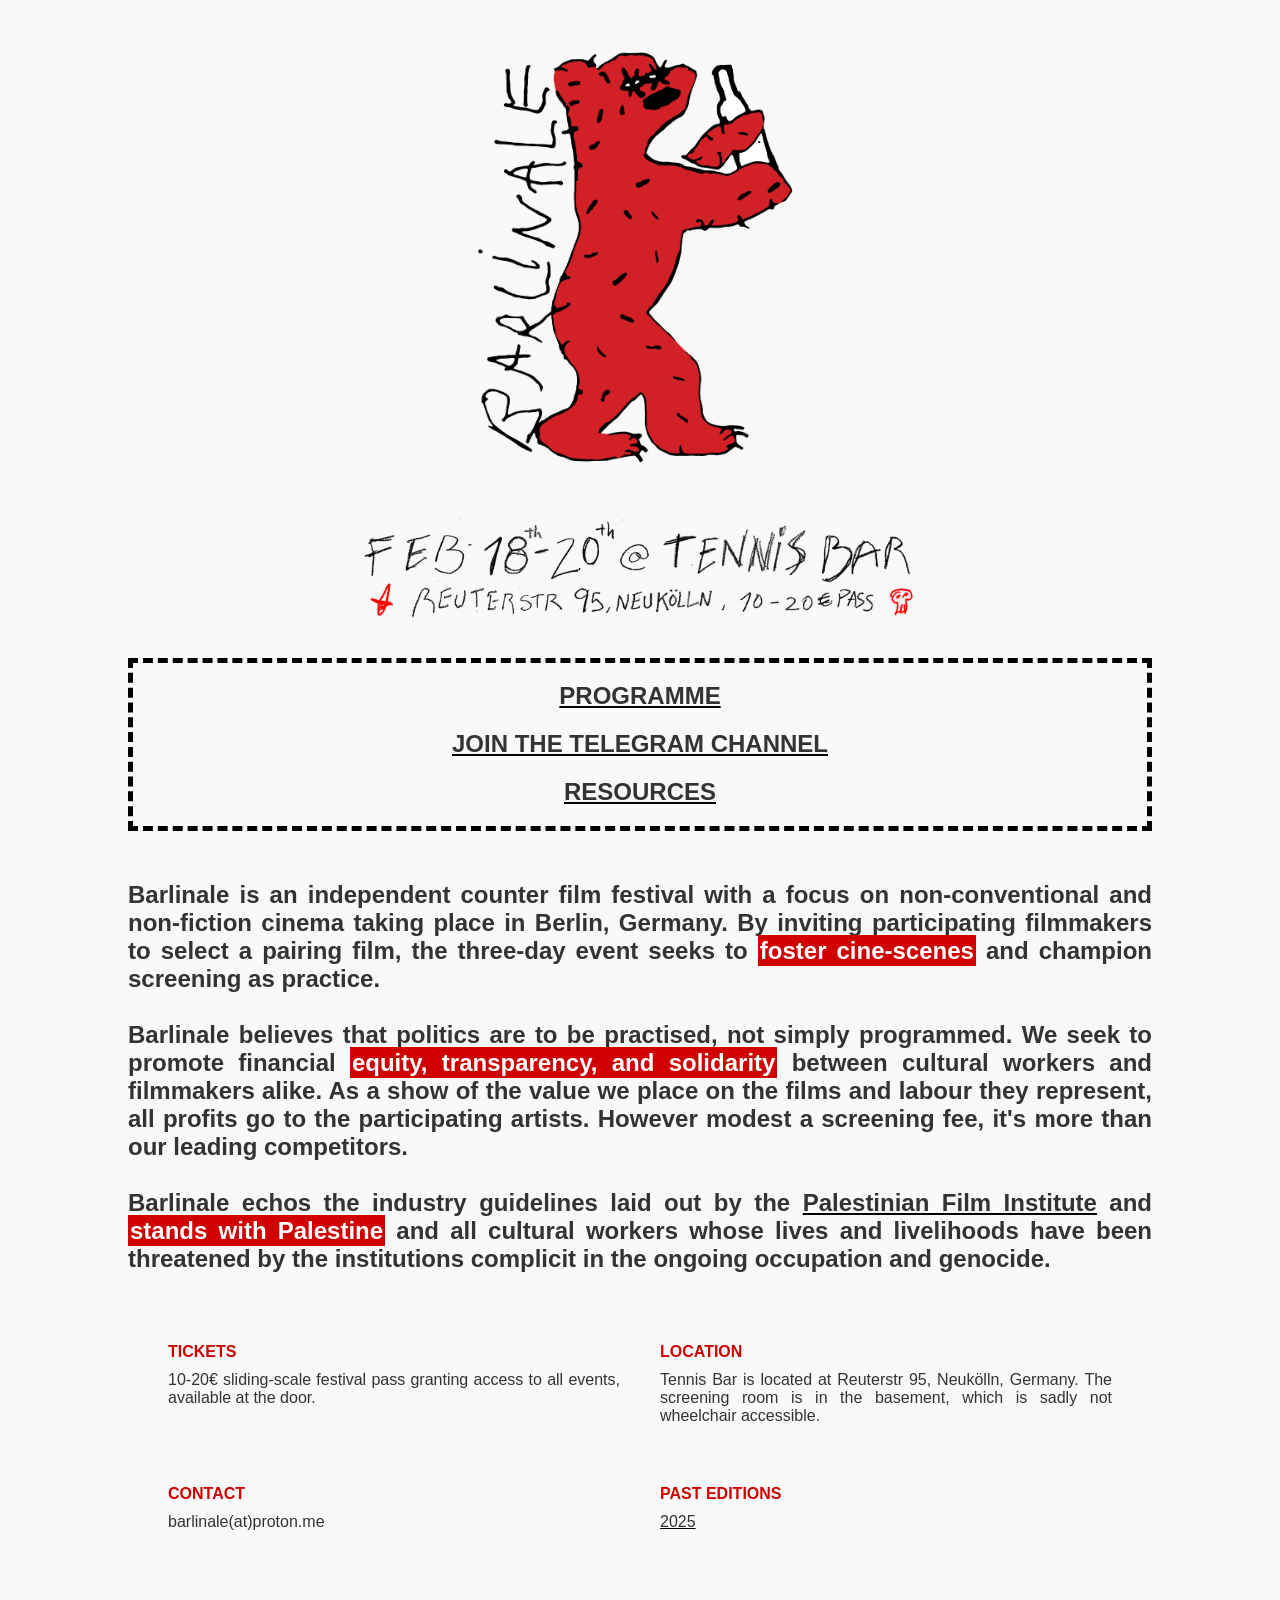
==== index.html @ ca98ea56 "Add files via upload" ====
<!DOCTYPE html>
<html lang="en">
<head >
    <link rel="stylesheet" href="styles.css">
    <meta charset="UTF-8">
    <meta name="viewport" content="width=device-width, initial-scale=1.0">
    <title>Barlinale</title>
    <link rel="icon" href="images/barlinale-icon.png">
 
</head>
<body>
  
<div class="logo">
    <a href="/2026"><img src="images/barlinale_logo_clean.png" alt="Barlinale"></a>
</div>

<div class="info">
    <img src="2026/info_footer.webp" alt="info">
</div>


<div class="nav-main" >  <h2><a href="/2026">PROGRAMME</a></h2> <h2><a href=https://t.me/barlinale target="_blank">JOIN THE TELEGRAM CHANNEL</a></h2> <h2><a href="/resources">RESOURCES</a></h2>
</div>
<div class="content">
   <h2 class="about">Barlinale is an independent counter film festival with a focus on non-conventional and non-fiction cinema taking place in Berlin, Germany. By inviting participating filmmakers to select  a pairing film, the three-day event seeks to <mark>foster cine-scenes</mark> and champion screening as practice.
    <br><br>Barlinale believes that politics are to be practised, not simply programmed. We seek to promote financial <mark>equity, transparency, and solidarity</mark> between cultural workers and filmmakers alike. As a show of the value we place on the films and labour they represent, all profits go to the participating artists. However modest a screening fee, it's more than our leading competitors.
    <br><br>Barlinale echos the industry guidelines laid out by the <a href="https://www.palestinefilminstitute.org/en/industry-protocol" target="_blank">Palestinian Film Institute</a> and <mark>stands with Palestine</mark> and all cultural workers whose lives and livelihoods have been threatened by the institutions complicit in the ongoing occupation and genocide.
</h2>

<div class="films-container">

    <div class="films-container">
        <div class="film">
         <p class="film-title">TICKETS</p>
         <p class="film-info"> 10-20€ sliding-scale festival pass granting access to all events, available at the door.</p>
        </div>
    <div class="film">
        <p class="film-title">LOCATION</p>
        <p class="film-info">Tennis Bar is located at Reuterstr 95, Neukölln, Germany. The screening room is in the basement, which is sadly not wheelchair accessible.</p>
    </div>

    <div class="film">
        <p class="film-title">CONTACT</p>
        <p class="film-info">barlinale(at)proton.me<br>
    </div>

      <div class="film">
        <p class="film-title">PAST EDITIONS</p>
        <p class="film-info"><a href="/2025">2025</a><br>
    </div>
   
</body>
</html>
---- styles.css ----
body {
  font-family: "ariel", sans-serif;
  margin: 0px;
  padding: 0% 10%;
  box-sizing: border-box;
  color: #333;
  background-color: #f9f9f9;
  padding-bottom: 5%;
}

.title{
  font-size: 200vw;
}

video {
  width: 100%;
  height: auto;
}

.program-details {
  padding-top: 0.5em;
  max-width: 75ch;
  text-align: center;
  margin:0 auto;
}

.row {
  display: -ms-flexbox; /* IE10 */
  display: flex;
  -ms-flex-wrap: wrap; /* IE10 */
  flex-wrap: wrap;
  gap: 0px;
}

/* Create four equal columns that sits next to each other */
.photos {
  -ms-flex: 50%; /* IE10 */
  flex: 40%;
  max-width: 50%;
    gap: 0px;
}

.column img {
  vertical-align: middle;
  width: 100%;
  gap: 40px;
}

table {
  background-size: 100%;
  color: #d00000;
  width: 100%;
  height: 56vh;
  border: 0px dashed;
} 

h1 {
  text-align: center;
}

th {
 border-color: #f00000;
color: #d00000;
 border: 1px solid;
}

td {
  width: 50%;
padding-left: 2.5px;
padding-right: 2.5px;
  text-align: left; 
  vertical-align: middle;
  margin-left: auto; 
  margin-right: auto;
  color: #000000;
 
 }

 .ex {
  text-align: right;
 }

p{
  text-align: left;
}

.about {
  text-align: justify;
}

@keyframes blinker {
  50% {
    opacity: 0;
  }
}

.artist {
  font-size: 20px;
  color: #333;
  background: none;
  margin: 0px;
  padding: 0;
  animation: blinker 2.5s linear infinite ;
}

mark {
  background-color: #d00000;
  color: white;
  padding: 2px;
}

 .year{
  background-color: #000000;
  color: white;
  padding: 2px;
}

.logo {
  display: flex;
  justify-content: center;
  align-items: center;
  margin: 10px 0;
 height: 300;
}

.nav-main h2 {
  text-align: center;
}

h2 {
  text-align: center;
}

.nav {
  border: 5px dashed #000000;
  text-align: center;
  margin-top: 40px;
  margin-bottom: 50px;
}

.nav-main {
  border: 5px dashed #000000;
  text-align: center;
  margin-top: 20px;
  margin-bottom: 50px;
}

a {
color: #333;
text-decoration-color: black;
}

a:hover {
color: #d00000;;
}

.logo img {
  max-width: 350px;
  width: 100%;
  height: auto;
}

.info {
  height: 300;
  border: 0px dotted #d00000;
  width:55vw;
  margin:0 auto;
  padding-bottom: 1rem;
  }

.emblem {
  height: 300;
  width:35vw;
  margin:0 auto;
  }

.event-date {
  color: #d00000;
  font-weight: bold;
  font-size: 2em;
  text-align: center;
  margin: 0px;
  padding-bottom: 1em; /* Align with films */

  top: 0;
  position: sticky;
  z-index: 20;
  padding: 1rem 2rem;
  border: 0px dotted #d00000;
}



  .hour {
  position: relative;
}

.event-title {
  color: #d00000;
  font-weight: bold;
  font-size: 1.5em;
  text-align: center;
  margin: 0px 0;
  padding-left: 0%; /* Align with films */

  position: sticky;
  top: 0;
  z-index: 10;
  padding: 3.5rem 2rem;
  padding-bottom: 0vh;

  border: 0px dotted #d00000;
}


.event-year {
  color: #d00000;
  font-weight: lighter;
  font-size: 3em;
  text-align: center;
  margin: 20px 0;
  padding-left: 0%; /* Align with films */

}

.legend {
  margin: 30px 0;
  padding-left: 0%; /* Align with films */
  padding: 0vw;
  float: center;
}

.program {
  margin: 30px 0;
  padding-left: 0%; /* Align with films */
  padding: 0vw;
  border: 2.5px dotted #d00000;

  
}

.programmenotes {
  padding-left: 10%;
  padding-right: 10%;
  text-align: center;
  margin-top: 10px;
  margin-bottom: 10px;
  font-style: italic;
}

h3 {
  margin: 0px;
  padding-top: 15px;
  font-size: 1.5em;
  color: #333;
  text-align: center;
}

h4{
  margin: 0px;
  padding-top: 0px;
  font-size: 1.1em;
  color: #333;
  text-align: center;
}

.films-container {
padding: 20px;
  display: flex;
  flex-wrap: wrap;
  gap: 40px;
  justify-content: flex-start; /* Align to left */
  align-items: flex-start;
}


.event-container {
  padding: 20px;
  display: flex;
  flex-wrap: wrap;
  gap: 40px;
  justify-content: center;   /* center on big screens */
  align-items: flex-start;


}

.event {
  flex: 0 0 calc(50% - 20px);  /* same as .film */

}
.footer {
  padding: 20px;
  align-content: center;
    gap: 40px;
  }

  .main-footer-title {
    margin: 0px;
  
    padding: 0px;
    font-weight: bold;
    font-size: 1em;
    color: #d00000;
    text-align: center;
  }
  
  .main-footer-text {
    text-align: center;
  }

.film {
  flex: 0 0 calc(50% - 20px); /* Adjust width for better alignment */
}
.event {
  flex: 0 0 calc(50% - 20px); /* Adjust width for better alignment */
}

.film img {
  width: 100%;
  height: auto;
  
}

img {
  height: auto;
   max-width: 100%;
  display: block;
}

.film-title {
  margin-top: 10px;
  margin-bottom: 5px;
  font-weight: bold;
  font-size: 1em;
  color: #d00000;
  text-align: left;
}

.film .filmmaker {
  color: #333;
  margin: 5px 0;
  font-style: normal;
  text-align: left;
}

.film p {
  color: #d00000;
  margin: 10px 0;
  text-align: left;
}

.film .film-info {
  color: #333;
  text-align: justify;
}

.film .tech-info {
  font-style: italic;
  color: #333;
  font-size: 0.75em;
  font-weight: lighter;
  text-align: left;
}

footer {
  margin-top: 20px;
  padding: 10px;
  background: #f4f4f4;
  text-align: center;
}



@media screen and (max-width: 768px) {
  body {
       padding: 1rem;
  }

  .photos {
    -ms-flex: 100%;
    flex: 100%;
    max-width: 100%;
  }

  .films-container {
      flex-direction: column;
      gap: 20px;
      align-items: left;
      
  }

  .film {
      flex: 0 0 90%;
  }

    .event {
      flex: 0 0 90%;
  }

   .event-container {
      flex-direction: column;
      gap: 20px;
      align-items: left;
  padding: 20px;
  display: flex;
  flex-wrap: wrap;
  gap: 40px;
  justify-content: flex-start; /* Align to left */
  align-items: flex-start;
  }

  .event-date {
      text-align: center;
  }

  .event-title 
  {
text-align: center;
}
  h3 {
      text-align: center;
  }

  h4 {
    text-align: center;
}

  .logo {
      margin-top: 10px;
  }

  .program-details {
  max-width: 100vw;
}

.emblem {
  height: 300;
  border: 0px dotted #d00000;
  width:90vw;
  margin:0 auto;
  }

.info {
  height: 300;
  border: 0px dotted #d00000;
  width:100%;
  margin:0 auto;
  }

}
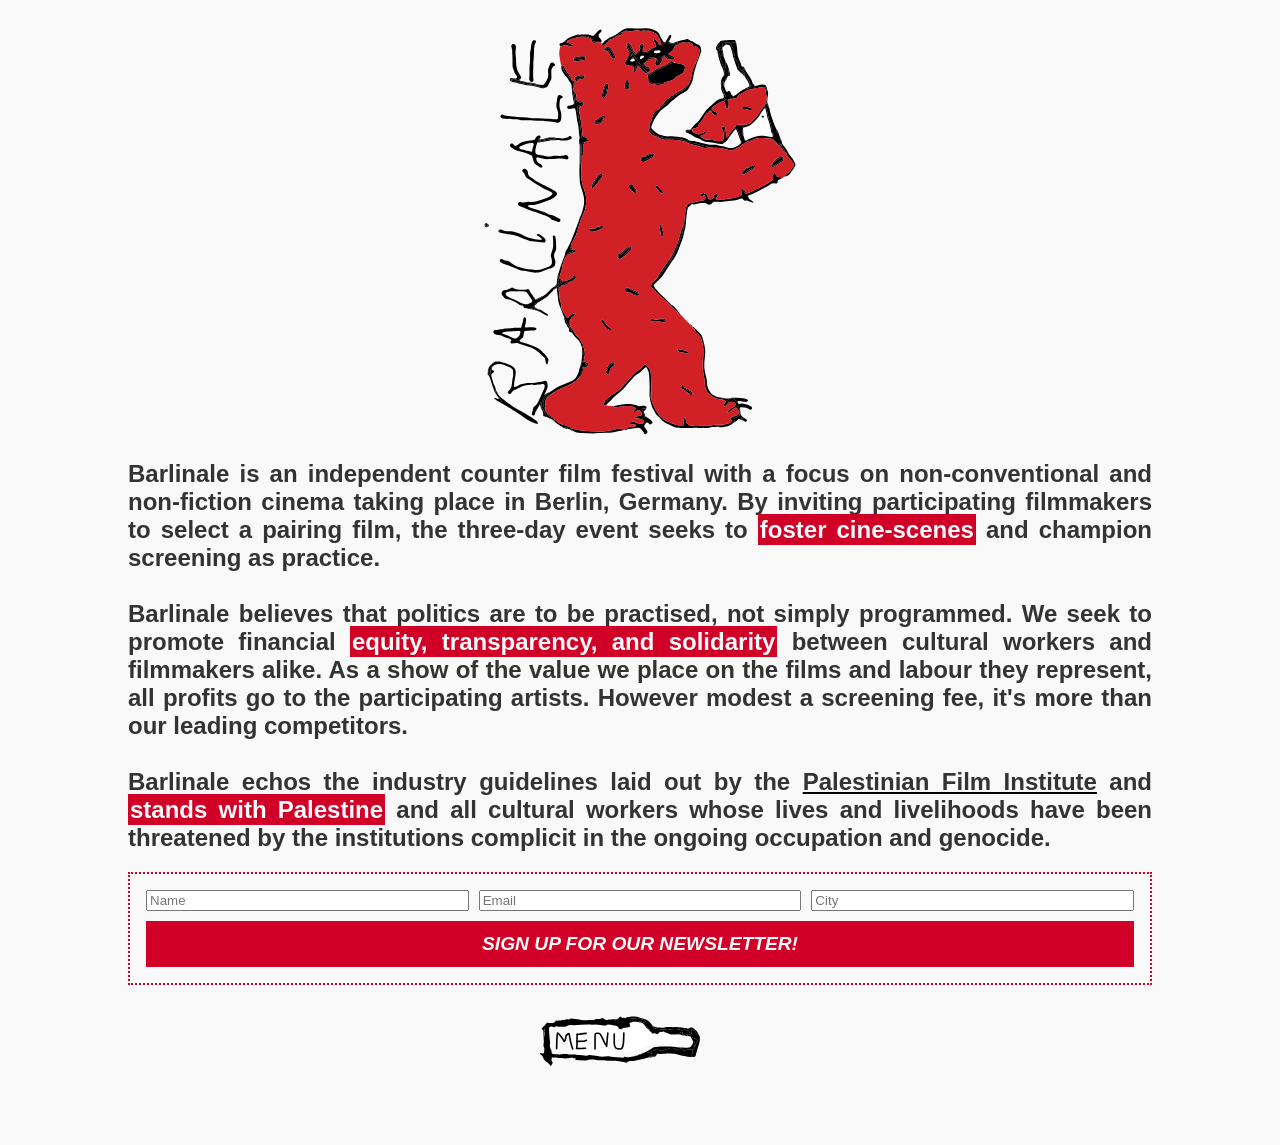
==== commit 3f501706: "Add files via upload" ====
--- a/index.html
+++ b/index.html
@@ -9,45 +9,437 @@
  
 </head>
 <body>
+    
   
 <div class="logo">
-    <a href="/2026"><img src="images/barlinale_logo_clean.png" alt="Barlinale"></a>
+    <a href="/2026">
+       <svg width="4175" height="5351" viewBox="0 0 4175 5351" fill="none" xmlns="http://www.w3.org/2000/svg">
+<rect width="4175" height="5351" fill="none"/>
+<path d="M3871.45 1463.03L3433.48 1501.75C3376.14 1295.5 3303.62 1117.32 3220.3 920.155C3105.48 648.45 3228.95 723.281 3192.43 591.97C3152.75 449.212 3138.72 406.973 3099.04 264.215C3179.13 208.38 3214.71 221.976 3294.99 220.713C3313.05 284.475 3337.23 395.043 3352.52 441.93C3389.2 554.299 3446.94 576.063 3499.23 679.538C3540.13 760.469 3681.35 919.053 3714.51 992.3C3794.55 1169.26 3772.63 1267.55 3871.43 1463.03H3871.45Z" fill="white"/>
+<path d="M2454.03 255.993H1904.15V741.741H2454.03V255.993Z" fill="white"/>
+<path d="M2269.65 3435.79C2216.94 3396.27 2223.28 3396.75 2255.01 3343.23C2260.41 3334.14 2270.27 3327.64 2278.33 3320.25C2292.47 3307.33 2308.45 3296.18 2317.32 3278.36C2328.12 3272.18 2338.63 3265.44 2346.18 3255.42C2356.95 3241.18 2367.43 3226.72 2377.35 3211.89C2397.23 3182.12 2417.65 3152.83 2441.83 3126.28C2449.2 3118.19 2455.97 3109.35 2461.85 3100.11C2476.6 3076.9 2491.62 3053.76 2504.82 3029.66C2529.94 2983.79 2553.07 2936.93 2572.85 2888.38C2592.55 2839.96 2612.7 2791.76 2628.71 2741.97C2644.35 2693.41 2657.73 2644.4 2657.81 2592.79C2663.08 2582.79 2664.5 2571.99 2664.8 2560.87C2665.25 2544.37 2664.42 2527.6 2667.14 2511.48C2670.79 2489.8 2673.05 2468 2676.14 2446.29C2679.82 2420.53 2684.6 2394.89 2689.25 2369.26C2690.94 2359.83 2693.09 2350.4 2695.89 2341.21C2698.81 2331.59 2704.73 2323.77 2715.04 2321.43C2751.1 2313.21 2785.47 2298.43 2822.44 2293.73C2829.19 2292.87 2835.77 2290.45 2842.38 2288.57C2862.21 2282.9 2882.04 2277.44 2902.94 2277.55C2912.78 2277.61 2922.07 2274.78 2930.32 2269.57C2933.55 2267.53 2937.28 2263.98 2937.95 2260.57C2941.18 2244.29 2941.9 2228.01 2932.69 2212.96C2928.58 2207.96 2924.52 2202.94 2920.41 2197.96C2917.48 2194.44 2917.99 2192.56 2923.2 2189.42C2925.43 2188.08 2927.88 2187.08 2930.22 2185.93C2934.25 2186.52 2938.28 2187.06 2942.31 2187.67C2949.43 2188.78 2954.91 2192.48 2958.64 2198.58C2965.01 2209.04 2970.55 2219.78 2973.37 2231.95C2975.2 2239.8 2978.23 2247.54 2981.91 2254.71C2983.5 2257.83 2987.82 2260.71 2991.37 2261.46C3004.91 2264.28 3018.4 2264.79 3029.74 2254.55C3034.58 2253.88 3037.61 2251.3 3038.28 2246.3L3037.61 2246.95C3042.83 2246.11 3045.81 2243.16 3046.37 2237.87L3046 2238.59C3053.52 2233.81 3061.02 2228.97 3068.65 2224.32C3069.08 2224.06 3071.17 2225.24 3071.31 2225.96C3072.46 2231.74 3067.41 2234.83 3065.23 2239.18C3060.34 2248.99 3060.48 2249.42 3071.95 2257.13C3076.9 2259.17 3081.84 2262.91 3086.81 2262.96C3119.62 2263.34 3152.43 2263.26 3185.21 2262.53C3194.64 2262.32 3204.02 2259.42 3213.45 2257.83C3221.51 2256.49 3229.65 2253.99 3237.68 2254.2C3262.57 2254.85 3286.77 2249.15 3310.69 2244.64C3341.4 2238.83 3371.36 2228.35 3399.81 2214.68C3415.48 2207.13 3418.6 2196.22 3413.76 2180.71C3410.05 2168.81 3407.69 2156.88 3408.06 2144.47C3408.17 2140.41 3408.92 2136.35 3409.49 2132.32C3410.35 2126.09 3420.37 2122.6 3425.91 2126.98C3431.23 2131.17 3436.03 2136.03 3441.09 2140.6C3440.74 2151.78 3442.83 2162.58 3447.56 2172.65C3451.43 2180.96 3457.88 2185.2 3467.5 2182.41C3474.22 2185.36 3480.8 2184.56 3487.38 2181.84C3506.38 2174.02 3525.7 2166.9 3544.37 2158.39C3580.54 2141.89 3616.2 2124.26 3652.39 2107.82C3689.93 2090.76 3725.39 2070.09 3760.06 2047.87C3768.12 2042.71 3777.17 2039.06 3785.07 2033.68C3794.07 2027.53 3802.67 2020.63 3810.68 2013.21C3820.24 2004.4 3824.38 1992.82 3823.76 1979.81C3823.44 1972.99 3821.96 1966.19 3821.72 1959.36C3821.26 1945.12 3825.89 1932.33 3834.7 1921.26C3836.07 1919.54 3839.48 1919.22 3842.03 1918.68C3843.24 1918.44 3844.69 1919.19 3846.01 1919.62C3859.79 1924.11 3862.48 1926.82 3860.17 1939.78C3858.51 1949.1 3860.12 1954.42 3868.23 1960.3C3879.89 1968.74 3891.26 1974.01 3906.01 1972.29C3915.47 1971.19 3925.25 1971.72 3934.73 1972.8C3939.92 1973.39 3944.81 1976.64 3949.83 1978.66C3933.07 1988.09 3916.44 1997.79 3899.48 2006.87C3891.77 2011.01 3886.05 2015.92 3884.89 2025.17C3884.22 2030.59 3882.93 2036 3881.51 2041.32C3879.28 2049.59 3871.99 2055.69 3863.42 2055.42C3855.28 2055.15 3847 2054.29 3839.08 2052.47C3824.7 2049.16 3811.78 2052.6 3799.42 2059.45C3794.61 2062.11 3790.23 2065.47 3785.61 2068.48C3776.37 2074.47 3767.52 2081.22 3757.77 2086.21C3696.59 2117.57 3637.8 2153.63 3574.49 2180.9C3555.55 2189.07 3536.26 2196.46 3517.32 2204.6C3511.05 2207.29 3505.09 2210.84 3499.39 2214.62C3495.69 2217.1 3494.5 2221.93 3496.25 2225.59C3501.62 2236.68 3507.32 2247.7 3513.96 2258.07C3516.72 2262.4 3521.8 2265.78 3526.53 2268.23C3541.23 2275.89 3555.42 2284.14 3566.78 2296.47C3567.59 2297.36 3568.21 2299.77 3567.7 2300.28C3566.06 2301.95 3563.91 2304.1 3561.84 2304.21C3557.86 2304.42 3553.51 2304.13 3549.83 2302.68C3538.3 2298.19 3527.07 2293.03 3515.68 2288.19C3497.75 2280.62 3479.64 2274.78 3459.63 2278.49C3452.64 2279.78 3446.08 2276.88 3440.93 2271.75C3434.13 2264.95 3427.6 2257.86 3420.56 2251.33C3418.81 2249.72 3415.18 2248.61 3412.95 2249.23C3403.68 2251.84 3394.55 2254.93 3385.55 2258.34C3351.77 2271.05 3317.06 2279.03 3280.86 2279.43C3251.76 2279.76 3223.44 2286.23 3195.02 2290.77C3164.76 2295.61 3134.83 2296.01 3104.55 2294.35C3088.07 2293.46 3071.55 2293.41 3055.05 2293.49C3048.09 2293.54 3041.67 2296.09 3036.57 2301.31C3030.76 2307.19 3024.98 2313.13 3018.83 2318.61C3003.17 2332.61 2982.37 2336.24 2965.87 2323.55C2951.31 2312.35 2936.31 2310.68 2919.55 2310.9C2880.86 2311.35 2842.59 2314.36 2805.65 2327.15C2796.38 2330.35 2786.87 2330.92 2777.62 2325.92C2767.49 2320.44 2758.52 2322.75 2752.8 2332.39C2746.91 2342.28 2739.71 2349.54 2728.64 2353.46C2718.86 2356.95 2713.3 2365.36 2711.15 2375.06C2706.69 2395.19 2701.85 2415.37 2699.46 2435.79C2694.22 2480.79 2685.76 2525.53 2686.94 2571.13C2681.38 2606.33 2680.79 2642.49 2666.63 2676.03C2664.26 2698.01 2657.57 2719.02 2652.6 2740.43C2646.04 2768.7 2637.2 2795.95 2626.03 2822.74C2612.81 2854.47 2601.71 2887.06 2589.59 2919.25C2576.96 2952.84 2559.9 2984.36 2543.08 3015.9C2536.01 3029.17 2526.39 3041.1 2517.82 3053.57C2503.8 3073.99 2489.29 3094.06 2475.72 3114.78C2447.1 3158.52 2419.05 3202.67 2390.59 3246.52C2380.81 3261.57 2369.1 3275 2356.2 3287.55C2332.56 3310.58 2309.29 3334.01 2286.21 3357.63C2280.51 3363.43 2275.59 3370.2 2271.35 3377.16C2266.81 3384.61 2266.3 3392.64 2271.91 3400.3C2276.72 3406.88 2281.23 3413.7 2285.88 3420.42C2283.59 3429.34 2278.23 3434.43 2269.79 3435.68L2269.65 3435.79Z" fill="black"/>
+<path d="M2541.54 262.685C2533.5 295.332 2514.91 320.535 2487.5 339.586C2480.92 344.154 2474.71 349.232 2468.32 354.068C2467 354.471 2465.42 354.525 2464.39 355.278C2452.52 364.279 2450.85 373.415 2459.21 382.335C2472.59 396.576 2487.05 408.882 2507.6 410.951C2508.92 411.086 2510.75 411.435 2511.39 412.349C2513.67 415.519 2516.6 418.77 2517.27 422.371C2518.3 427.637 2517.6 433.253 2517.62 438.734C2506.15 437.31 2494.68 435.886 2483.2 434.462C2470.04 427.476 2456.6 420.92 2444.67 411.838C2435.97 405.201 2427.45 398.349 2418.8 391.632C2407.78 383.061 2389.86 385.291 2382.12 396.549C2378.25 402.165 2375.05 408.264 2371.83 414.31C2361.51 433.71 2351.46 453.244 2340.98 472.563C2339.1 476.056 2335.8 478.851 2332.98 481.753C2330.26 484.547 2320.59 485.837 2317.42 482.827C2314.81 480.355 2312.18 475.68 2312.69 472.509C2315.81 453.566 2319.89 434.811 2323.49 415.949C2324.81 409.044 2318.87 402.81 2311.29 403.374C2303.1 403.992 2294.66 404.153 2286.89 406.41C2273.43 410.306 2259.84 410.844 2246.08 410.844C2236.46 410.844 2226.84 410.656 2217.22 410.521C2208.17 410.414 2201.07 414.498 2196.69 421.968C2192.58 429.008 2189.82 436.827 2186.46 444.296C2176.35 450.45 2167.97 458.322 2162.19 468.775C2158.89 470.978 2155.58 473.181 2152.31 475.385C2142.87 477.346 2135.27 482.048 2130.46 490.539C2126.97 496.692 2128.77 503.275 2129.65 509.724C2126.24 514.184 2121.78 518.456 2116.19 516.038C2107.62 512.357 2098.57 508.327 2091.82 502.173C2081.99 493.172 2074.01 482.129 2065.25 471.945C2062.56 453.136 2045.36 443.571 2037.36 428.148C2037.22 417.722 2032.9 409.796 2023.68 404.61C2016.53 400.606 2009.44 396.549 2002.43 392.331C1998.5 389.966 1998.56 380.965 2002.61 377.767C2005.79 375.269 2009.2 372.286 2012.93 371.507C2020.91 369.814 2029.35 370.136 2037.2 368.094C2040.39 367.261 2042.57 362.452 2045.23 359.469C2045.39 357.347 2045.77 355.278 2046.36 353.235C2052.59 351.14 2059.18 349.769 2064.98 346.814C2075.16 341.601 2080.97 333.056 2080.89 321.153C2084.16 318.171 2084.94 314.597 2083.55 310.459C2089.59 298.368 2095.85 286.465 2099.02 273.084C2100.53 266.635 2104.13 260.589 2107.38 254.705C2108.53 252.609 2111.44 251.373 2113.67 249.922C2117.46 247.45 2126.7 251.292 2126.89 255.672C2127.42 269.053 2127.61 282.434 2127.93 295.842L2128.02 295.278C2119.34 299.469 2118.64 307.584 2118.23 315.672C2117.97 321.019 2118.42 326.312 2122.4 330.611C2126.64 335.179 2131.99 334.346 2137.31 333.97C2142.79 335.045 2148.25 336.12 2153.73 337.194C2157.01 339.183 2160.12 341.601 2163.62 343.079C2172.78 347.002 2181.22 345.658 2188.15 338.162C2190.73 335.367 2192.74 332.062 2195.03 328.972L2194.73 329.16C2199.19 327.897 2202.09 325.022 2203.49 320.616C2203.49 320.616 2203.01 321.073 2203.03 321.073C2207.52 319.649 2210.5 316.72 2211.79 312.125L2211.31 312.877C2223.11 307.907 2234.1 301.646 2243.47 292.833C2259.68 288.99 2273.65 280.446 2287.51 271.767C2300.14 263.867 2302.18 254.302 2294.28 240.383C2289.58 232.081 2284.5 223.966 2279.13 216.066C2271.26 204.486 2268.09 191.239 2264.7 178.046C2263.57 173.639 2270.85 166.868 2275.26 168.4C2279.08 169.716 2283.83 170.684 2286.14 173.505C2300.81 191.293 2319.27 206.098 2329.24 227.647C2330.96 231.328 2333.24 234.794 2335.53 238.18C2341.76 247.342 2350.55 249.062 2360.71 246.456C2364.95 243.258 2370.06 240.733 2373.31 236.702C2381.88 226.169 2391.2 221.843 2405.31 225.739C2411.44 227.432 2417.96 221.763 2417.86 213.191C2431.21 189.654 2444.59 166.143 2457.95 142.605C2463.32 133.147 2468.67 123.501 2478.1 117.589C2480.95 115.789 2486.27 115.494 2489.25 116.971C2492.26 118.449 2495.35 122.829 2495.64 126.188C2496.69 137.312 2492.18 147.361 2487.31 157.088C2480.68 170.388 2473.96 183.635 2467.27 196.908C2465.12 200.186 2461.79 203.223 2461.09 206.796C2459.13 216.55 2463.88 223.67 2472.16 225.524C2499.16 231.57 2525.85 232.752 2552.34 222.542C2561.1 219.156 2570.64 217.732 2579.88 215.61C2580.96 215.368 2583.43 216.523 2583.43 217.034C2583.43 219.318 2583.59 222.354 2582.27 223.778C2575.72 230.791 2568.11 236.03 2558.36 238.395C2546.08 241.378 2540.62 250.056 2541.56 262.658L2541.54 262.685ZM2299.85 354.821C2319.62 356.836 2337.38 350.71 2354.18 341.144C2355.71 340.257 2356.67 335.958 2355.98 333.916C2351.17 319.944 2340.88 312.636 2328.41 316.263C2316.42 319.756 2304.41 320.293 2292.24 320.992C2288.29 321.207 2284.37 322.738 2280.55 324.001C2275.05 325.855 2270.64 333.352 2270.58 340.419C2270.53 346.491 2276.87 352.967 2283.64 353.612C2289.04 354.122 2294.44 354.418 2299.85 354.821ZM2123.31 387.011C2105.98 385.694 2097.33 390.477 2091.93 401.547C2087.68 410.226 2084.46 418.878 2087.31 428.685C2088.09 431.426 2094.78 435.859 2096.85 434.623C2110.63 426.213 2124.6 418.018 2137.96 408.963C2140.51 407.216 2142.23 401.574 2141.5 398.376C2140.72 394.991 2137.07 391.31 2133.74 389.724C2129.01 387.467 2123.45 387.037 2123.34 387.011H2123.31Z" fill="black"/>
+<path d="M654.445 3931.35C673.656 3931.94 692.895 3932.42 712.107 3933.2C720.786 3933.55 727.691 3937.5 733.173 3944.4C737.767 3950.21 736.666 3958.73 730.405 3961.63C714.041 3969.21 697.436 3975.09 678.815 3973.07C648.345 3969.8 618.547 3976.76 588.48 3979.58C582.864 3980.11 577.705 3984.06 576.765 3989.76C573.89 4007.36 567.979 4024.4 567.656 4042.48C567.495 4052.47 563.035 4060.94 555.269 4067.66C546.967 4074.83 538.959 4082.35 530.764 4089.66C528.722 4091.49 526.223 4092.81 524.262 4094.71C520.312 4098.5 515.852 4102.4 516.335 4108.47C516.846 4114.84 522.435 4117.23 527.379 4118.95C541.673 4123.92 555.887 4129.54 570.612 4132.65C619.461 4143 664.548 4164.06 710.387 4182.42C745.962 4196.66 779.979 4215.55 806.419 4245.1C815.555 4255.34 825.577 4264.99 836.137 4273.75C854.435 4288.93 866.499 4309.19 881.17 4327.3C886.195 4333.5 888.828 4341.81 891.784 4349.44C893.235 4353.14 894.121 4357.79 893.235 4361.53C889.473 4377.43 885.147 4393.23 880.498 4408.9C879.961 4410.7 876.199 4411.85 873.7 4412.66C870.342 4413.76 864.672 4410.59 864.001 4407.07C860.991 4390.95 852.393 4376.23 852.93 4359.06C853.118 4352.66 849.652 4345.81 846.67 4339.76C843.66 4333.66 839.952 4327.51 835.169 4322.78C824.422 4312.17 813.647 4301.23 801.341 4292.66C788.631 4283.79 782.048 4269.93 769.823 4260.42C730.512 4229.84 703.401 4212.54 661.055 4195.45C622.819 4180.02 583.617 4167.37 544.521 4154.36C528.856 4149.15 513.406 4143.32 497.93 4137.62C490.003 4134.72 482.238 4134.02 473.72 4135.37C454.777 4138.32 435.7 4140.71 416.622 4142.3C407.943 4143 400.689 4138.35 396.658 4130.23C395.557 4128.03 395.019 4124.48 396.04 4122.5C398.512 4117.71 402.059 4113.5 405.149 4109.01C409.287 4102.99 409.072 4098.21 404.343 4095.12C384.889 4082.35 365.839 4068.62 341.629 4066.23C330.317 4065.1 320.456 4060.13 311.025 4054.52C290.55 4042.32 268.437 4035.79 244.926 4032.91C225.768 4030.55 207.013 4026.38 189.709 4017.06C181.863 4012.84 177.134 4006.77 175.36 3998.14C172.378 3983.69 181.111 3967.62 195.298 3967.57C224.424 3967.41 251.213 3952.39 280.689 3955.82C285.929 3956.44 291.706 3955.02 296.838 3953.33C316.775 3946.74 337.33 3946.02 358.02 3945.69C382.767 3945.29 407.352 3944.32 431.938 3939.81C447.952 3936.85 464.853 3938.63 481.378 3938.28C496.505 3937.96 511.633 3937.9 526.734 3937.23C535.493 3936.85 541.727 3930.65 542.264 3921.14C542.802 3911.46 543.312 3902.09 547.665 3893.08C557.338 3873.01 561.154 3851.41 564.082 3829.48C565.157 3821.45 567.979 3813.6 570.585 3805.87C572.627 3799.71 582.434 3798.05 588.104 3802.18C597.777 3809.25 602.748 3818.47 601.243 3830.56C597.696 3859.12 598.234 3888.41 586.169 3915.49C585.148 3917.8 586.035 3920.92 585.793 3923.63C585.551 3926.51 590.119 3932.64 592.806 3932.72C598.261 3932.88 603.742 3933.2 609.17 3932.93C624.27 3932.15 639.344 3931.1 654.418 3930.16C654.418 3930.57 654.445 3930.97 654.472 3931.37L654.445 3931.35ZM379.247 3986.05C369.412 3984.82 360.035 3983.42 350.362 3986.11C331.903 3991.21 313.255 3995.62 294.688 4000.35C291.491 4001.15 290.201 4003.44 290.873 4006.74C291.141 4008.01 291.249 4009.54 292.028 4010.4C293.828 4012.39 295.709 4014.7 298.047 4015.72C309.332 4020.71 320.51 4026.22 332.252 4029.9C369.063 4041.43 403.913 4057.42 438.521 4074.16C443.304 4076.47 449.242 4078.83 454.105 4078C463.429 4076.42 473.693 4074.48 481.244 4069.29C508.409 4050.65 526.196 4025.63 527.674 3991.32C527.835 3987.5 521.897 3979.5 518.404 3979.07C503.303 3977.16 488.364 3978.58 473.263 3979.9C441.88 3982.61 410.389 3984.12 379.247 3986.08V3986.05Z" fill="black"/>
+<path d="M856.148 2435.87C861.173 2438.07 866.681 2439.63 871.168 2442.64C889.708 2455.03 908.947 2463.52 932.135 2464.78C948.284 2465.67 963.841 2473.27 978.109 2482C995.682 2492.75 1012.93 2504.14 1032.33 2511.59C1034.86 2512.55 1037.11 2514.3 1039.29 2515.97C1053.34 2526.61 1056.62 2539.34 1039.16 2552.72C1036.09 2555.06 1031.36 2557.24 1027.93 2556.62C1017.18 2554.71 1005.76 2553.21 996.326 2548.24C983.966 2541.71 971.445 2537.17 957.876 2534.29C942.802 2531.09 929.287 2524.57 920.044 2511.26C918.512 2509.06 916.416 2506.91 914.106 2505.62C896.13 2495.63 878.584 2484.64 859.829 2476.36C838.495 2466.96 816.085 2460.08 794.133 2452.15C787.684 2449.81 780.994 2448.07 774.679 2445.41C741.764 2431.54 708.204 2419.67 673.166 2412.25C665.186 2410.56 657.528 2407.09 649.897 2404.08C638.424 2399.54 627.273 2394.03 615.612 2390.06C601.21 2385.17 587.479 2379.31 574.313 2371.57C557.681 2361.79 539.947 2354.45 520.843 2350.37C507.757 2347.58 499.616 2338.39 494.994 2326.03C490.588 2314.28 499.508 2298.94 511.788 2298.22C519.956 2297.73 528.312 2297.73 536.373 2298.91C562.49 2302.76 588.339 2303.83 614.026 2295.96C624.72 2292.68 635.576 2293.73 646.646 2295.96C655.943 2297.84 665.938 2298.89 675.208 2297.6C696.973 2294.54 719.086 2291.77 740.018 2285.43C788.652 2270.65 837.715 2257.16 885.194 2238.59C907.576 2229.83 925.579 2215.67 942.48 2199.42C947.075 2195.01 947.182 2185.98 942.346 2180.66C937.778 2175.66 933.156 2169.46 927.218 2167.12C905.507 2158.47 886.618 2144.17 863.779 2137.56C843.895 2131.81 827.183 2118.83 809.717 2107.93C796.901 2099.92 783.896 2092.26 770.998 2084.36C761.648 2078.64 752.351 2072.86 743.108 2067C739.641 2064.8 736.632 2061.36 732.87 2060.18C708.446 2052.52 691.008 2034.87 671.554 2019.61C653.256 2005.26 632.969 1993.35 612.844 1981.59C603.95 1976.37 597.743 1970.17 594.197 1960.76C592.746 1956.92 590.354 1953.45 588.742 1949.66C580.654 1930.59 571.384 1912.56 556.069 1897.78C547.444 1889.45 551.044 1875.8 561.846 1869.89C569.181 1865.88 577.027 1863.12 585.518 1864.11C598.603 1865.64 622.275 1889.58 624.398 1903.48C625.634 1911.62 626.225 1919.87 626.977 1928.09C628.16 1941.2 634.34 1951.49 644.389 1959.66C648.661 1963.13 652.53 1967.21 657.206 1970C678.54 1982.74 697.779 1998.27 717.259 2013.53C719.409 2015.23 721.505 2017.16 723.923 2018.37C757.16 2034.71 787.845 2055.93 822.373 2069.82C832.583 2073.94 842.23 2078.69 851.58 2084.79C865.337 2093.77 880.25 2101.13 895.163 2108.11C928.857 2123.89 959.73 2144.44 991.409 2163.63C1007.83 2173.57 1009.81 2198.77 993.935 2213.25C970.397 2234.72 943.958 2251.95 915.852 2266.46C903.788 2272.69 889.977 2275.46 877.106 2280.19C853.891 2288.68 830.622 2297.03 807.648 2306.2C774.33 2319.5 738.97 2325.46 704.604 2334.95C695.575 2337.45 685.472 2336.42 675.88 2336.24C660.618 2335.94 645.706 2337.8 631.142 2342.12C628.831 2342.82 625.983 2345.35 625.473 2347.52C624.989 2349.64 626.494 2353.33 628.321 2354.67C633.749 2358.7 639.418 2362.95 645.679 2365.26C667.577 2373.37 689.96 2380.14 711.751 2388.5C745.177 2401.34 779.543 2410.91 814.07 2420.15C815.494 2422.33 816.435 2425.42 818.45 2426.49C830.219 2432.7 842.418 2437.72 856.255 2435.92L856.148 2435.87Z" fill="black"/>
+<path d="M748.889 1520.21C736.099 1547.83 729.865 1577.41 723.793 1606.92C720.488 1623.06 721.267 1639.75 724.411 1656.09C725.485 1661.68 728.817 1666.65 733.869 1668.96C748.781 1675.81 763.56 1682.53 780.407 1684.68C807.599 1688.17 834.603 1693.41 861.607 1698.38C887.563 1703.16 913.331 1703.7 939.313 1698.14C960.863 1693.52 982.654 1691.23 1004.79 1693.62C1022.58 1695.56 1040.45 1695.8 1058.18 1692.41C1060.87 1691.9 1063.67 1691.29 1066.35 1691.45C1082.96 1692.33 1099.08 1691.55 1114.8 1684.65C1118.96 1682.8 1125.57 1684.84 1130.44 1686.66C1135.46 1688.55 1140.03 1692.04 1144.27 1695.48C1152.39 1702.09 1155.37 1710.98 1153.63 1721.19C1151.69 1732.61 1141.24 1741.42 1130.36 1740.46C1123.58 1739.87 1116.6 1738.98 1110.28 1736.67C1090.51 1729.44 1070.17 1727.77 1049.4 1728.42C1028.82 1729.06 1008.29 1729.17 987.706 1731.43C963.201 1734.12 938.346 1733.63 913.626 1734.81C902.69 1735.33 891.754 1737.42 880.872 1737.18C858.973 1736.67 837.155 1735.22 815.74 1729.28C795.937 1723.77 775.705 1719.77 755.526 1715.76C750.42 1714.74 744.697 1715.76 739.458 1716.87C737.442 1717.3 734.89 1720.41 734.594 1722.59C734.03 1726.51 734.809 1730.65 735.239 1734.68C738.087 1761.55 753.188 1779.98 775.732 1793.23C780.461 1796.02 785.297 1798.6 790.134 1801.24C801.58 1807.47 808.351 1817.6 813.618 1829.07C817.138 1836.73 811.199 1845.71 802.064 1846.24C792.229 1846.81 782.261 1846.46 775.033 1839.07C765.199 1829.02 753.403 1822.19 741.204 1815.96C715.947 1803.06 703.775 1780.84 696.52 1754.81C691.737 1737.64 686.686 1720.55 681.393 1703.51C678.84 1695.29 673.117 1689.11 665.378 1685.51C633 1670.49 600.73 1655.58 565.585 1647.22C529.526 1638.65 494.165 1627.12 458.617 1616.54C453.485 1615 448.111 1612.4 444.269 1608.77C432.177 1597.3 418.662 1588.19 403.911 1580.61C400.391 1578.81 397.462 1575.48 394.829 1572.36C390.1 1566.72 389.186 1560.27 391.443 1553.12C397.892 1532.84 417.936 1530.31 430.888 1540.44C438.384 1546.3 444.134 1554.33 451.497 1560.4C456.844 1564.81 463.83 1567.23 470.655 1563.23C480.086 1557.66 490.216 1552.67 498.115 1545.33C524.42 1520.91 556.234 1509.51 590.681 1504.11C604.25 1501.99 617.712 1500.06 631.012 1496.29C640.121 1493.71 650.009 1493.9 659.548 1492.88C673.197 1491.4 686.901 1490.36 700.47 1488.37C709.014 1487.13 716.484 1482.48 719.413 1474.18C727.474 1451.39 745.96 1440.11 765.897 1430.14C771.406 1427.4 779.601 1429.63 784.652 1434.84C789.784 1440.14 792.444 1446.61 790.537 1453.54C789.65 1456.77 785.297 1459.05 782.53 1461.79C781.159 1461.79 779.681 1461.47 778.445 1461.85C767.053 1465.26 762.7 1472.35 765.441 1482.83C767.429 1490.41 776.43 1495.78 784.975 1493.77C806.228 1488.77 827.429 1483.58 848.575 1478.16C859.161 1475.44 869.748 1472.54 879.959 1468.73C883.29 1467.49 885.413 1463.08 888.1 1460.13L888.046 1460.18C905.753 1460.93 923.46 1462.71 941.141 1462.12C956.671 1461.61 970.885 1465.07 984.965 1470.58C985.986 1470.98 986.684 1472.76 987.007 1474.02C987.141 1474.56 986.013 1476.06 985.422 1476.09C974.566 1476.63 963.684 1476.73 952.829 1477.46C943.344 1478.08 933.483 1477.86 924.589 1480.63C912.578 1484.39 900.541 1485.84 888.261 1485.49C872.919 1485.06 858.382 1488.13 844.276 1493.66C828.799 1499.76 812.865 1502.63 796.26 1502.47C780.944 1502.31 766.757 1507.1 753.188 1513.65C751.173 1514.62 750.313 1518 748.889 1520.29V1520.21ZM679.028 1526.12C666.507 1526.12 660.81 1525.12 655.598 1526.28C611.397 1535.98 568.057 1548.39 527.94 1570C524.367 1571.93 521.116 1574.51 517.837 1576.96C510.771 1582.22 510.69 1593.51 517.623 1598.13C526.758 1604.23 536.055 1609.93 547.475 1610.65C562.71 1611.62 577.031 1616.19 590.923 1622.15C615.052 1632.52 641.518 1633.14 666.372 1640.56C671.8 1642.17 681.366 1635.1 681.634 1629.43C682.924 1603.13 692.328 1578.81 699.422 1553.9C700.174 1551.3 700.577 1548.55 701.061 1545.87C702.404 1538.37 695.687 1528.59 688.191 1527.35C682.843 1526.47 677.416 1525.9 679.028 1526.12Z" fill="black"/>
+<path d="M111.515 4469.03C114.041 4455.06 123.445 4444.47 129.518 4432.25C152.464 4415.08 170.763 4391.78 197.74 4380.01C202.522 4377.92 208.998 4376.25 213.619 4377.73C229.956 4382.97 246.239 4373.75 262.63 4379.07C283.48 4385.87 305.325 4389.77 325.773 4397.48C355.222 4408.6 385.182 4418.63 412.804 4434.32C457.676 4459.79 468.504 4489.24 466.059 4527.8C464.581 4550.93 461.384 4573.99 456.037 4596.85C447.949 4631.59 445.611 4667.3 441.635 4702.72C441.366 4705.22 447.707 4710.08 450.609 4709.49C458.616 4707.85 466.892 4706.88 474.469 4704.06C482.1 4701.21 489.274 4696.81 496.234 4692.45C512.785 4682.14 530.68 4675.47 549.704 4671.63C572.543 4667.01 595.275 4661.8 618.275 4658.17C630.366 4656.26 642.914 4656.64 655.221 4656.82C682.762 4657.25 710.115 4656.72 737.065 4649.84C747.679 4647.12 758.615 4645.3 769.524 4644.38C792.9 4642.42 815.793 4638.53 838.095 4631.11C844.839 4628.88 851.61 4629.01 858.301 4631.16C865.045 4633.31 870.58 4637.08 873.697 4643.77C883.961 4665.88 884.311 4689.07 880.253 4712.42C877.916 4725.91 873.939 4739.05 867.598 4751.46C858.328 4769.68 849.81 4788.27 841.078 4806.78C840.594 4807.78 841.078 4809.36 841.427 4810.57C842.448 4814.41 844.248 4814.55 847.365 4811.81C860.827 4799.85 876.411 4791.09 892.398 4783.14C895.865 4781.42 900.325 4781.77 904.328 4781.18C902.152 4784.48 900.674 4788.67 897.692 4790.9C889.04 4797.38 880.011 4803.42 870.741 4808.99C860.047 4815.41 850.912 4823.71 844.087 4833.73C833.473 4849.37 824.311 4866 814.745 4882.34C808.404 4893.12 806.04 4904.86 806.093 4917.41C806.174 4933.66 805.341 4949.92 804.911 4966.17C803.003 4961.18 800.021 4956.34 799.43 4951.21C797.871 4937.64 797.388 4923.96 796.393 4910.31C796.313 4909.32 795.507 4908.38 795.157 4907.38C794.163 4904.53 792.685 4904.59 791.073 4907.79C784.463 4921.09 774.952 4933.2 774.038 4948.84C772.05 4952.26 769.47 4955.48 768.127 4959.13C761.705 4976.76 751.817 4992.24 739.914 5006.56C732.39 5009.73 729.838 5015.37 731.745 5023.19C724.061 5026.31 721.481 5031.92 723.604 5039.85C720.89 5049.07 717.612 5058.17 715.624 5067.55C712.883 5080.42 690.85 5084.7 681.284 5076.34C676.931 5072.55 674.083 5067.79 674.836 5061.99C675.534 5056.59 676.851 5051.19 678.597 5046.03C685.234 5026.52 692.301 5007.28 693.349 4986.24C693.832 4976.38 699.287 4967.46 708.745 4963.3C724.652 4956.29 735.48 4944.54 743.702 4929.79C751.736 4915.42 760.818 4901.55 767.697 4886.67C790.187 4838.09 812.22 4789.29 833.688 4740.28C839.707 4726.52 843.791 4711.85 844.409 4696.48C845.296 4674.75 831.996 4670.29 815.981 4669.61C813.348 4669.51 810.419 4670.23 808.001 4671.39C796.501 4676.9 784.275 4677.97 771.808 4677.78C766.3 4677.7 760.603 4677.06 755.364 4678.24C733.707 4683.13 712.13 4685.84 690.339 4679.13C689.076 4678.72 687.572 4678.75 686.228 4678.99C648.53 4685.92 609.596 4683.21 572.328 4693.47C568.378 4694.55 564.429 4695.95 560.747 4697.72C533.529 4710.75 504.671 4720.18 478.446 4735.42C471.352 4739.56 464.071 4743.75 456.359 4746.38C435.804 4753.39 420.784 4766.56 409.929 4785.05C407.86 4788.57 405.361 4791.87 402.674 4794.91C393.162 4805.68 375.965 4804.58 366.749 4792.7C363.149 4788.08 361.94 4782.92 364.223 4777.36C365.782 4773.57 367.34 4769.7 369.597 4766.29C371.854 4762.88 374.568 4759.57 377.712 4757.05C403.238 4736.52 411.245 4707.82 415.114 4677.25C417.882 4655.45 420.273 4633.58 423.068 4611.79C423.928 4605.05 425.164 4598.3 426.829 4591.72C434.702 4560.6 434.084 4529.22 430.054 4497.76C428.791 4487.79 423.793 4479.73 416.189 4473.2C402.593 4461.54 388.46 4451.54 370.726 4446.03C352.481 4440.36 334.613 4432.57 317.847 4423.41C305.298 4416.53 292.374 4413.52 278.778 4411.75C270.637 4410.67 262.146 4411.69 254.166 4410.05C233.987 4405.89 216.736 4417.12 197.928 4419.92C186.75 4421.55 179.012 4430.58 170.44 4437.43C164.932 4436.98 162.084 4439.48 161.949 4445.01L161.761 4445.12C155.689 4444.64 152.948 4447.3 153.862 4453.45L153.781 4453.66C152.626 4454.36 150.987 4454.79 150.395 4455.84C140.642 4472.39 134.865 4490.07 135.322 4509.5C135.537 4518.98 135.859 4528.47 135.778 4537.93C135.778 4540.51 134.677 4543.17 133.763 4545.66C133.387 4546.69 132.124 4548.06 131.237 4548.08C128.765 4548.19 125.729 4548.51 123.875 4547.3C117.722 4543.3 115.572 4536.58 115.062 4529.81C113.557 4509.58 112.644 4489.32 111.488 4469.09L111.515 4469.03Z" fill="black"/>
+<path d="M815.102 3528.06C844.551 3510.49 871.635 3489.72 894.582 3464.3C919.517 3436.65 947.219 3412.87 980 3395.16C985.67 3396.32 991.017 3395.03 995.02 3391.16C1003.75 3382.72 1012 3373.83 1020.39 3365.07C1030.95 3354.05 1033.87 3342.1 1025.28 3328.34C1023.23 3325.06 1022.35 3321 1021.19 3317.22C1020.04 3313.48 1024.39 3308.16 1027.86 3309.37C1034.12 3311.55 1040.7 3313.48 1046.21 3317C1053.76 3321.81 1056.28 3330.17 1054.43 3338.44C1050.26 3357.06 1043.68 3374.66 1028.04 3387.24C1025.89 3389.74 1023.74 3392.26 1021.62 3394.76L1020.95 3395.57C1011.46 3401.85 1001.87 3408.01 992.602 3414.59C990.802 3415.88 990.238 3418.89 989.109 3421.12C984.192 3421.39 981.398 3423.97 980.645 3428.8L980.296 3429.1C967.21 3427.65 958.8 3432.92 955.979 3446.14C953.91 3449.63 952.298 3453.47 949.691 3456.51C945.258 3461.72 940.368 3466.61 935.37 3471.31C913.418 3491.97 897 3518.2 871.179 3534.97C847.05 3550.63 822.41 3565.57 799.141 3582.42C783.423 3593.78 767.381 3603.86 749.191 3610.44C738.362 3608.7 731.376 3615.25 724.578 3622C718.667 3627.85 713.911 3634.33 715.631 3643.44L715.711 3643.33C709.988 3644.11 705.501 3647.15 703.217 3652.17C701.685 3655.61 700.181 3660.58 701.551 3663.54C707.543 3676.46 716.356 3686.03 732.612 3683.23L732.424 3683.12C735.192 3691.96 741.372 3693.52 749.433 3691.02L749.271 3690.94C751.77 3700.08 757.897 3701.72 766.065 3699.09L766.495 3699.27C763.163 3703.55 759.374 3706.93 753.624 3707.63C748.385 3708.25 743.199 3709.35 737.986 3710.24L734.601 3710.85L731.645 3709.11C727.641 3701.56 721.542 3699.68 713.723 3702.5L714.045 3702.63C711.385 3699.73 709.209 3695.05 706.011 3694.17C678.47 3686.7 650.687 3680.65 621.829 3685.68C608.341 3683.37 594.798 3681.22 581.337 3678.69C571.852 3676.92 567.929 3670.71 567.499 3661.25C567.149 3653.27 561.614 3648.17 554.252 3648.25C533.724 3648.46 517.065 3639.7 501.695 3627.61C478.829 3609.64 452.201 3598.11 426.514 3585.56C407.061 3576.08 385.189 3570.57 363.801 3566.22C341.365 3561.67 322.448 3553.61 308.879 3534.35C304.231 3527.71 296.788 3523.09 291.602 3516.75C281.257 3504.07 278.463 3489.74 285.368 3474.4C293.295 3456.78 305.924 3444.95 326.318 3445.38C350.661 3445.89 371.808 3436.35 392.229 3425.18C401.982 3419.83 412.085 3416.18 422.43 3412.68C442.717 3427.43 466.604 3434.12 490.437 3437.48C529.398 3442.99 568.896 3445.33 607.964 3436.81C618.927 3434.42 629.541 3435.47 640.262 3437.51C648.591 3460.81 661.274 3481.58 676.106 3501.27C684.301 3512.13 691.394 3523.82 698.972 3535.15C699.267 3546.63 703.754 3555.58 714.422 3560.79L714.475 3560.9C713.992 3567.16 716.679 3569.98 723.047 3568.85H723.1C724.954 3573.01 729.039 3575.4 732.532 3573.71C758.837 3561.06 784.954 3547.92 810.964 3534.64C812.898 3533.65 813.624 3530.32 814.941 3528.06H815.102ZM437.799 3458.9C409.371 3459.54 383.496 3462.39 358.561 3471.1C353.429 3472.9 348.646 3475.8 343.89 3478.51C337.065 3482.38 333.922 3492.03 336.179 3500.22C339.215 3511.29 345.019 3520.3 354.987 3526.29C375.059 3538.32 395.964 3548.43 417.755 3557.16C445.484 3568.26 475.578 3574.81 498.632 3595.93C501.534 3598.59 505.941 3599.61 509.649 3601.36C522.089 3607.19 534.664 3612.78 546.97 3618.91C575.56 3633.2 604.74 3635.46 634.646 3623.69C644.883 3619.66 654.905 3615.17 665.035 3610.87C671.726 3608.02 675.81 3602.6 679.196 3596.47C682.017 3591.37 682.635 3586.07 680.109 3580.73C678.363 3577.02 676.482 3573.28 674.198 3569.9C653.535 3539.16 632.953 3508.37 611.914 3477.9C605.304 3468.3 595.631 3464.19 583.54 3464.08C558.793 3463.84 534.073 3462.47 509.326 3461.77C484.741 3461.07 459.994 3465.08 437.746 3458.93L437.799 3458.9Z" fill="black"/>
+<path d="M1879.32 5272.51C1883.54 5265.12 1889.15 5259.05 1897.48 5256.61C1909.47 5253.11 1922.07 5249.78 1930.69 5240.83C1941.55 5229.58 1954.26 5228.04 1968.36 5228.29C1983.49 5228.55 1998.65 5228.5 2013.77 5228.12C2017.72 5228.02 2021.7 5226.35 2025.57 5225.09C2029.6 5223.77 2033.9 5216.22 2033.5 5211.71C2033.07 5206.95 2028.17 5200.23 2023.96 5199.46C2017.24 5198.19 2010.49 5196.93 2003.7 5196.42C1987.31 5195.18 1970.89 5194.54 1954.53 5193.11C1953.29 5193.01 1950.87 5187.85 1951.62 5186.58C1958.23 5175.43 1968.47 5168.29 1980.88 5165.73C1994.4 5162.97 2008.16 5162.89 2021.48 5168.37C2036.75 5174.65 2052.14 5180.62 2067.62 5186.37C2083.58 5192.31 2100.08 5191.69 2116.47 5188.79C2129.96 5186.4 2140.38 5171.08 2137.24 5157.92C2136.03 5152.78 2133.37 5147.62 2130.14 5143.43C2124.13 5135.64 2115.66 5130.99 2106.42 5127.66C2093.31 5122.93 2079.74 5121.1 2065.93 5120.62C2054.94 5120.22 2043.89 5120.3 2032.93 5119.57C2028.98 5119.3 2024.87 5117.83 2021.32 5115.94C2019.28 5114.84 2017.24 5111.86 2017.13 5109.66C2017.05 5107.35 2018.77 5104.26 2020.68 5102.72C2023.82 5100.23 2027.56 5098.02 2031.37 5096.97C2045.94 5093 2060.45 5088.86 2075.79 5088.13C2083.82 5087.76 2091.94 5085.21 2099.59 5082.44C2106.42 5079.97 2110.64 5074.14 2111.18 5066.72C2112.92 5042.38 2103.22 5024.02 2081.78 5012.07C2074.47 5007.98 2065.34 5008.49 2058.59 5014.03C2053.27 5018.38 2048.62 5023.54 2043.2 5027.71C2035.43 5033.67 2026.46 5037.59 2016.62 5037.73C2013.02 5037.78 2007.92 5035.66 2006.17 5032.86C2004.45 5030.12 2004.61 5024.05 2006.6 5021.53C2012.51 5014.08 2020.09 5007.98 2026.29 5000.73C2032.23 4993.77 2028.01 4979.15 2019.23 4976.22C1978.44 4962.6 1936.95 4954.3 1893.64 4960.32C1882.76 4961.82 1871.82 4963.27 1860.86 4963.86C1834.71 4965.26 1808.62 4966.93 1783.55 4975.2C1769.72 4979.77 1756.58 4978.16 1743.22 4973.64C1739.89 4972.51 1738.39 4971.17 1740.03 4967.84C1740.54 4966.79 1742.18 4966.15 1743.44 4965.64C1747.12 4964.13 1751.77 4963.94 1752.63 4958.73C1804.32 4944.92 1856.83 4935.46 1910.33 4932.26C1928.06 4931.22 1945.87 4931.62 1963.66 4931.59C1976.1 4931.59 1988.11 4934.01 1999.91 4938.07C2008.96 4941.16 2018.34 4943.31 2027.48 4946.24C2041.82 4950.8 2055.82 4958.22 2070.47 4959.7C2085.03 4961.18 2100.16 4956.31 2115.12 4955.24C2126.01 4954.46 2137.08 4954.67 2147.93 4955.69C2153.06 4956.18 2158.52 4958.78 2162.74 4961.9C2166.9 4965.02 2170.64 4969.53 2172.84 4974.26C2175.31 4979.53 2172.14 4984.82 2169.4 4989.63C2158.79 4990.09 2148.17 4990.41 2137.56 4991.03C2132.29 4991.32 2127.05 4992.18 2121.79 4992.69C2118.51 4993.02 2115.23 4998.66 2116.66 5001.96C2122.35 5015.1 2124.85 5029.88 2136.24 5040.12V5040.06C2135.79 5043.93 2134.15 5048.13 2135.06 5051.67C2138.61 5065.62 2142.5 5079.51 2147.26 5093.08C2149.14 5098.48 2155.03 5099.47 2160.61 5098.88C2181.36 5109.44 2203.23 5118.26 2220.45 5134.48C2230.37 5143.84 2239.4 5154.15 2248.42 5164.42C2252.46 5169.01 2251.49 5179.36 2246.73 5183.31C2240.5 5188.49 2233.92 5193.41 2226.96 5197.6C2222.01 5200.56 2216.05 5199.99 2211.53 5196.28C2203.07 5189.38 2195.25 5181.72 2186.84 5174.76C2181.22 5170.11 2173.81 5171.54 2168.38 5176.43C2155.75 5187.79 2150.57 5203.92 2141.43 5217.48C2140.27 5219.18 2140.89 5223.21 2142.18 5225.22C2148.77 5235.65 2156.05 5245.59 2162.66 5256.02C2169.97 5267.57 2177.01 5279.34 2183.72 5291.24C2186.73 5296.53 2184.1 5305.48 2179.16 5309.97C2178.13 5310.88 2177.14 5311.82 2176.06 5312.68C2155.35 5329.45 2147.58 5328.35 2136.11 5304.25C2125.79 5282.64 2111.15 5265.04 2092.8 5250.16C2085 5243.82 2076.49 5240.78 2066.17 5242.18C2026.83 5247.52 1987.44 5252.52 1948.13 5257.63C1948.16 5257.63 1945.58 5255.94 1945.58 5255.94L1944.85 5258.62C1935.21 5261.07 1925.56 5263.49 1915.97 5265.9C1915.43 5263.38 1913.87 5262.81 1911.53 5264.53C1911.21 5264.78 1911.75 5266.15 1911.86 5266.98C1901.46 5271.2 1890.6 5272.81 1879.43 5272.54L1879.32 5272.51Z" fill="black"/>
+<path d="M3425.72 1544.23C3424.24 1546.51 3423.28 1549.44 3421.23 1551C3380.55 1582.22 3335.01 1604.15 3286.86 1621.13C3277.32 1624.49 3268.21 1624.92 3258.75 1621.4C3225.19 1608.9 3188.89 1607.24 3155.12 1595.55C3151.28 1594.23 3147.03 1593.99 3142.95 1593.53C3123.9 1591.41 3104.85 1589.37 3085.82 1587.3C3067.04 1586.23 3048.26 1585.15 3029.48 1584.08C3018.3 1579.45 3006.83 1576.66 2994.65 1579.05C2985.11 1578 2975.25 1578.06 2966.04 1575.72C2932.85 1567.26 2899.96 1557.53 2866.75 1549.12C2833.65 1540.74 2801.84 1526.41 2766.69 1526.92C2761.37 1527.01 2755.76 1525.47 2750.7 1523.54C2726.39 1514.24 2700.73 1508.6 2677.75 1495.57C2669.56 1490.92 2659.89 1488.72 2650.72 1485.89C2640.24 1482.64 2629.52 1480.2 2619.07 1476.92C2605.93 1472.81 2593.17 1468.08 2579.17 1474.31C2575.92 1475.77 2570.92 1474.91 2567.24 1473.59C2559.23 1470.74 2551.17 1470.63 2542.9 1470.58C2509.9 1470.36 2476.9 1469.34 2443.91 1469.5C2424.4 1469.61 2405.56 1468.03 2387.67 1459.51C2382.78 1457.17 2377.38 1454.89 2372.11 1454.59C2345.19 1453.17 2322.91 1438.5 2298.7 1429.47C2285.62 1424.58 2275.14 1415.68 2265.49 1405.61C2251.25 1390.72 2236.77 1376.05 2221.99 1361.68C2214.76 1354.61 2210.84 1346.2 2208.69 1336.63C2209.36 1325.89 2211 1315.09 2210.52 1304.42C2209.71 1286.15 2214.71 1269.76 2223.74 1254.31C2228.49 1246.16 2233.44 1238.13 2238.36 1230.1C2242.71 1222.98 2244.35 1215.13 2244.75 1206.94C2246.52 1204.89 2248.57 1203.07 2250.07 1200.84C2260.66 1185.2 2269.69 1168.22 2282.05 1154.16C2294.62 1139.87 2300.48 1120.98 2315.47 1108.54C2317.92 1106.52 2317.73 1101.36 2318.64 1097.52C2323.1 1096.45 2325.87 1093.68 2326.97 1089.25C2331.19 1087.77 2333.8 1084.62 2335.38 1080.51C2337.93 1077.96 2340.49 1075.41 2343.04 1072.86C2345.83 1072.72 2348.63 1072.56 2351.42 1072.4C2352.74 1072.64 2354.16 1072.64 2355.4 1073.12C2365.69 1077.13 2366.63 1078.66 2364.11 1087.29C2362.98 1091.15 2361.69 1095 2360.48 1098.84C2351.02 1110.53 2341.99 1122.62 2332 1133.82C2288.25 1182.91 2260.66 1240.9 2238.36 1301.89C2236.96 1305.73 2236.15 1309.85 2235.24 1313.85C2233.28 1322.47 2235.08 1330.8 2240.72 1337.06C2251.74 1349.26 2262.91 1361.57 2275.49 1372.05C2300.8 1393.17 2327.51 1412.68 2359.78 1421.92C2396.59 1432.48 2433.32 1443.44 2472.66 1439.46C2491.71 1437.53 2510.92 1439.14 2530.16 1441.64C2561.41 1445.7 2592.93 1447.58 2624.34 1450.37C2655.94 1453.19 2687.64 1464.61 2715.8 1483.32C2718.25 1488.42 2721.58 1492.59 2727.62 1493.2C2739.77 1494.47 2751.62 1496.16 2763.47 1500.11C2772.04 1502.98 2782.25 1501.05 2791.71 1501.24C2795.76 1501.67 2800.44 1500.97 2803.74 1502.77C2816.13 1509.51 2829.51 1511.61 2843.16 1513.54C2852.62 1514.89 2861.86 1517.57 2871.21 1519.67C2875.35 1523.75 2880.54 1525.04 2886.15 1525.55C2912.24 1527.89 2937.31 1534.61 2962.19 1542.59C2972.57 1545.92 2983.58 1547.83 2994.44 1548.82C3009.51 1550.19 3024.69 1550.19 3039.82 1550.57C3063.14 1551.16 3086.36 1550.54 3109.22 1557.93C3119.41 1561.21 3130.67 1561.37 3140.98 1565.83C3149.88 1569.67 3159.58 1570.67 3169.33 1569.06C3194.32 1576.04 3219.36 1582.87 3244.24 1590.15C3253.62 1592.89 3263 1593.96 3272.65 1592.97C3295.94 1590.55 3318.7 1586.36 3339.26 1574.08C3347.45 1569.19 3355.89 1564.52 3364.65 1560.78C3377.54 1555.33 3387.65 1546.06 3398.34 1537.59C3402.91 1533.99 3404.82 1528.75 3404.28 1523.03C3403.37 1513.52 3402.05 1504.09 3400.89 1494.6C3403.77 1497.34 3408.01 1499.54 3409.22 1502.88C3412.93 1513.19 3415.11 1524.02 3418.63 1534.39C3419.86 1538.02 3423.3 1540.92 3425.72 1544.15V1544.23Z" fill="black"/>
+<path d="M2327.1 1088.84C2327.08 1088.98 2327.02 1089.14 2326.99 1089.27C2326.83 1089.35 2326.67 1089.41 2326.48 1089.46L2327.1 1088.84Z" fill="black"/>
+<path d="M2318.72 1097.23C2318.72 1097.23 2318.66 1097.44 2318.64 1097.58C2318.5 1097.6 2318.37 1097.66 2318.26 1097.68L2318.72 1097.25V1097.23Z" fill="black"/>
+<path d="M1143.3 2981.8C1121.46 3003.46 1106.6 3029.63 1095.74 3057.98C1088.38 3077.19 1082.74 3097.07 1076.75 3116.82C1074.38 3124.67 1071.86 3132.84 1071.75 3140.9C1071.35 3166.13 1063.82 3189.59 1056.03 3213.15C1047.41 3239.27 1039.08 3265.49 1038.22 3293.36C1034.24 3292.84 1029.62 3293.38 1026.42 3291.53C1021.53 3288.65 1020.05 3282.9 1020.7 3277.39C1021.64 3269.41 1022.63 3261.33 1024.86 3253.64C1028.65 3240.58 1032.01 3227.61 1029.59 3213.87C1034.19 3196.62 1038.27 3179.21 1043.48 3162.12C1049.07 3143.75 1055.28 3125.5 1062 3107.47C1075.91 3070.15 1090.75 3033.15 1104.37 2995.69C1108.56 2984.19 1110.58 2971.83 1112.75 2959.72C1115.95 2941.87 1120.68 2925.11 1134.41 2911.86C1139.14 2907.29 1142.15 2900.68 1145.13 2894.58C1160.77 2862.47 1175.92 2830.15 1191.7 2798.1C1207.52 2765.91 1218.13 2731.73 1230.76 2698.3C1245.81 2658.45 1260.19 2618.34 1275.34 2578.52C1282.68 2559.25 1291.09 2540.47 1295.44 2520.1C1297.43 2510.83 1302.02 2502.05 1306.03 2493.29C1327.87 2445.51 1342.73 2395.4 1352.81 2344.11C1363.31 2290.66 1360.79 2237.35 1343.88 2185.09C1334.18 2155.05 1324.59 2124.96 1315.51 2094.73C1306.78 2065.71 1301.11 2036.16 1300.46 2005.63C1299.66 1967.13 1296.73 1928.68 1296.67 1890.17C1296.65 1853.07 1299.5 1815.96 1300.36 1778.85C1301.13 1745.88 1300.97 1712.89 1301.08 1679.89C1301.16 1657.89 1301 1635.85 1300.95 1613.85C1300.89 1595.95 1300.92 1578.06 1300.76 1560.19C1300.62 1546.32 1298.8 1532.89 1291.95 1520.37C1288.53 1514.13 1288.24 1507.25 1292.75 1500.94C1306.43 1522.38 1311.35 1545.46 1310.92 1571.18C1309.71 1643.86 1310.46 1716.6 1310.46 1789.3C1310.46 1794.79 1310.62 1800.27 1310.94 1805.75C1310.94 1806.15 1313.04 1806.82 1314.03 1806.69C1315 1806.55 1316.4 1805.67 1316.67 1804.81C1319.11 1797.18 1318.36 1788.2 1326.26 1782.96C1325.64 1793.9 1326.45 1805.13 1324.11 1815.69C1319.92 1834.74 1320 1853.9 1319.94 1873.11C1319.86 1897.86 1320.53 1922.6 1319.73 1947.32C1318.65 1979.27 1324.35 2010.15 1331.66 2040.94C1333.24 2047.6 1335.37 2054.24 1336.04 2060.98C1337.84 2079.01 1342.7 2096.02 1351 2112.06C1356.11 2121.9 1359.15 2132.24 1361.24 2143.18C1363.55 2155.24 1367.61 2167.04 1371.56 2178.73C1379.06 2200.97 1382.93 2223.65 1384.27 2247.22C1386.53 2287.28 1383.19 2326.8 1376.91 2366.19C1375.4 2375.65 1373.2 2385.08 1370.16 2394.17C1361.05 2421.46 1352.56 2448.84 1338.73 2474.53C1328.41 2493.74 1321.88 2515.02 1314.19 2535.61C1306.99 2554.87 1300.65 2574.43 1293.69 2593.78C1285.34 2617.02 1279.88 2641.04 1273.27 2664.77C1263.33 2700.42 1248.87 2734.79 1231.73 2767.81C1219.69 2790.98 1208.03 2814.35 1195.67 2837.35C1188.31 2851.08 1184.66 2865.38 1185.38 2880.88C1179.79 2887.3 1177.88 2895.04 1177.43 2903.29C1177.13 2908.5 1181.16 2914.01 1186.54 2914.63C1191.86 2915.25 1197.26 2915 1202.63 2915.14C1208.7 2918.09 1214.78 2921.08 1220.82 2924.03C1219.75 2936.2 1213.3 2944.48 1201.74 2947.81C1190.03 2951.2 1178.1 2953.89 1166.12 2956.17C1155.61 2958.18 1149.24 2964.23 1145.75 2973.93C1144.83 2976.48 1144.14 2979.12 1143.33 2981.72L1143.3 2981.8Z" fill="black"/>
+<path d="M993.567 2855.73C993.567 2873.54 993.889 2891.39 993.352 2909.2C993.19 2914.39 990.96 2919.65 988.972 2924.6C984.888 2934.78 980.938 2945.13 975.833 2954.83C963.526 2978.23 963.983 3002.46 970.298 3027.05C972.662 3036.32 976.478 3045.24 979.568 3054.35C984.565 3068.99 985.882 3083.8 982.228 3099.01C980.616 3105.67 979.89 3112.52 978.412 3119.21C976.558 3127.6 972.098 3134.8 965.112 3139.42C949.232 3149.92 934.48 3162.2 913.764 3163.95C903.285 3164.84 893.263 3171.23 882.998 3174.99C858.52 3183.94 833.72 3191.73 810.289 3203.64C795.672 3211.08 778.933 3213.85 762.435 3215.16C748.785 3216.27 735.108 3216.27 721.512 3218.95C715.091 3220.22 707.916 3218.47 701.199 3217.42C687.657 3215.3 674.249 3211.89 660.653 3210.52C638.7 3208.29 617.097 3204.82 596.112 3197.81C584.182 3193.83 571.849 3193.48 559.408 3193.7C535.333 3194.1 513.838 3185.53 493.121 3174.38C488.311 3171.8 483.717 3168.41 478.585 3166.83C436.561 3153.82 397.143 3134.15 356.006 3118.86C348.348 3116.02 340.421 3113.65 332.441 3111.88C307.748 3106.34 286.87 3093.1 266.234 3079.47C255.917 3072.65 255.272 3057.28 264.354 3046.77C269.271 3041.08 275.773 3039.11 282.867 3040.7C288.16 3041.88 293.776 3043.33 298.209 3046.24C314.761 3057.06 332.898 3062.84 352.432 3064.16C368.204 3065.23 381.774 3070.74 393.354 3081.43C426.431 3112.04 467.058 3129.29 508.517 3143.96C563.089 3163.28 619.65 3174.19 677.5 3178.03C691.203 3178.94 704.853 3180.64 718.476 3182.3C754.804 3186.76 789.331 3181.77 822.999 3166.56C846.698 3155.84 871.498 3147.18 896.406 3139.61C912.098 3134.82 922.604 3124.99 931.74 3112.84C934.857 3108.71 936.523 3102.85 937.114 3097.58C939.532 3075.55 938.457 3053.62 932.949 3032.08C930.907 3024.09 928.139 3016.3 925.936 3008.35C923.276 2998.86 923.518 2989.43 926.527 2979.95C932.331 2961.62 936.791 2942.79 943.75 2924.95C952.994 2901.35 955.896 2877.17 955.278 2852.21C954.74 2830.26 955.009 2808.25 953.961 2786.33C953.45 2775.47 950.495 2764.75 949.151 2753.89C948.265 2746.75 950.925 2740.46 956.057 2735.33C961.834 2729.58 974.489 2731.08 977.257 2738.12C979.756 2744.46 982.308 2750.88 983.759 2757.49C989.053 2781.68 992.304 2806.13 991.766 2830.98C991.578 2839.23 991.74 2847.48 991.74 2855.73C992.331 2855.73 992.949 2855.73 993.54 2855.73H993.567Z" fill="black"/>
+<path d="M1019.82 1161.6C1020.84 1137.91 1017.77 1115.5 1008.34 1093.11C995.257 1062.16 992.866 1029.51 1000.23 996.223C1002.89 984.239 1003.48 971.718 1004.18 959.411C1004.98 945.466 1008.29 932.273 1013.66 919.483C1019.55 905.511 1031.4 899.25 1047.12 902.582C1053.81 904.006 1060.5 905.914 1066.78 908.52C1073.45 911.261 1077.72 916.501 1078.53 924.105C1079.28 931.064 1076.59 937.808 1068.69 940.2C1053.62 944.767 1045.91 954.763 1043.06 969.38C1041.23 978.811 1039.43 988.296 1038.62 997.835C1037.58 1010.17 1037.74 1022.58 1036.93 1034.94C1036.13 1047.52 1038.17 1059.61 1041.58 1071.59C1047.63 1092.68 1055.87 1113.48 1058.96 1135C1062.05 1156.58 1059.39 1178.91 1060.34 1200.89C1061.01 1216.69 1057.16 1230.77 1049.08 1244.07C1042.09 1255.57 1031.99 1262.07 1018.58 1261.99C1010.47 1261.96 1002.06 1261.26 994.29 1259.06C975.615 1253.79 956.35 1252.85 937.461 1249.52C903.551 1243.56 868.863 1246.41 835.168 1238.8C827.269 1237.03 818.724 1237.67 810.502 1237.75C770.574 1238.21 730.834 1236.52 691.013 1232.73C662.37 1229.99 633.351 1231.33 604.493 1230.79C572.975 1230.2 541.457 1231.9 510.503 1221.93C496.45 1217.41 480.624 1218.22 465.577 1217.06C443.652 1215.37 421.699 1214.05 399.747 1212.63C392.895 1212.17 385.936 1210.96 379.192 1211.61C351.462 1214.27 324.351 1207.82 296.917 1206.69C285.202 1206.21 276.12 1200.32 269.94 1190.17C265.614 1183.07 265.748 1173.91 270.585 1166.9C276.792 1157.87 286.814 1153.3 295.171 1155.64C296.487 1156.02 297.938 1156.12 299.12 1156.71C329.537 1171.6 362.237 1173.78 395.394 1176.17C437.821 1179.23 480.006 1185.55 522.326 1190.44C527.78 1191.05 533.262 1192.16 538.689 1191.99C585.604 1190.79 631.792 1197.74 678.169 1203.23C698.51 1205.64 719.307 1204.09 739.889 1204.22C749.535 1204.27 759.315 1202.9 768.774 1204.22C832.938 1213.03 897.962 1207.52 962.127 1216.26C974.326 1217.92 986.82 1217.71 999.18 1217.98C1006.65 1218.14 1015.49 1210.48 1016.38 1202.69C1017.88 1189.04 1018.69 1175.31 1019.82 1161.63V1161.6Z" fill="black"/>
+<path d="M1741.35 4801.87C1743.93 4800.98 1747.07 4800.77 1749.03 4799.15C1777.68 4775.72 1808.79 4755.38 1834.45 4728.27C1866.53 4694.36 1900.44 4662.2 1929.35 4625.31C1937.79 4614.53 1947.98 4605.13 1957.08 4594.84C1967.99 4582.53 1978.53 4569.9 1989.38 4557.52C2004.78 4539.97 2019.93 4522.18 2039.98 4509.47C2077.19 4485.88 2111.85 4459.09 2142.43 4427.22C2143.37 4426.23 2144.47 4425.37 2145.52 4424.48C2151.19 4419.67 2162.85 4419.46 2168.63 4424.27C2187.81 4440.26 2204.36 4458.69 2215.65 4481.02C2223.71 4496.98 2228.6 4513.93 2228.65 4532.42C2228.84 4596.96 2236.93 4661.2 2236.61 4725.8C2236.55 4739.5 2236.18 4753.21 2235.94 4766.94C2230.16 4771.34 2227.88 4777.42 2227.79 4784.43C2227.63 4803.24 2227.58 4822.05 2227.36 4840.85C2227.28 4847.89 2224.54 4853.83 2218.87 4858.24C2212.13 4844.16 2212.56 4828.84 2212 4813.93C2211.3 4794.69 2212 4775.37 2212.72 4756.14C2213.96 4723.14 2215.49 4690.22 2211.49 4657.26C2210.01 4645 2210.44 4632.48 2210.65 4620.09C2211.24 4586.88 2206.35 4554.21 2201.7 4521.51C2200.55 4513.45 2197.67 4505.52 2194.66 4497.92C2190.63 4487.68 2185.56 4477.87 2181.26 4467.74C2173.92 4450.55 2163.74 4448.91 2148.77 4460.57C2133.64 4472.37 2119.75 4485.96 2106.59 4499.96C2094.15 4513.18 2081.01 4524.95 2064.37 4532.45C2046.4 4540.56 2032.45 4553.83 2019.39 4568.1C1989.65 4600.59 1959.91 4633.07 1930.56 4665.91C1918.69 4679.21 1907.48 4693.18 1896.63 4707.34C1876.37 4733.81 1852.13 4756.22 1826.01 4776.53C1783.56 4809.52 1742.13 4843.43 1707.06 4884.57C1698.17 4895 1687.21 4903.62 1677.32 4913.21C1666.44 4923.72 1655.69 4934.39 1644.89 4945C1637.09 4947.15 1629.87 4951.5 1621.13 4949.49C1613.99 4947.85 1609.04 4940.94 1611.97 4934.31C1615.84 4925.6 1620.44 4917.22 1624.73 4908.67C1644.89 4899.08 1661.12 4884.6 1676.11 4868.32C1689.09 4854.21 1702.82 4840.77 1716.04 4826.88C1721.65 4820.97 1726.78 4814.6 1732.16 4808.45L1731.7 4808.75C1734.9 4806.43 1738.1 4804.15 1741.29 4801.84L1741.35 4801.87Z" fill="black"/>
+<path d="M1326.24 1783.02C1318.34 1788.26 1319.09 1797.23 1316.64 1804.86C1316.37 1805.72 1314.98 1806.58 1314.01 1806.74C1312.99 1806.91 1310.95 1806.21 1310.92 1805.8C1310.6 1800.32 1310.44 1794.84 1310.44 1789.36C1310.44 1716.65 1309.68 1643.91 1310.89 1571.23C1311.32 1545.52 1306.38 1522.44 1292.73 1501C1293.27 1496.96 1292.78 1492.42 1294.5 1489.01C1300.39 1477.32 1300.41 1465.12 1298.94 1452.68C1297.65 1441.75 1295.9 1430.87 1294.58 1419.93C1290.79 1388.52 1287.73 1357.05 1285.61 1325.43C1284.24 1305.04 1279.03 1284.75 1274.27 1264.73C1267.9 1237.89 1264.33 1210.64 1260.78 1183.37C1257.77 1160.21 1254.39 1137.1 1250.76 1114.05C1249.47 1105.96 1247.35 1097.92 1244.85 1090.11C1240.31 1075.92 1231.52 1070.89 1216.2 1073.63C1206.72 1075.33 1197.42 1077.96 1187.96 1079.79C1175.66 1082.18 1163.38 1082.13 1151.15 1078.9C1143.5 1076.89 1136.35 1068.45 1136.48 1060.98C1136.62 1053.32 1143.31 1043.46 1150.13 1041.98C1167.54 1038.19 1185.06 1034.81 1202.53 1031.23C1205.24 1031.42 1208.06 1032.2 1210.67 1031.74C1227.81 1028.65 1235.6 1020.33 1235.79 1004.79C1235.87 997.97 1236.01 990.984 1234.77 984.32C1229.83 957.504 1226.04 930.286 1218.6 904.141C1210.88 877.111 1211.45 850.053 1211.58 822.7C1211.61 816.896 1214.54 812.355 1218.78 808.566C1219.16 816.6 1219.56 824.634 1219.94 832.668C1218.95 841.858 1217.55 851.155 1226.9 857.442C1235.2 883.747 1239.31 910.993 1244.69 937.943C1247.94 954.119 1250.17 970.509 1253.26 986.738C1255.76 999.931 1264.54 1006.78 1276.8 1003.32C1295.74 997.97 1314.71 997.164 1334.03 998.937C1336.39 1011.27 1331.69 1020.35 1321.02 1026.4C1315.08 1029.76 1308.82 1032.55 1302.67 1035.59C1295.31 1039.21 1287.78 1042.49 1280.64 1046.52C1275.69 1049.29 1272.66 1054.21 1271.8 1059.74C1269.7 1073.37 1270.75 1086.85 1272.9 1100.53C1277.76 1131.59 1281.39 1162.87 1285.82 1194.01C1287.17 1203.47 1288.7 1213.03 1291.36 1222.17C1300.2 1252.48 1304.31 1283.73 1309.09 1314.74C1316.4 1362.03 1321.53 1409.64 1327.5 1457.14C1328.92 1468.56 1335.13 1474.5 1345.85 1475.28C1363.85 1476.6 1381.21 1472.14 1398.84 1470.04C1402.28 1477 1406.63 1483.66 1408.94 1490.97C1411.55 1499.14 1406.04 1507.2 1397.92 1508.73C1391.5 1509.97 1384.84 1510.08 1378.52 1511.61C1374.9 1512.5 1371.7 1515.18 1368.29 1517.06C1361.51 1517.39 1354.69 1517.41 1347.95 1518.08C1338.89 1518.97 1333.03 1524.48 1330.56 1532.86C1328.65 1539.31 1327.12 1546.11 1326.99 1552.8C1326.1 1597.51 1321.8 1642.3 1328.87 1686.91C1324.92 1701.44 1327.15 1716.19 1327.15 1730.92C1327.15 1748.3 1326.56 1765.69 1326.21 1783.04L1326.24 1783.02Z" fill="black"/>
+<path d="M804.913 4966.15C805.343 4949.89 806.149 4933.63 806.095 4917.38C806.041 4904.83 808.406 4893.09 814.747 4882.31C824.339 4865.98 833.475 4849.34 844.089 4833.71C850.887 4823.68 860.049 4815.38 870.743 4808.96C880.013 4803.4 889.041 4797.35 897.693 4790.88C900.676 4788.65 902.154 4784.45 904.33 4781.15C945.064 4748.96 1002.57 4715.16 1028.47 4702.15C1029.7 4701.53 1030.89 4700.86 1032.18 4700.35C1053.81 4691.83 1076.46 4685.17 1096.82 4674.29C1116.25 4663.92 1136.24 4655.24 1156.34 4646.67C1167.65 4641.83 1179.42 4637.99 1191.03 4633.88C1219.19 4623.94 1241.14 4607.44 1255.84 4580.33C1272.85 4548.86 1289.59 4517.85 1296.09 4481.96C1298.45 4468.92 1300.28 4454.71 1309.2 4443.48C1316.37 4441.2 1319.41 4435.18 1321.94 4428.92C1329.51 4410.21 1335.8 4391.14 1336.85 4370.74C1336.85 4370.72 1339.99 4370.29 1340.53 4370.93C1344.53 4375.96 1344.78 4383.61 1351.63 4386.68C1355.74 4394.52 1363.32 4397.69 1370.84 4401.05C1375.76 4403.23 1380.54 4405.78 1385.16 4408.52C1388.71 4410.62 1391.45 4419.51 1389.27 4423.43C1387.36 4426.85 1384.49 4431.36 1381.26 4432.09C1372.05 4434.21 1362.43 4434.32 1353.05 4435.85C1345.74 4437.06 1340.99 4442.22 1338.46 4448.83C1336.53 4453.85 1335.02 4459.31 1334.75 4464.65C1333.65 4485.45 1326.83 4504.63 1320.08 4524.06C1312.02 4547.3 1301.17 4569.28 1291.6 4591.85C1287.41 4595.37 1282.81 4598.52 1279.08 4602.49C1245.57 4638.18 1204.76 4663.35 1161.18 4684.45C1133.96 4697.61 1106.82 4711.1 1077.75 4720.05C1069.9 4722.47 1062.4 4726.15 1055.01 4729.83C1014.39 4750.06 974.513 4771.58 938.589 4799.66C928.136 4802.32 918.007 4805.47 913.009 4816.46L913.546 4816.05C908.28 4817.1 902.53 4817.15 897.828 4819.41C876.359 4829.65 859.619 4845.99 845.674 4864.69C820.631 4898.3 817.138 4934.82 835.141 4972.86C839.225 4981.46 844.707 4989.41 849.543 4997.66C853.869 5020.34 864.509 5039.85 879.476 5057.18C880.739 5061.05 881.115 5065.62 883.426 5068.71C903.739 5095.82 929.211 5115.46 963.255 5122.2C965.351 5124.92 967.447 5127.61 969.543 5130.32C969.543 5130.32 971.182 5132.63 971.182 5132.6C970.913 5139.11 968.226 5144.32 962.986 5148.24C962.986 5148.24 961.938 5147.62 961.965 5147.62C960.192 5140.1 955.14 5138.03 948.074 5139.21C948.074 5139.21 945.924 5137.82 945.951 5137.84C945.199 5133.06 942.565 5131.13 937.783 5132.47C937.783 5132.47 936.547 5131.77 936.574 5131.77C933.278 5125.81 928.029 5123.26 920.828 5124.14C912.633 5120.86 904.438 5117.58 896.242 5114.33C893.475 5107.43 888.504 5104.2 880.98 5105.3C876.547 5092.3 862.199 5087.19 856.986 5074.46C852.015 5062.31 845.298 5050.89 839.333 5039.15C839.171 5030.04 840.784 5020.18 829.606 5015.61L829.874 5015.99C830.869 5008.47 829.552 5002.07 821.599 4998.9L821.867 4999.36C822.7 4991.83 821.411 4985.41 813.323 4982.38L813.618 4982.83C814.371 4975.28 813.027 4968.83 804.832 4965.96L804.886 4966.28L804.913 4966.15Z" fill="black"/>
+<path d="M2775.96 1430.92C2750 1419.1 2727.19 1400.74 2698.79 1393.92C2695.62 1393.17 2693.39 1388.44 2690.7 1385.56C2689.95 1376.99 2689.2 1368.45 2688.47 1359.88C2688.47 1359.88 2688.47 1359.98 2688.5 1359.98C2703.01 1360.55 2717.49 1361.33 2732 1361.54C2739.07 1361.65 2744.5 1358.13 2747.45 1351.38L2746.4 1351.92C2756.32 1354.82 2764.08 1349.32 2772.23 1345.29C2771.63 1351.04 2771.02 1356.79 2770.4 1362.54C2766.33 1368 2766.8 1373.28 2771.8 1378.39L2772.84 1379.65C2775.05 1381.8 2777.25 1383.95 2779.48 1386.1C2797.59 1397.17 2817.12 1404.99 2837.36 1411.17C2839.83 1411.92 2842.62 1411.73 2845.26 1411.98C2848.21 1414.55 2850.76 1418.4 2854.2 1419.5C2864.9 1422.88 2871.83 1430.95 2879.7 1437.96C2880.54 1445 2882.28 1452.15 2889.13 1455.15C2902.89 1461.2 2916.33 1467.41 2928.74 1476.19C2937.71 1482.53 2948.65 1485.01 2959.94 1485.11C2979.12 1485.28 2998.31 1485.87 3017.52 1486.11C3028.56 1486.27 3039.28 1487.56 3049.71 1491.7C3079.83 1503.71 3111.48 1502.2 3143 1501.8C3161.22 1501.56 3179.3 1483.5 3178.76 1463.81C3178.25 1444.62 3178.09 1425.44 3177.44 1406.25C3176.53 1379.62 3169.63 1354.85 3153.58 1333.17C3144.48 1320.83 3146.49 1310.87 3166.37 1311.05C3170.49 1311.08 3174.6 1311.19 3178.71 1311.24C3182.58 1321.29 3187.17 1331.1 3187.14 1342.3C3187.14 1349.02 3186.53 1356.33 3188.81 1362.37C3195.29 1379.38 3193.89 1396.98 3194.72 1414.42C3195.1 1422.51 3195.26 1430.62 3195.69 1438.71C3196.17 1447.77 3198.05 1449.32 3211.57 1452.44C3223.53 1454.11 3233.31 1451.12 3238.2 1439.09C3247.47 1416.17 3262.19 1396.87 3277.4 1377.69C3291.8 1359.55 3306.77 1342.22 3325.2 1328.09C3328.83 1332.47 3333.53 1334.67 3338.96 1336.36C3356.26 1341.77 3367.2 1352.84 3368.03 1371.83C3368.51 1383.17 3372.63 1392.76 3378.75 1402.38C3386.01 1413.78 3387.3 1428.29 3396.62 1439.06C3398.66 1441.42 3398.18 1446.88 3397.43 1450.61C3396.06 1457.3 3393.58 1463.78 3391.57 1470.34C3389.9 1468.24 3387.51 1466.41 3386.65 1464.05C3375.07 1431.81 3363.87 1399.45 3352.18 1367.26C3350.35 1362.24 3346.91 1357.75 3343.93 1353.21C3341.4 1349.4 3332.91 1347.92 3329.02 1350.9C3324.77 1354.15 3320.31 1357.56 3317.22 1361.81C3299.43 1386.15 3282.83 1411.44 3264.1 1435.03C3254.69 1446.88 3244.27 1457.76 3238.44 1471.92C3234.09 1482.45 3226.43 1490.33 3218.02 1497.37C3202.27 1510.56 3186.12 1523.27 3170.14 1536.17C3160.73 1537.35 3151.11 1540.3 3141.92 1539.31C3121.61 1537.13 3101.46 1533.13 3081.31 1529.61C3062.44 1526.31 3043.47 1523.03 3024.64 1520.26C3005.88 1517.49 2986.91 1514.62 2967.92 1512.82C2931.86 1509.43 2898.06 1499.7 2870.59 1474.23C2866.38 1470.34 2861.03 1469.21 2855.33 1470.01C2845.36 1461.17 2827.2 1459.24 2813.9 1455.5" fill="black"/>
+<path d="M863.597 799.753C847.422 811.871 829.473 816.439 809.643 811.952C785.595 806.524 761.681 801.392 738.466 792.122C719.603 784.599 698.779 781.294 678.52 778.016C658.26 774.711 637.597 773.797 617.123 771.701C608.954 770.868 600.732 770.143 592.672 768.558C569.752 764.044 546.913 759.18 524.074 754.29C517.356 752.839 510.37 751.737 504.217 748.889C477.67 736.637 449.967 730.295 420.787 729.059C414.311 728.791 407.809 724.841 401.71 721.831C392.171 717.129 387.173 706.489 389.887 698.133C393.514 686.928 403.94 679.216 414.58 680.103C418.637 680.452 422.883 680.748 426.671 682.091C440.106 686.874 453.81 685.45 467.513 684.644C479.148 683.945 485.435 676.691 483.205 665.728C481.861 659.091 479.792 652.4 476.81 646.382C474.419 641.599 470.603 637.219 466.546 633.619C454.643 623.032 449.081 609.49 445.695 594.335C443.304 583.722 440.16 572.974 435.458 563.22C427.451 546.669 424.28 529.418 424.146 511.362C423.904 475.652 423.904 439.916 423.501 404.206C423.366 391.873 422.399 379.513 421.727 367.18C421.217 357.588 419.363 347.888 420.276 338.43C422.426 315.994 419.82 294.605 410.362 274.05C408.696 270.45 407.97 266.097 407.997 262.093C408.024 253.441 411.302 245.81 418.745 241.028C435.914 229.984 459.936 238.609 465.982 257.74C469.34 268.354 470.764 279.021 468.722 290.226C466.519 302.344 464.316 314.623 463.832 326.876C462.838 351.461 462.381 375.751 467.54 400.525C472.242 423.042 470.63 446.983 470.952 470.305C471.517 509.051 477.267 547.045 490.755 583.185C497.876 602.262 510.021 619.485 520.07 637.434C524.745 645.817 530.146 653.798 534.714 662.235C538.986 670.161 536.944 682.172 530.039 688.889C526.169 692.651 521.225 695.311 516.792 698.509C510.773 702.862 512.896 707.429 516.335 712.158C517.114 713.233 517.356 714.684 517.867 715.974C508.032 718.07 498.816 717.317 490.513 710.842C486.187 707.483 481.835 703.802 476.917 701.626C469.475 698.321 461.629 694.586 453.702 693.86C440.079 692.624 426.268 693.484 412.538 693.592C409.126 693.618 404.45 698.831 405.068 701.975C405.579 704.527 406.197 707.617 407.916 709.23C410.818 711.97 414.473 715.302 418.1 715.678C448.382 718.822 477.401 726.211 505.023 739.135C508.624 740.828 513.084 741.715 517.061 741.446C534.015 740.237 549.546 746.283 565.426 750.313C585.417 755.392 605.327 760.094 626.258 758.885C632.922 758.508 639.801 760.55 646.491 761.813C653.209 763.103 659.819 766.059 666.482 766.166C694.427 766.623 720.947 774.576 746.339 784.249C779.227 796.771 812.357 802.171 847.18 799.619C852.635 799.216 858.17 799.699 863.678 799.78L863.597 799.753Z" fill="black"/>
+<path d="M242.914 4851.17C232.461 4836.72 221.982 4822.26 211.53 4807.8C212.9 4800.17 210.267 4794.67 202.959 4791.63C204.92 4784.72 203.415 4778.17 201.105 4771.64C199.761 4767.82 198.444 4763.93 197.826 4759.98C197.37 4757.02 199.707 4755.78 203.2 4756.62C205.86 4757.26 208.467 4757.99 211.1 4758.69C208.816 4766.86 211.987 4772.12 219.779 4774.89C218.194 4782.82 221.499 4787.97 228.78 4790.9C244.176 4822.96 271.154 4844.86 297.378 4866.86C340.558 4903.14 386.263 4936.19 433.123 4967.6C439.948 4972.17 446.961 4976.55 454.162 4980.52C497.476 5004.52 541.166 5027.87 584.103 5052.51C611.483 5068.22 637.789 5085.77 664.578 5102.54C677.394 5110.54 689.996 5118.87 702.947 5126.64C721.971 5138.03 738.711 5152.16 753.516 5168.5C755.854 5171.05 756.069 5176.11 756.095 5180.03C756.095 5184.73 750.184 5190.1 744.703 5190.1C737.985 5190.1 729.683 5191.18 724.792 5187.85C707.461 5175.97 685.375 5175.59 668.581 5162.99C652.997 5151.33 633.812 5146.28 617.368 5136.5C594.932 5123.17 573.248 5108.39 552.424 5092.65C534.851 5079.38 517.413 5066.18 498.336 5055.11C488.851 5049.6 480.145 5042.78 470.956 5036.73C460.611 5029.93 450.481 5022.68 439.599 5016.88C429.818 5011.66 420.306 5006.48 412.031 4998.95C408 4995.3 403.029 4992.64 398.3 4989.85C367.561 4971.6 336.393 4954.03 306.165 4934.98C291.037 4925.44 273.222 4920.68 259.922 4908.19C259.922 4906.85 260.137 4905.5 259.922 4904.19C258.149 4892.77 258.31 4892.55 267.634 4894.57C272.793 4895.69 277.925 4897.15 283.137 4897.55C284.938 4897.68 287.141 4895.29 288.753 4893.65C289.129 4893.25 288.243 4890.97 287.41 4890.11C276.151 4878.77 264.973 4867.35 253.366 4856.38C250.652 4853.83 246.46 4852.86 242.94 4851.17H242.914Z" fill="black"/>
+<path d="M3797.78 1469.99C3795.12 1469.77 3792.54 1469.21 3790.04 1468.24C3794.15 1464.34 3798.9 1462.41 3804.68 1462.2C3812.8 1461.87 3820.94 1461.15 3829.02 1460.26C3833.89 1459.72 3838.91 1452.76 3837.89 1448.22C3835.5 1437.64 3832.28 1427.18 3830.58 1416.49C3828.97 1406.12 3822.55 1399.54 3815.48 1393.06C3805.51 1367.45 3806.96 1339.43 3798.53 1313.5C3799.09 1288.21 3789.63 1265.56 3780.36 1242.75C3775.23 1230.15 3768.92 1217.47 3766.88 1204.25C3760.37 1162.47 3746.37 1122.51 3738.58 1081.08C3735.92 1066.94 3729.02 1055.66 3712.95 1052.94C3710.58 1052.54 3708.62 1049.85 3706.47 1048.22L3707.04 1047.03C3713.78 1044.19 3715.23 1038.7 3714.35 1032.12L3715.5 1030.03C3721.9 1027.66 3723.56 1022.53 3723.45 1016.35L3724.72 1014.25C3730.87 1012.1 3736.51 1009.95 3741.56 1017.29C3748.23 1026.96 3755.64 1035.88 3758.36 1047.84C3759.03 1050.77 3763.79 1052.78 3766.66 1055.23C3775.18 1068.02 3778.62 1082.9 3780.77 1097.47C3786.54 1136.86 3800.44 1173.78 3812.55 1211.31C3827.2 1256.72 3846.19 1300.39 3864.71 1344.26C3870.73 1380.19 3872.69 1384.17 3897.78 1411.14C3908.8 1431.86 3914.85 1454.4 3922.29 1476.46C3920.06 1491.51 3923.39 1503.9 3938.52 1510.69C3942.49 1517.82 3941.69 1525.18 3939.75 1532.62C3937.12 1539.74 3937.17 1548.23 3929.38 1552.69L3929.52 1552.58C3928.58 1547.88 3925.7 1545.22 3920.95 1544.6L3921.03 1544.74C3918.34 1536.95 3912.13 1535.52 3904.93 1535.87C3902.35 1528.86 3896.63 1526.82 3889.86 1526.47C3881.61 1523.78 3873.36 1521.12 3865.11 1518.43C3861.43 1515.5 3857.72 1512.6 3854.07 1509.67C3851.89 1507.04 3849.71 1504.41 3847.51 1501.77C3842.41 1495.78 3837.57 1489.52 3832.09 1483.88C3827.2 1478.85 3820.78 1477.27 3813.79 1478.08L3814.06 1478.21C3810.86 1471.04 3805.22 1468.72 3797.75 1470.01L3797.78 1469.99Z" fill="black"/>
+<path d="M252.828 2659.85C261.615 2654.93 270.508 2652.41 280.101 2657.97C314.897 2678.07 353.509 2679.92 392.013 2679.09C413.052 2678.63 433.042 2680.43 452.63 2687.8C459.052 2690.21 465.528 2692.71 472.191 2694.27C505.886 2702.17 536.275 2718.43 567.686 2732.05C590.31 2741.86 612.209 2753.33 634.86 2763.09C643.512 2766.79 653.265 2768.11 662.616 2769.91C672.02 2771.71 681.962 2771.52 691.017 2774.37C725.464 2785.17 761.281 2786.19 796.668 2790.36C800.86 2790.84 805.965 2787.4 805.858 2784.1C805.804 2781.49 806.153 2778.11 804.729 2776.44C791.294 2760.72 777.322 2745.7 756.821 2738.63C751.904 2736.94 747.685 2732.64 743.816 2728.88C742.204 2727.32 741.317 2723.75 741.854 2721.52C742.392 2719.26 744.729 2716.65 746.933 2715.77C750.614 2714.26 755.128 2712.6 758.728 2713.43C767.998 2715.58 777.806 2717.59 785.867 2722.3C807.335 2734.82 826.117 2751.05 842.965 2769.32C846.619 2773.27 849.386 2778.29 851.643 2783.26C855.808 2792.4 856.157 2801.91 851.724 2811.15C847.935 2819 842.32 2825.1 832.969 2824.94C817.895 2824.7 802.741 2824.48 787.774 2822.84C772.781 2821.2 758.003 2817.85 743.117 2815.27C720.09 2811.29 697.063 2807.04 673.498 2808.01C659.419 2808.58 646.279 2805.43 633.946 2798.5C619.49 2790.38 603.852 2785.68 587.892 2781.06C568.223 2775.36 548.743 2767.81 530.66 2758.33C507.31 2746.05 483.154 2737.48 457.306 2733.02C450.561 2731.86 443.79 2730.2 437.395 2727.81C424.391 2722.94 411.171 2720.77 397.306 2719.5C376.885 2717.65 356.599 2713.48 336.446 2709.45C310.92 2704.37 285.555 2698.46 260.137 2692.9C250.356 2683.5 248.261 2672.43 252.828 2659.85Z" fill="black"/>
+<path d="M2408.51 5139.11C2438.31 5156.36 2469.74 5170.33 2501.05 5184.46C2518.51 5192.34 2537.08 5197.79 2555.16 5204.32C2585.31 5205.93 2614.95 5214.5 2645.44 5210.69C2648.16 5210.34 2650.82 5209.56 2653.5 5208.97C2657.54 5208.08 2663.29 5200.4 2662.21 5196.37C2657.16 5177.5 2656.78 5158.32 2657.99 5139.03C2658.77 5126.4 2662.56 5114.76 2671.53 5105.39C2672.37 5104.53 2673.93 5104.36 2675.16 5103.96C2678.28 5102.91 2680.56 5104.15 2680.89 5107.75C2682.5 5126.96 2685.72 5145.77 2691.58 5164.2C2697.28 5182.1 2709.88 5194.62 2722.91 5206.84C2725.65 5209.42 2730.3 5210.71 2734.25 5211.17C2760.2 5214.13 2786.16 5217.19 2812.2 5219.18C2823.05 5220.01 2834.34 5219.53 2845.03 5217.54C2869.64 5212.94 2894.36 5213.97 2919.11 5214.05C2946.62 5214.13 2974.14 5214.37 3001.63 5213.78C3012.56 5213.54 3023.66 5212.11 3034.3 5209.59C3049.16 5206.07 3064.05 5204 3079.25 5203.97C3109.51 5203.94 3139.76 5204.13 3169.99 5204.24C3166.82 5206.71 3164 5210.31 3160.4 5211.41C3155.32 5213 3149.65 5213.16 3144.25 5213.21C3125.09 5213.4 3105.91 5213.21 3086.75 5213.35C3079.95 5213.4 3073.18 5213.91 3066.38 5214.45C3065.15 5214.56 3063.99 5215.71 3062.81 5216.38C3064.74 5217.86 3066.65 5220.55 3068.67 5220.63C3083.69 5221.33 3098.76 5221.49 3113.81 5221.92C3119.99 5222.11 3123.64 5225.79 3125.76 5231.27C3123.43 5231.22 3121.57 5231.94 3120.2 5233.45C3088.66 5229.68 3057.09 5230.62 3025.49 5233.02L3025.25 5232.53C2992.87 5246.53 2958.9 5247.85 2924.46 5245.16C2919.03 5244.73 2913.33 5242.04 2908.28 5243.01C2880.85 5248.33 2853.79 5242.69 2826.6 5241.4C2817.06 5240.94 2807.28 5240.32 2797.9 5241.75C2771.97 5245.64 2746.04 5244.76 2720.01 5244.33C2692.63 5243.87 2665.19 5243.87 2637.84 5245.08C2608.82 5246.34 2580.82 5238.52 2552.1 5237.37C2545.52 5237.1 2538.72 5234.25 2532.59 5231.38C2491.75 5212.11 2451.04 5192.52 2410.34 5172.96C2402.92 5169.39 2395.8 5165.28 2391.55 5157.75C2391.42 5150.79 2386.64 5146.17 2383.17 5140.83C2379.95 5135.88 2381.37 5133.84 2389.51 5130.91C2390.69 5130.48 2392.04 5130.45 2393.3 5130.27C2393.3 5130.27 2393.14 5130.16 2393.14 5130.19C2395.88 5137.28 2401.63 5139.21 2408.53 5139.16L2408.51 5139.11Z" fill="black"/>
+<path d="M863.599 799.753C858.091 799.672 852.583 799.188 847.101 799.591C812.305 802.144 779.175 796.716 746.26 784.222C720.868 774.549 694.348 766.596 666.403 766.139C659.713 766.031 653.103 763.076 646.412 761.786C639.695 760.496 632.843 758.454 626.18 758.857C605.248 760.066 585.338 755.364 565.347 750.286C549.467 746.255 533.936 740.21 516.982 741.419C513.032 741.714 508.545 740.801 504.944 739.108C477.322 726.184 448.303 718.795 418.021 715.651C414.394 715.275 410.739 711.943 407.838 709.202C406.118 707.59 405.5 704.5 404.989 701.947C404.371 698.804 409.02 693.591 412.459 693.564C426.189 693.457 440 692.57 453.623 693.833C461.55 694.558 469.369 698.293 476.839 701.598C481.783 703.801 486.109 707.456 490.435 710.814C498.737 717.263 507.954 718.042 517.788 715.947L517.546 715.678C520.152 718.58 522.221 722.852 525.472 724.195C549.494 734.083 574.429 737.496 600.197 732.794L600.089 732.713C603.072 735.4 605.947 740.21 609.091 740.398C628.383 741.607 646.842 748.297 665.732 749.748C689.323 751.549 711.598 757.836 733.98 763.989C747.657 767.751 760.877 768.88 774.607 766.031C788.257 766.837 801.907 767.859 815.583 768.396C824.343 768.745 831.597 764.93 837.294 758.4C853.684 739.672 867.925 719.601 876.12 695.741C879.237 686.659 882.945 677.765 886.384 668.764C889.878 659.655 891.355 650.224 890.737 640.443C889.689 624.026 889.045 607.608 887.701 591.218C886.465 575.849 887.943 560.963 893.827 546.695C901.673 527.671 909.439 508.567 918.037 489.866C923.868 477.13 940.607 472.132 953.451 478.527C963.42 483.498 971.4 490.995 978.252 499.727C980.455 502.548 979.084 512.947 976.317 515.258C975.296 516.118 974.517 517.622 973.361 517.945C950.683 524.501 942.757 544.331 934.078 562.844C930.746 569.937 930.236 578.885 930.289 586.973C930.477 614.433 931.257 641.894 932.331 669.328C932.842 681.983 930.934 693.484 924.674 704.903C911.481 729.005 899.792 753.94 886.868 778.176C881.763 787.742 875.449 796.958 863.626 799.726L863.599 799.753Z" fill="black"/>
+<path d="M645.737 608.2C645.737 586.248 645.656 564.295 645.79 542.316C645.844 535.464 645.925 528.532 646.973 521.788C654.792 471.353 654.63 420.597 652.964 369.813C652.561 357.292 652.481 344.986 656.054 333.11C663.282 309.222 666.05 284.798 667.044 260.024C667.85 240.517 673.896 222.246 681.607 204.539C689.265 186.993 708.746 181.162 726.56 191.023C728.522 192.098 730 195.215 730.429 197.606C731.639 204.7 729.623 211.659 725.405 217.006C713.636 231.865 712.131 249.948 709.256 267.333C706.596 283.535 704.42 300.167 705.172 316.477C706.757 350.924 700.927 384.887 700.524 419.173C700.416 427.395 700.577 435.886 698.589 443.758C692.785 466.812 695.284 490.108 695.795 513.297C696.09 527.054 696.198 540.543 694.505 554.3C692.678 569.212 693.296 584.447 693.054 599.548C692.92 609.141 693.215 618.706 693.269 628.299C693.403 651.594 691.898 674.917 697.46 697.998C700.792 711.782 694.048 721.832 682.252 728.791C677.281 731.72 672.311 732.364 666.722 729.973C654.362 724.68 647.026 715.329 643.99 702.593C642.727 697.327 641.814 691.603 642.458 686.31C645.683 660.327 645.36 634.29 645.683 608.227L645.737 608.2Z" fill="black"/>
+<path d="M2360.47 1098.89C2361.68 1095.05 2362.97 1091.21 2364.1 1087.34C2366.6 1078.68 2365.66 1077.18 2355.39 1073.15C2354.16 1072.67 2352.73 1072.64 2351.42 1072.42C2355.69 1067.7 2359.32 1062.05 2364.37 1058.48C2371.73 1053.27 2380.17 1049.59 2388.12 1045.21C2394.11 1041.93 2398.09 1037.06 2399.68 1030.37L2400.7 1029.84C2405.08 1030.8 2407.9 1028.92 2409.56 1024.97C2411.77 1023.33 2414.16 1021.88 2416.12 1020C2434.98 1001.95 2453.5 983.54 2472.63 965.779C2490.74 948.985 2509.44 932.864 2527.9 916.42C2532.84 914.189 2538.43 912.792 2542.57 909.541C2560.84 895.166 2577.42 878.265 2601.3 872.837C2603.83 872.273 2606.46 870.526 2608.29 868.619C2627.64 848.547 2652.81 836.483 2675.44 821.113C2695.97 807.168 2708.76 789.085 2716.95 766.622C2723.75 759.582 2728.16 751.064 2730.76 741.821C2738.1 715.704 2753.63 692.569 2756.4 664.544C2758.52 643.049 2764.91 621.983 2769.19 600.702C2775.66 568.351 2787.05 537.881 2802.96 508.996C2808.87 498.275 2814.11 487.232 2816.66 474.979C2818.12 468.047 2824.11 463.829 2829.94 460.094C2830.53 466.22 2831.12 472.346 2831.74 478.473C2821.1 514.021 2810 549.435 2799.98 585.145C2792.19 612.928 2786.84 641.275 2782.24 669.784C2776.98 702.484 2768.92 734.298 2750.89 762.887C2742.83 775.65 2735.71 789.138 2729.47 802.869C2715.58 833.446 2691.64 852.954 2661.84 866.093C2644.19 873.858 2626.59 881.543 2611.14 893.312C2596.93 904.113 2582.31 914.431 2568.74 925.985C2532.17 957.073 2491.46 983.298 2460.51 1021.05C2451.13 1032.47 2437.96 1041.28 2425.31 1049.37C2412.44 1057.57 2400.88 1066.67 2390.08 1077.48C2381.59 1085.97 2373.56 1096.23 2360.5 1098.89H2360.47Z" fill="black"/>
+<path d="M3125.71 5231.27C3123.59 5225.79 3119.94 5222.08 3113.76 5221.92C3098.71 5221.49 3083.66 5221.33 3068.62 5220.63C3066.6 5220.52 3064.72 5217.86 3062.76 5216.38C3063.94 5215.71 3065.1 5214.56 3066.33 5214.45C3073.1 5213.91 3079.9 5213.4 3086.7 5213.35C3105.86 5213.21 3125.04 5213.4 3144.2 5213.21C3149.63 5213.16 3155.27 5213 3160.35 5211.41C3163.95 5210.28 3166.77 5206.71 3169.94 5204.24C3180.45 5201.2 3190.87 5197.87 3201.43 5195.16C3221.4 5190.02 3241.09 5184.14 3259.68 5175.17C3265.78 5172.21 3271.56 5168.42 3277.1 5164.45C3285.29 5158.59 3286.66 5146.23 3279.89 5139.16C3276.16 5135.27 3271.32 5132.36 3267.72 5128.36C3266.38 5126.88 3265.97 5122.69 3267.07 5121.13C3274.3 5110.97 3283.28 5102.78 3295.21 5098.16C3315.65 5090.23 3336.08 5082.22 3356.33 5073.84C3375.36 5065.97 3382.34 5054.55 3376 5030.72C3373.91 5022.84 3370.06 5015.4 3367.03 5007.77C3364.5 4987.51 3363.27 4986.14 3343.38 4981.87L3343.11 4981.76C3340.24 4976.76 3335.59 4974.67 3330.19 4973.64C3324.66 4972.6 3320.65 4969.37 3317.75 4964.64C3322.05 4959.35 3326.59 4954.24 3330.59 4948.76C3336.72 4940.35 3336.69 4929.66 3329.89 4922.54C3325.3 4917.7 3320.06 4912.03 3314.07 4910.26C3301.12 4906.39 3287.55 4904.29 3274.09 4902.39C3265.65 4901.18 3257.51 4904.51 3251.19 4909.67C3242.81 4916.49 3235.07 4924.31 3227.98 4932.51C3218.14 4943.85 3209.06 4955.96 3196.03 4963.81C3193.1 4965.58 3187.43 4965.72 3184.67 4963.97C3181.9 4962.22 3180.1 4957.28 3179.88 4953.6C3179.64 4949.78 3181.09 4945.38 3183.05 4941.97C3189.85 4930.14 3197.19 4918.67 3204.31 4907.06C3205.17 4906.42 3206.83 4905.64 3206.75 4905.13C3206.48 4903.3 3205.6 4901.58 3204.95 4899.83C3201.32 4894.24 3197.7 4888.63 3194.1 4883.04C3191.11 4878.37 3187.16 4875.03 3181.39 4874.85C3172.12 4874.58 3162.85 4874.52 3153.58 4874.36L3152.99 4874.09C3151.35 4871.94 3149.6 4869.87 3148.12 4867.64C3146.81 4865.66 3145.76 4863.45 3144.6 4861.36C3146.73 4860.44 3148.82 4858.99 3151.02 4858.75C3153.66 4858.43 3156.61 4858.59 3159.09 4859.48C3189.39 4870.22 3220.78 4866.73 3251.92 4866.54C3259.09 4866.49 3264.87 4863.1 3268.28 4856.44L3268.09 4857.22C3283.09 4857.49 3298.08 4857.7 3313.05 4858.11C3317.48 4858.21 3320.87 4860.85 3321.54 4865.12C3323.77 4879.33 3333.84 4889.22 3341.37 4900.18C3348.11 4910.02 3356.44 4919.74 3369.04 4923.43L3368.61 4922.94C3369.98 4927.62 3373.05 4930.41 3377.83 4931.3L3377.48 4930.98C3372.89 4937.8 3367.73 4944.33 3364.02 4951.61C3362.46 4954.65 3363.46 4959.46 3364.42 4963.17C3365.04 4965.53 3367.4 4968.06 3369.63 4969.29C3382.18 4976.28 3384.49 4987.4 3384.74 5000.68C3385.17 5025.31 3381.94 5050.14 3387.77 5074.65C3388.52 5077.82 3385.62 5082.52 3383.26 5085.61C3379.04 5091.12 3373.21 5094.53 3366.57 5097.08C3353.78 5102 3341.29 5107.67 3328.82 5113.34C3325.11 5115.01 3321.78 5117.56 3318.37 5119.84C3312.67 5123.66 3311.35 5130.67 3314.9 5138.09C3315.49 5139.32 3316.3 5140.5 3317.21 5141.5C3324.52 5149.26 3321.7 5156.01 3315.84 5163.16C3313.37 5166.16 3312.56 5170.57 3310.98 5174.33C3310.25 5175.49 3309.8 5176.97 3308.78 5177.77C3261.81 5215.71 3254.96 5218.88 3195.2 5229.34C3184.42 5231.22 3173.51 5232.24 3162.69 5233.63L3160.99 5231.97L3160.35 5234.06C3148.04 5237.32 3135.68 5237.58 3123.35 5234.28L3125.5 5233.55L3125.61 5231.3L3125.71 5231.27ZM3250.79 4887.45C3251.01 4881.75 3246.87 4876.67 3241.66 4876.19C3233.78 4875.49 3228.78 4880.33 3229.32 4888.06C3229.7 4893.28 3234.83 4897.74 3240.28 4897.63C3245.69 4897.52 3250.58 4892.77 3250.79 4887.42V4887.45Z" fill="black"/>
+<path d="M2417.86 213.244C2417.97 221.815 2411.44 227.485 2405.32 225.792C2391.21 221.896 2381.89 226.222 2373.31 236.755C2370.04 240.758 2364.96 243.311 2360.71 246.509C2362.03 215.367 2352.54 187.422 2336.29 161.198C2328.39 148.462 2321.4 135.107 2314.68 121.699C2308.29 108.936 2299.64 98.914 2285.96 93.9432C2271.83 88.8379 2257.96 83.3297 2245.47 74.5971C2242.43 72.4744 2237.08 71.3727 2233.7 72.5013C2220.32 76.9347 2210.46 73.6567 2202.18 62.264C2200.43 59.8457 2194.09 58.4216 2191.08 59.6308C2177.62 64.9778 2164.81 64.6285 2151.16 60.0069C2145.08 57.9648 2137.37 57.938 2131.17 59.6576C2110.8 65.3271 2090.73 64.7628 2070.36 60.195C2050.07 55.654 2029.81 55.2242 2009.58 61.1892C2000.42 63.903 1990.77 64.924 1981.66 67.7453C1969.46 71.5071 1957.59 71.8564 1945.44 67.7722C1940.31 66.0526 1934.86 64.9778 1929.46 64.306C1905.76 61.3773 1883.02 62.8551 1864.38 80.4815C1860.45 81.2339 1855.86 80.9383 1852.72 82.9267C1833.64 95.1255 1814.8 107.674 1796.18 120.544C1793.15 122.64 1791.61 126.966 1789.38 130.271L1789.57 130.163C1775.3 128.121 1764.37 135.027 1753.57 143.007C1750.72 145.103 1746.2 145.452 1742.42 145.586C1736.5 145.801 1733.23 141.26 1729.92 137.123L1730.22 137.176C1735.13 137.66 1738.31 135.349 1740.19 130.969L1740.64 130.701C1747.6 130.996 1753.35 129.008 1756.5 122.183L1756.66 122.129C1763.99 122.909 1769.93 121.001 1772.86 113.504C1798.39 95.1523 1823.67 76.478 1849.46 58.5291C1881.06 36.5498 1916.72 28.8114 1954.77 30.2354C1978.04 31.0953 2001.36 32.7074 2024.63 32.3581C2068.45 31.6864 2112.3 30.3967 2156.07 28.3008C2210 25.6945 2258.85 40.0966 2304.23 68.6589C2322.32 80.0516 2335.94 94.6955 2343.3 114.66C2352.33 139.218 2364.8 162.004 2378.28 184.252C2383.23 192.393 2389.62 199.621 2395.35 207.252C2401.28 215.179 2409.75 213.54 2417.89 213.217L2417.86 213.244Z" fill="black"/>
+<path d="M3173.41 883.398C3172.42 882.457 3171.04 881.732 3170.48 880.576C3156.05 851.288 3144.09 821.356 3143.91 787.93C3143.83 774.388 3142.86 760.845 3142.51 747.276C3141.57 710.438 3152.75 678.087 3178.38 651.164C3188.03 646.811 3193.8 639.153 3194.15 628.835C3194.56 616.502 3195.85 603.417 3192.43 591.917C3185.04 567.008 3182.03 540.649 3169.14 517.461C3164.41 508.943 3161.16 499.888 3161.75 489.92C3162.37 479.709 3157.8 471.917 3152.29 463.534C3136.73 439.915 3132.25 418.984 3133.94 390.475C3134.18 386.526 3133.83 382.065 3132.22 378.545C3128.81 371.076 3124.1 364.224 3120.48 356.835C3118.76 353.342 3117.39 349.204 3117.52 345.415C3117.76 338.617 3120.23 331.846 3120.07 325.102C3119.83 314.542 3123.59 306.75 3131.76 300.274C3134.74 297.91 3133.02 292.294 3128.91 290.279C3126.55 289.123 3123.62 289.123 3120.93 288.613C3123.65 283.4 3127.7 279.746 3133.83 280.713C3139.69 281.627 3143.64 285.469 3144.12 291.649C3145.22 305.379 3150.7 317.498 3158.12 330.852C3159.84 322.979 3161.29 316.477 3162.72 309.947C3167.12 312.93 3169.41 317.148 3169.59 322.361C3169.86 329.804 3169.89 337.274 3170.02 344.716C3168.47 355.222 3162.74 361.51 3152.26 364.412C3147.45 365.728 3146.94 374.542 3150.3 378.303C3157.91 386.794 3168.36 390.26 3178.22 394.801C3186.47 416.7 3194.74 438.626 3202.99 460.524C3203.93 479.387 3197.59 498.034 3201.38 517.085C3202.08 520.658 3199.47 524.904 3198.34 528.8C3196.68 534.631 3198.13 539.333 3202.91 543.229C3207.37 546.883 3209.55 551.558 3208.53 557.577C3207.45 563.892 3210.27 567.519 3216.51 569.292C3221.72 570.77 3226.77 572.947 3231.69 575.257C3239.86 579.1 3242.87 583.211 3239.97 591.218C3235.72 602.906 3236.66 612.203 3246.49 620.479C3249.83 623.273 3250.01 628.137 3247.03 631.442C3241.5 637.595 3235.75 643.372 3237.28 652.642C3231.96 652.91 3229.57 655.866 3229.59 661.052L3227.61 659.682L3229.49 661.213C3221.05 663.47 3219.03 669.22 3220.86 677.066V677.12C3209.52 680.022 3204.15 687.733 3203.53 699.045C3203.34 702.807 3203.72 706.596 3203.85 710.384C3203.32 711.647 3202.99 713.044 3202.21 714.119C3190.28 729.945 3183.43 746.873 3188.08 767.321C3189.21 772.238 3186.95 777.934 3186.25 783.255C3181.66 779.842 3178.86 775.382 3178.57 769.632C3177.9 756.063 3177.39 742.494 3176.74 728.924C3176.58 725.351 3171.26 722.449 3167.61 723.765C3161 726.184 3154.06 729.65 3153.9 737.093C3153.42 757.433 3153.88 777.8 3154.76 798.14C3154.98 803.299 3158.04 808.405 3160.16 813.375C3165.99 827.079 3174.67 840.191 3177.22 854.459C3179.91 869.318 3188.81 882.135 3189.05 897.37C3186.07 897.907 3183.11 898.418 3180.13 898.955C3179.35 896.134 3178.54 893.312 3177.76 890.491C3176.28 888.127 3174.78 885.762 3173.3 883.398H3173.41Z" fill="black"/>
+<path d="M3180.24 898.981C3183.22 898.443 3186.18 897.933 3189.16 897.396C3200.1 900.486 3204.07 908.09 3202.62 918.81C3200.74 932.81 3193.57 943.557 3182.74 952.639C3176.77 957.637 3178.17 962.474 3186.02 973.168C3185.64 976.096 3185.26 978.998 3184.89 981.927C3172.42 981.363 3160.87 983.647 3148.91 988.403C3104.95 1005.89 3066.98 1032.66 3030.25 1061.62C3024.31 1066.3 3022.94 1072.91 3022.89 1080C3020.66 1087.5 3020.53 1094.21 3029.42 1097.63L3029.18 1097.22C3028.13 1103.7 3027.35 1110.31 3020.74 1113.99L3021.2 1114.23C3020.66 1113 3020.36 1111.57 3019.59 1110.55C3009.86 1097.71 3005.02 1096.53 2992.96 1103.22C2973.75 1113.88 2957.52 1127.56 2947.01 1147.28C2938.41 1161.25 2929.01 1174.8 2921.38 1189.28C2909.82 1211.18 2896.63 1231.81 2880.48 1250.6C2864.36 1269.35 2849.93 1289.13 2842.68 1313.26C2841.9 1315.84 2840.61 1318.52 2838.78 1320.43C2836.07 1323.28 2833 1326.88 2829.51 1327.68C2822.95 1329.24 2815.97 1329.48 2809.14 1329.51C2799.09 1329.51 2790.42 1332.49 2782.68 1338.94C2779.56 1341.55 2775.74 1343.27 2772.22 1345.39C2764.08 1349.42 2756.34 1354.9 2746.43 1352.03C2772.87 1319.03 2797.88 1284.88 2832.12 1258.87C2845.01 1249.06 2855.73 1236.33 2864.84 1222.36C2883.54 1193.71 2903.32 1165.77 2922.4 1137.37C2935.4 1117.97 2949.75 1099.94 2966.6 1083.57C3001.88 1049.32 3036.97 1014.87 3075.04 983.701C3096.3 966.289 3119.67 952.102 3147.97 948.851C3153.4 948.233 3158.9 948.018 3164.22 946.862C3176.05 944.283 3184.46 931.09 3181.8 918.73C3180.37 912.147 3176.72 905.94 3180.27 899.035L3180.24 898.981Z" fill="black"/>
+<path d="M3268.37 4856.39C3264.95 4863.05 3259.18 4866.43 3252 4866.49C3220.89 4866.7 3189.5 4870.17 3159.17 4859.42C3156.7 4858.53 3153.74 4858.37 3151.11 4858.7C3148.9 4858.96 3146.81 4860.39 3144.69 4861.3C3145.84 4863.4 3146.89 4865.6 3148.2 4867.59C3149.68 4869.82 3151.43 4871.89 3153.07 4874.04C3132.84 4870.52 3112.58 4867.21 3092.42 4863.34C3087.1 4862.32 3082.08 4859.64 3077.05 4857.38C3050.51 4845.48 3025.73 4830.19 3003.57 4811.73C2967.61 4781.77 2944.08 4743.69 2936.63 4696.59C2934.27 4681.65 2931.02 4666.93 2931.5 4651.59C2932.17 4629.55 2932.25 4607.49 2923.98 4586.35C2922.53 4582.61 2922.42 4578.2 2922.42 4574.09C2922.42 4554.59 2917.77 4535.83 2912.64 4517.29C2907.43 4498.48 2905.71 4479.51 2905.98 4460.14C2906.3 4438.11 2905.98 4416.07 2906.03 4394.01C2906.08 4374.75 2906.86 4355.78 2910.73 4336.57C2915.33 4313.7 2916.24 4290.14 2914.25 4266.63C2913.45 4257.06 2913.74 4247.41 2913.53 4237.79C2917.74 4234.27 2920.73 4230.06 2920.97 4224.39C2921.45 4213.8 2921.69 4203.19 2922.29 4192.6C2922.61 4186.93 2926.05 4182.93 2930.37 4179.59C2936.98 4192.22 2937.49 4206.09 2937.74 4219.79C2938.41 4255.53 2938.54 4290.97 2933.3 4326.79C2927.15 4368.84 2924.33 4411.67 2926.5 4454.39C2928.12 4486.1 2934.89 4517.08 2941.98 4547.92C2943.22 4553.3 2944.69 4558.62 2946.41 4563.83C2956.52 4594.11 2960.71 4625.36 2961.43 4657.12C2962.48 4702.75 2979.57 4742.67 3004.08 4780.18C3010.26 4789.64 3018.13 4796.87 3027.24 4803.29C3060.5 4826.72 3097.8 4840.13 3137.4 4847.68C3153.61 4850.77 3170.05 4852.78 3186.25 4855.79C3213.63 4860.9 3240.96 4859.07 3268.34 4856.33L3268.37 4856.39Z" fill="black"/>
+<path d="M3335.51 203.893C3337.95 208.702 3341.66 213.243 3342.66 218.322C3350.58 258.814 3357.43 299.548 3358.27 340.874C3358.94 374.514 3368.34 405.629 3380.92 436.422C3391.8 463.023 3404.78 488.979 3410.34 517.541C3409.99 522.727 3411.87 526.274 3417.33 527.268L3417.57 527.402C3427.03 537.989 3439.44 544.357 3451.45 551.289C3451.42 556.69 3451.37 562.118 3451.34 567.518C3443.47 568.217 3435.6 568.808 3427.75 569.641C3426.54 569.775 3424.47 570.877 3424.47 571.522C3424.47 573.994 3424.45 576.976 3425.76 578.83C3428.8 583.103 3432.21 587.321 3436.16 590.707C3446.91 599.95 3451.18 611.987 3452.44 625.557C3449.27 625.718 3446.13 625.906 3442.96 626.067C3440.03 623.273 3436.46 620.881 3434.31 617.576C3425.47 603.927 3419.34 588.181 3404.03 579.744C3395.59 563.515 3381 553.089 3367.97 541.159C3365.58 538.956 3366.92 536.78 3369.36 534.334C3381.03 522.566 3377.91 508.781 3372.16 496.233C3367.11 485.19 3358.59 475.759 3352.89 464.957C3348.35 456.359 3343.94 447.68 3336.23 441.903C3323.12 432.096 3319.49 417.532 3314.44 403.399C3311.78 395.956 3313.34 390.475 3319.14 385.316C3323.63 381.312 3324.89 375.723 3321.08 370.753C3310.95 357.56 3305.23 342.11 3297.84 327.519C3295.2 322.28 3294.77 316.584 3298.59 312.123C3305.98 303.391 3306.81 296.163 3297.62 287.752C3292.84 283.373 3288.24 276.79 3287.28 270.637C3285.07 256.664 3279.73 244.734 3271.4 233.583C3269.19 230.628 3269.52 225.764 3268.68 221.761C3276.21 223.991 3283.68 227.726 3291.42 222.298C3292.46 221.546 3293.99 221.465 3295.04 220.74C3306.6 212.679 3317.21 215.285 3327.72 223.077C3330.03 224.797 3332.71 222.943 3333.3 219.611C3334.25 214.425 3334.81 209.159 3335.54 203.946L3335.51 203.893Z" fill="black"/>
+<path d="M1212.42 5253.73C1226.98 5257.71 1241.66 5261.33 1256.08 5265.77C1283.81 5274.29 1312.24 5277.75 1341.07 5280.6C1402.68 5286.7 1464.4 5289.01 1526.26 5289.12C1530.37 5289.12 1534.61 5288.8 1538.59 5289.66C1556.16 5293.44 1574.19 5296.69 1591.74 5293.58C1621.51 5288.31 1651.93 5289.39 1681.51 5282.24C1702.74 5277.11 1723.8 5270.77 1745.97 5269.56C1753.95 5269.13 1761.96 5265.61 1769.62 5262.68C1787.86 5255.69 1806.86 5253.7 1826.18 5252.87C1840.01 5252.28 1850.14 5257.2 1855.92 5270.12C1857.05 5272.62 1858.45 5274.98 1859.76 5277.43C1820.53 5283.88 1781.36 5290.27 1742.96 5301.29C1727.35 5305.78 1710.5 5306.99 1694.14 5307.63C1654.37 5309.14 1614.58 5309.57 1574.78 5310.18C1551.46 5310.56 1528.19 5310.43 1504.98 5314.11C1492.89 5316.01 1480.36 5315.8 1468.03 5315.56C1440.6 5315.05 1413.16 5313.92 1385.73 5313C1362.43 5312.23 1339.11 5311.69 1315.84 5310.53C1278.39 5308.65 1242.86 5299.76 1210.43 5280.25C1203.07 5267 1191.81 5261.79 1176.95 5264.18L1177.01 5264.21C1175.02 5260.85 1173.14 5257.41 1170.99 5254.16C1167.79 5249.38 1168.36 5248.01 1174.35 5247.2C1178.38 5246.66 1182.43 5246.4 1186.49 5245.99H1186.41C1192.89 5255.96 1202.8 5254.4 1212.45 5253.73H1212.42Z" fill="black"/>
+<path d="M3311.04 5174.25C3312.59 5170.49 3313.43 5166.11 3315.9 5163.07C3321.76 5155.92 3324.58 5149.15 3317.27 5141.42C3316.33 5140.42 3315.55 5139.24 3314.96 5138C3311.38 5130.59 3312.7 5123.57 3318.42 5119.76C3321.84 5117.47 3325.17 5114.95 3328.88 5113.26C3341.37 5107.61 3353.84 5101.92 3366.63 5097C3373.29 5094.45 3379.12 5091.03 3383.31 5085.53C3385.68 5082.44 3388.58 5077.73 3387.83 5074.56C3382 5050.06 3385.25 5025.23 3384.79 5000.59C3384.55 4987.35 3382.24 4976.19 3369.69 4969.21C3367.43 4967.95 3365.1 4965.45 3364.48 4963.08C3363.48 4959.37 3362.52 4954.59 3364.08 4951.53C3367.78 4944.25 3372.97 4937.74 3377.54 4930.89C3393.69 4927.83 3409.62 4921.51 3426.33 4924.55C3445.22 4927.99 3464.59 4930.81 3482.44 4937.39C3502.96 4944.97 3522.23 4956.1 3541.74 4966.28C3551.65 4971.47 3553.64 4984.85 3547.03 4995.14C3540.26 5005.7 3528.14 5009.43 3518.52 5003.92C3517.34 5003.25 3515.97 5002.74 3515 5001.85C3493.29 4981.94 3466.69 4976.87 3438.5 4976.22C3426.2 4975.93 3414.03 4972.24 3401.59 4975.44C3397.18 4976.57 3391.54 4982.72 3392.32 4987.43C3396.05 5010.53 3396.78 5033.83 3397.88 5057.15C3398.41 5068.28 3402.96 5078.19 3411.37 5086.47C3422.22 5097.13 3433.13 5107.4 3446.81 5114.55C3457.77 5120.27 3468.44 5126.64 3478.84 5133.33C3487.59 5138.97 3486.39 5151.49 3477.22 5157.54C3469.78 5162.43 3462.07 5164.17 3453.9 5160.2C3448.98 5157.81 3444.39 5154.69 3439.85 5151.57C3424.85 5141.28 3408.17 5135.1 3390.76 5130.48C3380.92 5127.87 3372.59 5128.17 3364.21 5135.83C3352.04 5146.95 3338.6 5156.7 3325.41 5166.62C3321.16 5169.82 3315.9 5171.7 3311.09 5174.17L3311.04 5174.25ZM3437 5123.95C3427.7 5121.72 3423.46 5112.23 3413.92 5110.57C3412.04 5110.25 3409.49 5112.72 3407.58 5114.3C3406.82 5114.92 3406.42 5117.26 3406.96 5117.85C3414.03 5125.88 3422.33 5131.23 3433.69 5128.65C3434.47 5128.46 3434.93 5126.99 3437 5123.95Z" fill="black"/>
+<path d="M989.105 3421.09C990.234 3418.86 990.798 3415.85 992.598 3414.56C1001.87 3407.98 1011.46 3401.86 1020.95 3395.54C1023.85 3401.26 1026.75 3407.01 1029.62 3412.76C1028.74 3418.19 1028.47 3423.81 1026.83 3428.99C1023.34 3440.01 1023.2 3450.38 1029.11 3460.75C1035.48 3471.88 1037.2 3483.86 1034.84 3496.6C1030.46 3520.14 1036.4 3542.92 1041.26 3565.54C1045.29 3584.19 1055.34 3601.33 1055.1 3621.22C1054.88 3639.14 1064.42 3655.64 1062.84 3673.96C1061.87 3685.28 1065.9 3696.18 1072.78 3704.78C1084.95 3720.04 1091.85 3738.13 1102.01 3754.41C1111.44 3769.54 1121.28 3784.42 1131.65 3798.93C1138.18 3808.07 1151.18 3808.88 1156.02 3799.9C1171.9 3770.43 1198.98 3758.9 1229.21 3751.86C1233.16 3750.94 1237.46 3750.7 1241.46 3751.19C1243.4 3751.43 1245.28 3753.9 1246.68 3755.78C1247.21 3756.53 1246.84 3758.82 1246.06 3759.54C1241.11 3764.22 1236.09 3768.79 1230.85 3773.11C1221.34 3780.93 1211.42 3788.29 1202.1 3796.35C1193.58 3803.72 1188.34 3813.39 1185.04 3824.11C1182.89 3827.15 1180.71 3830.16 1178.54 3833.19L1178.29 3833.65C1170.15 3837.55 1167.41 3845.55 1164.29 3852.97C1161.98 3858.5 1164.38 3863.45 1169.18 3867.07C1169.72 3871.91 1170.26 3876.75 1170.8 3881.61C1169.99 3890.67 1167.84 3900.04 1176.92 3906.71C1177.51 3909.77 1178.11 3912.86 1178.7 3915.92C1175.23 3919.15 1171.76 3922.37 1168.3 3925.6L1168.38 3925.33C1168.86 3920.57 1166.77 3917.59 1162.17 3916.33L1160.91 3914.96C1160.51 3911.17 1158.44 3908.86 1154.68 3908.08C1152.28 3904.85 1149.27 3901.9 1147.61 3898.32C1133.26 3867.83 1119.23 3837.17 1104.78 3806.73C1103.19 3803.37 1099.3 3801.14 1096.48 3798.37C1076.16 3746.16 1055.96 3693.93 1035.51 3641.77C1027.96 3622.53 1023.34 3602.76 1020.95 3582.18C1016.51 3544.16 1012.62 3506.08 1006.38 3468.28C1004.61 3457.56 1005.41 3446.43 1004.66 3435.52C1004.34 3430.85 1009.47 3424.26 1001.2 3421.95C997.381 3420.91 993.135 3421.39 989.078 3421.15L989.105 3421.09Z" fill="black"/>
+<path d="M2831.73 478.473C2831.14 472.347 2830.55 466.22 2829.93 460.094C2832.32 439.432 2840.65 420.569 2847.96 401.438C2857.8 375.67 2863.92 349.257 2864.14 321.555C2864.22 312.849 2861.96 305.325 2855.86 299.145C2848.15 291.353 2840.36 283.642 2832.38 276.118C2823.14 267.386 2812.76 261.77 2799.3 262.361C2784.95 262.979 2776.49 254.65 2772.46 241.51C2770.42 234.766 2768.03 227.269 2761.12 225.415C2745.51 221.197 2730.19 213.915 2713.21 217.758C2699.62 220.821 2686.02 220.874 2672.61 216.602C2657.59 211.819 2643.57 213.969 2628.55 218.859C2610.03 224.878 2592.33 230.897 2578.27 245.165C2568.28 255.321 2552.88 254.972 2541.49 262.684C2540.57 250.082 2546 241.403 2558.28 238.42C2568.01 236.056 2575.64 230.816 2582.2 223.803C2583.54 222.379 2583.38 219.343 2583.35 217.059C2583.35 216.522 2580.88 215.366 2579.8 215.635C2570.56 217.731 2561.05 219.182 2552.26 222.567C2525.74 232.778 2499.06 231.595 2472.08 225.55C2463.81 223.696 2459.05 216.575 2461.01 206.822C2461.74 203.248 2465.07 200.212 2467.19 196.934C2468 200.937 2468.43 205.075 2469.77 208.891C2470.61 211.282 2472.46 214.48 2474.5 215.071C2493.02 220.337 2511.66 224.717 2530.9 217.892C2542.51 213.754 2554.2 209.75 2565.99 206.177C2594.77 197.417 2622.69 185.837 2653.13 182.693C2665.14 181.457 2676.7 175.787 2688.47 172.187C2702.22 167.968 2715.36 166.867 2726.14 179.227C2733.63 187.825 2743.74 192.5 2754.4 195.187C2769.29 198.949 2781.86 206.016 2794.44 214.883C2811.12 226.651 2829.85 235.545 2847.75 245.594C2852.53 248.281 2857.56 250.512 2862.31 253.225C2871.15 258.25 2876.69 266.069 2878.78 275.796C2881.66 289.15 2884.24 302.639 2885.9 316.208C2886.71 322.818 2886.49 330.18 2884.37 336.387C2868.87 381.769 2852.8 426.937 2836.73 472.132C2835.87 474.523 2833.4 476.35 2831.68 478.446L2831.73 478.473Z" fill="black"/>
+<path d="M1578.86 215.823C1572.28 214.13 1565.69 212.411 1559.08 210.745C1550.49 198.6 1539.28 193.468 1523.97 194.757C1512.55 195.725 1502.93 198.922 1494.03 205.989C1490.11 209.106 1482.51 206.688 1479.95 202.173C1476.6 196.289 1471.79 190.458 1470.87 184.117C1468.21 165.335 1456.34 155.743 1440.29 149.106C1434.01 146.5 1427.61 143.893 1421.92 140.239C1406.22 130.19 1389.19 128.309 1371.02 128.981C1342.44 130.029 1313.77 129.894 1285.15 130.136C1282.79 130.136 1280.42 129.115 1278.06 128.685C1275.23 128.148 1274.86 126.777 1277.36 125.004C1282.73 121.135 1290.39 120.517 1293.67 113.611C1333.3 109.097 1373.04 110.898 1412.7 112.483C1420.68 112.805 1428.58 116.164 1436.4 118.502C1446.85 121.619 1457.06 125.541 1467.59 128.336C1476.3 130.674 1483.9 127.288 1489.76 120.812C1501.69 107.619 1513.49 94.2922 1525.04 80.7768C1534.96 69.196 1546.59 59.6842 1559.22 51.3815C1562.52 49.205 1566.77 48.399 1570.67 47.2436C1576.42 45.5508 1584.42 51.9995 1584.96 58.5019C1585.44 64.1714 1584.37 69.6259 1580.55 73.7907C1573.16 81.8784 1565.29 89.4825 1557.61 97.3015C1551.59 103.428 1548.15 110.602 1548.55 119.388C1548.79 124.87 1548.04 130.512 1549.14 135.779C1550.22 140.938 1552.13 146.473 1555.35 150.503C1561.32 157.946 1568.7 164.261 1575.18 171.327C1587.78 185.138 1590.15 199.97 1578.86 215.85V215.823Z" fill="black"/>
+<path d="M3929.35 1552.69C3937.15 1548.23 3937.09 1539.74 3939.73 1532.62C3965.28 1566.31 3992.61 1598.64 4012.17 1636.66C4022.14 1656.06 4034.98 1674.01 4046.91 1692.33C4050.59 1698 4055.35 1703.08 4060.1 1707.92C4084.58 1732.82 4099.73 1763.21 4112.26 1795.27C4117.68 1809.16 4115.8 1822.03 4108.06 1834.34C4100.78 1845.92 4093.74 1857.69 4086.03 1868.97C4073.72 1887 4060.53 1904.44 4048.57 1922.68C4040.84 1934.51 4031.75 1944.21 4018.59 1949.58C4009.78 1953.18 4000.83 1956.41 3991.93 1959.76V1959.47C3984.71 1962.18 3977.45 1964.92 3970.22 1967.64C3973.02 1963.04 3974.93 1957.48 3978.77 1954.04C3994.97 1939.53 4009.51 1923.28 4027.62 1910.67C4040.97 1901.38 4051.96 1888.91 4058.62 1873.35C4064.05 1860.67 4072.6 1850.24 4082.08 1840.22C4099.36 1822 4099.73 1804.62 4085.01 1785.92C4067.33 1763.48 4050.75 1740.21 4029.93 1720.36C4018.91 1709.82 4012.7 1695.99 4006.93 1682.07C4002.25 1670.78 3998.03 1659.09 3987.74 1651.25C3986.67 1646.9 3984.28 1643.72 3979.87 1642.3L3980.3 1642.68C3977.1 1633.89 3975.54 1623.92 3970.33 1616.56C3959.53 1601.22 3951.84 1583.67 3937.98 1570.48C3932.98 1565.72 3929.97 1559.76 3929.3 1552.77L3929.35 1552.69Z" fill="black"/>
+<path d="M1218.79 808.539C1214.54 812.301 1211.64 816.869 1211.59 822.673C1211.42 849.999 1210.89 877.083 1218.6 904.114C1226.07 930.258 1229.83 957.477 1234.77 984.293C1236.01 990.957 1235.85 997.943 1235.79 1004.77C1235.63 1020.3 1227.84 1028.63 1210.67 1031.72C1208.07 1032.17 1205.24 1031.42 1202.53 1031.21C1206.72 1027.74 1210.75 1024.09 1215.11 1020.84C1222.17 1015.54 1226.28 1009.12 1224.75 999.904C1222.06 983.729 1220.48 967.284 1216.66 951.378C1205.16 903.281 1200.27 854.379 1196.89 805.207C1196.24 795.642 1195.92 786.076 1194.9 776.564C1193.29 761.249 1187.97 747.545 1177.33 735.911C1165.32 722.798 1154.3 708.961 1147.74 692.006C1143.23 680.291 1134.63 671.128 1125.58 662.799C1105.05 643.936 1092.12 619.377 1078.58 596.028C1064.88 572.436 1058.78 545.164 1060.44 517.058C1066.95 511.765 1071.27 517.73 1076.3 520.121C1077.37 536.78 1084.49 551.693 1090.56 566.74C1098.22 585.683 1109.24 602.53 1122.57 618.518C1144.3 644.581 1169.05 668.146 1187.75 696.735C1189.12 698.804 1192.13 699.798 1194.36 701.303L1194.04 700.631C1195.33 705.172 1197.91 708.45 1202.8 709.444L1202.26 709.283C1203.07 713.206 1202.99 717.639 1204.84 720.971C1216.91 742.789 1221.66 766.139 1221.23 790.859C1221.12 796.179 1222.49 801.526 1223.19 806.846C1221.93 807.921 1220.51 808.512 1218.84 808.593L1218.79 808.539Z" fill="black"/>
+<path d="M3335.52 203.893C3334.79 209.133 3334.23 214.372 3333.29 219.558C3332.67 222.89 3330.01 224.744 3327.7 223.024C3317.19 215.232 3306.58 212.626 3295.02 220.687C3293.98 221.439 3292.44 221.52 3291.4 222.245C3283.66 227.673 3276.19 223.938 3268.66 221.708L3268.58 221.493C3267.16 217.006 3264.07 214.695 3259.39 214.534C3254.37 214.184 3249.35 213.808 3244.35 213.459C3222.61 211.981 3200.58 214.722 3179.19 208.327C3177.31 207.762 3173.68 209.778 3172.26 211.632C3166.4 219.316 3160.7 227.35 3165.59 237.803C3170.05 247.288 3168.44 256.128 3164.57 265.478C3162.61 270.234 3163.28 276.092 3162.77 281.439C3162.77 290.951 3162.77 300.462 3162.77 309.974C3161.35 316.477 3159.92 323.006 3158.18 330.879C3150.76 317.525 3145.28 305.406 3144.18 291.676C3143.69 285.469 3139.74 281.654 3133.89 280.74C3127.76 279.773 3123.7 283.427 3120.99 288.64C3117.44 290.386 3114.03 293.208 3110.32 293.664C3100.94 294.874 3094.23 288.559 3095.11 279.558C3095.62 274.345 3096.94 268.971 3099.06 264.189C3100.62 260.642 3103.69 257.498 3106.69 254.865C3118.89 244.09 3122.84 230.494 3121.15 214.802C3128.81 204.753 3138.24 197.364 3150.71 193.952C3170.48 188.551 3189.96 183.553 3211.08 185.004C3230.03 186.321 3249.24 184.01 3268.34 183.204C3283.36 182.586 3298.36 181.887 3313.38 181.162C3318.96 180.893 3324.34 181.565 3328.64 185.434C3334.09 190.324 3335.81 196.773 3335.52 203.893Z" fill="black"/>
+<path d="M748.891 1520.21C750.288 1517.92 751.148 1514.54 753.19 1513.57C766.759 1507.04 780.946 1502.26 796.262 1502.39C812.867 1502.55 828.828 1499.68 844.278 1493.58C858.384 1488.05 872.921 1484.98 888.263 1485.41C900.542 1485.76 912.58 1484.31 924.591 1480.55C933.484 1477.78 943.373 1478 952.831 1477.38C963.686 1476.68 974.541 1476.55 985.423 1476.01C986.015 1475.98 987.143 1474.48 987.009 1473.94C986.659 1472.68 985.961 1470.9 984.967 1470.5C970.914 1464.96 956.673 1461.53 941.142 1462.04C923.489 1462.63 905.755 1460.85 888.048 1460.1C891.568 1458.35 895.034 1455.32 898.635 1455.1C916.422 1454.06 934.237 1453.46 952.051 1453.33C958.849 1453.28 966.024 1453.65 972.365 1455.8C1004.18 1466.6 1037.58 1462.79 1070.09 1466.74C1093.39 1469.59 1116.2 1461.63 1138.85 1456.31C1147.39 1454.32 1152.26 1447.5 1158.28 1441.88C1167.52 1433.23 1176.9 1433.45 1188.07 1441.02C1199.98 1449.11 1199.49 1469.1 1186.25 1475.12C1172.65 1481.33 1158.41 1487.62 1143.82 1489.85C1122.24 1493.18 1100.13 1493.23 1078.2 1494.17C1070.04 1494.52 1061.49 1494.57 1053.67 1492.61C1031.96 1487.1 1010.28 1487.21 988.379 1490.25C987.036 1490.44 985.638 1490.36 984.268 1490.44C957.076 1492.26 929.373 1486.19 902.719 1495.86C875.151 1496.78 848.442 1503.63 822.056 1510.35C797.82 1516.53 773.181 1516.31 748.891 1520.18V1520.21Z" fill="black"/>
+<path d="M1168.35 3925.52C1171.81 3922.29 1175.28 3919.07 1178.75 3915.84C1192.05 3933.12 1202.71 3952.12 1214 3970.68C1223.91 3987.02 1232.78 4004 1243.02 4020.15C1248.82 4029.29 1255.67 4038.02 1263.36 4045.6C1294.8 4076.55 1317.98 4113.41 1339.91 4151.17C1343.11 4156.65 1342.62 4164.28 1343.83 4170.91C1336.07 4176.93 1335.48 4185.34 1338.57 4193.27C1344.26 4207.86 1344.5 4222.99 1344.13 4238.01C1343.7 4254.45 1348.16 4270.47 1345.79 4287.23C1343.54 4303.27 1344.91 4319.83 1344.83 4336.16C1344.83 4339.41 1346.71 4339.71 1348.83 4336.48C1352.48 4330.92 1353.56 4323.56 1360.36 4320.23C1361.27 4330.9 1360.52 4341.43 1356.62 4351.48C1353.16 4360.43 1352.7 4369.48 1354.66 4378.75C1353.64 4381.38 1352.67 4384.04 1351.68 4386.68C1344.83 4383.61 1344.59 4375.96 1340.58 4370.93C1340.04 4370.26 1336.9 4370.72 1336.9 4370.74C1335.85 4391.16 1329.57 4410.22 1321.99 4428.92C1319.46 4435.18 1316.43 4441.2 1309.25 4443.48C1307.99 4437.84 1309.63 4432.76 1311.8 4427.6C1320.4 4407.1 1324.86 4385.71 1325.53 4363.46C1325.78 4355.27 1326.66 4346.99 1328.17 4338.93C1336.85 4292.5 1336.12 4246.2 1329.75 4199.45C1324.14 4158.18 1304.39 4124.46 1279.21 4092.94C1276.66 4089.74 1273.7 4086.76 1270.51 4084.15C1243.58 4062.12 1223.11 4034.69 1204.27 4005.83C1204.73 3995.81 1199.97 3987.53 1195.22 3979.33C1187.08 3965.28 1178.5 3951.47 1170.63 3937.26C1168.8 3933.95 1169.07 3929.46 1168.37 3925.54L1168.35 3925.52Z" fill="black"/>
+<path d="M211.092 4758.66C208.459 4757.96 205.826 4757.24 203.192 4756.59C199.673 4755.76 197.335 4756.99 197.819 4759.95C198.463 4763.93 199.753 4767.82 201.097 4771.61C203.407 4778.14 204.912 4784.7 202.951 4791.6C196.18 4788.43 193.036 4782.17 191.074 4775.75C178.392 4734.1 160.121 4694.42 148.647 4652.28C141.151 4624.77 130.107 4598.22 120.569 4571.27C117.72 4563.18 111.433 4558.05 104.957 4552.87C102.109 4550.58 97.9982 4545.83 98.7505 4543.68C105.656 4523.77 101.357 4503.05 104.071 4482.9C104.823 4477.28 106.973 4472.53 111.514 4469.01C112.669 4489.24 113.582 4509.53 115.087 4529.73C115.598 4536.5 117.747 4543.22 123.9 4547.22C125.754 4548.43 128.791 4548.14 131.263 4548C132.176 4547.95 133.412 4546.61 133.788 4545.58C134.729 4543.09 135.777 4540.45 135.804 4537.85C135.857 4528.36 135.562 4518.88 135.347 4509.42C134.89 4489.99 140.667 4472.28 150.421 4455.76C151.039 4454.74 152.651 4454.28 153.806 4453.58C153.779 4457.64 153.941 4461.7 153.645 4465.73C152.221 4485.05 154.344 4488.46 172.696 4495.77C175.194 4496.76 177.828 4497.41 180.3 4498.46C184.518 4500.28 186.157 4508.45 183.793 4512.56C179.52 4519.98 172.937 4524.6 165.817 4528.74C147.841 4539.22 142.951 4554.29 149.185 4573.88C154.532 4590.73 159.234 4607.76 164.232 4624.72C166.542 4632.53 169.686 4640.17 171.056 4648.15C172.937 4659.11 176.887 4669.05 182.154 4678.67C195.965 4703.82 203.972 4731.07 211.065 4758.66H211.092Z" fill="black"/>
+<path d="M1293.67 113.557C1290.39 120.463 1282.73 121.081 1277.36 124.95C1274.86 126.75 1275.24 128.121 1278.06 128.631C1280.45 129.088 1282.79 130.109 1285.15 130.082C1313.77 129.84 1342.44 129.975 1371.03 128.927C1389.19 128.255 1406.23 130.136 1421.92 140.185C1427.61 143.839 1434.01 146.446 1440.3 149.052C1456.34 155.689 1468.21 165.281 1470.88 184.063C1471.76 190.404 1476.6 196.235 1479.96 202.12C1482.54 206.634 1490.11 209.052 1494.04 205.935C1502.93 198.895 1512.55 195.671 1523.97 194.703C1539.28 193.387 1550.49 198.546 1559.09 210.691C1541.68 213.647 1523.51 211.631 1506.85 219.961C1502.37 222.218 1496.11 221.358 1490.68 221.197C1478.56 220.874 1470.55 213.593 1464.05 204.269C1462.52 202.066 1460.85 199.325 1460.83 196.853C1460.69 173.772 1445.78 163.159 1426.94 155.474C1420.63 152.894 1414.64 149.482 1408.51 146.419C1398.54 141.421 1388.12 138.68 1376.89 138.842C1356.36 139.137 1335.8 138.842 1315.27 139.567C1307.19 139.863 1299.21 142.469 1291.14 143.732C1272.28 146.661 1254.52 154.641 1235.04 155.259C1222.36 155.662 1211.4 162.353 1201.51 169.607C1192.26 176.378 1182.73 180.086 1171.31 180.678C1164.67 181.027 1157.98 183.311 1151.66 185.622C1141.75 189.249 1136.05 196.369 1136.51 207.44C1136.67 211.551 1136.97 215.635 1137.18 219.746C1128.15 220.498 1121.62 217.301 1119.47 207.95C1118.21 202.415 1114.88 198.6 1110.53 195.375C1112.6 191.99 1113.86 187.449 1116.84 185.434C1130.33 176.378 1140.35 162.836 1155.56 156.038C1191.46 139.997 1227.71 124.816 1265.62 114.149C1274.73 111.596 1284.21 110.145 1293.62 113.557H1293.67Z" fill="black"/>
+<path d="M3452.45 625.584C3451.16 612.042 3446.89 599.977 3436.17 590.734C3432.22 587.322 3428.81 583.13 3425.77 578.858C3424.45 577.004 3424.51 574.021 3424.48 571.549C3424.48 570.905 3426.55 569.803 3427.76 569.669C3435.6 568.836 3443.48 568.218 3451.35 567.546L3451.59 567.922C3453.55 571.711 3455.51 575.526 3457.48 579.315C3459.3 582.996 3461.83 585.656 3466.34 585.468C3481.77 609.194 3497.46 632.785 3512.56 656.726C3524.06 674.97 3535.1 693.484 3545.69 712.265C3548.91 717.962 3549.93 724.894 3552 731.262C3554.05 737.63 3556.11 743.998 3558.16 750.34C3558.67 755.821 3561.65 758.347 3567.16 757.89L3567.02 757.782C3567.32 762.968 3570.14 765.763 3575.22 766.381L3575.19 766.327C3574.14 774.092 3575.08 780.648 3584.62 782.046L3584.33 781.75C3584.01 790.751 3583.68 799.753 3583.39 808.754L3583.44 808.485C3573.96 809.641 3564.5 811.145 3554.99 811.871C3543.7 812.704 3533.65 804.213 3532.63 792.901C3531.77 783.416 3532.82 773.609 3526.34 765.44C3520.78 748.862 3515.3 732.256 3509.63 715.705C3507.45 709.363 3505.98 702.431 3502.27 697.057C3493.94 684.966 3483.06 674.433 3481.55 658.714C3470.05 649.256 3465.46 633.726 3452.45 625.584Z" fill="black"/>
+<path d="M2269.65 3435.79C2278.1 3434.54 2283.47 3429.45 2285.74 3420.53C2301.86 3433.37 2312.64 3451 2325.67 3466.48C2336.31 3479.1 2347.19 3491.28 2359.5 3502.1C2388.3 3527.47 2416.11 3553.75 2441.37 3582.71C2453.06 3596.09 2466.23 3608.21 2478.88 3620.73C2483.74 3625.52 2488.55 3630.73 2494.33 3634.14C2525.5 3652.63 2549.9 3678.07 2571.72 3706.56C2581.68 3719.59 2593.13 3731.46 2603.37 3744.31C2606.62 3748.39 2608.12 3753.87 2610.43 3758.74C2604.74 3755.13 2598.34 3752.29 2593.48 3747.77C2580.42 3735.71 2568.09 3722.84 2555.33 3710.48C2544.55 3700.03 2533.8 3689.71 2521.07 3681.3C2510.94 3674.61 2501.99 3665.63 2493.98 3656.39C2466.17 3624.31 2432.91 3597.81 2403.46 3567.45C2399.67 3563.53 2395.8 3559.36 2391.18 3556.6C2380.51 3550.23 2371.05 3542.54 2362.37 3533.7C2332.68 3503.45 2302.83 3473.33 2273.19 3443.05C2271.39 3441.22 2270.78 3438.21 2269.62 3435.76L2269.65 3435.79Z" fill="black"/>
+<path d="M3121.12 214.801C3122.82 230.493 3118.87 244.089 3106.67 254.864C3103.69 257.497 3100.62 260.641 3099.04 264.188C3096.94 268.97 3095.6 274.344 3095.09 279.557C3094.23 288.558 3100.92 294.873 3110.3 293.663C3114 293.18 3117.42 290.359 3120.96 288.639C3123.65 289.176 3126.58 289.149 3128.94 290.332C3133.05 292.347 3134.77 297.963 3131.79 300.327C3123.62 306.776 3119.86 314.595 3120.1 325.155C3120.26 331.899 3117.79 338.67 3117.55 345.468C3117.42 349.257 3118.79 353.395 3120.51 356.888C3124.13 364.277 3128.84 371.128 3132.25 378.598C3133.86 382.118 3134.18 386.578 3133.97 390.528C3132.28 419.037 3136.76 439.968 3152.32 463.587C3157.83 471.943 3162.42 479.762 3161.78 489.973C3161.16 499.941 3164.41 508.996 3169.17 517.514C3182.06 540.702 3185.07 567.061 3192.46 591.969C3195.88 603.443 3194.59 616.555 3194.18 628.888C3193.83 639.206 3188.06 646.864 3178.41 651.217C3185.07 633.993 3185.07 615.991 3179.92 599.009C3173.65 578.32 3170.3 556.555 3157.96 537.693C3149.01 524.016 3143.43 508.432 3139.13 492.444C3134.88 476.618 3129.99 460.9 3124.24 445.557C3117.5 427.501 3113.33 408.8 3110.78 389.964C3108.95 376.368 3108.42 363.014 3100.54 351.003C3098.66 348.128 3098.66 342.754 3099.92 339.288C3104.06 327.922 3099.74 321.124 3089.85 316.126C3087.51 314.944 3085.71 312.58 3083.86 310.564C3079.96 306.346 3078.35 301.187 3078.64 295.544C3078.86 291.46 3079.29 287.349 3080.12 283.346C3085.68 256.718 3097.32 237.399 3121.12 214.774V214.801Z" fill="black"/>
+<path d="M2393.29 5130.21C2392.02 5130.43 2390.68 5130.43 2389.5 5130.86C2381.36 5133.81 2379.93 5135.83 2383.16 5140.77C2386.62 5146.12 2391.4 5150.71 2391.54 5157.7C2387.88 5155.98 2383.51 5155.07 2380.76 5152.43C2374.88 5146.76 2369.8 5140.26 2364.51 5133.97C2349.51 5116.13 2334.41 5098.45 2316.2 5083.62C2301.12 5071.37 2289.84 5056.11 2281.64 5038.26C2275.95 5025.82 2269.26 5013.68 2261.52 5002.39C2252.03 4988.58 2245.45 4973.72 2240.99 4957.79C2233.6 4931.46 2226.05 4905.15 2219.31 4878.63C2217.67 4872.21 2218.96 4865.06 2218.88 4858.24C2224.54 4853.83 2227.29 4847.89 2227.37 4840.85C2227.58 4822.05 2227.61 4803.24 2227.8 4784.43C2227.85 4777.41 2230.16 4771.34 2235.94 4766.94C2236.26 4796.92 2237.15 4826.94 2236.74 4856.92C2236.45 4877.85 2240.72 4897.47 2249.08 4916.44C2257.3 4935.14 2264.9 4954.19 2274.04 4972.46C2285.59 4995.62 2296.8 5019.21 2311.09 5040.66C2326.84 5064.33 2343.2 5088.16 2367.22 5104.9C2377.3 5111.91 2387.51 5118.79 2393.29 5130.21Z" fill="black"/>
+<path d="M3369.1 4923.4C3356.5 4919.72 3348.2 4909.99 3341.43 4900.16C3333.9 4889.19 3323.83 4879.28 3321.6 4865.09C3320.92 4860.82 3317.54 4858.19 3313.11 4858.08C3298.11 4857.67 3283.15 4857.46 3268.15 4857.19C3271.73 4855.36 3275.19 4852.22 3278.9 4851.92C3336.56 4847.44 3394.06 4848.06 3451.03 4859.58C3465.8 4862.57 3480.53 4866.19 3492.94 4875.68C3495.42 4877.59 3497.81 4883.87 3496.41 4886.59C3494.53 4890.21 3492.76 4894.03 3490.2 4897.2C3484.83 4903.92 3478.25 4908.7 3468.92 4906.26C3438.26 4898.25 3406.29 4899.35 3375.42 4892.61C3368 4890.99 3361.58 4893.33 3361.34 4896.9C3361.09 4900.75 3361.79 4904.83 3362.98 4908.51C3364.59 4913.62 3367.03 4918.45 3369.1 4923.4Z" fill="black"/>
+<path d="M1110.55 195.403C1114.88 198.627 1118.21 202.443 1119.5 207.978C1121.65 217.355 1128.2 220.526 1137.2 219.774C1150.4 223.132 1163.91 225.551 1176.65 230.172C1186.75 233.853 1196.16 239.818 1205.37 245.541C1214.67 251.318 1218.99 261.368 1214.94 265.532C1209.59 271.014 1202.68 271.202 1196.02 269.697C1182.75 266.661 1169.1 264.27 1156.6 259.164C1132.61 249.411 1108.18 253.199 1083.87 254.892C1077.71 255.322 1071.56 260.239 1066.11 264.055C1061.16 267.548 1056.14 267.682 1050.71 267.198C1046.6 260.4 1041.92 253.844 1038.54 246.67C1035.23 239.711 1040.26 228.909 1046.98 226.464C1048.24 226.007 1049.47 225.121 1050.71 225.067C1075.22 224.288 1092.28 208.596 1110.55 195.376V195.403Z" fill="black"/>
+<path d="M2930.38 4179.62C2926.05 4182.95 2922.61 4186.96 2922.29 4192.63C2921.7 4203.21 2921.45 4213.83 2920.97 4224.41C2920.73 4230.08 2917.75 4234.33 2913.53 4237.82C2913.26 4231 2912.53 4224.17 2912.78 4217.4C2913.98 4184.27 2906.73 4152.54 2897.7 4121.05C2894.32 4109.28 2891.87 4097.24 2888.41 4085.5C2886.12 4077.71 2884.4 4068.95 2879.62 4062.82C2864.6 4043.63 2852.61 4021.71 2831.93 4007.36C2827.46 4004.27 2823.06 4000.99 2819 3997.37C2812.82 3991.83 2807.29 3985.54 2806.96 3976.73C2806.53 3964.99 2800.86 3956.23 2792.96 3948.14C2785.44 3940.43 2776.06 3934.01 2773.24 3922.61C2776.92 3924.01 2781.3 3924.6 2784.23 3926.97C2817.23 3953.51 2846.43 3984.17 2874.67 4015.45C2890.04 4032.46 2899.85 4054.17 2906.14 4076.68C2911.62 4096.33 2916.99 4116.02 2921.02 4135.99C2923.98 4150.58 2931.48 4164.2 2930.38 4179.62Z" fill="black"/>
+<path d="M1186.49 5246.02C1182.43 5246.42 1178.38 5246.69 1174.34 5247.23C1168.33 5248.01 1167.79 5249.38 1170.99 5254.19C1173.16 5257.44 1175.02 5260.88 1177 5264.24C1172.14 5263.49 1167.12 5263.27 1162.44 5261.9C1156.4 5260.1 1150.62 5257.36 1144.73 5255.02C1142.88 5253.17 1141.35 5250.37 1139.12 5249.59C1119.1 5242.5 1099 5235.65 1078.82 5229.01C1076.49 5228.23 1073.58 5229.2 1070.95 5229.36C1070.04 5223.88 1066.65 5221.95 1061.39 5222.75C1057.57 5221.41 1053.27 5220.79 1050.05 5218.59C1027.85 5203.38 1005.47 5188.39 984.108 5172.08C975.832 5165.76 969.975 5156.22 963.016 5148.16C968.282 5144.27 970.942 5139.03 971.238 5132.55C980.051 5133.89 985.425 5140.45 990.557 5146.5C1017.16 5177.88 1052.14 5194.62 1091.16 5203.81C1104.51 5206.95 1116.87 5211.79 1129.18 5217.51C1141.4 5223.21 1154.35 5227.37 1166.74 5232.75C1174.05 5235.92 1182.24 5238.15 1186.52 5246.05L1186.49 5246.02Z" fill="black"/>
+<path d="M1729.89 137.177C1733.2 141.315 1736.48 145.829 1742.39 145.641C1746.18 145.506 1750.72 145.157 1753.54 143.061C1764.34 135.081 1775.28 128.176 1789.54 130.218C1772.59 146.528 1753.16 158.592 1730.35 165.068C1721.16 167.674 1712.08 170.764 1703.1 174.069C1690.02 178.878 1679.78 186.214 1672.02 199.004C1664.39 211.579 1652.13 221.306 1642.46 232.752C1629.21 248.417 1612.82 250.943 1594.23 245.461C1586.6 243.204 1583.59 237.669 1583.96 230.011C1592.05 229.689 1600.19 229.877 1605.22 221.601C1617.5 201.395 1635.77 187.934 1655.95 176.541C1675.83 165.309 1693.38 150.155 1714.55 141.127C1719.33 139.085 1724.73 138.494 1729.87 137.231L1729.89 137.177Z" fill="black"/>
+<path d="M3583.39 808.755C3583.71 799.753 3584.03 790.752 3584.33 781.751C3600.61 780.353 3616.49 778.553 3632.27 772.508C3647.29 766.784 3663.92 764.635 3680.07 762.781C3693.74 761.196 3707.18 765.71 3719.51 771.379C3728.46 775.49 3733.64 784.357 3736.6 793.627C3741.54 809.158 3745.71 824.957 3750.2 840.649C3744.71 839.01 3740.76 835.57 3738.59 830.304C3734.48 820.389 3730.66 810.34 3726.17 800.613C3725.48 799.082 3721.96 798.598 3719.67 798.222C3718.89 798.087 3717.36 799.592 3716.99 800.64C3716.13 803.166 3715.78 805.853 3715.21 808.486C3695.19 796.448 3672.97 796.986 3651.91 801.607C3629.09 806.632 3606.36 808.002 3583.34 808.808L3583.39 808.755Z" fill="black"/>
+<path d="M1029.66 3412.79C1026.75 3407.04 1023.85 3401.32 1020.98 3395.57L1021.65 3394.76C1025.84 3394.01 1027.61 3391.19 1028.1 3387.24C1043.71 3374.66 1050.32 3357.06 1054.48 3338.44C1056.34 3330.14 1053.81 3321.81 1046.26 3317C1040.75 3313.48 1034.17 3311.55 1027.91 3309.37C1024.44 3308.16 1020.06 3313.48 1021.25 3317.22C1022.43 3320.98 1023.29 3325.06 1025.33 3328.34C1033.9 3342.07 1030.97 3354.05 1020.44 3365.07C1012.06 3373.83 1003.78 3382.72 995.075 3391.16C991.071 3395.03 985.724 3396.32 980.055 3395.16C983.736 3383.02 999.24 3379.31 1001.36 3366.68C1003.35 3354.81 1002.14 3342.39 1004.13 3330.54C1007.73 3309.29 1010.26 3288.01 1012.54 3266.57C1014.37 3249.48 1019.02 3232.39 1026.67 3216.59C1027.21 3215.46 1028.66 3214.79 1029.66 3213.9C1032.07 3227.63 1028.72 3240.61 1024.93 3253.67C1022.7 3261.35 1021.68 3269.44 1020.76 3277.42C1020.12 3282.93 1021.6 3288.68 1026.49 3291.55C1029.68 3293.44 1034.28 3292.87 1038.28 3293.38C1051.23 3297.28 1061.63 3303.67 1065.47 3317.99C1067.11 3324.12 1070.66 3329.71 1073.29 3335.57C1069.8 3350 1062.65 3362.84 1056.18 3375.95C1054.62 3379.12 1057.3 3383.56 1061.95 3384.71C1064.53 3385.36 1067.27 3385.2 1069.96 3385.41C1058.33 3397.21 1048.03 3410.94 1029.66 3412.79Z" fill="black"/>
+<path d="M3715.23 808.432C3715.8 805.799 3716.15 803.112 3717.01 800.586C3717.36 799.538 3718.92 798.033 3719.69 798.168C3722.01 798.571 3725.5 799.054 3726.2 800.559C3730.68 810.313 3734.47 820.362 3738.61 830.25C3740.81 835.516 3744.74 838.956 3750.22 840.595C3751.83 842.798 3754.3 844.786 3754.87 847.205C3759.38 866.067 3760.89 885.279 3756.51 904.249C3750.59 929.828 3749.44 955.784 3747.64 981.767C3746.65 995.847 3747.26 1008.23 3756.61 1020.3C3764.08 1029.94 3767.25 1042.41 3766.61 1055.2C3763.73 1052.76 3758.95 1050.74 3758.31 1047.81C3755.59 1035.86 3748.18 1026.91 3741.51 1017.26C3736.46 1009.93 3730.82 1012.08 3724.67 1014.23C3723.16 1002.81 3728.72 992.838 3732.73 983.084C3741.32 962.099 3742.48 940.442 3738.4 919.108C3732.83 889.927 3729.34 860.398 3723.16 831.378C3721.49 823.506 3717.92 816.063 3715.23 808.432Z" fill="black"/>
+<path d="M1168.35 3925.52C1169.05 3929.47 1168.76 3933.93 1170.61 3937.23C1178.48 3951.44 1187.06 3965.26 1195.2 3979.31C1199.95 3987.5 1204.68 3995.78 1204.25 4005.8C1200.87 4003.63 1197.24 4001.74 1194.18 3999.19C1190.9 3996.45 1187.78 3995.64 1183.29 3995.51C1170.99 3995.13 1163.71 3989.3 1162.71 3980.41C1161.96 3973.58 1161.8 3966.71 1161.56 3959.83C1161.29 3951.34 1159.54 3943.3 1153.39 3937.12C1140.49 3924.14 1131.89 3909.12 1126.89 3891.31C1124.83 3883.92 1118.19 3877.58 1112.95 3871.32C1107.33 3864.6 1103.49 3858.05 1106.98 3848.91C1107.82 3846.76 1107.2 3843.13 1105.83 3841.2C1096.67 3828.14 1098.41 3812.85 1096.56 3798.31C1099.38 3801.08 1103.28 3803.34 1104.86 3806.67C1119.34 3837.11 1133.34 3867.77 1147.69 3898.27C1149.38 3901.84 1152.37 3904.77 1154.76 3908C1154.22 3912.64 1156.56 3914.71 1160.99 3914.87C1160.99 3914.87 1162.25 3916.24 1162.25 3916.22C1162.09 3920.76 1164.05 3923.85 1168.49 3925.25L1168.41 3925.52H1168.35Z" fill="black"/>
+<path d="M839.359 5039.02C845.324 5050.76 852.041 5062.18 857.012 5074.32C862.225 5087.06 876.573 5092.19 881.007 5105.17C864.079 5106.65 850.456 5095.23 834.307 5093.05C828.826 5092.33 825.978 5085.99 825.306 5080.53C824.151 5071.1 823.506 5061.53 823.372 5052.02C823.157 5036.41 818.804 5022.71 808.056 5010.97C804.536 5007.12 800.667 5001.75 800.532 4996.97C800.076 4980.17 787.689 4966.9 787.716 4949.95C787.716 4945.83 781.858 4946.53 778.043 4948.06C776.807 4948.58 775.383 4948.58 774.039 4948.82C774.953 4933.15 784.438 4921.03 791.074 4907.73C792.66 4904.54 794.138 4904.48 795.159 4907.33C795.508 4908.32 796.341 4909.27 796.395 4910.26C797.389 4923.88 797.872 4937.59 799.431 4951.15C800.022 4956.29 803.004 4961.15 804.912 4966.12L804.858 4965.8C804.643 4973.05 807.653 4978.64 813.645 4982.67L813.349 4982.22C813.349 4989.31 816.117 4995.01 821.894 4999.2C821.894 4999.2 821.625 4998.74 821.652 4998.74C821.464 5005.86 823.345 5011.99 829.928 5015.83C829.928 5015.83 829.659 5015.45 829.659 5015.43C830.196 5024.37 831.621 5032.97 839.386 5038.96L839.359 5039.02Z" fill="black"/>
+<path d="M738.059 3710.21C743.271 3709.32 748.457 3708.22 753.697 3707.6C759.447 3706.91 763.235 3703.52 766.567 3699.25C779.384 3697.55 791.583 3700.7 802.062 3707.2C827.669 3723.11 852.684 3740.04 877.7 3756.91C883.504 3760.83 887.373 3766.82 886.647 3774.35C886.405 3776.74 885.008 3779.75 883.154 3781.09C881.273 3782.44 877.27 3783.3 875.738 3782.22C864.426 3774.27 852.335 3768.3 839.303 3763.52C830.463 3760.27 822.16 3754.84 814.502 3749.17C793.302 3733.48 770.893 3720.61 744.937 3714.59C742.438 3714 740.369 3711.74 738.085 3710.24L738.059 3710.21Z" fill="black"/>
+<path d="M242.908 4851.17C246.427 4852.87 250.646 4853.83 253.333 4856.39C264.941 4867.35 276.118 4878.77 287.377 4890.11C288.236 4890.97 289.123 4893.28 288.72 4893.65C287.108 4895.29 284.905 4897.69 283.104 4897.55C277.892 4897.15 272.76 4895.67 267.601 4894.57C258.277 4892.55 258.116 4892.77 259.889 4904.19C260.104 4905.48 259.889 4906.85 259.889 4908.19C258.519 4908.16 256.96 4908.54 255.805 4908.03C229.473 4896.05 206.687 4878.72 184.708 4860.23C183.66 4859.34 184.439 4855.82 185.004 4853.7C185.192 4853.03 187.422 4852.36 188.577 4852.54C191.237 4852.97 193.871 4853.83 196.45 4854.67C205.586 4857.65 214.56 4861.17 223.83 4863.56C230.386 4865.23 237.319 4865.39 244.063 4866.22C244.412 4867.46 244.493 4868.91 245.245 4869.82C245.702 4870.39 247.959 4870.47 248.066 4870.22C249.141 4867.59 247.717 4866.19 244.144 4866.14C243.74 4861.17 243.311 4856.2 242.908 4851.23V4851.17Z" fill="black"/>
+<path d="M774.604 766.004C760.873 768.825 747.654 767.697 733.977 763.962C711.595 757.809 689.32 751.548 665.728 749.721C646.812 748.27 628.353 741.606 609.087 740.37C605.944 740.182 603.095 735.373 600.086 732.686C645.066 733.465 688.997 741.123 732.365 752.488C745.047 761.382 760.9 760.334 774.604 766.004Z" fill="black"/>
+<path d="M2136.2 5040.07C2124.83 5029.86 2122.3 5015.05 2116.61 5001.91C2115.18 4998.61 2118.46 4992.96 2121.74 4992.64C2127.01 4992.13 2132.25 4991.27 2137.51 4990.98C2148.13 4990.36 2158.74 4990.03 2169.35 4989.58C2167.31 4998.9 2161.75 5007.12 2154.49 5011.56C2143.1 5018.52 2139.69 5028.94 2136.2 5040.07Z" fill="black"/>
+<path d="M888.103 1460.05C885.416 1463 883.266 1467.38 879.961 1468.64C869.751 1472.46 859.164 1475.36 848.577 1478.08C827.431 1483.5 806.231 1488.69 784.977 1493.69C776.433 1495.7 767.431 1490.33 765.443 1482.75C762.702 1472.27 767.055 1465.18 778.448 1461.77C779.711 1461.39 781.162 1461.71 782.532 1461.71C781.403 1464.13 780.49 1466.66 779.12 1468.94C776.97 1472.49 774.632 1476.28 777.749 1479.88C779.12 1481.49 782.774 1482.29 785.031 1481.81C810.181 1476.36 835.277 1470.55 860.4 1464.88C869.563 1462.81 878.268 1458.17 888.129 1460.05H888.103Z" fill="black"/>
+<path d="M95.8249 2618.74C91.7138 2626.02 85.1846 2627.18 78.3059 2624.28C64.1994 2618.37 58.2612 2606.68 60.4377 2590.9C62.4798 2576.02 81.1004 2568.68 92.4125 2575.45C99.3179 2579.59 105.041 2585.91 110.738 2591.74C118.61 2599.8 116.729 2617.37 100.017 2619.31C98.6999 2619.47 97.3027 2618.9 95.9592 2618.69C97.7595 2615.09 99.8822 2611.62 101.306 2607.86C104.128 2600.39 102.542 2595.2 96.416 2589.99C91.0421 2585.4 85.2383 2582.52 78.0104 2585.29C73.2276 2587.12 69.6002 2592.95 70.0301 2598C70.6481 2605.25 73.9799 2611.03 80.5092 2614.09C85.3189 2616.35 90.7197 2617.26 95.8518 2618.77L95.8249 2618.74Z" fill="black"/>
+<path d="M815.098 3528.06C813.808 3530.32 813.056 3533.65 811.121 3534.64C785.112 3547.92 758.994 3561.03 732.689 3573.71C729.196 3575.41 725.139 3573.01 723.258 3568.88C748.73 3556.3 774.202 3543.75 799.648 3531.12C804.565 3528.68 809.482 3526.69 815.098 3528.09V3528.06Z" fill="black"/>
+<path d="M621.93 3685.63C650.761 3680.6 678.571 3686.67 706.112 3694.12C709.309 3694.98 711.486 3699.65 714.146 3702.58C708.933 3702.12 703.613 3702.12 698.508 3701.16C680.371 3697.74 662.503 3693.15 643.775 3693.39C636.036 3693.5 627.922 3691.81 621.957 3685.63H621.93Z" fill="black"/>
+<path d="M3897.76 1411.14C3872.67 1384.19 3870.71 1380.22 3864.69 1344.27C3867.7 1346.79 3871.89 1348.75 3873.55 1351.98C3882.15 1368.85 3890.27 1386.02 3898.17 1403.24C3899.13 1405.37 3897.95 1408.48 3897.76 1411.14Z" fill="black"/>
+<path d="M600.194 732.766C574.426 737.468 549.491 734.056 525.469 724.168C522.218 722.825 520.149 718.552 517.543 715.65C524.233 716.322 531.166 716.107 537.588 717.8C556.02 722.61 574.506 726.774 593.503 728.602C595.841 728.816 597.937 731.315 600.167 732.766H600.194Z" fill="black"/>
+<path d="M1070.93 5229.31C1073.56 5229.15 1076.46 5228.18 1078.8 5228.96C1098.98 5235.6 1119.08 5242.45 1139.09 5249.54C1141.32 5250.32 1142.86 5253.12 1144.71 5254.97C1139.31 5254.97 1133.59 5256.18 1128.59 5254.76C1111.66 5249.86 1094.87 5244.33 1078.31 5238.28C1075.17 5237.13 1073.34 5232.4 1070.93 5229.31Z" fill="black"/>
+<path d="M732.662 3683.21C716.406 3686 707.566 3676.43 701.601 3663.51C700.23 3660.56 701.708 3655.58 703.266 3652.14C705.524 3647.09 710.038 3644.06 715.761 3643.3C715.626 3644.68 715.841 3646.21 715.277 3647.34C709.285 3659.51 713.396 3668 724.386 3674.66C727.664 3676.65 729.948 3680.3 732.689 3683.21H732.662Z" fill="black"/>
+<path d="M2160.54 5098.83C2154.95 5099.42 2149.06 5098.45 2147.18 5093.03C2142.45 5079.46 2138.56 5065.56 2134.98 5051.62C2134.07 5048.07 2135.71 5043.91 2136.17 5040.01C2138.8 5042.89 2142.61 5045.33 2143.85 5048.72C2149.79 5065.27 2155.05 5082.09 2160.54 5098.8V5098.83Z" fill="black"/>
+<path d="M2774.43 3923.28C2769.38 3922.26 2763.17 3922.75 2759.49 3919.95C2751.27 3913.66 2744.09 3905.9 2737 3898.3C2735.84 3897.06 2737.19 3893.49 2737.35 3891.01C2755.94 3900.77 2764.59 3908.29 2774.43 3923.31V3923.28Z" fill="black"/>
+<path d="M2747.45 1351.44C2744.49 1358.16 2739.06 1361.68 2732 1361.6C2717.49 1361.41 2703.01 1360.6 2688.5 1360.04C2691.94 1355.09 2696.93 1353.51 2702.6 1353.72C2717.62 1354.31 2732.64 1354.93 2747.45 1351.44Z" fill="black"/>
+<path d="M715.653 3643.41C713.933 3634.3 718.689 3627.83 724.601 3621.97C731.399 3615.22 738.385 3608.7 749.213 3610.42C740.185 3623.61 728.738 3634.36 715.653 3643.41Z" fill="black"/>
+<path d="M3451.46 551.291C3439.42 544.385 3427.03 537.99 3417.57 527.404C3439.1 527.216 3443.77 530.494 3451.46 551.291Z" fill="black"/>
+<path d="M252.829 2659.85C248.262 2672.43 250.357 2683.53 260.138 2692.9C251.298 2695.43 244.769 2691.99 241.114 2684.17C239.663 2681.08 239.986 2676.59 240.846 2673.07C242.377 2666.76 245.01 2660.77 252.829 2659.85Z" fill="black"/>
+<path d="M856.146 2435.87C842.308 2437.7 830.109 2432.67 818.341 2426.44C816.325 2425.36 815.385 2422.27 813.961 2420.1C827.476 2419.51 839.783 2423.8 851.551 2429.77C853.594 2430.79 854.641 2433.77 856.146 2435.84V2435.87Z" fill="black"/>
+<path d="M3938.5 1510.7C3923.34 1503.9 3920.04 1491.51 3922.27 1476.46C3931.62 1486 3938.55 1496.7 3938.5 1510.7Z" fill="black"/>
+<path d="M1176.93 5264.18C1191.81 5261.79 1203.04 5267.01 1210.41 5280.25C1196.35 5280.95 1185.17 5275.6 1176.93 5264.18Z" fill="black"/>
+<path d="M714.579 3560.76C703.912 3555.55 699.424 3546.6 699.129 3535.13C711.059 3539.59 715.707 3548.43 714.579 3560.76Z" fill="black"/>
+<path d="M956 3446.11C958.821 3432.89 967.232 3427.62 980.317 3429.08C975.239 3439.1 965.727 3442.75 956 3446.11Z" fill="black"/>
+<path d="M2688.47 1359.9C2689.22 1368.47 2689.97 1377.02 2690.7 1385.59C2679.41 1373.31 2679.33 1371.4 2688.47 1359.9Z" fill="black"/>
+<path d="M1911.78 5266.95C1911.65 5266.12 1911.14 5264.72 1911.46 5264.51C1913.77 5262.81 1915.36 5263.35 1915.89 5265.88C1915.63 5270.5 1913.91 5269.48 1911.81 5266.95H1911.78Z" fill="black"/>
+<path d="M1944.75 5258.6L1945.47 5255.91C1945.47 5255.91 1948.05 5257.6 1948.02 5257.6C1949.72 5262.84 1951.92 5255.29 1948.56 5259.64C1946.92 5261.77 1945.04 5260.93 1944.75 5258.6Z" fill="black"/>
+<path d="M3451.36 567.546C3451.38 562.145 3451.44 556.717 3451.46 551.316C3458.05 554.057 3459.74 559.431 3459.42 565.933C3460.17 568.271 3459.93 570.528 3458.72 572.678C3456.33 571.092 3453.96 569.507 3451.57 567.922L3451.33 567.546H3451.36Z" fill="black"/>
+<path d="M1772.84 113.531C1769.91 121.028 1764 122.935 1756.64 122.156C1760.24 115.869 1765.88 113.477 1772.84 113.531Z" fill="black"/>
+<path d="M3160.43 5234.01L3161.07 5231.92C3161.07 5231.92 3162.79 5233.58 3162.77 5233.58L3162.2 5235.81L3160.46 5234.01H3160.43Z" fill="black"/>
+<path d="M3125.72 5231.27L3125.61 5233.53C3125.61 5233.53 3123.49 5234.25 3123.46 5234.25C3122.2 5234.52 3120.13 5238.39 3120.13 5233.47C3121.53 5231.97 3123.38 5231.24 3125.72 5231.3V5231.27Z" fill="black"/>
+<path d="M1756.47 122.237C1753.33 129.061 1747.58 131.05 1740.62 130.754C1744 124.413 1749.24 121.457 1756.47 122.237Z" fill="black"/>
+<path d="M948.102 5139.13C955.141 5137.93 960.22 5140.02 961.993 5147.54C955.249 5148.22 950.466 5145.69 948.102 5139.13Z" fill="black"/>
+<path d="M749.485 3691.03C741.451 3693.52 735.271 3691.97 732.477 3683.13C739.785 3682.21 745.858 3684.01 749.485 3691.03Z" fill="black"/>
+<path d="M766.114 3699.09C757.919 3701.69 751.792 3700.08 749.32 3690.94C756.763 3689.84 762.433 3692.45 766.114 3699.09Z" fill="black"/>
+<path d="M713.824 3702.44C721.643 3699.65 727.743 3701.53 731.746 3709.05C724.196 3711.12 717.989 3709.54 713.824 3702.44Z" fill="black"/>
+<path d="M3466.34 585.44C3461.83 585.629 3459.3 582.968 3457.48 579.287C3458.01 577.084 3458.42 574.881 3458.71 572.651C3459.92 570.501 3460.16 568.271 3459.41 565.906C3463.76 571.683 3468.04 577.487 3466.32 585.44H3466.34Z" fill="black"/>
+<path d="M920.82 5124.03C928.021 5123.16 933.27 5125.7 936.566 5131.67C929.687 5132.47 924.125 5130.59 920.82 5124.03Z" fill="black"/>
+<path d="M881.012 5105.2C888.535 5104.1 893.479 5107.32 896.274 5114.23C888.508 5115.73 883.054 5113.37 881.012 5105.2Z" fill="black"/>
+<path d="M723.606 5039.82C721.511 5031.92 724.09 5026.31 731.748 5023.17C733.682 5030.98 730.754 5036.44 723.606 5039.82Z" fill="black"/>
+<path d="M731.748 5023.19C729.84 5015.37 732.393 5009.76 739.916 5006.56C741.179 5014.06 738.734 5019.73 731.748 5023.19Z" fill="black"/>
+<path d="M3584.62 782.047C3575.08 780.65 3574.14 774.067 3575.19 766.328C3582.26 769.23 3584.65 774.899 3584.62 782.047Z" fill="black"/>
+<path d="M1148.14 3954.59C1149.14 3954.96 1150.97 3955.31 1150.97 3955.72C1151.02 3956.9 1150.32 3958.08 1149.92 3959.29C1148.92 3958.91 1147.12 3958.56 1147.1 3958.16C1147.04 3956.98 1147.74 3955.8 1148.14 3954.59Z" fill="black"/>
+<path d="M202.952 4791.63C210.287 4794.64 212.893 4800.18 211.523 4807.81C204.779 4804.47 201.205 4799.48 202.952 4791.63Z" fill="black"/>
+<path d="M228.777 4790.88C221.496 4787.95 218.191 4782.76 219.776 4774.86C227.138 4777.74 229.315 4783.57 228.777 4790.88Z" fill="black"/>
+<path d="M219.801 4774.86C212.009 4772.09 208.812 4766.83 211.122 4758.66C218.538 4761.64 220.769 4767.39 219.801 4774.86Z" fill="black"/>
+<path d="M153.891 4453.39C152.977 4447.24 155.718 4444.58 161.79 4445.07C161.763 4450.3 159.05 4452.99 153.891 4453.39Z" fill="black"/>
+<path d="M161.98 4444.96C162.115 4439.42 164.963 4436.93 170.471 4437.38C170.391 4443 167.623 4445.58 161.98 4444.96Z" fill="black"/>
+<path d="M3377.89 4931.27C3373.11 4930.39 3370.04 4927.59 3368.67 4922.92C3373.99 4923.21 3376.81 4926.27 3377.89 4931.27Z" fill="black"/>
+<path d="M3173.41 883.396C3174.89 885.761 3176.39 888.126 3177.87 890.49C3173.17 890.141 3171.37 887.991 3173.41 883.396Z" fill="black"/>
+<path d="M1740.19 131.023C1738.31 135.403 1735.14 137.714 1730.22 137.23C1731.99 132.662 1735.51 130.916 1740.19 131.023Z" fill="black"/>
+<path d="M3575.22 766.354C3570.14 765.736 3567.32 762.942 3567.02 757.756C3572.64 757.863 3575.49 760.604 3575.22 766.354Z" fill="black"/>
+<path d="M3567.16 757.89C3561.68 758.347 3558.67 755.821 3558.16 750.34C3563.1 750.528 3566.41 752.677 3567.16 757.89Z" fill="black"/>
+<path d="M3991.96 1959.47C3991.96 1959.47 3991.96 1959.74 3991.96 1959.77C3991.96 1959.79 3992.18 1960.81 3992.18 1960.81L3991.96 1959.5V1959.47Z" fill="black"/>
+<path d="M980.641 3428.8C981.393 3423.97 984.187 3421.36 989.105 3421.12C988.433 3426.06 985.8 3428.83 980.641 3428.8Z" fill="black"/>
+<path d="M937.785 5132.39C942.595 5131.05 945.228 5132.98 945.954 5137.76C941.224 5139 938.511 5137.17 937.785 5132.39Z" fill="black"/>
+<path d="M723.205 3568.82C716.837 3569.95 714.15 3567.13 714.633 3560.87C719.9 3560.92 722.614 3563.75 723.205 3568.82Z" fill="black"/>
+<path d="M1061.38 5222.73C1066.65 5221.92 1070.03 5223.85 1070.94 5229.34C1065.54 5230.3 1062.64 5227.7 1061.38 5222.73Z" fill="black"/>
+<path d="M3025.22 5232.51L3025.46 5232.99L3025.14 5234.36L3025.22 5232.51Z" fill="black"/>
+<path d="M3417.33 527.269C3411.88 526.275 3409.97 522.701 3410.35 517.542C3412.68 520.793 3415.02 524.044 3417.33 527.269Z" fill="black"/>
+<path d="M2533.75 476.081C2570.97 484.975 2608.18 493.815 2645.37 502.843C2650.64 504.133 2655.88 505.933 2660.77 508.244C2667.24 511.307 2671.57 516.654 2672.8 523.828C2676.16 543.174 2673.45 561.07 2665.12 579.502C2653.24 605.834 2635.19 625.718 2609.87 637.325C2579.57 651.244 2553.07 670.026 2528.59 692.005C2518.12 701.409 2506.96 707.186 2493.13 710.652C2469.35 716.591 2446.24 725.162 2423 733.115C2418.03 734.808 2413.78 738.597 2409.21 741.445C2381.67 742.036 2354.59 746.98 2327.72 751.978C2306.68 755.901 2286.88 753.321 2266.78 748.673C2261.46 747.437 2256.41 744.696 2251.03 743.971C2233.3 741.579 2221.64 732.444 2212.53 716.779C2206.8 706.918 2201.59 698.319 2202.8 686.55C2203.8 677.012 2203.58 667.339 2203.98 657.746C2204.28 650.518 2207.4 644.473 2212.8 639.797C2221.07 632.623 2228.86 624.455 2238.19 618.947C2272.42 598.741 2305.52 576.466 2342.31 560.747C2377.64 545.646 2412.97 530.411 2446.1 510.743C2473.51 494.46 2502.58 482.637 2533.78 476.135L2533.75 476.081Z" fill="black"/>
+<path d="M2045.27 359.496C2042.61 362.478 2040.43 367.288 2037.23 368.121C2029.39 370.163 2020.95 369.84 2012.97 371.533C2009.24 372.312 2005.82 375.322 2002.65 377.794C1998.6 380.964 1998.54 389.966 2002.46 392.357C2009.45 396.602 2016.57 400.633 2023.72 404.636C2032.94 409.795 2037.29 417.749 2037.42 428.147C2026.94 421.967 2016.46 415.814 2006.01 409.634C2001.04 406.679 1996.71 407.377 1991.58 412.16C1986.61 416.781 1981.67 421.484 1980.35 428.604L1980.22 428.523C1975.62 428.98 1972.75 431.56 1971.24 435.832C1967.59 439.433 1963.58 442.737 1960.39 446.741C1957.03 450.933 1959.61 458.322 1964.36 459.101C1971.97 460.337 1979.6 461.277 1987.23 462.352C1990.72 464.421 1994.03 467.834 1997.74 468.317C2007.25 469.58 2017.05 468.72 2026.46 470.359C2031.43 471.219 2037.21 474.417 2040.14 478.393C2044.92 484.869 2047.98 492.715 2051.05 500.265C2051.88 502.307 2050.51 505.639 2049.35 507.977C2048.17 510.368 2046.42 513.082 2044.17 514.21C2031.05 520.847 2028.45 532.133 2029.04 545.406C2029.33 552.258 2029.2 559.217 2028.1 565.961C2027.48 569.75 2025.06 573.592 2022.48 576.575C2021.22 578.053 2016.79 578.912 2015.52 577.891C2011.28 574.506 2007.81 570.153 2004.05 566.149C2002.98 555.348 2002.09 544.546 2000.77 533.772C1999.83 525.979 1992.28 519.235 1983.76 518.805C1971.56 518.214 1959.31 517.892 1947.11 517.892C1931.8 517.865 1917.64 513.996 1904.1 506.983C1890.31 499.835 1885.39 487.851 1891.31 473.127C1893.29 468.129 1895.82 463.239 1898.72 458.698C1906.76 446.123 1915.14 433.736 1923.39 421.296C1933.25 414.793 1943.14 408.291 1953.02 401.788C1957.89 401.949 1961.17 399.585 1963.32 395.366L1963.48 395.286C1970.68 395.313 1976.62 393.378 1978.66 385.452L1978.28 385.881C1983.36 383.356 1986.83 379.567 1987.12 373.656C1988.28 349.876 1982.64 328.999 1962.46 313.844C1956.81 309.599 1955.42 302.801 1955.17 295.842C1954.93 288.587 1957.54 282.864 1963.48 278.672V278.752C1963.58 283.32 1966.03 286.276 1970.09 288.076L1970.44 288.667C1970.76 295.546 1973.31 301 1980.11 303.687L1980 303.526C1980.16 307.987 1982.53 310.862 1986.42 312.689C1987.69 314.677 1988.49 316.854 1988.79 319.218C1988.71 324.001 1991.13 327.145 1995.21 329.267L1995.43 329.778C1995.32 336.656 1997.57 342.245 2004.1 345.443C2006.68 348.345 2009.05 351.462 2011.84 354.095C2019.07 360.92 2027.18 363.392 2036.51 358.286C2039.41 358.689 2042.29 359.119 2045.19 359.522L2045.27 359.496Z" fill="black"/>
+<path d="M3391.62 1470.39C3393.63 1463.83 3396.11 1457.36 3397.48 1450.67C3398.23 1446.93 3398.71 1441.48 3396.67 1439.11C3387.32 1428.34 3386.03 1413.83 3378.8 1402.44C3372.67 1392.82 3368.59 1383.23 3368.08 1371.89C3367.25 1352.89 3356.31 1341.82 3339.01 1336.42C3333.58 1334.73 3328.85 1332.52 3325.25 1328.14C3328.98 1320.05 3332.59 1311.91 3336.48 1303.93C3339.92 1296.84 3345.32 1291.57 3352.55 1288.27C3360.37 1288.13 3368.16 1288 3375.98 1287.87L3376.19 1287.95C3379.53 1290.2 3382.62 1293.53 3386.3 1294.5C3391.51 1295.87 3397.18 1295.58 3402.66 1295.93C3412.25 1296.54 3421.9 1296.81 3431.44 1297.89C3433.45 1298.1 3436.14 1300.84 3436.76 1302.91C3437.35 1304.95 3436.49 1308.88 3434.93 1309.9C3418.54 1320.57 3414.7 1334.99 3421.2 1352.81C3425.55 1364.71 3425.2 1377.13 3425.77 1389.46C3426.23 1399.05 3426.47 1408.72 3428.08 1418.13C3428.67 1421.51 3432.97 1424.26 3435.58 1427.26C3443.85 1442.77 3448.53 1459.45 3451.51 1476.68C3450.14 1485.22 3452.07 1491.56 3462.04 1492.56C3465.78 1492.67 3469.51 1492.77 3473.25 1492.85C3481.44 1495.38 3488.19 1494.2 3491.98 1485.52L3491.73 1485.63C3495.68 1486.06 3499.63 1486.43 3503.58 1486.91C3509.6 1487.64 3510.95 1489.57 3507.99 1493.36C3505.57 1496.48 3503.02 1499.49 3500.52 1502.55L3500.41 1502.61C3493.32 1502.07 3487.46 1503.65 3485.2 1511.45L3484.24 1512.09C3480.21 1511.96 3477.57 1513.78 3476.34 1517.63C3464.33 1523.54 3452.32 1529.42 3440.33 1535.33C3434.18 1535.44 3428.99 1537.13 3426.66 1543.61C3426.66 1543.61 3425.72 1544.17 3425.72 1544.2C3423.27 1540.98 3419.86 1538.1 3418.62 1534.45C3415.1 1524.08 3412.93 1513.25 3409.22 1502.93C3408.01 1499.6 3403.74 1497.37 3400.89 1494.65C3393.82 1488.07 3391.56 1479.66 3391.64 1470.36L3391.62 1470.39Z" fill="black"/>
+<path d="M2208.68 1336.66C2210.83 1346.23 2214.73 1354.64 2221.98 1361.7C2236.73 1376.08 2251.22 1390.75 2265.48 1405.63C2275.13 1415.71 2285.61 1424.6 2298.69 1429.49C2322.9 1438.52 2345.18 1453.17 2372.1 1454.62C2377.37 1454.91 2382.8 1457.2 2387.66 1459.53C2405.53 1468.08 2424.39 1469.64 2443.9 1469.53C2476.89 1469.37 2509.89 1470.36 2542.88 1470.61C2551.19 1470.66 2559.25 1470.77 2567.23 1473.61C2570.91 1474.93 2575.91 1475.79 2579.16 1474.34C2593.16 1468.11 2605.95 1472.84 2619.06 1476.95C2629.51 1480.22 2640.26 1482.67 2650.71 1485.92C2659.85 1488.74 2669.52 1490.95 2677.74 1495.59C2700.72 1508.65 2726.38 1514.27 2750.69 1523.56C2755.75 1525.5 2761.36 1527.03 2766.68 1526.95C2801.83 1526.44 2833.64 1540.76 2866.77 1549.14C2899.98 1557.55 2932.84 1567.28 2966.05 1575.75C2975.27 1578.11 2985.13 1578.03 2994.67 1579.08C2971.02 1593.26 2945.98 1595.71 2919.62 1588.62C2906.4 1585.07 2892.86 1582.84 2880.29 1576.79C2872.95 1573.25 2864.86 1571.04 2856.94 1568.97C2826.41 1560.99 2796.05 1552.23 2765.18 1545.97C2748.6 1542.62 2734.09 1536.01 2719.26 1528.75C2702.03 1520.34 2684.3 1512.68 2666.16 1506.48C2629.67 1493.98 2592.24 1486.54 2553.31 1486.78C2513.46 1487.02 2473.62 1485.63 2433.77 1485.11C2397.33 1484.66 2362.81 1475.52 2331.31 1458C2315.54 1449.24 2299.58 1442.26 2282.71 1436.48C2244.53 1423.4 2216.23 1399 2199.49 1361.89C2198.36 1359.39 2196.83 1356.81 2196.75 1354.21C2196.64 1350.28 2196.48 1345.5 2198.5 1342.6C2200.51 1339.67 2205.19 1338.59 2208.71 1336.69L2208.68 1336.66Z" fill="black"/>
+<path d="M2657.84 2592.79C2657.76 2644.38 2644.38 2693.41 2628.74 2741.97C2612.7 2791.76 2592.57 2839.96 2572.88 2888.38C2553.1 2936.93 2529.97 2983.79 2504.84 3029.66C2491.65 3053.76 2476.63 3076.89 2461.88 3100.11C2456.02 3109.35 2449.22 3118.19 2441.86 3126.28C2417.68 3152.83 2397.26 3182.14 2377.37 3211.89C2367.46 3226.72 2356.95 3241.18 2346.21 3255.42C2338.63 3265.44 2328.15 3272.18 2317.35 3278.36C2314.74 3276.32 2313.88 3273.69 2315.66 3271C2328.61 3251.57 2341.91 3232.39 2354.67 3212.85C2364.45 3197.89 2373.59 3182.49 2383.02 3167.31C2385.92 3162.64 2388.28 3157.45 2391.97 3153.5C2424.05 3119.13 2448.15 3078.94 2475.07 3040.78C2487.81 3022.7 2498.8 3003.7 2508.15 2983.71C2530.88 2935.1 2553.05 2886.26 2576.42 2837.97C2583.2 2823.97 2584.62 2808.9 2588.62 2794.44C2594.1 2774.59 2599.16 2754.62 2605.79 2735.09C2609.74 2723.4 2612.3 2711.23 2615.65 2699.32C2618.29 2690.08 2620.76 2680.76 2624.12 2671.76C2633.28 2647.33 2642.77 2623.01 2652.39 2598.75C2653.33 2596.39 2655.96 2594.72 2657.81 2592.73L2657.84 2592.79Z" fill="black"/>
+<path d="M1398.84 1469.99C1381.21 1472.08 1363.85 1476.52 1345.85 1475.23C1335.13 1474.45 1328.92 1468.51 1327.5 1457.09C1321.54 1409.61 1316.4 1361.97 1309.09 1314.68C1304.31 1283.67 1300.2 1252.43 1291.36 1222.12C1288.7 1212.95 1287.17 1203.42 1285.83 1193.96C1281.42 1162.82 1277.76 1131.54 1272.9 1100.48C1270.75 1086.8 1269.7 1073.31 1271.8 1059.69C1272.66 1054.16 1275.7 1049.24 1280.64 1046.47C1287.76 1042.47 1295.31 1039.16 1302.67 1035.53C1308.8 1032.53 1315.06 1029.73 1321.02 1026.35C1331.69 1020.3 1336.42 1011.22 1334.03 998.884C1331.56 995.875 1329.25 992.731 1326.59 989.856C1323.9 986.927 1320.92 984.267 1318.07 981.5L1318.47 981.312C1324.06 981.177 1329.68 981.07 1335.27 980.936C1352.62 990.689 1354.91 1006.17 1350.5 1023.44C1348.4 1031.61 1342.87 1038.11 1334.51 1041.02C1326.75 1043.73 1318.79 1045.85 1310.95 1048.27C1300.74 1051.44 1293.59 1058.56 1293.75 1068.91C1294.21 1098.95 1291.84 1129.39 1302.43 1158.46C1307.64 1172.76 1311.11 1187.35 1311.03 1202.69C1310.98 1215.16 1313.34 1227.25 1317.56 1238.99C1323.66 1256 1325.35 1273.57 1325.59 1291.6C1325.81 1306.65 1326.51 1322.07 1330 1336.61C1334.89 1356.98 1335.18 1377.37 1335.37 1397.95C1335.64 1432.4 1340.88 1439.22 1375.09 1450.72C1378.98 1452.04 1383.07 1452.87 1386.83 1454.48C1393.55 1457.39 1397.6 1462.63 1398.89 1469.91L1398.84 1469.99Z" fill="black"/>
+<path d="M2533.75 476.082C2502.56 482.584 2473.48 494.407 2446.08 510.69C2412.95 530.359 2377.61 545.594 2342.28 560.694C2305.5 576.413 2272.39 598.688 2238.16 618.894C2228.84 624.402 2221.07 632.57 2212.77 639.745C2207.4 644.42 2204.28 650.439 2203.96 657.693C2203.55 667.286 2203.77 676.959 2202.77 686.498C2201.56 698.266 2206.75 706.865 2212.5 716.726C2221.61 732.418 2233.27 741.526 2251 743.918C2256.35 744.643 2261.4 747.384 2266.75 748.62C2286.85 753.268 2306.65 755.848 2327.69 751.925C2354.56 746.927 2381.64 741.983 2409.19 741.392C2404.67 750.528 2397.98 757.003 2387.45 758.239C2375.17 759.69 2363.24 762.297 2351.23 765.36C2333.82 769.766 2315.3 769.229 2298.08 765.172C2277.82 760.389 2257.59 757.621 2237.03 758.293C2218.76 758.911 2193.34 734.917 2194.42 715.463C2195.33 698.992 2193.96 682.628 2188.32 666.748C2186.54 661.751 2187.11 655.893 2186.76 650.412C2186.2 641.491 2190.23 634.559 2196.62 628.782C2198.66 626.955 2200.54 624.51 2202.99 623.623C2235.85 611.72 2259.68 585.979 2288.46 567.815C2300.23 560.399 2311.73 553.278 2326 552.445C2333.09 552.042 2338.84 548.872 2344.78 545.083C2363.21 533.314 2382.07 522.862 2403.49 516.521C2427.3 509.481 2447.18 493.977 2467.76 480.435C2471.01 478.312 2473.19 474.282 2475.31 470.816C2479.21 464.367 2484.74 461.035 2492.16 461.116C2501.75 461.223 2511.4 461.25 2520.94 462.056C2529.02 462.755 2532.01 469.069 2533.73 476.082H2533.75Z" fill="black"/>
+<path d="M2004.12 566.149C2007.89 570.126 2011.35 574.505 2015.6 577.891C2016.89 578.912 2021.29 578.052 2022.56 576.574C2025.11 573.565 2027.56 569.749 2028.17 565.961C2029.25 559.217 2029.41 552.231 2029.11 545.406C2028.52 532.132 2031.1 520.847 2044.24 514.21C2046.47 513.082 2048.24 510.368 2049.43 507.976C2050.58 505.639 2051.93 502.307 2051.12 500.265C2048.06 492.714 2044.99 484.869 2040.21 478.393C2037.28 474.416 2031.5 471.219 2026.53 470.359C2017.13 468.747 2007.3 469.58 1997.81 468.317C1994.1 467.833 1990.8 464.421 1987.3 462.325C1994.08 461.653 2000.9 461.385 2007.56 460.256C2020.14 458.106 2024.01 446.472 2016.03 435.617C2014.42 433.44 2012.64 431.344 2010.71 429.463C2005.41 424.304 1999.45 422.612 1992.22 425.594C1988.51 427.126 1984.38 427.636 1980.43 428.604C1981.74 421.483 1986.69 416.781 1991.66 412.159C1996.79 407.377 2001.12 406.705 2006.09 409.634C2016.54 415.841 2027.02 421.967 2037.5 428.147C2045.5 443.57 2062.7 453.135 2065.39 471.944C2074.15 482.128 2082.13 493.171 2091.96 502.172C2098.71 508.352 2107.76 512.356 2116.33 516.037C2121.89 518.429 2126.38 514.183 2129.79 509.723C2145.97 520.632 2155.94 537.264 2168.35 551.639C2173.24 557.309 2179.5 559.055 2186.65 555.616C2187.89 555.025 2189.09 554.353 2190.41 554.004C2199.6 551.505 2206.13 555.992 2207.98 564.913C2210.05 574.801 2206.51 583.775 2204.71 593.072C2197.64 600.649 2188.4 604.68 2179.15 608.71C2177.16 599.01 2173.22 590.627 2164.08 585.468C2159.35 582.808 2155.02 579.396 2150.19 576.924C2137.16 570.26 2140.49 549.302 2125.84 546.239C2111.36 543.202 2101.29 535.41 2091.13 526.221C2086.08 521.653 2080.76 517.058 2074.76 514.022C2071.86 512.544 2066.68 513.619 2063.4 515.312C2058.37 517.891 2055.98 523.023 2055.61 528.827C2049.59 546.507 2043.65 564.187 2037.52 581.841C2036.23 585.576 2034.54 589.176 2032.74 592.696C2029.27 599.467 2017.59 600.891 2011.94 595.571C2003.24 587.322 2001.89 577.219 2004.18 566.122L2004.12 566.149Z" fill="black"/>
+<path d="M3500.54 1502.58C3503.04 1499.52 3505.6 1496.51 3508.01 1493.39C3510.97 1489.6 3509.63 1487.64 3503.61 1486.94C3499.66 1486.46 3495.71 1486.08 3491.76 1485.65C3496.33 1477.83 3504.49 1475.12 3512.18 1472.89C3531.98 1467.08 3551.03 1459.48 3570.24 1452.04C3590.61 1444.16 3612.05 1437.74 3633.58 1434.6C3662.11 1430.41 3691.21 1431.45 3719.85 1435.89C3745.59 1439.86 3771.17 1445.08 3796.83 1449.65C3800.87 1450.37 3804.98 1450.56 3809.06 1450.88C3816.1 1451.42 3822.71 1444.57 3821.29 1437.98C3819.27 1428.71 3816.91 1419.5 3814.7 1410.25C3814.97 1404.5 3815.24 1398.78 3815.51 1393.03C3822.58 1399.53 3829 1406.12 3830.61 1416.49C3832.28 1427.18 3835.5 1437.63 3837.92 1448.22C3838.94 1452.76 3833.91 1459.75 3829.05 1460.26C3820.96 1461.15 3812.85 1461.87 3804.71 1462.19C3798.96 1462.41 3794.17 1464.34 3790.06 1468.24C3768.03 1469.05 3746.29 1467.67 3724.37 1464.16C3694.44 1459.35 3663.8 1458.89 3633.74 1462.17C3612.08 1464.53 3590.18 1469.13 3570.57 1479.87C3553.53 1489.2 3535.29 1495.3 3516.85 1500.86C3511.72 1502.42 3506 1502.07 3500.54 1502.61V1502.58Z" fill="black"/>
+<path d="M2186.55 444.322C2189.91 436.852 2192.65 429.006 2196.78 421.993C2201.16 414.523 2208.28 410.412 2217.31 410.547C2226.93 410.654 2236.55 410.869 2246.17 410.869C2259.93 410.869 2273.52 410.359 2286.99 406.436C2294.78 404.179 2303.21 404.017 2311.38 403.399C2318.96 402.835 2324.9 409.069 2323.58 415.974C2319.98 434.837 2315.87 453.592 2312.78 472.535C2312.27 475.705 2314.9 480.381 2317.51 482.853C2320.68 485.862 2330.35 484.546 2333.07 481.778C2335.91 478.849 2339.19 476.082 2341.07 472.589C2351.55 453.269 2361.6 433.735 2371.92 414.335C2375.14 408.29 2378.34 402.19 2382.21 396.575C2389.95 385.316 2407.9 383.113 2418.89 391.658C2427.51 398.375 2436.06 405.227 2444.76 411.863C2456.69 420.945 2470.13 427.502 2483.29 434.488C2461.23 438.411 2442.64 431.935 2427.14 415.974C2423.32 412.025 2419.53 408.021 2415.45 404.34C2402.69 392.786 2390.16 396.709 2384.71 414.147C2381.43 424.626 2378.29 435.186 2375.71 445.853C2370.09 469.096 2356.23 487.77 2342.47 506.39C2335.51 515.822 2325.73 520.47 2313.56 517.864C2300.45 515.069 2291.23 507.17 2286.64 494.89C2284.84 490.081 2284.78 483.659 2286.34 478.742C2290.88 464.474 2294.7 449.884 2303.81 437.309C2308.48 430.86 2300.21 419.924 2291.85 420.435C2289.11 420.596 2285.96 419.978 2283.73 421.133C2268.31 429.141 2251.81 428.227 2235.34 427.367C2223.73 426.749 2213.79 429.973 2205.28 438.115C2202.37 440.882 2198.42 442.575 2194.96 444.779C2192.16 444.644 2189.37 444.51 2186.57 444.376L2186.55 444.322Z" fill="black"/>
+<path d="M1940.93 2884.24C1943.03 2884.13 1944.91 2883.43 1946.55 2882.14C1949.32 2884.99 1953.37 2887.38 1954.55 2890.77C1956.84 2897.32 1956.17 2904.82 1951.95 2910.25C1938.73 2927.23 1927.87 2946.04 1910.3 2959.66C1893.59 2972.61 1878.16 2992.47 1863.55 3014.83L1864 3014.48C1858.93 3015.23 1856.02 3018.18 1855.22 3023.21L1855.76 3022.67C1850.7 3023.45 1847.78 3026.41 1846.78 3031.35L1847.56 3030.81C1842.05 3030.76 1836.52 3031.08 1831.06 3030.54C1814.73 3028.96 1806.66 3019.53 1807.18 3003.16C1807.47 2993.14 1812.09 2986.59 1821.79 2987.02C1835.58 2987.61 1845.33 2982.02 1854.38 2972.64C1883.05 2943 1912.05 2913.69 1940.91 2884.24H1940.93Z" fill="black"/>
+<path d="M1069.93 3385.41C1067.27 3385.2 1064.5 3385.36 1061.92 3384.71C1057.27 3383.56 1054.56 3379.12 1056.14 3375.95C1062.62 3362.81 1069.76 3349.97 1073.26 3335.57C1078.42 3333.63 1083.44 3330.71 1088.73 3329.95C1133.23 3323.72 1172.27 3304.35 1209.7 3280.78C1224 3278.87 1236.76 3280.59 1243.96 3295.32C1232.94 3304.48 1221.9 3313.67 1210.88 3322.83C1206.75 3322.99 1203.74 3324.82 1202.1 3328.74L1202.82 3328.23C1190.84 3328.45 1179.42 3331.19 1169.05 3337.13C1165.88 3338.93 1163.7 3342.45 1161.09 3345.19L1161.39 3344.92C1157.44 3344.73 1153.19 3343.52 1149.57 3344.52C1121.17 3352.17 1094.43 3363.43 1071.81 3382.86C1070.87 3383.67 1070.52 3385.17 1069.9 3386.33L1069.95 3385.41H1069.93Z" fill="black"/>
+<path d="M1624.51 319.433C1616.19 313.656 1615.89 306.079 1620.11 297.857C1623.98 290.333 1629.94 284.583 1637.52 280.848C1641.17 279.048 1645.63 278.78 1649.13 276.764C1669.6 265.022 1686.29 272.949 1701.23 287.082C1714.29 299.442 1723.96 314.543 1732.37 330.342C1736.88 338.833 1741.37 347.485 1744.49 356.54C1748.09 367.019 1752.36 376.88 1759.05 385.801C1764.21 392.68 1765.02 400.929 1763.99 409.419C1762.33 423.177 1743.06 432.339 1732.15 424.09C1713.08 409.661 1699.43 391.094 1690.69 368.712C1686.72 358.528 1681.96 348.613 1677.02 338.887C1674.44 333.835 1669.74 330.611 1663.91 329.966C1654.34 328.918 1644.64 328.703 1635.21 327.01C1631.63 326.366 1628.63 322.604 1625.35 320.239C1632.12 319.648 1638.94 319.514 1645.63 318.358C1652.32 317.23 1658.8 314.623 1665.49 313.522C1673.23 312.259 1683.22 317.499 1686.45 324.082C1688.87 328.999 1690.48 334.265 1692.82 339.209C1700.47 355.358 1708 371.587 1716.19 387.467C1720.65 396.092 1727.26 403.132 1736.4 407.35C1739.06 408.586 1746.29 405.308 1746.56 402.487C1746.82 399.773 1747.68 396.871 1747.07 394.372C1738.55 360.141 1719.01 332.035 1696.98 305.407C1693.52 301.216 1689.03 297.803 1684.81 294.31C1676.78 287.646 1667.43 286.357 1657.59 288.721C1652.27 290.011 1647.11 292.026 1641.98 293.988C1630.45 298.448 1624.73 307.019 1624.51 319.353V319.433Z" fill="black"/>
+<path d="M1518.46 2065.15C1510.08 2076.03 1501.99 2087.18 1493.18 2097.69C1488.82 2102.9 1483.45 2107.44 1477.94 2111.44C1473.46 2114.69 1468 2115.58 1462.22 2114.45C1456.61 2113.35 1452.55 2107.92 1454.49 2102.5C1455.86 2098.65 1458.14 2095.16 1459.99 2091.51C1466.68 2089.22 1472.25 2085.3 1475.85 2079.15C1480.66 2070.87 1485.49 2062.59 1489.66 2053.97C1505.86 2020.44 1526.71 1990.02 1551 1961.89C1553.69 1958.8 1556.51 1955.76 1559.55 1953.05C1561.56 1951.25 1564.09 1950.06 1566.37 1948.59C1572.12 1944.83 1579.97 1944.69 1580.72 1948.8C1581.44 1952.67 1582.92 1957.75 1581.2 1960.49C1572.5 1974.35 1566.96 1990.05 1555.65 2002.51C1548.37 2010.52 1542.08 2019.79 1541.27 2031.4L1541.65 2030.89C1529.64 2039.41 1524 2052.22 1518.49 2065.12L1518.46 2065.15Z" fill="black"/>
+<path d="M1953.08 401.761C1943.19 408.263 1933.3 414.766 1923.44 421.268C1921.69 410.117 1921.69 399.504 1930.61 390.717C1934.51 386.902 1937.98 382.576 1941.17 378.142C1950.12 365.675 1950.5 351.595 1942.76 339.504C1935.37 327.95 1928.79 316.101 1922.31 304.09C1910.62 282.433 1910.92 259.406 1914.28 236.11C1915.08 230.467 1919.52 226.222 1924.89 224.529C1929.97 222.917 1935.53 222.299 1940.91 222.245C1946.49 222.191 1951.41 224.26 1954.5 229.661C1970.11 256.934 1986.8 283.588 2000.5 311.909C2002.87 316.799 2004.26 322.119 2006.12 327.251C2004.77 328.514 2003.46 329.777 2002.11 331.067C2000.02 330.1 1997.84 329.67 1995.53 329.75L1995.32 329.24C1995.34 324.511 1993.11 321.206 1988.89 319.217C1988.57 316.88 1987.79 314.703 1986.53 312.688C1986.88 307.905 1984.57 304.95 1980.11 303.526L1980.22 303.687C1980.08 296.674 1977.58 291.219 1970.54 288.667L1970.19 288.076C1970.11 283.454 1967.88 280.364 1963.56 278.752L1963.58 278.671C1961.41 272.249 1959.71 265.639 1956.95 259.513C1954.74 254.623 1951.44 250.163 1948.24 245.783C1943.08 238.743 1931.8 239.2 1927.47 246.911C1925.59 250.243 1923.95 254.892 1924.76 258.331C1930.21 281.17 1939.97 302.236 1953.1 321.636C1966.41 341.224 1975.68 362.209 1978.39 385.881C1978.39 385.881 1978.77 385.451 1978.79 385.478C1972.1 386.23 1966.75 389.078 1963.61 395.312L1963.45 395.393C1958.77 395.527 1955.42 397.784 1953.16 401.814L1953.08 401.761Z" fill="black"/>
+<path d="M1673.74 785.566C1674.39 798.087 1671.86 809.775 1668.1 821.813C1662.43 839.95 1656.68 858.006 1655.58 877.701C1654.61 895.382 1644.4 911.557 1633.28 925.234C1626.93 933.053 1616.86 941.57 1604.85 937.244C1592.73 932.865 1591.71 921.284 1591.28 909.837C1590.69 894.549 1594.56 880.442 1598.24 865.718C1605.57 836.483 1615.25 808.082 1623.74 779.251C1627.61 766.112 1636.9 758.992 1648.91 754.182C1658.02 750.528 1669.98 756.063 1671.48 765.225C1672.59 771.943 1673.02 778.768 1673.74 785.539V785.566ZM1659.42 794.164C1658.37 787.124 1657.81 783.04 1657.16 779.01C1656.63 775.651 1654.74 773.716 1651.84 774.227C1649.29 774.657 1646.28 775.275 1644.51 776.914C1641.53 779.654 1638.35 782.932 1637.01 786.614C1630.02 805.96 1621.7 825.118 1617.5 845.109C1613.02 866.577 1610.71 888.476 1604.2 909.622C1603.4 912.229 1606.89 917.791 1609.82 919.457C1612.69 921.096 1618.04 920.747 1621.16 919.107C1628.79 915.104 1632.95 907.527 1635.67 899.708C1647.84 864.508 1650.74 827.321 1659.42 794.164Z" fill="black"/>
+<path d="M2277.39 1671.7C2278.06 1679.27 2274.3 1685.19 2270.1 1690.96C2263.71 1693.14 2257.02 1694.7 2251 1697.6C2220.37 1712.49 2189.9 1727.69 2159.38 1742.85C2150.78 1747.12 2142.02 1750.86 2132.18 1750.88C2123.72 1750.88 2116.09 1748.92 2110.04 1742.42C2106.52 1738.63 2105.64 1731 2109.29 1727.59C2113.19 1723.93 2117.24 1719.96 2121.97 1717.78C2132.96 1712.73 2145.64 1711.12 2153.95 1700.96L2153.17 1701.33C2161.47 1702.6 2169.34 1700.9 2177.16 1698.08C2204.01 1688.41 2230.88 1678.87 2257.74 1669.28C2264.7 1666.81 2271.07 1668.96 2277.39 1671.7Z" fill="black"/>
+<path d="M1580.61 2649.53C1574.11 2651.39 1566.64 2651.76 1561.32 2655.34C1546.33 2665.36 1529.16 2669.66 1512.82 2676.13C1494.74 2683.31 1475.79 2684.19 1456.66 2683.42C1448.33 2683.07 1440.81 2680.27 1433.74 2675.84C1427.19 2671.73 1423.51 2663.34 1424.98 2654.66C1426.01 2648.7 1433.18 2641.9 1438.85 2641.55C1441.54 2641.39 1444.41 2640.5 1446.88 2641.15C1473 2648.05 1498.02 2643.38 1522.71 2634.51C1542.38 2633.52 1562.02 2632.31 1581.69 2631.69C1588.54 2631.48 1589.21 2637.47 1590.07 2642.6L1590.9 2642.01C1587.46 2644.51 1584.03 2647.03 1580.59 2649.53H1580.61Z" fill="black"/>
+<path d="M1591 3838.86C1591.03 3838.7 1591.81 3834.72 1592.94 3830.83C1593.23 3829.78 1594.6 3828.38 1595.55 3828.33C1598.07 3828.2 1601.03 3827.98 1603.1 3829.11C1605.3 3830.32 1607.13 3832.76 1608.33 3835.07C1631.39 3879.87 1662.83 3917.08 1705.68 3944.19C1707.89 3945.59 1709.36 3948.17 1711.19 3950.18C1714.17 3953.43 1711.59 3962.73 1707.51 3964.32C1696.44 3968.7 1685.24 3967.73 1676.07 3961.15C1656.11 3946.8 1635.39 3933.04 1621.15 3912.11C1617.31 3906.44 1613.25 3900.82 1608.68 3895.77C1595.01 3880.62 1589.63 3862.78 1591 3838.81V3838.86Z" fill="black"/>
+<path d="M1953.31 3428.89C1956.97 3431.22 1960.65 3433.53 1964.3 3435.87C1966.51 3439.18 1968.01 3443.53 1971.07 3445.57C1978.87 3450.78 1986.98 3455.97 1995.66 3459.38C2012.1 3465.86 2027.37 3473.89 2041.42 3484.77C2047.55 3489.53 2055.96 3491.36 2063.32 3494.5C2062.38 3498.37 2062.46 3503.02 2060.25 3505.95C2056.9 3510.44 2051.15 3511.08 2045.69 3510.03C2040.45 3509.04 2035.24 3507.75 2030.11 3506.27C2015.97 3502.24 2001.87 3498.05 1987.76 3493.91C1987.76 3493.91 1988.24 3494.18 1988.22 3494.18C1976.29 3483.65 1963.04 3476.31 1946.52 3477.04L1947.13 3477.33C1937.68 3469.73 1927.92 3462.5 1918.95 3454.38C1915.13 3450.92 1912.71 3445.73 1910.19 3441.06C1907.9 3436.84 1912.31 3428.4 1916.91 3428.38C1929.05 3428.27 1941.2 3428.64 1953.34 3428.83L1953.31 3428.89Z" fill="black"/>
+<path d="M1723.53 4452.08C1703.22 4464.28 1692.71 4482.2 1692.28 4505.9C1692.09 4516.97 1691.18 4527.72 1683.23 4536.48C1668.1 4534.41 1658.78 4526.32 1656.68 4510.82C1655.95 4505.49 1655.5 4500.12 1654.93 4494.8C1656.04 4490.07 1657.11 4485.32 1658.18 4480.56C1673.29 4457.8 1687.66 4434.45 1709.34 4417.07C1714.64 4412.82 1720.44 4409.19 1726.19 4405.51C1730.25 4402.93 1738.95 4404.81 1740.67 4409.06C1742.1 4412.55 1743.55 4417.55 1742.1 4420.4C1736.54 4431.28 1729.79 4441.57 1723.5 4452.08H1723.53Z" fill="black"/>
+<path d="M3567.29 1817.57C3568.82 1818.14 3570.41 1818.35 3572.04 1818.24C3574.36 1838.66 3572.42 1842.59 3556.89 1850.89C3540.26 1859.81 3523.14 1868.01 3507.34 1878.19C3485.82 1892.05 3465.78 1907.96 3453.52 1931.44C3445.11 1941.52 3435.87 1937.54 3426.57 1933.06C3424.29 1920.7 3425.87 1909.71 3435.65 1900.44C3447.1 1889.58 3457.93 1878.08 3469.05 1866.85C3480.98 1863.49 3491.92 1858.39 3500.52 1849.12C3500.52 1849.12 3499.85 1849.44 3499.87 1849.44C3525.83 1846.16 3546.84 1832.43 3567.29 1817.54V1817.57Z" fill="black"/>
+<path d="M2584.16 4215.39C2588.97 4215.79 2593.11 4215.73 2597.03 4216.54C2617.05 4220.76 2637.04 4225.25 2657.03 4229.63C2681.29 4234.95 2704.29 4243.22 2723.42 4259.69C2726.16 4262.06 2727.51 4266.38 2728.77 4270.07C2729.79 4273.02 2727.91 4275.28 2724.66 4276.08C2723.4 4276.41 2721.94 4276.78 2720.74 4276.51C2694.13 4270.33 2667.56 4264.45 2640.34 4260.98C2621.48 4258.57 2603.37 4251.23 2586.2 4242.5C2582.71 4240.72 2579.72 4237.53 2577.23 4234.41C2574.65 4231.21 2573.17 4226.89 2575.8 4223.18C2577.98 4220.09 2581.39 4217.88 2584.13 4215.44L2584.16 4215.39Z" fill="black"/>
+<path d="M1541.25 2031.4C1542.05 2019.79 1548.37 2010.55 1555.62 2002.52C1566.94 1990.08 1572.47 1974.38 1581.18 1960.49C1582.9 1957.75 1581.42 1952.67 1580.69 1948.8C1579.91 1944.69 1572.09 1944.83 1566.34 1948.59C1564.06 1950.07 1561.51 1951.25 1559.52 1953.05C1556.48 1955.79 1553.66 1958.8 1550.98 1961.89C1526.69 1990.02 1505.86 2020.44 1489.63 2053.97C1485.47 2062.57 1480.66 2070.87 1475.82 2079.15C1472.25 2085.27 1466.69 2089.2 1459.97 2091.51C1459.57 2074.53 1465.61 2059.56 1474.88 2045.86C1481.73 2035.73 1489.77 2026.59 1493.66 2014.45C1495.62 2008.29 1500.84 2002.95 1505.35 1997.92C1516.34 1985.67 1525.56 1972.34 1533.78 1958.02C1546.73 1935.48 1565.4 1928.03 1593 1932.74C1599.31 1933.81 1605.52 1942.84 1602.89 1948.13C1594.48 1965.06 1586.77 1982.53 1576.56 1998.32C1568.52 2010.77 1558.42 2022.29 1545.12 2030.08C1543.96 2030.76 1542.54 2030.97 1541.25 2031.43V2031.4Z" fill="black"/>
+<path d="M2345.46 2633.33C2344.17 2611.57 2347.77 2598.51 2353.92 2586.02C2354.43 2584.97 2356.28 2583.49 2356.71 2583.7C2359.05 2584.97 2361.58 2586.34 2363.24 2588.35C2367.92 2593.92 2368.81 2600.93 2368.7 2607.78C2368.4 2625.89 2372.38 2642.63 2379.04 2659.72C2385.41 2676.08 2388.29 2694.22 2390.03 2711.85C2391.43 2725.82 2386.59 2739.04 2372.7 2746.53C2369.53 2748.25 2363.03 2746.37 2362.12 2743.42C2361.71 2742.13 2360.45 2740.95 2360.45 2739.71C2360.45 2709.24 2352.31 2679.98 2347.58 2650.21C2346.29 2642.09 2345.54 2633.87 2345.46 2633.36V2633.33Z" fill="black"/>
+<path d="M2342.1 3856.65C2318.94 3856.95 2295.75 3857.29 2272.59 3857.54C2259.99 3857.67 2248.27 3853.99 2237.66 3847.51C2233.17 3844.77 2229.6 3840.39 2225.94 3836.42C2222.53 3832.68 2224.3 3825.35 2228.52 3822.12C2233.17 3818.6 2238.49 3816.86 2243.81 3818.17C2255.69 3821.16 2267.32 3825.05 2279.04 3828.6C2295.05 3833.46 2311.09 3834.89 2327.21 3829.11C2343.42 3830.43 2359.59 3831.85 2375.82 3832.98C2383.93 3833.54 2392.16 3832.9 2400.16 3833.94C2403.68 3834.4 2406.96 3837.65 2410.08 3839.96C2410.94 3840.58 2411.18 3842.52 2411.05 3843.81C2410.97 3844.77 2410.08 3846.01 2409.19 3846.52C2401.59 3850.95 2393.31 3848.24 2385.33 3848.43C2370.45 3848.78 2355.32 3847.65 2342.1 3856.68V3856.65Z" fill="black"/>
+<path d="M1239.91 692.086C1237.11 689.103 1233.91 686.39 1231.66 683.031C1229.24 679.43 1229.27 675.266 1232.01 671.558C1232.81 670.483 1233.78 669.408 1234.88 668.709C1271.37 646.22 1311.19 638.911 1353.43 642.727C1356.04 642.968 1358.88 643.989 1361.03 645.467C1363.1 646.891 1365.17 649.175 1365.98 651.486C1369.52 661.535 1367.08 670.698 1359.61 677.872C1351.55 685.61 1341.82 691.898 1330.51 691.871C1310.17 691.817 1292.95 698.32 1277.82 711.647C1274.86 714.253 1270.78 716.242 1266.91 717.075C1258.45 718.902 1250.39 718.364 1246.35 708.691C1254.5 708.127 1262.8 708.235 1269.68 702.673C1282.68 692.193 1297.89 686.578 1313.64 681.58C1321.19 679.189 1328.01 674.11 1334.7 669.596C1336.18 668.602 1336.02 664.786 1336.07 662.261C1336.07 661.643 1334 660.675 1332.77 660.38C1314.9 656.161 1297.62 657.962 1280.96 665.619C1266.05 672.498 1251.97 680.693 1239.91 692.005V692.086Z" fill="black"/>
+<path d="M2153.92 1700.96C2145.62 1711.09 2132.91 1712.73 2121.94 1717.78C2117.19 1719.96 2113.16 1723.93 2109.26 1727.59C2105.61 1731 2106.52 1738.66 2110.01 1742.42C2116.06 1748.92 2123.69 1750.91 2132.16 1750.88C2142.02 1750.88 2150.75 1747.12 2159.35 1742.85C2189.84 1727.7 2220.34 1712.49 2250.97 1697.6C2256.99 1694.67 2263.68 1693.14 2270.08 1690.96C2260.48 1709.96 2247.24 1724.26 2225.15 1729.04C2218.92 1730.38 2213.54 1735.86 2207.82 1739.55C2190.73 1750.56 2171.63 1758.09 2154.38 1768.4C2135.16 1779.9 2120.49 1772 2105.34 1763.11C2087.5 1752.66 2088.68 1721.89 2106.98 1711.82C2121.51 1703.84 2137.05 1699.27 2153.92 1700.93V1700.96Z" fill="black"/>
+<path d="M1225.42 420.382C1228.51 413.987 1232.78 406.679 1240.11 407.888C1257.23 410.736 1271.58 398.914 1288.16 400.499C1298.21 394.668 1309.11 395.098 1320.21 395.421C1333.94 395.85 1347.73 395.313 1361.46 395.474C1370.03 395.582 1376.53 402.407 1376.66 411.65C1376.75 418.475 1376.21 425.326 1375.54 432.124C1375.05 437.042 1369.3 443.087 1364.79 443.275C1335.9 444.592 1308.01 450.53 1280.18 458.295C1267.23 461.896 1253.01 461.493 1239.36 461.761C1231.73 461.923 1227.35 456.173 1225.31 449.025C1261.93 443.974 1298.55 439.272 1335.04 433.575C1344.23 432.124 1353.05 427.718 1361.75 424.01C1363.1 423.445 1364.12 418.555 1363.15 416.836C1359.66 410.602 1353.66 407.136 1346.79 405.497C1337.25 403.213 1327.95 404.61 1318.38 406.544C1287.65 412.778 1257.18 421.054 1225.39 420.302L1225.42 420.382Z" fill="black"/>
+<path d="M1351.62 4386.68C1352.62 4384.05 1353.61 4381.39 1354.61 4378.75C1368.74 4383.59 1382.9 4388.21 1396.9 4393.32C1402.09 4395.2 1406.84 4398.85 1408.02 4404.41C1412.48 4425.18 1408.16 4438.16 1389.35 4449.31C1386.02 4451.27 1381.58 4452.27 1377.69 4452.19C1370.94 4452.05 1364.23 4450.6 1357.48 4450.01C1351.54 4449.47 1344.21 4456.14 1343.81 4462.59C1343.3 4470.73 1342.97 4478.89 1343.08 4487.04C1343.38 4510.79 1337.36 4532.5 1323.81 4552.28C1317.69 4561.22 1313.2 4571.27 1307.75 4580.68C1304.17 4586.83 1298.91 4590.86 1291.62 4591.8C1301.16 4569.23 1312.02 4547.25 1320.08 4524.01C1326.82 4504.58 1333.62 4485.4 1334.75 4464.6C1335.05 4459.25 1336.55 4453.8 1338.46 4448.77C1340.98 4442.16 1345.74 4436.98 1353.05 4435.8C1362.43 4434.26 1372.05 4434.16 1381.26 4432.03C1384.46 4431.31 1387.36 4426.79 1389.27 4423.38C1391.45 4419.49 1388.7 4410.59 1385.16 4408.47C1380.54 4405.73 1375.73 4403.2 1370.84 4401C1363.31 4397.64 1355.74 4394.47 1351.62 4386.62V4386.68Z" fill="black"/>
+<path d="M2527.9 916.449C2509.46 932.866 2490.74 949.014 2472.63 965.808C2453.49 983.569 2434.98 1001.97 2416.12 1020.03C2414.16 1021.91 2411.77 1023.36 2409.56 1025C2405.32 1024.28 2402.28 1025.75 2400.7 1029.87L2399.67 1030.4C2393.09 1030.03 2386.7 1029.27 2383.23 1022.45L2383.82 1021.86C2388.82 1021.59 2391.16 1018.77 2391.4 1013.96C2402.63 1000.23 2412.84 985.53 2425.34 973.09C2437.86 960.622 2453.28 951.137 2466.23 939.046C2479.37 926.767 2493.69 916.556 2509.46 908.173C2516.4 909.113 2524.05 908.468 2527.84 916.449H2527.9Z" fill="black"/>
+<path d="M1946.79 816.44C1940.39 832.051 1927.12 833.905 1912.88 832.615C1909.22 832.293 1905.46 829.499 1902.37 827.08C1894.53 820.954 1889.96 812.436 1888.4 802.817C1887.11 794.81 1885.6 786.212 1887.19 778.473C1892.64 751.926 1898.9 725.46 1917.39 704.098C1919.27 701.922 1926.34 703.292 1928.11 705.952C1938.08 721.026 1940.39 738.814 1945.39 755.554C1948.24 765.119 1942.14 774.013 1938.83 782.907L1938.4 783.283C1930.96 778.312 1929.94 769.526 1925.99 762.459C1923.95 758.805 1921.39 755.554 1916.64 755.634C1912.23 755.688 1907.5 760.927 1906.03 766.543C1903.53 775.974 1902.24 785.567 1905.43 794.891C1907.61 801.232 1910.65 807.6 1914.7 812.893C1919 818.509 1925.45 821.196 1932.95 818.59C1936.82 817.246 1940.71 815.956 1944.61 814.64L1946.76 816.467L1946.79 816.44Z" fill="black"/>
+<path d="M849.565 4997.61C844.729 4989.36 839.247 4981.44 835.163 4972.81C817.161 4934.76 820.654 4898.22 845.696 4864.63C859.642 4845.93 876.381 4829.6 897.85 4819.36C902.552 4817.13 908.302 4817.07 913.569 4816C910.479 4820.35 908.06 4825.4 904.164 4828.84C899.14 4833.28 892.718 4836.1 887.344 4840.18C864.209 4857.76 854.456 4882.88 849.888 4910.2C848.598 4917.86 850.506 4926.49 852.682 4934.17C858.002 4953.04 856.014 4971.84 853.596 4990.71C853.273 4993.15 850.963 4995.33 849.565 4997.64V4997.61Z" fill="black"/>
+<path d="M2527.89 916.447C2524.11 908.467 2516.45 909.112 2509.52 908.171C2512.12 905.162 2514.14 900.943 2517.42 899.331C2543.21 886.703 2567.5 871.709 2590.63 854.701C2596.09 850.697 2602.11 847.124 2608.4 844.652C2639.54 832.399 2663.77 810.527 2688.09 788.629C2697.07 780.541 2704 769.605 2716.95 766.649C2708.78 789.112 2695.99 807.196 2675.46 821.141C2652.84 836.51 2627.69 848.575 2608.32 868.646C2606.49 870.554 2603.85 872.274 2601.33 872.865C2577.41 878.266 2560.86 895.193 2542.59 909.569C2538.45 912.82 2532.84 914.19 2527.92 916.447H2527.89Z" fill="black"/>
+<path d="M2305.5 2080.95C2308.1 2081.64 2310.74 2082.24 2313.29 2083.1C2314.55 2083.53 2316.03 2084.17 2316.73 2085.19C2337.12 2114.48 2364.39 2137.56 2387.5 2164.4C2388.36 2165.4 2389.36 2166.82 2389.33 2168C2389.25 2171.93 2389.57 2176.2 2388.15 2179.69C2386.45 2183.83 2377.02 2186.62 2373.69 2184.66C2359.61 2176.31 2345.94 2167.25 2335.05 2154.89C2324.25 2142.64 2314.04 2129.8 2303.99 2116.92C2298.94 2110.48 2295.13 2103.3 2294.02 2094.81C2293.22 2088.52 2299.48 2080.41 2305.47 2080.92L2305.5 2080.95Z" fill="black"/>
+<path d="M1225.42 420.382C1257.21 421.135 1287.68 412.859 1318.42 406.625C1327.95 404.69 1337.28 403.293 1346.82 405.577C1353.69 407.216 1359.69 410.682 1363.18 416.916C1364.15 418.609 1363.1 423.499 1361.78 424.09C1353.08 427.798 1344.26 432.205 1335.07 433.656C1298.59 439.352 1261.94 444.054 1225.34 449.106C1223.91 446.741 1222.44 444.431 1221.12 442.039C1216.5 433.629 1217.98 426.428 1225.45 420.436L1225.42 420.382Z" fill="black"/>
+<path d="M1499.3 1236.92C1500.05 1235.55 1500.35 1234.07 1500.21 1232.52C1505.48 1231.49 1510.8 1229.43 1516.01 1229.67C1537.54 1230.61 1554.79 1220.37 1571.87 1209.46C1580.9 1203.71 1589.64 1197.5 1598.66 1191.78C1600.79 1190.44 1603.74 1189.6 1606.16 1189.87C1608.47 1190.14 1611.64 1191.59 1612.61 1193.47C1614.38 1196.94 1614.84 1201.1 1615.83 1204.97L1616.13 1204.6C1610.62 1208.33 1604.25 1211.26 1599.82 1216.02C1592.48 1223.89 1586.84 1233.35 1579.59 1241.33C1574.21 1247.24 1568.06 1253.04 1561.13 1256.78C1548.98 1263.31 1535.31 1265.11 1521.71 1262.85C1516.85 1262.05 1511.42 1258.66 1508.3 1254.79C1504.22 1249.69 1502.2 1242.94 1499.27 1236.92H1499.3Z" fill="black"/>
+<path d="M1988.03 2155.32C1960.16 2141.11 1945.52 2117.52 1939.93 2087.48C1939.1 2082.99 1942.29 2075.79 1946.27 2073.18C1953.28 2068.62 1960.67 2065.31 1969.19 2064.56C1976.39 2063.94 1982.71 2065.47 1988.27 2070.25C1995.68 2076.6 2001.35 2084.07 2006.14 2092.64C2012.8 2104.54 2018.07 2117.71 2029.57 2126.25C2043.94 2136.92 2046.12 2150.06 2039.05 2166.04C2036.85 2171.04 2036.26 2177.2 2030.35 2178.78C2020.57 2181.41 2011.13 2181.06 2004.98 2171.02C2004.98 2171.02 2005.63 2170.37 2005.6 2170.37C2006.97 2170.4 2008.34 2170.37 2009.71 2170.45C2016.94 2170.93 2023.47 2169.46 2027.69 2163.03C2031.9 2156.59 2031.02 2147.24 2025.13 2140.03C2010.41 2121.95 1995.55 2103.95 1980.42 2086.21C1977.82 2083.18 1973.6 2081.73 1969.19 2083.37C1966.13 2084.52 1963.33 2090.11 1964.27 2093.6C1968.25 2108.11 1971.04 2122.97 1980.69 2135.44C1984.78 2140.71 1986.68 2147.64 1989.58 2153.82L1988.03 2155.32Z" fill="black"/>
+<path d="M1194.36 701.248C1192.1 699.743 1189.1 698.749 1187.75 696.68C1169.02 668.091 1144.28 644.526 1122.57 618.463C1109.24 602.475 1098.22 585.655 1090.56 566.685C1084.49 551.638 1077.37 536.726 1076.3 520.066C1086.8 520.684 1094.7 526.166 1098.49 535.436C1112.03 568.324 1132.21 596.94 1154.03 624.616C1157.36 628.861 1160.99 633.16 1163.09 638.024C1169.08 651.969 1177.76 663.845 1188.37 674.593C1195.73 682.036 1196.11 691.521 1194.36 701.248Z" fill="black"/>
+<path d="M1318.06 981.525C1320.91 984.293 1323.89 986.953 1326.58 989.881C1329.21 992.757 1331.55 995.9 1334.02 998.91C1314.7 997.109 1295.71 997.942 1276.79 1003.29C1264.54 1006.76 1255.78 999.904 1253.25 986.711C1250.16 970.482 1247.93 954.118 1244.68 937.916C1239.28 910.966 1235.2 883.72 1226.89 857.415C1228.08 855.372 1228.86 853.196 1229.29 850.858C1235.76 853.814 1240.49 858.597 1243.31 865.019C1253.15 887.589 1260.35 910.804 1260.35 935.793C1260.35 945.305 1260.51 954.817 1261.18 964.302C1261.66 971.207 1270.4 980.37 1277.38 980.746C1290.92 981.471 1304.52 981.31 1318.06 981.525Z" fill="black"/>
+<path d="M2055.56 528.854C2055.93 523.051 2058.3 517.918 2063.35 515.339C2066.6 513.673 2071.81 512.571 2074.72 514.049C2080.71 517.085 2086.03 521.68 2091.08 526.248C2101.24 535.464 2111.31 543.256 2125.8 546.266C2140.44 549.329 2137.11 570.287 2150.14 576.951C2154.98 579.423 2159.3 582.835 2164.03 585.495C2173.17 590.654 2177.12 599.011 2179.1 608.738C2176.07 613.305 2172.6 617.793 2166.58 617.551C2162.71 617.416 2158.82 615.965 2155.14 614.568C2152.69 613.628 2150.19 612.069 2148.45 610.135C2127 586.14 2099.62 567.573 2083.91 538.312C2077.78 526.92 2066.84 526.597 2055.56 528.854Z" fill="black"/>
+<path d="M1940.94 2884.24C1912.08 2913.69 1883.09 2943 1854.42 2972.64C1845.33 2982.02 1835.58 2987.61 1821.82 2987.02C1812.12 2986.59 1807.5 2993.14 1807.21 3003.16C1806.7 3019.53 1814.78 3028.96 1831.09 3030.54C1836.55 3031.08 1842.08 3030.73 1847.59 3030.81C1833.86 3041.35 1817.63 3042.82 1807.18 3034.09C1804.14 3031.54 1801.24 3028.26 1799.66 3024.71C1796.91 3018.53 1795.11 3011.92 1793.13 3005.45C1789.45 2993.44 1798.45 2975.3 1810.56 2973.47C1821.77 2971.81 1830.8 2968.72 1839.15 2960.33C1851.41 2948 1867.64 2940.59 1879 2926.29C1888.94 2913.77 1903.21 2904.71 1915.19 2893.75C1922.61 2886.95 1930.64 2882.84 1940.91 2884.32L1940.94 2884.24Z" fill="black"/>
+<path d="M3955.56 1742.6C3955 1750.99 3953.25 1759.42 3946 1764.26C3906.44 1790.46 3869.47 1820.88 3824.92 1838.82C3818.42 1841.46 3811.6 1840.44 3805.85 1835.52C3799.34 1829.93 3797.14 1821.82 3800.04 1813.43C3802.41 1806.61 3807.16 1802.07 3813.72 1799.3L3816.83 1801.8C3817.1 1804.51 3817.35 1807.25 3817.69 1809.94C3817.86 1811.28 3818.1 1812.65 3818.55 1813.92C3822.56 1824.85 3833.25 1828.32 3840.94 1820.34C3858.11 1802.52 3878.04 1788.5 3898.36 1774.5C3916.47 1762 3936.73 1753.81 3955.19 1742.2L3955.62 1742.6H3955.56Z" fill="black"/>
+<path d="M3813.69 1799.27C3814.28 1792.4 3815.73 1785.81 3820.83 1780.73C3838.17 1763.54 3855.39 1746.26 3872.99 1729.36C3889.06 1713.94 3909.26 1706.01 3930.19 1699.99C3939.79 1697.25 3949.3 1701.74 3954.43 1710.34C3957.2 1714.96 3959.78 1719.79 3961.58 1724.85C3964.13 1732.05 3961.44 1737.99 3955.56 1742.58L3955.13 1742.18C3954.7 1739.52 3954.75 1736.67 3953.79 1734.22C3949.24 1722.64 3942.04 1718.75 3932.24 1722.24C3911.82 1729.49 3892.66 1739.03 3874.98 1751.85C3854.18 1766.92 3835.05 1783.77 3816.8 1801.75L3813.69 1799.25V1799.27Z" fill="black"/>
+<path d="M1328.87 1686.88C1321.83 1642.27 1326.1 1597.48 1326.99 1552.77C1327.12 1546.08 1328.65 1539.28 1330.56 1532.83C1333.06 1524.45 1338.92 1518.94 1347.95 1518.06C1354.69 1517.38 1361.49 1517.36 1368.29 1517.04C1345.37 1548.77 1345.21 1548.77 1344.7 1587.76C1344.37 1613.66 1344.59 1639.56 1344.48 1665.44C1344.48 1669.52 1343.81 1673.58 1343.54 1677.63C1343.08 1684.54 1341.34 1685.72 1328.84 1686.88H1328.87Z" fill="black"/>
+<path d="M1360.33 4320.23C1353.53 4323.56 1352.46 4330.92 1348.8 4336.49C1346.68 4339.71 1344.77 4339.44 1344.8 4336.16C1344.88 4319.83 1343.51 4303.28 1345.77 4287.23C1348.13 4270.47 1343.67 4254.45 1344.1 4238.01C1344.5 4222.99 1344.24 4207.86 1338.54 4193.27C1335.45 4185.34 1336.04 4176.96 1343.81 4170.92L1343.99 4171.45C1342.81 4178.57 1344.48 4184.4 1351.46 4187.76C1362.96 4220.38 1369.01 4253.84 1368.1 4288.55C1367.8 4299.86 1365.03 4310.18 1360.3 4320.2L1360.33 4320.23Z" fill="black"/>
+<path d="M1863.54 3014.8C1878.16 2992.47 1893.56 2972.59 1910.3 2959.64C1927.87 2946.01 1938.75 2927.23 1951.94 2910.22C1956.16 2904.79 1956.83 2897.3 1954.55 2890.74C1953.37 2887.36 1949.31 2884.96 1946.54 2882.12C1952.27 2874.7 1960.25 2873.92 1968.66 2874.78C1973.65 2875.29 1978.76 2880.67 1978.81 2885.96C1978.87 2891.31 1979.3 2897.16 1977.36 2901.92C1972.77 2913.29 1966.72 2923.85 1957.67 2932.71C1933.24 2956.6 1909.3 2980.94 1885.15 3005.07C1879.18 3011.04 1872.49 3015.47 1863.52 3014.8H1863.54Z" fill="black"/>
+<path d="M2732.53 4800.82C2722.11 4787.65 2704.83 4784.43 2692.93 4773.28C2682.1 4763.15 2670.71 4753.66 2659.34 4744.12C2657.38 4742.48 2654.42 4742.05 2651.9 4741.09C2650.42 4734.56 2648.35 4728.06 2647.65 4721.45C2646.76 4712.95 2649.64 4705.57 2657.19 4700.65C2666.22 4714.11 2676.83 4726.01 2691.1 4734.15C2695.24 4739.53 2699.05 4745.2 2703.59 4750.22C2714.83 4762.66 2729.55 4770.37 2743.55 4779.08C2750.64 4783.49 2748.82 4794.96 2740.49 4798.8C2738.04 4799.93 2735.19 4800.2 2732.51 4800.84L2732.53 4800.82Z" fill="black"/>
+<path d="M1723.53 4452.08C1729.82 4441.57 1736.56 4431.28 1742.12 4420.4C1743.57 4417.55 1742.12 4412.55 1740.7 4409.06C1738.98 4404.81 1730.27 4402.93 1726.22 4405.51C1720.47 4409.17 1714.66 4412.82 1709.37 4417.07C1687.69 4434.45 1673.31 4457.8 1658.21 4480.56C1658.13 4473.76 1657.7 4466.91 1658.13 4460.11C1658.37 4456.14 1659.1 4451.62 1661.17 4448.4C1672.93 4430.13 1683.31 4410.56 1703.51 4399.49C1708.27 4396.89 1712.27 4392.83 1717.14 4390.47C1726.08 4386.14 1735.65 4385.47 1744.78 4389.85C1748.28 4391.51 1752.12 4394.42 1753.68 4397.75C1759.11 4409.44 1759.86 4421.96 1753.09 4433.08C1746.61 4443.75 1737.53 4452.24 1723.5 4452.08H1723.53Z" fill="black"/>
+<path d="M2342.09 3856.65C2355.31 3847.65 2370.44 3848.78 2385.32 3848.4C2393.3 3848.21 2401.58 3850.95 2409.18 3846.49C2410.07 3845.98 2410.93 3844.75 2411.04 3843.78C2411.14 3842.49 2410.9 3840.58 2410.07 3839.94C2406.95 3837.62 2403.67 3834.37 2400.15 3833.92C2392.15 3832.84 2383.92 3833.49 2375.81 3832.95C2359.61 3831.85 2343.41 3830.4 2327.2 3829.08C2329.11 3823.84 2331.39 3818.31 2337.74 3818.06C2354.07 3817.45 2370.46 3817.02 2386.8 3817.42C2399.54 3817.74 2410.47 3823.65 2419.72 3832.17C2425.12 3837.17 2426.59 3843.86 2424.5 3850.9C2422.43 3857.91 2417.38 3863.29 2410.39 3864.2C2394.16 3866.35 2377.8 3866.78 2361.73 3862.29C2355.17 3860.46 2348.65 3858.5 2342.09 3856.59V3856.65Z" fill="black"/>
+<path d="M2204.6 593.098C2206.4 583.801 2209.95 574.827 2207.88 564.939C2206.03 555.991 2199.5 551.531 2190.31 554.03C2188.99 554.379 2187.78 555.051 2186.55 555.642C2179.4 559.108 2173.14 557.334 2168.25 551.665C2155.83 537.29 2145.89 520.658 2129.69 509.748C2128.8 503.3 2127.03 496.717 2130.5 490.564C2135.31 482.073 2142.91 477.344 2152.34 475.409C2150.38 480.461 2148.12 485.432 2146.54 490.59C2143.72 499.834 2145.97 507.868 2152.61 512.435C2161.56 518.562 2170.56 524.634 2179.8 530.277C2181.74 531.459 2185.09 531.459 2187.41 530.734C2198.91 527.106 2205.57 532.856 2210.16 542.234C2215.54 553.17 2221.34 563.918 2219.65 577.03C2218.41 586.488 2214.14 591.943 2204.6 593.098Z" fill="black"/>
+<path d="M3317.78 4964.67C3320.68 4969.4 3324.69 4972.62 3330.22 4973.67C3335.62 4974.69 3340.27 4976.79 3343.15 4981.78C3330.79 4983.1 3318.99 4985.17 3308.64 4993.39C3289.35 5008.71 3269.47 5023.32 3249.64 5037.97C3245.34 5041.14 3240.37 5044.28 3235.29 5045.25C3232.39 5045.81 3228.14 5042.51 3225.54 5039.9C3224.33 5038.69 3224.57 5033.86 3225.91 5032.59C3242.03 5017.79 3257.7 5002.31 3275.14 4989.17C3288.12 4979.37 3303.49 4972.73 3317.81 4964.67H3317.78Z" fill="black"/>
+<path d="M1499.3 1236.92C1502.21 1242.97 1504.25 1249.68 1508.33 1254.79C1511.42 1258.66 1516.88 1262.04 1521.74 1262.85C1535.34 1265.11 1549.01 1263.31 1561.16 1256.78C1568.09 1253.04 1574.27 1247.24 1579.62 1241.33C1586.87 1233.35 1592.49 1223.89 1599.85 1216.02C1604.28 1211.26 1610.65 1208.36 1616.16 1204.6C1614.23 1211.07 1613.31 1218.08 1610.17 1223.91C1599.64 1243.5 1585.18 1259.89 1566.99 1272.9C1562.37 1276.2 1557.61 1277.79 1551.7 1276.93C1547.99 1276.39 1543.37 1276.66 1540.25 1278.43C1534.26 1281.85 1528.86 1286.52 1521.45 1284.32C1512.15 1281.55 1503.31 1277.65 1496.78 1270.13C1492.08 1264.68 1489.77 1257.9 1491.67 1251.03C1493.07 1246 1496.7 1241.6 1499.33 1236.92H1499.3Z" fill="black"/>
+<path d="M3929.36 1552.69C3930.03 1559.68 3933.04 1565.64 3938.04 1570.4C3951.88 1583.59 3959.56 1601.16 3970.39 1616.48C3975.6 1623.87 3977.13 1633.81 3980.36 1642.6C3962.38 1634.13 3950.85 1618.79 3939.35 1603.56C3934.44 1597.05 3929.71 1590.26 3925.81 1583.11C3919.74 1572.01 3910.98 1564.27 3900.74 1556.86C3886.56 1546.59 3872.05 1535.76 3865.14 1518.38C3873.39 1521.07 3881.64 1523.73 3889.89 1526.41C3892.63 1533.24 3898.24 1535.44 3904.96 1535.84C3908.35 1542.37 3914.26 1544.31 3921.03 1544.74C3921.03 1544.74 3920.95 1544.6 3920.98 1544.6C3922.4 1548.8 3925.19 1551.54 3929.55 1552.58L3929.41 1552.69H3929.36Z" fill="black"/>
+<path d="M3453.55 1931.47C3465.8 1907.96 3485.85 1892.05 3507.37 1878.22C3523.2 1868.03 3540.29 1859.81 3556.92 1850.92C3572.45 1842.59 3574.36 1838.69 3572.07 1818.27C3580 1813.78 3585.94 1814.59 3587.93 1820.37C3590.26 1827.14 3590.5 1833.85 3586.04 1839.74C3582.79 1844.04 3579.17 1848.36 3574.84 1851.48C3561.67 1860.94 3548.05 1869.78 3534.64 1878.92C3512.23 1894.15 3488.64 1907.64 3468.41 1925.99C3464.76 1929.3 3458.55 1929.75 3453.52 1931.53L3453.55 1931.47Z" fill="black"/>
+<path d="M1239.9 692.087C1251.97 680.775 1266.05 672.553 1280.96 665.701C1297.62 658.016 1314.89 656.243 1332.76 660.461C1334 660.757 1336.07 661.724 1336.07 662.342C1336.01 664.868 1336.2 668.657 1334.7 669.678C1328.01 674.192 1321.18 679.27 1313.63 681.662C1297.89 686.659 1282.68 692.248 1269.67 702.754C1262.79 708.289 1254.49 708.182 1246.35 708.773C1244.2 703.238 1242.05 697.676 1239.88 692.141L1239.9 692.087Z" fill="black"/>
+<path d="M1143.3 2981.8C1144.11 2979.2 1144.81 2976.56 1145.72 2974.01C1149.19 2964.31 1155.58 2958.27 1166.09 2956.25C1178.07 2953.94 1190 2951.28 1201.72 2947.89C1213.3 2944.54 1219.72 2936.26 1220.8 2924.12C1223.19 2922.85 1225.5 2921.37 1228 2920.41C1236.25 2917.24 1241.51 2918.2 1246.05 2923.5C1252.02 2930.43 1252.77 2939.08 1248.12 2945.75C1244.07 2951.55 1238.69 2955.82 1231.71 2956.36C1204.35 2958.48 1179.28 2967.46 1155.23 2980.17C1151.9 2981.91 1147.34 2981.32 1143.33 2981.83L1143.3 2981.8Z" fill="black"/>
+<path d="M3071.93 2257.1C3060.46 2249.39 3060.32 2248.96 3065.21 2239.15C3067.39 2234.8 3072.44 2231.71 3071.28 2225.93C3071.12 2225.21 3069.05 2224.03 3068.62 2224.3C3061.02 2228.94 3053.5 2233.78 3045.97 2238.56C3043.1 2219.46 3053.42 2207.47 3068.41 2198.8C3078.89 2192.72 3090.15 2187.99 3101.14 2182.86C3102 2182.46 3103.82 2183.21 3104.71 2184.02C3105.36 2184.58 3105.68 2186.3 3105.3 2187.13C3102 2194.39 3096.62 2201.05 3101 2210C3102.02 2212.1 3101.94 2216.1 3100.6 2217.77C3090.36 2230.39 3085.07 2246.65 3071.9 2257.1H3071.93Z" fill="black"/>
+<path d="M2732.53 4800.82C2735.2 4800.15 2738.07 4799.91 2740.52 4798.78C2748.84 4794.94 2750.67 4783.46 2743.58 4779.06C2729.58 4770.35 2714.85 4762.64 2703.62 4750.2C2699.08 4745.17 2695.27 4739.5 2691.13 4734.13C2702.52 4733.19 2712.44 4735.93 2720.95 4744.23C2731.59 4754.6 2741.72 4765.46 2757.52 4769.06C2767.81 4771.4 2772.14 4780.64 2772.54 4791.01C2772.76 4796.39 2772.6 4801.87 2771.71 4807.16C2771.33 4809.42 2768.62 4813.07 2767.09 4813.02C2757.9 4812.7 2748.58 4812.19 2739.66 4810.14C2736.73 4809.47 2734.87 4804.04 2732.53 4800.82Z" fill="black"/>
+<path d="M1615.84 1205C1614.84 1201.13 1614.39 1196.96 1612.61 1193.5C1611.65 1191.62 1608.5 1190.17 1606.17 1189.9C1603.75 1189.63 1600.76 1190.46 1598.67 1191.81C1589.61 1197.5 1580.88 1203.71 1571.88 1209.49C1554.82 1220.4 1537.54 1230.61 1516.02 1229.69C1510.81 1229.48 1505.49 1231.52 1500.22 1232.54C1502.34 1229.26 1504.22 1223.3 1506.67 1223.06C1538.19 1219.75 1561.96 1202.15 1584.8 1182.4C1587.87 1179.74 1591.33 1177.48 1594.8 1175.36C1603.53 1169.93 1612.88 1170.04 1622.26 1173.21C1624.65 1174.02 1627.47 1175.9 1628.47 1178.05C1631.45 1184.34 1631.96 1191.08 1629.22 1197.74C1626.75 1203.76 1621.32 1204.49 1615.84 1205.05V1205Z" fill="black"/>
+<path d="M2517.69 438.733C2517.66 433.279 2518.36 427.663 2517.34 422.37C2516.64 418.769 2513.71 415.518 2511.45 412.347C2510.81 411.434 2508.98 411.085 2507.66 410.95C2487.11 408.881 2472.63 396.575 2459.27 382.334C2450.91 373.44 2452.55 364.278 2464.46 355.277C2465.48 354.497 2467.06 354.444 2468.38 354.067C2468.19 358.098 2467.12 362.316 2468 366.105C2468.86 369.705 2471.12 375.026 2473.83 375.805C2490.79 380.641 2503.55 393.915 2520.86 398.16C2527.44 399.773 2531.63 406.329 2532.22 413.53C2532.76 420.193 2532.49 426.938 2532.25 433.628C2532.01 440.426 2527.25 442.038 2517.71 438.707L2517.69 438.733Z" fill="black"/>
+<path d="M2318.72 1097.23C2317.69 1101.09 2317.96 1106.52 2315.46 1108.59C2300.47 1121.03 2294.59 1139.92 2282.04 1154.22C2269.68 1168.3 2260.65 1185.25 2250.06 1200.89C2248.56 1203.09 2246.52 1204.95 2244.74 1206.99C2244.69 1197.5 2245.01 1188.07 2249.31 1179.23C2251.68 1174.37 2254.63 1169.56 2255.81 1164.37C2261.97 1137.64 2279.97 1119.58 2299.8 1102.73C2305.28 1098.09 2311.68 1096.61 2318.69 1097.2L2318.72 1097.23Z" fill="black"/>
+<path d="M1732.2 4808.48C1726.86 4814.63 1721.72 4821 1716.08 4826.91C1702.86 4840.8 1689.13 4854.24 1676.15 4868.34C1661.19 4884.63 1644.93 4899.11 1624.78 4908.7C1623.7 4900.13 1626.12 4892.39 1632.14 4886.48C1648.45 4870.41 1664.44 4853.89 1681.96 4839.22C1692.19 4830.65 1703.56 4823.31 1713.34 4814.01C1718.58 4809.02 1725.32 4808.34 1732.18 4808.48H1732.2Z" fill="black"/>
+<path d="M2127.94 295.867C2127.62 282.486 2127.43 269.078 2126.89 255.697C2126.71 251.317 2117.46 247.475 2113.67 249.947C2111.44 251.398 2108.57 252.607 2107.39 254.73C2104.14 260.614 2100.56 266.687 2099.03 273.109C2095.89 286.49 2089.6 298.42 2083.55 310.484C2076.81 302.45 2076.14 292.75 2078.4 283.453C2081.24 271.658 2084.9 259.808 2090.16 248.926C2095 238.957 2104.06 232.509 2115.5 230.52C2122.09 229.392 2134.04 236.512 2134.98 242.424C2137.32 257.148 2138.29 272.007 2135.47 286.678C2134.82 290.09 2130.52 292.804 2127.92 295.813L2127.94 295.867Z" fill="black"/>
+<path d="M1953.32 3428.89C1941.17 3428.7 1929.03 3428.35 1916.88 3428.43C1912.29 3428.46 1907.88 3436.89 1910.17 3441.11C1912.72 3445.79 1915.11 3450.97 1918.93 3454.44C1927.9 3462.55 1937.68 3469.81 1947.11 3477.39C1929.59 3480.85 1915.16 3473.49 1902.75 3462.74C1894.45 3455.57 1891.46 3444.66 1891.17 3433.61C1891.12 3431.25 1892.97 3428.56 1894.61 3426.52C1907.1 3410.75 1922.2 3406.53 1941.07 3413.81C1947.7 3416.39 1951.52 3422.01 1953.29 3428.89H1953.32Z" fill="black"/>
+<path d="M2930.21 2185.95C2927.87 2187.11 2925.43 2188.08 2923.2 2189.45C2917.99 2192.59 2917.48 2194.47 2920.4 2197.99C2924.52 2202.96 2928.6 2207.99 2932.68 2212.99C2923.09 2212.64 2913.69 2212.85 2904.71 2217.28C2899.93 2219.65 2894.58 2221.07 2889.37 2222.39C2882.87 2224.03 2874.78 2219.46 2872.74 2213.79C2870.67 2208.04 2871.88 2202.29 2875.64 2198.56C2886.52 2187.73 2899.63 2180.74 2915.43 2180.1C2921.21 2179.88 2925.97 2182.33 2930.24 2185.98L2930.21 2185.95Z" fill="black"/>
+<path d="M1590.1 2642.6C1589.24 2637.44 1588.56 2631.48 1581.71 2631.69C1562.04 2632.31 1542.4 2633.52 1522.73 2634.51C1525.31 2626.59 1528.73 2619.36 1538.48 2618.69C1550.6 2617.88 1562.23 2615.52 1573.89 2611.78C1581.18 2609.45 1589.77 2610.44 1597.7 2610.98C1605.36 2611.49 1609.6 2623.07 1605.44 2630.3C1601.89 2636.42 1596.46 2640.05 1590.1 2642.6Z" fill="black"/>
+<path d="M2063.32 3494.53C2055.96 3491.38 2047.55 3489.56 2041.42 3484.8C2027.37 3473.92 2012.11 3465.89 1995.66 3459.41C1986.98 3456 1978.87 3450.81 1971.08 3445.6C1968.01 3443.56 1966.53 3439.2 1964.3 3435.9C1972.45 3435.66 1980.56 3435.93 1987.74 3440.39C2008.24 3453.15 2034.3 3454.6 2052.46 3472.07C2059.21 3478.54 2066.76 3484.53 2069.07 3494.37C2067.16 3494.31 2065.25 3494.37 2063.32 3494.56V3494.53Z" fill="black"/>
+<path d="M1223.14 806.793C1222.44 801.473 1221.1 796.126 1221.18 790.805C1221.61 766.085 1216.85 742.736 1204.79 720.918C1202.94 717.559 1203.02 713.152 1202.21 709.23C1211.21 707.51 1218.33 710.68 1223.55 717.935C1237.28 737.013 1240.2 757.863 1232.9 780.085C1229.94 789.086 1226.39 797.899 1223.12 806.82L1223.14 806.793Z" fill="black"/>
+<path d="M2277.39 1671.7C2271.08 1668.96 2264.68 1666.81 2257.75 1669.28C2230.88 1678.87 2203.98 1688.41 2177.17 1698.08C2169.35 1700.91 2161.5 1702.57 2153.17 1701.34C2166.98 1685.83 2184.5 1676.8 2204.39 1671.86C2221.18 1667.69 2238.4 1665.6 2255.01 1660.12C2264.14 1657.11 2273.71 1660.55 2277.39 1671.73V1671.7Z" fill="black"/>
+<path d="M1069.87 3386.32C1070.49 3385.14 1070.84 3383.66 1071.78 3382.86C1094.4 3363.43 1121.14 3352.17 1149.54 3344.51C1153.19 3343.52 1157.41 3344.73 1161.36 3344.92C1159.35 3348.3 1158.03 3352.6 1155.13 3354.83C1149.89 3358.86 1143.95 3362.25 1137.85 3364.86C1121.89 3371.71 1105.88 3378.5 1089.54 3384.31C1083.49 3386.46 1076.45 3385.76 1069.84 3386.35L1069.87 3386.32Z" fill="black"/>
+<path d="M963.311 5122.15C929.267 5115.43 903.794 5095.77 883.481 5068.65C881.17 5065.56 880.794 5061 879.531 5057.13C881.976 5058.07 885.066 5058.36 886.813 5060.06C907.959 5080.56 932.061 5096.95 956.942 5112.42C959.925 5114.28 961.242 5118.85 963.311 5122.15Z" fill="black"/>
+<path d="M3469.05 1866.88C3457.95 1878.11 3447.13 1889.61 3435.65 1900.46C3425.87 1909.73 3424.29 1920.72 3426.57 1933.08C3416.17 1938.24 3410.13 1936.01 3409.37 1927.2C3408.76 1920.11 3409.48 1913.15 3414.02 1907.88C3427.32 1892.48 3440.11 1876.44 3457.93 1865.69C3461.63 1866.1 3465.32 1866.5 3469.02 1866.9L3469.05 1866.88Z" fill="black"/>
+<path d="M2657.22 4700.62C2649.67 4705.54 2646.8 4712.93 2647.68 4721.42C2648.38 4728.06 2650.45 4734.53 2651.93 4741.06C2643.2 4740.36 2637.12 4735.07 2631.56 4729.02C2624.2 4721.04 2622.72 4712.47 2627.45 4703.04C2629.84 4698.26 2632.88 4693.74 2636.08 4689.45C2641.02 4682.84 2652.09 4684.69 2655.64 4692.7C2656.68 4695.09 2656.71 4697.94 2657.22 4700.57V4700.62Z" fill="black"/>
+<path d="M2063.32 3494.53C2065.23 3494.34 2067.17 3494.29 2069.07 3494.34C2071.36 3497.32 2075.39 3500.25 2075.47 3503.29C2075.58 3506.54 2072.32 3510.22 2069.83 3513.09C2068.19 3514.98 2065.45 3516.29 2062.95 3516.91C2039.65 3522.55 2017.94 3516.86 1997.38 3506.35C1993.17 3504.2 1990.94 3498.21 1987.77 3493.99C2001.87 3498.13 2015.98 3502.32 2030.11 3506.35C2035.24 3507.83 2040.46 3509.12 2045.7 3510.11C2051.15 3511.13 2056.9 3510.52 2060.26 3506.03C2062.46 3503.1 2062.38 3498.45 2063.32 3494.58V3494.53Z" fill="black"/>
+<path d="M1243.99 3295.32C1236.76 3280.59 1224.03 3278.87 1209.73 3280.78C1207.29 3279.68 1204.52 3279.03 1202.56 3277.39C1199.17 3274.57 1200.25 3269.82 1203.55 3267.72C1213.2 3261.57 1223.95 3262.37 1234.53 3262.24C1250.71 3262.03 1257.21 3273.88 1249.58 3289.75C1248.51 3291.99 1245.93 3293.46 1244.02 3295.32H1243.99Z" fill="black"/>
+<path d="M1789.36 130.324C1791.59 127.019 1793.1 122.72 1796.16 120.598C1814.78 107.727 1833.62 95.1522 1852.69 82.9803C1855.81 80.9919 1860.43 81.2875 1864.36 80.5352C1848.58 111.005 1821.82 124.951 1789.36 130.324Z" fill="black"/>
+<path d="M2383.26 1022.42C2386.72 1029.25 2393.12 1030 2399.7 1030.37C2398.11 1037.09 2394.11 1041.93 2388.12 1045.21C2380.17 1049.59 2371.73 1053.27 2364.37 1058.48C2359.29 1062.05 2355.66 1067.7 2351.41 1072.43C2348.62 1072.56 2345.83 1072.72 2343.03 1072.86C2344.32 1067.83 2344.32 1061.87 2347.12 1057.92C2357 1044.02 2367.54 1030.48 2383.26 1022.39V1022.42Z" fill="black"/>
+<path d="M1654.93 4494.77C1655.52 4500.12 1655.98 4505.47 1656.67 4510.79C1658.74 4526.29 1668.09 4534.38 1683.22 4536.45C1682.87 4537.74 1682.63 4539.05 1682.15 4540.32C1678.6 4549.86 1672.55 4551.28 1666.99 4546.74C1659.76 4540.85 1652.75 4534.67 1646.12 4528.15C1639.64 4521.75 1639.59 4510.92 1645.9 4502.54C1648.24 4499.45 1651.87 4497.33 1654.93 4494.77Z" fill="black"/>
+<path d="M1202.58 2915.19C1197.21 2915.06 1191.81 2915.3 1186.49 2914.68C1181.14 2914.06 1177.08 2908.56 1177.38 2903.34C1177.86 2895.09 1179.74 2887.36 1185.33 2880.93C1190.54 2885.04 1196.03 2888.89 1200.92 2893.35C1208.06 2899.9 1207.36 2907.48 1202.56 2915.17L1202.58 2915.19Z" fill="black"/>
+<path d="M3467.42 2182.41C3457.83 2185.2 3451.35 2180.96 3447.48 2172.65C3442.78 2162.55 3440.66 2151.78 3441.01 2140.6C3461.32 2147.26 3469.14 2161.83 3467.42 2182.41Z" fill="black"/>
+<path d="M3567.28 1817.57C3546.84 1832.46 3525.82 1846.19 3499.87 1849.47C3502.02 1846.21 3503.49 1842.1 3506.42 1839.87C3520.13 1829.47 3535.66 1822.3 3551.83 1816.9C3556.4 1815.37 3562.1 1817.25 3567.28 1817.54V1817.57Z" fill="black"/>
+<path d="M2137.3 333.996C2132 334.345 2126.63 335.205 2122.38 330.637C2118.41 326.338 2117.95 321.045 2118.22 315.698C2118.62 307.61 2119.32 299.495 2128 295.304C2135.36 307.18 2137.19 320.373 2137.3 333.996Z" fill="black"/>
+<path d="M2036.61 358.259C2027.29 363.338 2019.18 360.893 2011.95 354.068C2009.15 351.408 2006.76 348.318 2004.21 345.416C2003.51 340.633 2002.81 335.85 2002.11 331.067C2003.43 329.805 2004.77 328.542 2006.12 327.252C2016.3 337.57 2026.48 347.915 2036.64 358.259H2036.61Z" fill="black"/>
+<path d="M2194.98 329.026C2192.7 332.089 2190.68 335.42 2188.1 338.215C2181.2 345.685 2172.76 347.028 2163.57 343.132C2160.08 341.627 2156.96 339.236 2153.68 337.248C2157.74 331.068 2163.81 328.891 2170.85 328.864C2178.89 328.864 2186.92 328.972 2194.96 329.052L2194.98 329.026Z" fill="black"/>
+<path d="M3029.5 1584.08C3048.28 1585.15 3067.06 1586.2 3085.84 1587.27C3083.56 1588.7 3081.33 1591.28 3079.02 1591.33C3065.61 1591.71 3052.15 1591.95 3038.77 1591.12C3035.54 1590.93 3032.56 1586.52 3029.5 1584.05V1584.08Z" fill="black"/>
+<path d="M2243.4 292.912C2234.02 301.752 2223 307.986 2211.23 312.957C2212.66 307.851 2212.95 301.967 2215.83 297.883C2218.7 293.825 2223.81 290.682 2228.62 288.828C2233.83 286.812 2239.15 289.016 2243.42 292.885L2243.4 292.912Z" fill="black"/>
+<path d="M3469.06 1866.88C3465.35 1866.47 3461.67 1866.07 3457.96 1865.67C3465.97 1852.91 3477.76 1848.12 3492.41 1849.2C3495.09 1849.39 3497.81 1849.2 3500.52 1849.17C3491.92 1858.44 3480.99 1863.55 3469.06 1866.9V1866.88Z" fill="black"/>
+<path d="M2080.93 321.179C2081.01 333.055 2075.23 341.626 2065.02 346.839C2059.22 349.795 2052.63 351.165 2046.4 353.261C2054.49 338.886 2064.67 326.768 2080.93 321.179Z" fill="black"/>
+<path d="M1518.46 2065.15C1523.97 2052.25 1529.64 2039.43 1541.62 2030.92C1541.6 2033.5 1541.6 2036.08 1541.49 2038.66C1540.92 2053.65 1533.43 2062.68 1518.46 2065.15Z" fill="black"/>
+<path d="M3813.83 1478.05C3820.79 1477.24 3827.24 1478.83 3832.13 1483.85C3837.61 1489.5 3842.44 1495.76 3847.55 1501.75C3844.73 1502.02 3841.91 1502.28 3839.09 1502.55C3828.9 1496.19 3819.74 1488.8 3813.83 1478.05Z" fill="black"/>
+<path d="M1161.09 3345.16C1163.73 3342.42 1165.9 3338.93 1169.05 3337.1C1179.42 3331.16 1190.84 3328.42 1202.82 3328.21C1191.62 3340.51 1177.89 3346.61 1161.09 3345.16Z" fill="black"/>
+<path d="M1946.52 3477.09C1963.07 3476.36 1976.31 3483.67 1988.22 3494.23C1971.96 3494.23 1957.02 3491.06 1946.52 3477.09Z" fill="black"/>
+<path d="M2186.55 444.322C2189.34 444.457 2192.14 444.591 2194.93 444.725C2186.92 456.682 2178.59 468.183 2162.26 468.827C2168.06 458.375 2176.42 450.502 2186.55 444.349V444.322Z" fill="black"/>
+<path d="M3343.42 4981.89C3363.3 4986.16 3364.54 4987.51 3367.06 5007.79C3359.19 4999.17 3351.29 4990.54 3343.42 4981.89Z" fill="black"/>
+<path d="M1938.84 782.906C1949.91 787.393 1956.41 794.971 1953.51 807.465C1952.73 810.797 1949.1 813.484 1946.76 816.466L1944.61 814.639C1942.54 804.187 1940.48 793.735 1938.41 783.282L1938.84 782.906Z" fill="black"/>
+<path d="M3153.63 4874.36C3162.9 4874.52 3172.17 4874.55 3181.44 4874.84C3187.22 4875.03 3191.17 4878.36 3194.15 4883.04C3186.36 4882.8 3178.54 4882.69 3170.75 4882.26C3164.09 4881.88 3158.01 4879.92 3153.66 4874.36H3153.63Z" fill="black"/>
+<path d="M1169.26 3867.02C1164.45 3863.42 1162.06 3858.48 1164.37 3852.92C1167.46 3845.5 1170.23 3837.49 1178.37 3833.6C1180.15 3846.04 1174.5 3856.49 1169.26 3867.02Z" fill="black"/>
+<path d="M913.035 4816.4C918.033 4805.41 928.163 4802.27 938.615 4799.61C933.563 4810.49 925.368 4816.59 913.035 4816.4Z" fill="black"/>
+<path d="M1212.42 5253.74C1202.77 5254.41 1192.89 5255.97 1186.38 5246C1196.14 5244.95 1205.35 5245.7 1212.42 5253.74Z" fill="black"/>
+<path d="M1176.98 3906.65C1167.89 3900.02 1170.07 3890.61 1170.85 3881.56C1178.21 3888.62 1178.51 3897.41 1176.98 3906.65Z" fill="black"/>
+<path d="M1229.29 850.886C1228.89 853.196 1228.08 855.4 1226.9 857.442C1217.58 851.154 1218.95 841.857 1219.94 832.668C1226.36 837.075 1226.82 844.491 1229.26 850.913L1229.29 850.886Z" fill="black"/>
+<path d="M2408.51 5139.11C2401.61 5139.16 2395.86 5137.23 2393.12 5130.13C2399.92 5130.29 2405.48 5132.55 2408.51 5139.11Z" fill="black"/>
+<path d="M3426.65 1543.64C3428.99 1537.19 3434.2 1535.47 3440.33 1535.36C3438.2 1542.16 3432.83 1543.58 3426.65 1543.64Z" fill="black"/>
+<path d="M1335.29 980.962C1329.7 981.097 1324.08 981.231 1318.49 981.338C1323.94 976.592 1329.54 976.466 1335.29 980.962Z" fill="black"/>
+<path d="M1351.47 4187.79C1344.48 4184.41 1342.79 4178.6 1344 4171.48C1350.18 4175.24 1352.03 4180.97 1351.47 4187.79Z" fill="black"/>
+<path d="M3839.07 1502.55C3841.9 1502.29 3844.72 1502.02 3847.54 1501.75C3849.71 1504.38 3851.92 1507.01 3854.09 1509.65C3847.75 1510.08 3842.43 1508.41 3839.1 1502.55H3839.07Z" fill="black"/>
+<path d="M3485.23 1511.47C3487.49 1503.68 3493.35 1502.07 3500.44 1502.63C3497.19 1508.71 3491.76 1511.04 3485.23 1511.47Z" fill="black"/>
+<path d="M3797.77 1469.99C3805.22 1468.7 3810.89 1471.01 3814.08 1478.18C3807.12 1478.48 3801.32 1476.46 3797.77 1469.99Z" fill="black"/>
+<path d="M2327.09 1088.84C2326.02 1093.65 2323.09 1096.61 2318.28 1097.65C2319.3 1092.79 2322.28 1089.89 2327.09 1088.84Z" fill="black"/>
+<path d="M2335.4 1080.51C2333.76 1084.81 2331.02 1088.04 2326.48 1089.43C2327.87 1084.87 2330.88 1081.94 2335.4 1080.51Z" fill="black"/>
+<path d="M2343.63 1072.26C2340.64 1075.25 2337.66 1078.23 2334.68 1081.21C2336.1 1076.67 2339.09 1073.69 2343.63 1072.26Z" fill="black"/>
+<path d="M1741.34 4801.87C1738.14 4804.18 1734.95 4806.46 1731.75 4808.77C1733.52 4804.5 1736.61 4802.05 1741.34 4801.87Z" fill="black"/>
+<path d="M2203.44 320.668C2202.05 325.075 2199.14 327.95 2194.68 329.212C2197.61 326.364 2200.51 323.516 2203.44 320.668Z" fill="black"/>
+<path d="M3476.36 1517.68C3477.6 1513.84 3480.23 1511.99 3484.26 1512.15C3482.94 1515.91 3480.44 1517.92 3476.36 1517.68Z" fill="black"/>
+<path d="M2391.45 1013.93C2391.21 1018.77 2388.84 1021.56 2383.87 1021.83C2384.33 1017.21 2386.88 1014.57 2391.45 1013.93Z" fill="black"/>
+<path d="M3205.01 4899.83C3205.66 4901.58 3206.54 4903.32 3206.81 4905.13C3206.89 4905.64 3205.23 4906.41 3204.37 4907.06C3203.4 4904.53 3203.61 4902.14 3205.01 4899.83Z" fill="black"/>
+<path d="M3979.92 1642.22C3984.33 1643.64 3986.72 1646.82 3987.79 1651.17C3983.63 1649.53 3981 1646.57 3979.92 1642.22Z" fill="black"/>
+<path d="M1178.61 3833.14C1180.79 3830.1 1182.94 3827.09 1185.12 3824.06C1185.25 3828.7 1183.32 3831.93 1178.61 3833.14Z" fill="black"/>
+<path d="M2211.72 312.205C2210.43 316.8 2207.45 319.702 2202.96 321.153C2205.89 318.17 2208.79 315.188 2211.72 312.205Z" fill="black"/>
+<path d="M1202.77 709.363C1197.9 708.369 1195.32 705.118 1194.01 700.55C1196.91 703.479 1199.84 706.407 1202.77 709.363Z" fill="black"/>
+<path d="M2004.96 2170.99C2000.64 2169.99 1997.82 2167.39 1996.5 2163.14L1997.52 2162.23C2000.21 2164.94 2002.92 2167.63 2005.61 2170.34L2004.96 2170.99Z" fill="black"/>
+<path d="M969.569 5130.27C967.473 5127.58 965.377 5124.87 963.281 5122.15C967.5 5123.2 969.891 5125.67 969.569 5130.27Z" fill="black"/>
+<path d="M3046.37 2237.87C3045.8 2243.16 3042.82 2246.14 3037.61 2246.95C3039.11 2242.54 3041.99 2239.48 3046.37 2237.87Z" fill="black"/>
+<path d="M3038.26 2246.3C3037.59 2251.3 3034.56 2253.85 3029.72 2254.55C3032.57 2251.81 3035.42 2249.04 3038.26 2246.3Z" fill="black"/>
+<path d="M1580.61 2649.53C1584.04 2647.03 1587.48 2644.54 1590.92 2642.01C1589.02 2646.6 1585.58 2649.13 1580.61 2649.53Z" fill="black"/>
+<path d="M1855.24 3023.18C1856.05 3018.13 1858.92 3015.18 1864.03 3014.45C1862.85 3019.1 1859.89 3022 1855.24 3023.18Z" fill="black"/>
+<path d="M1846.8 3031.32C1847.83 3026.38 1850.75 3023.42 1855.78 3022.64C1854.52 3027.35 1851.45 3030.14 1846.8 3031.32Z" fill="black"/>
+<path d="M1202.12 3328.72C1203.76 3324.82 1206.77 3322.99 1210.91 3322.8C1207.98 3324.77 1205.05 3326.73 1202.12 3328.72Z" fill="black"/>
+<path d="M1996.5 2163.17C1991.99 2162.39 1989.19 2159.73 1988.04 2155.32L1989.6 2153.82C1992.23 2156.61 1994.89 2159.43 1997.52 2162.23L1996.5 2163.14V2163.17Z" fill="black"/>
+<path d="M1028.06 3387.24C1027.61 3391.19 1025.83 3394.01 1021.61 3394.76C1023.76 3392.26 1025.91 3389.74 1028.06 3387.24Z" fill="black"/>
+<path d="M839.36 5039.02C831.594 5033.05 830.197 5024.45 829.633 5015.48C840.784 5020.05 839.198 5029.91 839.36 5039.02Z" fill="black"/>
+<path d="M829.897 5015.88C823.314 5012.04 821.407 5005.91 821.621 4998.79C829.575 5001.96 830.892 5008.36 829.897 5015.88Z" fill="black"/>
+<path d="M821.869 4999.22C816.092 4995.03 813.351 4989.33 813.324 4982.24C821.412 4985.25 822.702 4991.7 821.869 4999.22Z" fill="black"/>
+<path d="M813.641 4982.7C807.649 4978.67 804.64 4973.08 804.855 4965.82C813.05 4968.7 814.393 4975.18 813.641 4982.7Z" fill="black"/>
+<path d="M2845.25 1412.03C2860.49 1401.5 2880.96 1408.35 2895.63 1397.79C2910.19 1387.31 2926.5 1380.65 2942.17 1372.61C2945.39 1370.95 2949.93 1371.65 2953.86 1371.67C2954.9 1371.67 2957 1373.66 2956.87 1374.06C2951.09 1389.46 2943.92 1403.94 2928.33 1411.79C2922.31 1414.83 2915.7 1419.37 2909.6 1418.99C2894.29 1418.1 2889.13 1430.92 2879.72 1437.99C2871.85 1431 2864.92 1422.94 2854.22 1419.55C2850.79 1418.45 2848.23 1414.61 2845.28 1412.03H2845.25Z" fill="black"/>
+<path d="M3178.73 1311.32C3187.7 1306.25 3192.65 1306.06 3195.9 1311.46C3198.61 1316 3201.83 1321.08 3202.05 1326.05C3202.35 1332.58 3200.41 1339.4 3198.56 1345.82C3196.97 1351.31 3196.16 1356.57 3198.96 1361.57C3210.03 1381.4 3214.33 1402.3 3208.34 1424.5C3205.62 1434.55 3212.04 1443.01 3211.64 1452.5C3198.15 1449.35 3196.25 1447.82 3195.76 1438.77C3195.33 1430.68 3195.17 1422.56 3194.79 1414.48C3193.96 1397.01 3195.36 1379.41 3188.88 1362.43C3186.57 1356.38 3187.19 1349.1 3187.22 1342.36C3187.22 1331.15 3182.65 1321.37 3178.78 1311.3L3178.73 1311.32Z" fill="black"/>
+<path d="M2770.39 1362.59C2770.88 1367.88 2771.34 1373.18 2771.82 1378.44C2766.8 1373.34 2766.33 1368.05 2770.39 1362.59Z" fill="black"/>
+<path d="M2772.87 1379.7C2776.61 1380.3 2778.89 1382.39 2779.51 1386.15C2777.28 1384 2775.07 1381.85 2772.87 1379.7Z" fill="black"/>
+<path d="M3376.19 1287.92C3399.41 1288.05 3422.6 1287.84 3445.79 1288.46C3469.7 1289.08 3491.6 1281.77 3512.77 1272.01C3520.03 1268.68 3526.77 1263.42 3532.57 1257.83C3560.04 1231.2 3587.9 1204.95 3613.88 1176.92C3625.73 1164.13 3634.73 1148.23 3642.9 1132.61C3653.76 1111.87 3665.96 1092.47 3682.45 1075.76C3691 1067.11 3698.47 1057.43 3706.42 1048.22C3708.57 1049.86 3710.53 1052.54 3712.9 1052.95C3728.94 1055.66 3735.84 1066.94 3738.53 1081.08C3746.32 1122.51 3760.35 1162.47 3766.82 1204.25C3768.87 1217.47 3775.18 1230.15 3780.31 1242.75C3789.58 1265.54 3799.07 1288.22 3798.48 1313.5C3806.94 1339.43 3805.49 1367.45 3815.43 1393.06C3815.16 1398.78 3814.89 1404.53 3814.62 1410.26C3812.02 1407.22 3808.55 1404.56 3806.97 1401.04C3799.04 1383.36 3794.98 1364.55 3792.43 1345.47C3787.3 1307.21 3776.42 1270.32 3763.68 1234.15C3753.6 1205.56 3745.38 1176.92 3740.73 1146.88C3737.4 1125.33 3730.09 1104.37 3724.26 1083.23C3722.97 1078.53 3724.18 1070.87 3716.23 1071.51C3712.98 1071.78 3709.35 1075.33 3707.04 1078.26C3690.11 1099.91 3674.96 1122.75 3661.06 1146.51C3653.46 1159.51 3645.91 1172.78 3636.56 1184.53C3605.71 1223.35 3569.44 1256.91 3532.12 1289.37C3529.03 1292.06 3525.37 1294.07 3521.96 1296.38C3505.84 1307.29 3487.92 1314.09 3469.24 1319.06C3459.97 1321.53 3450.51 1323.28 3441.14 1325.32C3436.97 1326.24 3430.98 1333.2 3431.09 1337.23C3431.28 1344.05 3431.6 1350.9 3431.87 1357.73C3432.83 1380.94 3438.26 1403.92 3435.49 1427.35C3432.89 1424.31 3428.56 1421.57 3428 1418.21C3426.39 1408.81 3426.14 1399.13 3425.69 1389.54C3425.1 1377.18 3425.45 1364.77 3421.12 1352.89C3414.62 1335.1 3418.46 1320.65 3434.85 1309.98C3436.41 1308.96 3437.27 1305.04 3436.68 1302.99C3436.06 1300.9 3433.4 1298.18 3431.36 1297.97C3421.82 1296.89 3412.17 1296.6 3402.58 1296.01C3397.1 1295.66 3391.43 1295.95 3386.22 1294.58C3382.54 1293.62 3379.47 1290.28 3376.11 1288.03L3376.19 1287.92Z" fill="black"/>
+<path d="M3921 1544.71C3914.23 1544.31 3908.32 1542.35 3904.93 1535.82C3912.1 1535.5 3918.31 1536.92 3921 1544.71Z" fill="black"/>
+<path d="M3904.96 1535.87C3898.22 1535.44 3892.6 1533.27 3889.89 1526.44C3896.66 1526.79 3902.38 1528.83 3904.96 1535.87Z" fill="black"/>
+<path d="M3715.47 1030.03C3715.1 1023.68 3716.84 1018.61 3723.43 1016.35C3723.54 1022.53 3721.87 1027.66 3715.47 1030.03Z" fill="black"/>
+<path d="M3707.02 1047.04C3706.42 1040.56 3708.14 1035.21 3714.32 1032.1C3715.18 1038.71 3713.76 1044.16 3707.02 1047.04Z" fill="black"/>
+<path d="M3929.52 1552.56C3925.17 1551.48 3922.4 1548.77 3920.95 1544.58C3925.68 1545.22 3928.55 1547.86 3929.52 1552.56Z" fill="black"/>
+<path d="M2400.7 1028.3C2402.69 1025.43 2406.48 1024.41 2411.74 1024.92C2409.65 1027.69 2406.15 1029 2400.7 1028.3Z" fill="black"/>
+<path d="M3250.8 4887.45C3250.58 4892.79 3245.69 4897.55 3240.29 4897.66C3234.84 4897.76 3229.68 4893.28 3229.33 4888.09C3228.79 4880.33 3233.79 4875.52 3241.66 4876.22C3246.87 4876.67 3251.01 4881.78 3250.8 4887.47V4887.45Z" fill="black"/>
+<path d="M3186.34 783.282C3193.89 803.488 3197.19 825.333 3209.44 843.739C3211.67 847.098 3214.17 850.295 3216.62 853.519C3219.74 857.604 3226.72 859.27 3231.26 856.636C3235.91 853.949 3240.21 850.671 3244.72 847.769C3248.46 845.378 3256.79 847.259 3259.39 851.02C3262.46 855.427 3266.17 859.78 3267.75 864.751C3272.32 879.072 3278.45 892.561 3286.61 905.136C3288.68 913.412 3293.76 917.039 3302.31 915.292L3302.12 915.185C3302.76 917.845 3303.49 920.478 3304.02 923.138C3305.72 931.253 3304.56 933.671 3299.3 936.949C3287.45 944.338 3274.82 949.121 3260.74 949.659C3257.67 951.459 3254.59 953.259 3251.52 955.059C3249.35 955.919 3247.12 956.618 3244.83 957.182C3240.1 957.988 3237.12 960.783 3235.7 965.27C3235.7 965.27 3235.96 964.974 3235.96 965.001C3231.72 966.157 3228.68 968.602 3227.45 972.981L3227.26 973.062C3223.79 969.327 3220.51 965.404 3216.81 961.938C3211.57 957.075 3205.41 956.752 3199.05 959.547C3192.87 962.261 3188.94 967.205 3186.09 973.143H3185.99C3178.14 962.475 3176.74 957.639 3182.71 952.614C3193.54 943.532 3200.71 932.785 3202.59 918.785C3204.04 908.065 3200.07 900.434 3189.13 897.37C3188.89 882.135 3180 869.319 3177.31 854.46C3174.73 840.219 3166.08 827.08 3160.25 813.376C3158.12 808.405 3155.06 803.3 3154.85 798.141C3153.96 777.828 3153.5 757.434 3153.99 737.094C3154.17 729.678 3161.11 726.184 3167.69 723.766C3171.34 722.423 3176.66 725.352 3176.82 728.925C3177.47 742.494 3177.98 756.063 3178.65 769.633C3178.95 775.383 3181.74 779.843 3186.34 783.255V783.282Z" fill="black"/>
+<path d="M3203.05 460.551C3221.37 489.462 3235.99 519.664 3243.49 553.654C3247.87 573.484 3253.91 593.179 3259.42 612.901C3260.52 616.851 3261.6 620.828 3262.13 624.885C3263.23 633.241 3262.67 641.625 3256.44 647.912C3251.33 653.071 3244.43 653.931 3237.36 652.695C3235.83 643.398 3241.58 637.621 3247.11 631.468C3250.1 628.163 3249.91 623.3 3246.58 620.505C3236.71 612.229 3235.8 602.96 3240.05 591.244C3242.95 583.237 3239.97 579.126 3231.77 575.284C3226.85 572.973 3221.8 570.797 3216.59 569.319C3210.33 567.545 3207.53 563.918 3208.61 557.604C3209.63 551.585 3207.48 546.91 3202.99 543.255C3198.24 539.359 3196.76 534.657 3198.43 528.826C3199.55 524.903 3202.16 520.658 3201.46 517.111C3197.67 498.061 3204.01 479.413 3203.07 460.551H3203.05Z" fill="black"/>
+<path d="M3170.08 344.77C3171.58 346.92 3174.16 348.935 3174.4 351.219C3175.99 365.728 3177.04 380.292 3178.27 394.828C3168.41 390.287 3157.93 386.848 3150.36 378.33C3147 374.568 3147.51 365.782 3152.32 364.439C3162.8 361.537 3168.52 355.249 3170.08 344.743V344.77Z" fill="black"/>
+<path d="M3220.95 677.147C3220.06 690.662 3213.99 701.545 3203.96 710.385C3203.83 706.596 3203.45 702.807 3203.64 699.046C3204.23 687.734 3209.61 680.049 3220.95 677.12V677.147Z" fill="black"/>
+<path d="M3229.56 661.24C3229.08 667.823 3227.09 673.6 3220.94 677.093C3219.11 669.247 3221.15 663.497 3229.56 661.24Z" fill="black"/>
+<path d="M3237.39 652.643C3237.02 657.452 3234.28 660.112 3229.71 661.08C3229.68 655.894 3232.07 652.938 3237.39 652.643Z" fill="black"/>
+<path d="M3235.34 973.652C3235.29 987.301 3235.34 1000.98 3235.16 1014.63C3234.91 1031.07 3235.5 1047.33 3241.95 1062.91C3243.94 1067.7 3241.15 1075.89 3237.63 1077.53C3232.52 1079.89 3227.23 1080.3 3221.94 1077.64C3212.85 1073.07 3206.73 1065.84 3204.55 1056.06C3203.1 1049.45 3203.53 1042.46 3202.75 1035.69C3200.55 1016.54 3195.79 998.184 3184.86 981.901C3185.2 978.972 3185.61 976.07 3185.98 973.141H3186.09C3195.58 974.055 3205.17 973.437 3214.09 978.515C3219.46 981.578 3224.51 978.891 3227.23 973.034L3227.42 972.953C3230.02 973.491 3232.68 973.732 3235.34 973.625V973.652Z" fill="black"/>
+<path d="M3029.15 1097.17C3031.62 1098.17 3034.55 1098.62 3036.51 1100.26C3050.08 1111.57 3064.27 1121.38 3081.98 1125.68C3088.59 1127.27 3092.59 1133.61 3094.12 1140.7C3096.14 1150.05 3089.61 1161.2 3080.8 1162.65C3072.68 1164 3064.22 1164.21 3057.18 1159.62C3043.47 1150.75 3031.46 1139.84 3022.97 1125.71C3021.04 1122.48 3021.41 1117.89 3020.74 1113.94C3027.35 1110.26 3028.13 1103.65 3029.18 1097.17H3029.15Z" fill="black"/>
+<path d="M3021.17 1114.21C3015.71 1113.78 3010.26 1113.18 3004.8 1112.94C2997.74 1112.65 2991.15 1114.37 2985.99 1119.45C2980.14 1125.2 2974.74 1131.38 2968.82 1137.07C2962.75 1142.9 2955.5 1146.53 2946.95 1147.26C2957.46 1127.56 2973.69 1113.86 2992.9 1103.22C3004.96 1096.53 3009.8 1097.71 3019.53 1110.55C3020.31 1111.6 3020.63 1113 3021.14 1114.23L3021.17 1114.21Z" fill="black"/>
+<path d="M3022.86 1079.97C3028.88 1084.43 3030.27 1090.59 3029.39 1097.57C3020.49 1094.19 3020.65 1087.47 3022.86 1079.97Z" fill="black"/>
+<path d="M3449.76 652.454C3427.86 627.922 3402.71 606.91 3377.43 586.086C3368.72 578.939 3362.22 571.2 3357.87 560.479C3337.77 510.932 3318.88 460.981 3305.07 409.231C3304.02 405.254 3301.82 401.412 3301.6 397.408C3299.72 361.403 3284.16 328.676 3276.85 293.96C3274.65 283.454 3269.2 273.459 3264.23 263.759C3258.96 253.468 3250.07 247.234 3238.43 245.326C3233.03 244.44 3227.01 244.869 3222.31 242.559C3211.75 237.427 3203.98 243.929 3195.33 247.261C3197.94 229.124 3201.81 223.884 3214.73 221.95C3221.29 220.956 3228.11 221.305 3234.53 219.827C3238.08 218.994 3241.06 215.662 3244.32 213.459C3249.34 213.808 3254.36 214.184 3259.39 214.534C3262.45 216.845 3265.52 219.155 3268.58 221.493L3268.66 221.708C3269.49 225.712 3269.17 230.548 3271.37 233.531C3279.7 244.708 3285.05 256.638 3287.25 270.584C3288.22 276.764 3292.81 283.347 3297.6 287.7C3306.81 296.11 3305.98 303.338 3298.57 312.07C3294.78 316.531 3295.18 322.254 3297.81 327.467C3305.2 342.084 3310.92 357.534 3321.05 370.7C3324.87 375.67 3323.61 381.259 3319.12 385.263C3313.34 390.422 3311.78 395.903 3314.42 403.346C3319.47 417.48 3323.1 432.043 3336.21 441.85C3343.92 447.627 3348.33 456.306 3352.87 464.904C3358.56 475.733 3367.08 485.137 3372.13 496.18C3377.88 508.729 3381 522.513 3369.34 534.282C3366.89 536.754 3365.52 538.93 3367.94 541.106C3380.97 553.036 3395.56 563.462 3404 579.691C3419.32 588.155 3425.44 603.874 3434.28 617.523C3436.43 620.828 3440.01 623.22 3442.94 626.014C3446.29 634.532 3453.17 642.109 3449.73 652.373L3449.76 652.454Z" fill="black"/>
+<path d="M3449.76 652.453C3453.2 642.188 3446.32 634.584 3442.96 626.094C3446.13 625.932 3449.28 625.771 3452.45 625.583C3465.45 633.724 3470.07 649.228 3481.57 658.686C3483.08 674.432 3493.96 684.938 3502.29 697.029C3505.97 702.403 3507.47 709.335 3509.65 715.677C3515.32 732.228 3520.8 748.834 3526.36 765.412C3525.34 776.241 3524.94 786.988 3517.12 796.097C3513.84 799.913 3513.44 806.066 3511.08 810.822C3510.05 812.891 3507.31 815.578 3505.46 815.497C3490.09 814.798 3476.17 820.817 3461.66 824.095C3457.79 824.982 3453.52 824.015 3449.44 823.907C3458.63 815.309 3470.42 811.359 3481.57 806.496C3493.1 801.444 3502.58 793.921 3511.61 785.511C3515.24 782.125 3516.61 774.978 3514.62 770.302C3514.08 769.04 3513.6 767.777 3513.04 766.514C3506.48 751.494 3501 735.909 3493.1 721.642C3485.2 707.401 3474.61 694.665 3465.77 680.881C3459.92 671.745 3455.08 661.938 3449.79 652.453H3449.76Z" fill="black"/>
+<path d="M3437 5123.95C3434.93 5126.99 3434.45 5128.49 3433.69 5128.66C3422.33 5131.26 3414.05 5125.89 3406.96 5117.85C3406.42 5117.26 3406.85 5114.93 3407.58 5114.31C3409.49 5112.72 3412.04 5110.25 3413.92 5110.57C3423.43 5112.24 3427.7 5121.72 3437 5123.95Z" fill="black"/>
+<path d="M1168.42 3925.25C1163.99 3923.88 1162.06 3920.76 1162.19 3916.22C1166.78 3917.48 1168.88 3920.49 1168.42 3925.25Z" fill="black"/>
+<path d="M1160.96 3914.9C1156.53 3914.74 1154.19 3912.67 1154.73 3908.02C1158.49 3908.8 1160.56 3911.11 1160.96 3914.9Z" fill="black"/>
+<path d="M3244.3 213.485C3241.05 215.689 3238.09 219.021 3234.52 219.854C3228.1 221.331 3221.27 221.009 3214.72 221.976C3201.79 223.911 3197.92 229.15 3195.32 247.287C3192.84 250.35 3190.94 254.3 3187.79 256.342C3177.58 262.979 3170.92 272.948 3162.72 281.465C3163.23 276.118 3162.56 270.261 3164.52 265.505C3168.39 256.154 3170 247.314 3165.54 237.829C3160.63 227.377 3166.32 219.343 3172.21 211.658C3173.63 209.777 3177.26 207.789 3179.14 208.353C3200.53 214.748 3222.59 212.008 3244.3 213.485Z" fill="black"/>
+<path d="M3268.56 221.493C3265.49 219.183 3262.43 216.845 3259.37 214.534C3264.07 214.695 3267.13 217.006 3268.56 221.493Z" fill="black"/>
+<path d="M3449.41 823.935C3453.49 824.043 3457.77 825.01 3461.64 824.124C3476.15 820.819 3490.06 814.827 3505.43 815.525C3507.29 815.606 3510.03 812.919 3511.05 810.85C3513.41 806.094 3513.82 799.941 3517.09 796.126C3524.91 787.017 3525.32 776.269 3526.34 765.44C3532.81 773.609 3531.77 783.416 3532.63 792.901C3533.65 804.213 3543.72 812.704 3554.98 811.871C3564.49 811.172 3573.95 809.641 3583.44 808.485C3574 819.744 3560.92 823.237 3547.24 825.682C3535.15 827.858 3523.22 831.137 3511.08 832.802C3494.28 835.086 3479.32 841.938 3465.53 850.913C3445.92 863.649 3425.39 874.504 3404.38 884.607C3385.49 893.716 3369.37 906.156 3359.24 925.153C3355.15 932.784 3349 937.836 3340.59 940.093C3320.76 945.386 3301.06 951.163 3281.05 955.704C3274.62 957.155 3267.45 955.381 3260.62 955.086C3260.62 953.312 3260.68 951.512 3260.73 949.712C3274.81 949.174 3287.44 944.392 3299.29 937.003C3304.56 933.698 3305.71 931.306 3304.02 923.192C3303.45 920.532 3302.76 917.898 3302.11 915.238C3309.63 912.121 3317.02 908.601 3324.68 905.941C3339.14 900.944 3350.07 892.023 3361.09 881.194C3384.52 858.221 3412.41 840.729 3441.46 825.386C3443.71 824.204 3446.72 824.392 3449.38 823.962L3449.41 823.935Z" fill="black"/>
+<path d="M3458.74 572.652C3458.44 574.883 3458.01 577.086 3457.5 579.289C3455.54 575.501 3453.55 571.712 3451.59 567.896C3453.98 569.482 3456.35 571.067 3458.74 572.652Z" fill="black"/>
+<path d="M95.8248 2618.74C90.6927 2617.24 85.2651 2616.3 80.4823 2614.07C73.953 2611 70.6211 2605.23 70.0031 2597.97C69.5732 2592.92 73.2275 2587.09 77.9834 2585.26C85.2382 2582.49 91.042 2585.37 96.3891 2589.96C102.488 2595.2 104.074 2600.36 101.279 2607.83C99.8821 2611.57 97.7325 2615.06 95.9323 2618.66L95.8248 2618.71V2618.74Z" fill="black"/>
+<path d="M1978.34 385.826C1975.62 362.154 1966.35 341.169 1953.05 321.581C1939.91 302.208 1930.13 281.116 1924.71 258.277C1923.9 254.837 1925.54 250.189 1927.42 246.857C1931.75 239.146 1943.03 238.689 1948.19 245.729C1951.39 250.108 1954.69 254.569 1956.9 259.459C1959.66 265.585 1961.38 272.222 1963.53 278.617C1957.59 282.809 1954.99 288.532 1955.23 295.787C1955.47 302.719 1956.9 309.544 1962.51 313.789C1982.69 328.944 1988.33 349.821 1987.18 373.601C1986.88 379.512 1983.42 383.301 1978.34 385.826Z" fill="black"/>
+<path d="M1970.49 288.64C1977.53 291.165 1980.03 296.647 1980.17 303.66C1973.37 300.973 1970.79 295.518 1970.49 288.64Z" fill="black"/>
+<path d="M1963.55 395.257C1966.7 389.023 1972.05 386.175 1978.74 385.423C1976.69 393.349 1970.76 395.284 1963.55 395.257Z" fill="black"/>
+<path d="M2002.09 331.066C2002.79 335.849 2003.48 340.632 2004.18 345.415C1997.65 342.217 1995.4 336.628 1995.5 329.75C1997.81 329.669 1999.99 330.099 2002.09 331.066Z" fill="black"/>
+<path d="M1988.84 319.19C1993.06 321.206 1995.29 324.484 1995.26 329.213C1991.18 327.117 1988.76 323.946 1988.84 319.19Z" fill="black"/>
+<path d="M1953.07 401.761C1955.33 397.73 1958.69 395.473 1963.37 395.339C1961.22 399.531 1957.91 401.895 1953.07 401.761Z" fill="black"/>
+<path d="M1980.05 303.499C1984.51 304.923 1986.82 307.879 1986.47 312.661C1982.58 310.834 1980.19 307.933 1980.05 303.499Z" fill="black"/>
+<path d="M1963.5 278.751C1967.82 280.363 1970.05 283.453 1970.13 288.075C1966.1 286.274 1963.63 283.319 1963.5 278.751Z" fill="black"/>
+<path d="M1980.24 428.522C1978.87 432.956 1975.81 435.32 1971.27 435.831C1972.77 431.559 1975.65 428.979 1980.24 428.522Z" fill="black"/>
+<path d="M3352.55 1288.24C3362.98 1277.79 3364.37 1277.74 3375.98 1287.84C3368.16 1287.97 3360.37 1288.11 3352.55 1288.24Z" fill="black"/>
+<path d="M3473.26 1492.88C3478.36 1487.51 3484.35 1484.44 3491.99 1485.55C3488.17 1494.22 3481.45 1495.41 3473.26 1492.88Z" fill="black"/>
+<path d="M3451.51 1476.71C3455.03 1482 3458.53 1487.29 3462.05 1492.59C3452.08 1491.56 3450.14 1485.22 3451.51 1476.71Z" fill="black"/>
+<path d="M1624.51 319.432C1624.73 307.126 1630.45 298.528 1641.98 294.068C1647.11 292.079 1652.27 290.064 1657.59 288.801C1667.42 286.437 1676.77 287.726 1684.81 294.39C1689.03 297.91 1693.51 301.295 1696.98 305.487C1719.04 332.088 1738.57 360.22 1747.06 394.452C1747.68 396.951 1746.82 399.853 1746.55 402.567C1746.28 405.388 1739.06 408.666 1736.4 407.43C1727.26 403.212 1720.65 396.172 1716.19 387.547C1708 371.667 1700.47 355.438 1692.81 339.289C1690.48 334.345 1688.84 329.052 1686.45 324.161C1683.22 317.578 1673.23 312.339 1665.49 313.602C1658.8 314.703 1652.32 317.31 1645.63 318.438C1638.97 319.567 1632.12 319.728 1625.34 320.319L1624.51 319.432Z" fill="black"/>
+<path d="M1659.42 794.164C1650.74 827.321 1647.84 864.508 1635.67 899.708C1632.95 907.553 1628.79 915.104 1621.16 919.107C1618.04 920.746 1612.69 921.096 1609.82 919.457C1606.89 917.791 1603.4 912.229 1604.2 909.622C1610.71 888.476 1613.02 866.577 1617.5 845.109C1621.7 825.118 1630.03 805.96 1637.01 786.614C1638.33 782.932 1641.53 779.654 1644.51 776.914C1646.28 775.275 1649.29 774.657 1651.84 774.227C1654.75 773.716 1656.63 775.651 1657.16 779.01C1657.81 783.067 1658.37 787.124 1659.42 794.164Z" fill="black"/>
+<path d="M1938.41 783.281C1940.48 793.733 1942.55 804.186 1944.62 814.638C1940.72 815.954 1936.82 817.244 1932.95 818.588C1925.46 821.194 1919.01 818.507 1914.71 812.891C1910.65 807.598 1907.62 801.23 1905.44 794.889C1902.24 785.565 1903.51 775.973 1906.03 766.541C1907.51 760.926 1912.24 755.686 1916.65 755.632C1921.4 755.552 1923.95 758.83 1926 762.457C1929.95 769.524 1930.97 778.31 1938.41 783.281Z" fill="black"/>
+<path d="M1997.52 2162.23C1994.89 2159.43 1992.23 2156.61 1989.59 2153.82C1986.69 2147.64 1984.78 2140.68 1980.7 2135.41C1971.03 2122.95 1968.26 2108.09 1964.28 2093.58C1963.34 2090.11 1966.14 2084.52 1969.2 2083.34C1973.58 2081.67 1977.82 2083.13 1980.43 2086.19C1995.56 2103.95 2010.42 2121.92 2025.14 2140.01C2031 2147.21 2031.91 2156.56 2027.69 2163.01C2023.48 2169.43 2016.95 2170.91 2009.72 2170.42C2008.35 2170.34 2006.98 2170.37 2005.61 2170.34C2002.92 2167.63 2000.21 2164.92 1997.52 2162.23Z" fill="black"/>
+<path d="M3816.8 1801.77C3835.05 1783.8 3854.18 1766.95 3874.98 1751.87C3892.66 1739.06 3911.81 1729.55 3932.24 1722.26C3942.04 1718.77 3949.24 1722.69 3953.79 1734.25C3954.75 1736.69 3954.7 1739.54 3955.13 1742.2C3936.7 1753.81 3916.44 1762 3898.3 1774.5C3878.01 1788.5 3858.08 1802.5 3840.88 1820.34C3833.19 1828.32 3822.47 1824.85 3818.5 1813.92C3818.04 1812.65 3817.83 1811.28 3817.64 1809.94C3817.29 1807.23 3817.05 1804.51 3816.78 1801.8L3816.8 1801.77Z" fill="black"/>
+<path d="M3524.46 1097.98C3518.17 1096.82 3510.03 1095.91 3502.21 1093.79C3475.88 1086.67 3449.68 1079.2 3422.03 1079.57C3417.33 1079.63 3413.65 1075.7 3414.03 1072.18C3414.48 1067.64 3417.04 1064.87 3420.88 1063.21C3425.88 1061.03 3430.87 1058.1 3436.11 1057.41C3470.51 1052.86 3504.25 1054.61 3536.2 1069.85C3539.75 1071.54 3542.76 1074.55 3545.77 1077.21C3550.44 1081.35 3548 1092.71 3542.22 1094.57C3540.96 1094.97 3539.8 1095.88 3538.51 1096.1C3534.48 1096.77 3530.43 1097.2 3524.49 1097.98H3524.46Z" fill="black"/>
+<path d="M3235.34 973.652C3232.68 973.733 3230.02 973.518 3227.42 972.98C3228.65 968.601 3231.69 966.155 3235.94 965C3235.75 967.875 3235.53 970.777 3235.34 973.652Z" fill="black"/>
+<path d="M3235.7 965.298C3237.15 960.783 3240.13 958.016 3244.83 957.21C3243.22 961.536 3240.32 964.384 3235.7 965.298Z" fill="black"/>
+<path d="M3260.73 949.658C3260.68 951.458 3260.65 953.259 3260.62 955.032C3257.59 955.032 3254.55 955.032 3251.52 955.059C3254.58 953.259 3257.67 951.458 3260.73 949.658Z" fill="black"/>
+<path d="M3302.31 915.292C3293.76 917.012 3288.66 913.412 3286.61 905.136C3293.68 905.7 3299.65 907.957 3302.31 915.292Z" fill="black"/>
+<path d="M3227.25 973.036C3224.54 978.893 3219.46 981.58 3214.11 978.517C3205.16 973.412 3195.6 974.057 3186.11 973.143C3188.96 967.205 3192.86 962.261 3199.06 959.547C3205.43 956.726 3211.59 957.075 3216.83 961.939C3220.56 965.378 3223.81 969.328 3227.28 973.063L3227.25 973.036Z" fill="black"/>
+<path d="M3681.46 1171.81C3688.5 1171.79 3695.19 1172.86 3700.43 1178.08C3703.33 1180.98 3706.24 1184.07 3704.54 1188.77C3702.77 1193.77 3696.89 1196.53 3691.24 1195.46C3682.56 1193.79 3676.09 1189.07 3672.19 1181.35C3671.36 1179.71 3672.49 1175.98 3673.99 1174.53C3675.74 1172.86 3678.88 1172.65 3681.44 1171.81H3681.46Z" fill="black"/>
+<path d="M1060.44 517.004C1057.94 507.842 1054.77 498.787 1053.08 489.49C1047.16 457.139 1041.12 424.761 1036.31 392.222C1030.59 353.664 1034.59 315.59 1045.26 278.188C1046.36 274.319 1048.88 270.879 1050.74 267.225C1056.17 267.709 1061.19 267.547 1066.13 264.081C1071.59 260.239 1077.77 255.349 1083.9 254.919C1108.21 253.199 1132.64 249.41 1156.63 259.191C1169.13 264.269 1182.78 266.661 1196.05 269.724C1202.71 271.255 1209.62 271.04 1214.96 265.559C1219.02 261.394 1214.67 251.345 1205.4 245.568C1196.18 239.845 1186.78 233.88 1176.68 230.199C1163.94 225.577 1150.42 223.159 1137.23 219.773C1136.99 215.662 1136.72 211.578 1136.53 207.467C1136.08 196.397 1141.8 189.276 1151.69 185.649C1158.03 183.338 1164.69 181.054 1171.33 180.705C1182.75 180.087 1192.29 176.406 1201.53 169.635C1211.42 162.38 1222.38 155.689 1235.06 155.286C1254.52 154.668 1272.28 146.688 1291.17 143.759C1299.23 142.497 1307.21 139.89 1315.3 139.595C1335.82 138.842 1356.38 139.165 1376.91 138.869C1388.14 138.708 1398.59 141.449 1408.53 146.446C1414.66 149.509 1420.65 152.922 1426.97 155.501C1445.8 163.213 1460.71 173.826 1460.85 196.88C1460.85 199.379 1462.54 202.12 1464.07 204.296C1470.55 213.593 1478.58 220.875 1490.7 221.224C1496.13 221.386 1502.39 222.245 1506.88 219.988C1523.51 211.632 1541.7 213.674 1559.11 210.691C1565.69 212.384 1572.28 214.104 1578.89 215.797C1580.61 220.526 1582.33 225.228 1584.02 229.957C1583.64 237.615 1586.65 243.15 1594.28 245.407C1612.88 250.888 1629.27 248.363 1642.51 232.698C1652.19 221.251 1664.44 211.524 1672.07 198.949C1679.84 186.16 1690.05 178.824 1703.16 174.015C1712.13 170.736 1721.21 167.62 1730.4 165.013C1753.22 158.538 1772.62 146.473 1789.6 130.163L1789.41 130.271C1821.87 124.897 1848.6 110.952 1864.4 80.4816C1883.05 62.882 1905.78 61.4042 1929.48 64.333C1934.88 65.0047 1940.31 66.0795 1945.47 67.7991C1957.64 71.8833 1969.49 71.5071 1981.69 67.7723C1990.8 64.9778 2000.44 63.9299 2009.61 61.2161C2029.84 55.2242 2050.1 55.681 2070.38 60.2219C2090.75 64.7629 2110.82 65.354 2131.19 59.6845C2137.4 57.938 2145.11 57.9649 2151.18 60.0338C2164.83 64.6285 2177.65 64.9778 2191.11 59.6576C2194.12 58.4754 2200.43 59.8726 2202.21 62.2908C2210.48 73.6835 2220.34 76.9348 2233.72 72.5282C2237.11 71.3997 2242.46 72.5282 2245.49 74.624C2257.99 83.3297 2271.85 88.838 2285.99 93.9701C2299.66 98.9141 2308.31 108.963 2314.71 121.726C2321.43 135.134 2328.44 148.462 2336.31 161.225C2352.57 187.449 2362.05 215.394 2360.74 246.535C2350.58 249.142 2341.79 247.422 2335.53 238.26C2333.22 234.874 2330.94 231.435 2329.25 227.727C2319.28 206.177 2300.82 191.372 2286.15 173.585C2283.84 170.79 2279.05 169.796 2275.26 168.479C2270.86 166.948 2263.58 173.719 2264.71 178.126C2268.09 191.319 2271.26 204.592 2279.13 216.146C2284.51 224.046 2289.59 232.16 2294.29 240.463C2302.16 254.381 2300.15 263.92 2287.52 271.847C2273.65 280.525 2259.68 289.097 2243.48 292.912C2239.21 289.043 2233.89 286.84 2228.67 288.855C2223.89 290.709 2218.76 293.853 2215.88 297.91C2213.01 301.967 2212.71 307.879 2211.29 312.984L2211.77 312.232C2208.84 315.214 2205.94 318.197 2203.01 321.179L2203.5 320.722C2200.57 323.57 2197.67 326.419 2194.74 329.267L2195.03 329.079C2187 329.025 2178.96 328.891 2170.93 328.891C2163.89 328.891 2157.84 331.094 2153.79 337.274C2148.31 336.199 2142.85 335.124 2137.37 334.05C2137.29 320.427 2135.44 307.234 2128.07 295.357L2127.99 295.922C2130.6 292.885 2134.9 290.172 2135.54 286.786C2138.36 272.088 2137.4 257.23 2135.06 242.532C2134.12 236.621 2122.14 229.5 2115.58 230.629C2104.13 232.59 2095.05 239.066 2090.24 249.034C2084.97 259.916 2081.32 271.766 2078.47 283.562C2076.24 292.832 2076.91 302.532 2083.63 310.566C2085.03 314.703 2084.25 318.304 2080.97 321.26C2064.74 326.849 2054.56 338.967 2046.44 353.342C2045.85 355.384 2045.48 357.453 2045.31 359.576C2042.41 359.173 2039.54 358.743 2036.64 358.34C2026.45 347.995 2016.3 337.65 2006.11 327.332C2004.26 322.2 2002.86 316.88 2000.5 311.99C1986.79 283.669 1970.11 256.988 1954.5 229.742C1951.41 224.341 1946.49 222.272 1940.9 222.326C1935.55 222.38 1929.99 222.998 1924.89 224.61C1919.54 226.303 1915.1 230.521 1914.27 236.191C1910.91 259.487 1910.62 282.514 1922.31 304.171C1928.78 316.181 1935.36 328.031 1942.75 339.585C1950.49 351.676 1950.12 365.756 1941.17 378.223C1937.97 382.657 1934.5 386.983 1930.61 390.798C1921.69 399.558 1921.66 410.198 1923.43 421.349C1915.19 433.816 1906.8 446.176 1898.77 458.751C1895.87 463.292 1893.34 468.182 1891.35 473.18C1885.47 487.905 1890.36 499.889 1904.14 507.036C1917.68 514.049 1931.84 517.918 1947.16 517.945C1959.39 517.945 1971.61 518.267 1983.81 518.858C1992.33 519.288 1999.88 526.006 2000.82 533.825C2002.14 544.6 2003.02 555.401 2004.1 566.203C2001.81 577.3 2003.16 587.403 2011.86 595.652C2017.48 600.999 2029.19 599.548 2032.66 592.777C2034.46 589.257 2036.15 585.629 2037.44 581.921C2043.54 564.268 2049.51 546.588 2055.53 528.908C2066.78 526.651 2077.75 526.973 2083.87 538.366C2099.56 567.627 2126.97 586.194 2148.41 610.188C2150.16 612.123 2152.66 613.681 2155.1 614.622C2158.79 616.046 2162.68 617.47 2166.55 617.604C2172.57 617.846 2176.04 613.359 2179.07 608.791C2188.31 604.76 2197.53 600.73 2204.6 593.153C2214.11 592.024 2218.41 586.543 2219.64 577.085C2221.34 563.972 2215.53 553.225 2210.16 542.289C2205.57 532.911 2198.9 527.161 2187.4 530.789C2185.09 531.514 2181.73 531.514 2179.8 530.332C2170.55 524.689 2161.55 518.617 2152.61 512.49C2145.97 507.949 2143.71 499.889 2146.53 490.645C2148.12 485.46 2150.37 480.516 2152.34 475.437C2155.64 473.234 2158.95 471.031 2162.22 468.854C2178.56 468.236 2186.89 456.709 2194.9 444.779C2198.36 442.603 2202.31 440.91 2205.22 438.115C2213.73 430.001 2223.68 426.75 2235.28 427.368C2251.75 428.227 2268.25 429.141 2283.68 421.134C2285.91 419.979 2289.05 420.597 2291.79 420.435C2300.15 419.925 2308.42 430.861 2303.75 437.309C2294.64 449.884 2290.82 464.475 2286.28 478.742C2284.72 483.659 2284.78 490.081 2286.58 494.891C2291.17 507.17 2300.39 515.07 2313.5 517.864C2325.65 520.444 2335.43 515.822 2342.41 506.391C2356.17 487.743 2370.06 469.069 2375.65 445.854C2378.23 435.187 2381.35 424.627 2384.65 414.148C2390.11 396.709 2402.63 392.787 2415.39 404.34C2419.45 408.022 2423.24 412.025 2427.08 415.975C2442.58 431.935 2461.18 438.411 2483.24 434.461L2517.66 438.76C2527.19 442.092 2531.95 440.453 2532.19 433.682C2532.43 426.991 2532.7 420.247 2532.16 413.584C2531.57 406.356 2527.38 399.826 2520.8 398.214C2503.49 393.969 2490.73 380.722 2473.78 375.859C2471.06 375.079 2468.78 369.759 2467.95 366.159C2467.06 362.397 2468.13 358.152 2468.35 354.121C2474.72 349.285 2480.95 344.206 2487.51 339.638C2514.94 320.588 2533.51 295.384 2541.54 262.738C2552.93 255.026 2568.33 255.376 2578.33 245.219C2592.38 230.951 2610.09 224.932 2628.6 218.914C2643.62 214.023 2657.65 211.874 2672.67 216.657C2686.07 220.929 2699.67 220.875 2713.27 217.812C2730.25 213.97 2745.56 221.251 2761.17 225.47C2768.05 227.324 2770.44 234.82 2772.51 241.565C2776.52 254.704 2785.01 263.06 2799.36 262.415C2812.82 261.824 2823.19 267.467 2832.43 276.173C2840.41 283.696 2848.2 291.408 2855.92 299.2C2862.02 305.353 2864.27 312.903 2864.19 321.609C2863.98 349.312 2857.88 375.724 2848.02 401.492C2840.71 420.623 2832.38 439.486 2829.99 460.122C2824.16 463.856 2818.16 468.075 2816.71 475.007C2814.13 487.26 2808.92 498.303 2803.01 509.024C2787.1 537.909 2775.71 568.406 2769.24 600.73C2764.96 622.038 2758.57 643.076 2756.45 664.572C2753.68 692.597 2738.15 715.732 2730.81 741.849C2728.21 751.119 2723.8 759.61 2716.97 766.65C2704.05 769.632 2697.12 780.541 2688.12 788.629C2663.8 810.528 2639.56 832.399 2608.42 844.652C2602.13 847.124 2596.11 850.698 2590.66 854.701C2567.53 871.71 2543.24 886.703 2517.44 899.331C2514.16 900.944 2512.15 905.162 2509.54 908.172C2493.77 916.555 2479.45 926.738 2466.31 939.018C2453.36 951.109 2437.93 960.594 2425.41 973.061C2412.92 985.502 2402.68 1000.23 2391.48 1013.93C2386.88 1014.6 2384.36 1017.21 2383.9 1021.83L2383.31 1022.42C2367.59 1030.51 2357.08 1044.05 2347.17 1057.94C2344.35 1061.89 2344.35 1067.83 2343.08 1072.88L2343.7 1072.26C2339.16 1073.69 2336.18 1076.7 2334.75 1081.21L2335.45 1080.51C2330.94 1081.94 2327.93 1084.89 2326.53 1089.46L2327.15 1088.84C2322.31 1089.89 2319.33 1092.77 2318.34 1097.66L2318.79 1097.23C2311.78 1096.61 2305.39 1098.09 2299.9 1102.76C2280.05 1119.61 2262.07 1137.66 2255.92 1164.4C2254.74 1169.59 2251.78 1174.4 2249.42 1179.26C2245.09 1188.07 2244.79 1197.5 2244.85 1207.04C2244.45 1215.24 2242.81 1223.06 2238.45 1230.18C2233.54 1238.21 2228.59 1246.24 2223.84 1254.39C2214.81 1269.84 2209.81 1286.23 2210.62 1304.5C2211.1 1315.19 2209.46 1325.97 2208.79 1336.71C2205.27 1338.6 2200.59 1339.7 2198.58 1342.63C2196.56 1345.55 2196.72 1350.31 2196.83 1354.23C2196.91 1356.81 2198.44 1359.42 2199.57 1361.92C2216.34 1399.02 2244.61 1423.42 2282.79 1436.51C2299.66 1442.28 2315.62 1449.27 2331.4 1458.03C2362.89 1475.55 2397.41 1484.66 2433.85 1485.14C2473.7 1485.65 2513.54 1487.05 2553.39 1486.81C2592.33 1486.57 2629.75 1494.01 2666.24 1506.5C2684.38 1512.71 2702.11 1520.37 2719.34 1528.78C2734.2 1536.03 2748.71 1542.64 2765.26 1546C2796.13 1552.26 2826.49 1561.02 2857.02 1569C2864.94 1571.07 2873.03 1573.3 2880.37 1576.82C2892.94 1582.89 2906.48 1585.1 2919.7 1588.64C2946.09 1595.74 2971.13 1593.26 2994.75 1579.1C3006.95 1576.71 3018.4 1579.51 3029.6 1584.1C3032.69 1586.57 3035.65 1590.95 3038.87 1591.17C3052.25 1592 3065.71 1591.76 3079.12 1591.38C3081.43 1591.33 3083.66 1588.75 3085.92 1587.33C3104.97 1589.4 3124.02 1591.41 3143.07 1593.56C3147.16 1594.02 3151.4 1594.26 3155.24 1595.58C3189.04 1607.26 3225.32 1608.93 3258.88 1621.42C3268.34 1624.94 3277.42 1624.51 3286.98 1621.16C3335.13 1604.17 3380.68 1582.25 3421.36 1551.03C3423.4 1549.47 3424.37 1546.54 3425.85 1544.25L3426.79 1543.66C3432.99 1543.64 3438.34 1542.21 3440.46 1535.41C3452.47 1529.5 3464.49 1523.62 3476.5 1517.71C3480.58 1517.95 3483.08 1515.91 3484.4 1512.17L3485.36 1511.53C3491.89 1511.1 3497.32 1508.76 3500.57 1502.69L3500.68 1502.63C3506.13 1502.1 3511.83 1502.45 3516.99 1500.89C3535.42 1495.33 3553.66 1489.23 3570.7 1479.9C3590.31 1469.15 3612.21 1464.56 3633.87 1462.2C3663.94 1458.92 3694.57 1459.37 3724.5 1464.18C3746.43 1467.7 3768.16 1469.05 3790.2 1468.24C3792.7 1469.21 3795.28 1469.8 3797.94 1469.99C3801.48 1476.46 3807.26 1478.5 3814.25 1478.18L3813.98 1478.05C3819.89 1488.8 3829.08 1496.18 3839.23 1502.55C3842.57 1508.41 3847.91 1510.08 3854.23 1509.62C3857.91 1512.55 3861.62 1515.45 3865.3 1518.38C3872.2 1535.76 3886.69 1546.59 3900.9 1556.86C3911.14 1564.27 3919.9 1571.98 3925.97 1583.11C3929.87 1590.26 3934.59 1597.05 3939.51 1603.56C3951.04 1618.79 3962.54 1634.13 3980.51 1642.6L3980.09 1642.22C3981.16 1646.57 3983.79 1649.56 3987.96 1651.17C3998.25 1659.01 4002.47 1670.7 4007.14 1681.99C4012.92 1695.93 4019.13 1709.77 4030.14 1720.28C4050.94 1740.13 4067.55 1763.4 4085.23 1785.84C4099.95 1804.54 4099.57 1821.92 4082.3 1840.14C4072.78 1850.16 4064.27 1860.59 4058.84 1873.27C4052.18 1888.83 4041.19 1901.3 4027.83 1910.59C4009.72 1923.2 3995.19 1939.45 3978.98 1953.96C3975.14 1957.4 3973.23 1962.99 3970.44 1967.58C3965.17 1974.14 3958.13 1977.42 3949.96 1978.65C3944.94 1976.61 3940.05 1973.36 3934.86 1972.8C3925.38 1971.72 3915.57 1971.19 3906.14 1972.29C3891.39 1974.01 3880 1968.74 3868.36 1960.3C3860.25 1954.42 3858.63 1949.1 3860.3 1939.77C3862.61 1926.8 3859.92 1924.11 3846.14 1919.62C3844.85 1919.19 3843.37 1918.44 3842.16 1918.68C3839.61 1919.19 3836.2 1919.51 3834.83 1921.26C3825.99 1932.33 3821.37 1945.09 3821.85 1959.36C3822.07 1966.19 3823.57 1972.99 3823.89 1979.81C3824.51 1992.81 3820.35 2004.37 3810.81 2013.21C3802.8 2020.6 3794.2 2027.5 3785.2 2033.68C3777.33 2039.08 3768.25 2042.71 3760.18 2047.87C3725.52 2070.09 3690.08 2090.75 3652.52 2107.82C3616.32 2124.26 3580.67 2141.89 3544.5 2158.39C3525.83 2166.9 3506.51 2174.02 3487.51 2181.84C3480.93 2184.56 3474.35 2185.34 3467.63 2182.41C3469.35 2161.82 3461.56 2147.26 3441.22 2140.6C3436.19 2136.03 3431.38 2131.17 3426.03 2126.95C3420.5 2122.6 3410.48 2126.06 3409.62 2132.29C3409.05 2136.33 3408.33 2140.38 3408.19 2144.44C3407.82 2156.85 3410.21 2168.81 3413.89 2180.69C3418.73 2196.19 3415.61 2207.13 3399.94 2214.65C3371.52 2228.33 3341.53 2238.83 3310.82 2244.61C3286.9 2249.12 3262.69 2254.82 3237.81 2254.18C3229.78 2253.96 3221.64 2256.46 3213.58 2257.8C3204.15 2259.39 3194.8 2262.29 3185.34 2262.5C3152.56 2263.23 3119.75 2263.31 3086.94 2262.93C3081.97 2262.88 3077.03 2259.12 3072.08 2257.1C3085.25 2246.65 3090.54 2230.4 3100.78 2217.77C3102.15 2216.1 3102.23 2212.1 3101.18 2210C3096.8 2201.08 3102.18 2194.42 3105.48 2187.14C3105.86 2186.3 3105.53 2184.58 3104.89 2184.02C3104 2183.24 3102.18 2182.46 3101.32 2182.86C3090.33 2188 3079.07 2192.72 3068.59 2198.8C3053.57 2207.48 3043.25 2219.46 3046.15 2238.56L3046.53 2237.84C3042.15 2239.45 3039.25 2242.51 3037.77 2246.92L3038.44 2246.28C3035.59 2249.02 3032.74 2251.78 3029.9 2254.52C3018.56 2264.76 3005.07 2264.28 2991.53 2261.43C2987.98 2260.68 2983.65 2257.8 2982.07 2254.69C2978.39 2247.51 2975.35 2239.77 2973.52 2231.93C2970.7 2219.76 2965.19 2209.01 2958.8 2198.56C2955.09 2192.46 2949.58 2188.77 2942.46 2187.65C2938.43 2187.03 2934.4 2186.46 2930.37 2185.9C2926.1 2182.25 2921.37 2179.8 2915.57 2180.02C2899.74 2180.63 2886.65 2187.62 2875.77 2198.47C2872.01 2202.24 2870.8 2207.96 2872.87 2213.71C2874.91 2219.38 2883 2223.92 2889.5 2222.31C2894.72 2220.99 2900.06 2219.57 2904.85 2217.2C2913.82 2212.77 2923.25 2212.58 2932.84 2212.93C2942.03 2227.95 2941.31 2244.26 2938.08 2260.52C2937.41 2263.93 2933.68 2267.48 2930.45 2269.52C2922.2 2274.73 2912.91 2277.55 2903.07 2277.5C2882.17 2277.39 2862.34 2282.85 2842.51 2288.51C2835.9 2290.4 2829.34 2292.81 2822.57 2293.67C2785.6 2298.38 2751.23 2313.13 2715.17 2321.38C2704.86 2323.74 2698.94 2331.53 2696.02 2341.15C2693.22 2350.31 2691.1 2359.75 2689.38 2369.2C2684.76 2394.84 2679.95 2420.47 2676.27 2446.24C2673.18 2467.95 2670.92 2489.74 2667.26 2511.42C2664.55 2527.57 2665.38 2544.34 2664.93 2560.81C2664.6 2571.93 2663.21 2582.74 2657.94 2592.73C2656.09 2594.72 2653.43 2596.39 2652.51 2598.75C2642.89 2623.01 2633.38 2647.3 2624.25 2671.76C2620.89 2680.73 2618.39 2690.08 2615.78 2699.32C2612.4 2711.23 2609.87 2723.4 2605.92 2735.09C2599.28 2754.65 2594.23 2774.58 2588.75 2794.44C2584.75 2808.9 2583.35 2823.94 2576.55 2837.97C2553.18 2886.26 2530.98 2935.1 2508.28 2983.71C2498.93 3003.7 2487.94 3022.67 2475.2 3040.78C2448.3 3078.94 2424.2 3119.13 2392.09 3153.5C2388.41 3157.45 2386.05 3162.64 2383.15 3167.31C2373.71 3182.49 2364.58 3197.89 2354.8 3212.85C2342.04 3232.39 2328.74 3251.6 2315.78 3271C2313.98 3273.69 2314.84 3276.32 2317.48 3278.36C2308.61 3296.18 2292.62 3307.33 2278.49 3320.25C2270.4 3327.64 2260.54 3334.14 2255.17 3343.23C2223.43 3396.72 2217.09 3396.27 2269.81 3435.79C2270.97 3438.24 2271.58 3441.25 2273.38 3443.07C2303.02 3473.38 2332.87 3503.48 2362.56 3533.73C2371.24 3542.57 2380.7 3550.26 2391.37 3556.62C2395.99 3559.36 2399.83 3563.56 2403.65 3567.48C2433.1 3597.84 2466.36 3624.34 2494.17 3656.42C2502.18 3665.66 2511.15 3674.64 2521.26 3681.33C2533.99 3689.74 2544.74 3700.05 2555.51 3710.51C2568.28 3722.89 2580.61 3735.74 2593.67 3747.8C2598.53 3752.32 2604.93 3755.16 2610.62 3758.76C2612.83 3760.32 2615.49 3761.5 2617.15 3763.52C2650.82 3804.79 2690.24 3840.5 2727.59 3878.23C2731.35 3882.01 2734.22 3886.69 2737.5 3890.96C2737.34 3893.46 2736 3897.01 2737.15 3898.24C2744.27 3905.85 2751.42 3913.61 2759.64 3919.9C2763.32 3922.72 2769.53 3922.24 2774.58 3923.23C2774.58 3923.23 2773.4 3922.56 2773.4 3922.59C2776.22 3933.98 2785.6 3940.4 2793.12 3948.11C2801.02 3956.23 2806.69 3964.96 2807.12 3976.7C2807.44 3985.52 2812.98 3991.8 2819.16 3997.34C2823.22 4000.97 2827.62 4004.22 2832.08 4007.33C2852.77 4021.68 2864.76 4043.61 2879.78 4062.79C2884.56 4068.92 2886.25 4077.68 2888.56 4085.47C2892.03 4097.21 2894.47 4109.25 2897.86 4121.02C2906.89 4152.54 2914.14 4184.27 2912.93 4217.37C2912.69 4224.17 2913.42 4231 2913.69 4237.79C2913.9 4247.41 2913.6 4257.06 2914.41 4266.62C2916.4 4290.14 2915.49 4313.73 2910.89 4336.57C2907.02 4355.75 2906.24 4374.75 2906.19 4394.01C2906.14 4416.05 2906.46 4438.11 2906.14 4460.14C2905.87 4479.51 2907.59 4498.48 2912.8 4517.29C2917.93 4535.83 2922.58 4554.59 2922.58 4574.09C2922.58 4578.2 2922.69 4582.61 2924.14 4586.35C2932.41 4607.47 2932.31 4629.55 2931.66 4651.59C2931.2 4666.93 2934.46 4681.65 2936.79 4696.59C2944.21 4743.69 2967.77 4781.77 3003.73 4811.73C3025.87 4830.19 3050.67 4845.48 3077.21 4857.38C3082.24 4859.64 3087.26 4862.3 3092.58 4863.34C3112.74 4867.24 3133 4870.52 3153.23 4874.04L3153.82 4874.31C3158.17 4879.84 3164.24 4881.83 3170.91 4882.21C3178.7 4882.64 3186.52 4882.74 3194.31 4882.99C3197.94 4888.57 3201.57 4894.19 3205.17 4899.78C3203.77 4902.09 3203.55 4904.48 3204.52 4907.01C3197.4 4918.61 3190.04 4930.12 3183.27 4941.94C3181.31 4945.35 3179.86 4949.73 3180.1 4953.57C3180.31 4957.25 3182.11 4962.2 3184.88 4963.94C3187.65 4965.69 3193.32 4965.56 3196.25 4963.78C3209.28 4955.94 3218.36 4943.82 3228.19 4932.48C3235.29 4924.28 3243.03 4916.47 3251.41 4909.64C3257.75 4904.48 3265.89 4901.15 3274.3 4902.36C3287.74 4904.29 3301.31 4906.36 3314.28 4910.23C3320.28 4912.03 3325.52 4917.7 3330.11 4922.51C3336.94 4929.66 3336.96 4940.35 3330.81 4948.74C3326.81 4954.22 3322.26 4959.35 3317.97 4964.62C3303.64 4972.68 3288.3 4979.31 3275.3 4989.12C3257.88 5002.26 3242.19 5017.74 3226.07 5032.54C3224.7 5033.8 3224.49 5038.64 3225.7 5039.85C3228.3 5042.46 3232.57 5045.76 3235.45 5045.2C3240.53 5044.2 3245.5 5041.09 3249.8 5037.92C3269.63 5023.3 3289.51 5008.68 3308.8 4993.34C3319.15 4985.12 3330.97 4983.05 3343.3 4981.73L3343.57 4981.84C3351.44 4990.46 3359.34 4999.09 3367.22 5007.74C3370.25 5015.37 3374.1 5022.79 3376.19 5030.69C3382.56 5054.49 3375.55 5065.94 3356.52 5073.81C3336.26 5082.2 3315.84 5090.2 3295.39 5098.13C3283.44 5102.75 3274.49 5110.95 3267.26 5121.1C3266.16 5122.66 3266.56 5126.83 3267.91 5128.33C3271.51 5132.34 3276.34 5135.24 3280.08 5139.13C3286.85 5146.2 3285.51 5158.56 3277.28 5164.42C3271.75 5168.37 3265.97 5172.18 3259.87 5175.14C3241.28 5184.11 3221.58 5190 3201.62 5195.13C3191.03 5197.84 3180.61 5201.15 3170.13 5204.18C3139.87 5204.08 3109.62 5203.89 3079.39 5203.94C3064.21 5203.94 3049.3 5206.04 3034.44 5209.56C3023.8 5212.08 3012.7 5213.51 3001.76 5213.75C2974.28 5214.37 2946.76 5214.1 2919.25 5214.02C2894.5 5213.97 2869.78 5212.92 2845.17 5217.51C2834.47 5219.5 2823.19 5219.98 2812.33 5219.15C2786.3 5217.16 2760.34 5214.1 2734.38 5211.14C2730.44 5210.69 2725.79 5209.4 2723.05 5206.82C2710.01 5194.59 2697.41 5182.04 2691.72 5164.18C2685.83 5145.74 2682.63 5126.91 2681.02 5107.72C2680.73 5104.12 2678.42 5102.89 2675.3 5103.93C2674.06 5104.36 2672.48 5104.53 2671.67 5105.36C2662.67 5114.74 2658.91 5126.37 2658.13 5139C2656.92 5158.26 2657.3 5177.48 2662.35 5196.34C2663.42 5200.37 2657.65 5208.05 2653.64 5208.94C2650.96 5209.53 2648.3 5210.34 2645.58 5210.66C2615.06 5214.45 2585.42 5205.88 2555.3 5204.29C2537.22 5197.76 2518.65 5192.31 2501.18 5184.44C2469.88 5170.3 2438.44 5156.33 2408.65 5139.08C2405.61 5132.5 2400.02 5130.24 2393.25 5130.11L2393.41 5130.21C2387.63 5118.79 2377.4 5111.91 2367.35 5104.9C2343.33 5088.16 2326.96 5064.33 2311.22 5040.66C2296.95 5019.19 2285.72 4995.6 2274.16 4972.46C2265.05 4954.19 2257.45 4935.17 2249.2 4916.44C2240.87 4897.5 2236.57 4877.88 2236.87 4856.92C2237.3 4826.94 2236.41 4796.92 2236.06 4766.94C2236.3 4753.23 2236.65 4739.53 2236.73 4725.8C2237.06 4661.2 2228.94 4596.99 2228.78 4532.42C2228.73 4513.91 2223.84 4496.95 2215.78 4481.02C2204.49 4458.69 2187.97 4440.26 2168.75 4424.27C2162.98 4419.46 2151.32 4419.67 2145.65 4424.48C2144.6 4425.37 2143.52 4426.23 2142.56 4427.22C2111.98 4459.09 2077.29 4485.88 2040.1 4509.47C2020.06 4522.18 2004.9 4539.97 1989.51 4557.52C1978.65 4569.88 1968.12 4582.53 1957.21 4594.84C1948.1 4605.13 1937.92 4614.53 1929.48 4625.31C1900.57 4662.17 1866.66 4694.36 1834.58 4728.27C1808.92 4755.38 1777.8 4775.72 1749.16 4799.15C1747.17 4800.77 1744.05 4801.01 1741.47 4801.87C1736.77 4802.05 1733.65 4804.5 1731.88 4808.77L1732.34 4808.48C1725.49 4808.34 1718.74 4809.01 1713.5 4814.01C1703.72 4823.31 1692.36 4830.64 1682.12 4839.22C1664.6 4853.89 1648.61 4870.41 1632.3 4886.48C1626.28 4892.39 1623.87 4900.13 1624.94 4908.73C1620.64 4917.24 1616.05 4925.63 1612.18 4934.36C1609.25 4941 1614.19 4947.9 1621.34 4949.54C1630.1 4951.56 1637.33 4947.2 1645.12 4945.08C1671.18 4959.97 1700.01 4958.79 1728.52 4959.22C1736.58 4959.32 1744.56 4955.51 1752.73 4958.73C1751.87 4963.94 1747.25 4964.13 1743.54 4965.64C1742.28 4966.15 1740.64 4966.79 1740.13 4967.84C1738.49 4971.2 1740 4972.52 1743.33 4973.64C1756.68 4978.18 1769.79 4979.8 1783.66 4975.2C1808.7 4966.93 1834.82 4965.26 1860.96 4963.86C1871.93 4963.27 1882.86 4961.85 1893.74 4960.32C1937.06 4954.3 1978.54 4962.63 2019.33 4976.22C2028.12 4979.15 2032.34 4993.77 2026.4 5000.73C2020.22 5007.98 2012.61 5014.06 2006.7 5021.53C2004.72 5024.05 2004.55 5030.1 2006.27 5032.86C2008.02 5035.66 2013.13 5037.78 2016.73 5037.73C2026.56 5037.59 2035.53 5033.67 2043.3 5027.71C2048.73 5023.54 2053.4 5018.35 2058.7 5014.03C2065.44 5008.52 2074.58 5007.98 2081.88 5012.07C2103.3 5024.05 2113.03 5042.4 2111.28 5066.72C2110.74 5074.14 2106.52 5079.97 2099.7 5082.44C2092.04 5085.21 2083.93 5087.76 2075.89 5088.14C2060.55 5088.86 2046.04 5093 2031.48 5096.97C2027.63 5098.02 2023.93 5100.25 2020.78 5102.73C2018.88 5104.23 2017.16 5107.32 2017.24 5109.66C2017.32 5111.86 2019.39 5114.84 2021.43 5115.95C2024.95 5117.83 2029.06 5119.3 2033.04 5119.57C2044.03 5120.3 2055.04 5120.22 2066.03 5120.62C2079.84 5121.13 2093.44 5122.93 2106.52 5127.66C2115.77 5130.99 2124.23 5135.64 2130.25 5143.43C2133.47 5147.62 2136.13 5152.78 2137.34 5157.92C2140.49 5171.11 2130.06 5186.4 2116.57 5188.79C2100.16 5191.69 2083.68 5192.31 2067.72 5186.37C2052.25 5180.62 2036.85 5174.66 2021.59 5168.37C2008.26 5162.89 1994.5 5162.97 1980.99 5165.73C1968.58 5168.26 1958.34 5175.43 1951.73 5186.59C1950.98 5187.85 1953.39 5193.01 1954.63 5193.11C1970.99 5194.54 1987.41 5195.18 2003.8 5196.42C2010.6 5196.93 2017.37 5198.19 2024.06 5199.46C2028.25 5200.24 2033.14 5206.95 2033.6 5211.71C2034 5216.2 2029.7 5223.77 2025.67 5225.09C2021.8 5226.35 2017.83 5228.02 2013.88 5228.13C1998.75 5228.5 1983.6 5228.56 1968.47 5228.29C1954.36 5228.04 1941.68 5229.58 1930.8 5240.83C1922.17 5249.78 1909.57 5253.11 1897.59 5256.61C1889.26 5259.03 1883.64 5265.1 1879.42 5272.51C1874.05 5278.72 1867.2 5278.99 1859.83 5277.43C1858.52 5275.01 1857.12 5272.62 1855.99 5270.12C1850.19 5257.23 1840.06 5252.28 1826.25 5252.87C1806.93 5253.71 1787.96 5255.69 1769.69 5262.68C1762.03 5265.61 1754.02 5269.13 1746.04 5269.56C1723.87 5270.74 1702.81 5277.11 1681.58 5282.24C1652 5289.39 1621.58 5288.34 1591.81 5293.58C1574.26 5296.67 1556.24 5293.45 1538.66 5289.66C1534.69 5288.8 1530.44 5289.15 1526.33 5289.12C1464.48 5288.98 1402.78 5286.67 1341.14 5280.6C1312.34 5277.75 1283.91 5274.31 1256.16 5265.77C1241.73 5261.34 1227.06 5257.74 1212.49 5253.73C1205.43 5245.72 1196.21 5244.95 1186.46 5245.99H1186.54C1182.29 5238.12 1174.1 5235.89 1166.76 5232.72C1154.37 5227.37 1141.42 5223.18 1129.2 5217.49C1116.86 5211.76 1104.53 5206.93 1091.18 5203.78C1052.16 5194.62 1017.2 5177.88 990.577 5146.47C985.445 5140.42 980.071 5133.87 971.258 5132.52L969.619 5130.21C969.941 5125.64 967.55 5123.17 963.331 5122.1C961.236 5118.79 959.946 5114.22 956.963 5112.37C932.082 5096.92 907.98 5080.5 886.834 5060C885.087 5058.31 881.997 5058.01 879.552 5057.1C864.586 5039.77 853.945 5020.26 849.619 4997.58C851.017 4995.27 853.327 4993.1 853.65 4990.65C856.068 4971.79 858.056 4953.01 852.736 4934.12C850.56 4926.43 848.652 4917.81 849.942 4910.15C854.536 4882.82 864.29 4857.7 887.398 4840.13C892.772 4836.04 899.194 4833.25 904.218 4828.79C908.088 4825.35 910.533 4820.3 913.623 4815.95L913.085 4816.35C925.418 4816.54 933.614 4810.44 938.665 4799.56C974.59 4771.45 1014.46 4749.95 1055.09 4729.72C1062.48 4726.04 1069.98 4722.36 1077.82 4719.94C1106.9 4710.99 1134.03 4697.53 1161.25 4684.34C1204.81 4663.27 1245.65 4638.07 1279.16 4602.39C1282.89 4598.41 1287.49 4595.27 1291.68 4591.75C1298.96 4590.81 1304.23 4586.75 1307.8 4580.62C1313.25 4571.22 1317.77 4561.17 1323.87 4552.22C1337.41 4532.45 1343.43 4510.73 1343.13 4486.98C1343.03 4478.84 1343.35 4470.67 1343.86 4462.53C1344.26 4456.08 1351.57 4449.42 1357.53 4449.96C1364.28 4450.55 1371 4452.03 1377.74 4452.13C1381.64 4452.21 1386.07 4451.22 1389.4 4449.26C1408.21 4438.11 1412.54 4425.13 1408.08 4404.36C1406.87 4398.8 1402.11 4395.14 1396.95 4393.26C1382.95 4388.16 1368.79 4383.51 1354.69 4378.7C1352.7 4369.43 1353.16 4360.37 1356.62 4351.43C1360.52 4341.38 1361.27 4330.87 1360.36 4320.18C1365.09 4310.15 1367.83 4299.81 1368.15 4288.52C1369.06 4253.81 1363.02 4220.36 1351.52 4187.74C1352.08 4180.91 1350.2 4175.16 1344.05 4171.43L1343.86 4170.89C1342.65 4164.25 1343.13 4156.62 1339.94 4151.14C1318.04 4113.39 1294.82 4076.52 1263.38 4045.57C1255.7 4037.99 1248.82 4029.23 1243.04 4020.12C1232.81 4004 1223.97 3986.99 1214.02 3970.66C1202.74 3952.09 1192.07 3933.09 1178.8 3915.82C1178.21 3912.75 1177.62 3909.66 1177.03 3906.6C1178.56 3897.36 1178.26 3888.57 1170.93 3881.5C1170.39 3876.67 1169.85 3871.83 1169.31 3866.99C1174.55 3856.46 1180.2 3846.01 1178.42 3833.57L1178.66 3833.11C1183.37 3831.88 1185.27 3828.68 1185.17 3824.03C1188.47 3813.31 1193.68 3803.64 1202.23 3796.3C1211.55 3788.27 1221.47 3780.9 1230.98 3773.06C1236.22 3768.73 1241.24 3764.16 1246.19 3759.49C1246.97 3758.76 1247.37 3756.45 1246.81 3755.73C1245.43 3753.87 1243.53 3751.37 1241.59 3751.13C1237.59 3750.65 1233.29 3750.89 1229.34 3751.8C1199.11 3758.84 1172.05 3770.37 1156.15 3799.85C1151.31 3808.82 1138.31 3808.02 1131.78 3798.88C1121.41 3784.4 1111.57 3769.48 1102.14 3754.36C1091.98 3738.07 1085.08 3719.99 1072.91 3704.73C1066.05 3696.13 1062 3685.22 1062.96 3673.91C1064.52 3655.58 1055.01 3639.09 1055.23 3621.16C1055.47 3601.31 1045.42 3584.14 1041.39 3565.49C1036.5 3542.89 1030.59 3520.08 1034.97 3496.54C1037.33 3483.83 1035.58 3471.82 1029.24 3460.7C1023.3 3450.33 1023.44 3439.96 1026.96 3428.94C1028.6 3423.75 1028.87 3418.14 1029.75 3412.71C1048.13 3410.86 1058.42 3397.13 1070.06 3385.33L1070 3386.24C1076.59 3385.65 1083.65 3386.35 1089.7 3384.2C1106.06 3378.4 1122.08 3371.63 1138.01 3364.75C1144.11 3362.12 1150.05 3358.76 1155.29 3354.73C1158.19 3352.5 1159.51 3348.2 1161.52 3344.81L1161.23 3345.08C1178.02 3346.53 1191.75 3340.43 1202.98 3328.12L1202.26 3328.64C1205.18 3326.67 1208.11 3324.71 1211.04 3322.75C1222.06 3313.59 1233.1 3304.4 1244.12 3295.24C1246 3293.41 1248.61 3291.91 1249.68 3289.67C1257.28 3273.79 1250.81 3261.95 1234.63 3262.16C1224.07 3262.29 1213.3 3261.46 1203.65 3267.64C1200.37 3269.74 1199.3 3274.52 1202.66 3277.31C1204.62 3278.95 1207.39 3279.6 1209.81 3280.7C1172.4 3304.24 1133.36 3323.64 1088.87 3329.84C1083.55 3330.6 1078.55 3333.53 1073.42 3335.43C1070.73 3329.6 1067.21 3323.99 1065.57 3317.86C1061.73 3303.54 1051.33 3297.12 1038.38 3293.22C1039.21 3265.36 1047.57 3239.13 1056.17 3213.02C1063.96 3189.45 1071.48 3165.99 1071.88 3140.76C1072.02 3132.7 1074.52 3124.51 1076.88 3116.69C1082.85 3096.97 1088.52 3077.08 1095.88 3057.84C1106.73 3029.5 1121.59 3003.33 1143.44 2981.67C1147.44 2981.16 1152.01 2981.75 1155.34 2980C1179.39 2967.29 1204.46 2958.32 1231.81 2956.2C1238.8 2955.66 1244.17 2951.39 1248.23 2945.58C1252.88 2938.92 1252.13 2930.27 1246.16 2923.33C1241.62 2918.04 1236.35 2917.07 1228.1 2920.25C1225.61 2921.21 1223.32 2922.72 1220.93 2923.95C1214.86 2921 1208.78 2918.01 1202.74 2915.06C1207.52 2907.37 1208.25 2899.82 1201.1 2893.24C1196.21 2888.75 1190.73 2884.94 1185.52 2880.8C1184.79 2865.3 1188.44 2851 1195.81 2837.27C1208.14 2814.27 1219.83 2790.89 1231.87 2767.73C1249.01 2734.71 1263.46 2700.34 1273.41 2664.69C1280.02 2640.96 1285.47 2616.94 1293.83 2593.7C1300.79 2574.35 1307.13 2554.77 1314.33 2535.53C1322.01 2514.97 1328.54 2493.66 1338.86 2474.45C1352.67 2448.76 1361.19 2421.38 1370.3 2394.09C1373.33 2385 1375.54 2375.57 1377.04 2366.11C1383.33 2326.7 1386.69 2287.2 1384.4 2247.14C1383.06 2223.57 1379.19 2200.92 1371.69 2178.64C1367.77 2166.96 1363.71 2155.16 1361.38 2143.1C1359.28 2132.16 1356.25 2121.82 1351.14 2111.98C1342.84 2095.94 1337.97 2078.93 1336.17 2060.9C1335.5 2054.13 1333.35 2047.52 1331.79 2040.86C1324.49 2010.09 1318.79 1979.19 1319.86 1947.24C1320.7 1922.52 1320 1897.78 1320.08 1873.03C1320.16 1853.82 1320.08 1834.66 1324.24 1815.61C1326.55 1805.05 1325.77 1793.82 1326.39 1782.88C1326.74 1765.5 1327.33 1748.11 1327.33 1730.76C1327.33 1716.06 1325.08 1701.31 1329.05 1686.74C1341.55 1685.59 1343.29 1684.41 1343.75 1677.5C1344.02 1673.42 1344.66 1669.36 1344.69 1665.3C1344.83 1639.4 1344.58 1613.5 1344.91 1587.62C1345.42 1548.63 1345.58 1548.66 1368.5 1516.9C1371.88 1515.02 1375.08 1512.33 1378.73 1511.45C1385.08 1509.92 1391.71 1509.78 1398.13 1508.57C1406.22 1507.01 1411.73 1498.98 1409.15 1490.81C1406.84 1483.5 1402.49 1476.84 1399.05 1469.88C1397.76 1462.6 1393.7 1457.33 1386.98 1454.46C1383.22 1452.84 1379.14 1452.01 1375.24 1450.69C1341.04 1439.19 1335.82 1432.37 1335.53 1397.92C1335.37 1377.31 1335.05 1356.95 1330.15 1336.58C1326.66 1322.04 1325.96 1306.62 1325.75 1291.57C1325.51 1273.54 1323.81 1255.97 1317.71 1238.96C1313.5 1227.22 1311.16 1215.13 1311.18 1202.66C1311.24 1187.32 1307.77 1172.73 1302.59 1158.43C1292 1129.36 1294.36 1098.92 1293.91 1068.88C1293.75 1058.53 1300.92 1051.39 1311.1 1048.24C1318.95 1045.8 1326.93 1043.7 1334.67 1040.99C1343.05 1038.06 1348.59 1031.58 1350.66 1023.42C1355.06 1006.16 1352.78 990.661 1335.42 980.908C1329.67 976.411 1324.07 976.537 1318.63 981.284L1318.22 981.472C1304.66 981.257 1291.06 981.418 1277.54 980.693C1270.56 980.316 1261.85 971.181 1261.34 964.248C1260.67 954.763 1260.51 945.251 1260.51 935.74C1260.51 910.751 1253.28 887.536 1243.47 864.965C1240.68 858.543 1235.92 853.761 1229.45 850.805C1227 844.383 1226.52 836.967 1220.12 832.561C1219.75 824.527 1219.34 816.493 1218.97 808.459C1220.61 808.378 1222.06 807.787 1223.32 806.712C1226.6 797.818 1230.17 789.005 1233.1 779.977C1240.38 757.756 1237.48 736.905 1223.75 717.828C1218.54 710.573 1211.42 707.402 1202.42 709.122L1202.95 709.283C1200.03 706.354 1197.12 703.426 1194.19 700.47L1194.52 701.142C1196.26 691.415 1195.89 681.957 1188.53 674.487C1177.91 663.739 1169.26 651.89 1163.24 637.918C1161.15 633.054 1157.52 628.728 1154.19 624.51C1132.37 596.834 1112.19 568.218 1098.65 535.33C1094.83 526.06 1086.96 520.578 1076.43 519.987C1071.43 517.569 1067.1 511.631 1060.6 516.897L1060.44 517.004ZM1855.78 3022.64L1855.24 3023.18C1859.89 3022 1862.84 3019.1 1864.03 3014.45L1863.57 3014.8C1872.54 3015.5 1879.23 3011.04 1885.2 3005.07C1909.35 2980.92 1933.3 2956.57 1957.72 2932.71C1966.78 2923.87 1972.79 2913.29 1977.42 2901.92C1979.35 2897.16 1978.92 2891.31 1978.87 2885.96C1978.81 2880.67 1973.71 2875.29 1968.71 2874.78C1960.3 2873.92 1952.32 2874.73 1946.6 2882.12C1944.96 2883.41 1943.08 2884.11 1940.98 2884.21C1930.72 2882.74 1922.68 2886.85 1915.27 2893.64C1903.28 2904.63 1889.04 2913.66 1879.07 2926.18C1867.71 2940.48 1851.48 2947.92 1839.23 2960.23C1830.87 2968.64 1821.84 2971.7 1810.64 2973.37C1798.52 2975.19 1789.49 2993.33 1793.2 3005.34C1795.19 3011.82 1796.99 3018.45 1799.73 3024.61C1801.31 3028.15 1804.21 3031.46 1807.25 3033.98C1817.68 3042.72 1833.93 3041.24 1847.66 3030.71L1846.88 3031.24C1851.53 3030.09 1854.62 3027.27 1855.86 3022.56L1855.78 3022.64ZM1996.49 2163.17C1997.81 2167.41 2000.63 2170.02 2004.96 2171.01C2011.14 2181.04 2020.54 2181.41 2030.32 2178.78C2036.26 2177.19 2036.82 2171.04 2039.03 2166.04C2046.09 2150.06 2043.92 2136.94 2029.54 2126.25C2018.04 2117.7 2012.78 2104.57 2006.11 2092.64C2001.3 2084.06 1995.63 2076.59 1988.24 2070.25C1982.66 2065.47 1976.37 2063.94 1969.17 2064.56C1960.68 2065.28 1953.26 2068.61 1946.25 2073.18C1942.27 2075.79 1939.07 2083.02 1939.91 2087.48C1945.49 2117.52 1960.11 2141.11 1988 2155.32C1989.16 2159.73 1991.95 2162.36 1996.47 2163.17H1996.49ZM3500.52 1849.14C3497.8 1849.14 3495.09 1849.39 3492.4 1849.17C3477.76 1848.1 3465.94 1852.88 3457.93 1865.64C3440.14 1876.42 3427.35 1892.43 3414.02 1907.83C3409.46 1913.09 3408.76 1920.05 3409.38 1927.15C3410.15 1935.99 3416.17 1938.19 3426.57 1933.06C3435.84 1937.54 3445.11 1941.52 3453.52 1931.45C3458.55 1929.67 3464.75 1929.21 3468.41 1925.91C3488.67 1907.56 3512.26 1894.07 3534.64 1878.83C3548.05 1869.73 3561.67 1860.86 3574.84 1851.4C3579.16 1848.28 3582.79 1843.96 3586.04 1839.66C3590.48 1833.77 3590.26 1827.06 3587.92 1820.29C3585.91 1814.51 3580 1813.7 3572.04 1818.19C3570.4 1818.3 3568.82 1818.08 3567.29 1817.52C3562.1 1817.2 3556.41 1815.34 3551.84 1816.87C3535.66 1822.27 3520.13 1829.45 3506.43 1839.85C3503.5 1842.08 3502.02 1846.19 3499.87 1849.44C3499.87 1849.44 3500.54 1849.12 3500.52 1849.12V1849.14ZM1988.22 3494.23C1988.22 3494.23 1987.73 3493.96 1987.76 3493.96C1990.9 3498.18 1993.16 3504.17 1997.35 3506.32C2017.93 3516.83 2039.65 3522.53 2062.91 3516.88C2065.41 3516.29 2068.18 3514.95 2069.79 3513.07C2072.29 3510.19 2075.54 3506.51 2075.44 3503.26C2075.36 3500.22 2071.32 3497.3 2069.01 3494.31C2066.73 3484.48 2059.18 3478.49 2052.44 3472.01C2034.27 3454.55 2008.21 3453.12 1987.71 3440.33C1980.53 3435.87 1972.42 3435.58 1964.28 3435.85C1960.62 3433.51 1956.94 3431.2 1953.29 3428.86C1951.51 3421.98 1947.7 3416.36 1941.06 3413.79C1922.2 3406.48 1907.07 3410.72 1894.6 3426.49C1892.99 3428.54 1891.11 3431.25 1891.16 3433.59C1891.46 3444.63 1894.47 3455.54 1902.75 3462.71C1915.16 3473.46 1929.59 3480.82 1947.11 3477.36L1946.49 3477.06C1956.99 3491.01 1971.96 3494.21 1988.22 3494.21V3494.23ZM1590.92 2642.01L1590.09 2642.6C1596.46 2640.05 1601.89 2636.45 1605.43 2630.3C1609.6 2623.07 1605.35 2611.49 1597.69 2610.98C1589.77 2610.44 1581.17 2609.44 1573.89 2611.78C1562.23 2615.52 1550.59 2617.88 1538.47 2618.69C1528.69 2619.33 1525.28 2626.56 1522.7 2634.51C1498.01 2643.35 1472.99 2648.06 1446.88 2641.15C1444.4 2640.51 1441.53 2641.39 1438.84 2641.55C1433.17 2641.9 1426 2648.7 1424.98 2654.67C1423.5 2663.34 1427.18 2671.73 1433.74 2675.84C1440.8 2680.27 1448.33 2683.07 1456.66 2683.42C1475.79 2684.2 1494.73 2683.31 1512.81 2676.13C1529.15 2669.66 1546.32 2665.36 1561.31 2655.34C1566.66 2651.76 1574.1 2651.39 1580.61 2649.53C1585.58 2649.13 1589.02 2646.63 1590.92 2642.01ZM1615.83 1205C1621.31 1204.44 1626.74 1203.71 1629.21 1197.69C1631.95 1191.03 1631.44 1184.28 1628.46 1178C1627.44 1175.85 1624.65 1173.99 1622.25 1173.16C1612.88 1169.96 1603.55 1169.88 1594.79 1175.31C1591.33 1177.46 1587.86 1179.72 1584.8 1182.35C1561.99 1202.07 1538.18 1219.7 1506.66 1223C1504.22 1223.27 1502.33 1229.21 1500.21 1232.51C1500.35 1234.07 1500.05 1235.55 1499.33 1236.92C1496.69 1241.6 1493.06 1246 1491.67 1251.03C1489.76 1257.91 1492.07 1264.68 1496.77 1270.13C1503.3 1277.65 1512.14 1281.58 1521.44 1284.32C1528.86 1286.52 1534.28 1281.85 1540.25 1278.43C1543.39 1276.66 1547.99 1276.39 1551.69 1276.93C1557.61 1277.79 1562.36 1276.23 1566.98 1272.9C1585.15 1259.89 1599.6 1243.5 1610.16 1223.92C1613.31 1218.08 1614.22 1211.07 1616.15 1204.6L1615.86 1204.97L1615.83 1205ZM2651.92 4741.09C2654.42 4742.08 2657.4 4742.49 2659.34 4744.12C2670.68 4753.66 2682.1 4763.17 2692.93 4773.28C2704.83 4784.43 2722.13 4787.65 2732.53 4800.82C2734.87 4804.07 2736.72 4809.47 2739.65 4810.14C2748.57 4812.18 2757.9 4812.7 2767.09 4813.02C2768.62 4813.07 2771.33 4809.39 2771.71 4807.16C2772.59 4801.87 2772.75 4796.39 2772.54 4791.01C2772.14 4780.67 2767.78 4771.42 2757.52 4769.06C2741.72 4765.46 2731.59 4754.6 2720.95 4744.23C2712.43 4735.93 2702.52 4733.19 2691.13 4734.13C2676.83 4725.99 2666.24 4714.08 2657.22 4700.62C2656.71 4697.99 2656.68 4695.14 2655.63 4692.75C2652.08 4684.74 2641.01 4682.89 2636.07 4689.5C2632.87 4693.8 2629.84 4698.31 2627.44 4703.09C2622.69 4712.53 2624.17 4721.1 2631.56 4729.08C2637.12 4735.1 2643.19 4740.42 2651.92 4741.11V4741.09ZM3955.55 1742.61C3961.44 1738.01 3964.15 1732.07 3961.57 1724.87C3959.77 1719.82 3957.19 1714.98 3954.42 1710.36C3949.29 1701.76 3939.75 1697.28 3930.19 1700.02C3909.26 1706.04 3889.05 1713.96 3872.98 1729.39C3855.38 1746.29 3838.16 1763.56 3820.83 1780.76C3815.72 1785.81 3814.27 1792.42 3813.68 1799.3C3807.13 1802.09 3802.37 1806.61 3800.01 1813.43C3797.13 1821.82 3799.31 1829.93 3805.81 1835.52C3811.53 1840.44 3818.36 1841.46 3824.89 1838.83C3869.46 1820.88 3906.44 1790.46 3945.96 1764.26C3953.22 1759.45 3954.96 1751.02 3955.53 1742.61H3955.55ZM1946.78 816.439C1949.1 813.456 1952.75 810.796 1953.53 807.438C1956.4 794.97 1949.93 787.393 1938.86 782.879C1942.16 773.985 1948.29 765.091 1945.41 755.526C1940.42 738.786 1938.11 720.998 1928.14 705.924C1926.39 703.264 1919.3 701.894 1917.42 704.07C1898.93 725.432 1892.64 751.898 1887.21 778.445C1885.63 786.184 1887.13 794.782 1888.42 802.789C1889.96 812.408 1894.52 820.926 1902.4 827.052C1905.51 829.471 1909.25 832.265 1912.9 832.587C1927.14 833.877 1940.39 832.023 1946.81 816.412L1946.78 816.439ZM1225.42 420.382C1217.95 426.373 1216.47 433.601 1221.09 441.985C1222.41 444.376 1223.89 446.687 1225.28 449.024C1227.35 456.199 1231.76 461.949 1239.36 461.787C1253.01 461.519 1267.25 461.949 1280.18 458.321C1307.99 450.556 1335.9 444.618 1364.79 443.301C1369.3 443.086 1375.05 437.041 1375.54 432.15C1376.21 425.352 1376.75 418.501 1376.67 411.676C1376.53 402.433 1370.03 395.581 1361.46 395.5C1347.7 395.339 1333.94 395.877 1320.21 395.447C1309.12 395.097 1298.18 394.694 1288.16 400.525C1271.61 398.94 1257.26 410.762 1240.11 407.914C1232.78 406.678 1228.48 413.987 1225.42 420.408V420.382ZM2153.14 1701.31L2153.92 1700.93C2137.05 1699.24 2121.52 1703.81 2106.98 1711.81C2088.68 1721.86 2087.5 1752.66 2105.34 1763.11C2120.52 1772 2135.17 1779.9 2154.38 1768.4C2171.66 1758.08 2190.73 1750.56 2207.82 1739.54C2213.55 1735.86 2218.89 1730.38 2225.15 1729.04C2247.24 1724.25 2260.49 1709.96 2270.08 1690.94C2274.27 1685.19 2278.03 1679.27 2277.36 1671.7C2273.68 1660.52 2264.11 1657.08 2254.98 1660.09C2238.35 1665.57 2221.15 1667.64 2204.36 1671.83C2184.47 1676.78 2166.93 1685.8 2153.14 1701.31ZM1246.38 708.746C1250.41 718.419 1258.47 718.956 1266.9 717.129C1270.77 716.296 1274.83 714.335 1277.81 711.701C1292.94 698.374 1310.16 691.872 1330.5 691.925C1341.82 691.925 1351.57 685.638 1359.6 677.926C1367.07 670.752 1369.52 661.59 1365.97 651.54C1365.14 649.203 1363.1 646.946 1361.03 645.522C1358.88 644.044 1356.06 643.023 1353.42 642.781C1311.18 638.965 1271.36 646.274 1234.88 668.764C1233.75 669.462 1232.78 670.537 1232 671.612C1229.26 675.32 1229.23 679.485 1231.65 683.085C1233.91 686.444 1237.11 689.158 1239.9 692.14C1242.05 697.675 1244.23 703.237 1246.38 708.773V708.746ZM2342.09 3856.65C2348.62 3858.56 2355.15 3860.52 2361.73 3862.35C2377.8 3866.81 2394.16 3866.38 2410.39 3864.25C2417.4 3863.34 2422.43 3857.97 2424.5 3850.95C2426.59 3843.91 2425.12 3837.22 2419.72 3832.22C2410.45 3823.71 2399.54 3817.8 2386.8 3817.47C2370.46 3817.04 2354.1 3817.47 2337.74 3818.12C2331.4 3818.36 2329.11 3823.9 2327.2 3829.13C2311.08 3834.91 2295.04 3833.49 2279.03 3828.62C2267.31 3825.08 2255.68 3821.18 2243.8 3818.2C2238.51 3816.88 2233.16 3818.63 2228.51 3822.15C2224.29 3825.37 2222.52 3832.68 2225.93 3836.44C2229.56 3840.42 2233.13 3844.8 2237.65 3847.54C2248.26 3854.02 2259.98 3857.7 2272.58 3857.56C2295.74 3857.35 2318.93 3856.97 2342.09 3856.68V3856.65ZM1541.62 2030.92L1541.24 2031.43C1542.53 2031 1543.96 2030.78 1545.11 2030.08C1558.41 2022.32 1568.51 2010.76 1576.55 1998.32C1586.76 1982.5 1594.44 1965.06 1602.88 1948.13C1605.51 1942.86 1599.31 1933.84 1592.99 1932.73C1565.4 1928.01 1546.75 1935.45 1533.77 1958.02C1525.55 1972.31 1516.33 1985.67 1505.34 1997.92C1500.83 2002.95 1495.64 2008.29 1493.66 2014.45C1489.76 2026.59 1481.73 2035.73 1474.87 2045.86C1465.6 2059.56 1459.56 2074.55 1459.96 2091.51C1458.08 2095.16 1455.82 2098.65 1454.45 2102.5C1452.52 2107.95 1456.55 2113.38 1462.19 2114.45C1467.97 2115.58 1473.45 2114.7 1477.91 2111.44C1483.42 2107.44 1488.79 2102.9 1493.15 2097.69C1501.96 2087.15 1510.05 2076.03 1518.43 2065.15C1533.42 2062.68 1540.89 2053.65 1541.46 2038.65C1541.56 2036.08 1541.54 2033.5 1541.59 2030.92H1541.62ZM1654.93 4494.77C1651.89 4497.33 1648.24 4499.45 1645.9 4502.54C1639.58 4510.92 1639.64 4521.75 1646.11 4528.15C1652.75 4534.68 1659.76 4540.86 1666.99 4546.74C1672.58 4551.28 1678.6 4549.83 1682.15 4540.32C1682.6 4539.08 1682.87 4537.74 1683.22 4536.45C1691.15 4527.72 1692.06 4516.94 1692.25 4505.87C1692.68 4482.17 1703.18 4464.25 1723.5 4452.05C1737.5 4452.21 1746.58 4443.72 1753.08 4433.06C1759.85 4421.93 1759.1 4409.38 1753.67 4397.72C1752.11 4394.39 1748.27 4391.49 1744.78 4389.82C1735.64 4385.47 1726.08 4386.14 1717.13 4390.44C1712.27 4392.78 1708.26 4396.84 1703.51 4399.47C1683.3 4410.54 1672.9 4430.07 1661.16 4448.37C1659.07 4451.62 1658.37 4456.11 1658.12 4460.09C1657.69 4466.88 1658.12 4473.71 1658.21 4480.53C1657.1 4485.26 1656.03 4490.02 1654.93 4494.75V4494.77ZM1624.51 319.433L1625.34 320.319C1628.62 322.657 1631.6 326.446 1635.18 327.09C1644.61 328.783 1654.31 328.998 1663.87 330.046C1669.71 330.691 1674.43 333.915 1676.99 338.967C1681.96 348.72 1686.71 358.635 1690.66 368.792C1699.37 391.147 1713.05 409.714 1732.12 424.17C1743.03 432.419 1762.3 423.257 1763.96 409.499C1764.98 401.009 1764.18 392.76 1759.02 385.881C1752.33 376.933 1748.06 367.099 1744.46 356.62C1741.34 347.565 1736.85 338.913 1732.34 330.422C1723.93 314.623 1714.26 299.522 1701.2 287.162C1686.26 273.002 1669.57 265.075 1649.1 276.844C1645.6 278.86 1641.14 279.128 1637.49 280.928C1629.91 284.663 1623.95 290.387 1620.08 297.937C1615.86 306.132 1616.18 313.709 1624.48 319.513L1624.51 319.433ZM2409.21 741.419C2413.78 738.598 2418.02 734.809 2422.99 733.089C2446.24 725.136 2469.34 716.565 2493.12 710.627C2506.99 707.16 2518.14 701.383 2528.59 691.979C2553.07 670 2579.56 651.218 2609.87 637.3C2635.18 625.692 2653.24 605.782 2665.12 579.476C2673.42 561.044 2676.16 543.149 2672.8 523.803C2671.56 516.628 2667.24 511.281 2660.76 508.218C2655.87 505.907 2650.63 504.08 2645.37 502.817C2608.18 493.789 2570.96 484.949 2533.75 476.055C2532.03 469.042 2529.05 462.728 2520.96 462.029C2511.39 461.196 2501.78 461.196 2492.18 461.089C2484.77 461.008 2479.23 464.34 2475.34 470.789C2473.24 474.282 2471.04 478.285 2467.79 480.408C2447.2 493.95 2427.32 509.454 2403.51 516.494C2382.1 522.835 2363.21 533.287 2344.8 545.056C2338.87 548.845 2333.14 552.016 2326.02 552.419C2311.75 553.252 2300.23 560.372 2288.48 567.788C2259.71 585.952 2235.87 611.693 2203.01 623.596C2200.59 624.483 2198.69 626.928 2196.64 628.755C2190.25 634.532 2186.22 641.464 2186.78 650.385C2187.13 655.866 2186.57 661.724 2188.34 666.722C2193.96 682.602 2195.35 698.965 2194.44 715.436C2193.37 734.89 2218.78 758.884 2237.06 758.266C2257.61 757.568 2277.84 760.362 2298.1 765.145C2315.35 769.202 2333.87 769.74 2351.25 765.333C2363.26 762.297 2375.19 759.663 2387.47 758.212C2398.01 756.976 2404.7 750.501 2409.21 741.365V741.419ZM1673.74 785.566C1673.01 778.795 1672.58 771.97 1671.48 765.252C1669.97 756.09 1658.04 750.555 1648.91 754.209C1636.9 759.019 1627.6 766.139 1623.73 779.278C1615.24 808.109 1605.54 836.51 1598.23 865.744C1594.55 880.469 1590.68 894.576 1591.27 909.864C1591.7 921.311 1592.72 932.891 1604.84 937.271C1616.83 941.597 1626.9 933.053 1633.27 925.261C1644.39 911.584 1654.6 895.409 1655.57 877.728C1656.65 858.033 1662.42 840.003 1668.09 821.84C1671.85 809.802 1674.41 798.114 1673.74 785.593V785.566ZM1591 3838.86C1589.63 3862.83 1595.01 3880.67 1608.68 3895.83C1613.25 3900.9 1617.31 3906.52 1621.15 3912.16C1635.39 3933.07 1656.11 3946.82 1676.07 3961.2C1685.24 3967.78 1696.41 3968.75 1707.51 3964.37C1711.57 3962.76 1714.17 3953.49 1711.19 3950.24C1709.36 3948.22 1707.89 3945.64 1705.68 3944.24C1662.83 3917.13 1631.39 3879.92 1608.34 3835.13C1607.15 3832.82 1605.3 3830.34 1603.1 3829.16C1601.03 3828.03 1598.07 3828.25 1595.55 3828.38C1594.6 3828.44 1593.26 3829.83 1592.94 3830.88C1591.81 3834.75 1591.03 3838.75 1591 3838.92V3838.86ZM2584.16 4215.38C2581.42 4217.86 2578 4220.06 2575.83 4223.12C2573.19 4226.83 2574.67 4231.16 2577.25 4234.35C2579.75 4237.47 2582.73 4240.67 2586.23 4242.44C2603.37 4251.18 2621.51 4258.51 2640.37 4260.93C2667.59 4264.4 2694.16 4270.31 2720.76 4276.46C2721.97 4276.73 2723.4 4276.35 2724.68 4276.03C2727.94 4275.25 2729.82 4272.99 2728.8 4270.01C2727.53 4266.33 2726.19 4262 2723.45 4259.64C2704.32 4243.17 2681.32 4234.89 2657.05 4229.57C2637.06 4225.19 2617.07 4220.73 2597.05 4216.49C2593.13 4215.65 2589.02 4215.73 2584.18 4215.33L2584.16 4215.38ZM2345.45 2633.33C2345.5 2633.87 2346.25 2642.06 2347.57 2650.18C2352.3 2679.95 2360.44 2709.21 2360.44 2739.68C2360.44 2740.92 2361.7 2742.1 2362.11 2743.39C2363.02 2746.35 2369.52 2748.23 2372.69 2746.51C2386.61 2738.98 2391.42 2725.79 2390.02 2711.82C2388.28 2694.19 2385.4 2676.05 2379.04 2659.69C2372.37 2642.6 2368.39 2625.89 2368.69 2607.75C2368.8 2600.9 2367.88 2593.89 2363.24 2588.33C2361.57 2586.34 2359.04 2584.94 2356.71 2583.68C2356.28 2583.46 2354.42 2584.94 2353.91 2585.99C2347.76 2598.46 2344.16 2611.54 2345.45 2633.3V2633.33ZM2305.49 2080.95C2299.47 2080.44 2293.24 2088.55 2294.05 2094.84C2295.12 2103.33 2298.96 2110.5 2304.02 2116.95C2314.09 2129.85 2324.27 2142.67 2335.08 2154.92C2345.96 2167.25 2359.64 2176.33 2373.71 2184.69C2377.02 2186.65 2386.48 2183.86 2388.17 2179.72C2389.59 2176.23 2389.27 2171.95 2389.35 2168.03C2389.35 2166.82 2388.39 2165.43 2387.53 2164.43C2364.42 2137.59 2337.15 2114.51 2316.75 2085.22C2316.05 2084.2 2314.55 2083.53 2313.31 2083.12C2310.76 2082.26 2308.13 2081.67 2305.52 2080.97L2305.49 2080.95Z" fill="#D22027"/>
+<path d="M3352.55 1288.24C3345.33 1291.55 3339.92 1296.81 3336.49 1303.91C3332.59 1311.91 3328.99 1320.05 3325.25 1328.12C3306.79 1342.22 3291.83 1359.55 3277.43 1377.72C3262.19 1396.93 3247.49 1416.19 3238.22 1439.11C3233.36 1451.18 3223.55 1454.13 3211.6 1452.47C3212 1442.98 3205.58 1434.49 3208.29 1424.47C3214.28 1402.28 3209.98 1381.37 3198.91 1361.54C3196.12 1356.54 3196.93 1351.28 3198.51 1345.8C3200.39 1339.37 3202.3 1332.55 3202 1326.02C3201.76 1321.05 3198.56 1315.97 3195.85 1311.43C3192.63 1306.03 3187.66 1306.22 3178.68 1311.3C3174.57 1311.24 3170.46 1311.13 3166.35 1311.11C3146.44 1310.92 3144.45 1320.89 3153.56 1333.22C3169.57 1354.93 3176.5 1379.71 3177.42 1406.31C3178.09 1425.49 3178.22 1444.68 3178.73 1463.86C3179.24 1483.56 3161.19 1501.61 3142.97 1501.85C3111.45 1502.26 3079.8 1503.76 3049.68 1491.75C3039.28 1487.59 3028.53 1486.3 3017.49 1486.16C2998.31 1485.89 2979.12 1485.33 2959.91 1485.17C2948.6 1485.06 2937.66 1482.59 2928.71 1476.25C2916.3 1467.46 2902.86 1461.25 2889.11 1455.21C2882.28 1452.2 2880.51 1445.03 2879.68 1437.99C2889.08 1430.92 2894.27 1418.1 2909.56 1418.99C2915.65 1419.34 2922.26 1414.82 2928.28 1411.79C2943.87 1403.94 2951.04 1389.43 2956.82 1374.06C2956.98 1373.66 2954.88 1371.67 2953.81 1371.67C2949.89 1371.64 2945.35 1370.97 2942.12 1372.61C2926.46 1380.67 2910.15 1387.34 2895.58 1397.79C2880.91 1408.35 2860.44 1401.5 2845.2 1412.03C2842.57 1411.79 2839.77 1411.98 2837.3 1411.22C2817.07 1405.04 2797.56 1397.22 2779.45 1386.15C2778.81 1382.39 2776.55 1380.3 2772.82 1379.71L2771.77 1378.44C2771.31 1373.15 2770.83 1367.86 2770.34 1362.59C2770.96 1356.84 2771.55 1351.09 2772.17 1345.34C2775.66 1343.22 2779.51 1341.5 2782.62 1338.92C2790.36 1332.47 2799.04 1329.51 2809.09 1329.49C2815.89 1329.49 2822.87 1329.24 2829.46 1327.66C2832.95 1326.83 2836.01 1323.25 2838.73 1320.4C2840.55 1318.5 2841.84 1315.81 2842.62 1313.23C2849.88 1289.1 2864.31 1269.32 2880.43 1250.57C2896.58 1231.79 2909.77 1211.15 2921.32 1189.25C2928.95 1174.77 2938.36 1161.23 2946.96 1147.26C2955.5 1146.56 2962.76 1142.9 2968.83 1137.07C2974.74 1131.4 2980.17 1125.2 2986 1119.45C2991.16 1114.37 2997.74 1112.65 3004.81 1112.94C3010.26 1113.16 3015.72 1113.78 3021.17 1114.21L3020.71 1113.97C3021.39 1117.91 3021.01 1122.51 3022.94 1125.73C3031.41 1139.87 3043.45 1150.78 3057.15 1159.64C3064.22 1164.21 3072.68 1164.02 3080.77 1162.68C3089.58 1161.23 3096.14 1150.05 3094.1 1140.73C3092.56 1133.63 3088.56 1127.32 3081.95 1125.71C3064.24 1121.43 3050.08 1111.63 3036.49 1100.29C3034.53 1098.65 3031.6 1098.19 3029.12 1097.2L3029.37 1097.6C3030.25 1090.59 3028.86 1084.44 3022.84 1080C3022.89 1072.91 3024.26 1066.3 3030.2 1061.62C3066.93 1032.66 3104.9 1005.9 3148.86 988.404C3160.79 983.648 3172.34 981.391 3184.83 981.928C3195.8 998.211 3200.55 1016.56 3202.73 1035.72C3203.51 1042.49 3203.08 1049.51 3204.53 1056.09C3206.71 1065.87 3212.83 1073.07 3221.91 1077.66C3227.21 1080.32 3232.53 1079.95 3237.61 1077.56C3241.13 1075.92 3243.89 1067.72 3241.93 1062.94C3235.48 1047.36 3234.92 1031.13 3235.13 1014.66C3235.32 1001.01 3235.27 987.329 3235.32 973.679C3235.51 970.804 3235.72 967.902 3235.91 965.027L3235.64 965.323C3240.27 964.409 3243.19 961.561 3244.81 957.235C3247.09 956.671 3249.29 955.972 3251.5 955.112C3254.53 955.112 3257.57 955.085 3260.61 955.058C3267.43 955.354 3274.6 957.154 3281.03 955.703C3301.02 951.163 3320.74 945.386 3340.57 940.092C3348.98 937.862 3355.13 932.811 3359.22 925.153C3369.35 906.183 3385.47 893.715 3404.36 884.607C3425.37 874.477 3445.9 863.648 3465.51 850.912C3479.3 841.965 3494.26 835.113 3511.06 832.802C3523.2 831.136 3535.13 827.858 3547.22 825.682C3560.9 823.21 3573.99 819.743 3583.42 808.485L3583.36 808.754C3606.39 807.975 3629.12 806.577 3651.93 801.553C3673 796.931 3695.22 796.367 3715.24 808.431C3717.93 816.089 3721.5 823.532 3723.17 831.405C3729.35 860.451 3732.84 889.954 3738.4 919.134C3742.48 940.495 3741.33 962.125 3732.73 983.11C3728.73 992.891 3723.17 1002.83 3724.67 1014.25L3723.41 1016.32C3716.82 1018.58 3715.08 1023.68 3715.45 1030L3714.3 1032.09C3708.09 1035.21 3706.4 1040.56 3706.99 1047.03C3706.99 1047.03 3706.43 1048.22 3706.43 1048.19C3698.47 1057.4 3690.98 1067.08 3682.46 1075.73C3665.96 1092.47 3653.76 1111.87 3642.91 1132.59C3634.74 1148.2 3625.74 1164.1 3613.89 1176.89C3587.9 1204.92 3560.04 1231.17 3532.58 1257.8C3526.8 1263.41 3520.03 1268.65 3512.78 1271.98C3491.6 1281.74 3469.73 1289.05 3445.79 1288.43C3422.6 1287.81 3399.39 1288.05 3376.2 1287.89L3375.98 1287.81C3364.38 1277.71 3363.01 1277.76 3352.55 1288.21V1288.24ZM3524.46 1097.98C3530.4 1097.2 3534.46 1096.77 3538.49 1096.1C3539.78 1095.88 3540.94 1094.97 3542.2 1094.57C3548 1092.71 3550.42 1081.35 3545.75 1077.21C3542.74 1074.55 3539.73 1071.54 3536.18 1069.85C3504.23 1054.61 3470.48 1052.86 3436.09 1057.4C3430.85 1058.1 3425.85 1061.03 3420.86 1063.21C3417.01 1064.87 3414.49 1067.64 3414 1072.18C3413.63 1075.7 3417.31 1079.65 3422.01 1079.57C3449.66 1079.2 3475.88 1086.67 3502.19 1093.79C3510.01 1095.91 3518.15 1096.82 3524.44 1097.98H3524.46Z" fill="#D22027"/>
+</svg>
+
+    </a>
 </div>
 
-<div class="info">
-    <img src="2026/info_footer.webp" alt="info">
-</div>
-
-
-<div class="nav-main" >  <h2><a href="/2026">PROGRAMME</a></h2> <h2><a href=https://t.me/barlinale target="_blank">JOIN THE TELEGRAM CHANNEL</a></h2> <h2><a href="/resources">RESOURCES</a></h2>
-</div>
+
+
 <div class="content">
    <h2 class="about">Barlinale is an independent counter film festival with a focus on non-conventional and non-fiction cinema taking place in Berlin, Germany. By inviting participating filmmakers to select  a pairing film, the three-day event seeks to <mark>foster cine-scenes</mark> and champion screening as practice.
     <br><br>Barlinale believes that politics are to be practised, not simply programmed. We seek to promote financial <mark>equity, transparency, and solidarity</mark> between cultural workers and filmmakers alike. As a show of the value we place on the films and labour they represent, all profits go to the participating artists. However modest a screening fee, it's more than our leading competitors.
-    <br><br>Barlinale echos the industry guidelines laid out by the <a href="https://www.palestinefilminstitute.org/en/industry-protocol" target="_blank">Palestinian Film Institute</a> and <mark>stands with Palestine</mark> and all cultural workers whose lives and livelihoods have been threatened by the institutions complicit in the ongoing occupation and genocide.
+    <br><br>Barlinale echos the industry guidelines laid out by the <a href="https://www.palestinefilminstitute.org/en/industry-protocol" target="_blank" class="extern">Palestinian Film Institute</a> and <mark>stands with Palestine</mark> and all cultural workers whose lives and livelihoods have been threatened by the institutions complicit in the ongoing occupation and genocide.   
 </h2>
 
-<div class="films-container">
-
-    <div class="films-container">
-        <div class="film">
-         <p class="film-title">TICKETS</p>
-         <p class="film-info"> 10-20€ sliding-scale festival pass granting access to all events, available at the door.</p>
-        </div>
-    <div class="film">
-        <p class="film-title">LOCATION</p>
-        <p class="film-info">Tennis Bar is located at Reuterstr 95, Neukölln, Germany. The screening room is in the basement, which is sadly not wheelchair accessible.</p>
+<div class="box">
+  <form action="https://api.staticforms.dev/submit" method="POST" target="_blank" onsubmit="handleButtonChange()">
+    <!-- CRITICAL: Replace with your actual key or YOUR_KEY_PLACEHOLDER for the GitHub Action -->
+    <input type="hidden" name="apiKey" value="sf_440c9bea97393a8348d84716">
+     <input type="hidden" name="message" value="Newsletter Signup">
+
+    <div class="input-row">
+      <div class="field">
+      
+        <input type="text" id="name" name="name" required placeholder="Name">
+      </div>
+      
+      <div class="field">
+       
+        <input type="email" id="email" name="email" required placeholder="Email">
+      </div>
+
+      <div class="field">
+       
+        <input type="text" id="city" name="city" required placeholder="City">
+      </div>
     </div>
 
-    <div class="film">
-        <p class="film-title">CONTACT</p>
-        <p class="film-info">barlinale(at)proton.me<br>
-    </div>
-
-      <div class="film">
-        <p class="film-title">PAST EDITIONS</p>
-        <p class="film-info"><a href="/2025">2025</a><br>
-    </div>
+    <button type="submit" id="submitBtn" class="submit-btn">Sign up for our newsletter!</button>
+  </form>
+</div>
+
+
+<div  class="navfooter">
+<div class="bottle-div">
+<div class="bottle-container">
+<button class="bottle" onclick=shownavbar() href="#">
+    <svg width="50" height="25" viewBox="0 0 50 25" fill="none" xmlns="http://www.w3.org/2000/svg">
+<g clip-path="url(#clip0_2208_1310)">
+<rect width="25" height="50" transform="translate(50 2.18557e-06) rotate(90)" fill="none"/>
+<path d="M8.57702 17.8227L11.0988 7.26437C16.3771 7.53627 21.1167 7.2329 26.3857 6.82532C33.6465 6.26383 30.9278 8.56902 34.2883 8.7419C37.9417 8.93013 39.0405 8.93236 42.6939 9.1206C43.3743 11.4332 42.7775 12.1598 42.1786 14.0496C40.5442 13.9732 37.7659 13.6739 36.5484 13.6649C33.6302 13.6441 32.6685 14.8258 29.8363 15.2401C27.6212 15.5642 22.8024 17.6296 20.8278 17.8326C16.0576 18.3216 13.9275 17.0395 8.57702 17.8227Z" fill="white"/>
+<path d="M-0.215072 16.4098C-0.298581 16.3771 -0.37611 16.3339 -0.447133 16.2785C-0.277057 16.193 -0.105251 16.1769 0.0827208 16.226C0.346954 16.2944 0.615957 16.35 0.8848 16.3999C1.0465 16.4298 1.27569 16.2546 1.28689 16.0986C1.31264 15.7348 1.31028 15.3672 1.35955 15.0066C1.40829 14.6573 1.26551 14.3832 1.10094 14.1062C1.02858 13.1856 1.34713 12.2979 1.32717 11.3817C1.5906 10.5736 1.506 9.75301 1.42901 8.92905C1.38611 8.47377 1.30596 8.00444 1.36849 7.55925C1.56458 6.15174 1.17601 10.8662 1.3272 9.4574C1.37871 8.97682 1.85925 9.93357 1.36855 9.69037C1.30081 17.3263 1.08653 9.25451 1.03326 9.18092L0.410898 8.55485C0.655539 8.52863 0.998037 8.15691 1.03337 7.93648L1.42904 7.70169C1.65775 7.68764 1.59966 7.51367 1.65615 7.31378L1.96653 7.00565C2.18537 6.99617 2.0168 6.68677 2.27885 6.68677C2.54091 6.68677 2.83375 7.00968 3.22277 7.00538C3.21597 7.10613 3.42732 6.99083 3.52394 7.30913C3.67395 7.8033 3.29488 7.06979 3.22277 7.55925C3.02654 8.88278 2.61168 7.93176 2.76974 8.22974C2.80044 9.83295 2.98815 11.4222 3.15821 13.0137C3.00339 14.228 3.02793 14.375 3.57376 15.4865C3.72728 16.2599 3.70313 17.044 3.72862 17.826C3.5109 18.2885 3.49794 18.7194 3.91876 19.0849C3.97764 19.3526 3.8803 19.5817 3.74584 19.8024C3.59204 20.006 3.5114 20.2797 3.2174 20.3477L3.22277 20.3455C3.23812 20.1851 3.17142 20.0716 3.02438 20.0056L3.02566 20.0107C3.01479 19.7339 2.82889 19.6279 2.59379 19.5692C2.57882 19.3186 2.41447 19.1973 2.19998 19.1204C1.96062 18.9539 1.721 18.7883 1.48164 18.6218C1.3916 18.4919 1.30044 18.3625 1.21127 18.2328C1.16678 18.127 1.12228 18.0212 1.07693 17.9151C0.970784 17.6727 0.875892 17.4244 0.754253 17.1896C0.645639 16.9805 0.454386 16.8672 0.221773 16.8254L0.229113 16.8323C0.195821 16.5704 0.0377948 16.4407 -0.215072 16.4098Z" fill="black"/>
+<path d="M5.07505 6.07646L5.41587 6.19041C5.49625 6.36296 5.29762 6.27212 5.70688 6.09066C6.016 6.07275 6.18633 6.19032 6.72064 6.00518C7.05291 5.89005 7.39695 5.9037 7.55257 5.91955C7.91549 5.95613 8.28024 5.67973 8.63914 5.73973C8.9869 5.79886 9.26516 5.66432 9.54686 5.50808C10.4693 5.4632 11.3471 5.80807 12.2634 5.81545C13.0633 6.10285 13.8861 6.04275 14.712 5.99036C15.1683 5.96107 15.6398 5.89494 16.083 5.97072C17.484 6.20868 18.9067 6.18824 20.3103 6.38137C20.7892 6.44718 21.2224 6.34733 21.4802 5.8641C21.5182 5.79303 21.6247 5.75914 21.6999 5.70809L21.7316 5.73867C21.7505 5.98398 21.9097 6.08865 22.129 6.13053L22.1835 6.18968C22.1907 6.41871 22.3365 6.5265 22.5347 6.58893L22.588 6.65151C22.591 6.87054 22.5994 7.0733 22.3117 7.15614C21.9324 7.26547 21.569 7.40678 21.159 7.36587C21.0585 7.35608 20.9436 7.48619 20.835 7.55177C20.3366 7.68698 19.8255 7.63798 19.3384 7.55131C18.0213 7.31571 16.6965 7.36508 15.371 7.35135C13.7676 7.33424 12.1734 7.47448 10.5776 7.59701C9.36843 7.40605 9.22077 7.4262 8.09349 7.93865C7.31579 8.06903 6.53283 8.02151 5.75039 8.02368C5.29455 7.79226 4.86424 7.76646 4.48636 8.1762C4.21703 8.22707 3.99096 8.12294 3.77434 7.98197C2.90949 8.15647 1.41786 7.79966 2.3259 7.45393L2.08243 7.0488C2.24232 7.06893 2.15363 7.26901 2.22401 7.124L2.04186 7.4875C1.90145 6.87022 2.06682 8.12993 2.13241 7.89668C2.38343 7.88919 2.08143 7.55879 2.16472 7.34669C2.33826 7.11239 2.11338 7.35146 2.28692 7.11716C2.4195 7.03104 2.99649 6.99642 3.12878 6.91115C3.2359 6.86984 3.34864 6.97179 3.45605 6.92962C3.70143 6.83075 3.9246 6.93441 4.16286 6.81982C4.37512 6.71749 4.4576 6.87543 4.50635 6.64417L4.64292 6.41701C4.90565 6.39154 4.85533 6.38896 4.89382 6.13713L5.07505 6.07646Z" fill="black"/>
+<path d="M6.33952 16.6574C6.37471 16.5749 6.59827 16.757 7.3749 16.4694C7.45527 16.6419 8.07456 16.4167 8.79739 16.6574C8.7212 16.9194 10.4833 16.5234 11.1821 16.757C11.1474 16.9177 13.1624 16.9741 13.318 16.9899C13.6809 17.0265 14.0484 17.0351 14.4073 17.0951C14.7551 17.1542 15.0334 17.0197 15.3151 16.8635C16.2375 16.8186 17.1153 17.1634 18.0316 17.1708C18.8315 17.4582 19.6543 17.3981 20.4802 17.3457C20.9365 17.3164 21.408 17.2503 21.8512 17.3261C23.2522 17.5641 24.6749 17.5436 26.0785 17.7367C26.5574 17.8026 26.4032 18.0283 26.661 17.5451C26.699 17.474 26.7806 17.9482 27.0654 17.7396L27.1833 17.8975C27.2023 18.1429 27.5866 17.8538 27.8059 17.8957L28.5298 17.5439C28.537 17.7729 28.1048 17.8819 28.3029 17.9443L28.3562 18.0069C28.3592 18.2259 28.3676 18.4287 28.0799 18.5115C27.7006 18.6208 27.3372 18.7622 26.9272 18.7212C26.8267 18.7114 26.7118 18.8416 26.6032 18.9071C26.1048 19.0423 25.5937 18.9934 25.1066 18.9067C23.7895 18.6711 23.4159 18.6991 22.0904 18.6854C20.487 18.6683 20.0622 18.3958 18.4664 18.5183C17.2572 18.3274 20.675 17.3254 19.5477 17.8378C18.77 17.9682 18.8141 18.5162 18.0316 18.5183C17.5758 18.2869 15.1085 18.1086 14.7306 18.5183C14.4613 18.5692 13.702 18.6593 13.4853 18.5183C13.2865 18.3585 12.9219 18.8142 12.8627 18.5183L11.6174 18.5183C11.7773 18.5385 11.9642 18.3863 10.9948 18.5183C11.2718 18.5157 11.0066 18.0711 11.0722 17.8378C11.3232 17.8304 10.1871 18.0246 10.2704 17.8125C10.4439 17.5782 8.14392 18.1927 6.8344 17.8378C5.80931 17.8312 0.820317 17.6542 2.59664 16.9903C1.07672 16.9903 3.33678 16.1849 3.44419 16.1427C3.68957 16.0439 3.20593 16.5839 3.44419 16.4694C3.65645 16.367 3.93675 16.5732 4.60676 16.6574L5.6471 16.6574C5.90984 16.6319 6.30103 16.9092 6.33952 16.6574Z" fill="black"/>
+<path d="M27.7599 5.05231C27.8005 5.03064 27.8382 4.9947 27.8811 4.98903C28.9683 4.8412 30.0498 4.77904 31.1172 5.12923C31.5497 5.27096 31.9917 5.38443 32.4279 5.51788C33.6121 5.88044 34.5241 6.58144 35.1091 7.68536C35.1451 8.03921 35.3276 8.30495 35.6527 8.42603C36.0416 8.57029 36.4449 8.75084 36.8478 8.76461C37.7205 8.79451 38.5927 8.97946 39.4692 8.81546C39.7911 8.75549 40.1144 8.74835 40.4258 8.87341C40.7447 9.00191 41.0417 8.93934 41.3676 8.85311C42.2862 8.6089 43.0012 8.68892 43.8918 9.04666C44.0151 9.09645 44.161 9.13284 44.2904 9.11897C44.5648 9.08979 44.8333 9.01293 45.1075 8.97605C45.2372 8.95846 45.3836 8.95887 45.503 9.00353C45.7171 9.08367 45.9066 9.23461 46.1232 9.30134C46.4624 9.40615 46.6707 9.60908 46.79 9.93844C46.8336 10.0587 47.0309 10.0637 47.139 9.95417C47.201 9.89111 47.2322 9.79777 47.2771 9.71756C47.4143 9.85961 47.4876 10.0279 47.3915 10.2128C47.2999 10.3898 47.1354 10.4747 46.9332 10.4243C46.4839 10.3131 46.0392 10.3587 45.5345 10.4528C45.7671 10.5915 45.9589 10.707 46.1519 10.822C46.0099 10.9306 45.8511 10.9585 45.6829 10.909C45.4428 10.8382 45.2044 10.7595 44.9658 10.6844C44.6475 10.5228 44.5081 10.2734 44.5273 9.90846C44.5366 9.74113 44.2611 9.63095 44.1054 9.69792C43.7537 9.84982 43.5319 10.146 43.2821 10.412C42.4962 10.4415 41.7091 10.4717 40.9232 10.5013C40.312 10.3302 39.7852 9.92943 39.1376 9.84719C39.0163 9.83137 38.9087 9.70306 38.7966 9.62558C38.6285 9.51035 38.4632 9.50648 38.288 9.61741C38.124 9.72064 37.9518 9.7402 37.7708 9.64352C37.581 9.54198 37.4353 9.59325 37.3124 9.77305C37.2097 9.92345 37.0865 10.0613 36.9605 10.1934C36.751 10.4128 36.5879 10.4649 36.3636 10.2871C36.0363 10.0272 35.7299 9.95813 35.3614 10.1834C35.2368 10.2598 35.0798 10.214 35.0062 10.0837C34.8691 9.84172 34.7462 9.59688 34.4344 9.54692C34.4825 9.37449 34.4138 9.26677 34.2482 9.21237L34.3131 9.16359L34.2442 9.20722C34.2622 8.91425 34.1004 8.78875 33.8309 8.76338L33.8291 8.76281C33.8575 8.37047 33.6689 8.11702 33.315 7.97678C33.1971 7.9307 33.0723 7.90232 32.9501 7.86623C32.9156 7.83565 32.8745 7.81049 32.8485 7.7742C32.4712 7.2253 32.0047 6.82653 31.3034 6.75681C31.1346 6.74038 30.9771 6.60774 30.815 6.52878C30.9727 6.41869 31.1447 6.37715 31.3311 6.42901C31.7708 6.55218 32.2087 6.6805 32.6481 6.80453C32.7637 6.83747 32.9129 6.69883 32.9099 6.56832C32.9032 6.33187 32.8666 6.07397 32.6311 5.98952C31.9879 5.75737 31.3339 5.5549 30.6761 5.36643C30.5094 5.31831 30.314 5.36154 30.133 5.37623C29.634 5.41606 29.1236 5.55296 28.6417 5.48229C28.1394 5.4096 27.6361 5.55651 27.148 5.40188C27.1626 5.30109 27.1778 5.20143 27.1925 5.10064C27.2907 5.10587 27.3892 5.11024 27.4875 5.11547C27.5786 5.09356 27.67 5.0708 27.7611 5.04889L27.7599 5.05231Z" fill="black"/>
+<path d="M47.6903 17.4591C47.5109 17.4857 47.3267 17.5555 47.1542 17.5331C45.7791 17.3543 44.4078 17.1386 43.0817 16.7248C42.0023 16.3878 40.9103 16.356 39.7948 16.4286C38.831 16.4921 37.8654 16.6291 36.8958 16.5021C36.7342 16.4357 36.6011 16.4578 36.5113 16.6211L36.5044 16.6274C36.0662 16.816 35.731 17.1438 35.382 17.4528C35.2102 17.3944 35.0377 17.3348 34.8659 17.2764C34.9275 17.0181 34.9925 16.7608 35.0496 16.5019C35.0582 16.4619 35.0451 16.3842 35.0246 16.3773C34.9458 16.351 34.851 16.3184 34.7779 16.3406C34.6094 16.3918 34.4385 16.4556 34.2885 16.5455C33.8794 16.7895 33.4502 16.7974 33.0042 16.6931C33.0329 16.5903 33.0604 16.4881 33.089 16.3854C33.2093 16.3218 33.3236 16.2333 33.4519 16.2C33.9811 16.0637 34.5483 16.0363 34.9804 15.638C35.5876 15.542 36.0754 15.188 36.5945 14.8998C36.6902 14.8471 36.7452 14.9131 36.7971 15.0171C37.048 15.5142 37.5205 15.5617 37.9818 15.5121C38.3876 15.4688 38.779 15.2978 39.1839 15.2313C39.5064 15.1782 39.83 15.1302 40.0963 14.946C40.5486 14.6326 41.0514 14.6721 41.5557 14.6617C41.8213 14.6562 41.9794 14.7643 42.082 15.0043C42.1618 15.19 42.3265 15.2898 42.5256 15.2211C43.054 15.0388 43.6075 15.021 44.1512 14.941C44.3463 14.9129 44.5325 14.9599 44.634 15.129C44.8336 15.4576 45.0551 15.5612 45.4211 15.3579C45.6116 15.2521 45.8704 15.1758 46.0768 15.2105C46.5457 15.2892 46.9829 15.2459 47.4271 15.0992C47.5448 15.0605 47.6963 15.1226 47.8328 15.1387C47.6816 15.3547 47.4829 15.553 47.5735 15.8575C47.5863 15.8989 47.5725 15.9486 47.5845 15.9897C47.7183 16.4439 47.5221 16.7544 47.1618 17.0063C47.0824 17.0616 47.1128 17.167 47.2127 17.2213C47.368 17.3066 47.5299 17.3807 47.6883 17.4593L47.6903 17.4591Z" fill="black"/>
+<path d="M47.6918 17.4623C47.5325 17.3833 47.3715 17.3095 47.2162 17.2243C47.1166 17.1691 47.0859 17.0645 47.1653 17.0092C47.5256 16.7574 47.7218 16.4468 47.588 15.9927C47.5752 15.9513 47.5889 15.9016 47.577 15.8605C47.4864 15.556 47.6851 15.3577 47.8363 15.1416L47.844 15.1414C48.0022 15.1438 48.1088 15.0699 48.1638 14.9226C48.2284 14.7662 48.294 14.61 48.3583 14.4545C48.6371 13.7774 48.7845 13.0459 49.2162 12.4323C49.2543 12.3784 49.2287 12.2413 49.1848 12.1761C49.0022 11.9075 48.8069 11.6404 48.4216 11.6849C48.0718 11.726 47.8072 11.5804 47.5504 11.3574C47.4197 11.2442 47.2258 11.2032 47.0608 11.13C46.7576 11.0286 46.4545 10.9273 46.1513 10.8259C45.9592 10.7112 45.7663 10.5963 45.5339 10.4567C46.0386 10.3626 46.4833 10.317 46.9327 10.4282C47.1356 10.4789 47.2993 10.3937 47.3909 10.2167C47.487 10.0318 47.4137 9.86352 47.2765 9.72148C47.2586 9.58982 47.2051 9.45099 47.23 9.32793C47.2914 9.01615 47.5643 8.86933 47.8417 8.9935C48.0024 9.06532 48.1597 9.16456 48.2895 9.28318C48.3859 9.37065 48.4535 9.50178 48.5054 9.62576C48.7188 10.1294 49.1101 10.4002 49.6283 10.5134C49.867 10.8646 50.002 11.2439 49.9779 11.6777C49.9393 12.3656 49.8911 13.0397 49.6198 13.6974C49.3759 14.2872 49.2449 14.9241 49.067 15.5417C48.9267 16.027 48.7892 16.5123 48.6522 16.9988C48.6012 17.1798 48.5226 17.3439 48.3534 17.4397C48.1394 17.5615 47.9156 17.5476 47.6918 17.4623Z" fill="black"/>
+<path d="M32.9618 16.1052C33.4072 16.2084 33.8798 16.792 34.2887 16.5488C34.4396 16.4593 34.6095 16.3952 34.778 16.3439C34.8512 16.3217 34.9457 16.3552 35.0247 16.3807C35.0453 16.3876 35.0584 16.4652 35.0498 16.5052C34.9927 16.7642 34.9285 17.0217 34.866 17.2798L34.8515 17.2835C34.7098 17.3056 34.5673 17.3275 34.4256 17.3496C34.2888 17.3687 34.1771 17.4208 34.135 17.5667C33.2145 17.8055 32.2953 18.0542 31.3713 18.2805C30.6672 18.4526 29.9595 18.6073 29.248 18.7446C29.0321 18.7867 28.8003 18.7454 28.5753 18.7435C28.3505 18.7407 28.1255 18.7388 27.9016 18.7363C27.7215 18.6942 27.6092 18.7623 27.565 18.9427L27.5699 18.9396C27.4015 18.8938 27.2823 18.9539 27.2085 19.1092L27.2105 19.1089C26.9742 18.9928 26.7552 18.9529 26.609 19.242L26.6216 19.2358C26.3381 19.1296 26.0546 19.0234 25.7709 18.918L25.7789 18.9226C25.8431 18.608 25.8959 18.2905 25.9742 17.9796C26.0679 17.611 26.4456 17.3812 26.817 17.4692C27.1285 17.5428 27.4299 17.6807 27.7593 17.5614C28.347 17.5607 28.7201 17.3366 29.308 17.3322C29.5333 17.3304 29.6599 16.98 30.1446 17.1421C30.6188 17.0054 30.978 16.5646 31.4951 16.6841C31.9191 16.4184 32.5637 16.433 32.9618 16.1052Z" fill="black"/>
+<path d="M49.6321 10.5145C49.1139 10.4012 48.7226 10.1305 48.5091 9.62684C48.457 9.50372 48.3894 9.37259 48.2933 9.28427C48.1632 9.1665 48.0062 9.06641 47.8455 8.99459C47.5677 8.87127 47.2952 9.01724 47.2338 9.32902C47.2097 9.45236 47.2633 9.59119 47.2803 9.72256C47.2345 9.80248 47.2042 9.89612 47.1413 9.95889C47.0333 10.0685 46.8359 10.0634 46.7924 9.94316C46.6739 9.61409 46.4647 9.41087 46.1256 9.30606C45.9089 9.23933 45.7194 9.08839 45.5053 9.00825C45.386 8.9636 45.2395 8.96318 45.1098 8.98077C44.8356 9.01765 44.5672 9.09452 44.2927 9.12369C44.1633 9.13757 44.0177 9.10032 43.8941 9.05138C43.0035 8.69364 42.2885 8.61363 41.3699 8.85783C41.0449 8.94435 40.7467 9.00749 40.4281 8.87813C40.117 8.75221 39.7937 8.75935 39.4716 8.82018C38.595 8.98418 37.7228 8.79923 36.8501 8.76933C36.4481 8.75585 36.0439 8.57501 35.6551 8.43074C35.3299 8.30966 35.1474 8.04393 35.1115 7.69009C35.5894 8.08601 36.1632 8.27785 36.7595 8.29436C37.4856 8.31528 38.2151 8.44013 38.9478 8.24802C39.479 8.10857 40.0353 8.09649 40.5907 8.12982C41.1404 8.16314 41.6935 8.17477 42.2438 8.15498C42.8912 8.13242 43.5316 8.19894 44.1592 8.31829C44.612 8.40493 45.0434 8.53009 45.5101 8.40714C45.6218 8.37782 45.7931 8.43509 45.8901 8.51228C46.2083 8.76528 46.4711 8.69983 46.7357 8.43792C46.7983 8.37601 46.8929 8.34382 46.9768 8.3062C47.1528 8.22697 47.3344 8.23055 47.5111 8.3001C47.639 8.35047 47.7655 8.40798 47.8842 8.47719C48.6737 8.93821 49.1655 9.51491 49.6329 10.5148L49.6321 10.5145Z" fill="black"/>
+<path d="M35.3813 17.4557C35.7296 17.1456 36.0655 16.819 36.5037 16.6303C36.2803 17.3183 36.126 17.4324 35.3813 17.4557Z" fill="black"/>
+<path d="M34.8652 17.2757C35.0371 17.3341 35.2095 17.3936 35.3814 17.452C35.2239 17.6327 35.0346 17.6294 34.8307 17.5498C34.7482 17.5489 34.6788 17.5171 34.6232 17.4557C34.6992 17.3963 34.775 17.3378 34.851 17.2785L34.8655 17.2748L34.8652 17.2757Z" fill="black"/>
+<path d="M34.1384 17.5623C34.1805 17.4164 34.2922 17.3642 34.429 17.3452C34.4935 17.3858 34.5594 17.4221 34.6273 17.4553C34.683 17.5168 34.7515 17.5482 34.8349 17.5495C34.6043 17.6266 34.3738 17.701 34.1386 17.5614L34.1384 17.5623Z" fill="black"/>
+<path d="M26.6058 19.2435C26.752 18.9543 26.9719 18.9945 27.2073 19.1104C27.0395 19.3047 26.8334 19.3205 26.6058 19.2435Z" fill="black"/>
+<path d="M27.7607 5.05388C27.6695 5.07579 27.5781 5.09856 27.487 5.12047C27.5483 4.97431 27.636 4.93983 27.7607 5.05388Z" fill="black"/>
+<path d="M27.2089 19.1081C27.2827 18.9528 27.4019 18.8926 27.5703 18.9385C27.507 19.1163 27.3893 19.1779 27.2089 19.1081Z" fill="black"/>
+<path d="M27.5658 18.9433C27.6096 18.7637 27.7222 18.6947 27.9023 18.7368C27.8437 18.8924 27.7399 18.9748 27.5658 18.9433Z" fill="black"/>
+<path d="M36.5135 16.6239C36.6033 16.4606 36.7375 16.4379 36.898 16.5049C36.7694 16.5447 36.6409 16.5846 36.5135 16.6239Z" fill="black"/>
+<path d="M19.9243 5.43902C20.1118 5.57311 20.2918 5.7209 20.4905 5.83587C20.6015 5.89965 20.7702 5.97319 20.8673 5.9333C21.3104 5.75007 21.7866 5.86357 22.2268 5.75459C22.5987 5.66182 22.9479 5.63386 23.3148 5.73841C23.9291 5.91429 24.3985 5.68367 24.7551 5.18968C24.8668 5.03472 24.9875 4.90746 25.1654 4.83937C25.3834 5.0446 25.6045 5.24612 25.8174 5.45533C26.0068 5.64055 26.1172 5.8688 26.1455 6.1344C26.0664 6.38506 25.9877 6.63485 25.9087 6.8855L25.9038 6.8915C25.7964 6.97365 25.6572 7.03663 25.5872 7.14365C25.488 7.2952 25.437 7.47906 25.3674 7.65005C25.2455 7.94921 25.1342 8.2538 24.9983 8.54639C24.9699 8.60833 24.8539 8.66477 24.7814 8.66242C24.71 8.6595 24.5941 8.5903 24.5782 8.52974C24.4129 7.89365 23.9939 7.61743 23.3568 7.63486C22.931 7.64677 22.5391 7.50335 22.1399 7.38992C21.8293 7.30226 21.5184 7.2069 21.2015 7.15807C21.0873 7.14084 20.9541 7.24867 20.8304 7.29967C20.2481 7.39825 19.6664 7.36947 19.0857 7.281C18.8279 7.14628 18.6052 7.14037 18.4673 7.44751C18.4241 7.56541 18.0669 6.51465 18.0669 7.15807C17.8991 7.39237 18.1022 6.94484 18.3385 7.15807L18.0669 7.15807C17.5423 7.24717 17.9048 7.19083 17.8473 7.31157C17.76 7.49568 17.9365 7.41558 17.8473 7.281C17.7737 7.17071 17.8091 7.25594 17.7381 7.14365L17.2246 7.29967C17.3174 7.0793 16.6451 7.43597 16.4208 7.281L15.9794 7.31157C16.0266 7.18454 15.8032 6.60069 15.6939 6.52035C15.6335 6.07453 15.8669 6.62958 15.8062 6.18462C15.8683 5.98736 16.6023 6.21238 16.4208 6.06887C16.5496 6.02529 17.4652 5.61761 17.5948 5.61715C17.9629 5.61548 18.3312 5.66149 18.6996 5.65325C18.8187 5.65021 18.9353 5.53781 19.0521 5.47594C19.3373 5.32085 19.6294 5.33853 19.9248 5.44016L19.9243 5.43902Z" fill="black"/>
+<path d="M2.40715 18.7044C2.36895 18.9554 2.23488 19.1115 1.97214 19.1369C2.03688 18.912 2.16295 18.7484 2.40715 18.7044Z" fill="black"/>
+<path d="M30.8159 6.53151C30.0914 6.55686 29.3599 6.42943 28.6427 6.62383C28.5119 6.65913 28.3833 6.70471 28.2545 6.74829C28.0911 6.80411 27.9636 7.00903 27.9991 7.18182C28.0352 7.35862 28.0939 7.53058 28.1383 7.70538C28.1747 7.84991 28.026 8.09536 27.8783 8.13835C27.7052 8.18903 27.527 8.26083 27.3517 8.25839C26.8465 8.25138 26.3513 8.30292 25.8635 8.42928C25.5776 8.40704 25.4079 8.53026 25.3725 8.82121L25.3779 8.81636C25.2863 8.80857 25.1946 8.80363 25.1041 8.79241C24.8274 8.7599 24.7627 8.69731 24.7143 8.49451C24.605 8.03809 24.5872 7.58461 24.7201 7.13011C24.6953 7.01329 24.6709 6.89563 24.6461 6.77881C24.6419 6.70028 24.6434 6.62175 24.6498 6.54294C24.6745 6.38362 24.6172 6.25877 24.4893 6.16557C24.4893 6.16557 24.4959 6.17728 24.495 6.177C24.5034 6.02937 24.4579 5.90653 24.3314 5.82047L24.3309 5.81362C24.4868 5.74294 24.6468 5.68025 24.7968 5.599C25.0076 5.48382 25.0835 5.29113 25.0623 5.05838C25.0416 4.83248 25.4956 5.43969 25.3367 5.28563L24.7776 5.3317C25.2012 5.19529 25.2808 4.92007 25.3774 5.16374C25.5515 5.60566 25.8561 5.05918 26.2823 5.2683C26.6085 5.42878 26.8523 5.36139 27.0665 5.04546C27.5547 5.20009 28.1412 5.41262 28.6434 5.4853C29.1248 5.55483 29.6358 5.41906 30.1347 5.37924C30.3158 5.36455 30.5111 5.32132 30.6778 5.36944C31.3348 5.55763 31.9897 5.76038 32.6328 5.99254C32.8672 6.07755 32.9047 6.33573 32.9116 6.57133C32.9155 6.70212 32.7654 6.84049 32.6498 6.80754C32.2104 6.68351 31.7725 6.5552 31.3329 6.43202C31.1464 6.38017 30.9745 6.42171 30.8168 6.5318L30.8159 6.53151Z" fill="black"/>
+<path d="M44.9653 10.6852C44.8807 10.7103 44.789 10.771 44.7136 10.7544C44.2343 10.6503 43.7589 10.5285 43.2824 10.413C43.5322 10.1471 43.7535 9.84976 44.1057 9.69901C44.2614 9.63204 44.536 9.74193 44.5276 9.90955C44.5084 10.2745 44.6479 10.5239 44.9661 10.6855L44.9653 10.6852Z" fill="black"/>
+<path d="M33.8259 8.76873C33.4046 8.59645 33.1224 8.28693 32.9475 7.87329C33.0697 7.90938 33.1944 7.93776 33.3123 7.98384C33.6666 8.12322 33.8543 8.37639 33.8268 8.76902L33.8259 8.76873Z" fill="black"/>
+<path d="M34.2453 9.21794C34.0406 9.13237 33.8776 9.00744 33.8319 8.7741C34.1014 8.79947 34.2629 8.92582 34.2453 9.21794Z" fill="black"/>
+<path d="M34.4298 9.55989C34.2805 9.49665 34.225 9.38095 34.2428 9.22505C34.4084 9.27945 34.4771 9.38717 34.4298 9.55989Z" fill="black"/>
+<path d="M32.1793 16.3263C33.1946 15.8897 34.1323 15.312 35.0655 14.728C35.386 14.5266 35.702 14.4018 36.0901 14.3773C37.8835 14.2647 39.6769 14.1949 41.4735 14.3061C41.6115 14.3151 41.7574 14.2858 41.8873 14.3216C43.055 14.6453 44.2639 14.4982 45.4483 14.6351C45.8066 14.6769 46.1833 14.6095 46.5455 14.5544C46.9296 14.4962 47.2231 14.2792 47.4078 13.9287C47.4936 13.766 47.5441 13.5696 47.6678 13.4443C47.9439 13.1624 47.8194 12.8456 47.8054 12.5344C48.3557 12.8107 48.4815 12.9898 48.4055 13.4224C48.3673 13.642 48.2834 13.8558 48.2621 14.0762C48.2509 14.1981 48.3253 14.3287 48.3609 14.4558C48.2962 14.6122 48.2307 14.7684 48.166 14.9248C48.0597 14.9978 47.9534 15.0708 47.8462 15.1436L47.8385 15.1438C47.7021 15.1277 47.5513 15.0659 47.4328 15.1044C46.9878 15.2508 46.5505 15.2941 46.0826 15.2157C45.8753 15.1807 45.6165 15.257 45.4268 15.363C45.0605 15.5672 44.839 15.4636 44.6397 15.1342C44.5379 14.9659 44.3512 14.9178 44.157 14.9461C43.6123 15.0259 43.0589 15.0437 42.5313 15.2263C42.3322 15.2949 42.1675 15.1951 42.0877 15.0094C41.9849 14.7703 41.8268 14.6622 41.5615 14.6669C41.0572 14.6773 40.5543 14.6377 40.102 14.9511C39.8357 15.1354 39.5121 15.1834 39.1897 15.2365C38.7838 15.3026 38.3933 15.4739 37.9875 15.5173C37.5263 15.5668 37.0537 15.5193 36.8028 15.0222C36.7501 14.9179 36.6953 14.8511 36.6002 14.9049C36.0811 15.1932 35.5933 15.5471 34.9861 15.6431C34.5531 16.0411 33.9868 16.0689 33.4576 16.2052C33.3293 16.2385 33.215 16.3269 33.0948 16.3905C32.7875 16.4068 31.8974 16.8507 31.6069 16.6317L32.1793 16.3263Z" fill="black"/>
+<path d="M48.3586 14.455C48.323 14.3279 48.2483 14.1982 48.2598 14.0755C48.2812 13.855 48.3642 13.6409 48.4032 13.4216C48.4793 12.9891 48.3535 12.8099 47.8032 12.5336C47.7319 12.4222 47.6263 12.3193 47.5947 12.1973C47.492 11.8011 47.2452 11.4825 47.0611 11.1305C47.2261 11.2038 47.4199 11.2448 47.5506 11.358C47.8074 11.581 48.072 11.7265 48.4219 11.6855C48.8074 11.6401 49.0028 11.9073 49.185 12.1767C49.2298 12.2421 49.2545 12.3789 49.2165 12.4329C48.7847 13.0465 48.637 13.7788 48.3586 14.455Z" fill="black"/>
+<path d="M47.8443 15.1392C47.9506 15.0662 48.0578 14.9934 48.1641 14.9204C48.1088 15.0686 48.0025 15.1416 47.8443 15.1392Z" fill="black"/>
+<path d="M34.6277 17.4638C34.5598 17.4306 34.4941 17.3934 34.4294 17.3536C34.571 17.3315 34.713 17.3085 34.8555 17.2866C34.7795 17.346 34.7037 17.4044 34.6277 17.4638Z" fill="black"/>
+<path d="M24.2257 6.06818C24.2515 5.98253 24.2867 5.90003 24.3316 5.82268C24.458 5.90875 24.5036 6.03158 24.4952 6.17921C24.4055 6.14258 24.3153 6.10481 24.2257 6.06818Z" fill="black"/>
+<path d="M24.4844 6.16675C24.6128 6.2611 24.6693 6.38566 24.6448 6.54412C24.5241 6.44664 24.4643 6.32379 24.4844 6.16675Z" fill="black"/>
+<path d="M24.7221 7.12823C24.6653 7.10733 24.6082 7.0873 24.552 7.06754C24.5843 6.97077 24.6167 6.87399 24.6482 6.77693C24.6729 6.89374 24.6974 7.01141 24.7221 7.12823Z" fill="black"/>
+<path d="M25.3684 8.82602C25.4047 8.53535 25.5738 8.41099 25.8594 8.43408C25.7661 8.65331 25.6306 8.8194 25.3684 8.82602Z" fill="black"/>
+<path d="M5.19922 14.8943C5.19922 14.8885 5.19922 14.8827 5.21064 14.3146C5.22207 13.7466 5.24492 12.6166 5.28543 11.8554C5.34515 10.7333 5.44266 10.2376 5.48232 10.0485C5.49701 9.97849 5.60127 10.0022 5.6694 10.0335C5.80265 10.0946 6.13776 10.5322 6.68652 11.2769C7.21395 11.9926 7.43573 12.458 7.52729 12.5522C7.57317 12.5995 7.62939 12.6339 7.67424 12.5905C8.12768 12.152 7.97682 11.1778 8.16772 10.8403C8.26185 10.6739 8.52618 10.4612 8.8334 10.2369C8.95078 10.1512 9.0249 10.1751 9.06801 10.2142C9.12992 10.3203 9.26949 11.2046 9.56476 12.7934C9.73982 13.567 9.96609 14.2742 10.1992 15.0029" stroke="black" stroke-width="0.5" stroke-linecap="round"/>
+<path d="M17.2095 15.0027C17.2069 15.0049 17.2043 15.0071 17.2017 14.2637C17.199 13.5204 17.1964 12.0314 17.2061 11.2344C17.2159 10.4374 17.2381 10.3775 17.2779 10.3199C17.3602 10.2005 17.4952 10.1277 17.7196 10.0883C18.1329 10.0156 18.4901 10.1117 18.6526 10.2119C18.8413 10.3283 19.0705 10.7583 19.3947 11.3899C19.7072 11.9988 19.928 12.6485 20.2694 13.2197C20.5623 13.7097 20.7672 13.9921 20.786 14.1484C20.7951 14.2238 20.8016 14.2915 20.8582 13.6931C20.9147 13.0946 21.0207 11.828 21.0811 11.1462C21.1529 10.4059 21.1784 10.2867 21.197 10.1705C21.2019 10.1131 21.1978 10.0588 21.1935 10.0029" stroke="black" stroke-width="0.5" stroke-linecap="round"/>
+<path d="M23.2003 10.348C23.2003 10.3498 23.2003 10.3515 23.1997 10.9323C23.1992 11.5132 23.1981 12.6731 23.2034 13.3037C23.2103 14.1274 23.3886 14.3439 23.6909 14.6665C23.9571 14.9506 24.5465 14.9913 25.1318 15.0028C25.3639 15.0074 25.5176 14.8708 25.6441 14.7256C25.799 14.5479 25.9237 14.0848 26.0734 13.133C26.1321 12.5134 26.1555 11.6165 26.1709 11.0407C26.1862 10.4649 26.1926 10.2374 26.1992 10.0029" stroke="black" stroke-width="0.5" stroke-linecap="round"/>
+<path d="M11.5859 10.3643C11.5842 10.3643 11.5825 10.3643 11.5808 10.935C11.5791 11.5058 11.5774 12.6473 11.5716 13.2833C11.5659 13.9193 11.5561 14.0151 11.5455 14.1438C11.5349 14.2725 11.5236 14.4312 11.5008 14.6345" stroke="black" stroke-width="0.5" stroke-linecap="square"/>
+<path d="M11.6164 10.4697C11.6193 10.4697 11.686 10.4697 12.1025 10.4155C12.4538 10.3613 13.0891 10.2528 13.5283 10.1943C13.9674 10.1358 14.1913 10.1305 14.4219 10.125" stroke="black" stroke-width="0.5" stroke-linecap="round"/>
+<path d="M11.5556 12.6143C11.5521 12.6177 12.1368 12.6174 13.1269 12.5957C13.5304 12.576 13.7329 12.5387 13.9269 12.483C14.1208 12.4273 14.3 12.3544 14.5273 12.2549" stroke="black" stroke-width="0.5" stroke-linecap="round"/>
+<path d="M11.4129 14.8293C11.4225 14.8293 12.1622 14.8269 13.3123 14.8151C13.8013 14.7896 13.9344 14.7728 14.0534 14.7706C14.1151 14.7684 14.1796 14.7639 14.2461 14.7593" stroke="black" stroke-width="0.5" stroke-linecap="round"/>
+</g>
+<defs>
+<clipPath id="clip0_2208_1310">
+<rect width="25" height="50" fill="white" transform="translate(50 2.18557e-06) rotate(90)"/>
+</clipPath>
+</defs>
+</svg>
+
+
+</button>
+</div>
+</div>
+    <nav>
+    <ul class="navbar">
+       
+       <li><a href="/2025">2025</a></li>
+       <li> <a href="/2026">2026</a> </li>
+       <li> <a href="/barlinalegoes">BARLINALE OFF</a></li>
+        <li> <a href="/resources">RESOURCES</a></li>
+        <li> <a href="mailto:barlinale@proton.me">CONTACT</a></li>
+         <li><a href=https://t.me/barlinale target="_blank">TELEGRAM</a></li>
+    </ul>
+    </nav>
+</div>
+
+ <script src="script.js"></script>
    
 </body>
 </html>
--- a/styles.css
+++ b/styles.css
@@ -1,16 +1,220 @@
+:root {
+  --background: #f9f9f9;
+  --link: #D10026;
+  --highlight: #D10026;
+  --border: #D10026;
+  --colour2: #D10026;
+}
+
 body {
   font-family: "ariel", sans-serif;
   margin: 0px;
   padding: 0% 10%;
   box-sizing: border-box;
   color: #333;
-  background-color: #f9f9f9;
+  background-color: var(--background);
   padding-bottom: 5%;
+}
+
+.award {
+  background-color: var(--border);
 }
 
 .title{
   font-size: 200vw;
 }
+
+.bottle-div {
+  margin: 0;
+  display: flex;
+  justify-content: center; /* Centers horizontally */
+  align-items: center;     /* Centers vertically */
+}
+
+.bottle {
+  background: none;
+  border: none;
+  padding: 0;
+  cursor: pointer;
+  display: block;
+  width: 200px;
+  height: auto;
+  transition: transform 0.5s ease-in-out;
+  transform-origin: center;
+  
+  /* Stage 1: Laying flat (Default) */
+  transform: rotate(0deg); 
+}
+
+/* Stage 2: Pointing down (Active) */
+.bottle.open {
+  transform: rotate(10deg);
+}
+
+/* Optional: Subtle wiggle/scale on hover in either state */
+.bottle:hover {
+  transition: transform 0.5s ease-in-out;
+   transform: rotate(10deg);
+}
+
+.bottle svg {
+  width: 80%;
+  height: auto;
+  display: block;
+}
+
+.bottle-container {
+  display: flex;
+  justify-content: center;
+  width: 100%;
+  padding-top: 1em;
+}
+
+.box {
+    border: 2.5px dotted var(--border);
+    padding: 1em;
+}
+.box form {
+  display: flex;
+  flex-direction: column;
+  gap: 0px;
+  max-width: 100%; /* Wider to accommodate 3 fields in a row */
+  margin: 0 auto;
+}
+
+.input-row {
+  display: flex;
+  gap: 10px;
+  width: 100%;
+}
+
+.field {
+  display: flex;
+  flex-direction: column;
+  flex: 1; /* Makes all three fields equal width */
+  text-align: left;
+}
+
+.field label {
+  font-size: 12px;
+  margin-bottom: 5px;
+}
+
+.submit-btn {
+  width: 100%;
+  padding: 12px;
+  margin-top: 10px;
+  font-size: larger;
+  background-color: var(--colour2); 
+  color: var(--background); 
+  border: none;
+  cursor: pointer;
+  font-weight: bold;
+  font-style: italic;
+  text-transform:uppercase;
+}
+
+.submit-btn:not(:disabled):hover {
+  background-color: var(--background); /* Changes color on hover */
+  color: var(--border);
+    cursor: pointer;
+}
+
+
+/* Specific style for when it is disabled (Cheers state) */
+.submit-btn:disabled {
+  background-color: var(--highlight); /* Keep it aqua once finished */
+  color: var(--background);
+  cursor: default;        /* Stop the "hand" pointer */
+  opacity: 1;             /* Prevents browser from making it look "greyed out" */
+}
+
+
+a {
+  text-decoration: none;
+}
+
+span {
+    color: #d00000;
+}
+.extern {
+  text-decoration-line: underline;
+}
+
+
+
+nav {
+  width: 100%;
+  background-color: var(--background);
+  
+  /* Start hidden and "collapsed" */
+  opacity: 0;
+  max-height: 0;
+  overflow: hidden;
+  transition: all 0.6s ease-in-out;
+}
+
+nav.active {
+  opacity: 1;
+  max-height: 500px; /* Set this higher than your actual menu height */
+  padding-bottom: 20px; /* Optional: space at the very bottom of the page */
+}
+
+.nav-footer ul {
+  display: flex;
+}
+nav ul {
+  width: 100%;
+  list-style: none;
+  display: flex;
+  flex-direction: column;
+  padding: 0;
+  margin: 0;
+}
+
+nav ul {
+  list-style: none;
+  width: 100%;
+  display: flex;
+  flex-direction: column;
+  align-items: center;
+ 
+  /* ADD THESE TWO LINES */
+  padding: 0; 
+  margin: 0;
+}
+
+nav li {
+  height: 60px;  
+  width: 100%;
+  font-size: 25px;
+  font-weight: bolder;
+  /* Optional: adds a border so you can see the box boundaries */
+   border-bottom: 1px solid rgba(0,0,0,0.1);
+}
+
+nav a {
+  height: 100%;
+  width: 100%;
+  display: flex;
+  align-items: center;     /* Vertically centers text */
+  justify-content: center; /* Horizontally centers text */
+  text-decoration: none;
+  color: black;
+}
+
+ .image-gallery > div {
+  columns: 3;
+  gap: 1em;
+  padding-top: 1em;
+ }
+
+ .image-gallery img {
+  display: block;
+  width: 100%;
+  border: 1.25em;
+  margin-bottom: 1em;
+ }
 
 video {
   width: 100%;
@@ -59,21 +263,20 @@
 }
 
 th {
- border-color: #f00000;
+ border-color: var(--border);
 color: #d00000;
  border: 1px solid;
 }
 
 td {
   width: 50%;
-padding-left: 2.5px;
-padding-right: 2.5px;
+  padding-left: 2.5px;
+  padding-right: 2.5px;
   text-align: left; 
   vertical-align: middle;
   margin-left: auto; 
   margin-right: auto;
   color: #000000;
- 
  }
 
  .ex {
@@ -86,6 +289,14 @@
 
 .about {
   text-align: justify;
+}
+
+.aboutt {
+  text-align: justify;
+}
+
+.note {
+  text-align: center;
 }
 
 @keyframes blinker {
@@ -104,14 +315,14 @@
 }
 
 mark {
-  background-color: #d00000;
-  color: white;
+  background-color: var(--highlight);
+  color: var(--background);
   padding: 2px;
 }
 
  .year{
   background-color: #000000;
-  color: white;
+  color: var(--background);
   padding: 2px;
 }
 
@@ -120,26 +331,41 @@
   justify-content: center;
   align-items: center;
   margin: 10px 0;
- height: 300;
+  /* Remove width/height from here if you want the container to fit the logo */
+}
+
+.logo svg {
+  width: 320px;  /* Set your desired width here */
+  padding-top: 1em;
+  height: auto; /* Maintains the original aspect ratio */
+  color: var(--brand-color); 
 }
 
 .nav-main h2 {
   text-align: center;
 }
 
-h2 {
-  text-align: center;
-}
-
+.poster {
+  width: 40vw;
+  align-items: center;
+  margin: auto;
+}
 .nav {
-  border: 5px dashed #000000;
-  text-align: center;
-  margin-top: 40px;
-  margin-bottom: 50px;
+  text-align: center;
+  margin-bottom: 40px;
+}
+
+.nav-footer {
+    border: 2.5px dotted var(--border);
+    margin-top: 1em;
+    margin-bottom: 1em;
+}
+
+.nav-footer h3 {
+    padding-bottom: 15px;
 }
 
 .nav-main {
-  border: 5px dashed #000000;
   text-align: center;
   margin-top: 20px;
   margin-bottom: 50px;
@@ -151,7 +377,7 @@
 }
 
 a:hover {
-color: #d00000;;
+color: var(--link);
 }
 
 .logo img {
@@ -174,8 +400,8 @@
   margin:0 auto;
   }
 
-.event-date {
-  color: #d00000;
+.sticky-title {
+  color: var(--highlight);
   font-weight: bold;
   font-size: 2em;
   text-align: center;
@@ -189,13 +415,11 @@
   border: 0px dotted #d00000;
 }
 
-
-
-  .hour {
+  .sticky-section {
   position: relative;
 }
 
-.event-title {
+.sticky-subtitle {
   color: #d00000;
   font-weight: bold;
   font-size: 1.5em;
@@ -231,12 +455,20 @@
 }
 
 .program {
-  margin: 30px 0;
+  margin: 15px 0;
+
+  margin-bottom: 0px;
   padding-left: 0%; /* Align with films */
   padding: 0vw;
-  border: 2.5px dotted #d00000;
-
-  
+  border: 2.5px dotted #d00026;
+}
+
+.goes {
+  margin: 15px 0;
+  margin-bottom: 0px;
+  padding-left: 0%; /* Align with films */
+  padding: 1em;
+  border: 2.5px dotted #d00026;
 }
 
 .programmenotes {
@@ -249,8 +481,7 @@
 }
 
 h3 {
-  margin: 0px;
-  padding-top: 15px;
+  margin-top: 1em;
   font-size: 1.5em;
   color: #333;
   text-align: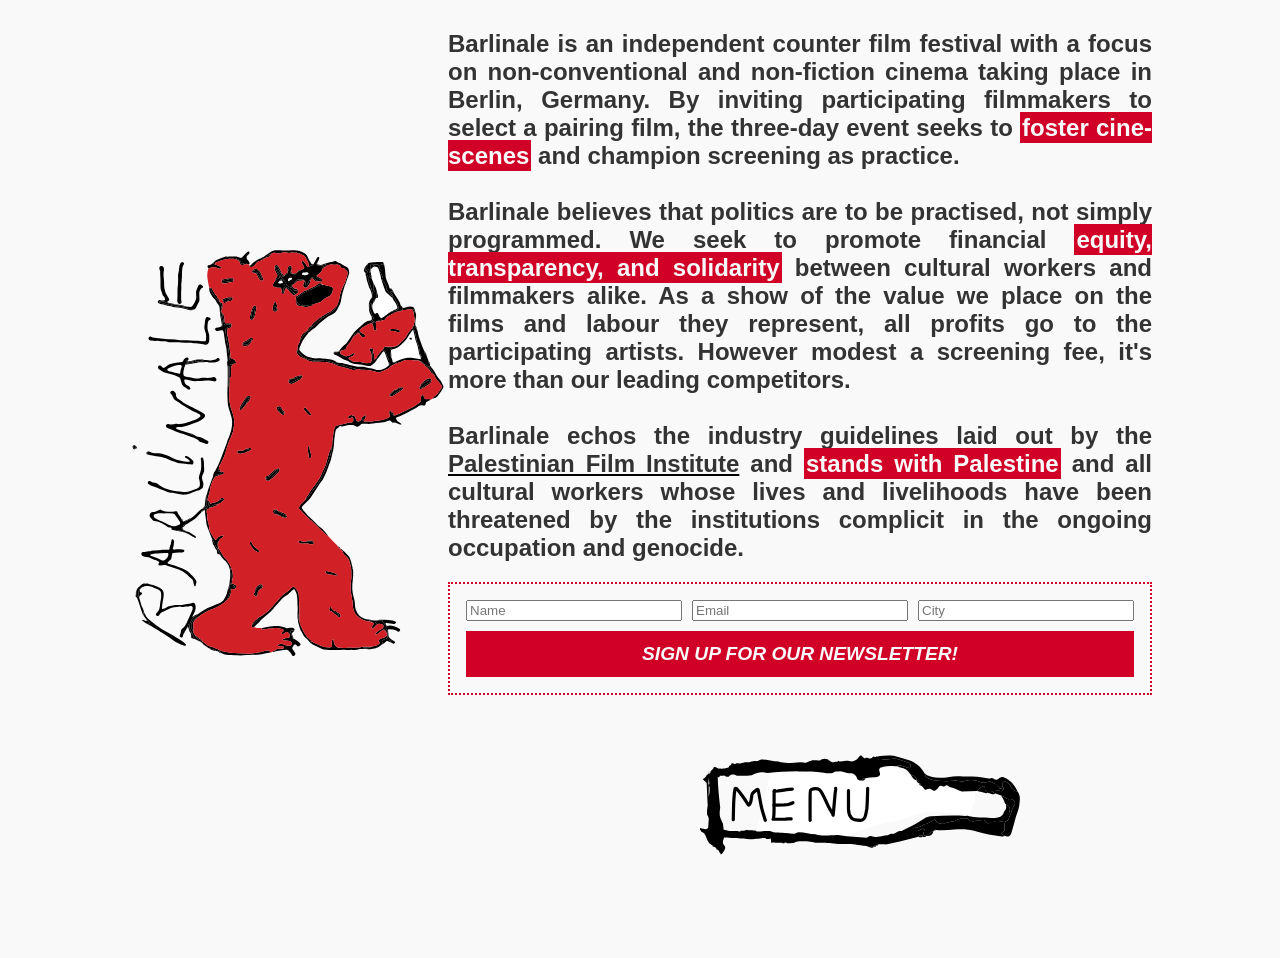
==== commit 30f533db: "Add files via upload" ====
--- a/index.html
+++ b/index.html
@@ -12,7 +12,7 @@
     
   
 <div class="logo">
-    <a href="/2026">
+    <a href="/index">
        <svg width="4175" height="5351" viewBox="0 0 4175 5351" fill="none" xmlns="http://www.w3.org/2000/svg">
 <rect width="4175" height="5351" fill="none"/>
 <path d="M3871.45 1463.03L3433.48 1501.75C3376.14 1295.5 3303.62 1117.32 3220.3 920.155C3105.48 648.45 3228.95 723.281 3192.43 591.97C3152.75 449.212 3138.72 406.973 3099.04 264.215C3179.13 208.38 3214.71 221.976 3294.99 220.713C3313.05 284.475 3337.23 395.043 3352.52 441.93C3389.2 554.299 3446.94 576.063 3499.23 679.538C3540.13 760.469 3681.35 919.053 3714.51 992.3C3794.55 1169.26 3772.63 1267.55 3871.43 1463.03H3871.45Z" fill="white"/>
@@ -329,9 +329,6 @@
 <path d="M3352.55 1288.24C3345.33 1291.55 3339.92 1296.81 3336.49 1303.91C3332.59 1311.91 3328.99 1320.05 3325.25 1328.12C3306.79 1342.22 3291.83 1359.55 3277.43 1377.72C3262.19 1396.93 3247.49 1416.19 3238.22 1439.11C3233.36 1451.18 3223.55 1454.13 3211.6 1452.47C3212 1442.98 3205.58 1434.49 3208.29 1424.47C3214.28 1402.28 3209.98 1381.37 3198.91 1361.54C3196.12 1356.54 3196.93 1351.28 3198.51 1345.8C3200.39 1339.37 3202.3 1332.55 3202 1326.02C3201.76 1321.05 3198.56 1315.97 3195.85 1311.43C3192.63 1306.03 3187.66 1306.22 3178.68 1311.3C3174.57 1311.24 3170.46 1311.13 3166.35 1311.11C3146.44 1310.92 3144.45 1320.89 3153.56 1333.22C3169.57 1354.93 3176.5 1379.71 3177.42 1406.31C3178.09 1425.49 3178.22 1444.68 3178.73 1463.86C3179.24 1483.56 3161.19 1501.61 3142.97 1501.85C3111.45 1502.26 3079.8 1503.76 3049.68 1491.75C3039.28 1487.59 3028.53 1486.3 3017.49 1486.16C2998.31 1485.89 2979.12 1485.33 2959.91 1485.17C2948.6 1485.06 2937.66 1482.59 2928.71 1476.25C2916.3 1467.46 2902.86 1461.25 2889.11 1455.21C2882.28 1452.2 2880.51 1445.03 2879.68 1437.99C2889.08 1430.92 2894.27 1418.1 2909.56 1418.99C2915.65 1419.34 2922.26 1414.82 2928.28 1411.79C2943.87 1403.94 2951.04 1389.43 2956.82 1374.06C2956.98 1373.66 2954.88 1371.67 2953.81 1371.67C2949.89 1371.64 2945.35 1370.97 2942.12 1372.61C2926.46 1380.67 2910.15 1387.34 2895.58 1397.79C2880.91 1408.35 2860.44 1401.5 2845.2 1412.03C2842.57 1411.79 2839.77 1411.98 2837.3 1411.22C2817.07 1405.04 2797.56 1397.22 2779.45 1386.15C2778.81 1382.39 2776.55 1380.3 2772.82 1379.71L2771.77 1378.44C2771.31 1373.15 2770.83 1367.86 2770.34 1362.59C2770.96 1356.84 2771.55 1351.09 2772.17 1345.34C2775.66 1343.22 2779.51 1341.5 2782.62 1338.92C2790.36 1332.47 2799.04 1329.51 2809.09 1329.49C2815.89 1329.49 2822.87 1329.24 2829.46 1327.66C2832.95 1326.83 2836.01 1323.25 2838.73 1320.4C2840.55 1318.5 2841.84 1315.81 2842.62 1313.23C2849.88 1289.1 2864.31 1269.32 2880.43 1250.57C2896.58 1231.79 2909.77 1211.15 2921.32 1189.25C2928.95 1174.77 2938.36 1161.23 2946.96 1147.26C2955.5 1146.56 2962.76 1142.9 2968.83 1137.07C2974.74 1131.4 2980.17 1125.2 2986 1119.45C2991.16 1114.37 2997.74 1112.65 3004.81 1112.94C3010.26 1113.16 3015.72 1113.78 3021.17 1114.21L3020.71 1113.97C3021.39 1117.91 3021.01 1122.51 3022.94 1125.73C3031.41 1139.87 3043.45 1150.78 3057.15 1159.64C3064.22 1164.21 3072.68 1164.02 3080.77 1162.68C3089.58 1161.23 3096.14 1150.05 3094.1 1140.73C3092.56 1133.63 3088.56 1127.32 3081.95 1125.71C3064.24 1121.43 3050.08 1111.63 3036.49 1100.29C3034.53 1098.65 3031.6 1098.19 3029.12 1097.2L3029.37 1097.6C3030.25 1090.59 3028.86 1084.44 3022.84 1080C3022.89 1072.91 3024.26 1066.3 3030.2 1061.62C3066.93 1032.66 3104.9 1005.9 3148.86 988.404C3160.79 983.648 3172.34 981.391 3184.83 981.928C3195.8 998.211 3200.55 1016.56 3202.73 1035.72C3203.51 1042.49 3203.08 1049.51 3204.53 1056.09C3206.71 1065.87 3212.83 1073.07 3221.91 1077.66C3227.21 1080.32 3232.53 1079.95 3237.61 1077.56C3241.13 1075.92 3243.89 1067.72 3241.93 1062.94C3235.48 1047.36 3234.92 1031.13 3235.13 1014.66C3235.32 1001.01 3235.27 987.329 3235.32 973.679C3235.51 970.804 3235.72 967.902 3235.91 965.027L3235.64 965.323C3240.27 964.409 3243.19 961.561 3244.81 957.235C3247.09 956.671 3249.29 955.972 3251.5 955.112C3254.53 955.112 3257.57 955.085 3260.61 955.058C3267.43 955.354 3274.6 957.154 3281.03 955.703C3301.02 951.163 3320.74 945.386 3340.57 940.092C3348.98 937.862 3355.13 932.811 3359.22 925.153C3369.35 906.183 3385.47 893.715 3404.36 884.607C3425.37 874.477 3445.9 863.648 3465.51 850.912C3479.3 841.965 3494.26 835.113 3511.06 832.802C3523.2 831.136 3535.13 827.858 3547.22 825.682C3560.9 823.21 3573.99 819.743 3583.42 808.485L3583.36 808.754C3606.39 807.975 3629.12 806.577 3651.93 801.553C3673 796.931 3695.22 796.367 3715.24 808.431C3717.93 816.089 3721.5 823.532 3723.17 831.405C3729.35 860.451 3732.84 889.954 3738.4 919.134C3742.48 940.495 3741.33 962.125 3732.73 983.11C3728.73 992.891 3723.17 1002.83 3724.67 1014.25L3723.41 1016.32C3716.82 1018.58 3715.08 1023.68 3715.45 1030L3714.3 1032.09C3708.09 1035.21 3706.4 1040.56 3706.99 1047.03C3706.99 1047.03 3706.43 1048.22 3706.43 1048.19C3698.47 1057.4 3690.98 1067.08 3682.46 1075.73C3665.96 1092.47 3653.76 1111.87 3642.91 1132.59C3634.74 1148.2 3625.74 1164.1 3613.89 1176.89C3587.9 1204.92 3560.04 1231.17 3532.58 1257.8C3526.8 1263.41 3520.03 1268.65 3512.78 1271.98C3491.6 1281.74 3469.73 1289.05 3445.79 1288.43C3422.6 1287.81 3399.39 1288.05 3376.2 1287.89L3375.98 1287.81C3364.38 1277.71 3363.01 1277.76 3352.55 1288.21V1288.24ZM3524.46 1097.98C3530.4 1097.2 3534.46 1096.77 3538.49 1096.1C3539.78 1095.88 3540.94 1094.97 3542.2 1094.57C3548 1092.71 3550.42 1081.35 3545.75 1077.21C3542.74 1074.55 3539.73 1071.54 3536.18 1069.85C3504.23 1054.61 3470.48 1052.86 3436.09 1057.4C3430.85 1058.1 3425.85 1061.03 3420.86 1063.21C3417.01 1064.87 3414.49 1067.64 3414 1072.18C3413.63 1075.7 3417.31 1079.65 3422.01 1079.57C3449.66 1079.2 3475.88 1086.67 3502.19 1093.79C3510.01 1095.91 3518.15 1096.82 3524.44 1097.98H3524.46Z" fill="#D22027"/>
 </svg>
 
-    </a>
-</div>
-
 
 
 <div class="content">
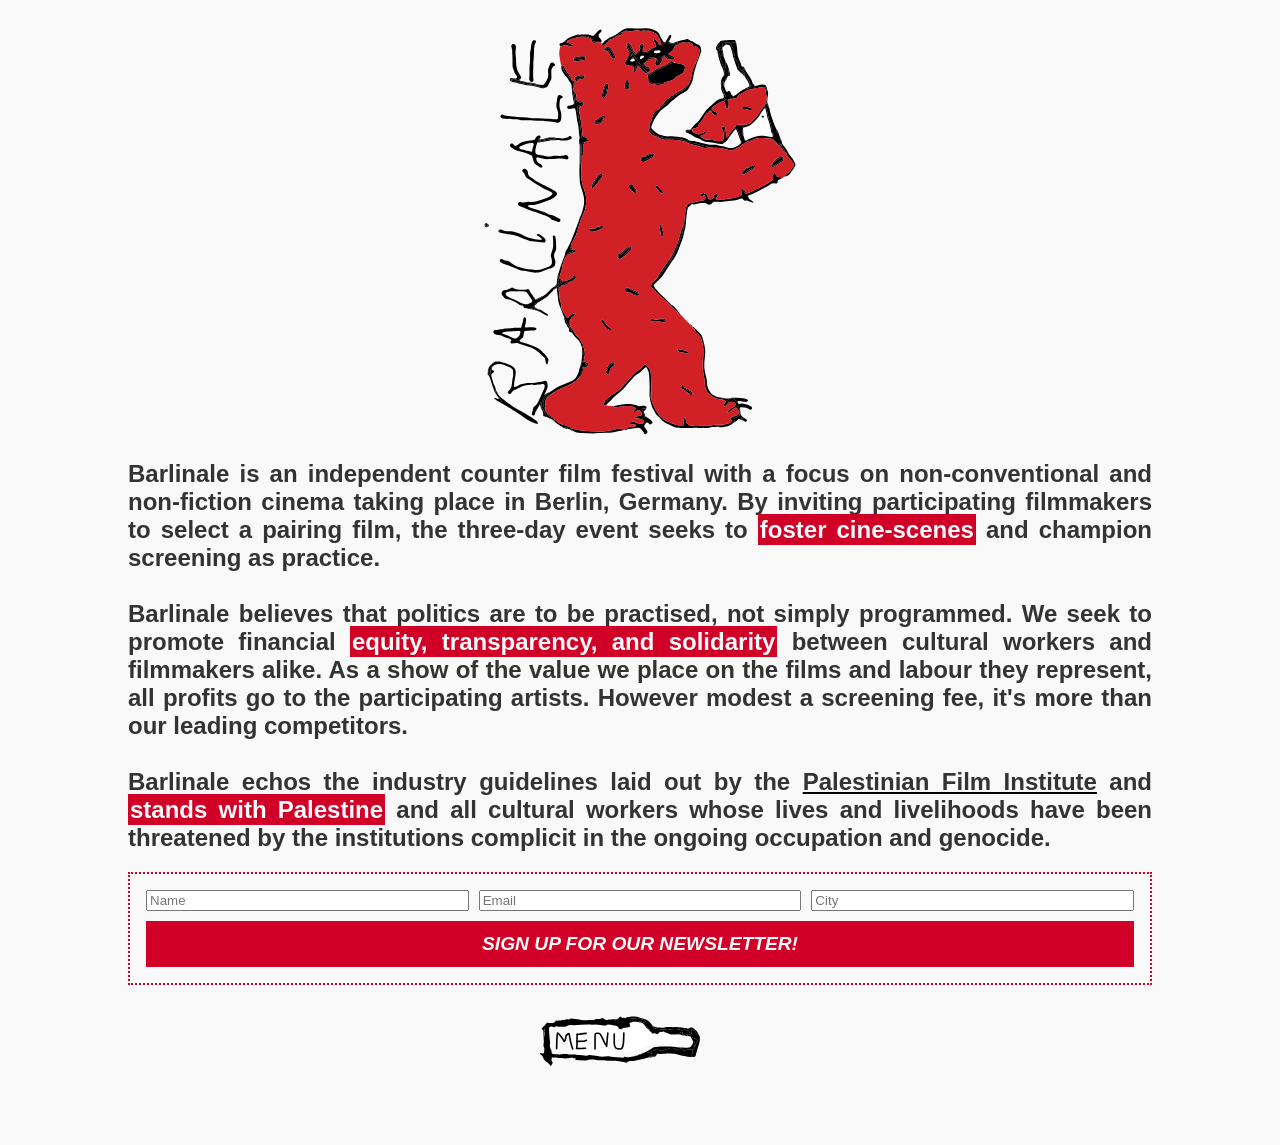
==== commit bf71d3e8: "Add files via upload" ====
--- a/index.html
+++ b/index.html
@@ -328,6 +328,7 @@
 <path d="M1060.44 517.004C1057.94 507.842 1054.77 498.787 1053.08 489.49C1047.16 457.139 1041.12 424.761 1036.31 392.222C1030.59 353.664 1034.59 315.59 1045.26 278.188C1046.36 274.319 1048.88 270.879 1050.74 267.225C1056.17 267.709 1061.19 267.547 1066.13 264.081C1071.59 260.239 1077.77 255.349 1083.9 254.919C1108.21 253.199 1132.64 249.41 1156.63 259.191C1169.13 264.269 1182.78 266.661 1196.05 269.724C1202.71 271.255 1209.62 271.04 1214.96 265.559C1219.02 261.394 1214.67 251.345 1205.4 245.568C1196.18 239.845 1186.78 233.88 1176.68 230.199C1163.94 225.577 1150.42 223.159 1137.23 219.773C1136.99 215.662 1136.72 211.578 1136.53 207.467C1136.08 196.397 1141.8 189.276 1151.69 185.649C1158.03 183.338 1164.69 181.054 1171.33 180.705C1182.75 180.087 1192.29 176.406 1201.53 169.635C1211.42 162.38 1222.38 155.689 1235.06 155.286C1254.52 154.668 1272.28 146.688 1291.17 143.759C1299.23 142.497 1307.21 139.89 1315.3 139.595C1335.82 138.842 1356.38 139.165 1376.91 138.869C1388.14 138.708 1398.59 141.449 1408.53 146.446C1414.66 149.509 1420.65 152.922 1426.97 155.501C1445.8 163.213 1460.71 173.826 1460.85 196.88C1460.85 199.379 1462.54 202.12 1464.07 204.296C1470.55 213.593 1478.58 220.875 1490.7 221.224C1496.13 221.386 1502.39 222.245 1506.88 219.988C1523.51 211.632 1541.7 213.674 1559.11 210.691C1565.69 212.384 1572.28 214.104 1578.89 215.797C1580.61 220.526 1582.33 225.228 1584.02 229.957C1583.64 237.615 1586.65 243.15 1594.28 245.407C1612.88 250.888 1629.27 248.363 1642.51 232.698C1652.19 221.251 1664.44 211.524 1672.07 198.949C1679.84 186.16 1690.05 178.824 1703.16 174.015C1712.13 170.736 1721.21 167.62 1730.4 165.013C1753.22 158.538 1772.62 146.473 1789.6 130.163L1789.41 130.271C1821.87 124.897 1848.6 110.952 1864.4 80.4816C1883.05 62.882 1905.78 61.4042 1929.48 64.333C1934.88 65.0047 1940.31 66.0795 1945.47 67.7991C1957.64 71.8833 1969.49 71.5071 1981.69 67.7723C1990.8 64.9778 2000.44 63.9299 2009.61 61.2161C2029.84 55.2242 2050.1 55.681 2070.38 60.2219C2090.75 64.7629 2110.82 65.354 2131.19 59.6845C2137.4 57.938 2145.11 57.9649 2151.18 60.0338C2164.83 64.6285 2177.65 64.9778 2191.11 59.6576C2194.12 58.4754 2200.43 59.8726 2202.21 62.2908C2210.48 73.6835 2220.34 76.9348 2233.72 72.5282C2237.11 71.3997 2242.46 72.5282 2245.49 74.624C2257.99 83.3297 2271.85 88.838 2285.99 93.9701C2299.66 98.9141 2308.31 108.963 2314.71 121.726C2321.43 135.134 2328.44 148.462 2336.31 161.225C2352.57 187.449 2362.05 215.394 2360.74 246.535C2350.58 249.142 2341.79 247.422 2335.53 238.26C2333.22 234.874 2330.94 231.435 2329.25 227.727C2319.28 206.177 2300.82 191.372 2286.15 173.585C2283.84 170.79 2279.05 169.796 2275.26 168.479C2270.86 166.948 2263.58 173.719 2264.71 178.126C2268.09 191.319 2271.26 204.592 2279.13 216.146C2284.51 224.046 2289.59 232.16 2294.29 240.463C2302.16 254.381 2300.15 263.92 2287.52 271.847C2273.65 280.525 2259.68 289.097 2243.48 292.912C2239.21 289.043 2233.89 286.84 2228.67 288.855C2223.89 290.709 2218.76 293.853 2215.88 297.91C2213.01 301.967 2212.71 307.879 2211.29 312.984L2211.77 312.232C2208.84 315.214 2205.94 318.197 2203.01 321.179L2203.5 320.722C2200.57 323.57 2197.67 326.419 2194.74 329.267L2195.03 329.079C2187 329.025 2178.96 328.891 2170.93 328.891C2163.89 328.891 2157.84 331.094 2153.79 337.274C2148.31 336.199 2142.85 335.124 2137.37 334.05C2137.29 320.427 2135.44 307.234 2128.07 295.357L2127.99 295.922C2130.6 292.885 2134.9 290.172 2135.54 286.786C2138.36 272.088 2137.4 257.23 2135.06 242.532C2134.12 236.621 2122.14 229.5 2115.58 230.629C2104.13 232.59 2095.05 239.066 2090.24 249.034C2084.97 259.916 2081.32 271.766 2078.47 283.562C2076.24 292.832 2076.91 302.532 2083.63 310.566C2085.03 314.703 2084.25 318.304 2080.97 321.26C2064.74 326.849 2054.56 338.967 2046.44 353.342C2045.85 355.384 2045.48 357.453 2045.31 359.576C2042.41 359.173 2039.54 358.743 2036.64 358.34C2026.45 347.995 2016.3 337.65 2006.11 327.332C2004.26 322.2 2002.86 316.88 2000.5 311.99C1986.79 283.669 1970.11 256.988 1954.5 229.742C1951.41 224.341 1946.49 222.272 1940.9 222.326C1935.55 222.38 1929.99 222.998 1924.89 224.61C1919.54 226.303 1915.1 230.521 1914.27 236.191C1910.91 259.487 1910.62 282.514 1922.31 304.171C1928.78 316.181 1935.36 328.031 1942.75 339.585C1950.49 351.676 1950.12 365.756 1941.17 378.223C1937.97 382.657 1934.5 386.983 1930.61 390.798C1921.69 399.558 1921.66 410.198 1923.43 421.349C1915.19 433.816 1906.8 446.176 1898.77 458.751C1895.87 463.292 1893.34 468.182 1891.35 473.18C1885.47 487.905 1890.36 499.889 1904.14 507.036C1917.68 514.049 1931.84 517.918 1947.16 517.945C1959.39 517.945 1971.61 518.267 1983.81 518.858C1992.33 519.288 1999.88 526.006 2000.82 533.825C2002.14 544.6 2003.02 555.401 2004.1 566.203C2001.81 577.3 2003.16 587.403 2011.86 595.652C2017.48 600.999 2029.19 599.548 2032.66 592.777C2034.46 589.257 2036.15 585.629 2037.44 581.921C2043.54 564.268 2049.51 546.588 2055.53 528.908C2066.78 526.651 2077.75 526.973 2083.87 538.366C2099.56 567.627 2126.97 586.194 2148.41 610.188C2150.16 612.123 2152.66 613.681 2155.1 614.622C2158.79 616.046 2162.68 617.47 2166.55 617.604C2172.57 617.846 2176.04 613.359 2179.07 608.791C2188.31 604.76 2197.53 600.73 2204.6 593.153C2214.11 592.024 2218.41 586.543 2219.64 577.085C2221.34 563.972 2215.53 553.225 2210.16 542.289C2205.57 532.911 2198.9 527.161 2187.4 530.789C2185.09 531.514 2181.73 531.514 2179.8 530.332C2170.55 524.689 2161.55 518.617 2152.61 512.49C2145.97 507.949 2143.71 499.889 2146.53 490.645C2148.12 485.46 2150.37 480.516 2152.34 475.437C2155.64 473.234 2158.95 471.031 2162.22 468.854C2178.56 468.236 2186.89 456.709 2194.9 444.779C2198.36 442.603 2202.31 440.91 2205.22 438.115C2213.73 430.001 2223.68 426.75 2235.28 427.368C2251.75 428.227 2268.25 429.141 2283.68 421.134C2285.91 419.979 2289.05 420.597 2291.79 420.435C2300.15 419.925 2308.42 430.861 2303.75 437.309C2294.64 449.884 2290.82 464.475 2286.28 478.742C2284.72 483.659 2284.78 490.081 2286.58 494.891C2291.17 507.17 2300.39 515.07 2313.5 517.864C2325.65 520.444 2335.43 515.822 2342.41 506.391C2356.17 487.743 2370.06 469.069 2375.65 445.854C2378.23 435.187 2381.35 424.627 2384.65 414.148C2390.11 396.709 2402.63 392.787 2415.39 404.34C2419.45 408.022 2423.24 412.025 2427.08 415.975C2442.58 431.935 2461.18 438.411 2483.24 434.461L2517.66 438.76C2527.19 442.092 2531.95 440.453 2532.19 433.682C2532.43 426.991 2532.7 420.247 2532.16 413.584C2531.57 406.356 2527.38 399.826 2520.8 398.214C2503.49 393.969 2490.73 380.722 2473.78 375.859C2471.06 375.079 2468.78 369.759 2467.95 366.159C2467.06 362.397 2468.13 358.152 2468.35 354.121C2474.72 349.285 2480.95 344.206 2487.51 339.638C2514.94 320.588 2533.51 295.384 2541.54 262.738C2552.93 255.026 2568.33 255.376 2578.33 245.219C2592.38 230.951 2610.09 224.932 2628.6 218.914C2643.62 214.023 2657.65 211.874 2672.67 216.657C2686.07 220.929 2699.67 220.875 2713.27 217.812C2730.25 213.97 2745.56 221.251 2761.17 225.47C2768.05 227.324 2770.44 234.82 2772.51 241.565C2776.52 254.704 2785.01 263.06 2799.36 262.415C2812.82 261.824 2823.19 267.467 2832.43 276.173C2840.41 283.696 2848.2 291.408 2855.92 299.2C2862.02 305.353 2864.27 312.903 2864.19 321.609C2863.98 349.312 2857.88 375.724 2848.02 401.492C2840.71 420.623 2832.38 439.486 2829.99 460.122C2824.16 463.856 2818.16 468.075 2816.71 475.007C2814.13 487.26 2808.92 498.303 2803.01 509.024C2787.1 537.909 2775.71 568.406 2769.24 600.73C2764.96 622.038 2758.57 643.076 2756.45 664.572C2753.68 692.597 2738.15 715.732 2730.81 741.849C2728.21 751.119 2723.8 759.61 2716.97 766.65C2704.05 769.632 2697.12 780.541 2688.12 788.629C2663.8 810.528 2639.56 832.399 2608.42 844.652C2602.13 847.124 2596.11 850.698 2590.66 854.701C2567.53 871.71 2543.24 886.703 2517.44 899.331C2514.16 900.944 2512.15 905.162 2509.54 908.172C2493.77 916.555 2479.45 926.738 2466.31 939.018C2453.36 951.109 2437.93 960.594 2425.41 973.061C2412.92 985.502 2402.68 1000.23 2391.48 1013.93C2386.88 1014.6 2384.36 1017.21 2383.9 1021.83L2383.31 1022.42C2367.59 1030.51 2357.08 1044.05 2347.17 1057.94C2344.35 1061.89 2344.35 1067.83 2343.08 1072.88L2343.7 1072.26C2339.16 1073.69 2336.18 1076.7 2334.75 1081.21L2335.45 1080.51C2330.94 1081.94 2327.93 1084.89 2326.53 1089.46L2327.15 1088.84C2322.31 1089.89 2319.33 1092.77 2318.34 1097.66L2318.79 1097.23C2311.78 1096.61 2305.39 1098.09 2299.9 1102.76C2280.05 1119.61 2262.07 1137.66 2255.92 1164.4C2254.74 1169.59 2251.78 1174.4 2249.42 1179.26C2245.09 1188.07 2244.79 1197.5 2244.85 1207.04C2244.45 1215.24 2242.81 1223.06 2238.45 1230.18C2233.54 1238.21 2228.59 1246.24 2223.84 1254.39C2214.81 1269.84 2209.81 1286.23 2210.62 1304.5C2211.1 1315.19 2209.46 1325.97 2208.79 1336.71C2205.27 1338.6 2200.59 1339.7 2198.58 1342.63C2196.56 1345.55 2196.72 1350.31 2196.83 1354.23C2196.91 1356.81 2198.44 1359.42 2199.57 1361.92C2216.34 1399.02 2244.61 1423.42 2282.79 1436.51C2299.66 1442.28 2315.62 1449.27 2331.4 1458.03C2362.89 1475.55 2397.41 1484.66 2433.85 1485.14C2473.7 1485.65 2513.54 1487.05 2553.39 1486.81C2592.33 1486.57 2629.75 1494.01 2666.24 1506.5C2684.38 1512.71 2702.11 1520.37 2719.34 1528.78C2734.2 1536.03 2748.71 1542.64 2765.26 1546C2796.13 1552.26 2826.49 1561.02 2857.02 1569C2864.94 1571.07 2873.03 1573.3 2880.37 1576.82C2892.94 1582.89 2906.48 1585.1 2919.7 1588.64C2946.09 1595.74 2971.13 1593.26 2994.75 1579.1C3006.95 1576.71 3018.4 1579.51 3029.6 1584.1C3032.69 1586.57 3035.65 1590.95 3038.87 1591.17C3052.25 1592 3065.71 1591.76 3079.12 1591.38C3081.43 1591.33 3083.66 1588.75 3085.92 1587.33C3104.97 1589.4 3124.02 1591.41 3143.07 1593.56C3147.16 1594.02 3151.4 1594.26 3155.24 1595.58C3189.04 1607.26 3225.32 1608.93 3258.88 1621.42C3268.34 1624.94 3277.42 1624.51 3286.98 1621.16C3335.13 1604.17 3380.68 1582.25 3421.36 1551.03C3423.4 1549.47 3424.37 1546.54 3425.85 1544.25L3426.79 1543.66C3432.99 1543.64 3438.34 1542.21 3440.46 1535.41C3452.47 1529.5 3464.49 1523.62 3476.5 1517.71C3480.58 1517.95 3483.08 1515.91 3484.4 1512.17L3485.36 1511.53C3491.89 1511.1 3497.32 1508.76 3500.57 1502.69L3500.68 1502.63C3506.13 1502.1 3511.83 1502.45 3516.99 1500.89C3535.42 1495.33 3553.66 1489.23 3570.7 1479.9C3590.31 1469.15 3612.21 1464.56 3633.87 1462.2C3663.94 1458.92 3694.57 1459.37 3724.5 1464.18C3746.43 1467.7 3768.16 1469.05 3790.2 1468.24C3792.7 1469.21 3795.28 1469.8 3797.94 1469.99C3801.48 1476.46 3807.26 1478.5 3814.25 1478.18L3813.98 1478.05C3819.89 1488.8 3829.08 1496.18 3839.23 1502.55C3842.57 1508.41 3847.91 1510.08 3854.23 1509.62C3857.91 1512.55 3861.62 1515.45 3865.3 1518.38C3872.2 1535.76 3886.69 1546.59 3900.9 1556.86C3911.14 1564.27 3919.9 1571.98 3925.97 1583.11C3929.87 1590.26 3934.59 1597.05 3939.51 1603.56C3951.04 1618.79 3962.54 1634.13 3980.51 1642.6L3980.09 1642.22C3981.16 1646.57 3983.79 1649.56 3987.96 1651.17C3998.25 1659.01 4002.47 1670.7 4007.14 1681.99C4012.92 1695.93 4019.13 1709.77 4030.14 1720.28C4050.94 1740.13 4067.55 1763.4 4085.23 1785.84C4099.95 1804.54 4099.57 1821.92 4082.3 1840.14C4072.78 1850.16 4064.27 1860.59 4058.84 1873.27C4052.18 1888.83 4041.19 1901.3 4027.83 1910.59C4009.72 1923.2 3995.19 1939.45 3978.98 1953.96C3975.14 1957.4 3973.23 1962.99 3970.44 1967.58C3965.17 1974.14 3958.13 1977.42 3949.96 1978.65C3944.94 1976.61 3940.05 1973.36 3934.86 1972.8C3925.38 1971.72 3915.57 1971.19 3906.14 1972.29C3891.39 1974.01 3880 1968.74 3868.36 1960.3C3860.25 1954.42 3858.63 1949.1 3860.3 1939.77C3862.61 1926.8 3859.92 1924.11 3846.14 1919.62C3844.85 1919.19 3843.37 1918.44 3842.16 1918.68C3839.61 1919.19 3836.2 1919.51 3834.83 1921.26C3825.99 1932.33 3821.37 1945.09 3821.85 1959.36C3822.07 1966.19 3823.57 1972.99 3823.89 1979.81C3824.51 1992.81 3820.35 2004.37 3810.81 2013.21C3802.8 2020.6 3794.2 2027.5 3785.2 2033.68C3777.33 2039.08 3768.25 2042.71 3760.18 2047.87C3725.52 2070.09 3690.08 2090.75 3652.52 2107.82C3616.32 2124.26 3580.67 2141.89 3544.5 2158.39C3525.83 2166.9 3506.51 2174.02 3487.51 2181.84C3480.93 2184.56 3474.35 2185.34 3467.63 2182.41C3469.35 2161.82 3461.56 2147.26 3441.22 2140.6C3436.19 2136.03 3431.38 2131.17 3426.03 2126.95C3420.5 2122.6 3410.48 2126.06 3409.62 2132.29C3409.05 2136.33 3408.33 2140.38 3408.19 2144.44C3407.82 2156.85 3410.21 2168.81 3413.89 2180.69C3418.73 2196.19 3415.61 2207.13 3399.94 2214.65C3371.52 2228.33 3341.53 2238.83 3310.82 2244.61C3286.9 2249.12 3262.69 2254.82 3237.81 2254.18C3229.78 2253.96 3221.64 2256.46 3213.58 2257.8C3204.15 2259.39 3194.8 2262.29 3185.34 2262.5C3152.56 2263.23 3119.75 2263.31 3086.94 2262.93C3081.97 2262.88 3077.03 2259.12 3072.08 2257.1C3085.25 2246.65 3090.54 2230.4 3100.78 2217.77C3102.15 2216.1 3102.23 2212.1 3101.18 2210C3096.8 2201.08 3102.18 2194.42 3105.48 2187.14C3105.86 2186.3 3105.53 2184.58 3104.89 2184.02C3104 2183.24 3102.18 2182.46 3101.32 2182.86C3090.33 2188 3079.07 2192.72 3068.59 2198.8C3053.57 2207.48 3043.25 2219.46 3046.15 2238.56L3046.53 2237.84C3042.15 2239.45 3039.25 2242.51 3037.77 2246.92L3038.44 2246.28C3035.59 2249.02 3032.74 2251.78 3029.9 2254.52C3018.56 2264.76 3005.07 2264.28 2991.53 2261.43C2987.98 2260.68 2983.65 2257.8 2982.07 2254.69C2978.39 2247.51 2975.35 2239.77 2973.52 2231.93C2970.7 2219.76 2965.19 2209.01 2958.8 2198.56C2955.09 2192.46 2949.58 2188.77 2942.46 2187.65C2938.43 2187.03 2934.4 2186.46 2930.37 2185.9C2926.1 2182.25 2921.37 2179.8 2915.57 2180.02C2899.74 2180.63 2886.65 2187.62 2875.77 2198.47C2872.01 2202.24 2870.8 2207.96 2872.87 2213.71C2874.91 2219.38 2883 2223.92 2889.5 2222.31C2894.72 2220.99 2900.06 2219.57 2904.85 2217.2C2913.82 2212.77 2923.25 2212.58 2932.84 2212.93C2942.03 2227.95 2941.31 2244.26 2938.08 2260.52C2937.41 2263.93 2933.68 2267.48 2930.45 2269.52C2922.2 2274.73 2912.91 2277.55 2903.07 2277.5C2882.17 2277.39 2862.34 2282.85 2842.51 2288.51C2835.9 2290.4 2829.34 2292.81 2822.57 2293.67C2785.6 2298.38 2751.23 2313.13 2715.17 2321.38C2704.86 2323.74 2698.94 2331.53 2696.02 2341.15C2693.22 2350.31 2691.1 2359.75 2689.38 2369.2C2684.76 2394.84 2679.95 2420.47 2676.27 2446.24C2673.18 2467.95 2670.92 2489.74 2667.26 2511.42C2664.55 2527.57 2665.38 2544.34 2664.93 2560.81C2664.6 2571.93 2663.21 2582.74 2657.94 2592.73C2656.09 2594.72 2653.43 2596.39 2652.51 2598.75C2642.89 2623.01 2633.38 2647.3 2624.25 2671.76C2620.89 2680.73 2618.39 2690.08 2615.78 2699.32C2612.4 2711.23 2609.87 2723.4 2605.92 2735.09C2599.28 2754.65 2594.23 2774.58 2588.75 2794.44C2584.75 2808.9 2583.35 2823.94 2576.55 2837.97C2553.18 2886.26 2530.98 2935.1 2508.28 2983.71C2498.93 3003.7 2487.94 3022.67 2475.2 3040.78C2448.3 3078.94 2424.2 3119.13 2392.09 3153.5C2388.41 3157.45 2386.05 3162.64 2383.15 3167.31C2373.71 3182.49 2364.58 3197.89 2354.8 3212.85C2342.04 3232.39 2328.74 3251.6 2315.78 3271C2313.98 3273.69 2314.84 3276.32 2317.48 3278.36C2308.61 3296.18 2292.62 3307.33 2278.49 3320.25C2270.4 3327.64 2260.54 3334.14 2255.17 3343.23C2223.43 3396.72 2217.09 3396.27 2269.81 3435.79C2270.97 3438.24 2271.58 3441.25 2273.38 3443.07C2303.02 3473.38 2332.87 3503.48 2362.56 3533.73C2371.24 3542.57 2380.7 3550.26 2391.37 3556.62C2395.99 3559.36 2399.83 3563.56 2403.65 3567.48C2433.1 3597.84 2466.36 3624.34 2494.17 3656.42C2502.18 3665.66 2511.15 3674.64 2521.26 3681.33C2533.99 3689.74 2544.74 3700.05 2555.51 3710.51C2568.28 3722.89 2580.61 3735.74 2593.67 3747.8C2598.53 3752.32 2604.93 3755.16 2610.62 3758.76C2612.83 3760.32 2615.49 3761.5 2617.15 3763.52C2650.82 3804.79 2690.24 3840.5 2727.59 3878.23C2731.35 3882.01 2734.22 3886.69 2737.5 3890.96C2737.34 3893.46 2736 3897.01 2737.15 3898.24C2744.27 3905.85 2751.42 3913.61 2759.64 3919.9C2763.32 3922.72 2769.53 3922.24 2774.58 3923.23C2774.58 3923.23 2773.4 3922.56 2773.4 3922.59C2776.22 3933.98 2785.6 3940.4 2793.12 3948.11C2801.02 3956.23 2806.69 3964.96 2807.12 3976.7C2807.44 3985.52 2812.98 3991.8 2819.16 3997.34C2823.22 4000.97 2827.62 4004.22 2832.08 4007.33C2852.77 4021.68 2864.76 4043.61 2879.78 4062.79C2884.56 4068.92 2886.25 4077.68 2888.56 4085.47C2892.03 4097.21 2894.47 4109.25 2897.86 4121.02C2906.89 4152.54 2914.14 4184.27 2912.93 4217.37C2912.69 4224.17 2913.42 4231 2913.69 4237.79C2913.9 4247.41 2913.6 4257.06 2914.41 4266.62C2916.4 4290.14 2915.49 4313.73 2910.89 4336.57C2907.02 4355.75 2906.24 4374.75 2906.19 4394.01C2906.14 4416.05 2906.46 4438.11 2906.14 4460.14C2905.87 4479.51 2907.59 4498.48 2912.8 4517.29C2917.93 4535.83 2922.58 4554.59 2922.58 4574.09C2922.58 4578.2 2922.69 4582.61 2924.14 4586.35C2932.41 4607.47 2932.31 4629.55 2931.66 4651.59C2931.2 4666.93 2934.46 4681.65 2936.79 4696.59C2944.21 4743.69 2967.77 4781.77 3003.73 4811.73C3025.87 4830.19 3050.67 4845.48 3077.21 4857.38C3082.24 4859.64 3087.26 4862.3 3092.58 4863.34C3112.74 4867.24 3133 4870.52 3153.23 4874.04L3153.82 4874.31C3158.17 4879.84 3164.24 4881.83 3170.91 4882.21C3178.7 4882.64 3186.52 4882.74 3194.31 4882.99C3197.94 4888.57 3201.57 4894.19 3205.17 4899.78C3203.77 4902.09 3203.55 4904.48 3204.52 4907.01C3197.4 4918.61 3190.04 4930.12 3183.27 4941.94C3181.31 4945.35 3179.86 4949.73 3180.1 4953.57C3180.31 4957.25 3182.11 4962.2 3184.88 4963.94C3187.65 4965.69 3193.32 4965.56 3196.25 4963.78C3209.28 4955.94 3218.36 4943.82 3228.19 4932.48C3235.29 4924.28 3243.03 4916.47 3251.41 4909.64C3257.75 4904.48 3265.89 4901.15 3274.3 4902.36C3287.74 4904.29 3301.31 4906.36 3314.28 4910.23C3320.28 4912.03 3325.52 4917.7 3330.11 4922.51C3336.94 4929.66 3336.96 4940.35 3330.81 4948.74C3326.81 4954.22 3322.26 4959.35 3317.97 4964.62C3303.64 4972.68 3288.3 4979.31 3275.3 4989.12C3257.88 5002.26 3242.19 5017.74 3226.07 5032.54C3224.7 5033.8 3224.49 5038.64 3225.7 5039.85C3228.3 5042.46 3232.57 5045.76 3235.45 5045.2C3240.53 5044.2 3245.5 5041.09 3249.8 5037.92C3269.63 5023.3 3289.51 5008.68 3308.8 4993.34C3319.15 4985.12 3330.97 4983.05 3343.3 4981.73L3343.57 4981.84C3351.44 4990.46 3359.34 4999.09 3367.22 5007.74C3370.25 5015.37 3374.1 5022.79 3376.19 5030.69C3382.56 5054.49 3375.55 5065.94 3356.52 5073.81C3336.26 5082.2 3315.84 5090.2 3295.39 5098.13C3283.44 5102.75 3274.49 5110.95 3267.26 5121.1C3266.16 5122.66 3266.56 5126.83 3267.91 5128.33C3271.51 5132.34 3276.34 5135.24 3280.08 5139.13C3286.85 5146.2 3285.51 5158.56 3277.28 5164.42C3271.75 5168.37 3265.97 5172.18 3259.87 5175.14C3241.28 5184.11 3221.58 5190 3201.62 5195.13C3191.03 5197.84 3180.61 5201.15 3170.13 5204.18C3139.87 5204.08 3109.62 5203.89 3079.39 5203.94C3064.21 5203.94 3049.3 5206.04 3034.44 5209.56C3023.8 5212.08 3012.7 5213.51 3001.76 5213.75C2974.28 5214.37 2946.76 5214.1 2919.25 5214.02C2894.5 5213.97 2869.78 5212.92 2845.17 5217.51C2834.47 5219.5 2823.19 5219.98 2812.33 5219.15C2786.3 5217.16 2760.34 5214.1 2734.38 5211.14C2730.44 5210.69 2725.79 5209.4 2723.05 5206.82C2710.01 5194.59 2697.41 5182.04 2691.72 5164.18C2685.83 5145.74 2682.63 5126.91 2681.02 5107.72C2680.73 5104.12 2678.42 5102.89 2675.3 5103.93C2674.06 5104.36 2672.48 5104.53 2671.67 5105.36C2662.67 5114.74 2658.91 5126.37 2658.13 5139C2656.92 5158.26 2657.3 5177.48 2662.35 5196.34C2663.42 5200.37 2657.65 5208.05 2653.64 5208.94C2650.96 5209.53 2648.3 5210.34 2645.58 5210.66C2615.06 5214.45 2585.42 5205.88 2555.3 5204.29C2537.22 5197.76 2518.65 5192.31 2501.18 5184.44C2469.88 5170.3 2438.44 5156.33 2408.65 5139.08C2405.61 5132.5 2400.02 5130.24 2393.25 5130.11L2393.41 5130.21C2387.63 5118.79 2377.4 5111.91 2367.35 5104.9C2343.33 5088.16 2326.96 5064.33 2311.22 5040.66C2296.95 5019.19 2285.72 4995.6 2274.16 4972.46C2265.05 4954.19 2257.45 4935.17 2249.2 4916.44C2240.87 4897.5 2236.57 4877.88 2236.87 4856.92C2237.3 4826.94 2236.41 4796.92 2236.06 4766.94C2236.3 4753.23 2236.65 4739.53 2236.73 4725.8C2237.06 4661.2 2228.94 4596.99 2228.78 4532.42C2228.73 4513.91 2223.84 4496.95 2215.78 4481.02C2204.49 4458.69 2187.97 4440.26 2168.75 4424.27C2162.98 4419.46 2151.32 4419.67 2145.65 4424.48C2144.6 4425.37 2143.52 4426.23 2142.56 4427.22C2111.98 4459.09 2077.29 4485.88 2040.1 4509.47C2020.06 4522.18 2004.9 4539.97 1989.51 4557.52C1978.65 4569.88 1968.12 4582.53 1957.21 4594.84C1948.1 4605.13 1937.92 4614.53 1929.48 4625.31C1900.57 4662.17 1866.66 4694.36 1834.58 4728.27C1808.92 4755.38 1777.8 4775.72 1749.16 4799.15C1747.17 4800.77 1744.05 4801.01 1741.47 4801.87C1736.77 4802.05 1733.65 4804.5 1731.88 4808.77L1732.34 4808.48C1725.49 4808.34 1718.74 4809.01 1713.5 4814.01C1703.72 4823.31 1692.36 4830.64 1682.12 4839.22C1664.6 4853.89 1648.61 4870.41 1632.3 4886.48C1626.28 4892.39 1623.87 4900.13 1624.94 4908.73C1620.64 4917.24 1616.05 4925.63 1612.18 4934.36C1609.25 4941 1614.19 4947.9 1621.34 4949.54C1630.1 4951.56 1637.33 4947.2 1645.12 4945.08C1671.18 4959.97 1700.01 4958.79 1728.52 4959.22C1736.58 4959.32 1744.56 4955.51 1752.73 4958.73C1751.87 4963.94 1747.25 4964.13 1743.54 4965.64C1742.28 4966.15 1740.64 4966.79 1740.13 4967.84C1738.49 4971.2 1740 4972.52 1743.33 4973.64C1756.68 4978.18 1769.79 4979.8 1783.66 4975.2C1808.7 4966.93 1834.82 4965.26 1860.96 4963.86C1871.93 4963.27 1882.86 4961.85 1893.74 4960.32C1937.06 4954.3 1978.54 4962.63 2019.33 4976.22C2028.12 4979.15 2032.34 4993.77 2026.4 5000.73C2020.22 5007.98 2012.61 5014.06 2006.7 5021.53C2004.72 5024.05 2004.55 5030.1 2006.27 5032.86C2008.02 5035.66 2013.13 5037.78 2016.73 5037.73C2026.56 5037.59 2035.53 5033.67 2043.3 5027.71C2048.73 5023.54 2053.4 5018.35 2058.7 5014.03C2065.44 5008.52 2074.58 5007.98 2081.88 5012.07C2103.3 5024.05 2113.03 5042.4 2111.28 5066.72C2110.74 5074.14 2106.52 5079.97 2099.7 5082.44C2092.04 5085.21 2083.93 5087.76 2075.89 5088.14C2060.55 5088.86 2046.04 5093 2031.48 5096.97C2027.63 5098.02 2023.93 5100.25 2020.78 5102.73C2018.88 5104.23 2017.16 5107.32 2017.24 5109.66C2017.32 5111.86 2019.39 5114.84 2021.43 5115.95C2024.95 5117.83 2029.06 5119.3 2033.04 5119.57C2044.03 5120.3 2055.04 5120.22 2066.03 5120.62C2079.84 5121.13 2093.44 5122.93 2106.52 5127.66C2115.77 5130.99 2124.23 5135.64 2130.25 5143.43C2133.47 5147.62 2136.13 5152.78 2137.34 5157.92C2140.49 5171.11 2130.06 5186.4 2116.57 5188.79C2100.16 5191.69 2083.68 5192.31 2067.72 5186.37C2052.25 5180.62 2036.85 5174.66 2021.59 5168.37C2008.26 5162.89 1994.5 5162.97 1980.99 5165.73C1968.58 5168.26 1958.34 5175.43 1951.73 5186.59C1950.98 5187.85 1953.39 5193.01 1954.63 5193.11C1970.99 5194.54 1987.41 5195.18 2003.8 5196.42C2010.6 5196.93 2017.37 5198.19 2024.06 5199.46C2028.25 5200.24 2033.14 5206.95 2033.6 5211.71C2034 5216.2 2029.7 5223.77 2025.67 5225.09C2021.8 5226.35 2017.83 5228.02 2013.88 5228.13C1998.75 5228.5 1983.6 5228.56 1968.47 5228.29C1954.36 5228.04 1941.68 5229.58 1930.8 5240.83C1922.17 5249.78 1909.57 5253.11 1897.59 5256.61C1889.26 5259.03 1883.64 5265.1 1879.42 5272.51C1874.05 5278.72 1867.2 5278.99 1859.83 5277.43C1858.52 5275.01 1857.12 5272.62 1855.99 5270.12C1850.19 5257.23 1840.06 5252.28 1826.25 5252.87C1806.93 5253.71 1787.96 5255.69 1769.69 5262.68C1762.03 5265.61 1754.02 5269.13 1746.04 5269.56C1723.87 5270.74 1702.81 5277.11 1681.58 5282.24C1652 5289.39 1621.58 5288.34 1591.81 5293.58C1574.26 5296.67 1556.24 5293.45 1538.66 5289.66C1534.69 5288.8 1530.44 5289.15 1526.33 5289.12C1464.48 5288.98 1402.78 5286.67 1341.14 5280.6C1312.34 5277.75 1283.91 5274.31 1256.16 5265.77C1241.73 5261.34 1227.06 5257.74 1212.49 5253.73C1205.43 5245.72 1196.21 5244.95 1186.46 5245.99H1186.54C1182.29 5238.12 1174.1 5235.89 1166.76 5232.72C1154.37 5227.37 1141.42 5223.18 1129.2 5217.49C1116.86 5211.76 1104.53 5206.93 1091.18 5203.78C1052.16 5194.62 1017.2 5177.88 990.577 5146.47C985.445 5140.42 980.071 5133.87 971.258 5132.52L969.619 5130.21C969.941 5125.64 967.55 5123.17 963.331 5122.1C961.236 5118.79 959.946 5114.22 956.963 5112.37C932.082 5096.92 907.98 5080.5 886.834 5060C885.087 5058.31 881.997 5058.01 879.552 5057.1C864.586 5039.77 853.945 5020.26 849.619 4997.58C851.017 4995.27 853.327 4993.1 853.65 4990.65C856.068 4971.79 858.056 4953.01 852.736 4934.12C850.56 4926.43 848.652 4917.81 849.942 4910.15C854.536 4882.82 864.29 4857.7 887.398 4840.13C892.772 4836.04 899.194 4833.25 904.218 4828.79C908.088 4825.35 910.533 4820.3 913.623 4815.95L913.085 4816.35C925.418 4816.54 933.614 4810.44 938.665 4799.56C974.59 4771.45 1014.46 4749.95 1055.09 4729.72C1062.48 4726.04 1069.98 4722.36 1077.82 4719.94C1106.9 4710.99 1134.03 4697.53 1161.25 4684.34C1204.81 4663.27 1245.65 4638.07 1279.16 4602.39C1282.89 4598.41 1287.49 4595.27 1291.68 4591.75C1298.96 4590.81 1304.23 4586.75 1307.8 4580.62C1313.25 4571.22 1317.77 4561.17 1323.87 4552.22C1337.41 4532.45 1343.43 4510.73 1343.13 4486.98C1343.03 4478.84 1343.35 4470.67 1343.86 4462.53C1344.26 4456.08 1351.57 4449.42 1357.53 4449.96C1364.28 4450.55 1371 4452.03 1377.74 4452.13C1381.64 4452.21 1386.07 4451.22 1389.4 4449.26C1408.21 4438.11 1412.54 4425.13 1408.08 4404.36C1406.87 4398.8 1402.11 4395.14 1396.95 4393.26C1382.95 4388.16 1368.79 4383.51 1354.69 4378.7C1352.7 4369.43 1353.16 4360.37 1356.62 4351.43C1360.52 4341.38 1361.27 4330.87 1360.36 4320.18C1365.09 4310.15 1367.83 4299.81 1368.15 4288.52C1369.06 4253.81 1363.02 4220.36 1351.52 4187.74C1352.08 4180.91 1350.2 4175.16 1344.05 4171.43L1343.86 4170.89C1342.65 4164.25 1343.13 4156.62 1339.94 4151.14C1318.04 4113.39 1294.82 4076.52 1263.38 4045.57C1255.7 4037.99 1248.82 4029.23 1243.04 4020.12C1232.81 4004 1223.97 3986.99 1214.02 3970.66C1202.74 3952.09 1192.07 3933.09 1178.8 3915.82C1178.21 3912.75 1177.62 3909.66 1177.03 3906.6C1178.56 3897.36 1178.26 3888.57 1170.93 3881.5C1170.39 3876.67 1169.85 3871.83 1169.31 3866.99C1174.55 3856.46 1180.2 3846.01 1178.42 3833.57L1178.66 3833.11C1183.37 3831.88 1185.27 3828.68 1185.17 3824.03C1188.47 3813.31 1193.68 3803.64 1202.23 3796.3C1211.55 3788.27 1221.47 3780.9 1230.98 3773.06C1236.22 3768.73 1241.24 3764.16 1246.19 3759.49C1246.97 3758.76 1247.37 3756.45 1246.81 3755.73C1245.43 3753.87 1243.53 3751.37 1241.59 3751.13C1237.59 3750.65 1233.29 3750.89 1229.34 3751.8C1199.11 3758.84 1172.05 3770.37 1156.15 3799.85C1151.31 3808.82 1138.31 3808.02 1131.78 3798.88C1121.41 3784.4 1111.57 3769.48 1102.14 3754.36C1091.98 3738.07 1085.08 3719.99 1072.91 3704.73C1066.05 3696.13 1062 3685.22 1062.96 3673.91C1064.52 3655.58 1055.01 3639.09 1055.23 3621.16C1055.47 3601.31 1045.42 3584.14 1041.39 3565.49C1036.5 3542.89 1030.59 3520.08 1034.97 3496.54C1037.33 3483.83 1035.58 3471.82 1029.24 3460.7C1023.3 3450.33 1023.44 3439.96 1026.96 3428.94C1028.6 3423.75 1028.87 3418.14 1029.75 3412.71C1048.13 3410.86 1058.42 3397.13 1070.06 3385.33L1070 3386.24C1076.59 3385.65 1083.65 3386.35 1089.7 3384.2C1106.06 3378.4 1122.08 3371.63 1138.01 3364.75C1144.11 3362.12 1150.05 3358.76 1155.29 3354.73C1158.19 3352.5 1159.51 3348.2 1161.52 3344.81L1161.23 3345.08C1178.02 3346.53 1191.75 3340.43 1202.98 3328.12L1202.26 3328.64C1205.18 3326.67 1208.11 3324.71 1211.04 3322.75C1222.06 3313.59 1233.1 3304.4 1244.12 3295.24C1246 3293.41 1248.61 3291.91 1249.68 3289.67C1257.28 3273.79 1250.81 3261.95 1234.63 3262.16C1224.07 3262.29 1213.3 3261.46 1203.65 3267.64C1200.37 3269.74 1199.3 3274.52 1202.66 3277.31C1204.62 3278.95 1207.39 3279.6 1209.81 3280.7C1172.4 3304.24 1133.36 3323.64 1088.87 3329.84C1083.55 3330.6 1078.55 3333.53 1073.42 3335.43C1070.73 3329.6 1067.21 3323.99 1065.57 3317.86C1061.73 3303.54 1051.33 3297.12 1038.38 3293.22C1039.21 3265.36 1047.57 3239.13 1056.17 3213.02C1063.96 3189.45 1071.48 3165.99 1071.88 3140.76C1072.02 3132.7 1074.52 3124.51 1076.88 3116.69C1082.85 3096.97 1088.52 3077.08 1095.88 3057.84C1106.73 3029.5 1121.59 3003.33 1143.44 2981.67C1147.44 2981.16 1152.01 2981.75 1155.34 2980C1179.39 2967.29 1204.46 2958.32 1231.81 2956.2C1238.8 2955.66 1244.17 2951.39 1248.23 2945.58C1252.88 2938.92 1252.13 2930.27 1246.16 2923.33C1241.62 2918.04 1236.35 2917.07 1228.1 2920.25C1225.61 2921.21 1223.32 2922.72 1220.93 2923.95C1214.86 2921 1208.78 2918.01 1202.74 2915.06C1207.52 2907.37 1208.25 2899.82 1201.1 2893.24C1196.21 2888.75 1190.73 2884.94 1185.52 2880.8C1184.79 2865.3 1188.44 2851 1195.81 2837.27C1208.14 2814.27 1219.83 2790.89 1231.87 2767.73C1249.01 2734.71 1263.46 2700.34 1273.41 2664.69C1280.02 2640.96 1285.47 2616.94 1293.83 2593.7C1300.79 2574.35 1307.13 2554.77 1314.33 2535.53C1322.01 2514.97 1328.54 2493.66 1338.86 2474.45C1352.67 2448.76 1361.19 2421.38 1370.3 2394.09C1373.33 2385 1375.54 2375.57 1377.04 2366.11C1383.33 2326.7 1386.69 2287.2 1384.4 2247.14C1383.06 2223.57 1379.19 2200.92 1371.69 2178.64C1367.77 2166.96 1363.71 2155.16 1361.38 2143.1C1359.28 2132.16 1356.25 2121.82 1351.14 2111.98C1342.84 2095.94 1337.97 2078.93 1336.17 2060.9C1335.5 2054.13 1333.35 2047.52 1331.79 2040.86C1324.49 2010.09 1318.79 1979.19 1319.86 1947.24C1320.7 1922.52 1320 1897.78 1320.08 1873.03C1320.16 1853.82 1320.08 1834.66 1324.24 1815.61C1326.55 1805.05 1325.77 1793.82 1326.39 1782.88C1326.74 1765.5 1327.33 1748.11 1327.33 1730.76C1327.33 1716.06 1325.08 1701.31 1329.05 1686.74C1341.55 1685.59 1343.29 1684.41 1343.75 1677.5C1344.02 1673.42 1344.66 1669.36 1344.69 1665.3C1344.83 1639.4 1344.58 1613.5 1344.91 1587.62C1345.42 1548.63 1345.58 1548.66 1368.5 1516.9C1371.88 1515.02 1375.08 1512.33 1378.73 1511.45C1385.08 1509.92 1391.71 1509.78 1398.13 1508.57C1406.22 1507.01 1411.73 1498.98 1409.15 1490.81C1406.84 1483.5 1402.49 1476.84 1399.05 1469.88C1397.76 1462.6 1393.7 1457.33 1386.98 1454.46C1383.22 1452.84 1379.14 1452.01 1375.24 1450.69C1341.04 1439.19 1335.82 1432.37 1335.53 1397.92C1335.37 1377.31 1335.05 1356.95 1330.15 1336.58C1326.66 1322.04 1325.96 1306.62 1325.75 1291.57C1325.51 1273.54 1323.81 1255.97 1317.71 1238.96C1313.5 1227.22 1311.16 1215.13 1311.18 1202.66C1311.24 1187.32 1307.77 1172.73 1302.59 1158.43C1292 1129.36 1294.36 1098.92 1293.91 1068.88C1293.75 1058.53 1300.92 1051.39 1311.1 1048.24C1318.95 1045.8 1326.93 1043.7 1334.67 1040.99C1343.05 1038.06 1348.59 1031.58 1350.66 1023.42C1355.06 1006.16 1352.78 990.661 1335.42 980.908C1329.67 976.411 1324.07 976.537 1318.63 981.284L1318.22 981.472C1304.66 981.257 1291.06 981.418 1277.54 980.693C1270.56 980.316 1261.85 971.181 1261.34 964.248C1260.67 954.763 1260.51 945.251 1260.51 935.74C1260.51 910.751 1253.28 887.536 1243.47 864.965C1240.68 858.543 1235.92 853.761 1229.45 850.805C1227 844.383 1226.52 836.967 1220.12 832.561C1219.75 824.527 1219.34 816.493 1218.97 808.459C1220.61 808.378 1222.06 807.787 1223.32 806.712C1226.6 797.818 1230.17 789.005 1233.1 779.977C1240.38 757.756 1237.48 736.905 1223.75 717.828C1218.54 710.573 1211.42 707.402 1202.42 709.122L1202.95 709.283C1200.03 706.354 1197.12 703.426 1194.19 700.47L1194.52 701.142C1196.26 691.415 1195.89 681.957 1188.53 674.487C1177.91 663.739 1169.26 651.89 1163.24 637.918C1161.15 633.054 1157.52 628.728 1154.19 624.51C1132.37 596.834 1112.19 568.218 1098.65 535.33C1094.83 526.06 1086.96 520.578 1076.43 519.987C1071.43 517.569 1067.1 511.631 1060.6 516.897L1060.44 517.004ZM1855.78 3022.64L1855.24 3023.18C1859.89 3022 1862.84 3019.1 1864.03 3014.45L1863.57 3014.8C1872.54 3015.5 1879.23 3011.04 1885.2 3005.07C1909.35 2980.92 1933.3 2956.57 1957.72 2932.71C1966.78 2923.87 1972.79 2913.29 1977.42 2901.92C1979.35 2897.16 1978.92 2891.31 1978.87 2885.96C1978.81 2880.67 1973.71 2875.29 1968.71 2874.78C1960.3 2873.92 1952.32 2874.73 1946.6 2882.12C1944.96 2883.41 1943.08 2884.11 1940.98 2884.21C1930.72 2882.74 1922.68 2886.85 1915.27 2893.64C1903.28 2904.63 1889.04 2913.66 1879.07 2926.18C1867.71 2940.48 1851.48 2947.92 1839.23 2960.23C1830.87 2968.64 1821.84 2971.7 1810.64 2973.37C1798.52 2975.19 1789.49 2993.33 1793.2 3005.34C1795.19 3011.82 1796.99 3018.45 1799.73 3024.61C1801.31 3028.15 1804.21 3031.46 1807.25 3033.98C1817.68 3042.72 1833.93 3041.24 1847.66 3030.71L1846.88 3031.24C1851.53 3030.09 1854.62 3027.27 1855.86 3022.56L1855.78 3022.64ZM1996.49 2163.17C1997.81 2167.41 2000.63 2170.02 2004.96 2171.01C2011.14 2181.04 2020.54 2181.41 2030.32 2178.78C2036.26 2177.19 2036.82 2171.04 2039.03 2166.04C2046.09 2150.06 2043.92 2136.94 2029.54 2126.25C2018.04 2117.7 2012.78 2104.57 2006.11 2092.64C2001.3 2084.06 1995.63 2076.59 1988.24 2070.25C1982.66 2065.47 1976.37 2063.94 1969.17 2064.56C1960.68 2065.28 1953.26 2068.61 1946.25 2073.18C1942.27 2075.79 1939.07 2083.02 1939.91 2087.48C1945.49 2117.52 1960.11 2141.11 1988 2155.32C1989.16 2159.73 1991.95 2162.36 1996.47 2163.17H1996.49ZM3500.52 1849.14C3497.8 1849.14 3495.09 1849.39 3492.4 1849.17C3477.76 1848.1 3465.94 1852.88 3457.93 1865.64C3440.14 1876.42 3427.35 1892.43 3414.02 1907.83C3409.46 1913.09 3408.76 1920.05 3409.38 1927.15C3410.15 1935.99 3416.17 1938.19 3426.57 1933.06C3435.84 1937.54 3445.11 1941.52 3453.52 1931.45C3458.55 1929.67 3464.75 1929.21 3468.41 1925.91C3488.67 1907.56 3512.26 1894.07 3534.64 1878.83C3548.05 1869.73 3561.67 1860.86 3574.84 1851.4C3579.16 1848.28 3582.79 1843.96 3586.04 1839.66C3590.48 1833.77 3590.26 1827.06 3587.92 1820.29C3585.91 1814.51 3580 1813.7 3572.04 1818.19C3570.4 1818.3 3568.82 1818.08 3567.29 1817.52C3562.1 1817.2 3556.41 1815.34 3551.84 1816.87C3535.66 1822.27 3520.13 1829.45 3506.43 1839.85C3503.5 1842.08 3502.02 1846.19 3499.87 1849.44C3499.87 1849.44 3500.54 1849.12 3500.52 1849.12V1849.14ZM1988.22 3494.23C1988.22 3494.23 1987.73 3493.96 1987.76 3493.96C1990.9 3498.18 1993.16 3504.17 1997.35 3506.32C2017.93 3516.83 2039.65 3522.53 2062.91 3516.88C2065.41 3516.29 2068.18 3514.95 2069.79 3513.07C2072.29 3510.19 2075.54 3506.51 2075.44 3503.26C2075.36 3500.22 2071.32 3497.3 2069.01 3494.31C2066.73 3484.48 2059.18 3478.49 2052.44 3472.01C2034.27 3454.55 2008.21 3453.12 1987.71 3440.33C1980.53 3435.87 1972.42 3435.58 1964.28 3435.85C1960.62 3433.51 1956.94 3431.2 1953.29 3428.86C1951.51 3421.98 1947.7 3416.36 1941.06 3413.79C1922.2 3406.48 1907.07 3410.72 1894.6 3426.49C1892.99 3428.54 1891.11 3431.25 1891.16 3433.59C1891.46 3444.63 1894.47 3455.54 1902.75 3462.71C1915.16 3473.46 1929.59 3480.82 1947.11 3477.36L1946.49 3477.06C1956.99 3491.01 1971.96 3494.21 1988.22 3494.21V3494.23ZM1590.92 2642.01L1590.09 2642.6C1596.46 2640.05 1601.89 2636.45 1605.43 2630.3C1609.6 2623.07 1605.35 2611.49 1597.69 2610.98C1589.77 2610.44 1581.17 2609.44 1573.89 2611.78C1562.23 2615.52 1550.59 2617.88 1538.47 2618.69C1528.69 2619.33 1525.28 2626.56 1522.7 2634.51C1498.01 2643.35 1472.99 2648.06 1446.88 2641.15C1444.4 2640.51 1441.53 2641.39 1438.84 2641.55C1433.17 2641.9 1426 2648.7 1424.98 2654.67C1423.5 2663.34 1427.18 2671.73 1433.74 2675.84C1440.8 2680.27 1448.33 2683.07 1456.66 2683.42C1475.79 2684.2 1494.73 2683.31 1512.81 2676.13C1529.15 2669.66 1546.32 2665.36 1561.31 2655.34C1566.66 2651.76 1574.1 2651.39 1580.61 2649.53C1585.58 2649.13 1589.02 2646.63 1590.92 2642.01ZM1615.83 1205C1621.31 1204.44 1626.74 1203.71 1629.21 1197.69C1631.95 1191.03 1631.44 1184.28 1628.46 1178C1627.44 1175.85 1624.65 1173.99 1622.25 1173.16C1612.88 1169.96 1603.55 1169.88 1594.79 1175.31C1591.33 1177.46 1587.86 1179.72 1584.8 1182.35C1561.99 1202.07 1538.18 1219.7 1506.66 1223C1504.22 1223.27 1502.33 1229.21 1500.21 1232.51C1500.35 1234.07 1500.05 1235.55 1499.33 1236.92C1496.69 1241.6 1493.06 1246 1491.67 1251.03C1489.76 1257.91 1492.07 1264.68 1496.77 1270.13C1503.3 1277.65 1512.14 1281.58 1521.44 1284.32C1528.86 1286.52 1534.28 1281.85 1540.25 1278.43C1543.39 1276.66 1547.99 1276.39 1551.69 1276.93C1557.61 1277.79 1562.36 1276.23 1566.98 1272.9C1585.15 1259.89 1599.6 1243.5 1610.16 1223.92C1613.31 1218.08 1614.22 1211.07 1616.15 1204.6L1615.86 1204.97L1615.83 1205ZM2651.92 4741.09C2654.42 4742.08 2657.4 4742.49 2659.34 4744.12C2670.68 4753.66 2682.1 4763.17 2692.93 4773.28C2704.83 4784.43 2722.13 4787.65 2732.53 4800.82C2734.87 4804.07 2736.72 4809.47 2739.65 4810.14C2748.57 4812.18 2757.9 4812.7 2767.09 4813.02C2768.62 4813.07 2771.33 4809.39 2771.71 4807.16C2772.59 4801.87 2772.75 4796.39 2772.54 4791.01C2772.14 4780.67 2767.78 4771.42 2757.52 4769.06C2741.72 4765.46 2731.59 4754.6 2720.95 4744.23C2712.43 4735.93 2702.52 4733.19 2691.13 4734.13C2676.83 4725.99 2666.24 4714.08 2657.22 4700.62C2656.71 4697.99 2656.68 4695.14 2655.63 4692.75C2652.08 4684.74 2641.01 4682.89 2636.07 4689.5C2632.87 4693.8 2629.84 4698.31 2627.44 4703.09C2622.69 4712.53 2624.17 4721.1 2631.56 4729.08C2637.12 4735.1 2643.19 4740.42 2651.92 4741.11V4741.09ZM3955.55 1742.61C3961.44 1738.01 3964.15 1732.07 3961.57 1724.87C3959.77 1719.82 3957.19 1714.98 3954.42 1710.36C3949.29 1701.76 3939.75 1697.28 3930.19 1700.02C3909.26 1706.04 3889.05 1713.96 3872.98 1729.39C3855.38 1746.29 3838.16 1763.56 3820.83 1780.76C3815.72 1785.81 3814.27 1792.42 3813.68 1799.3C3807.13 1802.09 3802.37 1806.61 3800.01 1813.43C3797.13 1821.82 3799.31 1829.93 3805.81 1835.52C3811.53 1840.44 3818.36 1841.46 3824.89 1838.83C3869.46 1820.88 3906.44 1790.46 3945.96 1764.26C3953.22 1759.45 3954.96 1751.02 3955.53 1742.61H3955.55ZM1946.78 816.439C1949.1 813.456 1952.75 810.796 1953.53 807.438C1956.4 794.97 1949.93 787.393 1938.86 782.879C1942.16 773.985 1948.29 765.091 1945.41 755.526C1940.42 738.786 1938.11 720.998 1928.14 705.924C1926.39 703.264 1919.3 701.894 1917.42 704.07C1898.93 725.432 1892.64 751.898 1887.21 778.445C1885.63 786.184 1887.13 794.782 1888.42 802.789C1889.96 812.408 1894.52 820.926 1902.4 827.052C1905.51 829.471 1909.25 832.265 1912.9 832.587C1927.14 833.877 1940.39 832.023 1946.81 816.412L1946.78 816.439ZM1225.42 420.382C1217.95 426.373 1216.47 433.601 1221.09 441.985C1222.41 444.376 1223.89 446.687 1225.28 449.024C1227.35 456.199 1231.76 461.949 1239.36 461.787C1253.01 461.519 1267.25 461.949 1280.18 458.321C1307.99 450.556 1335.9 444.618 1364.79 443.301C1369.3 443.086 1375.05 437.041 1375.54 432.15C1376.21 425.352 1376.75 418.501 1376.67 411.676C1376.53 402.433 1370.03 395.581 1361.46 395.5C1347.7 395.339 1333.94 395.877 1320.21 395.447C1309.12 395.097 1298.18 394.694 1288.16 400.525C1271.61 398.94 1257.26 410.762 1240.11 407.914C1232.78 406.678 1228.48 413.987 1225.42 420.408V420.382ZM2153.14 1701.31L2153.92 1700.93C2137.05 1699.24 2121.52 1703.81 2106.98 1711.81C2088.68 1721.86 2087.5 1752.66 2105.34 1763.11C2120.52 1772 2135.17 1779.9 2154.38 1768.4C2171.66 1758.08 2190.73 1750.56 2207.82 1739.54C2213.55 1735.86 2218.89 1730.38 2225.15 1729.04C2247.24 1724.25 2260.49 1709.96 2270.08 1690.94C2274.27 1685.19 2278.03 1679.27 2277.36 1671.7C2273.68 1660.52 2264.11 1657.08 2254.98 1660.09C2238.35 1665.57 2221.15 1667.64 2204.36 1671.83C2184.47 1676.78 2166.93 1685.8 2153.14 1701.31ZM1246.38 708.746C1250.41 718.419 1258.47 718.956 1266.9 717.129C1270.77 716.296 1274.83 714.335 1277.81 711.701C1292.94 698.374 1310.16 691.872 1330.5 691.925C1341.82 691.925 1351.57 685.638 1359.6 677.926C1367.07 670.752 1369.52 661.59 1365.97 651.54C1365.14 649.203 1363.1 646.946 1361.03 645.522C1358.88 644.044 1356.06 643.023 1353.42 642.781C1311.18 638.965 1271.36 646.274 1234.88 668.764C1233.75 669.462 1232.78 670.537 1232 671.612C1229.26 675.32 1229.23 679.485 1231.65 683.085C1233.91 686.444 1237.11 689.158 1239.9 692.14C1242.05 697.675 1244.23 703.237 1246.38 708.773V708.746ZM2342.09 3856.65C2348.62 3858.56 2355.15 3860.52 2361.73 3862.35C2377.8 3866.81 2394.16 3866.38 2410.39 3864.25C2417.4 3863.34 2422.43 3857.97 2424.5 3850.95C2426.59 3843.91 2425.12 3837.22 2419.72 3832.22C2410.45 3823.71 2399.54 3817.8 2386.8 3817.47C2370.46 3817.04 2354.1 3817.47 2337.74 3818.12C2331.4 3818.36 2329.11 3823.9 2327.2 3829.13C2311.08 3834.91 2295.04 3833.49 2279.03 3828.62C2267.31 3825.08 2255.68 3821.18 2243.8 3818.2C2238.51 3816.88 2233.16 3818.63 2228.51 3822.15C2224.29 3825.37 2222.52 3832.68 2225.93 3836.44C2229.56 3840.42 2233.13 3844.8 2237.65 3847.54C2248.26 3854.02 2259.98 3857.7 2272.58 3857.56C2295.74 3857.35 2318.93 3856.97 2342.09 3856.68V3856.65ZM1541.62 2030.92L1541.24 2031.43C1542.53 2031 1543.96 2030.78 1545.11 2030.08C1558.41 2022.32 1568.51 2010.76 1576.55 1998.32C1586.76 1982.5 1594.44 1965.06 1602.88 1948.13C1605.51 1942.86 1599.31 1933.84 1592.99 1932.73C1565.4 1928.01 1546.75 1935.45 1533.77 1958.02C1525.55 1972.31 1516.33 1985.67 1505.34 1997.92C1500.83 2002.95 1495.64 2008.29 1493.66 2014.45C1489.76 2026.59 1481.73 2035.73 1474.87 2045.86C1465.6 2059.56 1459.56 2074.55 1459.96 2091.51C1458.08 2095.16 1455.82 2098.65 1454.45 2102.5C1452.52 2107.95 1456.55 2113.38 1462.19 2114.45C1467.97 2115.58 1473.45 2114.7 1477.91 2111.44C1483.42 2107.44 1488.79 2102.9 1493.15 2097.69C1501.96 2087.15 1510.05 2076.03 1518.43 2065.15C1533.42 2062.68 1540.89 2053.65 1541.46 2038.65C1541.56 2036.08 1541.54 2033.5 1541.59 2030.92H1541.62ZM1654.93 4494.77C1651.89 4497.33 1648.24 4499.45 1645.9 4502.54C1639.58 4510.92 1639.64 4521.75 1646.11 4528.15C1652.75 4534.68 1659.76 4540.86 1666.99 4546.74C1672.58 4551.28 1678.6 4549.83 1682.15 4540.32C1682.6 4539.08 1682.87 4537.74 1683.22 4536.45C1691.15 4527.72 1692.06 4516.94 1692.25 4505.87C1692.68 4482.17 1703.18 4464.25 1723.5 4452.05C1737.5 4452.21 1746.58 4443.72 1753.08 4433.06C1759.85 4421.93 1759.1 4409.38 1753.67 4397.72C1752.11 4394.39 1748.27 4391.49 1744.78 4389.82C1735.64 4385.47 1726.08 4386.14 1717.13 4390.44C1712.27 4392.78 1708.26 4396.84 1703.51 4399.47C1683.3 4410.54 1672.9 4430.07 1661.16 4448.37C1659.07 4451.62 1658.37 4456.11 1658.12 4460.09C1657.69 4466.88 1658.12 4473.71 1658.21 4480.53C1657.1 4485.26 1656.03 4490.02 1654.93 4494.75V4494.77ZM1624.51 319.433L1625.34 320.319C1628.62 322.657 1631.6 326.446 1635.18 327.09C1644.61 328.783 1654.31 328.998 1663.87 330.046C1669.71 330.691 1674.43 333.915 1676.99 338.967C1681.96 348.72 1686.71 358.635 1690.66 368.792C1699.37 391.147 1713.05 409.714 1732.12 424.17C1743.03 432.419 1762.3 423.257 1763.96 409.499C1764.98 401.009 1764.18 392.76 1759.02 385.881C1752.33 376.933 1748.06 367.099 1744.46 356.62C1741.34 347.565 1736.85 338.913 1732.34 330.422C1723.93 314.623 1714.26 299.522 1701.2 287.162C1686.26 273.002 1669.57 265.075 1649.1 276.844C1645.6 278.86 1641.14 279.128 1637.49 280.928C1629.91 284.663 1623.95 290.387 1620.08 297.937C1615.86 306.132 1616.18 313.709 1624.48 319.513L1624.51 319.433ZM2409.21 741.419C2413.78 738.598 2418.02 734.809 2422.99 733.089C2446.24 725.136 2469.34 716.565 2493.12 710.627C2506.99 707.16 2518.14 701.383 2528.59 691.979C2553.07 670 2579.56 651.218 2609.87 637.3C2635.18 625.692 2653.24 605.782 2665.12 579.476C2673.42 561.044 2676.16 543.149 2672.8 523.803C2671.56 516.628 2667.24 511.281 2660.76 508.218C2655.87 505.907 2650.63 504.08 2645.37 502.817C2608.18 493.789 2570.96 484.949 2533.75 476.055C2532.03 469.042 2529.05 462.728 2520.96 462.029C2511.39 461.196 2501.78 461.196 2492.18 461.089C2484.77 461.008 2479.23 464.34 2475.34 470.789C2473.24 474.282 2471.04 478.285 2467.79 480.408C2447.2 493.95 2427.32 509.454 2403.51 516.494C2382.1 522.835 2363.21 533.287 2344.8 545.056C2338.87 548.845 2333.14 552.016 2326.02 552.419C2311.75 553.252 2300.23 560.372 2288.48 567.788C2259.71 585.952 2235.87 611.693 2203.01 623.596C2200.59 624.483 2198.69 626.928 2196.64 628.755C2190.25 634.532 2186.22 641.464 2186.78 650.385C2187.13 655.866 2186.57 661.724 2188.34 666.722C2193.96 682.602 2195.35 698.965 2194.44 715.436C2193.37 734.89 2218.78 758.884 2237.06 758.266C2257.61 757.568 2277.84 760.362 2298.1 765.145C2315.35 769.202 2333.87 769.74 2351.25 765.333C2363.26 762.297 2375.19 759.663 2387.47 758.212C2398.01 756.976 2404.7 750.501 2409.21 741.365V741.419ZM1673.74 785.566C1673.01 778.795 1672.58 771.97 1671.48 765.252C1669.97 756.09 1658.04 750.555 1648.91 754.209C1636.9 759.019 1627.6 766.139 1623.73 779.278C1615.24 808.109 1605.54 836.51 1598.23 865.744C1594.55 880.469 1590.68 894.576 1591.27 909.864C1591.7 921.311 1592.72 932.891 1604.84 937.271C1616.83 941.597 1626.9 933.053 1633.27 925.261C1644.39 911.584 1654.6 895.409 1655.57 877.728C1656.65 858.033 1662.42 840.003 1668.09 821.84C1671.85 809.802 1674.41 798.114 1673.74 785.593V785.566ZM1591 3838.86C1589.63 3862.83 1595.01 3880.67 1608.68 3895.83C1613.25 3900.9 1617.31 3906.52 1621.15 3912.16C1635.39 3933.07 1656.11 3946.82 1676.07 3961.2C1685.24 3967.78 1696.41 3968.75 1707.51 3964.37C1711.57 3962.76 1714.17 3953.49 1711.19 3950.24C1709.36 3948.22 1707.89 3945.64 1705.68 3944.24C1662.83 3917.13 1631.39 3879.92 1608.34 3835.13C1607.15 3832.82 1605.3 3830.34 1603.1 3829.16C1601.03 3828.03 1598.07 3828.25 1595.55 3828.38C1594.6 3828.44 1593.26 3829.83 1592.94 3830.88C1591.81 3834.75 1591.03 3838.75 1591 3838.92V3838.86ZM2584.16 4215.38C2581.42 4217.86 2578 4220.06 2575.83 4223.12C2573.19 4226.83 2574.67 4231.16 2577.25 4234.35C2579.75 4237.47 2582.73 4240.67 2586.23 4242.44C2603.37 4251.18 2621.51 4258.51 2640.37 4260.93C2667.59 4264.4 2694.16 4270.31 2720.76 4276.46C2721.97 4276.73 2723.4 4276.35 2724.68 4276.03C2727.94 4275.25 2729.82 4272.99 2728.8 4270.01C2727.53 4266.33 2726.19 4262 2723.45 4259.64C2704.32 4243.17 2681.32 4234.89 2657.05 4229.57C2637.06 4225.19 2617.07 4220.73 2597.05 4216.49C2593.13 4215.65 2589.02 4215.73 2584.18 4215.33L2584.16 4215.38ZM2345.45 2633.33C2345.5 2633.87 2346.25 2642.06 2347.57 2650.18C2352.3 2679.95 2360.44 2709.21 2360.44 2739.68C2360.44 2740.92 2361.7 2742.1 2362.11 2743.39C2363.02 2746.35 2369.52 2748.23 2372.69 2746.51C2386.61 2738.98 2391.42 2725.79 2390.02 2711.82C2388.28 2694.19 2385.4 2676.05 2379.04 2659.69C2372.37 2642.6 2368.39 2625.89 2368.69 2607.75C2368.8 2600.9 2367.88 2593.89 2363.24 2588.33C2361.57 2586.34 2359.04 2584.94 2356.71 2583.68C2356.28 2583.46 2354.42 2584.94 2353.91 2585.99C2347.76 2598.46 2344.16 2611.54 2345.45 2633.3V2633.33ZM2305.49 2080.95C2299.47 2080.44 2293.24 2088.55 2294.05 2094.84C2295.12 2103.33 2298.96 2110.5 2304.02 2116.95C2314.09 2129.85 2324.27 2142.67 2335.08 2154.92C2345.96 2167.25 2359.64 2176.33 2373.71 2184.69C2377.02 2186.65 2386.48 2183.86 2388.17 2179.72C2389.59 2176.23 2389.27 2171.95 2389.35 2168.03C2389.35 2166.82 2388.39 2165.43 2387.53 2164.43C2364.42 2137.59 2337.15 2114.51 2316.75 2085.22C2316.05 2084.2 2314.55 2083.53 2313.31 2083.12C2310.76 2082.26 2308.13 2081.67 2305.52 2080.97L2305.49 2080.95Z" fill="#D22027"/>
 <path d="M3352.55 1288.24C3345.33 1291.55 3339.92 1296.81 3336.49 1303.91C3332.59 1311.91 3328.99 1320.05 3325.25 1328.12C3306.79 1342.22 3291.83 1359.55 3277.43 1377.72C3262.19 1396.93 3247.49 1416.19 3238.22 1439.11C3233.36 1451.18 3223.55 1454.13 3211.6 1452.47C3212 1442.98 3205.58 1434.49 3208.29 1424.47C3214.28 1402.28 3209.98 1381.37 3198.91 1361.54C3196.12 1356.54 3196.93 1351.28 3198.51 1345.8C3200.39 1339.37 3202.3 1332.55 3202 1326.02C3201.76 1321.05 3198.56 1315.97 3195.85 1311.43C3192.63 1306.03 3187.66 1306.22 3178.68 1311.3C3174.57 1311.24 3170.46 1311.13 3166.35 1311.11C3146.44 1310.92 3144.45 1320.89 3153.56 1333.22C3169.57 1354.93 3176.5 1379.71 3177.42 1406.31C3178.09 1425.49 3178.22 1444.68 3178.73 1463.86C3179.24 1483.56 3161.19 1501.61 3142.97 1501.85C3111.45 1502.26 3079.8 1503.76 3049.68 1491.75C3039.28 1487.59 3028.53 1486.3 3017.49 1486.16C2998.31 1485.89 2979.12 1485.33 2959.91 1485.17C2948.6 1485.06 2937.66 1482.59 2928.71 1476.25C2916.3 1467.46 2902.86 1461.25 2889.11 1455.21C2882.28 1452.2 2880.51 1445.03 2879.68 1437.99C2889.08 1430.92 2894.27 1418.1 2909.56 1418.99C2915.65 1419.34 2922.26 1414.82 2928.28 1411.79C2943.87 1403.94 2951.04 1389.43 2956.82 1374.06C2956.98 1373.66 2954.88 1371.67 2953.81 1371.67C2949.89 1371.64 2945.35 1370.97 2942.12 1372.61C2926.46 1380.67 2910.15 1387.34 2895.58 1397.79C2880.91 1408.35 2860.44 1401.5 2845.2 1412.03C2842.57 1411.79 2839.77 1411.98 2837.3 1411.22C2817.07 1405.04 2797.56 1397.22 2779.45 1386.15C2778.81 1382.39 2776.55 1380.3 2772.82 1379.71L2771.77 1378.44C2771.31 1373.15 2770.83 1367.86 2770.34 1362.59C2770.96 1356.84 2771.55 1351.09 2772.17 1345.34C2775.66 1343.22 2779.51 1341.5 2782.62 1338.92C2790.36 1332.47 2799.04 1329.51 2809.09 1329.49C2815.89 1329.49 2822.87 1329.24 2829.46 1327.66C2832.95 1326.83 2836.01 1323.25 2838.73 1320.4C2840.55 1318.5 2841.84 1315.81 2842.62 1313.23C2849.88 1289.1 2864.31 1269.32 2880.43 1250.57C2896.58 1231.79 2909.77 1211.15 2921.32 1189.25C2928.95 1174.77 2938.36 1161.23 2946.96 1147.26C2955.5 1146.56 2962.76 1142.9 2968.83 1137.07C2974.74 1131.4 2980.17 1125.2 2986 1119.45C2991.16 1114.37 2997.74 1112.65 3004.81 1112.94C3010.26 1113.16 3015.72 1113.78 3021.17 1114.21L3020.71 1113.97C3021.39 1117.91 3021.01 1122.51 3022.94 1125.73C3031.41 1139.87 3043.45 1150.78 3057.15 1159.64C3064.22 1164.21 3072.68 1164.02 3080.77 1162.68C3089.58 1161.23 3096.14 1150.05 3094.1 1140.73C3092.56 1133.63 3088.56 1127.32 3081.95 1125.71C3064.24 1121.43 3050.08 1111.63 3036.49 1100.29C3034.53 1098.65 3031.6 1098.19 3029.12 1097.2L3029.37 1097.6C3030.25 1090.59 3028.86 1084.44 3022.84 1080C3022.89 1072.91 3024.26 1066.3 3030.2 1061.62C3066.93 1032.66 3104.9 1005.9 3148.86 988.404C3160.79 983.648 3172.34 981.391 3184.83 981.928C3195.8 998.211 3200.55 1016.56 3202.73 1035.72C3203.51 1042.49 3203.08 1049.51 3204.53 1056.09C3206.71 1065.87 3212.83 1073.07 3221.91 1077.66C3227.21 1080.32 3232.53 1079.95 3237.61 1077.56C3241.13 1075.92 3243.89 1067.72 3241.93 1062.94C3235.48 1047.36 3234.92 1031.13 3235.13 1014.66C3235.32 1001.01 3235.27 987.329 3235.32 973.679C3235.51 970.804 3235.72 967.902 3235.91 965.027L3235.64 965.323C3240.27 964.409 3243.19 961.561 3244.81 957.235C3247.09 956.671 3249.29 955.972 3251.5 955.112C3254.53 955.112 3257.57 955.085 3260.61 955.058C3267.43 955.354 3274.6 957.154 3281.03 955.703C3301.02 951.163 3320.74 945.386 3340.57 940.092C3348.98 937.862 3355.13 932.811 3359.22 925.153C3369.35 906.183 3385.47 893.715 3404.36 884.607C3425.37 874.477 3445.9 863.648 3465.51 850.912C3479.3 841.965 3494.26 835.113 3511.06 832.802C3523.2 831.136 3535.13 827.858 3547.22 825.682C3560.9 823.21 3573.99 819.743 3583.42 808.485L3583.36 808.754C3606.39 807.975 3629.12 806.577 3651.93 801.553C3673 796.931 3695.22 796.367 3715.24 808.431C3717.93 816.089 3721.5 823.532 3723.17 831.405C3729.35 860.451 3732.84 889.954 3738.4 919.134C3742.48 940.495 3741.33 962.125 3732.73 983.11C3728.73 992.891 3723.17 1002.83 3724.67 1014.25L3723.41 1016.32C3716.82 1018.58 3715.08 1023.68 3715.45 1030L3714.3 1032.09C3708.09 1035.21 3706.4 1040.56 3706.99 1047.03C3706.99 1047.03 3706.43 1048.22 3706.43 1048.19C3698.47 1057.4 3690.98 1067.08 3682.46 1075.73C3665.96 1092.47 3653.76 1111.87 3642.91 1132.59C3634.74 1148.2 3625.74 1164.1 3613.89 1176.89C3587.9 1204.92 3560.04 1231.17 3532.58 1257.8C3526.8 1263.41 3520.03 1268.65 3512.78 1271.98C3491.6 1281.74 3469.73 1289.05 3445.79 1288.43C3422.6 1287.81 3399.39 1288.05 3376.2 1287.89L3375.98 1287.81C3364.38 1277.71 3363.01 1277.76 3352.55 1288.21V1288.24ZM3524.46 1097.98C3530.4 1097.2 3534.46 1096.77 3538.49 1096.1C3539.78 1095.88 3540.94 1094.97 3542.2 1094.57C3548 1092.71 3550.42 1081.35 3545.75 1077.21C3542.74 1074.55 3539.73 1071.54 3536.18 1069.85C3504.23 1054.61 3470.48 1052.86 3436.09 1057.4C3430.85 1058.1 3425.85 1061.03 3420.86 1063.21C3417.01 1064.87 3414.49 1067.64 3414 1072.18C3413.63 1075.7 3417.31 1079.65 3422.01 1079.57C3449.66 1079.2 3475.88 1086.67 3502.19 1093.79C3510.01 1095.91 3518.15 1096.82 3524.44 1097.98H3524.46Z" fill="#D22027"/>
 </svg>
+</div>
 
 
 
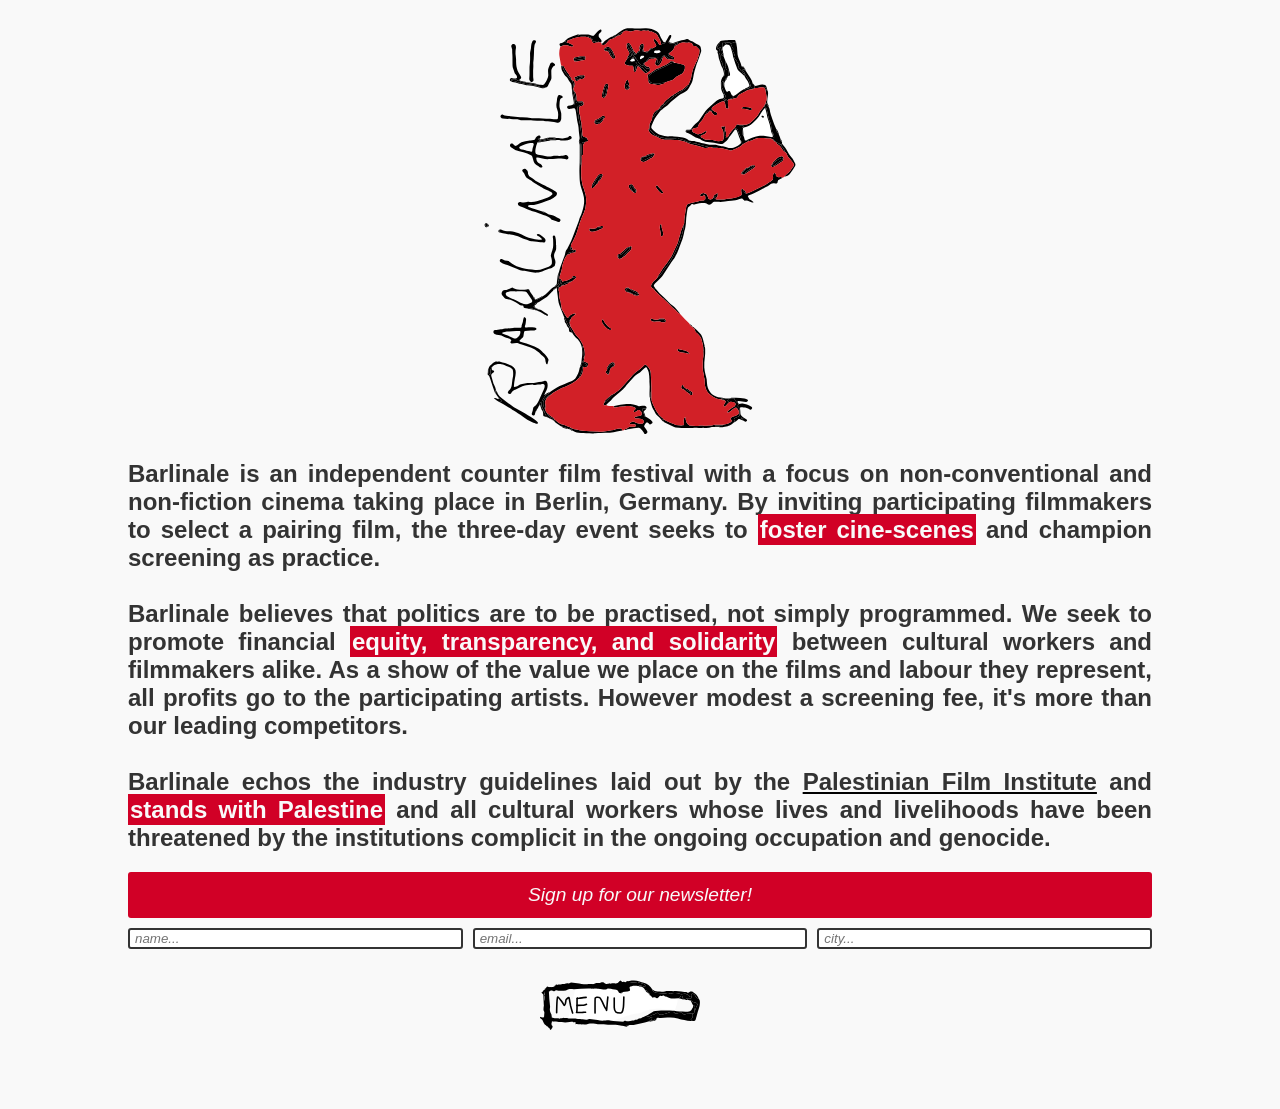
==== commit fca58646: "Add files via upload" ====
--- a/index.html
+++ b/index.html
@@ -10,7 +10,6 @@
 </head>
 <body>
     
-  
 <div class="logo">
     <a href="/index">
        <svg width="4175" height="5351" viewBox="0 0 4175 5351" fill="none" xmlns="http://www.w3.org/2000/svg">
@@ -328,9 +327,8 @@
 <path d="M1060.44 517.004C1057.94 507.842 1054.77 498.787 1053.08 489.49C1047.16 457.139 1041.12 424.761 1036.31 392.222C1030.59 353.664 1034.59 315.59 1045.26 278.188C1046.36 274.319 1048.88 270.879 1050.74 267.225C1056.17 267.709 1061.19 267.547 1066.13 264.081C1071.59 260.239 1077.77 255.349 1083.9 254.919C1108.21 253.199 1132.64 249.41 1156.63 259.191C1169.13 264.269 1182.78 266.661 1196.05 269.724C1202.71 271.255 1209.62 271.04 1214.96 265.559C1219.02 261.394 1214.67 251.345 1205.4 245.568C1196.18 239.845 1186.78 233.88 1176.68 230.199C1163.94 225.577 1150.42 223.159 1137.23 219.773C1136.99 215.662 1136.72 211.578 1136.53 207.467C1136.08 196.397 1141.8 189.276 1151.69 185.649C1158.03 183.338 1164.69 181.054 1171.33 180.705C1182.75 180.087 1192.29 176.406 1201.53 169.635C1211.42 162.38 1222.38 155.689 1235.06 155.286C1254.52 154.668 1272.28 146.688 1291.17 143.759C1299.23 142.497 1307.21 139.89 1315.3 139.595C1335.82 138.842 1356.38 139.165 1376.91 138.869C1388.14 138.708 1398.59 141.449 1408.53 146.446C1414.66 149.509 1420.65 152.922 1426.97 155.501C1445.8 163.213 1460.71 173.826 1460.85 196.88C1460.85 199.379 1462.54 202.12 1464.07 204.296C1470.55 213.593 1478.58 220.875 1490.7 221.224C1496.13 221.386 1502.39 222.245 1506.88 219.988C1523.51 211.632 1541.7 213.674 1559.11 210.691C1565.69 212.384 1572.28 214.104 1578.89 215.797C1580.61 220.526 1582.33 225.228 1584.02 229.957C1583.64 237.615 1586.65 243.15 1594.28 245.407C1612.88 250.888 1629.27 248.363 1642.51 232.698C1652.19 221.251 1664.44 211.524 1672.07 198.949C1679.84 186.16 1690.05 178.824 1703.16 174.015C1712.13 170.736 1721.21 167.62 1730.4 165.013C1753.22 158.538 1772.62 146.473 1789.6 130.163L1789.41 130.271C1821.87 124.897 1848.6 110.952 1864.4 80.4816C1883.05 62.882 1905.78 61.4042 1929.48 64.333C1934.88 65.0047 1940.31 66.0795 1945.47 67.7991C1957.64 71.8833 1969.49 71.5071 1981.69 67.7723C1990.8 64.9778 2000.44 63.9299 2009.61 61.2161C2029.84 55.2242 2050.1 55.681 2070.38 60.2219C2090.75 64.7629 2110.82 65.354 2131.19 59.6845C2137.4 57.938 2145.11 57.9649 2151.18 60.0338C2164.83 64.6285 2177.65 64.9778 2191.11 59.6576C2194.12 58.4754 2200.43 59.8726 2202.21 62.2908C2210.48 73.6835 2220.34 76.9348 2233.72 72.5282C2237.11 71.3997 2242.46 72.5282 2245.49 74.624C2257.99 83.3297 2271.85 88.838 2285.99 93.9701C2299.66 98.9141 2308.31 108.963 2314.71 121.726C2321.43 135.134 2328.44 148.462 2336.31 161.225C2352.57 187.449 2362.05 215.394 2360.74 246.535C2350.58 249.142 2341.79 247.422 2335.53 238.26C2333.22 234.874 2330.94 231.435 2329.25 227.727C2319.28 206.177 2300.82 191.372 2286.15 173.585C2283.84 170.79 2279.05 169.796 2275.26 168.479C2270.86 166.948 2263.58 173.719 2264.71 178.126C2268.09 191.319 2271.26 204.592 2279.13 216.146C2284.51 224.046 2289.59 232.16 2294.29 240.463C2302.16 254.381 2300.15 263.92 2287.52 271.847C2273.65 280.525 2259.68 289.097 2243.48 292.912C2239.21 289.043 2233.89 286.84 2228.67 288.855C2223.89 290.709 2218.76 293.853 2215.88 297.91C2213.01 301.967 2212.71 307.879 2211.29 312.984L2211.77 312.232C2208.84 315.214 2205.94 318.197 2203.01 321.179L2203.5 320.722C2200.57 323.57 2197.67 326.419 2194.74 329.267L2195.03 329.079C2187 329.025 2178.96 328.891 2170.93 328.891C2163.89 328.891 2157.84 331.094 2153.79 337.274C2148.31 336.199 2142.85 335.124 2137.37 334.05C2137.29 320.427 2135.44 307.234 2128.07 295.357L2127.99 295.922C2130.6 292.885 2134.9 290.172 2135.54 286.786C2138.36 272.088 2137.4 257.23 2135.06 242.532C2134.12 236.621 2122.14 229.5 2115.58 230.629C2104.13 232.59 2095.05 239.066 2090.24 249.034C2084.97 259.916 2081.32 271.766 2078.47 283.562C2076.24 292.832 2076.91 302.532 2083.63 310.566C2085.03 314.703 2084.25 318.304 2080.97 321.26C2064.74 326.849 2054.56 338.967 2046.44 353.342C2045.85 355.384 2045.48 357.453 2045.31 359.576C2042.41 359.173 2039.54 358.743 2036.64 358.34C2026.45 347.995 2016.3 337.65 2006.11 327.332C2004.26 322.2 2002.86 316.88 2000.5 311.99C1986.79 283.669 1970.11 256.988 1954.5 229.742C1951.41 224.341 1946.49 222.272 1940.9 222.326C1935.55 222.38 1929.99 222.998 1924.89 224.61C1919.54 226.303 1915.1 230.521 1914.27 236.191C1910.91 259.487 1910.62 282.514 1922.31 304.171C1928.78 316.181 1935.36 328.031 1942.75 339.585C1950.49 351.676 1950.12 365.756 1941.17 378.223C1937.97 382.657 1934.5 386.983 1930.61 390.798C1921.69 399.558 1921.66 410.198 1923.43 421.349C1915.19 433.816 1906.8 446.176 1898.77 458.751C1895.87 463.292 1893.34 468.182 1891.35 473.18C1885.47 487.905 1890.36 499.889 1904.14 507.036C1917.68 514.049 1931.84 517.918 1947.16 517.945C1959.39 517.945 1971.61 518.267 1983.81 518.858C1992.33 519.288 1999.88 526.006 2000.82 533.825C2002.14 544.6 2003.02 555.401 2004.1 566.203C2001.81 577.3 2003.16 587.403 2011.86 595.652C2017.48 600.999 2029.19 599.548 2032.66 592.777C2034.46 589.257 2036.15 585.629 2037.44 581.921C2043.54 564.268 2049.51 546.588 2055.53 528.908C2066.78 526.651 2077.75 526.973 2083.87 538.366C2099.56 567.627 2126.97 586.194 2148.41 610.188C2150.16 612.123 2152.66 613.681 2155.1 614.622C2158.79 616.046 2162.68 617.47 2166.55 617.604C2172.57 617.846 2176.04 613.359 2179.07 608.791C2188.31 604.76 2197.53 600.73 2204.6 593.153C2214.11 592.024 2218.41 586.543 2219.64 577.085C2221.34 563.972 2215.53 553.225 2210.16 542.289C2205.57 532.911 2198.9 527.161 2187.4 530.789C2185.09 531.514 2181.73 531.514 2179.8 530.332C2170.55 524.689 2161.55 518.617 2152.61 512.49C2145.97 507.949 2143.71 499.889 2146.53 490.645C2148.12 485.46 2150.37 480.516 2152.34 475.437C2155.64 473.234 2158.95 471.031 2162.22 468.854C2178.56 468.236 2186.89 456.709 2194.9 444.779C2198.36 442.603 2202.31 440.91 2205.22 438.115C2213.73 430.001 2223.68 426.75 2235.28 427.368C2251.75 428.227 2268.25 429.141 2283.68 421.134C2285.91 419.979 2289.05 420.597 2291.79 420.435C2300.15 419.925 2308.42 430.861 2303.75 437.309C2294.64 449.884 2290.82 464.475 2286.28 478.742C2284.72 483.659 2284.78 490.081 2286.58 494.891C2291.17 507.17 2300.39 515.07 2313.5 517.864C2325.65 520.444 2335.43 515.822 2342.41 506.391C2356.17 487.743 2370.06 469.069 2375.65 445.854C2378.23 435.187 2381.35 424.627 2384.65 414.148C2390.11 396.709 2402.63 392.787 2415.39 404.34C2419.45 408.022 2423.24 412.025 2427.08 415.975C2442.58 431.935 2461.18 438.411 2483.24 434.461L2517.66 438.76C2527.19 442.092 2531.95 440.453 2532.19 433.682C2532.43 426.991 2532.7 420.247 2532.16 413.584C2531.57 406.356 2527.38 399.826 2520.8 398.214C2503.49 393.969 2490.73 380.722 2473.78 375.859C2471.06 375.079 2468.78 369.759 2467.95 366.159C2467.06 362.397 2468.13 358.152 2468.35 354.121C2474.72 349.285 2480.95 344.206 2487.51 339.638C2514.94 320.588 2533.51 295.384 2541.54 262.738C2552.93 255.026 2568.33 255.376 2578.33 245.219C2592.38 230.951 2610.09 224.932 2628.6 218.914C2643.62 214.023 2657.65 211.874 2672.67 216.657C2686.07 220.929 2699.67 220.875 2713.27 217.812C2730.25 213.97 2745.56 221.251 2761.17 225.47C2768.05 227.324 2770.44 234.82 2772.51 241.565C2776.52 254.704 2785.01 263.06 2799.36 262.415C2812.82 261.824 2823.19 267.467 2832.43 276.173C2840.41 283.696 2848.2 291.408 2855.92 299.2C2862.02 305.353 2864.27 312.903 2864.19 321.609C2863.98 349.312 2857.88 375.724 2848.02 401.492C2840.71 420.623 2832.38 439.486 2829.99 460.122C2824.16 463.856 2818.16 468.075 2816.71 475.007C2814.13 487.26 2808.92 498.303 2803.01 509.024C2787.1 537.909 2775.71 568.406 2769.24 600.73C2764.96 622.038 2758.57 643.076 2756.45 664.572C2753.68 692.597 2738.15 715.732 2730.81 741.849C2728.21 751.119 2723.8 759.61 2716.97 766.65C2704.05 769.632 2697.12 780.541 2688.12 788.629C2663.8 810.528 2639.56 832.399 2608.42 844.652C2602.13 847.124 2596.11 850.698 2590.66 854.701C2567.53 871.71 2543.24 886.703 2517.44 899.331C2514.16 900.944 2512.15 905.162 2509.54 908.172C2493.77 916.555 2479.45 926.738 2466.31 939.018C2453.36 951.109 2437.93 960.594 2425.41 973.061C2412.92 985.502 2402.68 1000.23 2391.48 1013.93C2386.88 1014.6 2384.36 1017.21 2383.9 1021.83L2383.31 1022.42C2367.59 1030.51 2357.08 1044.05 2347.17 1057.94C2344.35 1061.89 2344.35 1067.83 2343.08 1072.88L2343.7 1072.26C2339.16 1073.69 2336.18 1076.7 2334.75 1081.21L2335.45 1080.51C2330.94 1081.94 2327.93 1084.89 2326.53 1089.46L2327.15 1088.84C2322.31 1089.89 2319.33 1092.77 2318.34 1097.66L2318.79 1097.23C2311.78 1096.61 2305.39 1098.09 2299.9 1102.76C2280.05 1119.61 2262.07 1137.66 2255.92 1164.4C2254.74 1169.59 2251.78 1174.4 2249.42 1179.26C2245.09 1188.07 2244.79 1197.5 2244.85 1207.04C2244.45 1215.24 2242.81 1223.06 2238.45 1230.18C2233.54 1238.21 2228.59 1246.24 2223.84 1254.39C2214.81 1269.84 2209.81 1286.23 2210.62 1304.5C2211.1 1315.19 2209.46 1325.97 2208.79 1336.71C2205.27 1338.6 2200.59 1339.7 2198.58 1342.63C2196.56 1345.55 2196.72 1350.31 2196.83 1354.23C2196.91 1356.81 2198.44 1359.42 2199.57 1361.92C2216.34 1399.02 2244.61 1423.42 2282.79 1436.51C2299.66 1442.28 2315.62 1449.27 2331.4 1458.03C2362.89 1475.55 2397.41 1484.66 2433.85 1485.14C2473.7 1485.65 2513.54 1487.05 2553.39 1486.81C2592.33 1486.57 2629.75 1494.01 2666.24 1506.5C2684.38 1512.71 2702.11 1520.37 2719.34 1528.78C2734.2 1536.03 2748.71 1542.64 2765.26 1546C2796.13 1552.26 2826.49 1561.02 2857.02 1569C2864.94 1571.07 2873.03 1573.3 2880.37 1576.82C2892.94 1582.89 2906.48 1585.1 2919.7 1588.64C2946.09 1595.74 2971.13 1593.26 2994.75 1579.1C3006.95 1576.71 3018.4 1579.51 3029.6 1584.1C3032.69 1586.57 3035.65 1590.95 3038.87 1591.17C3052.25 1592 3065.71 1591.76 3079.12 1591.38C3081.43 1591.33 3083.66 1588.75 3085.92 1587.33C3104.97 1589.4 3124.02 1591.41 3143.07 1593.56C3147.16 1594.02 3151.4 1594.26 3155.24 1595.58C3189.04 1607.26 3225.32 1608.93 3258.88 1621.42C3268.34 1624.94 3277.42 1624.51 3286.98 1621.16C3335.13 1604.17 3380.68 1582.25 3421.36 1551.03C3423.4 1549.47 3424.37 1546.54 3425.85 1544.25L3426.79 1543.66C3432.99 1543.64 3438.34 1542.21 3440.46 1535.41C3452.47 1529.5 3464.49 1523.62 3476.5 1517.71C3480.58 1517.95 3483.08 1515.91 3484.4 1512.17L3485.36 1511.53C3491.89 1511.1 3497.32 1508.76 3500.57 1502.69L3500.68 1502.63C3506.13 1502.1 3511.83 1502.45 3516.99 1500.89C3535.42 1495.33 3553.66 1489.23 3570.7 1479.9C3590.31 1469.15 3612.21 1464.56 3633.87 1462.2C3663.94 1458.92 3694.57 1459.37 3724.5 1464.18C3746.43 1467.7 3768.16 1469.05 3790.2 1468.24C3792.7 1469.21 3795.28 1469.8 3797.94 1469.99C3801.48 1476.46 3807.26 1478.5 3814.25 1478.18L3813.98 1478.05C3819.89 1488.8 3829.08 1496.18 3839.23 1502.55C3842.57 1508.41 3847.91 1510.08 3854.23 1509.62C3857.91 1512.55 3861.62 1515.45 3865.3 1518.38C3872.2 1535.76 3886.69 1546.59 3900.9 1556.86C3911.14 1564.27 3919.9 1571.98 3925.97 1583.11C3929.87 1590.26 3934.59 1597.05 3939.51 1603.56C3951.04 1618.79 3962.54 1634.13 3980.51 1642.6L3980.09 1642.22C3981.16 1646.57 3983.79 1649.56 3987.96 1651.17C3998.25 1659.01 4002.47 1670.7 4007.14 1681.99C4012.92 1695.93 4019.13 1709.77 4030.14 1720.28C4050.94 1740.13 4067.55 1763.4 4085.23 1785.84C4099.95 1804.54 4099.57 1821.92 4082.3 1840.14C4072.78 1850.16 4064.27 1860.59 4058.84 1873.27C4052.18 1888.83 4041.19 1901.3 4027.83 1910.59C4009.72 1923.2 3995.19 1939.45 3978.98 1953.96C3975.14 1957.4 3973.23 1962.99 3970.44 1967.58C3965.17 1974.14 3958.13 1977.42 3949.96 1978.65C3944.94 1976.61 3940.05 1973.36 3934.86 1972.8C3925.38 1971.72 3915.57 1971.19 3906.14 1972.29C3891.39 1974.01 3880 1968.74 3868.36 1960.3C3860.25 1954.42 3858.63 1949.1 3860.3 1939.77C3862.61 1926.8 3859.92 1924.11 3846.14 1919.62C3844.85 1919.19 3843.37 1918.44 3842.16 1918.68C3839.61 1919.19 3836.2 1919.51 3834.83 1921.26C3825.99 1932.33 3821.37 1945.09 3821.85 1959.36C3822.07 1966.19 3823.57 1972.99 3823.89 1979.81C3824.51 1992.81 3820.35 2004.37 3810.81 2013.21C3802.8 2020.6 3794.2 2027.5 3785.2 2033.68C3777.33 2039.08 3768.25 2042.71 3760.18 2047.87C3725.52 2070.09 3690.08 2090.75 3652.52 2107.82C3616.32 2124.26 3580.67 2141.89 3544.5 2158.39C3525.83 2166.9 3506.51 2174.02 3487.51 2181.84C3480.93 2184.56 3474.35 2185.34 3467.63 2182.41C3469.35 2161.82 3461.56 2147.26 3441.22 2140.6C3436.19 2136.03 3431.38 2131.17 3426.03 2126.95C3420.5 2122.6 3410.48 2126.06 3409.62 2132.29C3409.05 2136.33 3408.33 2140.38 3408.19 2144.44C3407.82 2156.85 3410.21 2168.81 3413.89 2180.69C3418.73 2196.19 3415.61 2207.13 3399.94 2214.65C3371.52 2228.33 3341.53 2238.83 3310.82 2244.61C3286.9 2249.12 3262.69 2254.82 3237.81 2254.18C3229.78 2253.96 3221.64 2256.46 3213.58 2257.8C3204.15 2259.39 3194.8 2262.29 3185.34 2262.5C3152.56 2263.23 3119.75 2263.31 3086.94 2262.93C3081.97 2262.88 3077.03 2259.12 3072.08 2257.1C3085.25 2246.65 3090.54 2230.4 3100.78 2217.77C3102.15 2216.1 3102.23 2212.1 3101.18 2210C3096.8 2201.08 3102.18 2194.42 3105.48 2187.14C3105.86 2186.3 3105.53 2184.58 3104.89 2184.02C3104 2183.24 3102.18 2182.46 3101.32 2182.86C3090.33 2188 3079.07 2192.72 3068.59 2198.8C3053.57 2207.48 3043.25 2219.46 3046.15 2238.56L3046.53 2237.84C3042.15 2239.45 3039.25 2242.51 3037.77 2246.92L3038.44 2246.28C3035.59 2249.02 3032.74 2251.78 3029.9 2254.52C3018.56 2264.76 3005.07 2264.28 2991.53 2261.43C2987.98 2260.68 2983.65 2257.8 2982.07 2254.69C2978.39 2247.51 2975.35 2239.77 2973.52 2231.93C2970.7 2219.76 2965.19 2209.01 2958.8 2198.56C2955.09 2192.46 2949.58 2188.77 2942.46 2187.65C2938.43 2187.03 2934.4 2186.46 2930.37 2185.9C2926.1 2182.25 2921.37 2179.8 2915.57 2180.02C2899.74 2180.63 2886.65 2187.62 2875.77 2198.47C2872.01 2202.24 2870.8 2207.96 2872.87 2213.71C2874.91 2219.38 2883 2223.92 2889.5 2222.31C2894.72 2220.99 2900.06 2219.57 2904.85 2217.2C2913.82 2212.77 2923.25 2212.58 2932.84 2212.93C2942.03 2227.95 2941.31 2244.26 2938.08 2260.52C2937.41 2263.93 2933.68 2267.48 2930.45 2269.52C2922.2 2274.73 2912.91 2277.55 2903.07 2277.5C2882.17 2277.39 2862.34 2282.85 2842.51 2288.51C2835.9 2290.4 2829.34 2292.81 2822.57 2293.67C2785.6 2298.38 2751.23 2313.13 2715.17 2321.38C2704.86 2323.74 2698.94 2331.53 2696.02 2341.15C2693.22 2350.31 2691.1 2359.75 2689.38 2369.2C2684.76 2394.84 2679.95 2420.47 2676.27 2446.24C2673.18 2467.95 2670.92 2489.74 2667.26 2511.42C2664.55 2527.57 2665.38 2544.34 2664.93 2560.81C2664.6 2571.93 2663.21 2582.74 2657.94 2592.73C2656.09 2594.72 2653.43 2596.39 2652.51 2598.75C2642.89 2623.01 2633.38 2647.3 2624.25 2671.76C2620.89 2680.73 2618.39 2690.08 2615.78 2699.32C2612.4 2711.23 2609.87 2723.4 2605.92 2735.09C2599.28 2754.65 2594.23 2774.58 2588.75 2794.44C2584.75 2808.9 2583.35 2823.94 2576.55 2837.97C2553.18 2886.26 2530.98 2935.1 2508.28 2983.71C2498.93 3003.7 2487.94 3022.67 2475.2 3040.78C2448.3 3078.94 2424.2 3119.13 2392.09 3153.5C2388.41 3157.45 2386.05 3162.64 2383.15 3167.31C2373.71 3182.49 2364.58 3197.89 2354.8 3212.85C2342.04 3232.39 2328.74 3251.6 2315.78 3271C2313.98 3273.69 2314.84 3276.32 2317.48 3278.36C2308.61 3296.18 2292.62 3307.33 2278.49 3320.25C2270.4 3327.64 2260.54 3334.14 2255.17 3343.23C2223.43 3396.72 2217.09 3396.27 2269.81 3435.79C2270.97 3438.24 2271.58 3441.25 2273.38 3443.07C2303.02 3473.38 2332.87 3503.48 2362.56 3533.73C2371.24 3542.57 2380.7 3550.26 2391.37 3556.62C2395.99 3559.36 2399.83 3563.56 2403.65 3567.48C2433.1 3597.84 2466.36 3624.34 2494.17 3656.42C2502.18 3665.66 2511.15 3674.64 2521.26 3681.33C2533.99 3689.74 2544.74 3700.05 2555.51 3710.51C2568.28 3722.89 2580.61 3735.74 2593.67 3747.8C2598.53 3752.32 2604.93 3755.16 2610.62 3758.76C2612.83 3760.32 2615.49 3761.5 2617.15 3763.52C2650.82 3804.79 2690.24 3840.5 2727.59 3878.23C2731.35 3882.01 2734.22 3886.69 2737.5 3890.96C2737.34 3893.46 2736 3897.01 2737.15 3898.24C2744.27 3905.85 2751.42 3913.61 2759.64 3919.9C2763.32 3922.72 2769.53 3922.24 2774.58 3923.23C2774.58 3923.23 2773.4 3922.56 2773.4 3922.59C2776.22 3933.98 2785.6 3940.4 2793.12 3948.11C2801.02 3956.23 2806.69 3964.96 2807.12 3976.7C2807.44 3985.52 2812.98 3991.8 2819.16 3997.34C2823.22 4000.97 2827.62 4004.22 2832.08 4007.33C2852.77 4021.68 2864.76 4043.61 2879.78 4062.79C2884.56 4068.92 2886.25 4077.68 2888.56 4085.47C2892.03 4097.21 2894.47 4109.25 2897.86 4121.02C2906.89 4152.54 2914.14 4184.27 2912.93 4217.37C2912.69 4224.17 2913.42 4231 2913.69 4237.79C2913.9 4247.41 2913.6 4257.06 2914.41 4266.62C2916.4 4290.14 2915.49 4313.73 2910.89 4336.57C2907.02 4355.75 2906.24 4374.75 2906.19 4394.01C2906.14 4416.05 2906.46 4438.11 2906.14 4460.14C2905.87 4479.51 2907.59 4498.48 2912.8 4517.29C2917.93 4535.83 2922.58 4554.59 2922.58 4574.09C2922.58 4578.2 2922.69 4582.61 2924.14 4586.35C2932.41 4607.47 2932.31 4629.55 2931.66 4651.59C2931.2 4666.93 2934.46 4681.65 2936.79 4696.59C2944.21 4743.69 2967.77 4781.77 3003.73 4811.73C3025.87 4830.19 3050.67 4845.48 3077.21 4857.38C3082.24 4859.64 3087.26 4862.3 3092.58 4863.34C3112.74 4867.24 3133 4870.52 3153.23 4874.04L3153.82 4874.31C3158.17 4879.84 3164.24 4881.83 3170.91 4882.21C3178.7 4882.64 3186.52 4882.74 3194.31 4882.99C3197.94 4888.57 3201.57 4894.19 3205.17 4899.78C3203.77 4902.09 3203.55 4904.48 3204.52 4907.01C3197.4 4918.61 3190.04 4930.12 3183.27 4941.94C3181.31 4945.35 3179.86 4949.73 3180.1 4953.57C3180.31 4957.25 3182.11 4962.2 3184.88 4963.94C3187.65 4965.69 3193.32 4965.56 3196.25 4963.78C3209.28 4955.94 3218.36 4943.82 3228.19 4932.48C3235.29 4924.28 3243.03 4916.47 3251.41 4909.64C3257.75 4904.48 3265.89 4901.15 3274.3 4902.36C3287.74 4904.29 3301.31 4906.36 3314.28 4910.23C3320.28 4912.03 3325.52 4917.7 3330.11 4922.51C3336.94 4929.66 3336.96 4940.35 3330.81 4948.74C3326.81 4954.22 3322.26 4959.35 3317.97 4964.62C3303.64 4972.68 3288.3 4979.31 3275.3 4989.12C3257.88 5002.26 3242.19 5017.74 3226.07 5032.54C3224.7 5033.8 3224.49 5038.64 3225.7 5039.85C3228.3 5042.46 3232.57 5045.76 3235.45 5045.2C3240.53 5044.2 3245.5 5041.09 3249.8 5037.92C3269.63 5023.3 3289.51 5008.68 3308.8 4993.34C3319.15 4985.12 3330.97 4983.05 3343.3 4981.73L3343.57 4981.84C3351.44 4990.46 3359.34 4999.09 3367.22 5007.74C3370.25 5015.37 3374.1 5022.79 3376.19 5030.69C3382.56 5054.49 3375.55 5065.94 3356.52 5073.81C3336.26 5082.2 3315.84 5090.2 3295.39 5098.13C3283.44 5102.75 3274.49 5110.95 3267.26 5121.1C3266.16 5122.66 3266.56 5126.83 3267.91 5128.33C3271.51 5132.34 3276.34 5135.24 3280.08 5139.13C3286.85 5146.2 3285.51 5158.56 3277.28 5164.42C3271.75 5168.37 3265.97 5172.18 3259.87 5175.14C3241.28 5184.11 3221.58 5190 3201.62 5195.13C3191.03 5197.84 3180.61 5201.15 3170.13 5204.18C3139.87 5204.08 3109.62 5203.89 3079.39 5203.94C3064.21 5203.94 3049.3 5206.04 3034.44 5209.56C3023.8 5212.08 3012.7 5213.51 3001.76 5213.75C2974.28 5214.37 2946.76 5214.1 2919.25 5214.02C2894.5 5213.97 2869.78 5212.92 2845.17 5217.51C2834.47 5219.5 2823.19 5219.98 2812.33 5219.15C2786.3 5217.16 2760.34 5214.1 2734.38 5211.14C2730.44 5210.69 2725.79 5209.4 2723.05 5206.82C2710.01 5194.59 2697.41 5182.04 2691.72 5164.18C2685.83 5145.74 2682.63 5126.91 2681.02 5107.72C2680.73 5104.12 2678.42 5102.89 2675.3 5103.93C2674.06 5104.36 2672.48 5104.53 2671.67 5105.36C2662.67 5114.74 2658.91 5126.37 2658.13 5139C2656.92 5158.26 2657.3 5177.48 2662.35 5196.34C2663.42 5200.37 2657.65 5208.05 2653.64 5208.94C2650.96 5209.53 2648.3 5210.34 2645.58 5210.66C2615.06 5214.45 2585.42 5205.88 2555.3 5204.29C2537.22 5197.76 2518.65 5192.31 2501.18 5184.44C2469.88 5170.3 2438.44 5156.33 2408.65 5139.08C2405.61 5132.5 2400.02 5130.24 2393.25 5130.11L2393.41 5130.21C2387.63 5118.79 2377.4 5111.91 2367.35 5104.9C2343.33 5088.16 2326.96 5064.33 2311.22 5040.66C2296.95 5019.19 2285.72 4995.6 2274.16 4972.46C2265.05 4954.19 2257.45 4935.17 2249.2 4916.44C2240.87 4897.5 2236.57 4877.88 2236.87 4856.92C2237.3 4826.94 2236.41 4796.92 2236.06 4766.94C2236.3 4753.23 2236.65 4739.53 2236.73 4725.8C2237.06 4661.2 2228.94 4596.99 2228.78 4532.42C2228.73 4513.91 2223.84 4496.95 2215.78 4481.02C2204.49 4458.69 2187.97 4440.26 2168.75 4424.27C2162.98 4419.46 2151.32 4419.67 2145.65 4424.48C2144.6 4425.37 2143.52 4426.23 2142.56 4427.22C2111.98 4459.09 2077.29 4485.88 2040.1 4509.47C2020.06 4522.18 2004.9 4539.97 1989.51 4557.52C1978.65 4569.88 1968.12 4582.53 1957.21 4594.84C1948.1 4605.13 1937.92 4614.53 1929.48 4625.31C1900.57 4662.17 1866.66 4694.36 1834.58 4728.27C1808.92 4755.38 1777.8 4775.72 1749.16 4799.15C1747.17 4800.77 1744.05 4801.01 1741.47 4801.87C1736.77 4802.05 1733.65 4804.5 1731.88 4808.77L1732.34 4808.48C1725.49 4808.34 1718.74 4809.01 1713.5 4814.01C1703.72 4823.31 1692.36 4830.64 1682.12 4839.22C1664.6 4853.89 1648.61 4870.41 1632.3 4886.48C1626.28 4892.39 1623.87 4900.13 1624.94 4908.73C1620.64 4917.24 1616.05 4925.63 1612.18 4934.36C1609.25 4941 1614.19 4947.9 1621.34 4949.54C1630.1 4951.56 1637.33 4947.2 1645.12 4945.08C1671.18 4959.97 1700.01 4958.79 1728.52 4959.22C1736.58 4959.32 1744.56 4955.51 1752.73 4958.73C1751.87 4963.94 1747.25 4964.13 1743.54 4965.64C1742.28 4966.15 1740.64 4966.79 1740.13 4967.84C1738.49 4971.2 1740 4972.52 1743.33 4973.64C1756.68 4978.18 1769.79 4979.8 1783.66 4975.2C1808.7 4966.93 1834.82 4965.26 1860.96 4963.86C1871.93 4963.27 1882.86 4961.85 1893.74 4960.32C1937.06 4954.3 1978.54 4962.63 2019.33 4976.22C2028.12 4979.15 2032.34 4993.77 2026.4 5000.73C2020.22 5007.98 2012.61 5014.06 2006.7 5021.53C2004.72 5024.05 2004.55 5030.1 2006.27 5032.86C2008.02 5035.66 2013.13 5037.78 2016.73 5037.73C2026.56 5037.59 2035.53 5033.67 2043.3 5027.71C2048.73 5023.54 2053.4 5018.35 2058.7 5014.03C2065.44 5008.52 2074.58 5007.98 2081.88 5012.07C2103.3 5024.05 2113.03 5042.4 2111.28 5066.72C2110.74 5074.14 2106.52 5079.97 2099.7 5082.44C2092.04 5085.21 2083.93 5087.76 2075.89 5088.14C2060.55 5088.86 2046.04 5093 2031.48 5096.97C2027.63 5098.02 2023.93 5100.25 2020.78 5102.73C2018.88 5104.23 2017.16 5107.32 2017.24 5109.66C2017.32 5111.86 2019.39 5114.84 2021.43 5115.95C2024.95 5117.83 2029.06 5119.3 2033.04 5119.57C2044.03 5120.3 2055.04 5120.22 2066.03 5120.62C2079.84 5121.13 2093.44 5122.93 2106.52 5127.66C2115.77 5130.99 2124.23 5135.64 2130.25 5143.43C2133.47 5147.62 2136.13 5152.78 2137.34 5157.92C2140.49 5171.11 2130.06 5186.4 2116.57 5188.79C2100.16 5191.69 2083.68 5192.31 2067.72 5186.37C2052.25 5180.62 2036.85 5174.66 2021.59 5168.37C2008.26 5162.89 1994.5 5162.97 1980.99 5165.73C1968.58 5168.26 1958.34 5175.43 1951.73 5186.59C1950.98 5187.85 1953.39 5193.01 1954.63 5193.11C1970.99 5194.54 1987.41 5195.18 2003.8 5196.42C2010.6 5196.93 2017.37 5198.19 2024.06 5199.46C2028.25 5200.24 2033.14 5206.95 2033.6 5211.71C2034 5216.2 2029.7 5223.77 2025.67 5225.09C2021.8 5226.35 2017.83 5228.02 2013.88 5228.13C1998.75 5228.5 1983.6 5228.56 1968.47 5228.29C1954.36 5228.04 1941.68 5229.58 1930.8 5240.83C1922.17 5249.78 1909.57 5253.11 1897.59 5256.61C1889.26 5259.03 1883.64 5265.1 1879.42 5272.51C1874.05 5278.72 1867.2 5278.99 1859.83 5277.43C1858.52 5275.01 1857.12 5272.62 1855.99 5270.12C1850.19 5257.23 1840.06 5252.28 1826.25 5252.87C1806.93 5253.71 1787.96 5255.69 1769.69 5262.68C1762.03 5265.61 1754.02 5269.13 1746.04 5269.56C1723.87 5270.74 1702.81 5277.11 1681.58 5282.24C1652 5289.39 1621.58 5288.34 1591.81 5293.58C1574.26 5296.67 1556.24 5293.45 1538.66 5289.66C1534.69 5288.8 1530.44 5289.15 1526.33 5289.12C1464.48 5288.98 1402.78 5286.67 1341.14 5280.6C1312.34 5277.75 1283.91 5274.31 1256.16 5265.77C1241.73 5261.34 1227.06 5257.74 1212.49 5253.73C1205.43 5245.72 1196.21 5244.95 1186.46 5245.99H1186.54C1182.29 5238.12 1174.1 5235.89 1166.76 5232.72C1154.37 5227.37 1141.42 5223.18 1129.2 5217.49C1116.86 5211.76 1104.53 5206.93 1091.18 5203.78C1052.16 5194.62 1017.2 5177.88 990.577 5146.47C985.445 5140.42 980.071 5133.87 971.258 5132.52L969.619 5130.21C969.941 5125.64 967.55 5123.17 963.331 5122.1C961.236 5118.79 959.946 5114.22 956.963 5112.37C932.082 5096.92 907.98 5080.5 886.834 5060C885.087 5058.31 881.997 5058.01 879.552 5057.1C864.586 5039.77 853.945 5020.26 849.619 4997.58C851.017 4995.27 853.327 4993.1 853.65 4990.65C856.068 4971.79 858.056 4953.01 852.736 4934.12C850.56 4926.43 848.652 4917.81 849.942 4910.15C854.536 4882.82 864.29 4857.7 887.398 4840.13C892.772 4836.04 899.194 4833.25 904.218 4828.79C908.088 4825.35 910.533 4820.3 913.623 4815.95L913.085 4816.35C925.418 4816.54 933.614 4810.44 938.665 4799.56C974.59 4771.45 1014.46 4749.95 1055.09 4729.72C1062.48 4726.04 1069.98 4722.36 1077.82 4719.94C1106.9 4710.99 1134.03 4697.53 1161.25 4684.34C1204.81 4663.27 1245.65 4638.07 1279.16 4602.39C1282.89 4598.41 1287.49 4595.27 1291.68 4591.75C1298.96 4590.81 1304.23 4586.75 1307.8 4580.62C1313.25 4571.22 1317.77 4561.17 1323.87 4552.22C1337.41 4532.45 1343.43 4510.73 1343.13 4486.98C1343.03 4478.84 1343.35 4470.67 1343.86 4462.53C1344.26 4456.08 1351.57 4449.42 1357.53 4449.96C1364.28 4450.55 1371 4452.03 1377.74 4452.13C1381.64 4452.21 1386.07 4451.22 1389.4 4449.26C1408.21 4438.11 1412.54 4425.13 1408.08 4404.36C1406.87 4398.8 1402.11 4395.14 1396.95 4393.26C1382.95 4388.16 1368.79 4383.51 1354.69 4378.7C1352.7 4369.43 1353.16 4360.37 1356.62 4351.43C1360.52 4341.38 1361.27 4330.87 1360.36 4320.18C1365.09 4310.15 1367.83 4299.81 1368.15 4288.52C1369.06 4253.81 1363.02 4220.36 1351.52 4187.74C1352.08 4180.91 1350.2 4175.16 1344.05 4171.43L1343.86 4170.89C1342.65 4164.25 1343.13 4156.62 1339.94 4151.14C1318.04 4113.39 1294.82 4076.52 1263.38 4045.57C1255.7 4037.99 1248.82 4029.23 1243.04 4020.12C1232.81 4004 1223.97 3986.99 1214.02 3970.66C1202.74 3952.09 1192.07 3933.09 1178.8 3915.82C1178.21 3912.75 1177.62 3909.66 1177.03 3906.6C1178.56 3897.36 1178.26 3888.57 1170.93 3881.5C1170.39 3876.67 1169.85 3871.83 1169.31 3866.99C1174.55 3856.46 1180.2 3846.01 1178.42 3833.57L1178.66 3833.11C1183.37 3831.88 1185.27 3828.68 1185.17 3824.03C1188.47 3813.31 1193.68 3803.64 1202.23 3796.3C1211.55 3788.27 1221.47 3780.9 1230.98 3773.06C1236.22 3768.73 1241.24 3764.16 1246.19 3759.49C1246.97 3758.76 1247.37 3756.45 1246.81 3755.73C1245.43 3753.87 1243.53 3751.37 1241.59 3751.13C1237.59 3750.65 1233.29 3750.89 1229.34 3751.8C1199.11 3758.84 1172.05 3770.37 1156.15 3799.85C1151.31 3808.82 1138.31 3808.02 1131.78 3798.88C1121.41 3784.4 1111.57 3769.48 1102.14 3754.36C1091.98 3738.07 1085.08 3719.99 1072.91 3704.73C1066.05 3696.13 1062 3685.22 1062.96 3673.91C1064.52 3655.58 1055.01 3639.09 1055.23 3621.16C1055.47 3601.31 1045.42 3584.14 1041.39 3565.49C1036.5 3542.89 1030.59 3520.08 1034.97 3496.54C1037.33 3483.83 1035.58 3471.82 1029.24 3460.7C1023.3 3450.33 1023.44 3439.96 1026.96 3428.94C1028.6 3423.75 1028.87 3418.14 1029.75 3412.71C1048.13 3410.86 1058.42 3397.13 1070.06 3385.33L1070 3386.24C1076.59 3385.65 1083.65 3386.35 1089.7 3384.2C1106.06 3378.4 1122.08 3371.63 1138.01 3364.75C1144.11 3362.12 1150.05 3358.76 1155.29 3354.73C1158.19 3352.5 1159.51 3348.2 1161.52 3344.81L1161.23 3345.08C1178.02 3346.53 1191.75 3340.43 1202.98 3328.12L1202.26 3328.64C1205.18 3326.67 1208.11 3324.71 1211.04 3322.75C1222.06 3313.59 1233.1 3304.4 1244.12 3295.24C1246 3293.41 1248.61 3291.91 1249.68 3289.67C1257.28 3273.79 1250.81 3261.95 1234.63 3262.16C1224.07 3262.29 1213.3 3261.46 1203.65 3267.64C1200.37 3269.74 1199.3 3274.52 1202.66 3277.31C1204.62 3278.95 1207.39 3279.6 1209.81 3280.7C1172.4 3304.24 1133.36 3323.64 1088.87 3329.84C1083.55 3330.6 1078.55 3333.53 1073.42 3335.43C1070.73 3329.6 1067.21 3323.99 1065.57 3317.86C1061.73 3303.54 1051.33 3297.12 1038.38 3293.22C1039.21 3265.36 1047.57 3239.13 1056.17 3213.02C1063.96 3189.45 1071.48 3165.99 1071.88 3140.76C1072.02 3132.7 1074.52 3124.51 1076.88 3116.69C1082.85 3096.97 1088.52 3077.08 1095.88 3057.84C1106.73 3029.5 1121.59 3003.33 1143.44 2981.67C1147.44 2981.16 1152.01 2981.75 1155.34 2980C1179.39 2967.29 1204.46 2958.32 1231.81 2956.2C1238.8 2955.66 1244.17 2951.39 1248.23 2945.58C1252.88 2938.92 1252.13 2930.27 1246.16 2923.33C1241.62 2918.04 1236.35 2917.07 1228.1 2920.25C1225.61 2921.21 1223.32 2922.72 1220.93 2923.95C1214.86 2921 1208.78 2918.01 1202.74 2915.06C1207.52 2907.37 1208.25 2899.82 1201.1 2893.24C1196.21 2888.75 1190.73 2884.94 1185.52 2880.8C1184.79 2865.3 1188.44 2851 1195.81 2837.27C1208.14 2814.27 1219.83 2790.89 1231.87 2767.73C1249.01 2734.71 1263.46 2700.34 1273.41 2664.69C1280.02 2640.96 1285.47 2616.94 1293.83 2593.7C1300.79 2574.35 1307.13 2554.77 1314.33 2535.53C1322.01 2514.97 1328.54 2493.66 1338.86 2474.45C1352.67 2448.76 1361.19 2421.38 1370.3 2394.09C1373.33 2385 1375.54 2375.57 1377.04 2366.11C1383.33 2326.7 1386.69 2287.2 1384.4 2247.14C1383.06 2223.57 1379.19 2200.92 1371.69 2178.64C1367.77 2166.96 1363.71 2155.16 1361.38 2143.1C1359.28 2132.16 1356.25 2121.82 1351.14 2111.98C1342.84 2095.94 1337.97 2078.93 1336.17 2060.9C1335.5 2054.13 1333.35 2047.52 1331.79 2040.86C1324.49 2010.09 1318.79 1979.19 1319.86 1947.24C1320.7 1922.52 1320 1897.78 1320.08 1873.03C1320.16 1853.82 1320.08 1834.66 1324.24 1815.61C1326.55 1805.05 1325.77 1793.82 1326.39 1782.88C1326.74 1765.5 1327.33 1748.11 1327.33 1730.76C1327.33 1716.06 1325.08 1701.31 1329.05 1686.74C1341.55 1685.59 1343.29 1684.41 1343.75 1677.5C1344.02 1673.42 1344.66 1669.36 1344.69 1665.3C1344.83 1639.4 1344.58 1613.5 1344.91 1587.62C1345.42 1548.63 1345.58 1548.66 1368.5 1516.9C1371.88 1515.02 1375.08 1512.33 1378.73 1511.45C1385.08 1509.92 1391.71 1509.78 1398.13 1508.57C1406.22 1507.01 1411.73 1498.98 1409.15 1490.81C1406.84 1483.5 1402.49 1476.84 1399.05 1469.88C1397.76 1462.6 1393.7 1457.33 1386.98 1454.46C1383.22 1452.84 1379.14 1452.01 1375.24 1450.69C1341.04 1439.19 1335.82 1432.37 1335.53 1397.92C1335.37 1377.31 1335.05 1356.95 1330.15 1336.58C1326.66 1322.04 1325.96 1306.62 1325.75 1291.57C1325.51 1273.54 1323.81 1255.97 1317.71 1238.96C1313.5 1227.22 1311.16 1215.13 1311.18 1202.66C1311.24 1187.32 1307.77 1172.73 1302.59 1158.43C1292 1129.36 1294.36 1098.92 1293.91 1068.88C1293.75 1058.53 1300.92 1051.39 1311.1 1048.24C1318.95 1045.8 1326.93 1043.7 1334.67 1040.99C1343.05 1038.06 1348.59 1031.58 1350.66 1023.42C1355.06 1006.16 1352.78 990.661 1335.42 980.908C1329.67 976.411 1324.07 976.537 1318.63 981.284L1318.22 981.472C1304.66 981.257 1291.06 981.418 1277.54 980.693C1270.56 980.316 1261.85 971.181 1261.34 964.248C1260.67 954.763 1260.51 945.251 1260.51 935.74C1260.51 910.751 1253.28 887.536 1243.47 864.965C1240.68 858.543 1235.92 853.761 1229.45 850.805C1227 844.383 1226.52 836.967 1220.12 832.561C1219.75 824.527 1219.34 816.493 1218.97 808.459C1220.61 808.378 1222.06 807.787 1223.32 806.712C1226.6 797.818 1230.17 789.005 1233.1 779.977C1240.38 757.756 1237.48 736.905 1223.75 717.828C1218.54 710.573 1211.42 707.402 1202.42 709.122L1202.95 709.283C1200.03 706.354 1197.12 703.426 1194.19 700.47L1194.52 701.142C1196.26 691.415 1195.89 681.957 1188.53 674.487C1177.91 663.739 1169.26 651.89 1163.24 637.918C1161.15 633.054 1157.52 628.728 1154.19 624.51C1132.37 596.834 1112.19 568.218 1098.65 535.33C1094.83 526.06 1086.96 520.578 1076.43 519.987C1071.43 517.569 1067.1 511.631 1060.6 516.897L1060.44 517.004ZM1855.78 3022.64L1855.24 3023.18C1859.89 3022 1862.84 3019.1 1864.03 3014.45L1863.57 3014.8C1872.54 3015.5 1879.23 3011.04 1885.2 3005.07C1909.35 2980.92 1933.3 2956.57 1957.72 2932.71C1966.78 2923.87 1972.79 2913.29 1977.42 2901.92C1979.35 2897.16 1978.92 2891.31 1978.87 2885.96C1978.81 2880.67 1973.71 2875.29 1968.71 2874.78C1960.3 2873.92 1952.32 2874.73 1946.6 2882.12C1944.96 2883.41 1943.08 2884.11 1940.98 2884.21C1930.72 2882.74 1922.68 2886.85 1915.27 2893.64C1903.28 2904.63 1889.04 2913.66 1879.07 2926.18C1867.71 2940.48 1851.48 2947.92 1839.23 2960.23C1830.87 2968.64 1821.84 2971.7 1810.64 2973.37C1798.52 2975.19 1789.49 2993.33 1793.2 3005.34C1795.19 3011.82 1796.99 3018.45 1799.73 3024.61C1801.31 3028.15 1804.21 3031.46 1807.25 3033.98C1817.68 3042.72 1833.93 3041.24 1847.66 3030.71L1846.88 3031.24C1851.53 3030.09 1854.62 3027.27 1855.86 3022.56L1855.78 3022.64ZM1996.49 2163.17C1997.81 2167.41 2000.63 2170.02 2004.96 2171.01C2011.14 2181.04 2020.54 2181.41 2030.32 2178.78C2036.26 2177.19 2036.82 2171.04 2039.03 2166.04C2046.09 2150.06 2043.92 2136.94 2029.54 2126.25C2018.04 2117.7 2012.78 2104.57 2006.11 2092.64C2001.3 2084.06 1995.63 2076.59 1988.24 2070.25C1982.66 2065.47 1976.37 2063.94 1969.17 2064.56C1960.68 2065.28 1953.26 2068.61 1946.25 2073.18C1942.27 2075.79 1939.07 2083.02 1939.91 2087.48C1945.49 2117.52 1960.11 2141.11 1988 2155.32C1989.16 2159.73 1991.95 2162.36 1996.47 2163.17H1996.49ZM3500.52 1849.14C3497.8 1849.14 3495.09 1849.39 3492.4 1849.17C3477.76 1848.1 3465.94 1852.88 3457.93 1865.64C3440.14 1876.42 3427.35 1892.43 3414.02 1907.83C3409.46 1913.09 3408.76 1920.05 3409.38 1927.15C3410.15 1935.99 3416.17 1938.19 3426.57 1933.06C3435.84 1937.54 3445.11 1941.52 3453.52 1931.45C3458.55 1929.67 3464.75 1929.21 3468.41 1925.91C3488.67 1907.56 3512.26 1894.07 3534.64 1878.83C3548.05 1869.73 3561.67 1860.86 3574.84 1851.4C3579.16 1848.28 3582.79 1843.96 3586.04 1839.66C3590.48 1833.77 3590.26 1827.06 3587.92 1820.29C3585.91 1814.51 3580 1813.7 3572.04 1818.19C3570.4 1818.3 3568.82 1818.08 3567.29 1817.52C3562.1 1817.2 3556.41 1815.34 3551.84 1816.87C3535.66 1822.27 3520.13 1829.45 3506.43 1839.85C3503.5 1842.08 3502.02 1846.19 3499.87 1849.44C3499.87 1849.44 3500.54 1849.12 3500.52 1849.12V1849.14ZM1988.22 3494.23C1988.22 3494.23 1987.73 3493.96 1987.76 3493.96C1990.9 3498.18 1993.16 3504.17 1997.35 3506.32C2017.93 3516.83 2039.65 3522.53 2062.91 3516.88C2065.41 3516.29 2068.18 3514.95 2069.79 3513.07C2072.29 3510.19 2075.54 3506.51 2075.44 3503.26C2075.36 3500.22 2071.32 3497.3 2069.01 3494.31C2066.73 3484.48 2059.18 3478.49 2052.44 3472.01C2034.27 3454.55 2008.21 3453.12 1987.71 3440.33C1980.53 3435.87 1972.42 3435.58 1964.28 3435.85C1960.62 3433.51 1956.94 3431.2 1953.29 3428.86C1951.51 3421.98 1947.7 3416.36 1941.06 3413.79C1922.2 3406.48 1907.07 3410.72 1894.6 3426.49C1892.99 3428.54 1891.11 3431.25 1891.16 3433.59C1891.46 3444.63 1894.47 3455.54 1902.75 3462.71C1915.16 3473.46 1929.59 3480.82 1947.11 3477.36L1946.49 3477.06C1956.99 3491.01 1971.96 3494.21 1988.22 3494.21V3494.23ZM1590.92 2642.01L1590.09 2642.6C1596.46 2640.05 1601.89 2636.45 1605.43 2630.3C1609.6 2623.07 1605.35 2611.49 1597.69 2610.98C1589.77 2610.44 1581.17 2609.44 1573.89 2611.78C1562.23 2615.52 1550.59 2617.88 1538.47 2618.69C1528.69 2619.33 1525.28 2626.56 1522.7 2634.51C1498.01 2643.35 1472.99 2648.06 1446.88 2641.15C1444.4 2640.51 1441.53 2641.39 1438.84 2641.55C1433.17 2641.9 1426 2648.7 1424.98 2654.67C1423.5 2663.34 1427.18 2671.73 1433.74 2675.84C1440.8 2680.27 1448.33 2683.07 1456.66 2683.42C1475.79 2684.2 1494.73 2683.31 1512.81 2676.13C1529.15 2669.66 1546.32 2665.36 1561.31 2655.34C1566.66 2651.76 1574.1 2651.39 1580.61 2649.53C1585.58 2649.13 1589.02 2646.63 1590.92 2642.01ZM1615.83 1205C1621.31 1204.44 1626.74 1203.71 1629.21 1197.69C1631.95 1191.03 1631.44 1184.28 1628.46 1178C1627.44 1175.85 1624.65 1173.99 1622.25 1173.16C1612.88 1169.96 1603.55 1169.88 1594.79 1175.31C1591.33 1177.46 1587.86 1179.72 1584.8 1182.35C1561.99 1202.07 1538.18 1219.7 1506.66 1223C1504.22 1223.27 1502.33 1229.21 1500.21 1232.51C1500.35 1234.07 1500.05 1235.55 1499.33 1236.92C1496.69 1241.6 1493.06 1246 1491.67 1251.03C1489.76 1257.91 1492.07 1264.68 1496.77 1270.13C1503.3 1277.65 1512.14 1281.58 1521.44 1284.32C1528.86 1286.52 1534.28 1281.85 1540.25 1278.43C1543.39 1276.66 1547.99 1276.39 1551.69 1276.93C1557.61 1277.79 1562.36 1276.23 1566.98 1272.9C1585.15 1259.89 1599.6 1243.5 1610.16 1223.92C1613.31 1218.08 1614.22 1211.07 1616.15 1204.6L1615.86 1204.97L1615.83 1205ZM2651.92 4741.09C2654.42 4742.08 2657.4 4742.49 2659.34 4744.12C2670.68 4753.66 2682.1 4763.17 2692.93 4773.28C2704.83 4784.43 2722.13 4787.65 2732.53 4800.82C2734.87 4804.07 2736.72 4809.47 2739.65 4810.14C2748.57 4812.18 2757.9 4812.7 2767.09 4813.02C2768.62 4813.07 2771.33 4809.39 2771.71 4807.16C2772.59 4801.87 2772.75 4796.39 2772.54 4791.01C2772.14 4780.67 2767.78 4771.42 2757.52 4769.06C2741.72 4765.46 2731.59 4754.6 2720.95 4744.23C2712.43 4735.93 2702.52 4733.19 2691.13 4734.13C2676.83 4725.99 2666.24 4714.08 2657.22 4700.62C2656.71 4697.99 2656.68 4695.14 2655.63 4692.75C2652.08 4684.74 2641.01 4682.89 2636.07 4689.5C2632.87 4693.8 2629.84 4698.31 2627.44 4703.09C2622.69 4712.53 2624.17 4721.1 2631.56 4729.08C2637.12 4735.1 2643.19 4740.42 2651.92 4741.11V4741.09ZM3955.55 1742.61C3961.44 1738.01 3964.15 1732.07 3961.57 1724.87C3959.77 1719.82 3957.19 1714.98 3954.42 1710.36C3949.29 1701.76 3939.75 1697.28 3930.19 1700.02C3909.26 1706.04 3889.05 1713.96 3872.98 1729.39C3855.38 1746.29 3838.16 1763.56 3820.83 1780.76C3815.72 1785.81 3814.27 1792.42 3813.68 1799.3C3807.13 1802.09 3802.37 1806.61 3800.01 1813.43C3797.13 1821.82 3799.31 1829.93 3805.81 1835.52C3811.53 1840.44 3818.36 1841.46 3824.89 1838.83C3869.46 1820.88 3906.44 1790.46 3945.96 1764.26C3953.22 1759.45 3954.96 1751.02 3955.53 1742.61H3955.55ZM1946.78 816.439C1949.1 813.456 1952.75 810.796 1953.53 807.438C1956.4 794.97 1949.93 787.393 1938.86 782.879C1942.16 773.985 1948.29 765.091 1945.41 755.526C1940.42 738.786 1938.11 720.998 1928.14 705.924C1926.39 703.264 1919.3 701.894 1917.42 704.07C1898.93 725.432 1892.64 751.898 1887.21 778.445C1885.63 786.184 1887.13 794.782 1888.42 802.789C1889.96 812.408 1894.52 820.926 1902.4 827.052C1905.51 829.471 1909.25 832.265 1912.9 832.587C1927.14 833.877 1940.39 832.023 1946.81 816.412L1946.78 816.439ZM1225.42 420.382C1217.95 426.373 1216.47 433.601 1221.09 441.985C1222.41 444.376 1223.89 446.687 1225.28 449.024C1227.35 456.199 1231.76 461.949 1239.36 461.787C1253.01 461.519 1267.25 461.949 1280.18 458.321C1307.99 450.556 1335.9 444.618 1364.79 443.301C1369.3 443.086 1375.05 437.041 1375.54 432.15C1376.21 425.352 1376.75 418.501 1376.67 411.676C1376.53 402.433 1370.03 395.581 1361.46 395.5C1347.7 395.339 1333.94 395.877 1320.21 395.447C1309.12 395.097 1298.18 394.694 1288.16 400.525C1271.61 398.94 1257.26 410.762 1240.11 407.914C1232.78 406.678 1228.48 413.987 1225.42 420.408V420.382ZM2153.14 1701.31L2153.92 1700.93C2137.05 1699.24 2121.52 1703.81 2106.98 1711.81C2088.68 1721.86 2087.5 1752.66 2105.34 1763.11C2120.52 1772 2135.17 1779.9 2154.38 1768.4C2171.66 1758.08 2190.73 1750.56 2207.82 1739.54C2213.55 1735.86 2218.89 1730.38 2225.15 1729.04C2247.24 1724.25 2260.49 1709.96 2270.08 1690.94C2274.27 1685.19 2278.03 1679.27 2277.36 1671.7C2273.68 1660.52 2264.11 1657.08 2254.98 1660.09C2238.35 1665.57 2221.15 1667.64 2204.36 1671.83C2184.47 1676.78 2166.93 1685.8 2153.14 1701.31ZM1246.38 708.746C1250.41 718.419 1258.47 718.956 1266.9 717.129C1270.77 716.296 1274.83 714.335 1277.81 711.701C1292.94 698.374 1310.16 691.872 1330.5 691.925C1341.82 691.925 1351.57 685.638 1359.6 677.926C1367.07 670.752 1369.52 661.59 1365.97 651.54C1365.14 649.203 1363.1 646.946 1361.03 645.522C1358.88 644.044 1356.06 643.023 1353.42 642.781C1311.18 638.965 1271.36 646.274 1234.88 668.764C1233.75 669.462 1232.78 670.537 1232 671.612C1229.26 675.32 1229.23 679.485 1231.65 683.085C1233.91 686.444 1237.11 689.158 1239.9 692.14C1242.05 697.675 1244.23 703.237 1246.38 708.773V708.746ZM2342.09 3856.65C2348.62 3858.56 2355.15 3860.52 2361.73 3862.35C2377.8 3866.81 2394.16 3866.38 2410.39 3864.25C2417.4 3863.34 2422.43 3857.97 2424.5 3850.95C2426.59 3843.91 2425.12 3837.22 2419.72 3832.22C2410.45 3823.71 2399.54 3817.8 2386.8 3817.47C2370.46 3817.04 2354.1 3817.47 2337.74 3818.12C2331.4 3818.36 2329.11 3823.9 2327.2 3829.13C2311.08 3834.91 2295.04 3833.49 2279.03 3828.62C2267.31 3825.08 2255.68 3821.18 2243.8 3818.2C2238.51 3816.88 2233.16 3818.63 2228.51 3822.15C2224.29 3825.37 2222.52 3832.68 2225.93 3836.44C2229.56 3840.42 2233.13 3844.8 2237.65 3847.54C2248.26 3854.02 2259.98 3857.7 2272.58 3857.56C2295.74 3857.35 2318.93 3856.97 2342.09 3856.68V3856.65ZM1541.62 2030.92L1541.24 2031.43C1542.53 2031 1543.96 2030.78 1545.11 2030.08C1558.41 2022.32 1568.51 2010.76 1576.55 1998.32C1586.76 1982.5 1594.44 1965.06 1602.88 1948.13C1605.51 1942.86 1599.31 1933.84 1592.99 1932.73C1565.4 1928.01 1546.75 1935.45 1533.77 1958.02C1525.55 1972.31 1516.33 1985.67 1505.34 1997.92C1500.83 2002.95 1495.64 2008.29 1493.66 2014.45C1489.76 2026.59 1481.73 2035.73 1474.87 2045.86C1465.6 2059.56 1459.56 2074.55 1459.96 2091.51C1458.08 2095.16 1455.82 2098.65 1454.45 2102.5C1452.52 2107.95 1456.55 2113.38 1462.19 2114.45C1467.97 2115.58 1473.45 2114.7 1477.91 2111.44C1483.42 2107.44 1488.79 2102.9 1493.15 2097.69C1501.96 2087.15 1510.05 2076.03 1518.43 2065.15C1533.42 2062.68 1540.89 2053.65 1541.46 2038.65C1541.56 2036.08 1541.54 2033.5 1541.59 2030.92H1541.62ZM1654.93 4494.77C1651.89 4497.33 1648.24 4499.45 1645.9 4502.54C1639.58 4510.92 1639.64 4521.75 1646.11 4528.15C1652.75 4534.68 1659.76 4540.86 1666.99 4546.74C1672.58 4551.28 1678.6 4549.83 1682.15 4540.32C1682.6 4539.08 1682.87 4537.74 1683.22 4536.45C1691.15 4527.72 1692.06 4516.94 1692.25 4505.87C1692.68 4482.17 1703.18 4464.25 1723.5 4452.05C1737.5 4452.21 1746.58 4443.72 1753.08 4433.06C1759.85 4421.93 1759.1 4409.38 1753.67 4397.72C1752.11 4394.39 1748.27 4391.49 1744.78 4389.82C1735.64 4385.47 1726.08 4386.14 1717.13 4390.44C1712.27 4392.78 1708.26 4396.84 1703.51 4399.47C1683.3 4410.54 1672.9 4430.07 1661.16 4448.37C1659.07 4451.62 1658.37 4456.11 1658.12 4460.09C1657.69 4466.88 1658.12 4473.71 1658.21 4480.53C1657.1 4485.26 1656.03 4490.02 1654.93 4494.75V4494.77ZM1624.51 319.433L1625.34 320.319C1628.62 322.657 1631.6 326.446 1635.18 327.09C1644.61 328.783 1654.31 328.998 1663.87 330.046C1669.71 330.691 1674.43 333.915 1676.99 338.967C1681.96 348.72 1686.71 358.635 1690.66 368.792C1699.37 391.147 1713.05 409.714 1732.12 424.17C1743.03 432.419 1762.3 423.257 1763.96 409.499C1764.98 401.009 1764.18 392.76 1759.02 385.881C1752.33 376.933 1748.06 367.099 1744.46 356.62C1741.34 347.565 1736.85 338.913 1732.34 330.422C1723.93 314.623 1714.26 299.522 1701.2 287.162C1686.26 273.002 1669.57 265.075 1649.1 276.844C1645.6 278.86 1641.14 279.128 1637.49 280.928C1629.91 284.663 1623.95 290.387 1620.08 297.937C1615.86 306.132 1616.18 313.709 1624.48 319.513L1624.51 319.433ZM2409.21 741.419C2413.78 738.598 2418.02 734.809 2422.99 733.089C2446.24 725.136 2469.34 716.565 2493.12 710.627C2506.99 707.16 2518.14 701.383 2528.59 691.979C2553.07 670 2579.56 651.218 2609.87 637.3C2635.18 625.692 2653.24 605.782 2665.12 579.476C2673.42 561.044 2676.16 543.149 2672.8 523.803C2671.56 516.628 2667.24 511.281 2660.76 508.218C2655.87 505.907 2650.63 504.08 2645.37 502.817C2608.18 493.789 2570.96 484.949 2533.75 476.055C2532.03 469.042 2529.05 462.728 2520.96 462.029C2511.39 461.196 2501.78 461.196 2492.18 461.089C2484.77 461.008 2479.23 464.34 2475.34 470.789C2473.24 474.282 2471.04 478.285 2467.79 480.408C2447.2 493.95 2427.32 509.454 2403.51 516.494C2382.1 522.835 2363.21 533.287 2344.8 545.056C2338.87 548.845 2333.14 552.016 2326.02 552.419C2311.75 553.252 2300.23 560.372 2288.48 567.788C2259.71 585.952 2235.87 611.693 2203.01 623.596C2200.59 624.483 2198.69 626.928 2196.64 628.755C2190.25 634.532 2186.22 641.464 2186.78 650.385C2187.13 655.866 2186.57 661.724 2188.34 666.722C2193.96 682.602 2195.35 698.965 2194.44 715.436C2193.37 734.89 2218.78 758.884 2237.06 758.266C2257.61 757.568 2277.84 760.362 2298.1 765.145C2315.35 769.202 2333.87 769.74 2351.25 765.333C2363.26 762.297 2375.19 759.663 2387.47 758.212C2398.01 756.976 2404.7 750.501 2409.21 741.365V741.419ZM1673.74 785.566C1673.01 778.795 1672.58 771.97 1671.48 765.252C1669.97 756.09 1658.04 750.555 1648.91 754.209C1636.9 759.019 1627.6 766.139 1623.73 779.278C1615.24 808.109 1605.54 836.51 1598.23 865.744C1594.55 880.469 1590.68 894.576 1591.27 909.864C1591.7 921.311 1592.72 932.891 1604.84 937.271C1616.83 941.597 1626.9 933.053 1633.27 925.261C1644.39 911.584 1654.6 895.409 1655.57 877.728C1656.65 858.033 1662.42 840.003 1668.09 821.84C1671.85 809.802 1674.41 798.114 1673.74 785.593V785.566ZM1591 3838.86C1589.63 3862.83 1595.01 3880.67 1608.68 3895.83C1613.25 3900.9 1617.31 3906.52 1621.15 3912.16C1635.39 3933.07 1656.11 3946.82 1676.07 3961.2C1685.24 3967.78 1696.41 3968.75 1707.51 3964.37C1711.57 3962.76 1714.17 3953.49 1711.19 3950.24C1709.36 3948.22 1707.89 3945.64 1705.68 3944.24C1662.83 3917.13 1631.39 3879.92 1608.34 3835.13C1607.15 3832.82 1605.3 3830.34 1603.1 3829.16C1601.03 3828.03 1598.07 3828.25 1595.55 3828.38C1594.6 3828.44 1593.26 3829.83 1592.94 3830.88C1591.81 3834.75 1591.03 3838.75 1591 3838.92V3838.86ZM2584.16 4215.38C2581.42 4217.86 2578 4220.06 2575.83 4223.12C2573.19 4226.83 2574.67 4231.16 2577.25 4234.35C2579.75 4237.47 2582.73 4240.67 2586.23 4242.44C2603.37 4251.18 2621.51 4258.51 2640.37 4260.93C2667.59 4264.4 2694.16 4270.31 2720.76 4276.46C2721.97 4276.73 2723.4 4276.35 2724.68 4276.03C2727.94 4275.25 2729.82 4272.99 2728.8 4270.01C2727.53 4266.33 2726.19 4262 2723.45 4259.64C2704.32 4243.17 2681.32 4234.89 2657.05 4229.57C2637.06 4225.19 2617.07 4220.73 2597.05 4216.49C2593.13 4215.65 2589.02 4215.73 2584.18 4215.33L2584.16 4215.38ZM2345.45 2633.33C2345.5 2633.87 2346.25 2642.06 2347.57 2650.18C2352.3 2679.95 2360.44 2709.21 2360.44 2739.68C2360.44 2740.92 2361.7 2742.1 2362.11 2743.39C2363.02 2746.35 2369.52 2748.23 2372.69 2746.51C2386.61 2738.98 2391.42 2725.79 2390.02 2711.82C2388.28 2694.19 2385.4 2676.05 2379.04 2659.69C2372.37 2642.6 2368.39 2625.89 2368.69 2607.75C2368.8 2600.9 2367.88 2593.89 2363.24 2588.33C2361.57 2586.34 2359.04 2584.94 2356.71 2583.68C2356.28 2583.46 2354.42 2584.94 2353.91 2585.99C2347.76 2598.46 2344.16 2611.54 2345.45 2633.3V2633.33ZM2305.49 2080.95C2299.47 2080.44 2293.24 2088.55 2294.05 2094.84C2295.12 2103.33 2298.96 2110.5 2304.02 2116.95C2314.09 2129.85 2324.27 2142.67 2335.08 2154.92C2345.96 2167.25 2359.64 2176.33 2373.71 2184.69C2377.02 2186.65 2386.48 2183.86 2388.17 2179.72C2389.59 2176.23 2389.27 2171.95 2389.35 2168.03C2389.35 2166.82 2388.39 2165.43 2387.53 2164.43C2364.42 2137.59 2337.15 2114.51 2316.75 2085.22C2316.05 2084.2 2314.55 2083.53 2313.31 2083.12C2310.76 2082.26 2308.13 2081.67 2305.52 2080.97L2305.49 2080.95Z" fill="#D22027"/>
 <path d="M3352.55 1288.24C3345.33 1291.55 3339.92 1296.81 3336.49 1303.91C3332.59 1311.91 3328.99 1320.05 3325.25 1328.12C3306.79 1342.22 3291.83 1359.55 3277.43 1377.72C3262.19 1396.93 3247.49 1416.19 3238.22 1439.11C3233.36 1451.18 3223.55 1454.13 3211.6 1452.47C3212 1442.98 3205.58 1434.49 3208.29 1424.47C3214.28 1402.28 3209.98 1381.37 3198.91 1361.54C3196.12 1356.54 3196.93 1351.28 3198.51 1345.8C3200.39 1339.37 3202.3 1332.55 3202 1326.02C3201.76 1321.05 3198.56 1315.97 3195.85 1311.43C3192.63 1306.03 3187.66 1306.22 3178.68 1311.3C3174.57 1311.24 3170.46 1311.13 3166.35 1311.11C3146.44 1310.92 3144.45 1320.89 3153.56 1333.22C3169.57 1354.93 3176.5 1379.71 3177.42 1406.31C3178.09 1425.49 3178.22 1444.68 3178.73 1463.86C3179.24 1483.56 3161.19 1501.61 3142.97 1501.85C3111.45 1502.26 3079.8 1503.76 3049.68 1491.75C3039.28 1487.59 3028.53 1486.3 3017.49 1486.16C2998.31 1485.89 2979.12 1485.33 2959.91 1485.17C2948.6 1485.06 2937.66 1482.59 2928.71 1476.25C2916.3 1467.46 2902.86 1461.25 2889.11 1455.21C2882.28 1452.2 2880.51 1445.03 2879.68 1437.99C2889.08 1430.92 2894.27 1418.1 2909.56 1418.99C2915.65 1419.34 2922.26 1414.82 2928.28 1411.79C2943.87 1403.94 2951.04 1389.43 2956.82 1374.06C2956.98 1373.66 2954.88 1371.67 2953.81 1371.67C2949.89 1371.64 2945.35 1370.97 2942.12 1372.61C2926.46 1380.67 2910.15 1387.34 2895.58 1397.79C2880.91 1408.35 2860.44 1401.5 2845.2 1412.03C2842.57 1411.79 2839.77 1411.98 2837.3 1411.22C2817.07 1405.04 2797.56 1397.22 2779.45 1386.15C2778.81 1382.39 2776.55 1380.3 2772.82 1379.71L2771.77 1378.44C2771.31 1373.15 2770.83 1367.86 2770.34 1362.59C2770.96 1356.84 2771.55 1351.09 2772.17 1345.34C2775.66 1343.22 2779.51 1341.5 2782.62 1338.92C2790.36 1332.47 2799.04 1329.51 2809.09 1329.49C2815.89 1329.49 2822.87 1329.24 2829.46 1327.66C2832.95 1326.83 2836.01 1323.25 2838.73 1320.4C2840.55 1318.5 2841.84 1315.81 2842.62 1313.23C2849.88 1289.1 2864.31 1269.32 2880.43 1250.57C2896.58 1231.79 2909.77 1211.15 2921.32 1189.25C2928.95 1174.77 2938.36 1161.23 2946.96 1147.26C2955.5 1146.56 2962.76 1142.9 2968.83 1137.07C2974.74 1131.4 2980.17 1125.2 2986 1119.45C2991.16 1114.37 2997.74 1112.65 3004.81 1112.94C3010.26 1113.16 3015.72 1113.78 3021.17 1114.21L3020.71 1113.97C3021.39 1117.91 3021.01 1122.51 3022.94 1125.73C3031.41 1139.87 3043.45 1150.78 3057.15 1159.64C3064.22 1164.21 3072.68 1164.02 3080.77 1162.68C3089.58 1161.23 3096.14 1150.05 3094.1 1140.73C3092.56 1133.63 3088.56 1127.32 3081.95 1125.71C3064.24 1121.43 3050.08 1111.63 3036.49 1100.29C3034.53 1098.65 3031.6 1098.19 3029.12 1097.2L3029.37 1097.6C3030.25 1090.59 3028.86 1084.44 3022.84 1080C3022.89 1072.91 3024.26 1066.3 3030.2 1061.62C3066.93 1032.66 3104.9 1005.9 3148.86 988.404C3160.79 983.648 3172.34 981.391 3184.83 981.928C3195.8 998.211 3200.55 1016.56 3202.73 1035.72C3203.51 1042.49 3203.08 1049.51 3204.53 1056.09C3206.71 1065.87 3212.83 1073.07 3221.91 1077.66C3227.21 1080.32 3232.53 1079.95 3237.61 1077.56C3241.13 1075.92 3243.89 1067.72 3241.93 1062.94C3235.48 1047.36 3234.92 1031.13 3235.13 1014.66C3235.32 1001.01 3235.27 987.329 3235.32 973.679C3235.51 970.804 3235.72 967.902 3235.91 965.027L3235.64 965.323C3240.27 964.409 3243.19 961.561 3244.81 957.235C3247.09 956.671 3249.29 955.972 3251.5 955.112C3254.53 955.112 3257.57 955.085 3260.61 955.058C3267.43 955.354 3274.6 957.154 3281.03 955.703C3301.02 951.163 3320.74 945.386 3340.57 940.092C3348.98 937.862 3355.13 932.811 3359.22 925.153C3369.35 906.183 3385.47 893.715 3404.36 884.607C3425.37 874.477 3445.9 863.648 3465.51 850.912C3479.3 841.965 3494.26 835.113 3511.06 832.802C3523.2 831.136 3535.13 827.858 3547.22 825.682C3560.9 823.21 3573.99 819.743 3583.42 808.485L3583.36 808.754C3606.39 807.975 3629.12 806.577 3651.93 801.553C3673 796.931 3695.22 796.367 3715.24 808.431C3717.93 816.089 3721.5 823.532 3723.17 831.405C3729.35 860.451 3732.84 889.954 3738.4 919.134C3742.48 940.495 3741.33 962.125 3732.73 983.11C3728.73 992.891 3723.17 1002.83 3724.67 1014.25L3723.41 1016.32C3716.82 1018.58 3715.08 1023.68 3715.45 1030L3714.3 1032.09C3708.09 1035.21 3706.4 1040.56 3706.99 1047.03C3706.99 1047.03 3706.43 1048.22 3706.43 1048.19C3698.47 1057.4 3690.98 1067.08 3682.46 1075.73C3665.96 1092.47 3653.76 1111.87 3642.91 1132.59C3634.74 1148.2 3625.74 1164.1 3613.89 1176.89C3587.9 1204.92 3560.04 1231.17 3532.58 1257.8C3526.8 1263.41 3520.03 1268.65 3512.78 1271.98C3491.6 1281.74 3469.73 1289.05 3445.79 1288.43C3422.6 1287.81 3399.39 1288.05 3376.2 1287.89L3375.98 1287.81C3364.38 1277.71 3363.01 1277.76 3352.55 1288.21V1288.24ZM3524.46 1097.98C3530.4 1097.2 3534.46 1096.77 3538.49 1096.1C3539.78 1095.88 3540.94 1094.97 3542.2 1094.57C3548 1092.71 3550.42 1081.35 3545.75 1077.21C3542.74 1074.55 3539.73 1071.54 3536.18 1069.85C3504.23 1054.61 3470.48 1052.86 3436.09 1057.4C3430.85 1058.1 3425.85 1061.03 3420.86 1063.21C3417.01 1064.87 3414.49 1067.64 3414 1072.18C3413.63 1075.7 3417.31 1079.65 3422.01 1079.57C3449.66 1079.2 3475.88 1086.67 3502.19 1093.79C3510.01 1095.91 3518.15 1096.82 3524.44 1097.98H3524.46Z" fill="#D22027"/>
 </svg>
+</a>
 </div>
-
-
 
 <div class="content">
    <h2 class="about">Barlinale is an independent counter film festival with a focus on non-conventional and non-fiction cinema taking place in Berlin, Germany. By inviting participating filmmakers to select  a pairing film, the three-day event seeks to <mark>foster cine-scenes</mark> and champion screening as practice.
@@ -338,30 +336,31 @@
     <br><br>Barlinale echos the industry guidelines laid out by the <a href="https://www.palestinefilminstitute.org/en/industry-protocol" target="_blank" class="extern">Palestinian Film Institute</a> and <mark>stands with Palestine</mark> and all cultural workers whose lives and livelihoods have been threatened by the institutions complicit in the ongoing occupation and genocide.   
 </h2>
 
-<div class="box">
+
   <form action="https://api.staticforms.dev/submit" method="POST" target="_blank" onsubmit="handleButtonChange()">
     <!-- CRITICAL: Replace with your actual key or YOUR_KEY_PLACEHOLDER for the GitHub Action -->
+     <button type="submit" id="submitBtn" class="submit-btn">Sign up for our newsletter!</button>
     <input type="hidden" name="apiKey" value="sf_440c9bea97393a8348d84716">
      <input type="hidden" name="message" value="Newsletter Signup">
 
     <div class="input-row">
       <div class="field">
       
-        <input type="text" id="name" name="name" required placeholder="Name">
+        <input type="text" id="name" name="name" required placeholder="name...">
       </div>
       
       <div class="field">
        
-        <input type="email" id="email" name="email" required placeholder="Email">
+        <input type="email" id="email" name="email" required placeholder="email...">
       </div>
 
       <div class="field">
        
-        <input type="text" id="city" name="city" required placeholder="City">
+        <input type="text" id="city" name="city" required placeholder="city...">
       </div>
     </div>
 
-    <button type="submit" id="submitBtn" class="submit-btn">Sign up for our newsletter!</button>
+   
   </form>
 </div>
 
--- a/styles.css
+++ b/styles.css
@@ -4,6 +4,7 @@
   --highlight: #D10026;
   --border: #D10026;
   --colour2: #D10026;
+  --font: #333;
 }
 
 body {
@@ -70,10 +71,19 @@
   padding-top: 1em;
 }
 
+
+
+
+* {
+  box-sizing: border-box;
+}
+
 .box {
-    border: 2.5px dotted var(--border);
+    border: 2px dotted var(--border);
     padding: 1em;
-}
+    width: 100%;
+}
+
 .box form {
   display: flex;
   flex-direction: column;
@@ -82,10 +92,37 @@
   margin: 0 auto;
 }
 
+input[type=text] {
+  color: var(--font);
+  padding-left: 5px;
+}
+
+input[type=email] {
+  color: var(--font);
+    padding-left: 5px;
+}
+
+input::placeholder {
+  color: #747474;
+  font-style: italic;
+}
+
+
+.input-row .field input:focus {
+
+  border-color: var(--border);
+    outline: none;
+}
+
 .input-row {
   display: flex;
   gap: 10px;
   width: 100%;
+}
+
+input {
+  border: 2px solid var(--font);
+  border-radius: 3px;
 }
 
 .field {
@@ -98,20 +135,21 @@
 .field label {
   font-size: 12px;
   margin-bottom: 5px;
+  font-size: large;
 }
 
 .submit-btn {
   width: 100%;
   padding: 12px;
-  margin-top: 10px;
+  margin-bottom: 10px;
   font-size: larger;
   background-color: var(--colour2); 
   color: var(--background); 
   border: none;
   cursor: pointer;
-  font-weight: bold;
+  font-weight: normal;
   font-style: italic;
-  text-transform:uppercase;
+    border-radius: 3px;
 }
 
 .submit-btn:not(:disabled):hover {
@@ -291,10 +329,6 @@
   text-align: justify;
 }
 
-.aboutt {
-  text-align: justify;
-}
-
 .note {
   text-align: center;
 }
@@ -356,7 +390,7 @@
 }
 
 .nav-footer {
-    border: 2.5px dotted var(--border);
+    border: 2px dotted var(--border);
     margin-top: 1em;
     margin-bottom: 1em;
 }
@@ -460,7 +494,7 @@
   margin-bottom: 0px;
   padding-left: 0%; /* Align with films */
   padding: 0vw;
-  border: 2.5px dotted #d00026;
+  border: 2px dotted #d00026;
 }
 
 .goes {
@@ -468,7 +502,7 @@
   margin-bottom: 0px;
   padding-left: 0%; /* Align with films */
   padding: 1em;
-  border: 2.5px dotted #d00026;
+  border: 2px dotted #d00026;
 }
 
 .programmenotes {
@@ -487,9 +521,11 @@
   text-align: center;
 }
 
+.cinema {margin: 0;}
+
 h4{
-  margin: 0px;
-  padding-top: 1em;
+  margin: 10px;
+
   font-size: 1.1em;
   color: #333;
   text-align: center;
@@ -656,6 +692,10 @@
       text-align: center;
   }
 
+.about {
+  text-align: left;
+}
+
   h4 {
     text-align: center;
 }
@@ -714,5 +754,9 @@
     width: 100%;            /* Forces each field to take up full width on mobile */
   }
 
-}
-
+  .box {
+    margin: 0 auto;
+  }
+
+}
+
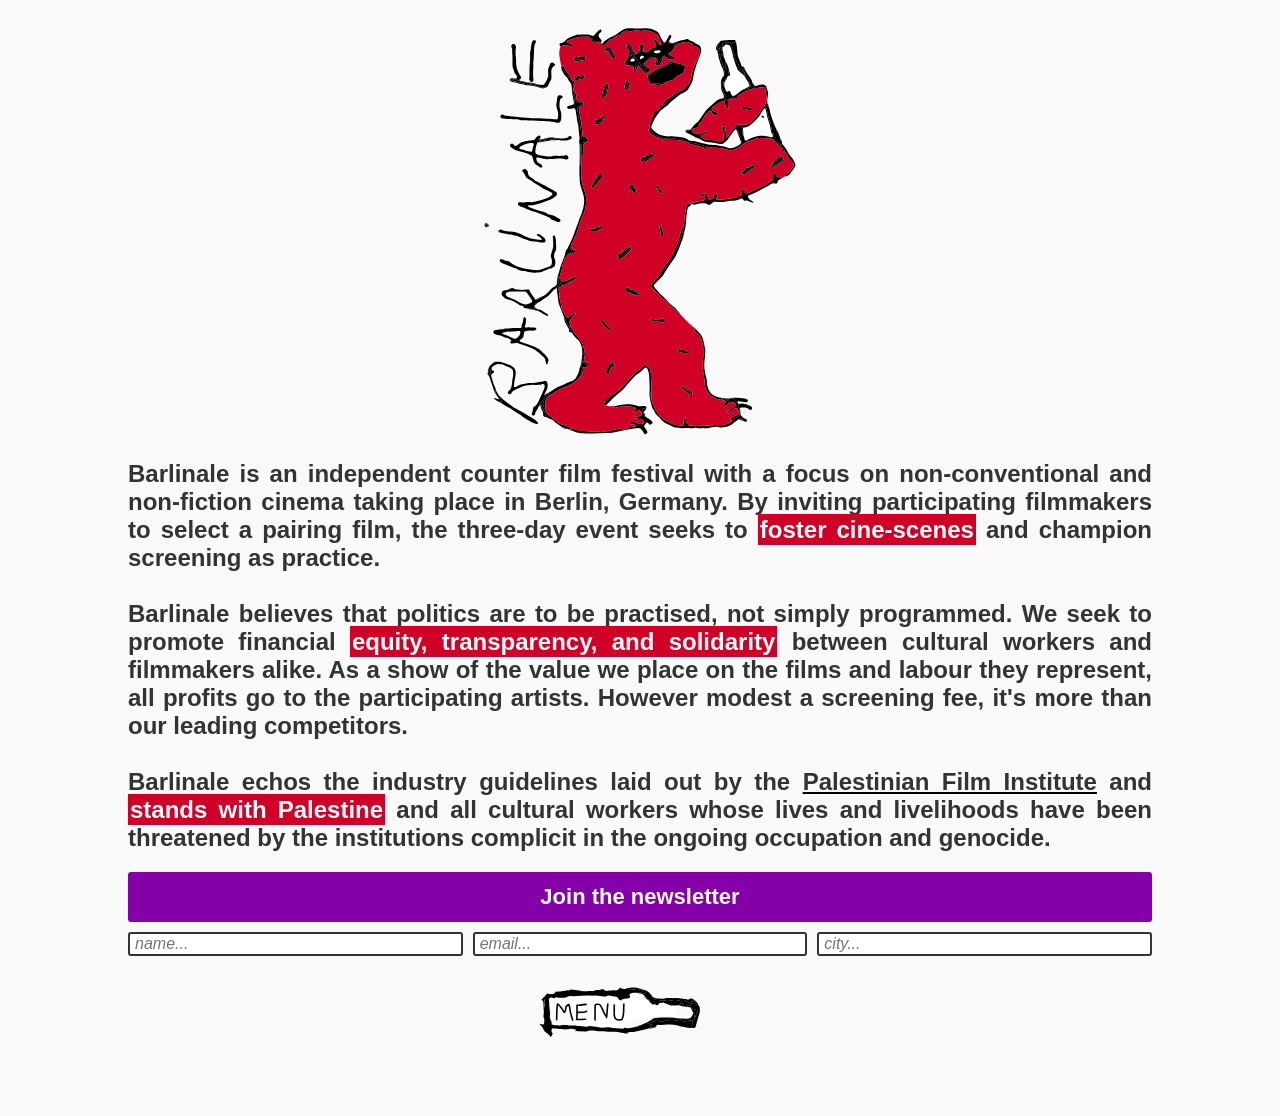
==== commit 275b7d3c: "Add files via upload" ====
--- a/index.html
+++ b/index.html
@@ -12,320 +12,320 @@
     
 <div class="logo">
     <a href="/index">
-       <svg width="4175" height="5351" viewBox="0 0 4175 5351" fill="none" xmlns="http://www.w3.org/2000/svg">
-<rect width="4175" height="5351" fill="none"/>
-<path d="M3871.45 1463.03L3433.48 1501.75C3376.14 1295.5 3303.62 1117.32 3220.3 920.155C3105.48 648.45 3228.95 723.281 3192.43 591.97C3152.75 449.212 3138.72 406.973 3099.04 264.215C3179.13 208.38 3214.71 221.976 3294.99 220.713C3313.05 284.475 3337.23 395.043 3352.52 441.93C3389.2 554.299 3446.94 576.063 3499.23 679.538C3540.13 760.469 3681.35 919.053 3714.51 992.3C3794.55 1169.26 3772.63 1267.55 3871.43 1463.03H3871.45Z" fill="white"/>
-<path d="M2454.03 255.993H1904.15V741.741H2454.03V255.993Z" fill="white"/>
-<path d="M2269.65 3435.79C2216.94 3396.27 2223.28 3396.75 2255.01 3343.23C2260.41 3334.14 2270.27 3327.64 2278.33 3320.25C2292.47 3307.33 2308.45 3296.18 2317.32 3278.36C2328.12 3272.18 2338.63 3265.44 2346.18 3255.42C2356.95 3241.18 2367.43 3226.72 2377.35 3211.89C2397.23 3182.12 2417.65 3152.83 2441.83 3126.28C2449.2 3118.19 2455.97 3109.35 2461.85 3100.11C2476.6 3076.9 2491.62 3053.76 2504.82 3029.66C2529.94 2983.79 2553.07 2936.93 2572.85 2888.38C2592.55 2839.96 2612.7 2791.76 2628.71 2741.97C2644.35 2693.41 2657.73 2644.4 2657.81 2592.79C2663.08 2582.79 2664.5 2571.99 2664.8 2560.87C2665.25 2544.37 2664.42 2527.6 2667.14 2511.48C2670.79 2489.8 2673.05 2468 2676.14 2446.29C2679.82 2420.53 2684.6 2394.89 2689.25 2369.26C2690.94 2359.83 2693.09 2350.4 2695.89 2341.21C2698.81 2331.59 2704.73 2323.77 2715.04 2321.43C2751.1 2313.21 2785.47 2298.43 2822.44 2293.73C2829.19 2292.87 2835.77 2290.45 2842.38 2288.57C2862.21 2282.9 2882.04 2277.44 2902.94 2277.55C2912.78 2277.61 2922.07 2274.78 2930.32 2269.57C2933.55 2267.53 2937.28 2263.98 2937.95 2260.57C2941.18 2244.29 2941.9 2228.01 2932.69 2212.96C2928.58 2207.96 2924.52 2202.94 2920.41 2197.96C2917.48 2194.44 2917.99 2192.56 2923.2 2189.42C2925.43 2188.08 2927.88 2187.08 2930.22 2185.93C2934.25 2186.52 2938.28 2187.06 2942.31 2187.67C2949.43 2188.78 2954.91 2192.48 2958.64 2198.58C2965.01 2209.04 2970.55 2219.78 2973.37 2231.95C2975.2 2239.8 2978.23 2247.54 2981.91 2254.71C2983.5 2257.83 2987.82 2260.71 2991.37 2261.46C3004.91 2264.28 3018.4 2264.79 3029.74 2254.55C3034.58 2253.88 3037.61 2251.3 3038.28 2246.3L3037.61 2246.95C3042.83 2246.11 3045.81 2243.16 3046.37 2237.87L3046 2238.59C3053.52 2233.81 3061.02 2228.97 3068.65 2224.32C3069.08 2224.06 3071.17 2225.24 3071.31 2225.96C3072.46 2231.74 3067.41 2234.83 3065.23 2239.18C3060.34 2248.99 3060.48 2249.42 3071.95 2257.13C3076.9 2259.17 3081.84 2262.91 3086.81 2262.96C3119.62 2263.34 3152.43 2263.26 3185.21 2262.53C3194.64 2262.32 3204.02 2259.42 3213.45 2257.83C3221.51 2256.49 3229.65 2253.99 3237.68 2254.2C3262.57 2254.85 3286.77 2249.15 3310.69 2244.64C3341.4 2238.83 3371.36 2228.35 3399.81 2214.68C3415.48 2207.13 3418.6 2196.22 3413.76 2180.71C3410.05 2168.81 3407.69 2156.88 3408.06 2144.47C3408.17 2140.41 3408.92 2136.35 3409.49 2132.32C3410.35 2126.09 3420.37 2122.6 3425.91 2126.98C3431.23 2131.17 3436.03 2136.03 3441.09 2140.6C3440.74 2151.78 3442.83 2162.58 3447.56 2172.65C3451.43 2180.96 3457.88 2185.2 3467.5 2182.41C3474.22 2185.36 3480.8 2184.56 3487.38 2181.84C3506.38 2174.02 3525.7 2166.9 3544.37 2158.39C3580.54 2141.89 3616.2 2124.26 3652.39 2107.82C3689.93 2090.76 3725.39 2070.09 3760.06 2047.87C3768.12 2042.71 3777.17 2039.06 3785.07 2033.68C3794.07 2027.53 3802.67 2020.63 3810.68 2013.21C3820.24 2004.4 3824.38 1992.82 3823.76 1979.81C3823.44 1972.99 3821.96 1966.19 3821.72 1959.36C3821.26 1945.12 3825.89 1932.33 3834.7 1921.26C3836.07 1919.54 3839.48 1919.22 3842.03 1918.68C3843.24 1918.44 3844.69 1919.19 3846.01 1919.62C3859.79 1924.11 3862.48 1926.82 3860.17 1939.78C3858.51 1949.1 3860.12 1954.42 3868.23 1960.3C3879.89 1968.74 3891.26 1974.01 3906.01 1972.29C3915.47 1971.19 3925.25 1971.72 3934.73 1972.8C3939.92 1973.39 3944.81 1976.64 3949.83 1978.66C3933.07 1988.09 3916.44 1997.79 3899.48 2006.87C3891.77 2011.01 3886.05 2015.92 3884.89 2025.17C3884.22 2030.59 3882.93 2036 3881.51 2041.32C3879.28 2049.59 3871.99 2055.69 3863.42 2055.42C3855.28 2055.15 3847 2054.29 3839.08 2052.47C3824.7 2049.16 3811.78 2052.6 3799.42 2059.45C3794.61 2062.11 3790.23 2065.47 3785.61 2068.48C3776.37 2074.47 3767.52 2081.22 3757.77 2086.21C3696.59 2117.57 3637.8 2153.63 3574.49 2180.9C3555.55 2189.07 3536.26 2196.46 3517.32 2204.6C3511.05 2207.29 3505.09 2210.84 3499.39 2214.62C3495.69 2217.1 3494.5 2221.93 3496.25 2225.59C3501.62 2236.68 3507.32 2247.7 3513.96 2258.07C3516.72 2262.4 3521.8 2265.78 3526.53 2268.23C3541.23 2275.89 3555.42 2284.14 3566.78 2296.47C3567.59 2297.36 3568.21 2299.77 3567.7 2300.28C3566.06 2301.95 3563.91 2304.1 3561.84 2304.21C3557.86 2304.42 3553.51 2304.13 3549.83 2302.68C3538.3 2298.19 3527.07 2293.03 3515.68 2288.19C3497.75 2280.62 3479.64 2274.78 3459.63 2278.49C3452.64 2279.78 3446.08 2276.88 3440.93 2271.75C3434.13 2264.95 3427.6 2257.86 3420.56 2251.33C3418.81 2249.72 3415.18 2248.61 3412.95 2249.23C3403.68 2251.84 3394.55 2254.93 3385.55 2258.34C3351.77 2271.05 3317.06 2279.03 3280.86 2279.43C3251.76 2279.76 3223.44 2286.23 3195.02 2290.77C3164.76 2295.61 3134.83 2296.01 3104.55 2294.35C3088.07 2293.46 3071.55 2293.41 3055.05 2293.49C3048.09 2293.54 3041.67 2296.09 3036.57 2301.31C3030.76 2307.19 3024.98 2313.13 3018.83 2318.61C3003.17 2332.61 2982.37 2336.24 2965.87 2323.55C2951.31 2312.35 2936.31 2310.68 2919.55 2310.9C2880.86 2311.35 2842.59 2314.36 2805.65 2327.15C2796.38 2330.35 2786.87 2330.92 2777.62 2325.92C2767.49 2320.44 2758.52 2322.75 2752.8 2332.39C2746.91 2342.28 2739.71 2349.54 2728.64 2353.46C2718.86 2356.95 2713.3 2365.36 2711.15 2375.06C2706.69 2395.19 2701.85 2415.37 2699.46 2435.79C2694.22 2480.79 2685.76 2525.53 2686.94 2571.13C2681.38 2606.33 2680.79 2642.49 2666.63 2676.03C2664.26 2698.01 2657.57 2719.02 2652.6 2740.43C2646.04 2768.7 2637.2 2795.95 2626.03 2822.74C2612.81 2854.47 2601.71 2887.06 2589.59 2919.25C2576.96 2952.84 2559.9 2984.36 2543.08 3015.9C2536.01 3029.17 2526.39 3041.1 2517.82 3053.57C2503.8 3073.99 2489.29 3094.06 2475.72 3114.78C2447.1 3158.52 2419.05 3202.67 2390.59 3246.52C2380.81 3261.57 2369.1 3275 2356.2 3287.55C2332.56 3310.58 2309.29 3334.01 2286.21 3357.63C2280.51 3363.43 2275.59 3370.2 2271.35 3377.16C2266.81 3384.61 2266.3 3392.64 2271.91 3400.3C2276.72 3406.88 2281.23 3413.7 2285.88 3420.42C2283.59 3429.34 2278.23 3434.43 2269.79 3435.68L2269.65 3435.79Z" fill="black"/>
-<path d="M2541.54 262.685C2533.5 295.332 2514.91 320.535 2487.5 339.586C2480.92 344.154 2474.71 349.232 2468.32 354.068C2467 354.471 2465.42 354.525 2464.39 355.278C2452.52 364.279 2450.85 373.415 2459.21 382.335C2472.59 396.576 2487.05 408.882 2507.6 410.951C2508.92 411.086 2510.75 411.435 2511.39 412.349C2513.67 415.519 2516.6 418.77 2517.27 422.371C2518.3 427.637 2517.6 433.253 2517.62 438.734C2506.15 437.31 2494.68 435.886 2483.2 434.462C2470.04 427.476 2456.6 420.92 2444.67 411.838C2435.97 405.201 2427.45 398.349 2418.8 391.632C2407.78 383.061 2389.86 385.291 2382.12 396.549C2378.25 402.165 2375.05 408.264 2371.83 414.31C2361.51 433.71 2351.46 453.244 2340.98 472.563C2339.1 476.056 2335.8 478.851 2332.98 481.753C2330.26 484.547 2320.59 485.837 2317.42 482.827C2314.81 480.355 2312.18 475.68 2312.69 472.509C2315.81 453.566 2319.89 434.811 2323.49 415.949C2324.81 409.044 2318.87 402.81 2311.29 403.374C2303.1 403.992 2294.66 404.153 2286.89 406.41C2273.43 410.306 2259.84 410.844 2246.08 410.844C2236.46 410.844 2226.84 410.656 2217.22 410.521C2208.17 410.414 2201.07 414.498 2196.69 421.968C2192.58 429.008 2189.82 436.827 2186.46 444.296C2176.35 450.45 2167.97 458.322 2162.19 468.775C2158.89 470.978 2155.58 473.181 2152.31 475.385C2142.87 477.346 2135.27 482.048 2130.46 490.539C2126.97 496.692 2128.77 503.275 2129.65 509.724C2126.24 514.184 2121.78 518.456 2116.19 516.038C2107.62 512.357 2098.57 508.327 2091.82 502.173C2081.99 493.172 2074.01 482.129 2065.25 471.945C2062.56 453.136 2045.36 443.571 2037.36 428.148C2037.22 417.722 2032.9 409.796 2023.68 404.61C2016.53 400.606 2009.44 396.549 2002.43 392.331C1998.5 389.966 1998.56 380.965 2002.61 377.767C2005.79 375.269 2009.2 372.286 2012.93 371.507C2020.91 369.814 2029.35 370.136 2037.2 368.094C2040.39 367.261 2042.57 362.452 2045.23 359.469C2045.39 357.347 2045.77 355.278 2046.36 353.235C2052.59 351.14 2059.18 349.769 2064.98 346.814C2075.16 341.601 2080.97 333.056 2080.89 321.153C2084.16 318.171 2084.94 314.597 2083.55 310.459C2089.59 298.368 2095.85 286.465 2099.02 273.084C2100.53 266.635 2104.13 260.589 2107.38 254.705C2108.53 252.609 2111.44 251.373 2113.67 249.922C2117.46 247.45 2126.7 251.292 2126.89 255.672C2127.42 269.053 2127.61 282.434 2127.93 295.842L2128.02 295.278C2119.34 299.469 2118.64 307.584 2118.23 315.672C2117.97 321.019 2118.42 326.312 2122.4 330.611C2126.64 335.179 2131.99 334.346 2137.31 333.97C2142.79 335.045 2148.25 336.12 2153.73 337.194C2157.01 339.183 2160.12 341.601 2163.62 343.079C2172.78 347.002 2181.22 345.658 2188.15 338.162C2190.73 335.367 2192.74 332.062 2195.03 328.972L2194.73 329.16C2199.19 327.897 2202.09 325.022 2203.49 320.616C2203.49 320.616 2203.01 321.073 2203.03 321.073C2207.52 319.649 2210.5 316.72 2211.79 312.125L2211.31 312.877C2223.11 307.907 2234.1 301.646 2243.47 292.833C2259.68 288.99 2273.65 280.446 2287.51 271.767C2300.14 263.867 2302.18 254.302 2294.28 240.383C2289.58 232.081 2284.5 223.966 2279.13 216.066C2271.26 204.486 2268.09 191.239 2264.7 178.046C2263.57 173.639 2270.85 166.868 2275.26 168.4C2279.08 169.716 2283.83 170.684 2286.14 173.505C2300.81 191.293 2319.27 206.098 2329.24 227.647C2330.96 231.328 2333.24 234.794 2335.53 238.18C2341.76 247.342 2350.55 249.062 2360.71 246.456C2364.95 243.258 2370.06 240.733 2373.31 236.702C2381.88 226.169 2391.2 221.843 2405.31 225.739C2411.44 227.432 2417.96 221.763 2417.86 213.191C2431.21 189.654 2444.59 166.143 2457.95 142.605C2463.32 133.147 2468.67 123.501 2478.1 117.589C2480.95 115.789 2486.27 115.494 2489.25 116.971C2492.26 118.449 2495.35 122.829 2495.64 126.188C2496.69 137.312 2492.18 147.361 2487.31 157.088C2480.68 170.388 2473.96 183.635 2467.27 196.908C2465.12 200.186 2461.79 203.223 2461.09 206.796C2459.13 216.55 2463.88 223.67 2472.16 225.524C2499.16 231.57 2525.85 232.752 2552.34 222.542C2561.1 219.156 2570.64 217.732 2579.88 215.61C2580.96 215.368 2583.43 216.523 2583.43 217.034C2583.43 219.318 2583.59 222.354 2582.27 223.778C2575.72 230.791 2568.11 236.03 2558.36 238.395C2546.08 241.378 2540.62 250.056 2541.56 262.658L2541.54 262.685ZM2299.85 354.821C2319.62 356.836 2337.38 350.71 2354.18 341.144C2355.71 340.257 2356.67 335.958 2355.98 333.916C2351.17 319.944 2340.88 312.636 2328.41 316.263C2316.42 319.756 2304.41 320.293 2292.24 320.992C2288.29 321.207 2284.37 322.738 2280.55 324.001C2275.05 325.855 2270.64 333.352 2270.58 340.419C2270.53 346.491 2276.87 352.967 2283.64 353.612C2289.04 354.122 2294.44 354.418 2299.85 354.821ZM2123.31 387.011C2105.98 385.694 2097.33 390.477 2091.93 401.547C2087.68 410.226 2084.46 418.878 2087.31 428.685C2088.09 431.426 2094.78 435.859 2096.85 434.623C2110.63 426.213 2124.6 418.018 2137.96 408.963C2140.51 407.216 2142.23 401.574 2141.5 398.376C2140.72 394.991 2137.07 391.31 2133.74 389.724C2129.01 387.467 2123.45 387.037 2123.34 387.011H2123.31Z" fill="black"/>
-<path d="M654.445 3931.35C673.656 3931.94 692.895 3932.42 712.107 3933.2C720.786 3933.55 727.691 3937.5 733.173 3944.4C737.767 3950.21 736.666 3958.73 730.405 3961.63C714.041 3969.21 697.436 3975.09 678.815 3973.07C648.345 3969.8 618.547 3976.76 588.48 3979.58C582.864 3980.11 577.705 3984.06 576.765 3989.76C573.89 4007.36 567.979 4024.4 567.656 4042.48C567.495 4052.47 563.035 4060.94 555.269 4067.66C546.967 4074.83 538.959 4082.35 530.764 4089.66C528.722 4091.49 526.223 4092.81 524.262 4094.71C520.312 4098.5 515.852 4102.4 516.335 4108.47C516.846 4114.84 522.435 4117.23 527.379 4118.95C541.673 4123.92 555.887 4129.54 570.612 4132.65C619.461 4143 664.548 4164.06 710.387 4182.42C745.962 4196.66 779.979 4215.55 806.419 4245.1C815.555 4255.34 825.577 4264.99 836.137 4273.75C854.435 4288.93 866.499 4309.19 881.17 4327.3C886.195 4333.5 888.828 4341.81 891.784 4349.44C893.235 4353.14 894.121 4357.79 893.235 4361.53C889.473 4377.43 885.147 4393.23 880.498 4408.9C879.961 4410.7 876.199 4411.85 873.7 4412.66C870.342 4413.76 864.672 4410.59 864.001 4407.07C860.991 4390.95 852.393 4376.23 852.93 4359.06C853.118 4352.66 849.652 4345.81 846.67 4339.76C843.66 4333.66 839.952 4327.51 835.169 4322.78C824.422 4312.17 813.647 4301.23 801.341 4292.66C788.631 4283.79 782.048 4269.93 769.823 4260.42C730.512 4229.84 703.401 4212.54 661.055 4195.45C622.819 4180.02 583.617 4167.37 544.521 4154.36C528.856 4149.15 513.406 4143.32 497.93 4137.62C490.003 4134.72 482.238 4134.02 473.72 4135.37C454.777 4138.32 435.7 4140.71 416.622 4142.3C407.943 4143 400.689 4138.35 396.658 4130.23C395.557 4128.03 395.019 4124.48 396.04 4122.5C398.512 4117.71 402.059 4113.5 405.149 4109.01C409.287 4102.99 409.072 4098.21 404.343 4095.12C384.889 4082.35 365.839 4068.62 341.629 4066.23C330.317 4065.1 320.456 4060.13 311.025 4054.52C290.55 4042.32 268.437 4035.79 244.926 4032.91C225.768 4030.55 207.013 4026.38 189.709 4017.06C181.863 4012.84 177.134 4006.77 175.36 3998.14C172.378 3983.69 181.111 3967.62 195.298 3967.57C224.424 3967.41 251.213 3952.39 280.689 3955.82C285.929 3956.44 291.706 3955.02 296.838 3953.33C316.775 3946.74 337.33 3946.02 358.02 3945.69C382.767 3945.29 407.352 3944.32 431.938 3939.81C447.952 3936.85 464.853 3938.63 481.378 3938.28C496.505 3937.96 511.633 3937.9 526.734 3937.23C535.493 3936.85 541.727 3930.65 542.264 3921.14C542.802 3911.46 543.312 3902.09 547.665 3893.08C557.338 3873.01 561.154 3851.41 564.082 3829.48C565.157 3821.45 567.979 3813.6 570.585 3805.87C572.627 3799.71 582.434 3798.05 588.104 3802.18C597.777 3809.25 602.748 3818.47 601.243 3830.56C597.696 3859.12 598.234 3888.41 586.169 3915.49C585.148 3917.8 586.035 3920.92 585.793 3923.63C585.551 3926.51 590.119 3932.64 592.806 3932.72C598.261 3932.88 603.742 3933.2 609.17 3932.93C624.27 3932.15 639.344 3931.1 654.418 3930.16C654.418 3930.57 654.445 3930.97 654.472 3931.37L654.445 3931.35ZM379.247 3986.05C369.412 3984.82 360.035 3983.42 350.362 3986.11C331.903 3991.21 313.255 3995.62 294.688 4000.35C291.491 4001.15 290.201 4003.44 290.873 4006.74C291.141 4008.01 291.249 4009.54 292.028 4010.4C293.828 4012.39 295.709 4014.7 298.047 4015.72C309.332 4020.71 320.51 4026.22 332.252 4029.9C369.063 4041.43 403.913 4057.42 438.521 4074.16C443.304 4076.47 449.242 4078.83 454.105 4078C463.429 4076.42 473.693 4074.48 481.244 4069.29C508.409 4050.65 526.196 4025.63 527.674 3991.32C527.835 3987.5 521.897 3979.5 518.404 3979.07C503.303 3977.16 488.364 3978.58 473.263 3979.9C441.88 3982.61 410.389 3984.12 379.247 3986.08V3986.05Z" fill="black"/>
-<path d="M856.148 2435.87C861.173 2438.07 866.681 2439.63 871.168 2442.64C889.708 2455.03 908.947 2463.52 932.135 2464.78C948.284 2465.67 963.841 2473.27 978.109 2482C995.682 2492.75 1012.93 2504.14 1032.33 2511.59C1034.86 2512.55 1037.11 2514.3 1039.29 2515.97C1053.34 2526.61 1056.62 2539.34 1039.16 2552.72C1036.09 2555.06 1031.36 2557.24 1027.93 2556.62C1017.18 2554.71 1005.76 2553.21 996.326 2548.24C983.966 2541.71 971.445 2537.17 957.876 2534.29C942.802 2531.09 929.287 2524.57 920.044 2511.26C918.512 2509.06 916.416 2506.91 914.106 2505.62C896.13 2495.63 878.584 2484.64 859.829 2476.36C838.495 2466.96 816.085 2460.08 794.133 2452.15C787.684 2449.81 780.994 2448.07 774.679 2445.41C741.764 2431.54 708.204 2419.67 673.166 2412.25C665.186 2410.56 657.528 2407.09 649.897 2404.08C638.424 2399.54 627.273 2394.03 615.612 2390.06C601.21 2385.17 587.479 2379.31 574.313 2371.57C557.681 2361.79 539.947 2354.45 520.843 2350.37C507.757 2347.58 499.616 2338.39 494.994 2326.03C490.588 2314.28 499.508 2298.94 511.788 2298.22C519.956 2297.73 528.312 2297.73 536.373 2298.91C562.49 2302.76 588.339 2303.83 614.026 2295.96C624.72 2292.68 635.576 2293.73 646.646 2295.96C655.943 2297.84 665.938 2298.89 675.208 2297.6C696.973 2294.54 719.086 2291.77 740.018 2285.43C788.652 2270.65 837.715 2257.16 885.194 2238.59C907.576 2229.83 925.579 2215.67 942.48 2199.42C947.075 2195.01 947.182 2185.98 942.346 2180.66C937.778 2175.66 933.156 2169.46 927.218 2167.12C905.507 2158.47 886.618 2144.17 863.779 2137.56C843.895 2131.81 827.183 2118.83 809.717 2107.93C796.901 2099.92 783.896 2092.26 770.998 2084.36C761.648 2078.64 752.351 2072.86 743.108 2067C739.641 2064.8 736.632 2061.36 732.87 2060.18C708.446 2052.52 691.008 2034.87 671.554 2019.61C653.256 2005.26 632.969 1993.35 612.844 1981.59C603.95 1976.37 597.743 1970.17 594.197 1960.76C592.746 1956.92 590.354 1953.45 588.742 1949.66C580.654 1930.59 571.384 1912.56 556.069 1897.78C547.444 1889.45 551.044 1875.8 561.846 1869.89C569.181 1865.88 577.027 1863.12 585.518 1864.11C598.603 1865.64 622.275 1889.58 624.398 1903.48C625.634 1911.62 626.225 1919.87 626.977 1928.09C628.16 1941.2 634.34 1951.49 644.389 1959.66C648.661 1963.13 652.53 1967.21 657.206 1970C678.54 1982.74 697.779 1998.27 717.259 2013.53C719.409 2015.23 721.505 2017.16 723.923 2018.37C757.16 2034.71 787.845 2055.93 822.373 2069.82C832.583 2073.94 842.23 2078.69 851.58 2084.79C865.337 2093.77 880.25 2101.13 895.163 2108.11C928.857 2123.89 959.73 2144.44 991.409 2163.63C1007.83 2173.57 1009.81 2198.77 993.935 2213.25C970.397 2234.72 943.958 2251.95 915.852 2266.46C903.788 2272.69 889.977 2275.46 877.106 2280.19C853.891 2288.68 830.622 2297.03 807.648 2306.2C774.33 2319.5 738.97 2325.46 704.604 2334.95C695.575 2337.45 685.472 2336.42 675.88 2336.24C660.618 2335.94 645.706 2337.8 631.142 2342.12C628.831 2342.82 625.983 2345.35 625.473 2347.52C624.989 2349.64 626.494 2353.33 628.321 2354.67C633.749 2358.7 639.418 2362.95 645.679 2365.26C667.577 2373.37 689.96 2380.14 711.751 2388.5C745.177 2401.34 779.543 2410.91 814.07 2420.15C815.494 2422.33 816.435 2425.42 818.45 2426.49C830.219 2432.7 842.418 2437.72 856.255 2435.92L856.148 2435.87Z" fill="black"/>
-<path d="M748.889 1520.21C736.099 1547.83 729.865 1577.41 723.793 1606.92C720.488 1623.06 721.267 1639.75 724.411 1656.09C725.485 1661.68 728.817 1666.65 733.869 1668.96C748.781 1675.81 763.56 1682.53 780.407 1684.68C807.599 1688.17 834.603 1693.41 861.607 1698.38C887.563 1703.16 913.331 1703.7 939.313 1698.14C960.863 1693.52 982.654 1691.23 1004.79 1693.62C1022.58 1695.56 1040.45 1695.8 1058.18 1692.41C1060.87 1691.9 1063.67 1691.29 1066.35 1691.45C1082.96 1692.33 1099.08 1691.55 1114.8 1684.65C1118.96 1682.8 1125.57 1684.84 1130.44 1686.66C1135.46 1688.55 1140.03 1692.04 1144.27 1695.48C1152.39 1702.09 1155.37 1710.98 1153.63 1721.19C1151.69 1732.61 1141.24 1741.42 1130.36 1740.46C1123.58 1739.87 1116.6 1738.98 1110.28 1736.67C1090.51 1729.44 1070.17 1727.77 1049.4 1728.42C1028.82 1729.06 1008.29 1729.17 987.706 1731.43C963.201 1734.12 938.346 1733.63 913.626 1734.81C902.69 1735.33 891.754 1737.42 880.872 1737.18C858.973 1736.67 837.155 1735.22 815.74 1729.28C795.937 1723.77 775.705 1719.77 755.526 1715.76C750.42 1714.74 744.697 1715.76 739.458 1716.87C737.442 1717.3 734.89 1720.41 734.594 1722.59C734.03 1726.51 734.809 1730.65 735.239 1734.68C738.087 1761.55 753.188 1779.98 775.732 1793.23C780.461 1796.02 785.297 1798.6 790.134 1801.24C801.58 1807.47 808.351 1817.6 813.618 1829.07C817.138 1836.73 811.199 1845.71 802.064 1846.24C792.229 1846.81 782.261 1846.46 775.033 1839.07C765.199 1829.02 753.403 1822.19 741.204 1815.96C715.947 1803.06 703.775 1780.84 696.52 1754.81C691.737 1737.64 686.686 1720.55 681.393 1703.51C678.84 1695.29 673.117 1689.11 665.378 1685.51C633 1670.49 600.73 1655.58 565.585 1647.22C529.526 1638.65 494.165 1627.12 458.617 1616.54C453.485 1615 448.111 1612.4 444.269 1608.77C432.177 1597.3 418.662 1588.19 403.911 1580.61C400.391 1578.81 397.462 1575.48 394.829 1572.36C390.1 1566.72 389.186 1560.27 391.443 1553.12C397.892 1532.84 417.936 1530.31 430.888 1540.44C438.384 1546.3 444.134 1554.33 451.497 1560.4C456.844 1564.81 463.83 1567.23 470.655 1563.23C480.086 1557.66 490.216 1552.67 498.115 1545.33C524.42 1520.91 556.234 1509.51 590.681 1504.11C604.25 1501.99 617.712 1500.06 631.012 1496.29C640.121 1493.71 650.009 1493.9 659.548 1492.88C673.197 1491.4 686.901 1490.36 700.47 1488.37C709.014 1487.13 716.484 1482.48 719.413 1474.18C727.474 1451.39 745.96 1440.11 765.897 1430.14C771.406 1427.4 779.601 1429.63 784.652 1434.84C789.784 1440.14 792.444 1446.61 790.537 1453.54C789.65 1456.77 785.297 1459.05 782.53 1461.79C781.159 1461.79 779.681 1461.47 778.445 1461.85C767.053 1465.26 762.7 1472.35 765.441 1482.83C767.429 1490.41 776.43 1495.78 784.975 1493.77C806.228 1488.77 827.429 1483.58 848.575 1478.16C859.161 1475.44 869.748 1472.54 879.959 1468.73C883.29 1467.49 885.413 1463.08 888.1 1460.13L888.046 1460.18C905.753 1460.93 923.46 1462.71 941.141 1462.12C956.671 1461.61 970.885 1465.07 984.965 1470.58C985.986 1470.98 986.684 1472.76 987.007 1474.02C987.141 1474.56 986.013 1476.06 985.422 1476.09C974.566 1476.63 963.684 1476.73 952.829 1477.46C943.344 1478.08 933.483 1477.86 924.589 1480.63C912.578 1484.39 900.541 1485.84 888.261 1485.49C872.919 1485.06 858.382 1488.13 844.276 1493.66C828.799 1499.76 812.865 1502.63 796.26 1502.47C780.944 1502.31 766.757 1507.1 753.188 1513.65C751.173 1514.62 750.313 1518 748.889 1520.29V1520.21ZM679.028 1526.12C666.507 1526.12 660.81 1525.12 655.598 1526.28C611.397 1535.98 568.057 1548.39 527.94 1570C524.367 1571.93 521.116 1574.51 517.837 1576.96C510.771 1582.22 510.69 1593.51 517.623 1598.13C526.758 1604.23 536.055 1609.93 547.475 1610.65C562.71 1611.62 577.031 1616.19 590.923 1622.15C615.052 1632.52 641.518 1633.14 666.372 1640.56C671.8 1642.17 681.366 1635.1 681.634 1629.43C682.924 1603.13 692.328 1578.81 699.422 1553.9C700.174 1551.3 700.577 1548.55 701.061 1545.87C702.404 1538.37 695.687 1528.59 688.191 1527.35C682.843 1526.47 677.416 1525.9 679.028 1526.12Z" fill="black"/>
-<path d="M111.515 4469.03C114.041 4455.06 123.445 4444.47 129.518 4432.25C152.464 4415.08 170.763 4391.78 197.74 4380.01C202.522 4377.92 208.998 4376.25 213.619 4377.73C229.956 4382.97 246.239 4373.75 262.63 4379.07C283.48 4385.87 305.325 4389.77 325.773 4397.48C355.222 4408.6 385.182 4418.63 412.804 4434.32C457.676 4459.79 468.504 4489.24 466.059 4527.8C464.581 4550.93 461.384 4573.99 456.037 4596.85C447.949 4631.59 445.611 4667.3 441.635 4702.72C441.366 4705.22 447.707 4710.08 450.609 4709.49C458.616 4707.85 466.892 4706.88 474.469 4704.06C482.1 4701.21 489.274 4696.81 496.234 4692.45C512.785 4682.14 530.68 4675.47 549.704 4671.63C572.543 4667.01 595.275 4661.8 618.275 4658.17C630.366 4656.26 642.914 4656.64 655.221 4656.82C682.762 4657.25 710.115 4656.72 737.065 4649.84C747.679 4647.12 758.615 4645.3 769.524 4644.38C792.9 4642.42 815.793 4638.53 838.095 4631.11C844.839 4628.88 851.61 4629.01 858.301 4631.16C865.045 4633.31 870.58 4637.08 873.697 4643.77C883.961 4665.88 884.311 4689.07 880.253 4712.42C877.916 4725.91 873.939 4739.05 867.598 4751.46C858.328 4769.68 849.81 4788.27 841.078 4806.78C840.594 4807.78 841.078 4809.36 841.427 4810.57C842.448 4814.41 844.248 4814.55 847.365 4811.81C860.827 4799.85 876.411 4791.09 892.398 4783.14C895.865 4781.42 900.325 4781.77 904.328 4781.18C902.152 4784.48 900.674 4788.67 897.692 4790.9C889.04 4797.38 880.011 4803.42 870.741 4808.99C860.047 4815.41 850.912 4823.71 844.087 4833.73C833.473 4849.37 824.311 4866 814.745 4882.34C808.404 4893.12 806.04 4904.86 806.093 4917.41C806.174 4933.66 805.341 4949.92 804.911 4966.17C803.003 4961.18 800.021 4956.34 799.43 4951.21C797.871 4937.64 797.388 4923.96 796.393 4910.31C796.313 4909.32 795.507 4908.38 795.157 4907.38C794.163 4904.53 792.685 4904.59 791.073 4907.79C784.463 4921.09 774.952 4933.2 774.038 4948.84C772.05 4952.26 769.47 4955.48 768.127 4959.13C761.705 4976.76 751.817 4992.24 739.914 5006.56C732.39 5009.73 729.838 5015.37 731.745 5023.19C724.061 5026.31 721.481 5031.92 723.604 5039.85C720.89 5049.07 717.612 5058.17 715.624 5067.55C712.883 5080.42 690.85 5084.7 681.284 5076.34C676.931 5072.55 674.083 5067.79 674.836 5061.99C675.534 5056.59 676.851 5051.19 678.597 5046.03C685.234 5026.52 692.301 5007.28 693.349 4986.24C693.832 4976.38 699.287 4967.46 708.745 4963.3C724.652 4956.29 735.48 4944.54 743.702 4929.79C751.736 4915.42 760.818 4901.55 767.697 4886.67C790.187 4838.09 812.22 4789.29 833.688 4740.28C839.707 4726.52 843.791 4711.85 844.409 4696.48C845.296 4674.75 831.996 4670.29 815.981 4669.61C813.348 4669.51 810.419 4670.23 808.001 4671.39C796.501 4676.9 784.275 4677.97 771.808 4677.78C766.3 4677.7 760.603 4677.06 755.364 4678.24C733.707 4683.13 712.13 4685.84 690.339 4679.13C689.076 4678.72 687.572 4678.75 686.228 4678.99C648.53 4685.92 609.596 4683.21 572.328 4693.47C568.378 4694.55 564.429 4695.95 560.747 4697.72C533.529 4710.75 504.671 4720.18 478.446 4735.42C471.352 4739.56 464.071 4743.75 456.359 4746.38C435.804 4753.39 420.784 4766.56 409.929 4785.05C407.86 4788.57 405.361 4791.87 402.674 4794.91C393.162 4805.68 375.965 4804.58 366.749 4792.7C363.149 4788.08 361.94 4782.92 364.223 4777.36C365.782 4773.57 367.34 4769.7 369.597 4766.29C371.854 4762.88 374.568 4759.57 377.712 4757.05C403.238 4736.52 411.245 4707.82 415.114 4677.25C417.882 4655.45 420.273 4633.58 423.068 4611.79C423.928 4605.05 425.164 4598.3 426.829 4591.72C434.702 4560.6 434.084 4529.22 430.054 4497.76C428.791 4487.79 423.793 4479.73 416.189 4473.2C402.593 4461.54 388.46 4451.54 370.726 4446.03C352.481 4440.36 334.613 4432.57 317.847 4423.41C305.298 4416.53 292.374 4413.52 278.778 4411.75C270.637 4410.67 262.146 4411.69 254.166 4410.05C233.987 4405.89 216.736 4417.12 197.928 4419.92C186.75 4421.55 179.012 4430.58 170.44 4437.43C164.932 4436.98 162.084 4439.48 161.949 4445.01L161.761 4445.12C155.689 4444.64 152.948 4447.3 153.862 4453.45L153.781 4453.66C152.626 4454.36 150.987 4454.79 150.395 4455.84C140.642 4472.39 134.865 4490.07 135.322 4509.5C135.537 4518.98 135.859 4528.47 135.778 4537.93C135.778 4540.51 134.677 4543.17 133.763 4545.66C133.387 4546.69 132.124 4548.06 131.237 4548.08C128.765 4548.19 125.729 4548.51 123.875 4547.3C117.722 4543.3 115.572 4536.58 115.062 4529.81C113.557 4509.58 112.644 4489.32 111.488 4469.09L111.515 4469.03Z" fill="black"/>
-<path d="M815.102 3528.06C844.551 3510.49 871.635 3489.72 894.582 3464.3C919.517 3436.65 947.219 3412.87 980 3395.16C985.67 3396.32 991.017 3395.03 995.02 3391.16C1003.75 3382.72 1012 3373.83 1020.39 3365.07C1030.95 3354.05 1033.87 3342.1 1025.28 3328.34C1023.23 3325.06 1022.35 3321 1021.19 3317.22C1020.04 3313.48 1024.39 3308.16 1027.86 3309.37C1034.12 3311.55 1040.7 3313.48 1046.21 3317C1053.76 3321.81 1056.28 3330.17 1054.43 3338.44C1050.26 3357.06 1043.68 3374.66 1028.04 3387.24C1025.89 3389.74 1023.74 3392.26 1021.62 3394.76L1020.95 3395.57C1011.46 3401.85 1001.87 3408.01 992.602 3414.59C990.802 3415.88 990.238 3418.89 989.109 3421.12C984.192 3421.39 981.398 3423.97 980.645 3428.8L980.296 3429.1C967.21 3427.65 958.8 3432.92 955.979 3446.14C953.91 3449.63 952.298 3453.47 949.691 3456.51C945.258 3461.72 940.368 3466.61 935.37 3471.31C913.418 3491.97 897 3518.2 871.179 3534.97C847.05 3550.63 822.41 3565.57 799.141 3582.42C783.423 3593.78 767.381 3603.86 749.191 3610.44C738.362 3608.7 731.376 3615.25 724.578 3622C718.667 3627.85 713.911 3634.33 715.631 3643.44L715.711 3643.33C709.988 3644.11 705.501 3647.15 703.217 3652.17C701.685 3655.61 700.181 3660.58 701.551 3663.54C707.543 3676.46 716.356 3686.03 732.612 3683.23L732.424 3683.12C735.192 3691.96 741.372 3693.52 749.433 3691.02L749.271 3690.94C751.77 3700.08 757.897 3701.72 766.065 3699.09L766.495 3699.27C763.163 3703.55 759.374 3706.93 753.624 3707.63C748.385 3708.25 743.199 3709.35 737.986 3710.24L734.601 3710.85L731.645 3709.11C727.641 3701.56 721.542 3699.68 713.723 3702.5L714.045 3702.63C711.385 3699.73 709.209 3695.05 706.011 3694.17C678.47 3686.7 650.687 3680.65 621.829 3685.68C608.341 3683.37 594.798 3681.22 581.337 3678.69C571.852 3676.92 567.929 3670.71 567.499 3661.25C567.149 3653.27 561.614 3648.17 554.252 3648.25C533.724 3648.46 517.065 3639.7 501.695 3627.61C478.829 3609.64 452.201 3598.11 426.514 3585.56C407.061 3576.08 385.189 3570.57 363.801 3566.22C341.365 3561.67 322.448 3553.61 308.879 3534.35C304.231 3527.71 296.788 3523.09 291.602 3516.75C281.257 3504.07 278.463 3489.74 285.368 3474.4C293.295 3456.78 305.924 3444.95 326.318 3445.38C350.661 3445.89 371.808 3436.35 392.229 3425.18C401.982 3419.83 412.085 3416.18 422.43 3412.68C442.717 3427.43 466.604 3434.12 490.437 3437.48C529.398 3442.99 568.896 3445.33 607.964 3436.81C618.927 3434.42 629.541 3435.47 640.262 3437.51C648.591 3460.81 661.274 3481.58 676.106 3501.27C684.301 3512.13 691.394 3523.82 698.972 3535.15C699.267 3546.63 703.754 3555.58 714.422 3560.79L714.475 3560.9C713.992 3567.16 716.679 3569.98 723.047 3568.85H723.1C724.954 3573.01 729.039 3575.4 732.532 3573.71C758.837 3561.06 784.954 3547.92 810.964 3534.64C812.898 3533.65 813.624 3530.32 814.941 3528.06H815.102ZM437.799 3458.9C409.371 3459.54 383.496 3462.39 358.561 3471.1C353.429 3472.9 348.646 3475.8 343.89 3478.51C337.065 3482.38 333.922 3492.03 336.179 3500.22C339.215 3511.29 345.019 3520.3 354.987 3526.29C375.059 3538.32 395.964 3548.43 417.755 3557.16C445.484 3568.26 475.578 3574.81 498.632 3595.93C501.534 3598.59 505.941 3599.61 509.649 3601.36C522.089 3607.19 534.664 3612.78 546.97 3618.91C575.56 3633.2 604.74 3635.46 634.646 3623.69C644.883 3619.66 654.905 3615.17 665.035 3610.87C671.726 3608.02 675.81 3602.6 679.196 3596.47C682.017 3591.37 682.635 3586.07 680.109 3580.73C678.363 3577.02 676.482 3573.28 674.198 3569.9C653.535 3539.16 632.953 3508.37 611.914 3477.9C605.304 3468.3 595.631 3464.19 583.54 3464.08C558.793 3463.84 534.073 3462.47 509.326 3461.77C484.741 3461.07 459.994 3465.08 437.746 3458.93L437.799 3458.9Z" fill="black"/>
-<path d="M1879.32 5272.51C1883.54 5265.12 1889.15 5259.05 1897.48 5256.61C1909.47 5253.11 1922.07 5249.78 1930.69 5240.83C1941.55 5229.58 1954.26 5228.04 1968.36 5228.29C1983.49 5228.55 1998.65 5228.5 2013.77 5228.12C2017.72 5228.02 2021.7 5226.35 2025.57 5225.09C2029.6 5223.77 2033.9 5216.22 2033.5 5211.71C2033.07 5206.95 2028.17 5200.23 2023.96 5199.46C2017.24 5198.19 2010.49 5196.93 2003.7 5196.42C1987.31 5195.18 1970.89 5194.54 1954.53 5193.11C1953.29 5193.01 1950.87 5187.85 1951.62 5186.58C1958.23 5175.43 1968.47 5168.29 1980.88 5165.73C1994.4 5162.97 2008.16 5162.89 2021.48 5168.37C2036.75 5174.65 2052.14 5180.62 2067.62 5186.37C2083.58 5192.31 2100.08 5191.69 2116.47 5188.79C2129.96 5186.4 2140.38 5171.08 2137.24 5157.92C2136.03 5152.78 2133.37 5147.62 2130.14 5143.43C2124.13 5135.64 2115.66 5130.99 2106.42 5127.66C2093.31 5122.93 2079.74 5121.1 2065.93 5120.62C2054.94 5120.22 2043.89 5120.3 2032.93 5119.57C2028.98 5119.3 2024.87 5117.83 2021.32 5115.94C2019.28 5114.84 2017.24 5111.86 2017.13 5109.66C2017.05 5107.35 2018.77 5104.26 2020.68 5102.72C2023.82 5100.23 2027.56 5098.02 2031.37 5096.97C2045.94 5093 2060.45 5088.86 2075.79 5088.13C2083.82 5087.76 2091.94 5085.21 2099.59 5082.44C2106.42 5079.97 2110.64 5074.14 2111.18 5066.72C2112.92 5042.38 2103.22 5024.02 2081.78 5012.07C2074.47 5007.98 2065.34 5008.49 2058.59 5014.03C2053.27 5018.38 2048.62 5023.54 2043.2 5027.71C2035.43 5033.67 2026.46 5037.59 2016.62 5037.73C2013.02 5037.78 2007.92 5035.66 2006.17 5032.86C2004.45 5030.12 2004.61 5024.05 2006.6 5021.53C2012.51 5014.08 2020.09 5007.98 2026.29 5000.73C2032.23 4993.77 2028.01 4979.15 2019.23 4976.22C1978.44 4962.6 1936.95 4954.3 1893.64 4960.32C1882.76 4961.82 1871.82 4963.27 1860.86 4963.86C1834.71 4965.26 1808.62 4966.93 1783.55 4975.2C1769.72 4979.77 1756.58 4978.16 1743.22 4973.64C1739.89 4972.51 1738.39 4971.17 1740.03 4967.84C1740.54 4966.79 1742.18 4966.15 1743.44 4965.64C1747.12 4964.13 1751.77 4963.94 1752.63 4958.73C1804.32 4944.92 1856.83 4935.46 1910.33 4932.26C1928.06 4931.22 1945.87 4931.62 1963.66 4931.59C1976.1 4931.59 1988.11 4934.01 1999.91 4938.07C2008.96 4941.16 2018.34 4943.31 2027.48 4946.24C2041.82 4950.8 2055.82 4958.22 2070.47 4959.7C2085.03 4961.18 2100.16 4956.31 2115.12 4955.24C2126.01 4954.46 2137.08 4954.67 2147.93 4955.69C2153.06 4956.18 2158.52 4958.78 2162.74 4961.9C2166.9 4965.02 2170.64 4969.53 2172.84 4974.26C2175.31 4979.53 2172.14 4984.82 2169.4 4989.63C2158.79 4990.09 2148.17 4990.41 2137.56 4991.03C2132.29 4991.32 2127.05 4992.18 2121.79 4992.69C2118.51 4993.02 2115.23 4998.66 2116.66 5001.96C2122.35 5015.1 2124.85 5029.88 2136.24 5040.12V5040.06C2135.79 5043.93 2134.15 5048.13 2135.06 5051.67C2138.61 5065.62 2142.5 5079.51 2147.26 5093.08C2149.14 5098.48 2155.03 5099.47 2160.61 5098.88C2181.36 5109.44 2203.23 5118.26 2220.45 5134.48C2230.37 5143.84 2239.4 5154.15 2248.42 5164.42C2252.46 5169.01 2251.49 5179.36 2246.73 5183.31C2240.5 5188.49 2233.92 5193.41 2226.96 5197.6C2222.01 5200.56 2216.05 5199.99 2211.53 5196.28C2203.07 5189.38 2195.25 5181.72 2186.84 5174.76C2181.22 5170.11 2173.81 5171.54 2168.38 5176.43C2155.75 5187.79 2150.57 5203.92 2141.43 5217.48C2140.27 5219.18 2140.89 5223.21 2142.18 5225.22C2148.77 5235.65 2156.05 5245.59 2162.66 5256.02C2169.97 5267.57 2177.01 5279.34 2183.72 5291.24C2186.73 5296.53 2184.1 5305.48 2179.16 5309.97C2178.13 5310.88 2177.14 5311.82 2176.06 5312.68C2155.35 5329.45 2147.58 5328.35 2136.11 5304.25C2125.79 5282.64 2111.15 5265.04 2092.8 5250.16C2085 5243.82 2076.49 5240.78 2066.17 5242.18C2026.83 5247.52 1987.44 5252.52 1948.13 5257.63C1948.16 5257.63 1945.58 5255.94 1945.58 5255.94L1944.85 5258.62C1935.21 5261.07 1925.56 5263.49 1915.97 5265.9C1915.43 5263.38 1913.87 5262.81 1911.53 5264.53C1911.21 5264.78 1911.75 5266.15 1911.86 5266.98C1901.46 5271.2 1890.6 5272.81 1879.43 5272.54L1879.32 5272.51Z" fill="black"/>
-<path d="M3425.72 1544.23C3424.24 1546.51 3423.28 1549.44 3421.23 1551C3380.55 1582.22 3335.01 1604.15 3286.86 1621.13C3277.32 1624.49 3268.21 1624.92 3258.75 1621.4C3225.19 1608.9 3188.89 1607.24 3155.12 1595.55C3151.28 1594.23 3147.03 1593.99 3142.95 1593.53C3123.9 1591.41 3104.85 1589.37 3085.82 1587.3C3067.04 1586.23 3048.26 1585.15 3029.48 1584.08C3018.3 1579.45 3006.83 1576.66 2994.65 1579.05C2985.11 1578 2975.25 1578.06 2966.04 1575.72C2932.85 1567.26 2899.96 1557.53 2866.75 1549.12C2833.65 1540.74 2801.84 1526.41 2766.69 1526.92C2761.37 1527.01 2755.76 1525.47 2750.7 1523.54C2726.39 1514.24 2700.73 1508.6 2677.75 1495.57C2669.56 1490.92 2659.89 1488.72 2650.72 1485.89C2640.24 1482.64 2629.52 1480.2 2619.07 1476.92C2605.93 1472.81 2593.17 1468.08 2579.17 1474.31C2575.92 1475.77 2570.92 1474.91 2567.24 1473.59C2559.23 1470.74 2551.17 1470.63 2542.9 1470.58C2509.9 1470.36 2476.9 1469.34 2443.91 1469.5C2424.4 1469.61 2405.56 1468.03 2387.67 1459.51C2382.78 1457.17 2377.38 1454.89 2372.11 1454.59C2345.19 1453.17 2322.91 1438.5 2298.7 1429.47C2285.62 1424.58 2275.14 1415.68 2265.49 1405.61C2251.25 1390.72 2236.77 1376.05 2221.99 1361.68C2214.76 1354.61 2210.84 1346.2 2208.69 1336.63C2209.36 1325.89 2211 1315.09 2210.52 1304.42C2209.71 1286.15 2214.71 1269.76 2223.74 1254.31C2228.49 1246.16 2233.44 1238.13 2238.36 1230.1C2242.71 1222.98 2244.35 1215.13 2244.75 1206.94C2246.52 1204.89 2248.57 1203.07 2250.07 1200.84C2260.66 1185.2 2269.69 1168.22 2282.05 1154.16C2294.62 1139.87 2300.48 1120.98 2315.47 1108.54C2317.92 1106.52 2317.73 1101.36 2318.64 1097.52C2323.1 1096.45 2325.87 1093.68 2326.97 1089.25C2331.19 1087.77 2333.8 1084.62 2335.38 1080.51C2337.93 1077.96 2340.49 1075.41 2343.04 1072.86C2345.83 1072.72 2348.63 1072.56 2351.42 1072.4C2352.74 1072.64 2354.16 1072.64 2355.4 1073.12C2365.69 1077.13 2366.63 1078.66 2364.11 1087.29C2362.98 1091.15 2361.69 1095 2360.48 1098.84C2351.02 1110.53 2341.99 1122.62 2332 1133.82C2288.25 1182.91 2260.66 1240.9 2238.36 1301.89C2236.96 1305.73 2236.15 1309.85 2235.24 1313.85C2233.28 1322.47 2235.08 1330.8 2240.72 1337.06C2251.74 1349.26 2262.91 1361.57 2275.49 1372.05C2300.8 1393.17 2327.51 1412.68 2359.78 1421.92C2396.59 1432.48 2433.32 1443.44 2472.66 1439.46C2491.71 1437.53 2510.92 1439.14 2530.16 1441.64C2561.41 1445.7 2592.93 1447.58 2624.34 1450.37C2655.94 1453.19 2687.64 1464.61 2715.8 1483.32C2718.25 1488.42 2721.58 1492.59 2727.62 1493.2C2739.77 1494.47 2751.62 1496.16 2763.47 1500.11C2772.04 1502.98 2782.25 1501.05 2791.71 1501.24C2795.76 1501.67 2800.44 1500.97 2803.74 1502.77C2816.13 1509.51 2829.51 1511.61 2843.16 1513.54C2852.62 1514.89 2861.86 1517.57 2871.21 1519.67C2875.35 1523.75 2880.54 1525.04 2886.15 1525.55C2912.24 1527.89 2937.31 1534.61 2962.19 1542.59C2972.57 1545.92 2983.58 1547.83 2994.44 1548.82C3009.51 1550.19 3024.69 1550.19 3039.82 1550.57C3063.14 1551.16 3086.36 1550.54 3109.22 1557.93C3119.41 1561.21 3130.67 1561.37 3140.98 1565.83C3149.88 1569.67 3159.58 1570.67 3169.33 1569.06C3194.32 1576.04 3219.36 1582.87 3244.24 1590.15C3253.62 1592.89 3263 1593.96 3272.65 1592.97C3295.94 1590.55 3318.7 1586.36 3339.26 1574.08C3347.45 1569.19 3355.89 1564.52 3364.65 1560.78C3377.54 1555.33 3387.65 1546.06 3398.34 1537.59C3402.91 1533.99 3404.82 1528.75 3404.28 1523.03C3403.37 1513.52 3402.05 1504.09 3400.89 1494.6C3403.77 1497.34 3408.01 1499.54 3409.22 1502.88C3412.93 1513.19 3415.11 1524.02 3418.63 1534.39C3419.86 1538.02 3423.3 1540.92 3425.72 1544.15V1544.23Z" fill="black"/>
-<path d="M2327.1 1088.84C2327.08 1088.98 2327.02 1089.14 2326.99 1089.27C2326.83 1089.35 2326.67 1089.41 2326.48 1089.46L2327.1 1088.84Z" fill="black"/>
-<path d="M2318.72 1097.23C2318.72 1097.23 2318.66 1097.44 2318.64 1097.58C2318.5 1097.6 2318.37 1097.66 2318.26 1097.68L2318.72 1097.25V1097.23Z" fill="black"/>
-<path d="M1143.3 2981.8C1121.46 3003.46 1106.6 3029.63 1095.74 3057.98C1088.38 3077.19 1082.74 3097.07 1076.75 3116.82C1074.38 3124.67 1071.86 3132.84 1071.75 3140.9C1071.35 3166.13 1063.82 3189.59 1056.03 3213.15C1047.41 3239.27 1039.08 3265.49 1038.22 3293.36C1034.24 3292.84 1029.62 3293.38 1026.42 3291.53C1021.53 3288.65 1020.05 3282.9 1020.7 3277.39C1021.64 3269.41 1022.63 3261.33 1024.86 3253.64C1028.65 3240.58 1032.01 3227.61 1029.59 3213.87C1034.19 3196.62 1038.27 3179.21 1043.48 3162.12C1049.07 3143.75 1055.28 3125.5 1062 3107.47C1075.91 3070.15 1090.75 3033.15 1104.37 2995.69C1108.56 2984.19 1110.58 2971.83 1112.75 2959.72C1115.95 2941.87 1120.68 2925.11 1134.41 2911.86C1139.14 2907.29 1142.15 2900.68 1145.13 2894.58C1160.77 2862.47 1175.92 2830.15 1191.7 2798.1C1207.52 2765.91 1218.13 2731.73 1230.76 2698.3C1245.81 2658.45 1260.19 2618.34 1275.34 2578.52C1282.68 2559.25 1291.09 2540.47 1295.44 2520.1C1297.43 2510.83 1302.02 2502.05 1306.03 2493.29C1327.87 2445.51 1342.73 2395.4 1352.81 2344.11C1363.31 2290.66 1360.79 2237.35 1343.88 2185.09C1334.18 2155.05 1324.59 2124.96 1315.51 2094.73C1306.78 2065.71 1301.11 2036.16 1300.46 2005.63C1299.66 1967.13 1296.73 1928.68 1296.67 1890.17C1296.65 1853.07 1299.5 1815.96 1300.36 1778.85C1301.13 1745.88 1300.97 1712.89 1301.08 1679.89C1301.16 1657.89 1301 1635.85 1300.95 1613.85C1300.89 1595.95 1300.92 1578.06 1300.76 1560.19C1300.62 1546.32 1298.8 1532.89 1291.95 1520.37C1288.53 1514.13 1288.24 1507.25 1292.75 1500.94C1306.43 1522.38 1311.35 1545.46 1310.92 1571.18C1309.71 1643.86 1310.46 1716.6 1310.46 1789.3C1310.46 1794.79 1310.62 1800.27 1310.94 1805.75C1310.94 1806.15 1313.04 1806.82 1314.03 1806.69C1315 1806.55 1316.4 1805.67 1316.67 1804.81C1319.11 1797.18 1318.36 1788.2 1326.26 1782.96C1325.64 1793.9 1326.45 1805.13 1324.11 1815.69C1319.92 1834.74 1320 1853.9 1319.94 1873.11C1319.86 1897.86 1320.53 1922.6 1319.73 1947.32C1318.65 1979.27 1324.35 2010.15 1331.66 2040.94C1333.24 2047.6 1335.37 2054.24 1336.04 2060.98C1337.84 2079.01 1342.7 2096.02 1351 2112.06C1356.11 2121.9 1359.15 2132.24 1361.24 2143.18C1363.55 2155.24 1367.61 2167.04 1371.56 2178.73C1379.06 2200.97 1382.93 2223.65 1384.27 2247.22C1386.53 2287.28 1383.19 2326.8 1376.91 2366.19C1375.4 2375.65 1373.2 2385.08 1370.16 2394.17C1361.05 2421.46 1352.56 2448.84 1338.73 2474.53C1328.41 2493.74 1321.88 2515.02 1314.19 2535.61C1306.99 2554.87 1300.65 2574.43 1293.69 2593.78C1285.34 2617.02 1279.88 2641.04 1273.27 2664.77C1263.33 2700.42 1248.87 2734.79 1231.73 2767.81C1219.69 2790.98 1208.03 2814.35 1195.67 2837.35C1188.31 2851.08 1184.66 2865.38 1185.38 2880.88C1179.79 2887.3 1177.88 2895.04 1177.43 2903.29C1177.13 2908.5 1181.16 2914.01 1186.54 2914.63C1191.86 2915.25 1197.26 2915 1202.63 2915.14C1208.7 2918.09 1214.78 2921.08 1220.82 2924.03C1219.75 2936.2 1213.3 2944.48 1201.74 2947.81C1190.03 2951.2 1178.1 2953.89 1166.12 2956.17C1155.61 2958.18 1149.24 2964.23 1145.75 2973.93C1144.83 2976.48 1144.14 2979.12 1143.33 2981.72L1143.3 2981.8Z" fill="black"/>
-<path d="M993.567 2855.73C993.567 2873.54 993.889 2891.39 993.352 2909.2C993.19 2914.39 990.96 2919.65 988.972 2924.6C984.888 2934.78 980.938 2945.13 975.833 2954.83C963.526 2978.23 963.983 3002.46 970.298 3027.05C972.662 3036.32 976.478 3045.24 979.568 3054.35C984.565 3068.99 985.882 3083.8 982.228 3099.01C980.616 3105.67 979.89 3112.52 978.412 3119.21C976.558 3127.6 972.098 3134.8 965.112 3139.42C949.232 3149.92 934.48 3162.2 913.764 3163.95C903.285 3164.84 893.263 3171.23 882.998 3174.99C858.52 3183.94 833.72 3191.73 810.289 3203.64C795.672 3211.08 778.933 3213.85 762.435 3215.16C748.785 3216.27 735.108 3216.27 721.512 3218.95C715.091 3220.22 707.916 3218.47 701.199 3217.42C687.657 3215.3 674.249 3211.89 660.653 3210.52C638.7 3208.29 617.097 3204.82 596.112 3197.81C584.182 3193.83 571.849 3193.48 559.408 3193.7C535.333 3194.1 513.838 3185.53 493.121 3174.38C488.311 3171.8 483.717 3168.41 478.585 3166.83C436.561 3153.82 397.143 3134.15 356.006 3118.86C348.348 3116.02 340.421 3113.65 332.441 3111.88C307.748 3106.34 286.87 3093.1 266.234 3079.47C255.917 3072.65 255.272 3057.28 264.354 3046.77C269.271 3041.08 275.773 3039.11 282.867 3040.7C288.16 3041.88 293.776 3043.33 298.209 3046.24C314.761 3057.06 332.898 3062.84 352.432 3064.16C368.204 3065.23 381.774 3070.74 393.354 3081.43C426.431 3112.04 467.058 3129.29 508.517 3143.96C563.089 3163.28 619.65 3174.19 677.5 3178.03C691.203 3178.94 704.853 3180.64 718.476 3182.3C754.804 3186.76 789.331 3181.77 822.999 3166.56C846.698 3155.84 871.498 3147.18 896.406 3139.61C912.098 3134.82 922.604 3124.99 931.74 3112.84C934.857 3108.71 936.523 3102.85 937.114 3097.58C939.532 3075.55 938.457 3053.62 932.949 3032.08C930.907 3024.09 928.139 3016.3 925.936 3008.35C923.276 2998.86 923.518 2989.43 926.527 2979.95C932.331 2961.62 936.791 2942.79 943.75 2924.95C952.994 2901.35 955.896 2877.17 955.278 2852.21C954.74 2830.26 955.009 2808.25 953.961 2786.33C953.45 2775.47 950.495 2764.75 949.151 2753.89C948.265 2746.75 950.925 2740.46 956.057 2735.33C961.834 2729.58 974.489 2731.08 977.257 2738.12C979.756 2744.46 982.308 2750.88 983.759 2757.49C989.053 2781.68 992.304 2806.13 991.766 2830.98C991.578 2839.23 991.74 2847.48 991.74 2855.73C992.331 2855.73 992.949 2855.73 993.54 2855.73H993.567Z" fill="black"/>
-<path d="M1019.82 1161.6C1020.84 1137.91 1017.77 1115.5 1008.34 1093.11C995.257 1062.16 992.866 1029.51 1000.23 996.223C1002.89 984.239 1003.48 971.718 1004.18 959.411C1004.98 945.466 1008.29 932.273 1013.66 919.483C1019.55 905.511 1031.4 899.25 1047.12 902.582C1053.81 904.006 1060.5 905.914 1066.78 908.52C1073.45 911.261 1077.72 916.501 1078.53 924.105C1079.28 931.064 1076.59 937.808 1068.69 940.2C1053.62 944.767 1045.91 954.763 1043.06 969.38C1041.23 978.811 1039.43 988.296 1038.62 997.835C1037.58 1010.17 1037.74 1022.58 1036.93 1034.94C1036.13 1047.52 1038.17 1059.61 1041.58 1071.59C1047.63 1092.68 1055.87 1113.48 1058.96 1135C1062.05 1156.58 1059.39 1178.91 1060.34 1200.89C1061.01 1216.69 1057.16 1230.77 1049.08 1244.07C1042.09 1255.57 1031.99 1262.07 1018.58 1261.99C1010.47 1261.96 1002.06 1261.26 994.29 1259.06C975.615 1253.79 956.35 1252.85 937.461 1249.52C903.551 1243.56 868.863 1246.41 835.168 1238.8C827.269 1237.03 818.724 1237.67 810.502 1237.75C770.574 1238.21 730.834 1236.52 691.013 1232.73C662.37 1229.99 633.351 1231.33 604.493 1230.79C572.975 1230.2 541.457 1231.9 510.503 1221.93C496.45 1217.41 480.624 1218.22 465.577 1217.06C443.652 1215.37 421.699 1214.05 399.747 1212.63C392.895 1212.17 385.936 1210.96 379.192 1211.61C351.462 1214.27 324.351 1207.82 296.917 1206.69C285.202 1206.21 276.12 1200.32 269.94 1190.17C265.614 1183.07 265.748 1173.91 270.585 1166.9C276.792 1157.87 286.814 1153.3 295.171 1155.64C296.487 1156.02 297.938 1156.12 299.12 1156.71C329.537 1171.6 362.237 1173.78 395.394 1176.17C437.821 1179.23 480.006 1185.55 522.326 1190.44C527.78 1191.05 533.262 1192.16 538.689 1191.99C585.604 1190.79 631.792 1197.74 678.169 1203.23C698.51 1205.64 719.307 1204.09 739.889 1204.22C749.535 1204.27 759.315 1202.9 768.774 1204.22C832.938 1213.03 897.962 1207.52 962.127 1216.26C974.326 1217.92 986.82 1217.71 999.18 1217.98C1006.65 1218.14 1015.49 1210.48 1016.38 1202.69C1017.88 1189.04 1018.69 1175.31 1019.82 1161.63V1161.6Z" fill="black"/>
-<path d="M1741.35 4801.87C1743.93 4800.98 1747.07 4800.77 1749.03 4799.15C1777.68 4775.72 1808.79 4755.38 1834.45 4728.27C1866.53 4694.36 1900.44 4662.2 1929.35 4625.31C1937.79 4614.53 1947.98 4605.13 1957.08 4594.84C1967.99 4582.53 1978.53 4569.9 1989.38 4557.52C2004.78 4539.97 2019.93 4522.18 2039.98 4509.47C2077.19 4485.88 2111.85 4459.09 2142.43 4427.22C2143.37 4426.23 2144.47 4425.37 2145.52 4424.48C2151.19 4419.67 2162.85 4419.46 2168.63 4424.27C2187.81 4440.26 2204.36 4458.69 2215.65 4481.02C2223.71 4496.98 2228.6 4513.93 2228.65 4532.42C2228.84 4596.96 2236.93 4661.2 2236.61 4725.8C2236.55 4739.5 2236.18 4753.21 2235.94 4766.94C2230.16 4771.34 2227.88 4777.42 2227.79 4784.43C2227.63 4803.24 2227.58 4822.05 2227.36 4840.85C2227.28 4847.89 2224.54 4853.83 2218.87 4858.24C2212.13 4844.16 2212.56 4828.84 2212 4813.93C2211.3 4794.69 2212 4775.37 2212.72 4756.14C2213.96 4723.14 2215.49 4690.22 2211.49 4657.26C2210.01 4645 2210.44 4632.48 2210.65 4620.09C2211.24 4586.88 2206.35 4554.21 2201.7 4521.51C2200.55 4513.45 2197.67 4505.52 2194.66 4497.92C2190.63 4487.68 2185.56 4477.87 2181.26 4467.74C2173.92 4450.55 2163.74 4448.91 2148.77 4460.57C2133.64 4472.37 2119.75 4485.96 2106.59 4499.96C2094.15 4513.18 2081.01 4524.95 2064.37 4532.45C2046.4 4540.56 2032.45 4553.83 2019.39 4568.1C1989.65 4600.59 1959.91 4633.07 1930.56 4665.91C1918.69 4679.21 1907.48 4693.18 1896.63 4707.34C1876.37 4733.81 1852.13 4756.22 1826.01 4776.53C1783.56 4809.52 1742.13 4843.43 1707.06 4884.57C1698.17 4895 1687.21 4903.62 1677.32 4913.21C1666.44 4923.72 1655.69 4934.39 1644.89 4945C1637.09 4947.15 1629.87 4951.5 1621.13 4949.49C1613.99 4947.85 1609.04 4940.94 1611.97 4934.31C1615.84 4925.6 1620.44 4917.22 1624.73 4908.67C1644.89 4899.08 1661.12 4884.6 1676.11 4868.32C1689.09 4854.21 1702.82 4840.77 1716.04 4826.88C1721.65 4820.97 1726.78 4814.6 1732.16 4808.45L1731.7 4808.75C1734.9 4806.43 1738.1 4804.15 1741.29 4801.84L1741.35 4801.87Z" fill="black"/>
-<path d="M1326.24 1783.02C1318.34 1788.26 1319.09 1797.23 1316.64 1804.86C1316.37 1805.72 1314.98 1806.58 1314.01 1806.74C1312.99 1806.91 1310.95 1806.21 1310.92 1805.8C1310.6 1800.32 1310.44 1794.84 1310.44 1789.36C1310.44 1716.65 1309.68 1643.91 1310.89 1571.23C1311.32 1545.52 1306.38 1522.44 1292.73 1501C1293.27 1496.96 1292.78 1492.42 1294.5 1489.01C1300.39 1477.32 1300.41 1465.12 1298.94 1452.68C1297.65 1441.75 1295.9 1430.87 1294.58 1419.93C1290.79 1388.52 1287.73 1357.05 1285.61 1325.43C1284.24 1305.04 1279.03 1284.75 1274.27 1264.73C1267.9 1237.89 1264.33 1210.64 1260.78 1183.37C1257.77 1160.21 1254.39 1137.1 1250.76 1114.05C1249.47 1105.96 1247.35 1097.92 1244.85 1090.11C1240.31 1075.92 1231.52 1070.89 1216.2 1073.63C1206.72 1075.33 1197.42 1077.96 1187.96 1079.79C1175.66 1082.18 1163.38 1082.13 1151.15 1078.9C1143.5 1076.89 1136.35 1068.45 1136.48 1060.98C1136.62 1053.32 1143.31 1043.46 1150.13 1041.98C1167.54 1038.19 1185.06 1034.81 1202.53 1031.23C1205.24 1031.42 1208.06 1032.2 1210.67 1031.74C1227.81 1028.65 1235.6 1020.33 1235.79 1004.79C1235.87 997.97 1236.01 990.984 1234.77 984.32C1229.83 957.504 1226.04 930.286 1218.6 904.141C1210.88 877.111 1211.45 850.053 1211.58 822.7C1211.61 816.896 1214.54 812.355 1218.78 808.566C1219.16 816.6 1219.56 824.634 1219.94 832.668C1218.95 841.858 1217.55 851.155 1226.9 857.442C1235.2 883.747 1239.31 910.993 1244.69 937.943C1247.94 954.119 1250.17 970.509 1253.26 986.738C1255.76 999.931 1264.54 1006.78 1276.8 1003.32C1295.74 997.97 1314.71 997.164 1334.03 998.937C1336.39 1011.27 1331.69 1020.35 1321.02 1026.4C1315.08 1029.76 1308.82 1032.55 1302.67 1035.59C1295.31 1039.21 1287.78 1042.49 1280.64 1046.52C1275.69 1049.29 1272.66 1054.21 1271.8 1059.74C1269.7 1073.37 1270.75 1086.85 1272.9 1100.53C1277.76 1131.59 1281.39 1162.87 1285.82 1194.01C1287.17 1203.47 1288.7 1213.03 1291.36 1222.17C1300.2 1252.48 1304.31 1283.73 1309.09 1314.74C1316.4 1362.03 1321.53 1409.64 1327.5 1457.14C1328.92 1468.56 1335.13 1474.5 1345.85 1475.28C1363.85 1476.6 1381.21 1472.14 1398.84 1470.04C1402.28 1477 1406.63 1483.66 1408.94 1490.97C1411.55 1499.14 1406.04 1507.2 1397.92 1508.73C1391.5 1509.97 1384.84 1510.08 1378.52 1511.61C1374.9 1512.5 1371.7 1515.18 1368.29 1517.06C1361.51 1517.39 1354.69 1517.41 1347.95 1518.08C1338.89 1518.97 1333.03 1524.48 1330.56 1532.86C1328.65 1539.31 1327.12 1546.11 1326.99 1552.8C1326.1 1597.51 1321.8 1642.3 1328.87 1686.91C1324.92 1701.44 1327.15 1716.19 1327.15 1730.92C1327.15 1748.3 1326.56 1765.69 1326.21 1783.04L1326.24 1783.02Z" fill="black"/>
-<path d="M804.913 4966.15C805.343 4949.89 806.149 4933.63 806.095 4917.38C806.041 4904.83 808.406 4893.09 814.747 4882.31C824.339 4865.98 833.475 4849.34 844.089 4833.71C850.887 4823.68 860.049 4815.38 870.743 4808.96C880.013 4803.4 889.041 4797.35 897.693 4790.88C900.676 4788.65 902.154 4784.45 904.33 4781.15C945.064 4748.96 1002.57 4715.16 1028.47 4702.15C1029.7 4701.53 1030.89 4700.86 1032.18 4700.35C1053.81 4691.83 1076.46 4685.17 1096.82 4674.29C1116.25 4663.92 1136.24 4655.24 1156.34 4646.67C1167.65 4641.83 1179.42 4637.99 1191.03 4633.88C1219.19 4623.94 1241.14 4607.44 1255.84 4580.33C1272.85 4548.86 1289.59 4517.85 1296.09 4481.96C1298.45 4468.92 1300.28 4454.71 1309.2 4443.48C1316.37 4441.2 1319.41 4435.18 1321.94 4428.92C1329.51 4410.21 1335.8 4391.14 1336.85 4370.74C1336.85 4370.72 1339.99 4370.29 1340.53 4370.93C1344.53 4375.96 1344.78 4383.61 1351.63 4386.68C1355.74 4394.52 1363.32 4397.69 1370.84 4401.05C1375.76 4403.23 1380.54 4405.78 1385.16 4408.52C1388.71 4410.62 1391.45 4419.51 1389.27 4423.43C1387.36 4426.85 1384.49 4431.36 1381.26 4432.09C1372.05 4434.21 1362.43 4434.32 1353.05 4435.85C1345.74 4437.06 1340.99 4442.22 1338.46 4448.83C1336.53 4453.85 1335.02 4459.31 1334.75 4464.65C1333.65 4485.45 1326.83 4504.63 1320.08 4524.06C1312.02 4547.3 1301.17 4569.28 1291.6 4591.85C1287.41 4595.37 1282.81 4598.52 1279.08 4602.49C1245.57 4638.18 1204.76 4663.35 1161.18 4684.45C1133.96 4697.61 1106.82 4711.1 1077.75 4720.05C1069.9 4722.47 1062.4 4726.15 1055.01 4729.83C1014.39 4750.06 974.513 4771.58 938.589 4799.66C928.136 4802.32 918.007 4805.47 913.009 4816.46L913.546 4816.05C908.28 4817.1 902.53 4817.15 897.828 4819.41C876.359 4829.65 859.619 4845.99 845.674 4864.69C820.631 4898.3 817.138 4934.82 835.141 4972.86C839.225 4981.46 844.707 4989.41 849.543 4997.66C853.869 5020.34 864.509 5039.85 879.476 5057.18C880.739 5061.05 881.115 5065.62 883.426 5068.71C903.739 5095.82 929.211 5115.46 963.255 5122.2C965.351 5124.92 967.447 5127.61 969.543 5130.32C969.543 5130.32 971.182 5132.63 971.182 5132.6C970.913 5139.11 968.226 5144.32 962.986 5148.24C962.986 5148.24 961.938 5147.62 961.965 5147.62C960.192 5140.1 955.14 5138.03 948.074 5139.21C948.074 5139.21 945.924 5137.82 945.951 5137.84C945.199 5133.06 942.565 5131.13 937.783 5132.47C937.783 5132.47 936.547 5131.77 936.574 5131.77C933.278 5125.81 928.029 5123.26 920.828 5124.14C912.633 5120.86 904.438 5117.58 896.242 5114.33C893.475 5107.43 888.504 5104.2 880.98 5105.3C876.547 5092.3 862.199 5087.19 856.986 5074.46C852.015 5062.31 845.298 5050.89 839.333 5039.15C839.171 5030.04 840.784 5020.18 829.606 5015.61L829.874 5015.99C830.869 5008.47 829.552 5002.07 821.599 4998.9L821.867 4999.36C822.7 4991.83 821.411 4985.41 813.323 4982.38L813.618 4982.83C814.371 4975.28 813.027 4968.83 804.832 4965.96L804.886 4966.28L804.913 4966.15Z" fill="black"/>
-<path d="M2775.96 1430.92C2750 1419.1 2727.19 1400.74 2698.79 1393.92C2695.62 1393.17 2693.39 1388.44 2690.7 1385.56C2689.95 1376.99 2689.2 1368.45 2688.47 1359.88C2688.47 1359.88 2688.47 1359.98 2688.5 1359.98C2703.01 1360.55 2717.49 1361.33 2732 1361.54C2739.07 1361.65 2744.5 1358.13 2747.45 1351.38L2746.4 1351.92C2756.32 1354.82 2764.08 1349.32 2772.23 1345.29C2771.63 1351.04 2771.02 1356.79 2770.4 1362.54C2766.33 1368 2766.8 1373.28 2771.8 1378.39L2772.84 1379.65C2775.05 1381.8 2777.25 1383.95 2779.48 1386.1C2797.59 1397.17 2817.12 1404.99 2837.36 1411.17C2839.83 1411.92 2842.62 1411.73 2845.26 1411.98C2848.21 1414.55 2850.76 1418.4 2854.2 1419.5C2864.9 1422.88 2871.83 1430.95 2879.7 1437.96C2880.54 1445 2882.28 1452.15 2889.13 1455.15C2902.89 1461.2 2916.33 1467.41 2928.74 1476.19C2937.71 1482.53 2948.65 1485.01 2959.94 1485.11C2979.12 1485.28 2998.31 1485.87 3017.52 1486.11C3028.56 1486.27 3039.28 1487.56 3049.71 1491.7C3079.83 1503.71 3111.48 1502.2 3143 1501.8C3161.22 1501.56 3179.3 1483.5 3178.76 1463.81C3178.25 1444.62 3178.09 1425.44 3177.44 1406.25C3176.53 1379.62 3169.63 1354.85 3153.58 1333.17C3144.48 1320.83 3146.49 1310.87 3166.37 1311.05C3170.49 1311.08 3174.6 1311.19 3178.71 1311.24C3182.58 1321.29 3187.17 1331.1 3187.14 1342.3C3187.14 1349.02 3186.53 1356.33 3188.81 1362.37C3195.29 1379.38 3193.89 1396.98 3194.72 1414.42C3195.1 1422.51 3195.26 1430.62 3195.69 1438.71C3196.17 1447.77 3198.05 1449.32 3211.57 1452.44C3223.53 1454.11 3233.31 1451.12 3238.2 1439.09C3247.47 1416.17 3262.19 1396.87 3277.4 1377.69C3291.8 1359.55 3306.77 1342.22 3325.2 1328.09C3328.83 1332.47 3333.53 1334.67 3338.96 1336.36C3356.26 1341.77 3367.2 1352.84 3368.03 1371.83C3368.51 1383.17 3372.63 1392.76 3378.75 1402.38C3386.01 1413.78 3387.3 1428.29 3396.62 1439.06C3398.66 1441.42 3398.18 1446.88 3397.43 1450.61C3396.06 1457.3 3393.58 1463.78 3391.57 1470.34C3389.9 1468.24 3387.51 1466.41 3386.65 1464.05C3375.07 1431.81 3363.87 1399.45 3352.18 1367.26C3350.35 1362.24 3346.91 1357.75 3343.93 1353.21C3341.4 1349.4 3332.91 1347.92 3329.02 1350.9C3324.77 1354.15 3320.31 1357.56 3317.22 1361.81C3299.43 1386.15 3282.83 1411.44 3264.1 1435.03C3254.69 1446.88 3244.27 1457.76 3238.44 1471.92C3234.09 1482.45 3226.43 1490.33 3218.02 1497.37C3202.27 1510.56 3186.12 1523.27 3170.14 1536.17C3160.73 1537.35 3151.11 1540.3 3141.92 1539.31C3121.61 1537.13 3101.46 1533.13 3081.31 1529.61C3062.44 1526.31 3043.47 1523.03 3024.64 1520.26C3005.88 1517.49 2986.91 1514.62 2967.92 1512.82C2931.86 1509.43 2898.06 1499.7 2870.59 1474.23C2866.38 1470.34 2861.03 1469.21 2855.33 1470.01C2845.36 1461.17 2827.2 1459.24 2813.9 1455.5" fill="black"/>
-<path d="M863.597 799.753C847.422 811.871 829.473 816.439 809.643 811.952C785.595 806.524 761.681 801.392 738.466 792.122C719.603 784.599 698.779 781.294 678.52 778.016C658.26 774.711 637.597 773.797 617.123 771.701C608.954 770.868 600.732 770.143 592.672 768.558C569.752 764.044 546.913 759.18 524.074 754.29C517.356 752.839 510.37 751.737 504.217 748.889C477.67 736.637 449.967 730.295 420.787 729.059C414.311 728.791 407.809 724.841 401.71 721.831C392.171 717.129 387.173 706.489 389.887 698.133C393.514 686.928 403.94 679.216 414.58 680.103C418.637 680.452 422.883 680.748 426.671 682.091C440.106 686.874 453.81 685.45 467.513 684.644C479.148 683.945 485.435 676.691 483.205 665.728C481.861 659.091 479.792 652.4 476.81 646.382C474.419 641.599 470.603 637.219 466.546 633.619C454.643 623.032 449.081 609.49 445.695 594.335C443.304 583.722 440.16 572.974 435.458 563.22C427.451 546.669 424.28 529.418 424.146 511.362C423.904 475.652 423.904 439.916 423.501 404.206C423.366 391.873 422.399 379.513 421.727 367.18C421.217 357.588 419.363 347.888 420.276 338.43C422.426 315.994 419.82 294.605 410.362 274.05C408.696 270.45 407.97 266.097 407.997 262.093C408.024 253.441 411.302 245.81 418.745 241.028C435.914 229.984 459.936 238.609 465.982 257.74C469.34 268.354 470.764 279.021 468.722 290.226C466.519 302.344 464.316 314.623 463.832 326.876C462.838 351.461 462.381 375.751 467.54 400.525C472.242 423.042 470.63 446.983 470.952 470.305C471.517 509.051 477.267 547.045 490.755 583.185C497.876 602.262 510.021 619.485 520.07 637.434C524.745 645.817 530.146 653.798 534.714 662.235C538.986 670.161 536.944 682.172 530.039 688.889C526.169 692.651 521.225 695.311 516.792 698.509C510.773 702.862 512.896 707.429 516.335 712.158C517.114 713.233 517.356 714.684 517.867 715.974C508.032 718.07 498.816 717.317 490.513 710.842C486.187 707.483 481.835 703.802 476.917 701.626C469.475 698.321 461.629 694.586 453.702 693.86C440.079 692.624 426.268 693.484 412.538 693.592C409.126 693.618 404.45 698.831 405.068 701.975C405.579 704.527 406.197 707.617 407.916 709.23C410.818 711.97 414.473 715.302 418.1 715.678C448.382 718.822 477.401 726.211 505.023 739.135C508.624 740.828 513.084 741.715 517.061 741.446C534.015 740.237 549.546 746.283 565.426 750.313C585.417 755.392 605.327 760.094 626.258 758.885C632.922 758.508 639.801 760.55 646.491 761.813C653.209 763.103 659.819 766.059 666.482 766.166C694.427 766.623 720.947 774.576 746.339 784.249C779.227 796.771 812.357 802.171 847.18 799.619C852.635 799.216 858.17 799.699 863.678 799.78L863.597 799.753Z" fill="black"/>
-<path d="M242.914 4851.17C232.461 4836.72 221.982 4822.26 211.53 4807.8C212.9 4800.17 210.267 4794.67 202.959 4791.63C204.92 4784.72 203.415 4778.17 201.105 4771.64C199.761 4767.82 198.444 4763.93 197.826 4759.98C197.37 4757.02 199.707 4755.78 203.2 4756.62C205.86 4757.26 208.467 4757.99 211.1 4758.69C208.816 4766.86 211.987 4772.12 219.779 4774.89C218.194 4782.82 221.499 4787.97 228.78 4790.9C244.176 4822.96 271.154 4844.86 297.378 4866.86C340.558 4903.14 386.263 4936.19 433.123 4967.6C439.948 4972.17 446.961 4976.55 454.162 4980.52C497.476 5004.52 541.166 5027.87 584.103 5052.51C611.483 5068.22 637.789 5085.77 664.578 5102.54C677.394 5110.54 689.996 5118.87 702.947 5126.64C721.971 5138.03 738.711 5152.16 753.516 5168.5C755.854 5171.05 756.069 5176.11 756.095 5180.03C756.095 5184.73 750.184 5190.1 744.703 5190.1C737.985 5190.1 729.683 5191.18 724.792 5187.85C707.461 5175.97 685.375 5175.59 668.581 5162.99C652.997 5151.33 633.812 5146.28 617.368 5136.5C594.932 5123.17 573.248 5108.39 552.424 5092.65C534.851 5079.38 517.413 5066.18 498.336 5055.11C488.851 5049.6 480.145 5042.78 470.956 5036.73C460.611 5029.93 450.481 5022.68 439.599 5016.88C429.818 5011.66 420.306 5006.48 412.031 4998.95C408 4995.3 403.029 4992.64 398.3 4989.85C367.561 4971.6 336.393 4954.03 306.165 4934.98C291.037 4925.44 273.222 4920.68 259.922 4908.19C259.922 4906.85 260.137 4905.5 259.922 4904.19C258.149 4892.77 258.31 4892.55 267.634 4894.57C272.793 4895.69 277.925 4897.15 283.137 4897.55C284.938 4897.68 287.141 4895.29 288.753 4893.65C289.129 4893.25 288.243 4890.97 287.41 4890.11C276.151 4878.77 264.973 4867.35 253.366 4856.38C250.652 4853.83 246.46 4852.86 242.94 4851.17H242.914Z" fill="black"/>
-<path d="M3797.78 1469.99C3795.12 1469.77 3792.54 1469.21 3790.04 1468.24C3794.15 1464.34 3798.9 1462.41 3804.68 1462.2C3812.8 1461.87 3820.94 1461.15 3829.02 1460.26C3833.89 1459.72 3838.91 1452.76 3837.89 1448.22C3835.5 1437.64 3832.28 1427.18 3830.58 1416.49C3828.97 1406.12 3822.55 1399.54 3815.48 1393.06C3805.51 1367.45 3806.96 1339.43 3798.53 1313.5C3799.09 1288.21 3789.63 1265.56 3780.36 1242.75C3775.23 1230.15 3768.92 1217.47 3766.88 1204.25C3760.37 1162.47 3746.37 1122.51 3738.58 1081.08C3735.92 1066.94 3729.02 1055.66 3712.95 1052.94C3710.58 1052.54 3708.62 1049.85 3706.47 1048.22L3707.04 1047.03C3713.78 1044.19 3715.23 1038.7 3714.35 1032.12L3715.5 1030.03C3721.9 1027.66 3723.56 1022.53 3723.45 1016.35L3724.72 1014.25C3730.87 1012.1 3736.51 1009.95 3741.56 1017.29C3748.23 1026.96 3755.64 1035.88 3758.36 1047.84C3759.03 1050.77 3763.79 1052.78 3766.66 1055.23C3775.18 1068.02 3778.62 1082.9 3780.77 1097.47C3786.54 1136.86 3800.44 1173.78 3812.55 1211.31C3827.2 1256.72 3846.19 1300.39 3864.71 1344.26C3870.73 1380.19 3872.69 1384.17 3897.78 1411.14C3908.8 1431.86 3914.85 1454.4 3922.29 1476.46C3920.06 1491.51 3923.39 1503.9 3938.52 1510.69C3942.49 1517.82 3941.69 1525.18 3939.75 1532.62C3937.12 1539.74 3937.17 1548.23 3929.38 1552.69L3929.52 1552.58C3928.58 1547.88 3925.7 1545.22 3920.95 1544.6L3921.03 1544.74C3918.34 1536.95 3912.13 1535.52 3904.93 1535.87C3902.35 1528.86 3896.63 1526.82 3889.86 1526.47C3881.61 1523.78 3873.36 1521.12 3865.11 1518.43C3861.43 1515.5 3857.72 1512.6 3854.07 1509.67C3851.89 1507.04 3849.71 1504.41 3847.51 1501.77C3842.41 1495.78 3837.57 1489.52 3832.09 1483.88C3827.2 1478.85 3820.78 1477.27 3813.79 1478.08L3814.06 1478.21C3810.86 1471.04 3805.22 1468.72 3797.75 1470.01L3797.78 1469.99Z" fill="black"/>
-<path d="M252.828 2659.85C261.615 2654.93 270.508 2652.41 280.101 2657.97C314.897 2678.07 353.509 2679.92 392.013 2679.09C413.052 2678.63 433.042 2680.43 452.63 2687.8C459.052 2690.21 465.528 2692.71 472.191 2694.27C505.886 2702.17 536.275 2718.43 567.686 2732.05C590.31 2741.86 612.209 2753.33 634.86 2763.09C643.512 2766.79 653.265 2768.11 662.616 2769.91C672.02 2771.71 681.962 2771.52 691.017 2774.37C725.464 2785.17 761.281 2786.19 796.668 2790.36C800.86 2790.84 805.965 2787.4 805.858 2784.1C805.804 2781.49 806.153 2778.11 804.729 2776.44C791.294 2760.72 777.322 2745.7 756.821 2738.63C751.904 2736.94 747.685 2732.64 743.816 2728.88C742.204 2727.32 741.317 2723.75 741.854 2721.52C742.392 2719.26 744.729 2716.65 746.933 2715.77C750.614 2714.26 755.128 2712.6 758.728 2713.43C767.998 2715.58 777.806 2717.59 785.867 2722.3C807.335 2734.82 826.117 2751.05 842.965 2769.32C846.619 2773.27 849.386 2778.29 851.643 2783.26C855.808 2792.4 856.157 2801.91 851.724 2811.15C847.935 2819 842.32 2825.1 832.969 2824.94C817.895 2824.7 802.741 2824.48 787.774 2822.84C772.781 2821.2 758.003 2817.85 743.117 2815.27C720.09 2811.29 697.063 2807.04 673.498 2808.01C659.419 2808.58 646.279 2805.43 633.946 2798.5C619.49 2790.38 603.852 2785.68 587.892 2781.06C568.223 2775.36 548.743 2767.81 530.66 2758.33C507.31 2746.05 483.154 2737.48 457.306 2733.02C450.561 2731.86 443.79 2730.2 437.395 2727.81C424.391 2722.94 411.171 2720.77 397.306 2719.5C376.885 2717.65 356.599 2713.48 336.446 2709.45C310.92 2704.37 285.555 2698.46 260.137 2692.9C250.356 2683.5 248.261 2672.43 252.828 2659.85Z" fill="black"/>
-<path d="M2408.51 5139.11C2438.31 5156.36 2469.74 5170.33 2501.05 5184.46C2518.51 5192.34 2537.08 5197.79 2555.16 5204.32C2585.31 5205.93 2614.95 5214.5 2645.44 5210.69C2648.16 5210.34 2650.82 5209.56 2653.5 5208.97C2657.54 5208.08 2663.29 5200.4 2662.21 5196.37C2657.16 5177.5 2656.78 5158.32 2657.99 5139.03C2658.77 5126.4 2662.56 5114.76 2671.53 5105.39C2672.37 5104.53 2673.93 5104.36 2675.16 5103.96C2678.28 5102.91 2680.56 5104.15 2680.89 5107.75C2682.5 5126.96 2685.72 5145.77 2691.58 5164.2C2697.28 5182.1 2709.88 5194.62 2722.91 5206.84C2725.65 5209.42 2730.3 5210.71 2734.25 5211.17C2760.2 5214.13 2786.16 5217.19 2812.2 5219.18C2823.05 5220.01 2834.34 5219.53 2845.03 5217.54C2869.64 5212.94 2894.36 5213.97 2919.11 5214.05C2946.62 5214.13 2974.14 5214.37 3001.63 5213.78C3012.56 5213.54 3023.66 5212.11 3034.3 5209.59C3049.16 5206.07 3064.05 5204 3079.25 5203.97C3109.51 5203.94 3139.76 5204.13 3169.99 5204.24C3166.82 5206.71 3164 5210.31 3160.4 5211.41C3155.32 5213 3149.65 5213.16 3144.25 5213.21C3125.09 5213.4 3105.91 5213.21 3086.75 5213.35C3079.95 5213.4 3073.18 5213.91 3066.38 5214.45C3065.15 5214.56 3063.99 5215.71 3062.81 5216.38C3064.74 5217.86 3066.65 5220.55 3068.67 5220.63C3083.69 5221.33 3098.76 5221.49 3113.81 5221.92C3119.99 5222.11 3123.64 5225.79 3125.76 5231.27C3123.43 5231.22 3121.57 5231.94 3120.2 5233.45C3088.66 5229.68 3057.09 5230.62 3025.49 5233.02L3025.25 5232.53C2992.87 5246.53 2958.9 5247.85 2924.46 5245.16C2919.03 5244.73 2913.33 5242.04 2908.28 5243.01C2880.85 5248.33 2853.79 5242.69 2826.6 5241.4C2817.06 5240.94 2807.28 5240.32 2797.9 5241.75C2771.97 5245.64 2746.04 5244.76 2720.01 5244.33C2692.63 5243.87 2665.19 5243.87 2637.84 5245.08C2608.82 5246.34 2580.82 5238.52 2552.1 5237.37C2545.52 5237.1 2538.72 5234.25 2532.59 5231.38C2491.75 5212.11 2451.04 5192.52 2410.34 5172.96C2402.92 5169.39 2395.8 5165.28 2391.55 5157.75C2391.42 5150.79 2386.64 5146.17 2383.17 5140.83C2379.95 5135.88 2381.37 5133.84 2389.51 5130.91C2390.69 5130.48 2392.04 5130.45 2393.3 5130.27C2393.3 5130.27 2393.14 5130.16 2393.14 5130.19C2395.88 5137.28 2401.63 5139.21 2408.53 5139.16L2408.51 5139.11Z" fill="black"/>
-<path d="M863.599 799.753C858.091 799.672 852.583 799.188 847.101 799.591C812.305 802.144 779.175 796.716 746.26 784.222C720.868 774.549 694.348 766.596 666.403 766.139C659.713 766.031 653.103 763.076 646.412 761.786C639.695 760.496 632.843 758.454 626.18 758.857C605.248 760.066 585.338 755.364 565.347 750.286C549.467 746.255 533.936 740.21 516.982 741.419C513.032 741.714 508.545 740.801 504.944 739.108C477.322 726.184 448.303 718.795 418.021 715.651C414.394 715.275 410.739 711.943 407.838 709.202C406.118 707.59 405.5 704.5 404.989 701.947C404.371 698.804 409.02 693.591 412.459 693.564C426.189 693.457 440 692.57 453.623 693.833C461.55 694.558 469.369 698.293 476.839 701.598C481.783 703.801 486.109 707.456 490.435 710.814C498.737 717.263 507.954 718.042 517.788 715.947L517.546 715.678C520.152 718.58 522.221 722.852 525.472 724.195C549.494 734.083 574.429 737.496 600.197 732.794L600.089 732.713C603.072 735.4 605.947 740.21 609.091 740.398C628.383 741.607 646.842 748.297 665.732 749.748C689.323 751.549 711.598 757.836 733.98 763.989C747.657 767.751 760.877 768.88 774.607 766.031C788.257 766.837 801.907 767.859 815.583 768.396C824.343 768.745 831.597 764.93 837.294 758.4C853.684 739.672 867.925 719.601 876.12 695.741C879.237 686.659 882.945 677.765 886.384 668.764C889.878 659.655 891.355 650.224 890.737 640.443C889.689 624.026 889.045 607.608 887.701 591.218C886.465 575.849 887.943 560.963 893.827 546.695C901.673 527.671 909.439 508.567 918.037 489.866C923.868 477.13 940.607 472.132 953.451 478.527C963.42 483.498 971.4 490.995 978.252 499.727C980.455 502.548 979.084 512.947 976.317 515.258C975.296 516.118 974.517 517.622 973.361 517.945C950.683 524.501 942.757 544.331 934.078 562.844C930.746 569.937 930.236 578.885 930.289 586.973C930.477 614.433 931.257 641.894 932.331 669.328C932.842 681.983 930.934 693.484 924.674 704.903C911.481 729.005 899.792 753.94 886.868 778.176C881.763 787.742 875.449 796.958 863.626 799.726L863.599 799.753Z" fill="black"/>
-<path d="M645.737 608.2C645.737 586.248 645.656 564.295 645.79 542.316C645.844 535.464 645.925 528.532 646.973 521.788C654.792 471.353 654.63 420.597 652.964 369.813C652.561 357.292 652.481 344.986 656.054 333.11C663.282 309.222 666.05 284.798 667.044 260.024C667.85 240.517 673.896 222.246 681.607 204.539C689.265 186.993 708.746 181.162 726.56 191.023C728.522 192.098 730 195.215 730.429 197.606C731.639 204.7 729.623 211.659 725.405 217.006C713.636 231.865 712.131 249.948 709.256 267.333C706.596 283.535 704.42 300.167 705.172 316.477C706.757 350.924 700.927 384.887 700.524 419.173C700.416 427.395 700.577 435.886 698.589 443.758C692.785 466.812 695.284 490.108 695.795 513.297C696.09 527.054 696.198 540.543 694.505 554.3C692.678 569.212 693.296 584.447 693.054 599.548C692.92 609.141 693.215 618.706 693.269 628.299C693.403 651.594 691.898 674.917 697.46 697.998C700.792 711.782 694.048 721.832 682.252 728.791C677.281 731.72 672.311 732.364 666.722 729.973C654.362 724.68 647.026 715.329 643.99 702.593C642.727 697.327 641.814 691.603 642.458 686.31C645.683 660.327 645.36 634.29 645.683 608.227L645.737 608.2Z" fill="black"/>
-<path d="M2360.47 1098.89C2361.68 1095.05 2362.97 1091.21 2364.1 1087.34C2366.6 1078.68 2365.66 1077.18 2355.39 1073.15C2354.16 1072.67 2352.73 1072.64 2351.42 1072.42C2355.69 1067.7 2359.32 1062.05 2364.37 1058.48C2371.73 1053.27 2380.17 1049.59 2388.12 1045.21C2394.11 1041.93 2398.09 1037.06 2399.68 1030.37L2400.7 1029.84C2405.08 1030.8 2407.9 1028.92 2409.56 1024.97C2411.77 1023.33 2414.16 1021.88 2416.12 1020C2434.98 1001.95 2453.5 983.54 2472.63 965.779C2490.74 948.985 2509.44 932.864 2527.9 916.42C2532.84 914.189 2538.43 912.792 2542.57 909.541C2560.84 895.166 2577.42 878.265 2601.3 872.837C2603.83 872.273 2606.46 870.526 2608.29 868.619C2627.64 848.547 2652.81 836.483 2675.44 821.113C2695.97 807.168 2708.76 789.085 2716.95 766.622C2723.75 759.582 2728.16 751.064 2730.76 741.821C2738.1 715.704 2753.63 692.569 2756.4 664.544C2758.52 643.049 2764.91 621.983 2769.19 600.702C2775.66 568.351 2787.05 537.881 2802.96 508.996C2808.87 498.275 2814.11 487.232 2816.66 474.979C2818.12 468.047 2824.11 463.829 2829.94 460.094C2830.53 466.22 2831.12 472.346 2831.74 478.473C2821.1 514.021 2810 549.435 2799.98 585.145C2792.19 612.928 2786.84 641.275 2782.24 669.784C2776.98 702.484 2768.92 734.298 2750.89 762.887C2742.83 775.65 2735.71 789.138 2729.47 802.869C2715.58 833.446 2691.64 852.954 2661.84 866.093C2644.19 873.858 2626.59 881.543 2611.14 893.312C2596.93 904.113 2582.31 914.431 2568.74 925.985C2532.17 957.073 2491.46 983.298 2460.51 1021.05C2451.13 1032.47 2437.96 1041.28 2425.31 1049.37C2412.44 1057.57 2400.88 1066.67 2390.08 1077.48C2381.59 1085.97 2373.56 1096.23 2360.5 1098.89H2360.47Z" fill="black"/>
-<path d="M3125.71 5231.27C3123.59 5225.79 3119.94 5222.08 3113.76 5221.92C3098.71 5221.49 3083.66 5221.33 3068.62 5220.63C3066.6 5220.52 3064.72 5217.86 3062.76 5216.38C3063.94 5215.71 3065.1 5214.56 3066.33 5214.45C3073.1 5213.91 3079.9 5213.4 3086.7 5213.35C3105.86 5213.21 3125.04 5213.4 3144.2 5213.21C3149.63 5213.16 3155.27 5213 3160.35 5211.41C3163.95 5210.28 3166.77 5206.71 3169.94 5204.24C3180.45 5201.2 3190.87 5197.87 3201.43 5195.16C3221.4 5190.02 3241.09 5184.14 3259.68 5175.17C3265.78 5172.21 3271.56 5168.42 3277.1 5164.45C3285.29 5158.59 3286.66 5146.23 3279.89 5139.16C3276.16 5135.27 3271.32 5132.36 3267.72 5128.36C3266.38 5126.88 3265.97 5122.69 3267.07 5121.13C3274.3 5110.97 3283.28 5102.78 3295.21 5098.16C3315.65 5090.23 3336.08 5082.22 3356.33 5073.84C3375.36 5065.97 3382.34 5054.55 3376 5030.72C3373.91 5022.84 3370.06 5015.4 3367.03 5007.77C3364.5 4987.51 3363.27 4986.14 3343.38 4981.87L3343.11 4981.76C3340.24 4976.76 3335.59 4974.67 3330.19 4973.64C3324.66 4972.6 3320.65 4969.37 3317.75 4964.64C3322.05 4959.35 3326.59 4954.24 3330.59 4948.76C3336.72 4940.35 3336.69 4929.66 3329.89 4922.54C3325.3 4917.7 3320.06 4912.03 3314.07 4910.26C3301.12 4906.39 3287.55 4904.29 3274.09 4902.39C3265.65 4901.18 3257.51 4904.51 3251.19 4909.67C3242.81 4916.49 3235.07 4924.31 3227.98 4932.51C3218.14 4943.85 3209.06 4955.96 3196.03 4963.81C3193.1 4965.58 3187.43 4965.72 3184.67 4963.97C3181.9 4962.22 3180.1 4957.28 3179.88 4953.6C3179.64 4949.78 3181.09 4945.38 3183.05 4941.97C3189.85 4930.14 3197.19 4918.67 3204.31 4907.06C3205.17 4906.42 3206.83 4905.64 3206.75 4905.13C3206.48 4903.3 3205.6 4901.58 3204.95 4899.83C3201.32 4894.24 3197.7 4888.63 3194.1 4883.04C3191.11 4878.37 3187.16 4875.03 3181.39 4874.85C3172.12 4874.58 3162.85 4874.52 3153.58 4874.36L3152.99 4874.09C3151.35 4871.94 3149.6 4869.87 3148.12 4867.64C3146.81 4865.66 3145.76 4863.45 3144.6 4861.36C3146.73 4860.44 3148.82 4858.99 3151.02 4858.75C3153.66 4858.43 3156.61 4858.59 3159.09 4859.48C3189.39 4870.22 3220.78 4866.73 3251.92 4866.54C3259.09 4866.49 3264.87 4863.1 3268.28 4856.44L3268.09 4857.22C3283.09 4857.49 3298.08 4857.7 3313.05 4858.11C3317.48 4858.21 3320.87 4860.85 3321.54 4865.12C3323.77 4879.33 3333.84 4889.22 3341.37 4900.18C3348.11 4910.02 3356.44 4919.74 3369.04 4923.43L3368.61 4922.94C3369.98 4927.62 3373.05 4930.41 3377.83 4931.3L3377.48 4930.98C3372.89 4937.8 3367.73 4944.33 3364.02 4951.61C3362.46 4954.65 3363.46 4959.46 3364.42 4963.17C3365.04 4965.53 3367.4 4968.06 3369.63 4969.29C3382.18 4976.28 3384.49 4987.4 3384.74 5000.68C3385.17 5025.31 3381.94 5050.14 3387.77 5074.65C3388.52 5077.82 3385.62 5082.52 3383.26 5085.61C3379.04 5091.12 3373.21 5094.53 3366.57 5097.08C3353.78 5102 3341.29 5107.67 3328.82 5113.34C3325.11 5115.01 3321.78 5117.56 3318.37 5119.84C3312.67 5123.66 3311.35 5130.67 3314.9 5138.09C3315.49 5139.32 3316.3 5140.5 3317.21 5141.5C3324.52 5149.26 3321.7 5156.01 3315.84 5163.16C3313.37 5166.16 3312.56 5170.57 3310.98 5174.33C3310.25 5175.49 3309.8 5176.97 3308.78 5177.77C3261.81 5215.71 3254.96 5218.88 3195.2 5229.34C3184.42 5231.22 3173.51 5232.24 3162.69 5233.63L3160.99 5231.97L3160.35 5234.06C3148.04 5237.32 3135.68 5237.58 3123.35 5234.28L3125.5 5233.55L3125.61 5231.3L3125.71 5231.27ZM3250.79 4887.45C3251.01 4881.75 3246.87 4876.67 3241.66 4876.19C3233.78 4875.49 3228.78 4880.33 3229.32 4888.06C3229.7 4893.28 3234.83 4897.74 3240.28 4897.63C3245.69 4897.52 3250.58 4892.77 3250.79 4887.42V4887.45Z" fill="black"/>
-<path d="M2417.86 213.244C2417.97 221.815 2411.44 227.485 2405.32 225.792C2391.21 221.896 2381.89 226.222 2373.31 236.755C2370.04 240.758 2364.96 243.311 2360.71 246.509C2362.03 215.367 2352.54 187.422 2336.29 161.198C2328.39 148.462 2321.4 135.107 2314.68 121.699C2308.29 108.936 2299.64 98.914 2285.96 93.9432C2271.83 88.8379 2257.96 83.3297 2245.47 74.5971C2242.43 72.4744 2237.08 71.3727 2233.7 72.5013C2220.32 76.9347 2210.46 73.6567 2202.18 62.264C2200.43 59.8457 2194.09 58.4216 2191.08 59.6308C2177.62 64.9778 2164.81 64.6285 2151.16 60.0069C2145.08 57.9648 2137.37 57.938 2131.17 59.6576C2110.8 65.3271 2090.73 64.7628 2070.36 60.195C2050.07 55.654 2029.81 55.2242 2009.58 61.1892C2000.42 63.903 1990.77 64.924 1981.66 67.7453C1969.46 71.5071 1957.59 71.8564 1945.44 67.7722C1940.31 66.0526 1934.86 64.9778 1929.46 64.306C1905.76 61.3773 1883.02 62.8551 1864.38 80.4815C1860.45 81.2339 1855.86 80.9383 1852.72 82.9267C1833.64 95.1255 1814.8 107.674 1796.18 120.544C1793.15 122.64 1791.61 126.966 1789.38 130.271L1789.57 130.163C1775.3 128.121 1764.37 135.027 1753.57 143.007C1750.72 145.103 1746.2 145.452 1742.42 145.586C1736.5 145.801 1733.23 141.26 1729.92 137.123L1730.22 137.176C1735.13 137.66 1738.31 135.349 1740.19 130.969L1740.64 130.701C1747.6 130.996 1753.35 129.008 1756.5 122.183L1756.66 122.129C1763.99 122.909 1769.93 121.001 1772.86 113.504C1798.39 95.1523 1823.67 76.478 1849.46 58.5291C1881.06 36.5498 1916.72 28.8114 1954.77 30.2354C1978.04 31.0953 2001.36 32.7074 2024.63 32.3581C2068.45 31.6864 2112.3 30.3967 2156.07 28.3008C2210 25.6945 2258.85 40.0966 2304.23 68.6589C2322.32 80.0516 2335.94 94.6955 2343.3 114.66C2352.33 139.218 2364.8 162.004 2378.28 184.252C2383.23 192.393 2389.62 199.621 2395.35 207.252C2401.28 215.179 2409.75 213.54 2417.89 213.217L2417.86 213.244Z" fill="black"/>
-<path d="M3173.41 883.398C3172.42 882.457 3171.04 881.732 3170.48 880.576C3156.05 851.288 3144.09 821.356 3143.91 787.93C3143.83 774.388 3142.86 760.845 3142.51 747.276C3141.57 710.438 3152.75 678.087 3178.38 651.164C3188.03 646.811 3193.8 639.153 3194.15 628.835C3194.56 616.502 3195.85 603.417 3192.43 591.917C3185.04 567.008 3182.03 540.649 3169.14 517.461C3164.41 508.943 3161.16 499.888 3161.75 489.92C3162.37 479.709 3157.8 471.917 3152.29 463.534C3136.73 439.915 3132.25 418.984 3133.94 390.475C3134.18 386.526 3133.83 382.065 3132.22 378.545C3128.81 371.076 3124.1 364.224 3120.48 356.835C3118.76 353.342 3117.39 349.204 3117.52 345.415C3117.76 338.617 3120.23 331.846 3120.07 325.102C3119.83 314.542 3123.59 306.75 3131.76 300.274C3134.74 297.91 3133.02 292.294 3128.91 290.279C3126.55 289.123 3123.62 289.123 3120.93 288.613C3123.65 283.4 3127.7 279.746 3133.83 280.713C3139.69 281.627 3143.64 285.469 3144.12 291.649C3145.22 305.379 3150.7 317.498 3158.12 330.852C3159.84 322.979 3161.29 316.477 3162.72 309.947C3167.12 312.93 3169.41 317.148 3169.59 322.361C3169.86 329.804 3169.89 337.274 3170.02 344.716C3168.47 355.222 3162.74 361.51 3152.26 364.412C3147.45 365.728 3146.94 374.542 3150.3 378.303C3157.91 386.794 3168.36 390.26 3178.22 394.801C3186.47 416.7 3194.74 438.626 3202.99 460.524C3203.93 479.387 3197.59 498.034 3201.38 517.085C3202.08 520.658 3199.47 524.904 3198.34 528.8C3196.68 534.631 3198.13 539.333 3202.91 543.229C3207.37 546.883 3209.55 551.558 3208.53 557.577C3207.45 563.892 3210.27 567.519 3216.51 569.292C3221.72 570.77 3226.77 572.947 3231.69 575.257C3239.86 579.1 3242.87 583.211 3239.97 591.218C3235.72 602.906 3236.66 612.203 3246.49 620.479C3249.83 623.273 3250.01 628.137 3247.03 631.442C3241.5 637.595 3235.75 643.372 3237.28 652.642C3231.96 652.91 3229.57 655.866 3229.59 661.052L3227.61 659.682L3229.49 661.213C3221.05 663.47 3219.03 669.22 3220.86 677.066V677.12C3209.52 680.022 3204.15 687.733 3203.53 699.045C3203.34 702.807 3203.72 706.596 3203.85 710.384C3203.32 711.647 3202.99 713.044 3202.21 714.119C3190.28 729.945 3183.43 746.873 3188.08 767.321C3189.21 772.238 3186.95 777.934 3186.25 783.255C3181.66 779.842 3178.86 775.382 3178.57 769.632C3177.9 756.063 3177.39 742.494 3176.74 728.924C3176.58 725.351 3171.26 722.449 3167.61 723.765C3161 726.184 3154.06 729.65 3153.9 737.093C3153.42 757.433 3153.88 777.8 3154.76 798.14C3154.98 803.299 3158.04 808.405 3160.16 813.375C3165.99 827.079 3174.67 840.191 3177.22 854.459C3179.91 869.318 3188.81 882.135 3189.05 897.37C3186.07 897.907 3183.11 898.418 3180.13 898.955C3179.35 896.134 3178.54 893.312 3177.76 890.491C3176.28 888.127 3174.78 885.762 3173.3 883.398H3173.41Z" fill="black"/>
-<path d="M3180.24 898.981C3183.22 898.443 3186.18 897.933 3189.16 897.396C3200.1 900.486 3204.07 908.09 3202.62 918.81C3200.74 932.81 3193.57 943.557 3182.74 952.639C3176.77 957.637 3178.17 962.474 3186.02 973.168C3185.64 976.096 3185.26 978.998 3184.89 981.927C3172.42 981.363 3160.87 983.647 3148.91 988.403C3104.95 1005.89 3066.98 1032.66 3030.25 1061.62C3024.31 1066.3 3022.94 1072.91 3022.89 1080C3020.66 1087.5 3020.53 1094.21 3029.42 1097.63L3029.18 1097.22C3028.13 1103.7 3027.35 1110.31 3020.74 1113.99L3021.2 1114.23C3020.66 1113 3020.36 1111.57 3019.59 1110.55C3009.86 1097.71 3005.02 1096.53 2992.96 1103.22C2973.75 1113.88 2957.52 1127.56 2947.01 1147.28C2938.41 1161.25 2929.01 1174.8 2921.38 1189.28C2909.82 1211.18 2896.63 1231.81 2880.48 1250.6C2864.36 1269.35 2849.93 1289.13 2842.68 1313.26C2841.9 1315.84 2840.61 1318.52 2838.78 1320.43C2836.07 1323.28 2833 1326.88 2829.51 1327.68C2822.95 1329.24 2815.97 1329.48 2809.14 1329.51C2799.09 1329.51 2790.42 1332.49 2782.68 1338.94C2779.56 1341.55 2775.74 1343.27 2772.22 1345.39C2764.08 1349.42 2756.34 1354.9 2746.43 1352.03C2772.87 1319.03 2797.88 1284.88 2832.12 1258.87C2845.01 1249.06 2855.73 1236.33 2864.84 1222.36C2883.54 1193.71 2903.32 1165.77 2922.4 1137.37C2935.4 1117.97 2949.75 1099.94 2966.6 1083.57C3001.88 1049.32 3036.97 1014.87 3075.04 983.701C3096.3 966.289 3119.67 952.102 3147.97 948.851C3153.4 948.233 3158.9 948.018 3164.22 946.862C3176.05 944.283 3184.46 931.09 3181.8 918.73C3180.37 912.147 3176.72 905.94 3180.27 899.035L3180.24 898.981Z" fill="black"/>
-<path d="M3268.37 4856.39C3264.95 4863.05 3259.18 4866.43 3252 4866.49C3220.89 4866.7 3189.5 4870.17 3159.17 4859.42C3156.7 4858.53 3153.74 4858.37 3151.11 4858.7C3148.9 4858.96 3146.81 4860.39 3144.69 4861.3C3145.84 4863.4 3146.89 4865.6 3148.2 4867.59C3149.68 4869.82 3151.43 4871.89 3153.07 4874.04C3132.84 4870.52 3112.58 4867.21 3092.42 4863.34C3087.1 4862.32 3082.08 4859.64 3077.05 4857.38C3050.51 4845.48 3025.73 4830.19 3003.57 4811.73C2967.61 4781.77 2944.08 4743.69 2936.63 4696.59C2934.27 4681.65 2931.02 4666.93 2931.5 4651.59C2932.17 4629.55 2932.25 4607.49 2923.98 4586.35C2922.53 4582.61 2922.42 4578.2 2922.42 4574.09C2922.42 4554.59 2917.77 4535.83 2912.64 4517.29C2907.43 4498.48 2905.71 4479.51 2905.98 4460.14C2906.3 4438.11 2905.98 4416.07 2906.03 4394.01C2906.08 4374.75 2906.86 4355.78 2910.73 4336.57C2915.33 4313.7 2916.24 4290.14 2914.25 4266.63C2913.45 4257.06 2913.74 4247.41 2913.53 4237.79C2917.74 4234.27 2920.73 4230.06 2920.97 4224.39C2921.45 4213.8 2921.69 4203.19 2922.29 4192.6C2922.61 4186.93 2926.05 4182.93 2930.37 4179.59C2936.98 4192.22 2937.49 4206.09 2937.74 4219.79C2938.41 4255.53 2938.54 4290.97 2933.3 4326.79C2927.15 4368.84 2924.33 4411.67 2926.5 4454.39C2928.12 4486.1 2934.89 4517.08 2941.98 4547.92C2943.22 4553.3 2944.69 4558.62 2946.41 4563.83C2956.52 4594.11 2960.71 4625.36 2961.43 4657.12C2962.48 4702.75 2979.57 4742.67 3004.08 4780.18C3010.26 4789.64 3018.13 4796.87 3027.24 4803.29C3060.5 4826.72 3097.8 4840.13 3137.4 4847.68C3153.61 4850.77 3170.05 4852.78 3186.25 4855.79C3213.63 4860.9 3240.96 4859.07 3268.34 4856.33L3268.37 4856.39Z" fill="black"/>
-<path d="M3335.51 203.893C3337.95 208.702 3341.66 213.243 3342.66 218.322C3350.58 258.814 3357.43 299.548 3358.27 340.874C3358.94 374.514 3368.34 405.629 3380.92 436.422C3391.8 463.023 3404.78 488.979 3410.34 517.541C3409.99 522.727 3411.87 526.274 3417.33 527.268L3417.57 527.402C3427.03 537.989 3439.44 544.357 3451.45 551.289C3451.42 556.69 3451.37 562.118 3451.34 567.518C3443.47 568.217 3435.6 568.808 3427.75 569.641C3426.54 569.775 3424.47 570.877 3424.47 571.522C3424.47 573.994 3424.45 576.976 3425.76 578.83C3428.8 583.103 3432.21 587.321 3436.16 590.707C3446.91 599.95 3451.18 611.987 3452.44 625.557C3449.27 625.718 3446.13 625.906 3442.96 626.067C3440.03 623.273 3436.46 620.881 3434.31 617.576C3425.47 603.927 3419.34 588.181 3404.03 579.744C3395.59 563.515 3381 553.089 3367.97 541.159C3365.58 538.956 3366.92 536.78 3369.36 534.334C3381.03 522.566 3377.91 508.781 3372.16 496.233C3367.11 485.19 3358.59 475.759 3352.89 464.957C3348.35 456.359 3343.94 447.68 3336.23 441.903C3323.12 432.096 3319.49 417.532 3314.44 403.399C3311.78 395.956 3313.34 390.475 3319.14 385.316C3323.63 381.312 3324.89 375.723 3321.08 370.753C3310.95 357.56 3305.23 342.11 3297.84 327.519C3295.2 322.28 3294.77 316.584 3298.59 312.123C3305.98 303.391 3306.81 296.163 3297.62 287.752C3292.84 283.373 3288.24 276.79 3287.28 270.637C3285.07 256.664 3279.73 244.734 3271.4 233.583C3269.19 230.628 3269.52 225.764 3268.68 221.761C3276.21 223.991 3283.68 227.726 3291.42 222.298C3292.46 221.546 3293.99 221.465 3295.04 220.74C3306.6 212.679 3317.21 215.285 3327.72 223.077C3330.03 224.797 3332.71 222.943 3333.3 219.611C3334.25 214.425 3334.81 209.159 3335.54 203.946L3335.51 203.893Z" fill="black"/>
-<path d="M1212.42 5253.73C1226.98 5257.71 1241.66 5261.33 1256.08 5265.77C1283.81 5274.29 1312.24 5277.75 1341.07 5280.6C1402.68 5286.7 1464.4 5289.01 1526.26 5289.12C1530.37 5289.12 1534.61 5288.8 1538.59 5289.66C1556.16 5293.44 1574.19 5296.69 1591.74 5293.58C1621.51 5288.31 1651.93 5289.39 1681.51 5282.24C1702.74 5277.11 1723.8 5270.77 1745.97 5269.56C1753.95 5269.13 1761.96 5265.61 1769.62 5262.68C1787.86 5255.69 1806.86 5253.7 1826.18 5252.87C1840.01 5252.28 1850.14 5257.2 1855.92 5270.12C1857.05 5272.62 1858.45 5274.98 1859.76 5277.43C1820.53 5283.88 1781.36 5290.27 1742.96 5301.29C1727.35 5305.78 1710.5 5306.99 1694.14 5307.63C1654.37 5309.14 1614.58 5309.57 1574.78 5310.18C1551.46 5310.56 1528.19 5310.43 1504.98 5314.11C1492.89 5316.01 1480.36 5315.8 1468.03 5315.56C1440.6 5315.05 1413.16 5313.92 1385.73 5313C1362.43 5312.23 1339.11 5311.69 1315.84 5310.53C1278.39 5308.65 1242.86 5299.76 1210.43 5280.25C1203.07 5267 1191.81 5261.79 1176.95 5264.18L1177.01 5264.21C1175.02 5260.85 1173.14 5257.41 1170.99 5254.16C1167.79 5249.38 1168.36 5248.01 1174.35 5247.2C1178.38 5246.66 1182.43 5246.4 1186.49 5245.99H1186.41C1192.89 5255.96 1202.8 5254.4 1212.45 5253.73H1212.42Z" fill="black"/>
-<path d="M3311.04 5174.25C3312.59 5170.49 3313.43 5166.11 3315.9 5163.07C3321.76 5155.92 3324.58 5149.15 3317.27 5141.42C3316.33 5140.42 3315.55 5139.24 3314.96 5138C3311.38 5130.59 3312.7 5123.57 3318.42 5119.76C3321.84 5117.47 3325.17 5114.95 3328.88 5113.26C3341.37 5107.61 3353.84 5101.92 3366.63 5097C3373.29 5094.45 3379.12 5091.03 3383.31 5085.53C3385.68 5082.44 3388.58 5077.73 3387.83 5074.56C3382 5050.06 3385.25 5025.23 3384.79 5000.59C3384.55 4987.35 3382.24 4976.19 3369.69 4969.21C3367.43 4967.95 3365.1 4965.45 3364.48 4963.08C3363.48 4959.37 3362.52 4954.59 3364.08 4951.53C3367.78 4944.25 3372.97 4937.74 3377.54 4930.89C3393.69 4927.83 3409.62 4921.51 3426.33 4924.55C3445.22 4927.99 3464.59 4930.81 3482.44 4937.39C3502.96 4944.97 3522.23 4956.1 3541.74 4966.28C3551.65 4971.47 3553.64 4984.85 3547.03 4995.14C3540.26 5005.7 3528.14 5009.43 3518.52 5003.92C3517.34 5003.25 3515.97 5002.74 3515 5001.85C3493.29 4981.94 3466.69 4976.87 3438.5 4976.22C3426.2 4975.93 3414.03 4972.24 3401.59 4975.44C3397.18 4976.57 3391.54 4982.72 3392.32 4987.43C3396.05 5010.53 3396.78 5033.83 3397.88 5057.15C3398.41 5068.28 3402.96 5078.19 3411.37 5086.47C3422.22 5097.13 3433.13 5107.4 3446.81 5114.55C3457.77 5120.27 3468.44 5126.64 3478.84 5133.33C3487.59 5138.97 3486.39 5151.49 3477.22 5157.54C3469.78 5162.43 3462.07 5164.17 3453.9 5160.2C3448.98 5157.81 3444.39 5154.69 3439.85 5151.57C3424.85 5141.28 3408.17 5135.1 3390.76 5130.48C3380.92 5127.87 3372.59 5128.17 3364.21 5135.83C3352.04 5146.95 3338.6 5156.7 3325.41 5166.62C3321.16 5169.82 3315.9 5171.7 3311.09 5174.17L3311.04 5174.25ZM3437 5123.95C3427.7 5121.72 3423.46 5112.23 3413.92 5110.57C3412.04 5110.25 3409.49 5112.72 3407.58 5114.3C3406.82 5114.92 3406.42 5117.26 3406.96 5117.85C3414.03 5125.88 3422.33 5131.23 3433.69 5128.65C3434.47 5128.46 3434.93 5126.99 3437 5123.95Z" fill="black"/>
-<path d="M989.105 3421.09C990.234 3418.86 990.798 3415.85 992.598 3414.56C1001.87 3407.98 1011.46 3401.86 1020.95 3395.54C1023.85 3401.26 1026.75 3407.01 1029.62 3412.76C1028.74 3418.19 1028.47 3423.81 1026.83 3428.99C1023.34 3440.01 1023.2 3450.38 1029.11 3460.75C1035.48 3471.88 1037.2 3483.86 1034.84 3496.6C1030.46 3520.14 1036.4 3542.92 1041.26 3565.54C1045.29 3584.19 1055.34 3601.33 1055.1 3621.22C1054.88 3639.14 1064.42 3655.64 1062.84 3673.96C1061.87 3685.28 1065.9 3696.18 1072.78 3704.78C1084.95 3720.04 1091.85 3738.13 1102.01 3754.41C1111.44 3769.54 1121.28 3784.42 1131.65 3798.93C1138.18 3808.07 1151.18 3808.88 1156.02 3799.9C1171.9 3770.43 1198.98 3758.9 1229.21 3751.86C1233.16 3750.94 1237.46 3750.7 1241.46 3751.19C1243.4 3751.43 1245.28 3753.9 1246.68 3755.78C1247.21 3756.53 1246.84 3758.82 1246.06 3759.54C1241.11 3764.22 1236.09 3768.79 1230.85 3773.11C1221.34 3780.93 1211.42 3788.29 1202.1 3796.35C1193.58 3803.72 1188.34 3813.39 1185.04 3824.11C1182.89 3827.15 1180.71 3830.16 1178.54 3833.19L1178.29 3833.65C1170.15 3837.55 1167.41 3845.55 1164.29 3852.97C1161.98 3858.5 1164.38 3863.45 1169.18 3867.07C1169.72 3871.91 1170.26 3876.75 1170.8 3881.61C1169.99 3890.67 1167.84 3900.04 1176.92 3906.71C1177.51 3909.77 1178.11 3912.86 1178.7 3915.92C1175.23 3919.15 1171.76 3922.37 1168.3 3925.6L1168.38 3925.33C1168.86 3920.57 1166.77 3917.59 1162.17 3916.33L1160.91 3914.96C1160.51 3911.17 1158.44 3908.86 1154.68 3908.08C1152.28 3904.85 1149.27 3901.9 1147.61 3898.32C1133.26 3867.83 1119.23 3837.17 1104.78 3806.73C1103.19 3803.37 1099.3 3801.14 1096.48 3798.37C1076.16 3746.16 1055.96 3693.93 1035.51 3641.77C1027.96 3622.53 1023.34 3602.76 1020.95 3582.18C1016.51 3544.16 1012.62 3506.08 1006.38 3468.28C1004.61 3457.56 1005.41 3446.43 1004.66 3435.52C1004.34 3430.85 1009.47 3424.26 1001.2 3421.95C997.381 3420.91 993.135 3421.39 989.078 3421.15L989.105 3421.09Z" fill="black"/>
-<path d="M2831.73 478.473C2831.14 472.347 2830.55 466.22 2829.93 460.094C2832.32 439.432 2840.65 420.569 2847.96 401.438C2857.8 375.67 2863.92 349.257 2864.14 321.555C2864.22 312.849 2861.96 305.325 2855.86 299.145C2848.15 291.353 2840.36 283.642 2832.38 276.118C2823.14 267.386 2812.76 261.77 2799.3 262.361C2784.95 262.979 2776.49 254.65 2772.46 241.51C2770.42 234.766 2768.03 227.269 2761.12 225.415C2745.51 221.197 2730.19 213.915 2713.21 217.758C2699.62 220.821 2686.02 220.874 2672.61 216.602C2657.59 211.819 2643.57 213.969 2628.55 218.859C2610.03 224.878 2592.33 230.897 2578.27 245.165C2568.28 255.321 2552.88 254.972 2541.49 262.684C2540.57 250.082 2546 241.403 2558.28 238.42C2568.01 236.056 2575.64 230.816 2582.2 223.803C2583.54 222.379 2583.38 219.343 2583.35 217.059C2583.35 216.522 2580.88 215.366 2579.8 215.635C2570.56 217.731 2561.05 219.182 2552.26 222.567C2525.74 232.778 2499.06 231.595 2472.08 225.55C2463.81 223.696 2459.05 216.575 2461.01 206.822C2461.74 203.248 2465.07 200.212 2467.19 196.934C2468 200.937 2468.43 205.075 2469.77 208.891C2470.61 211.282 2472.46 214.48 2474.5 215.071C2493.02 220.337 2511.66 224.717 2530.9 217.892C2542.51 213.754 2554.2 209.75 2565.99 206.177C2594.77 197.417 2622.69 185.837 2653.13 182.693C2665.14 181.457 2676.7 175.787 2688.47 172.187C2702.22 167.968 2715.36 166.867 2726.14 179.227C2733.63 187.825 2743.74 192.5 2754.4 195.187C2769.29 198.949 2781.86 206.016 2794.44 214.883C2811.12 226.651 2829.85 235.545 2847.75 245.594C2852.53 248.281 2857.56 250.512 2862.31 253.225C2871.15 258.25 2876.69 266.069 2878.78 275.796C2881.66 289.15 2884.24 302.639 2885.9 316.208C2886.71 322.818 2886.49 330.18 2884.37 336.387C2868.87 381.769 2852.8 426.937 2836.73 472.132C2835.87 474.523 2833.4 476.35 2831.68 478.446L2831.73 478.473Z" fill="black"/>
-<path d="M1578.86 215.823C1572.28 214.13 1565.69 212.411 1559.08 210.745C1550.49 198.6 1539.28 193.468 1523.97 194.757C1512.55 195.725 1502.93 198.922 1494.03 205.989C1490.11 209.106 1482.51 206.688 1479.95 202.173C1476.6 196.289 1471.79 190.458 1470.87 184.117C1468.21 165.335 1456.34 155.743 1440.29 149.106C1434.01 146.5 1427.61 143.893 1421.92 140.239C1406.22 130.19 1389.19 128.309 1371.02 128.981C1342.44 130.029 1313.77 129.894 1285.15 130.136C1282.79 130.136 1280.42 129.115 1278.06 128.685C1275.23 128.148 1274.86 126.777 1277.36 125.004C1282.73 121.135 1290.39 120.517 1293.67 113.611C1333.3 109.097 1373.04 110.898 1412.7 112.483C1420.68 112.805 1428.58 116.164 1436.4 118.502C1446.85 121.619 1457.06 125.541 1467.59 128.336C1476.3 130.674 1483.9 127.288 1489.76 120.812C1501.69 107.619 1513.49 94.2922 1525.04 80.7768C1534.96 69.196 1546.59 59.6842 1559.22 51.3815C1562.52 49.205 1566.77 48.399 1570.67 47.2436C1576.42 45.5508 1584.42 51.9995 1584.96 58.5019C1585.44 64.1714 1584.37 69.6259 1580.55 73.7907C1573.16 81.8784 1565.29 89.4825 1557.61 97.3015C1551.59 103.428 1548.15 110.602 1548.55 119.388C1548.79 124.87 1548.04 130.512 1549.14 135.779C1550.22 140.938 1552.13 146.473 1555.35 150.503C1561.32 157.946 1568.7 164.261 1575.18 171.327C1587.78 185.138 1590.15 199.97 1578.86 215.85V215.823Z" fill="black"/>
-<path d="M3929.35 1552.69C3937.15 1548.23 3937.09 1539.74 3939.73 1532.62C3965.28 1566.31 3992.61 1598.64 4012.17 1636.66C4022.14 1656.06 4034.98 1674.01 4046.91 1692.33C4050.59 1698 4055.35 1703.08 4060.1 1707.92C4084.58 1732.82 4099.73 1763.21 4112.26 1795.27C4117.68 1809.16 4115.8 1822.03 4108.06 1834.34C4100.78 1845.92 4093.74 1857.69 4086.03 1868.97C4073.72 1887 4060.53 1904.44 4048.57 1922.68C4040.84 1934.51 4031.75 1944.21 4018.59 1949.58C4009.78 1953.18 4000.83 1956.41 3991.93 1959.76V1959.47C3984.71 1962.18 3977.45 1964.92 3970.22 1967.64C3973.02 1963.04 3974.93 1957.48 3978.77 1954.04C3994.97 1939.53 4009.51 1923.28 4027.62 1910.67C4040.97 1901.38 4051.96 1888.91 4058.62 1873.35C4064.05 1860.67 4072.6 1850.24 4082.08 1840.22C4099.36 1822 4099.73 1804.62 4085.01 1785.92C4067.33 1763.48 4050.75 1740.21 4029.93 1720.36C4018.91 1709.82 4012.7 1695.99 4006.93 1682.07C4002.25 1670.78 3998.03 1659.09 3987.74 1651.25C3986.67 1646.9 3984.28 1643.72 3979.87 1642.3L3980.3 1642.68C3977.1 1633.89 3975.54 1623.92 3970.33 1616.56C3959.53 1601.22 3951.84 1583.67 3937.98 1570.48C3932.98 1565.72 3929.97 1559.76 3929.3 1552.77L3929.35 1552.69Z" fill="black"/>
-<path d="M1218.79 808.539C1214.54 812.301 1211.64 816.869 1211.59 822.673C1211.42 849.999 1210.89 877.083 1218.6 904.114C1226.07 930.258 1229.83 957.477 1234.77 984.293C1236.01 990.957 1235.85 997.943 1235.79 1004.77C1235.63 1020.3 1227.84 1028.63 1210.67 1031.72C1208.07 1032.17 1205.24 1031.42 1202.53 1031.21C1206.72 1027.74 1210.75 1024.09 1215.11 1020.84C1222.17 1015.54 1226.28 1009.12 1224.75 999.904C1222.06 983.729 1220.48 967.284 1216.66 951.378C1205.16 903.281 1200.27 854.379 1196.89 805.207C1196.24 795.642 1195.92 786.076 1194.9 776.564C1193.29 761.249 1187.97 747.545 1177.33 735.911C1165.32 722.798 1154.3 708.961 1147.74 692.006C1143.23 680.291 1134.63 671.128 1125.58 662.799C1105.05 643.936 1092.12 619.377 1078.58 596.028C1064.88 572.436 1058.78 545.164 1060.44 517.058C1066.95 511.765 1071.27 517.73 1076.3 520.121C1077.37 536.78 1084.49 551.693 1090.56 566.74C1098.22 585.683 1109.24 602.53 1122.57 618.518C1144.3 644.581 1169.05 668.146 1187.75 696.735C1189.12 698.804 1192.13 699.798 1194.36 701.303L1194.04 700.631C1195.33 705.172 1197.91 708.45 1202.8 709.444L1202.26 709.283C1203.07 713.206 1202.99 717.639 1204.84 720.971C1216.91 742.789 1221.66 766.139 1221.23 790.859C1221.12 796.179 1222.49 801.526 1223.19 806.846C1221.93 807.921 1220.51 808.512 1218.84 808.593L1218.79 808.539Z" fill="black"/>
-<path d="M3335.52 203.893C3334.79 209.133 3334.23 214.372 3333.29 219.558C3332.67 222.89 3330.01 224.744 3327.7 223.024C3317.19 215.232 3306.58 212.626 3295.02 220.687C3293.98 221.439 3292.44 221.52 3291.4 222.245C3283.66 227.673 3276.19 223.938 3268.66 221.708L3268.58 221.493C3267.16 217.006 3264.07 214.695 3259.39 214.534C3254.37 214.184 3249.35 213.808 3244.35 213.459C3222.61 211.981 3200.58 214.722 3179.19 208.327C3177.31 207.762 3173.68 209.778 3172.26 211.632C3166.4 219.316 3160.7 227.35 3165.59 237.803C3170.05 247.288 3168.44 256.128 3164.57 265.478C3162.61 270.234 3163.28 276.092 3162.77 281.439C3162.77 290.951 3162.77 300.462 3162.77 309.974C3161.35 316.477 3159.92 323.006 3158.18 330.879C3150.76 317.525 3145.28 305.406 3144.18 291.676C3143.69 285.469 3139.74 281.654 3133.89 280.74C3127.76 279.773 3123.7 283.427 3120.99 288.64C3117.44 290.386 3114.03 293.208 3110.32 293.664C3100.94 294.874 3094.23 288.559 3095.11 279.558C3095.62 274.345 3096.94 268.971 3099.06 264.189C3100.62 260.642 3103.69 257.498 3106.69 254.865C3118.89 244.09 3122.84 230.494 3121.15 214.802C3128.81 204.753 3138.24 197.364 3150.71 193.952C3170.48 188.551 3189.96 183.553 3211.08 185.004C3230.03 186.321 3249.24 184.01 3268.34 183.204C3283.36 182.586 3298.36 181.887 3313.38 181.162C3318.96 180.893 3324.34 181.565 3328.64 185.434C3334.09 190.324 3335.81 196.773 3335.52 203.893Z" fill="black"/>
-<path d="M748.891 1520.21C750.288 1517.92 751.148 1514.54 753.19 1513.57C766.759 1507.04 780.946 1502.26 796.262 1502.39C812.867 1502.55 828.828 1499.68 844.278 1493.58C858.384 1488.05 872.921 1484.98 888.263 1485.41C900.542 1485.76 912.58 1484.31 924.591 1480.55C933.484 1477.78 943.373 1478 952.831 1477.38C963.686 1476.68 974.541 1476.55 985.423 1476.01C986.015 1475.98 987.143 1474.48 987.009 1473.94C986.659 1472.68 985.961 1470.9 984.967 1470.5C970.914 1464.96 956.673 1461.53 941.142 1462.04C923.489 1462.63 905.755 1460.85 888.048 1460.1C891.568 1458.35 895.034 1455.32 898.635 1455.1C916.422 1454.06 934.237 1453.46 952.051 1453.33C958.849 1453.28 966.024 1453.65 972.365 1455.8C1004.18 1466.6 1037.58 1462.79 1070.09 1466.74C1093.39 1469.59 1116.2 1461.63 1138.85 1456.31C1147.39 1454.32 1152.26 1447.5 1158.28 1441.88C1167.52 1433.23 1176.9 1433.45 1188.07 1441.02C1199.98 1449.11 1199.49 1469.1 1186.25 1475.12C1172.65 1481.33 1158.41 1487.62 1143.82 1489.85C1122.24 1493.18 1100.13 1493.23 1078.2 1494.17C1070.04 1494.52 1061.49 1494.57 1053.67 1492.61C1031.96 1487.1 1010.28 1487.21 988.379 1490.25C987.036 1490.44 985.638 1490.36 984.268 1490.44C957.076 1492.26 929.373 1486.19 902.719 1495.86C875.151 1496.78 848.442 1503.63 822.056 1510.35C797.82 1516.53 773.181 1516.31 748.891 1520.18V1520.21Z" fill="black"/>
-<path d="M1168.35 3925.52C1171.81 3922.29 1175.28 3919.07 1178.75 3915.84C1192.05 3933.12 1202.71 3952.12 1214 3970.68C1223.91 3987.02 1232.78 4004 1243.02 4020.15C1248.82 4029.29 1255.67 4038.02 1263.36 4045.6C1294.8 4076.55 1317.98 4113.41 1339.91 4151.17C1343.11 4156.65 1342.62 4164.28 1343.83 4170.91C1336.07 4176.93 1335.48 4185.34 1338.57 4193.27C1344.26 4207.86 1344.5 4222.99 1344.13 4238.01C1343.7 4254.45 1348.16 4270.47 1345.79 4287.23C1343.54 4303.27 1344.91 4319.83 1344.83 4336.16C1344.83 4339.41 1346.71 4339.71 1348.83 4336.48C1352.48 4330.92 1353.56 4323.56 1360.36 4320.23C1361.27 4330.9 1360.52 4341.43 1356.62 4351.48C1353.16 4360.43 1352.7 4369.48 1354.66 4378.75C1353.64 4381.38 1352.67 4384.04 1351.68 4386.68C1344.83 4383.61 1344.59 4375.96 1340.58 4370.93C1340.04 4370.26 1336.9 4370.72 1336.9 4370.74C1335.85 4391.16 1329.57 4410.22 1321.99 4428.92C1319.46 4435.18 1316.43 4441.2 1309.25 4443.48C1307.99 4437.84 1309.63 4432.76 1311.8 4427.6C1320.4 4407.1 1324.86 4385.71 1325.53 4363.46C1325.78 4355.27 1326.66 4346.99 1328.17 4338.93C1336.85 4292.5 1336.12 4246.2 1329.75 4199.45C1324.14 4158.18 1304.39 4124.46 1279.21 4092.94C1276.66 4089.74 1273.7 4086.76 1270.51 4084.15C1243.58 4062.12 1223.11 4034.69 1204.27 4005.83C1204.73 3995.81 1199.97 3987.53 1195.22 3979.33C1187.08 3965.28 1178.5 3951.47 1170.63 3937.26C1168.8 3933.95 1169.07 3929.46 1168.37 3925.54L1168.35 3925.52Z" fill="black"/>
-<path d="M211.092 4758.66C208.459 4757.96 205.826 4757.24 203.192 4756.59C199.673 4755.76 197.335 4756.99 197.819 4759.95C198.463 4763.93 199.753 4767.82 201.097 4771.61C203.407 4778.14 204.912 4784.7 202.951 4791.6C196.18 4788.43 193.036 4782.17 191.074 4775.75C178.392 4734.1 160.121 4694.42 148.647 4652.28C141.151 4624.77 130.107 4598.22 120.569 4571.27C117.72 4563.18 111.433 4558.05 104.957 4552.87C102.109 4550.58 97.9982 4545.83 98.7505 4543.68C105.656 4523.77 101.357 4503.05 104.071 4482.9C104.823 4477.28 106.973 4472.53 111.514 4469.01C112.669 4489.24 113.582 4509.53 115.087 4529.73C115.598 4536.5 117.747 4543.22 123.9 4547.22C125.754 4548.43 128.791 4548.14 131.263 4548C132.176 4547.95 133.412 4546.61 133.788 4545.58C134.729 4543.09 135.777 4540.45 135.804 4537.85C135.857 4528.36 135.562 4518.88 135.347 4509.42C134.89 4489.99 140.667 4472.28 150.421 4455.76C151.039 4454.74 152.651 4454.28 153.806 4453.58C153.779 4457.64 153.941 4461.7 153.645 4465.73C152.221 4485.05 154.344 4488.46 172.696 4495.77C175.194 4496.76 177.828 4497.41 180.3 4498.46C184.518 4500.28 186.157 4508.45 183.793 4512.56C179.52 4519.98 172.937 4524.6 165.817 4528.74C147.841 4539.22 142.951 4554.29 149.185 4573.88C154.532 4590.73 159.234 4607.76 164.232 4624.72C166.542 4632.53 169.686 4640.17 171.056 4648.15C172.937 4659.11 176.887 4669.05 182.154 4678.67C195.965 4703.82 203.972 4731.07 211.065 4758.66H211.092Z" fill="black"/>
-<path d="M1293.67 113.557C1290.39 120.463 1282.73 121.081 1277.36 124.95C1274.86 126.75 1275.24 128.121 1278.06 128.631C1280.45 129.088 1282.79 130.109 1285.15 130.082C1313.77 129.84 1342.44 129.975 1371.03 128.927C1389.19 128.255 1406.23 130.136 1421.92 140.185C1427.61 143.839 1434.01 146.446 1440.3 149.052C1456.34 155.689 1468.21 165.281 1470.88 184.063C1471.76 190.404 1476.6 196.235 1479.96 202.12C1482.54 206.634 1490.11 209.052 1494.04 205.935C1502.93 198.895 1512.55 195.671 1523.97 194.703C1539.28 193.387 1550.49 198.546 1559.09 210.691C1541.68 213.647 1523.51 211.631 1506.85 219.961C1502.37 222.218 1496.11 221.358 1490.68 221.197C1478.56 220.874 1470.55 213.593 1464.05 204.269C1462.52 202.066 1460.85 199.325 1460.83 196.853C1460.69 173.772 1445.78 163.159 1426.94 155.474C1420.63 152.894 1414.64 149.482 1408.51 146.419C1398.54 141.421 1388.12 138.68 1376.89 138.842C1356.36 139.137 1335.8 138.842 1315.27 139.567C1307.19 139.863 1299.21 142.469 1291.14 143.732C1272.28 146.661 1254.52 154.641 1235.04 155.259C1222.36 155.662 1211.4 162.353 1201.51 169.607C1192.26 176.378 1182.73 180.086 1171.31 180.678C1164.67 181.027 1157.98 183.311 1151.66 185.622C1141.75 189.249 1136.05 196.369 1136.51 207.44C1136.67 211.551 1136.97 215.635 1137.18 219.746C1128.15 220.498 1121.62 217.301 1119.47 207.95C1118.21 202.415 1114.88 198.6 1110.53 195.375C1112.6 191.99 1113.86 187.449 1116.84 185.434C1130.33 176.378 1140.35 162.836 1155.56 156.038C1191.46 139.997 1227.71 124.816 1265.62 114.149C1274.73 111.596 1284.21 110.145 1293.62 113.557H1293.67Z" fill="black"/>
-<path d="M3452.45 625.584C3451.16 612.042 3446.89 599.977 3436.17 590.734C3432.22 587.322 3428.81 583.13 3425.77 578.858C3424.45 577.004 3424.51 574.021 3424.48 571.549C3424.48 570.905 3426.55 569.803 3427.76 569.669C3435.6 568.836 3443.48 568.218 3451.35 567.546L3451.59 567.922C3453.55 571.711 3455.51 575.526 3457.48 579.315C3459.3 582.996 3461.83 585.656 3466.34 585.468C3481.77 609.194 3497.46 632.785 3512.56 656.726C3524.06 674.97 3535.1 693.484 3545.69 712.265C3548.91 717.962 3549.93 724.894 3552 731.262C3554.05 737.63 3556.11 743.998 3558.16 750.34C3558.67 755.821 3561.65 758.347 3567.16 757.89L3567.02 757.782C3567.32 762.968 3570.14 765.763 3575.22 766.381L3575.19 766.327C3574.14 774.092 3575.08 780.648 3584.62 782.046L3584.33 781.75C3584.01 790.751 3583.68 799.753 3583.39 808.754L3583.44 808.485C3573.96 809.641 3564.5 811.145 3554.99 811.871C3543.7 812.704 3533.65 804.213 3532.63 792.901C3531.77 783.416 3532.82 773.609 3526.34 765.44C3520.78 748.862 3515.3 732.256 3509.63 715.705C3507.45 709.363 3505.98 702.431 3502.27 697.057C3493.94 684.966 3483.06 674.433 3481.55 658.714C3470.05 649.256 3465.46 633.726 3452.45 625.584Z" fill="black"/>
-<path d="M2269.65 3435.79C2278.1 3434.54 2283.47 3429.45 2285.74 3420.53C2301.86 3433.37 2312.64 3451 2325.67 3466.48C2336.31 3479.1 2347.19 3491.28 2359.5 3502.1C2388.3 3527.47 2416.11 3553.75 2441.37 3582.71C2453.06 3596.09 2466.23 3608.21 2478.88 3620.73C2483.74 3625.52 2488.55 3630.73 2494.33 3634.14C2525.5 3652.63 2549.9 3678.07 2571.72 3706.56C2581.68 3719.59 2593.13 3731.46 2603.37 3744.31C2606.62 3748.39 2608.12 3753.87 2610.43 3758.74C2604.74 3755.13 2598.34 3752.29 2593.48 3747.77C2580.42 3735.71 2568.09 3722.84 2555.33 3710.48C2544.55 3700.03 2533.8 3689.71 2521.07 3681.3C2510.94 3674.61 2501.99 3665.63 2493.98 3656.39C2466.17 3624.31 2432.91 3597.81 2403.46 3567.45C2399.67 3563.53 2395.8 3559.36 2391.18 3556.6C2380.51 3550.23 2371.05 3542.54 2362.37 3533.7C2332.68 3503.45 2302.83 3473.33 2273.19 3443.05C2271.39 3441.22 2270.78 3438.21 2269.62 3435.76L2269.65 3435.79Z" fill="black"/>
-<path d="M3121.12 214.801C3122.82 230.493 3118.87 244.089 3106.67 254.864C3103.69 257.497 3100.62 260.641 3099.04 264.188C3096.94 268.97 3095.6 274.344 3095.09 279.557C3094.23 288.558 3100.92 294.873 3110.3 293.663C3114 293.18 3117.42 290.359 3120.96 288.639C3123.65 289.176 3126.58 289.149 3128.94 290.332C3133.05 292.347 3134.77 297.963 3131.79 300.327C3123.62 306.776 3119.86 314.595 3120.1 325.155C3120.26 331.899 3117.79 338.67 3117.55 345.468C3117.42 349.257 3118.79 353.395 3120.51 356.888C3124.13 364.277 3128.84 371.128 3132.25 378.598C3133.86 382.118 3134.18 386.578 3133.97 390.528C3132.28 419.037 3136.76 439.968 3152.32 463.587C3157.83 471.943 3162.42 479.762 3161.78 489.973C3161.16 499.941 3164.41 508.996 3169.17 517.514C3182.06 540.702 3185.07 567.061 3192.46 591.969C3195.88 603.443 3194.59 616.555 3194.18 628.888C3193.83 639.206 3188.06 646.864 3178.41 651.217C3185.07 633.993 3185.07 615.991 3179.92 599.009C3173.65 578.32 3170.3 556.555 3157.96 537.693C3149.01 524.016 3143.43 508.432 3139.13 492.444C3134.88 476.618 3129.99 460.9 3124.24 445.557C3117.5 427.501 3113.33 408.8 3110.78 389.964C3108.95 376.368 3108.42 363.014 3100.54 351.003C3098.66 348.128 3098.66 342.754 3099.92 339.288C3104.06 327.922 3099.74 321.124 3089.85 316.126C3087.51 314.944 3085.71 312.58 3083.86 310.564C3079.96 306.346 3078.35 301.187 3078.64 295.544C3078.86 291.46 3079.29 287.349 3080.12 283.346C3085.68 256.718 3097.32 237.399 3121.12 214.774V214.801Z" fill="black"/>
-<path d="M2393.29 5130.21C2392.02 5130.43 2390.68 5130.43 2389.5 5130.86C2381.36 5133.81 2379.93 5135.83 2383.16 5140.77C2386.62 5146.12 2391.4 5150.71 2391.54 5157.7C2387.88 5155.98 2383.51 5155.07 2380.76 5152.43C2374.88 5146.76 2369.8 5140.26 2364.51 5133.97C2349.51 5116.13 2334.41 5098.45 2316.2 5083.62C2301.12 5071.37 2289.84 5056.11 2281.64 5038.26C2275.95 5025.82 2269.26 5013.68 2261.52 5002.39C2252.03 4988.58 2245.45 4973.72 2240.99 4957.79C2233.6 4931.46 2226.05 4905.15 2219.31 4878.63C2217.67 4872.21 2218.96 4865.06 2218.88 4858.24C2224.54 4853.83 2227.29 4847.89 2227.37 4840.85C2227.58 4822.05 2227.61 4803.24 2227.8 4784.43C2227.85 4777.41 2230.16 4771.34 2235.94 4766.94C2236.26 4796.92 2237.15 4826.94 2236.74 4856.92C2236.45 4877.85 2240.72 4897.47 2249.08 4916.44C2257.3 4935.14 2264.9 4954.19 2274.04 4972.46C2285.59 4995.62 2296.8 5019.21 2311.09 5040.66C2326.84 5064.33 2343.2 5088.16 2367.22 5104.9C2377.3 5111.91 2387.51 5118.79 2393.29 5130.21Z" fill="black"/>
-<path d="M3369.1 4923.4C3356.5 4919.72 3348.2 4909.99 3341.43 4900.16C3333.9 4889.19 3323.83 4879.28 3321.6 4865.09C3320.92 4860.82 3317.54 4858.19 3313.11 4858.08C3298.11 4857.67 3283.15 4857.46 3268.15 4857.19C3271.73 4855.36 3275.19 4852.22 3278.9 4851.92C3336.56 4847.44 3394.06 4848.06 3451.03 4859.58C3465.8 4862.57 3480.53 4866.19 3492.94 4875.68C3495.42 4877.59 3497.81 4883.87 3496.41 4886.59C3494.53 4890.21 3492.76 4894.03 3490.2 4897.2C3484.83 4903.92 3478.25 4908.7 3468.92 4906.26C3438.26 4898.25 3406.29 4899.35 3375.42 4892.61C3368 4890.99 3361.58 4893.33 3361.34 4896.9C3361.09 4900.75 3361.79 4904.83 3362.98 4908.51C3364.59 4913.62 3367.03 4918.45 3369.1 4923.4Z" fill="black"/>
-<path d="M1110.55 195.403C1114.88 198.627 1118.21 202.443 1119.5 207.978C1121.65 217.355 1128.2 220.526 1137.2 219.774C1150.4 223.132 1163.91 225.551 1176.65 230.172C1186.75 233.853 1196.16 239.818 1205.37 245.541C1214.67 251.318 1218.99 261.368 1214.94 265.532C1209.59 271.014 1202.68 271.202 1196.02 269.697C1182.75 266.661 1169.1 264.27 1156.6 259.164C1132.61 249.411 1108.18 253.199 1083.87 254.892C1077.71 255.322 1071.56 260.239 1066.11 264.055C1061.16 267.548 1056.14 267.682 1050.71 267.198C1046.6 260.4 1041.92 253.844 1038.54 246.67C1035.23 239.711 1040.26 228.909 1046.98 226.464C1048.24 226.007 1049.47 225.121 1050.71 225.067C1075.22 224.288 1092.28 208.596 1110.55 195.376V195.403Z" fill="black"/>
-<path d="M2930.38 4179.62C2926.05 4182.95 2922.61 4186.96 2922.29 4192.63C2921.7 4203.21 2921.45 4213.83 2920.97 4224.41C2920.73 4230.08 2917.75 4234.33 2913.53 4237.82C2913.26 4231 2912.53 4224.17 2912.78 4217.4C2913.98 4184.27 2906.73 4152.54 2897.7 4121.05C2894.32 4109.28 2891.87 4097.24 2888.41 4085.5C2886.12 4077.71 2884.4 4068.95 2879.62 4062.82C2864.6 4043.63 2852.61 4021.71 2831.93 4007.36C2827.46 4004.27 2823.06 4000.99 2819 3997.37C2812.82 3991.83 2807.29 3985.54 2806.96 3976.73C2806.53 3964.99 2800.86 3956.23 2792.96 3948.14C2785.44 3940.43 2776.06 3934.01 2773.24 3922.61C2776.92 3924.01 2781.3 3924.6 2784.23 3926.97C2817.23 3953.51 2846.43 3984.17 2874.67 4015.45C2890.04 4032.46 2899.85 4054.17 2906.14 4076.68C2911.62 4096.33 2916.99 4116.02 2921.02 4135.99C2923.98 4150.58 2931.48 4164.2 2930.38 4179.62Z" fill="black"/>
-<path d="M1186.49 5246.02C1182.43 5246.42 1178.38 5246.69 1174.34 5247.23C1168.33 5248.01 1167.79 5249.38 1170.99 5254.19C1173.16 5257.44 1175.02 5260.88 1177 5264.24C1172.14 5263.49 1167.12 5263.27 1162.44 5261.9C1156.4 5260.1 1150.62 5257.36 1144.73 5255.02C1142.88 5253.17 1141.35 5250.37 1139.12 5249.59C1119.1 5242.5 1099 5235.65 1078.82 5229.01C1076.49 5228.23 1073.58 5229.2 1070.95 5229.36C1070.04 5223.88 1066.65 5221.95 1061.39 5222.75C1057.57 5221.41 1053.27 5220.79 1050.05 5218.59C1027.85 5203.38 1005.47 5188.39 984.108 5172.08C975.832 5165.76 969.975 5156.22 963.016 5148.16C968.282 5144.27 970.942 5139.03 971.238 5132.55C980.051 5133.89 985.425 5140.45 990.557 5146.5C1017.16 5177.88 1052.14 5194.62 1091.16 5203.81C1104.51 5206.95 1116.87 5211.79 1129.18 5217.51C1141.4 5223.21 1154.35 5227.37 1166.74 5232.75C1174.05 5235.92 1182.24 5238.15 1186.52 5246.05L1186.49 5246.02Z" fill="black"/>
-<path d="M1729.89 137.177C1733.2 141.315 1736.48 145.829 1742.39 145.641C1746.18 145.506 1750.72 145.157 1753.54 143.061C1764.34 135.081 1775.28 128.176 1789.54 130.218C1772.59 146.528 1753.16 158.592 1730.35 165.068C1721.16 167.674 1712.08 170.764 1703.1 174.069C1690.02 178.878 1679.78 186.214 1672.02 199.004C1664.39 211.579 1652.13 221.306 1642.46 232.752C1629.21 248.417 1612.82 250.943 1594.23 245.461C1586.6 243.204 1583.59 237.669 1583.96 230.011C1592.05 229.689 1600.19 229.877 1605.22 221.601C1617.5 201.395 1635.77 187.934 1655.95 176.541C1675.83 165.309 1693.38 150.155 1714.55 141.127C1719.33 139.085 1724.73 138.494 1729.87 137.231L1729.89 137.177Z" fill="black"/>
-<path d="M3583.39 808.755C3583.71 799.753 3584.03 790.752 3584.33 781.751C3600.61 780.353 3616.49 778.553 3632.27 772.508C3647.29 766.784 3663.92 764.635 3680.07 762.781C3693.74 761.196 3707.18 765.71 3719.51 771.379C3728.46 775.49 3733.64 784.357 3736.6 793.627C3741.54 809.158 3745.71 824.957 3750.2 840.649C3744.71 839.01 3740.76 835.57 3738.59 830.304C3734.48 820.389 3730.66 810.34 3726.17 800.613C3725.48 799.082 3721.96 798.598 3719.67 798.222C3718.89 798.087 3717.36 799.592 3716.99 800.64C3716.13 803.166 3715.78 805.853 3715.21 808.486C3695.19 796.448 3672.97 796.986 3651.91 801.607C3629.09 806.632 3606.36 808.002 3583.34 808.808L3583.39 808.755Z" fill="black"/>
-<path d="M1029.66 3412.79C1026.75 3407.04 1023.85 3401.32 1020.98 3395.57L1021.65 3394.76C1025.84 3394.01 1027.61 3391.19 1028.1 3387.24C1043.71 3374.66 1050.32 3357.06 1054.48 3338.44C1056.34 3330.14 1053.81 3321.81 1046.26 3317C1040.75 3313.48 1034.17 3311.55 1027.91 3309.37C1024.44 3308.16 1020.06 3313.48 1021.25 3317.22C1022.43 3320.98 1023.29 3325.06 1025.33 3328.34C1033.9 3342.07 1030.97 3354.05 1020.44 3365.07C1012.06 3373.83 1003.78 3382.72 995.075 3391.16C991.071 3395.03 985.724 3396.32 980.055 3395.16C983.736 3383.02 999.24 3379.31 1001.36 3366.68C1003.35 3354.81 1002.14 3342.39 1004.13 3330.54C1007.73 3309.29 1010.26 3288.01 1012.54 3266.57C1014.37 3249.48 1019.02 3232.39 1026.67 3216.59C1027.21 3215.46 1028.66 3214.79 1029.66 3213.9C1032.07 3227.63 1028.72 3240.61 1024.93 3253.67C1022.7 3261.35 1021.68 3269.44 1020.76 3277.42C1020.12 3282.93 1021.6 3288.68 1026.49 3291.55C1029.68 3293.44 1034.28 3292.87 1038.28 3293.38C1051.23 3297.28 1061.63 3303.67 1065.47 3317.99C1067.11 3324.12 1070.66 3329.71 1073.29 3335.57C1069.8 3350 1062.65 3362.84 1056.18 3375.95C1054.62 3379.12 1057.3 3383.56 1061.95 3384.71C1064.53 3385.36 1067.27 3385.2 1069.96 3385.41C1058.33 3397.21 1048.03 3410.94 1029.66 3412.79Z" fill="black"/>
-<path d="M3715.23 808.432C3715.8 805.799 3716.15 803.112 3717.01 800.586C3717.36 799.538 3718.92 798.033 3719.69 798.168C3722.01 798.571 3725.5 799.054 3726.2 800.559C3730.68 810.313 3734.47 820.362 3738.61 830.25C3740.81 835.516 3744.74 838.956 3750.22 840.595C3751.83 842.798 3754.3 844.786 3754.87 847.205C3759.38 866.067 3760.89 885.279 3756.51 904.249C3750.59 929.828 3749.44 955.784 3747.64 981.767C3746.65 995.847 3747.26 1008.23 3756.61 1020.3C3764.08 1029.94 3767.25 1042.41 3766.61 1055.2C3763.73 1052.76 3758.95 1050.74 3758.31 1047.81C3755.59 1035.86 3748.18 1026.91 3741.51 1017.26C3736.46 1009.93 3730.82 1012.08 3724.67 1014.23C3723.16 1002.81 3728.72 992.838 3732.73 983.084C3741.32 962.099 3742.48 940.442 3738.4 919.108C3732.83 889.927 3729.34 860.398 3723.16 831.378C3721.49 823.506 3717.92 816.063 3715.23 808.432Z" fill="black"/>
-<path d="M1168.35 3925.52C1169.05 3929.47 1168.76 3933.93 1170.61 3937.23C1178.48 3951.44 1187.06 3965.26 1195.2 3979.31C1199.95 3987.5 1204.68 3995.78 1204.25 4005.8C1200.87 4003.63 1197.24 4001.74 1194.18 3999.19C1190.9 3996.45 1187.78 3995.64 1183.29 3995.51C1170.99 3995.13 1163.71 3989.3 1162.71 3980.41C1161.96 3973.58 1161.8 3966.71 1161.56 3959.83C1161.29 3951.34 1159.54 3943.3 1153.39 3937.12C1140.49 3924.14 1131.89 3909.12 1126.89 3891.31C1124.83 3883.92 1118.19 3877.58 1112.95 3871.32C1107.33 3864.6 1103.49 3858.05 1106.98 3848.91C1107.82 3846.76 1107.2 3843.13 1105.83 3841.2C1096.67 3828.14 1098.41 3812.85 1096.56 3798.31C1099.38 3801.08 1103.28 3803.34 1104.86 3806.67C1119.34 3837.11 1133.34 3867.77 1147.69 3898.27C1149.38 3901.84 1152.37 3904.77 1154.76 3908C1154.22 3912.64 1156.56 3914.71 1160.99 3914.87C1160.99 3914.87 1162.25 3916.24 1162.25 3916.22C1162.09 3920.76 1164.05 3923.85 1168.49 3925.25L1168.41 3925.52H1168.35Z" fill="black"/>
-<path d="M839.359 5039.02C845.324 5050.76 852.041 5062.18 857.012 5074.32C862.225 5087.06 876.573 5092.19 881.007 5105.17C864.079 5106.65 850.456 5095.23 834.307 5093.05C828.826 5092.33 825.978 5085.99 825.306 5080.53C824.151 5071.1 823.506 5061.53 823.372 5052.02C823.157 5036.41 818.804 5022.71 808.056 5010.97C804.536 5007.12 800.667 5001.75 800.532 4996.97C800.076 4980.17 787.689 4966.9 787.716 4949.95C787.716 4945.83 781.858 4946.53 778.043 4948.06C776.807 4948.58 775.383 4948.58 774.039 4948.82C774.953 4933.15 784.438 4921.03 791.074 4907.73C792.66 4904.54 794.138 4904.48 795.159 4907.33C795.508 4908.32 796.341 4909.27 796.395 4910.26C797.389 4923.88 797.872 4937.59 799.431 4951.15C800.022 4956.29 803.004 4961.15 804.912 4966.12L804.858 4965.8C804.643 4973.05 807.653 4978.64 813.645 4982.67L813.349 4982.22C813.349 4989.31 816.117 4995.01 821.894 4999.2C821.894 4999.2 821.625 4998.74 821.652 4998.74C821.464 5005.86 823.345 5011.99 829.928 5015.83C829.928 5015.83 829.659 5015.45 829.659 5015.43C830.196 5024.37 831.621 5032.97 839.386 5038.96L839.359 5039.02Z" fill="black"/>
-<path d="M738.059 3710.21C743.271 3709.32 748.457 3708.22 753.697 3707.6C759.447 3706.91 763.235 3703.52 766.567 3699.25C779.384 3697.55 791.583 3700.7 802.062 3707.2C827.669 3723.11 852.684 3740.04 877.7 3756.91C883.504 3760.83 887.373 3766.82 886.647 3774.35C886.405 3776.74 885.008 3779.75 883.154 3781.09C881.273 3782.44 877.27 3783.3 875.738 3782.22C864.426 3774.27 852.335 3768.3 839.303 3763.52C830.463 3760.27 822.16 3754.84 814.502 3749.17C793.302 3733.48 770.893 3720.61 744.937 3714.59C742.438 3714 740.369 3711.74 738.085 3710.24L738.059 3710.21Z" fill="black"/>
-<path d="M242.908 4851.17C246.427 4852.87 250.646 4853.83 253.333 4856.39C264.941 4867.35 276.118 4878.77 287.377 4890.11C288.236 4890.97 289.123 4893.28 288.72 4893.65C287.108 4895.29 284.905 4897.69 283.104 4897.55C277.892 4897.15 272.76 4895.67 267.601 4894.57C258.277 4892.55 258.116 4892.77 259.889 4904.19C260.104 4905.48 259.889 4906.85 259.889 4908.19C258.519 4908.16 256.96 4908.54 255.805 4908.03C229.473 4896.05 206.687 4878.72 184.708 4860.23C183.66 4859.34 184.439 4855.82 185.004 4853.7C185.192 4853.03 187.422 4852.36 188.577 4852.54C191.237 4852.97 193.871 4853.83 196.45 4854.67C205.586 4857.65 214.56 4861.17 223.83 4863.56C230.386 4865.23 237.319 4865.39 244.063 4866.22C244.412 4867.46 244.493 4868.91 245.245 4869.82C245.702 4870.39 247.959 4870.47 248.066 4870.22C249.141 4867.59 247.717 4866.19 244.144 4866.14C243.74 4861.17 243.311 4856.2 242.908 4851.23V4851.17Z" fill="black"/>
-<path d="M774.604 766.004C760.873 768.825 747.654 767.697 733.977 763.962C711.595 757.809 689.32 751.548 665.728 749.721C646.812 748.27 628.353 741.606 609.087 740.37C605.944 740.182 603.095 735.373 600.086 732.686C645.066 733.465 688.997 741.123 732.365 752.488C745.047 761.382 760.9 760.334 774.604 766.004Z" fill="black"/>
-<path d="M2136.2 5040.07C2124.83 5029.86 2122.3 5015.05 2116.61 5001.91C2115.18 4998.61 2118.46 4992.96 2121.74 4992.64C2127.01 4992.13 2132.25 4991.27 2137.51 4990.98C2148.13 4990.36 2158.74 4990.03 2169.35 4989.58C2167.31 4998.9 2161.75 5007.12 2154.49 5011.56C2143.1 5018.52 2139.69 5028.94 2136.2 5040.07Z" fill="black"/>
-<path d="M888.103 1460.05C885.416 1463 883.266 1467.38 879.961 1468.64C869.751 1472.46 859.164 1475.36 848.577 1478.08C827.431 1483.5 806.231 1488.69 784.977 1493.69C776.433 1495.7 767.431 1490.33 765.443 1482.75C762.702 1472.27 767.055 1465.18 778.448 1461.77C779.711 1461.39 781.162 1461.71 782.532 1461.71C781.403 1464.13 780.49 1466.66 779.12 1468.94C776.97 1472.49 774.632 1476.28 777.749 1479.88C779.12 1481.49 782.774 1482.29 785.031 1481.81C810.181 1476.36 835.277 1470.55 860.4 1464.88C869.563 1462.81 878.268 1458.17 888.129 1460.05H888.103Z" fill="black"/>
-<path d="M95.8249 2618.74C91.7138 2626.02 85.1846 2627.18 78.3059 2624.28C64.1994 2618.37 58.2612 2606.68 60.4377 2590.9C62.4798 2576.02 81.1004 2568.68 92.4125 2575.45C99.3179 2579.59 105.041 2585.91 110.738 2591.74C118.61 2599.8 116.729 2617.37 100.017 2619.31C98.6999 2619.47 97.3027 2618.9 95.9592 2618.69C97.7595 2615.09 99.8822 2611.62 101.306 2607.86C104.128 2600.39 102.542 2595.2 96.416 2589.99C91.0421 2585.4 85.2383 2582.52 78.0104 2585.29C73.2276 2587.12 69.6002 2592.95 70.0301 2598C70.6481 2605.25 73.9799 2611.03 80.5092 2614.09C85.3189 2616.35 90.7197 2617.26 95.8518 2618.77L95.8249 2618.74Z" fill="black"/>
-<path d="M815.098 3528.06C813.808 3530.32 813.056 3533.65 811.121 3534.64C785.112 3547.92 758.994 3561.03 732.689 3573.71C729.196 3575.41 725.139 3573.01 723.258 3568.88C748.73 3556.3 774.202 3543.75 799.648 3531.12C804.565 3528.68 809.482 3526.69 815.098 3528.09V3528.06Z" fill="black"/>
-<path d="M621.93 3685.63C650.761 3680.6 678.571 3686.67 706.112 3694.12C709.309 3694.98 711.486 3699.65 714.146 3702.58C708.933 3702.12 703.613 3702.12 698.508 3701.16C680.371 3697.74 662.503 3693.15 643.775 3693.39C636.036 3693.5 627.922 3691.81 621.957 3685.63H621.93Z" fill="black"/>
-<path d="M3897.76 1411.14C3872.67 1384.19 3870.71 1380.22 3864.69 1344.27C3867.7 1346.79 3871.89 1348.75 3873.55 1351.98C3882.15 1368.85 3890.27 1386.02 3898.17 1403.24C3899.13 1405.37 3897.95 1408.48 3897.76 1411.14Z" fill="black"/>
-<path d="M600.194 732.766C574.426 737.468 549.491 734.056 525.469 724.168C522.218 722.825 520.149 718.552 517.543 715.65C524.233 716.322 531.166 716.107 537.588 717.8C556.02 722.61 574.506 726.774 593.503 728.602C595.841 728.816 597.937 731.315 600.167 732.766H600.194Z" fill="black"/>
-<path d="M1070.93 5229.31C1073.56 5229.15 1076.46 5228.18 1078.8 5228.96C1098.98 5235.6 1119.08 5242.45 1139.09 5249.54C1141.32 5250.32 1142.86 5253.12 1144.71 5254.97C1139.31 5254.97 1133.59 5256.18 1128.59 5254.76C1111.66 5249.86 1094.87 5244.33 1078.31 5238.28C1075.17 5237.13 1073.34 5232.4 1070.93 5229.31Z" fill="black"/>
-<path d="M732.662 3683.21C716.406 3686 707.566 3676.43 701.601 3663.51C700.23 3660.56 701.708 3655.58 703.266 3652.14C705.524 3647.09 710.038 3644.06 715.761 3643.3C715.626 3644.68 715.841 3646.21 715.277 3647.34C709.285 3659.51 713.396 3668 724.386 3674.66C727.664 3676.65 729.948 3680.3 732.689 3683.21H732.662Z" fill="black"/>
-<path d="M2160.54 5098.83C2154.95 5099.42 2149.06 5098.45 2147.18 5093.03C2142.45 5079.46 2138.56 5065.56 2134.98 5051.62C2134.07 5048.07 2135.71 5043.91 2136.17 5040.01C2138.8 5042.89 2142.61 5045.33 2143.85 5048.72C2149.79 5065.27 2155.05 5082.09 2160.54 5098.8V5098.83Z" fill="black"/>
-<path d="M2774.43 3923.28C2769.38 3922.26 2763.17 3922.75 2759.49 3919.95C2751.27 3913.66 2744.09 3905.9 2737 3898.3C2735.84 3897.06 2737.19 3893.49 2737.35 3891.01C2755.94 3900.77 2764.59 3908.29 2774.43 3923.31V3923.28Z" fill="black"/>
-<path d="M2747.45 1351.44C2744.49 1358.16 2739.06 1361.68 2732 1361.6C2717.49 1361.41 2703.01 1360.6 2688.5 1360.04C2691.94 1355.09 2696.93 1353.51 2702.6 1353.72C2717.62 1354.31 2732.64 1354.93 2747.45 1351.44Z" fill="black"/>
-<path d="M715.653 3643.41C713.933 3634.3 718.689 3627.83 724.601 3621.97C731.399 3615.22 738.385 3608.7 749.213 3610.42C740.185 3623.61 728.738 3634.36 715.653 3643.41Z" fill="black"/>
-<path d="M3451.46 551.291C3439.42 544.385 3427.03 537.99 3417.57 527.404C3439.1 527.216 3443.77 530.494 3451.46 551.291Z" fill="black"/>
-<path d="M252.829 2659.85C248.262 2672.43 250.357 2683.53 260.138 2692.9C251.298 2695.43 244.769 2691.99 241.114 2684.17C239.663 2681.08 239.986 2676.59 240.846 2673.07C242.377 2666.76 245.01 2660.77 252.829 2659.85Z" fill="black"/>
-<path d="M856.146 2435.87C842.308 2437.7 830.109 2432.67 818.341 2426.44C816.325 2425.36 815.385 2422.27 813.961 2420.1C827.476 2419.51 839.783 2423.8 851.551 2429.77C853.594 2430.79 854.641 2433.77 856.146 2435.84V2435.87Z" fill="black"/>
-<path d="M3938.5 1510.7C3923.34 1503.9 3920.04 1491.51 3922.27 1476.46C3931.62 1486 3938.55 1496.7 3938.5 1510.7Z" fill="black"/>
-<path d="M1176.93 5264.18C1191.81 5261.79 1203.04 5267.01 1210.41 5280.25C1196.35 5280.95 1185.17 5275.6 1176.93 5264.18Z" fill="black"/>
-<path d="M714.579 3560.76C703.912 3555.55 699.424 3546.6 699.129 3535.13C711.059 3539.59 715.707 3548.43 714.579 3560.76Z" fill="black"/>
-<path d="M956 3446.11C958.821 3432.89 967.232 3427.62 980.317 3429.08C975.239 3439.1 965.727 3442.75 956 3446.11Z" fill="black"/>
-<path d="M2688.47 1359.9C2689.22 1368.47 2689.97 1377.02 2690.7 1385.59C2679.41 1373.31 2679.33 1371.4 2688.47 1359.9Z" fill="black"/>
-<path d="M1911.78 5266.95C1911.65 5266.12 1911.14 5264.72 1911.46 5264.51C1913.77 5262.81 1915.36 5263.35 1915.89 5265.88C1915.63 5270.5 1913.91 5269.48 1911.81 5266.95H1911.78Z" fill="black"/>
-<path d="M1944.75 5258.6L1945.47 5255.91C1945.47 5255.91 1948.05 5257.6 1948.02 5257.6C1949.72 5262.84 1951.92 5255.29 1948.56 5259.64C1946.92 5261.77 1945.04 5260.93 1944.75 5258.6Z" fill="black"/>
-<path d="M3451.36 567.546C3451.38 562.145 3451.44 556.717 3451.46 551.316C3458.05 554.057 3459.74 559.431 3459.42 565.933C3460.17 568.271 3459.93 570.528 3458.72 572.678C3456.33 571.092 3453.96 569.507 3451.57 567.922L3451.33 567.546H3451.36Z" fill="black"/>
-<path d="M1772.84 113.531C1769.91 121.028 1764 122.935 1756.64 122.156C1760.24 115.869 1765.88 113.477 1772.84 113.531Z" fill="black"/>
-<path d="M3160.43 5234.01L3161.07 5231.92C3161.07 5231.92 3162.79 5233.58 3162.77 5233.58L3162.2 5235.81L3160.46 5234.01H3160.43Z" fill="black"/>
-<path d="M3125.72 5231.27L3125.61 5233.53C3125.61 5233.53 3123.49 5234.25 3123.46 5234.25C3122.2 5234.52 3120.13 5238.39 3120.13 5233.47C3121.53 5231.97 3123.38 5231.24 3125.72 5231.3V5231.27Z" fill="black"/>
-<path d="M1756.47 122.237C1753.33 129.061 1747.58 131.05 1740.62 130.754C1744 124.413 1749.24 121.457 1756.47 122.237Z" fill="black"/>
-<path d="M948.102 5139.13C955.141 5137.93 960.22 5140.02 961.993 5147.54C955.249 5148.22 950.466 5145.69 948.102 5139.13Z" fill="black"/>
-<path d="M749.485 3691.03C741.451 3693.52 735.271 3691.97 732.477 3683.13C739.785 3682.21 745.858 3684.01 749.485 3691.03Z" fill="black"/>
-<path d="M766.114 3699.09C757.919 3701.69 751.792 3700.08 749.32 3690.94C756.763 3689.84 762.433 3692.45 766.114 3699.09Z" fill="black"/>
-<path d="M713.824 3702.44C721.643 3699.65 727.743 3701.53 731.746 3709.05C724.196 3711.12 717.989 3709.54 713.824 3702.44Z" fill="black"/>
-<path d="M3466.34 585.44C3461.83 585.629 3459.3 582.968 3457.48 579.287C3458.01 577.084 3458.42 574.881 3458.71 572.651C3459.92 570.501 3460.16 568.271 3459.41 565.906C3463.76 571.683 3468.04 577.487 3466.32 585.44H3466.34Z" fill="black"/>
-<path d="M920.82 5124.03C928.021 5123.16 933.27 5125.7 936.566 5131.67C929.687 5132.47 924.125 5130.59 920.82 5124.03Z" fill="black"/>
-<path d="M881.012 5105.2C888.535 5104.1 893.479 5107.32 896.274 5114.23C888.508 5115.73 883.054 5113.37 881.012 5105.2Z" fill="black"/>
-<path d="M723.606 5039.82C721.511 5031.92 724.09 5026.31 731.748 5023.17C733.682 5030.98 730.754 5036.44 723.606 5039.82Z" fill="black"/>
-<path d="M731.748 5023.19C729.84 5015.37 732.393 5009.76 739.916 5006.56C741.179 5014.06 738.734 5019.73 731.748 5023.19Z" fill="black"/>
-<path d="M3584.62 782.047C3575.08 780.65 3574.14 774.067 3575.19 766.328C3582.26 769.23 3584.65 774.899 3584.62 782.047Z" fill="black"/>
-<path d="M1148.14 3954.59C1149.14 3954.96 1150.97 3955.31 1150.97 3955.72C1151.02 3956.9 1150.32 3958.08 1149.92 3959.29C1148.92 3958.91 1147.12 3958.56 1147.1 3958.16C1147.04 3956.98 1147.74 3955.8 1148.14 3954.59Z" fill="black"/>
-<path d="M202.952 4791.63C210.287 4794.64 212.893 4800.18 211.523 4807.81C204.779 4804.47 201.205 4799.48 202.952 4791.63Z" fill="black"/>
-<path d="M228.777 4790.88C221.496 4787.95 218.191 4782.76 219.776 4774.86C227.138 4777.74 229.315 4783.57 228.777 4790.88Z" fill="black"/>
-<path d="M219.801 4774.86C212.009 4772.09 208.812 4766.83 211.122 4758.66C218.538 4761.64 220.769 4767.39 219.801 4774.86Z" fill="black"/>
-<path d="M153.891 4453.39C152.977 4447.24 155.718 4444.58 161.79 4445.07C161.763 4450.3 159.05 4452.99 153.891 4453.39Z" fill="black"/>
-<path d="M161.98 4444.96C162.115 4439.42 164.963 4436.93 170.471 4437.38C170.391 4443 167.623 4445.58 161.98 4444.96Z" fill="black"/>
-<path d="M3377.89 4931.27C3373.11 4930.39 3370.04 4927.59 3368.67 4922.92C3373.99 4923.21 3376.81 4926.27 3377.89 4931.27Z" fill="black"/>
-<path d="M3173.41 883.396C3174.89 885.761 3176.39 888.126 3177.87 890.49C3173.17 890.141 3171.37 887.991 3173.41 883.396Z" fill="black"/>
-<path d="M1740.19 131.023C1738.31 135.403 1735.14 137.714 1730.22 137.23C1731.99 132.662 1735.51 130.916 1740.19 131.023Z" fill="black"/>
-<path d="M3575.22 766.354C3570.14 765.736 3567.32 762.942 3567.02 757.756C3572.64 757.863 3575.49 760.604 3575.22 766.354Z" fill="black"/>
-<path d="M3567.16 757.89C3561.68 758.347 3558.67 755.821 3558.16 750.34C3563.1 750.528 3566.41 752.677 3567.16 757.89Z" fill="black"/>
-<path d="M3991.96 1959.47C3991.96 1959.47 3991.96 1959.74 3991.96 1959.77C3991.96 1959.79 3992.18 1960.81 3992.18 1960.81L3991.96 1959.5V1959.47Z" fill="black"/>
-<path d="M980.641 3428.8C981.393 3423.97 984.187 3421.36 989.105 3421.12C988.433 3426.06 985.8 3428.83 980.641 3428.8Z" fill="black"/>
-<path d="M937.785 5132.39C942.595 5131.05 945.228 5132.98 945.954 5137.76C941.224 5139 938.511 5137.17 937.785 5132.39Z" fill="black"/>
-<path d="M723.205 3568.82C716.837 3569.95 714.15 3567.13 714.633 3560.87C719.9 3560.92 722.614 3563.75 723.205 3568.82Z" fill="black"/>
-<path d="M1061.38 5222.73C1066.65 5221.92 1070.03 5223.85 1070.94 5229.34C1065.54 5230.3 1062.64 5227.7 1061.38 5222.73Z" fill="black"/>
-<path d="M3025.22 5232.51L3025.46 5232.99L3025.14 5234.36L3025.22 5232.51Z" fill="black"/>
-<path d="M3417.33 527.269C3411.88 526.275 3409.97 522.701 3410.35 517.542C3412.68 520.793 3415.02 524.044 3417.33 527.269Z" fill="black"/>
-<path d="M2533.75 476.081C2570.97 484.975 2608.18 493.815 2645.37 502.843C2650.64 504.133 2655.88 505.933 2660.77 508.244C2667.24 511.307 2671.57 516.654 2672.8 523.828C2676.16 543.174 2673.45 561.07 2665.12 579.502C2653.24 605.834 2635.19 625.718 2609.87 637.325C2579.57 651.244 2553.07 670.026 2528.59 692.005C2518.12 701.409 2506.96 707.186 2493.13 710.652C2469.35 716.591 2446.24 725.162 2423 733.115C2418.03 734.808 2413.78 738.597 2409.21 741.445C2381.67 742.036 2354.59 746.98 2327.72 751.978C2306.68 755.901 2286.88 753.321 2266.78 748.673C2261.46 747.437 2256.41 744.696 2251.03 743.971C2233.3 741.579 2221.64 732.444 2212.53 716.779C2206.8 706.918 2201.59 698.319 2202.8 686.55C2203.8 677.012 2203.58 667.339 2203.98 657.746C2204.28 650.518 2207.4 644.473 2212.8 639.797C2221.07 632.623 2228.86 624.455 2238.19 618.947C2272.42 598.741 2305.52 576.466 2342.31 560.747C2377.64 545.646 2412.97 530.411 2446.1 510.743C2473.51 494.46 2502.58 482.637 2533.78 476.135L2533.75 476.081Z" fill="black"/>
-<path d="M2045.27 359.496C2042.61 362.478 2040.43 367.288 2037.23 368.121C2029.39 370.163 2020.95 369.84 2012.97 371.533C2009.24 372.312 2005.82 375.322 2002.65 377.794C1998.6 380.964 1998.54 389.966 2002.46 392.357C2009.45 396.602 2016.57 400.633 2023.72 404.636C2032.94 409.795 2037.29 417.749 2037.42 428.147C2026.94 421.967 2016.46 415.814 2006.01 409.634C2001.04 406.679 1996.71 407.377 1991.58 412.16C1986.61 416.781 1981.67 421.484 1980.35 428.604L1980.22 428.523C1975.62 428.98 1972.75 431.56 1971.24 435.832C1967.59 439.433 1963.58 442.737 1960.39 446.741C1957.03 450.933 1959.61 458.322 1964.36 459.101C1971.97 460.337 1979.6 461.277 1987.23 462.352C1990.72 464.421 1994.03 467.834 1997.74 468.317C2007.25 469.58 2017.05 468.72 2026.46 470.359C2031.43 471.219 2037.21 474.417 2040.14 478.393C2044.92 484.869 2047.98 492.715 2051.05 500.265C2051.88 502.307 2050.51 505.639 2049.35 507.977C2048.17 510.368 2046.42 513.082 2044.17 514.21C2031.05 520.847 2028.45 532.133 2029.04 545.406C2029.33 552.258 2029.2 559.217 2028.1 565.961C2027.48 569.75 2025.06 573.592 2022.48 576.575C2021.22 578.053 2016.79 578.912 2015.52 577.891C2011.28 574.506 2007.81 570.153 2004.05 566.149C2002.98 555.348 2002.09 544.546 2000.77 533.772C1999.83 525.979 1992.28 519.235 1983.76 518.805C1971.56 518.214 1959.31 517.892 1947.11 517.892C1931.8 517.865 1917.64 513.996 1904.1 506.983C1890.31 499.835 1885.39 487.851 1891.31 473.127C1893.29 468.129 1895.82 463.239 1898.72 458.698C1906.76 446.123 1915.14 433.736 1923.39 421.296C1933.25 414.793 1943.14 408.291 1953.02 401.788C1957.89 401.949 1961.17 399.585 1963.32 395.366L1963.48 395.286C1970.68 395.313 1976.62 393.378 1978.66 385.452L1978.28 385.881C1983.36 383.356 1986.83 379.567 1987.12 373.656C1988.28 349.876 1982.64 328.999 1962.46 313.844C1956.81 309.599 1955.42 302.801 1955.17 295.842C1954.93 288.587 1957.54 282.864 1963.48 278.672V278.752C1963.58 283.32 1966.03 286.276 1970.09 288.076L1970.44 288.667C1970.76 295.546 1973.31 301 1980.11 303.687L1980 303.526C1980.16 307.987 1982.53 310.862 1986.42 312.689C1987.69 314.677 1988.49 316.854 1988.79 319.218C1988.71 324.001 1991.13 327.145 1995.21 329.267L1995.43 329.778C1995.32 336.656 1997.57 342.245 2004.1 345.443C2006.68 348.345 2009.05 351.462 2011.84 354.095C2019.07 360.92 2027.18 363.392 2036.51 358.286C2039.41 358.689 2042.29 359.119 2045.19 359.522L2045.27 359.496Z" fill="black"/>
-<path d="M3391.62 1470.39C3393.63 1463.83 3396.11 1457.36 3397.48 1450.67C3398.23 1446.93 3398.71 1441.48 3396.67 1439.11C3387.32 1428.34 3386.03 1413.83 3378.8 1402.44C3372.67 1392.82 3368.59 1383.23 3368.08 1371.89C3367.25 1352.89 3356.31 1341.82 3339.01 1336.42C3333.58 1334.73 3328.85 1332.52 3325.25 1328.14C3328.98 1320.05 3332.59 1311.91 3336.48 1303.93C3339.92 1296.84 3345.32 1291.57 3352.55 1288.27C3360.37 1288.13 3368.16 1288 3375.98 1287.87L3376.19 1287.95C3379.53 1290.2 3382.62 1293.53 3386.3 1294.5C3391.51 1295.87 3397.18 1295.58 3402.66 1295.93C3412.25 1296.54 3421.9 1296.81 3431.44 1297.89C3433.45 1298.1 3436.14 1300.84 3436.76 1302.91C3437.35 1304.95 3436.49 1308.88 3434.93 1309.9C3418.54 1320.57 3414.7 1334.99 3421.2 1352.81C3425.55 1364.71 3425.2 1377.13 3425.77 1389.46C3426.23 1399.05 3426.47 1408.72 3428.08 1418.13C3428.67 1421.51 3432.97 1424.26 3435.58 1427.26C3443.85 1442.77 3448.53 1459.45 3451.51 1476.68C3450.14 1485.22 3452.07 1491.56 3462.04 1492.56C3465.78 1492.67 3469.51 1492.77 3473.25 1492.85C3481.44 1495.38 3488.19 1494.2 3491.98 1485.52L3491.73 1485.63C3495.68 1486.06 3499.63 1486.43 3503.58 1486.91C3509.6 1487.64 3510.95 1489.57 3507.99 1493.36C3505.57 1496.48 3503.02 1499.49 3500.52 1502.55L3500.41 1502.61C3493.32 1502.07 3487.46 1503.65 3485.2 1511.45L3484.24 1512.09C3480.21 1511.96 3477.57 1513.78 3476.34 1517.63C3464.33 1523.54 3452.32 1529.42 3440.33 1535.33C3434.18 1535.44 3428.99 1537.13 3426.66 1543.61C3426.66 1543.61 3425.72 1544.17 3425.72 1544.2C3423.27 1540.98 3419.86 1538.1 3418.62 1534.45C3415.1 1524.08 3412.93 1513.25 3409.22 1502.93C3408.01 1499.6 3403.74 1497.37 3400.89 1494.65C3393.82 1488.07 3391.56 1479.66 3391.64 1470.36L3391.62 1470.39Z" fill="black"/>
-<path d="M2208.68 1336.66C2210.83 1346.23 2214.73 1354.64 2221.98 1361.7C2236.73 1376.08 2251.22 1390.75 2265.48 1405.63C2275.13 1415.71 2285.61 1424.6 2298.69 1429.49C2322.9 1438.52 2345.18 1453.17 2372.1 1454.62C2377.37 1454.91 2382.8 1457.2 2387.66 1459.53C2405.53 1468.08 2424.39 1469.64 2443.9 1469.53C2476.89 1469.37 2509.89 1470.36 2542.88 1470.61C2551.19 1470.66 2559.25 1470.77 2567.23 1473.61C2570.91 1474.93 2575.91 1475.79 2579.16 1474.34C2593.16 1468.11 2605.95 1472.84 2619.06 1476.95C2629.51 1480.22 2640.26 1482.67 2650.71 1485.92C2659.85 1488.74 2669.52 1490.95 2677.74 1495.59C2700.72 1508.65 2726.38 1514.27 2750.69 1523.56C2755.75 1525.5 2761.36 1527.03 2766.68 1526.95C2801.83 1526.44 2833.64 1540.76 2866.77 1549.14C2899.98 1557.55 2932.84 1567.28 2966.05 1575.75C2975.27 1578.11 2985.13 1578.03 2994.67 1579.08C2971.02 1593.26 2945.98 1595.71 2919.62 1588.62C2906.4 1585.07 2892.86 1582.84 2880.29 1576.79C2872.95 1573.25 2864.86 1571.04 2856.94 1568.97C2826.41 1560.99 2796.05 1552.23 2765.18 1545.97C2748.6 1542.62 2734.09 1536.01 2719.26 1528.75C2702.03 1520.34 2684.3 1512.68 2666.16 1506.48C2629.67 1493.98 2592.24 1486.54 2553.31 1486.78C2513.46 1487.02 2473.62 1485.63 2433.77 1485.11C2397.33 1484.66 2362.81 1475.52 2331.31 1458C2315.54 1449.24 2299.58 1442.26 2282.71 1436.48C2244.53 1423.4 2216.23 1399 2199.49 1361.89C2198.36 1359.39 2196.83 1356.81 2196.75 1354.21C2196.64 1350.28 2196.48 1345.5 2198.5 1342.6C2200.51 1339.67 2205.19 1338.59 2208.71 1336.69L2208.68 1336.66Z" fill="black"/>
-<path d="M2657.84 2592.79C2657.76 2644.38 2644.38 2693.41 2628.74 2741.97C2612.7 2791.76 2592.57 2839.96 2572.88 2888.38C2553.1 2936.93 2529.97 2983.79 2504.84 3029.66C2491.65 3053.76 2476.63 3076.89 2461.88 3100.11C2456.02 3109.35 2449.22 3118.19 2441.86 3126.28C2417.68 3152.83 2397.26 3182.14 2377.37 3211.89C2367.46 3226.72 2356.95 3241.18 2346.21 3255.42C2338.63 3265.44 2328.15 3272.18 2317.35 3278.36C2314.74 3276.32 2313.88 3273.69 2315.66 3271C2328.61 3251.57 2341.91 3232.39 2354.67 3212.85C2364.45 3197.89 2373.59 3182.49 2383.02 3167.31C2385.92 3162.64 2388.28 3157.45 2391.97 3153.5C2424.05 3119.13 2448.15 3078.94 2475.07 3040.78C2487.81 3022.7 2498.8 3003.7 2508.15 2983.71C2530.88 2935.1 2553.05 2886.26 2576.42 2837.97C2583.2 2823.97 2584.62 2808.9 2588.62 2794.44C2594.1 2774.59 2599.16 2754.62 2605.79 2735.09C2609.74 2723.4 2612.3 2711.23 2615.65 2699.32C2618.29 2690.08 2620.76 2680.76 2624.12 2671.76C2633.28 2647.33 2642.77 2623.01 2652.39 2598.75C2653.33 2596.39 2655.96 2594.72 2657.81 2592.73L2657.84 2592.79Z" fill="black"/>
-<path d="M1398.84 1469.99C1381.21 1472.08 1363.85 1476.52 1345.85 1475.23C1335.13 1474.45 1328.92 1468.51 1327.5 1457.09C1321.54 1409.61 1316.4 1361.97 1309.09 1314.68C1304.31 1283.67 1300.2 1252.43 1291.36 1222.12C1288.7 1212.95 1287.17 1203.42 1285.83 1193.96C1281.42 1162.82 1277.76 1131.54 1272.9 1100.48C1270.75 1086.8 1269.7 1073.31 1271.8 1059.69C1272.66 1054.16 1275.7 1049.24 1280.64 1046.47C1287.76 1042.47 1295.31 1039.16 1302.67 1035.53C1308.8 1032.53 1315.06 1029.73 1321.02 1026.35C1331.69 1020.3 1336.42 1011.22 1334.03 998.884C1331.56 995.875 1329.25 992.731 1326.59 989.856C1323.9 986.927 1320.92 984.267 1318.07 981.5L1318.47 981.312C1324.06 981.177 1329.68 981.07 1335.27 980.936C1352.62 990.689 1354.91 1006.17 1350.5 1023.44C1348.4 1031.61 1342.87 1038.11 1334.51 1041.02C1326.75 1043.73 1318.79 1045.85 1310.95 1048.27C1300.74 1051.44 1293.59 1058.56 1293.75 1068.91C1294.21 1098.95 1291.84 1129.39 1302.43 1158.46C1307.64 1172.76 1311.11 1187.35 1311.03 1202.69C1310.98 1215.16 1313.34 1227.25 1317.56 1238.99C1323.66 1256 1325.35 1273.57 1325.59 1291.6C1325.81 1306.65 1326.51 1322.07 1330 1336.61C1334.89 1356.98 1335.18 1377.37 1335.37 1397.95C1335.64 1432.4 1340.88 1439.22 1375.09 1450.72C1378.98 1452.04 1383.07 1452.87 1386.83 1454.48C1393.55 1457.39 1397.6 1462.63 1398.89 1469.91L1398.84 1469.99Z" fill="black"/>
-<path d="M2533.75 476.082C2502.56 482.584 2473.48 494.407 2446.08 510.69C2412.95 530.359 2377.61 545.594 2342.28 560.694C2305.5 576.413 2272.39 598.688 2238.16 618.894C2228.84 624.402 2221.07 632.57 2212.77 639.745C2207.4 644.42 2204.28 650.439 2203.96 657.693C2203.55 667.286 2203.77 676.959 2202.77 686.498C2201.56 698.266 2206.75 706.865 2212.5 716.726C2221.61 732.418 2233.27 741.526 2251 743.918C2256.35 744.643 2261.4 747.384 2266.75 748.62C2286.85 753.268 2306.65 755.848 2327.69 751.925C2354.56 746.927 2381.64 741.983 2409.19 741.392C2404.67 750.528 2397.98 757.003 2387.45 758.239C2375.17 759.69 2363.24 762.297 2351.23 765.36C2333.82 769.766 2315.3 769.229 2298.08 765.172C2277.82 760.389 2257.59 757.621 2237.03 758.293C2218.76 758.911 2193.34 734.917 2194.42 715.463C2195.33 698.992 2193.96 682.628 2188.32 666.748C2186.54 661.751 2187.11 655.893 2186.76 650.412C2186.2 641.491 2190.23 634.559 2196.62 628.782C2198.66 626.955 2200.54 624.51 2202.99 623.623C2235.85 611.72 2259.68 585.979 2288.46 567.815C2300.23 560.399 2311.73 553.278 2326 552.445C2333.09 552.042 2338.84 548.872 2344.78 545.083C2363.21 533.314 2382.07 522.862 2403.49 516.521C2427.3 509.481 2447.18 493.977 2467.76 480.435C2471.01 478.312 2473.19 474.282 2475.31 470.816C2479.21 464.367 2484.74 461.035 2492.16 461.116C2501.75 461.223 2511.4 461.25 2520.94 462.056C2529.02 462.755 2532.01 469.069 2533.73 476.082H2533.75Z" fill="black"/>
-<path d="M2004.12 566.149C2007.89 570.126 2011.35 574.505 2015.6 577.891C2016.89 578.912 2021.29 578.052 2022.56 576.574C2025.11 573.565 2027.56 569.749 2028.17 565.961C2029.25 559.217 2029.41 552.231 2029.11 545.406C2028.52 532.132 2031.1 520.847 2044.24 514.21C2046.47 513.082 2048.24 510.368 2049.43 507.976C2050.58 505.639 2051.93 502.307 2051.12 500.265C2048.06 492.714 2044.99 484.869 2040.21 478.393C2037.28 474.416 2031.5 471.219 2026.53 470.359C2017.13 468.747 2007.3 469.58 1997.81 468.317C1994.1 467.833 1990.8 464.421 1987.3 462.325C1994.08 461.653 2000.9 461.385 2007.56 460.256C2020.14 458.106 2024.01 446.472 2016.03 435.617C2014.42 433.44 2012.64 431.344 2010.71 429.463C2005.41 424.304 1999.45 422.612 1992.22 425.594C1988.51 427.126 1984.38 427.636 1980.43 428.604C1981.74 421.483 1986.69 416.781 1991.66 412.159C1996.79 407.377 2001.12 406.705 2006.09 409.634C2016.54 415.841 2027.02 421.967 2037.5 428.147C2045.5 443.57 2062.7 453.135 2065.39 471.944C2074.15 482.128 2082.13 493.171 2091.96 502.172C2098.71 508.352 2107.76 512.356 2116.33 516.037C2121.89 518.429 2126.38 514.183 2129.79 509.723C2145.97 520.632 2155.94 537.264 2168.35 551.639C2173.24 557.309 2179.5 559.055 2186.65 555.616C2187.89 555.025 2189.09 554.353 2190.41 554.004C2199.6 551.505 2206.13 555.992 2207.98 564.913C2210.05 574.801 2206.51 583.775 2204.71 593.072C2197.64 600.649 2188.4 604.68 2179.15 608.71C2177.16 599.01 2173.22 590.627 2164.08 585.468C2159.35 582.808 2155.02 579.396 2150.19 576.924C2137.16 570.26 2140.49 549.302 2125.84 546.239C2111.36 543.202 2101.29 535.41 2091.13 526.221C2086.08 521.653 2080.76 517.058 2074.76 514.022C2071.86 512.544 2066.68 513.619 2063.4 515.312C2058.37 517.891 2055.98 523.023 2055.61 528.827C2049.59 546.507 2043.65 564.187 2037.52 581.841C2036.23 585.576 2034.54 589.176 2032.74 592.696C2029.27 599.467 2017.59 600.891 2011.94 595.571C2003.24 587.322 2001.89 577.219 2004.18 566.122L2004.12 566.149Z" fill="black"/>
-<path d="M3500.54 1502.58C3503.04 1499.52 3505.6 1496.51 3508.01 1493.39C3510.97 1489.6 3509.63 1487.64 3503.61 1486.94C3499.66 1486.46 3495.71 1486.08 3491.76 1485.65C3496.33 1477.83 3504.49 1475.12 3512.18 1472.89C3531.98 1467.08 3551.03 1459.48 3570.24 1452.04C3590.61 1444.16 3612.05 1437.74 3633.58 1434.6C3662.11 1430.41 3691.21 1431.45 3719.85 1435.89C3745.59 1439.86 3771.17 1445.08 3796.83 1449.65C3800.87 1450.37 3804.98 1450.56 3809.06 1450.88C3816.1 1451.42 3822.71 1444.57 3821.29 1437.98C3819.27 1428.71 3816.91 1419.5 3814.7 1410.25C3814.97 1404.5 3815.24 1398.78 3815.51 1393.03C3822.58 1399.53 3829 1406.12 3830.61 1416.49C3832.28 1427.18 3835.5 1437.63 3837.92 1448.22C3838.94 1452.76 3833.91 1459.75 3829.05 1460.26C3820.96 1461.15 3812.85 1461.87 3804.71 1462.19C3798.96 1462.41 3794.17 1464.34 3790.06 1468.24C3768.03 1469.05 3746.29 1467.67 3724.37 1464.16C3694.44 1459.35 3663.8 1458.89 3633.74 1462.17C3612.08 1464.53 3590.18 1469.13 3570.57 1479.87C3553.53 1489.2 3535.29 1495.3 3516.85 1500.86C3511.72 1502.42 3506 1502.07 3500.54 1502.61V1502.58Z" fill="black"/>
-<path d="M2186.55 444.322C2189.91 436.852 2192.65 429.006 2196.78 421.993C2201.16 414.523 2208.28 410.412 2217.31 410.547C2226.93 410.654 2236.55 410.869 2246.17 410.869C2259.93 410.869 2273.52 410.359 2286.99 406.436C2294.78 404.179 2303.21 404.017 2311.38 403.399C2318.96 402.835 2324.9 409.069 2323.58 415.974C2319.98 434.837 2315.87 453.592 2312.78 472.535C2312.27 475.705 2314.9 480.381 2317.51 482.853C2320.68 485.862 2330.35 484.546 2333.07 481.778C2335.91 478.849 2339.19 476.082 2341.07 472.589C2351.55 453.269 2361.6 433.735 2371.92 414.335C2375.14 408.29 2378.34 402.19 2382.21 396.575C2389.95 385.316 2407.9 383.113 2418.89 391.658C2427.51 398.375 2436.06 405.227 2444.76 411.863C2456.69 420.945 2470.13 427.502 2483.29 434.488C2461.23 438.411 2442.64 431.935 2427.14 415.974C2423.32 412.025 2419.53 408.021 2415.45 404.34C2402.69 392.786 2390.16 396.709 2384.71 414.147C2381.43 424.626 2378.29 435.186 2375.71 445.853C2370.09 469.096 2356.23 487.77 2342.47 506.39C2335.51 515.822 2325.73 520.47 2313.56 517.864C2300.45 515.069 2291.23 507.17 2286.64 494.89C2284.84 490.081 2284.78 483.659 2286.34 478.742C2290.88 464.474 2294.7 449.884 2303.81 437.309C2308.48 430.86 2300.21 419.924 2291.85 420.435C2289.11 420.596 2285.96 419.978 2283.73 421.133C2268.31 429.141 2251.81 428.227 2235.34 427.367C2223.73 426.749 2213.79 429.973 2205.28 438.115C2202.37 440.882 2198.42 442.575 2194.96 444.779C2192.16 444.644 2189.37 444.51 2186.57 444.376L2186.55 444.322Z" fill="black"/>
-<path d="M1940.93 2884.24C1943.03 2884.13 1944.91 2883.43 1946.55 2882.14C1949.32 2884.99 1953.37 2887.38 1954.55 2890.77C1956.84 2897.32 1956.17 2904.82 1951.95 2910.25C1938.73 2927.23 1927.87 2946.04 1910.3 2959.66C1893.59 2972.61 1878.16 2992.47 1863.55 3014.83L1864 3014.48C1858.93 3015.23 1856.02 3018.18 1855.22 3023.21L1855.76 3022.67C1850.7 3023.45 1847.78 3026.41 1846.78 3031.35L1847.56 3030.81C1842.05 3030.76 1836.52 3031.08 1831.06 3030.54C1814.73 3028.96 1806.66 3019.53 1807.18 3003.16C1807.47 2993.14 1812.09 2986.59 1821.79 2987.02C1835.58 2987.61 1845.33 2982.02 1854.38 2972.64C1883.05 2943 1912.05 2913.69 1940.91 2884.24H1940.93Z" fill="black"/>
-<path d="M1069.93 3385.41C1067.27 3385.2 1064.5 3385.36 1061.92 3384.71C1057.27 3383.56 1054.56 3379.12 1056.14 3375.95C1062.62 3362.81 1069.76 3349.97 1073.26 3335.57C1078.42 3333.63 1083.44 3330.71 1088.73 3329.95C1133.23 3323.72 1172.27 3304.35 1209.7 3280.78C1224 3278.87 1236.76 3280.59 1243.96 3295.32C1232.94 3304.48 1221.9 3313.67 1210.88 3322.83C1206.75 3322.99 1203.74 3324.82 1202.1 3328.74L1202.82 3328.23C1190.84 3328.45 1179.42 3331.19 1169.05 3337.13C1165.88 3338.93 1163.7 3342.45 1161.09 3345.19L1161.39 3344.92C1157.44 3344.73 1153.19 3343.52 1149.57 3344.52C1121.17 3352.17 1094.43 3363.43 1071.81 3382.86C1070.87 3383.67 1070.52 3385.17 1069.9 3386.33L1069.95 3385.41H1069.93Z" fill="black"/>
-<path d="M1624.51 319.433C1616.19 313.656 1615.89 306.079 1620.11 297.857C1623.98 290.333 1629.94 284.583 1637.52 280.848C1641.17 279.048 1645.63 278.78 1649.13 276.764C1669.6 265.022 1686.29 272.949 1701.23 287.082C1714.29 299.442 1723.96 314.543 1732.37 330.342C1736.88 338.833 1741.37 347.485 1744.49 356.54C1748.09 367.019 1752.36 376.88 1759.05 385.801C1764.21 392.68 1765.02 400.929 1763.99 409.419C1762.33 423.177 1743.06 432.339 1732.15 424.09C1713.08 409.661 1699.43 391.094 1690.69 368.712C1686.72 358.528 1681.96 348.613 1677.02 338.887C1674.44 333.835 1669.74 330.611 1663.91 329.966C1654.34 328.918 1644.64 328.703 1635.21 327.01C1631.63 326.366 1628.63 322.604 1625.35 320.239C1632.12 319.648 1638.94 319.514 1645.63 318.358C1652.32 317.23 1658.8 314.623 1665.49 313.522C1673.23 312.259 1683.22 317.499 1686.45 324.082C1688.87 328.999 1690.48 334.265 1692.82 339.209C1700.47 355.358 1708 371.587 1716.19 387.467C1720.65 396.092 1727.26 403.132 1736.4 407.35C1739.06 408.586 1746.29 405.308 1746.56 402.487C1746.82 399.773 1747.68 396.871 1747.07 394.372C1738.55 360.141 1719.01 332.035 1696.98 305.407C1693.52 301.216 1689.03 297.803 1684.81 294.31C1676.78 287.646 1667.43 286.357 1657.59 288.721C1652.27 290.011 1647.11 292.026 1641.98 293.988C1630.45 298.448 1624.73 307.019 1624.51 319.353V319.433Z" fill="black"/>
-<path d="M1518.46 2065.15C1510.08 2076.03 1501.99 2087.18 1493.18 2097.69C1488.82 2102.9 1483.45 2107.44 1477.94 2111.44C1473.46 2114.69 1468 2115.58 1462.22 2114.45C1456.61 2113.35 1452.55 2107.92 1454.49 2102.5C1455.86 2098.65 1458.14 2095.16 1459.99 2091.51C1466.68 2089.22 1472.25 2085.3 1475.85 2079.15C1480.66 2070.87 1485.49 2062.59 1489.66 2053.97C1505.86 2020.44 1526.71 1990.02 1551 1961.89C1553.69 1958.8 1556.51 1955.76 1559.55 1953.05C1561.56 1951.25 1564.09 1950.06 1566.37 1948.59C1572.12 1944.83 1579.97 1944.69 1580.72 1948.8C1581.44 1952.67 1582.92 1957.75 1581.2 1960.49C1572.5 1974.35 1566.96 1990.05 1555.65 2002.51C1548.37 2010.52 1542.08 2019.79 1541.27 2031.4L1541.65 2030.89C1529.64 2039.41 1524 2052.22 1518.49 2065.12L1518.46 2065.15Z" fill="black"/>
-<path d="M1953.08 401.761C1943.19 408.263 1933.3 414.766 1923.44 421.268C1921.69 410.117 1921.69 399.504 1930.61 390.717C1934.51 386.902 1937.98 382.576 1941.17 378.142C1950.12 365.675 1950.5 351.595 1942.76 339.504C1935.37 327.95 1928.79 316.101 1922.31 304.09C1910.62 282.433 1910.92 259.406 1914.28 236.11C1915.08 230.467 1919.52 226.222 1924.89 224.529C1929.97 222.917 1935.53 222.299 1940.91 222.245C1946.49 222.191 1951.41 224.26 1954.5 229.661C1970.11 256.934 1986.8 283.588 2000.5 311.909C2002.87 316.799 2004.26 322.119 2006.12 327.251C2004.77 328.514 2003.46 329.777 2002.11 331.067C2000.02 330.1 1997.84 329.67 1995.53 329.75L1995.32 329.24C1995.34 324.511 1993.11 321.206 1988.89 319.217C1988.57 316.88 1987.79 314.703 1986.53 312.688C1986.88 307.905 1984.57 304.95 1980.11 303.526L1980.22 303.687C1980.08 296.674 1977.58 291.219 1970.54 288.667L1970.19 288.076C1970.11 283.454 1967.88 280.364 1963.56 278.752L1963.58 278.671C1961.41 272.249 1959.71 265.639 1956.95 259.513C1954.74 254.623 1951.44 250.163 1948.24 245.783C1943.08 238.743 1931.8 239.2 1927.47 246.911C1925.59 250.243 1923.95 254.892 1924.76 258.331C1930.21 281.17 1939.97 302.236 1953.1 321.636C1966.41 341.224 1975.68 362.209 1978.39 385.881C1978.39 385.881 1978.77 385.451 1978.79 385.478C1972.1 386.23 1966.75 389.078 1963.61 395.312L1963.45 395.393C1958.77 395.527 1955.42 397.784 1953.16 401.814L1953.08 401.761Z" fill="black"/>
-<path d="M1673.74 785.566C1674.39 798.087 1671.86 809.775 1668.1 821.813C1662.43 839.95 1656.68 858.006 1655.58 877.701C1654.61 895.382 1644.4 911.557 1633.28 925.234C1626.93 933.053 1616.86 941.57 1604.85 937.244C1592.73 932.865 1591.71 921.284 1591.28 909.837C1590.69 894.549 1594.56 880.442 1598.24 865.718C1605.57 836.483 1615.25 808.082 1623.74 779.251C1627.61 766.112 1636.9 758.992 1648.91 754.182C1658.02 750.528 1669.98 756.063 1671.48 765.225C1672.59 771.943 1673.02 778.768 1673.74 785.539V785.566ZM1659.42 794.164C1658.37 787.124 1657.81 783.04 1657.16 779.01C1656.63 775.651 1654.74 773.716 1651.84 774.227C1649.29 774.657 1646.28 775.275 1644.51 776.914C1641.53 779.654 1638.35 782.932 1637.01 786.614C1630.02 805.96 1621.7 825.118 1617.5 845.109C1613.02 866.577 1610.71 888.476 1604.2 909.622C1603.4 912.229 1606.89 917.791 1609.82 919.457C1612.69 921.096 1618.04 920.747 1621.16 919.107C1628.79 915.104 1632.95 907.527 1635.67 899.708C1647.84 864.508 1650.74 827.321 1659.42 794.164Z" fill="black"/>
-<path d="M2277.39 1671.7C2278.06 1679.27 2274.3 1685.19 2270.1 1690.96C2263.71 1693.14 2257.02 1694.7 2251 1697.6C2220.37 1712.49 2189.9 1727.69 2159.38 1742.85C2150.78 1747.12 2142.02 1750.86 2132.18 1750.88C2123.72 1750.88 2116.09 1748.92 2110.04 1742.42C2106.52 1738.63 2105.64 1731 2109.29 1727.59C2113.19 1723.93 2117.24 1719.96 2121.97 1717.78C2132.96 1712.73 2145.64 1711.12 2153.95 1700.96L2153.17 1701.33C2161.47 1702.6 2169.34 1700.9 2177.16 1698.08C2204.01 1688.41 2230.88 1678.87 2257.74 1669.28C2264.7 1666.81 2271.07 1668.96 2277.39 1671.7Z" fill="black"/>
-<path d="M1580.61 2649.53C1574.11 2651.39 1566.64 2651.76 1561.32 2655.34C1546.33 2665.36 1529.16 2669.66 1512.82 2676.13C1494.74 2683.31 1475.79 2684.19 1456.66 2683.42C1448.33 2683.07 1440.81 2680.27 1433.74 2675.84C1427.19 2671.73 1423.51 2663.34 1424.98 2654.66C1426.01 2648.7 1433.18 2641.9 1438.85 2641.55C1441.54 2641.39 1444.41 2640.5 1446.88 2641.15C1473 2648.05 1498.02 2643.38 1522.71 2634.51C1542.38 2633.52 1562.02 2632.31 1581.69 2631.69C1588.54 2631.48 1589.21 2637.47 1590.07 2642.6L1590.9 2642.01C1587.46 2644.51 1584.03 2647.03 1580.59 2649.53H1580.61Z" fill="black"/>
-<path d="M1591 3838.86C1591.03 3838.7 1591.81 3834.72 1592.94 3830.83C1593.23 3829.78 1594.6 3828.38 1595.55 3828.33C1598.07 3828.2 1601.03 3827.98 1603.1 3829.11C1605.3 3830.32 1607.13 3832.76 1608.33 3835.07C1631.39 3879.87 1662.83 3917.08 1705.68 3944.19C1707.89 3945.59 1709.36 3948.17 1711.19 3950.18C1714.17 3953.43 1711.59 3962.73 1707.51 3964.32C1696.44 3968.7 1685.24 3967.73 1676.07 3961.15C1656.11 3946.8 1635.39 3933.04 1621.15 3912.11C1617.31 3906.44 1613.25 3900.82 1608.68 3895.77C1595.01 3880.62 1589.63 3862.78 1591 3838.81V3838.86Z" fill="black"/>
-<path d="M1953.31 3428.89C1956.97 3431.22 1960.65 3433.53 1964.3 3435.87C1966.51 3439.18 1968.01 3443.53 1971.07 3445.57C1978.87 3450.78 1986.98 3455.97 1995.66 3459.38C2012.1 3465.86 2027.37 3473.89 2041.42 3484.77C2047.55 3489.53 2055.96 3491.36 2063.32 3494.5C2062.38 3498.37 2062.46 3503.02 2060.25 3505.95C2056.9 3510.44 2051.15 3511.08 2045.69 3510.03C2040.45 3509.04 2035.24 3507.75 2030.11 3506.27C2015.97 3502.24 2001.87 3498.05 1987.76 3493.91C1987.76 3493.91 1988.24 3494.18 1988.22 3494.18C1976.29 3483.65 1963.04 3476.31 1946.52 3477.04L1947.13 3477.33C1937.68 3469.73 1927.92 3462.5 1918.95 3454.38C1915.13 3450.92 1912.71 3445.73 1910.19 3441.06C1907.9 3436.84 1912.31 3428.4 1916.91 3428.38C1929.05 3428.27 1941.2 3428.64 1953.34 3428.83L1953.31 3428.89Z" fill="black"/>
-<path d="M1723.53 4452.08C1703.22 4464.28 1692.71 4482.2 1692.28 4505.9C1692.09 4516.97 1691.18 4527.72 1683.23 4536.48C1668.1 4534.41 1658.78 4526.32 1656.68 4510.82C1655.95 4505.49 1655.5 4500.12 1654.93 4494.8C1656.04 4490.07 1657.11 4485.32 1658.18 4480.56C1673.29 4457.8 1687.66 4434.45 1709.34 4417.07C1714.64 4412.82 1720.44 4409.19 1726.19 4405.51C1730.25 4402.93 1738.95 4404.81 1740.67 4409.06C1742.1 4412.55 1743.55 4417.55 1742.1 4420.4C1736.54 4431.28 1729.79 4441.57 1723.5 4452.08H1723.53Z" fill="black"/>
-<path d="M3567.29 1817.57C3568.82 1818.14 3570.41 1818.35 3572.04 1818.24C3574.36 1838.66 3572.42 1842.59 3556.89 1850.89C3540.26 1859.81 3523.14 1868.01 3507.34 1878.19C3485.82 1892.05 3465.78 1907.96 3453.52 1931.44C3445.11 1941.52 3435.87 1937.54 3426.57 1933.06C3424.29 1920.7 3425.87 1909.71 3435.65 1900.44C3447.1 1889.58 3457.93 1878.08 3469.05 1866.85C3480.98 1863.49 3491.92 1858.39 3500.52 1849.12C3500.52 1849.12 3499.85 1849.44 3499.87 1849.44C3525.83 1846.16 3546.84 1832.43 3567.29 1817.54V1817.57Z" fill="black"/>
-<path d="M2584.16 4215.39C2588.97 4215.79 2593.11 4215.73 2597.03 4216.54C2617.05 4220.76 2637.04 4225.25 2657.03 4229.63C2681.29 4234.95 2704.29 4243.22 2723.42 4259.69C2726.16 4262.06 2727.51 4266.38 2728.77 4270.07C2729.79 4273.02 2727.91 4275.28 2724.66 4276.08C2723.4 4276.41 2721.94 4276.78 2720.74 4276.51C2694.13 4270.33 2667.56 4264.45 2640.34 4260.98C2621.48 4258.57 2603.37 4251.23 2586.2 4242.5C2582.71 4240.72 2579.72 4237.53 2577.23 4234.41C2574.65 4231.21 2573.17 4226.89 2575.8 4223.18C2577.98 4220.09 2581.39 4217.88 2584.13 4215.44L2584.16 4215.39Z" fill="black"/>
-<path d="M1541.25 2031.4C1542.05 2019.79 1548.37 2010.55 1555.62 2002.52C1566.94 1990.08 1572.47 1974.38 1581.18 1960.49C1582.9 1957.75 1581.42 1952.67 1580.69 1948.8C1579.91 1944.69 1572.09 1944.83 1566.34 1948.59C1564.06 1950.07 1561.51 1951.25 1559.52 1953.05C1556.48 1955.79 1553.66 1958.8 1550.98 1961.89C1526.69 1990.02 1505.86 2020.44 1489.63 2053.97C1485.47 2062.57 1480.66 2070.87 1475.82 2079.15C1472.25 2085.27 1466.69 2089.2 1459.97 2091.51C1459.57 2074.53 1465.61 2059.56 1474.88 2045.86C1481.73 2035.73 1489.77 2026.59 1493.66 2014.45C1495.62 2008.29 1500.84 2002.95 1505.35 1997.92C1516.34 1985.67 1525.56 1972.34 1533.78 1958.02C1546.73 1935.48 1565.4 1928.03 1593 1932.74C1599.31 1933.81 1605.52 1942.84 1602.89 1948.13C1594.48 1965.06 1586.77 1982.53 1576.56 1998.32C1568.52 2010.77 1558.42 2022.29 1545.12 2030.08C1543.96 2030.76 1542.54 2030.97 1541.25 2031.43V2031.4Z" fill="black"/>
-<path d="M2345.46 2633.33C2344.17 2611.57 2347.77 2598.51 2353.92 2586.02C2354.43 2584.97 2356.28 2583.49 2356.71 2583.7C2359.05 2584.97 2361.58 2586.34 2363.24 2588.35C2367.92 2593.92 2368.81 2600.93 2368.7 2607.78C2368.4 2625.89 2372.38 2642.63 2379.04 2659.72C2385.41 2676.08 2388.29 2694.22 2390.03 2711.85C2391.43 2725.82 2386.59 2739.04 2372.7 2746.53C2369.53 2748.25 2363.03 2746.37 2362.12 2743.42C2361.71 2742.13 2360.45 2740.95 2360.45 2739.71C2360.45 2709.24 2352.31 2679.98 2347.58 2650.21C2346.29 2642.09 2345.54 2633.87 2345.46 2633.36V2633.33Z" fill="black"/>
-<path d="M2342.1 3856.65C2318.94 3856.95 2295.75 3857.29 2272.59 3857.54C2259.99 3857.67 2248.27 3853.99 2237.66 3847.51C2233.17 3844.77 2229.6 3840.39 2225.94 3836.42C2222.53 3832.68 2224.3 3825.35 2228.52 3822.12C2233.17 3818.6 2238.49 3816.86 2243.81 3818.17C2255.69 3821.16 2267.32 3825.05 2279.04 3828.6C2295.05 3833.46 2311.09 3834.89 2327.21 3829.11C2343.42 3830.43 2359.59 3831.85 2375.82 3832.98C2383.93 3833.54 2392.16 3832.9 2400.16 3833.94C2403.68 3834.4 2406.96 3837.65 2410.08 3839.96C2410.94 3840.58 2411.18 3842.52 2411.05 3843.81C2410.97 3844.77 2410.08 3846.01 2409.19 3846.52C2401.59 3850.95 2393.31 3848.24 2385.33 3848.43C2370.45 3848.78 2355.32 3847.65 2342.1 3856.68V3856.65Z" fill="black"/>
-<path d="M1239.91 692.086C1237.11 689.103 1233.91 686.39 1231.66 683.031C1229.24 679.43 1229.27 675.266 1232.01 671.558C1232.81 670.483 1233.78 669.408 1234.88 668.709C1271.37 646.22 1311.19 638.911 1353.43 642.727C1356.04 642.968 1358.88 643.989 1361.03 645.467C1363.1 646.891 1365.17 649.175 1365.98 651.486C1369.52 661.535 1367.08 670.698 1359.61 677.872C1351.55 685.61 1341.82 691.898 1330.51 691.871C1310.17 691.817 1292.95 698.32 1277.82 711.647C1274.86 714.253 1270.78 716.242 1266.91 717.075C1258.45 718.902 1250.39 718.364 1246.35 708.691C1254.5 708.127 1262.8 708.235 1269.68 702.673C1282.68 692.193 1297.89 686.578 1313.64 681.58C1321.19 679.189 1328.01 674.11 1334.7 669.596C1336.18 668.602 1336.02 664.786 1336.07 662.261C1336.07 661.643 1334 660.675 1332.77 660.38C1314.9 656.161 1297.62 657.962 1280.96 665.619C1266.05 672.498 1251.97 680.693 1239.91 692.005V692.086Z" fill="black"/>
-<path d="M2153.92 1700.96C2145.62 1711.09 2132.91 1712.73 2121.94 1717.78C2117.19 1719.96 2113.16 1723.93 2109.26 1727.59C2105.61 1731 2106.52 1738.66 2110.01 1742.42C2116.06 1748.92 2123.69 1750.91 2132.16 1750.88C2142.02 1750.88 2150.75 1747.12 2159.35 1742.85C2189.84 1727.7 2220.34 1712.49 2250.97 1697.6C2256.99 1694.67 2263.68 1693.14 2270.08 1690.96C2260.48 1709.96 2247.24 1724.26 2225.15 1729.04C2218.92 1730.38 2213.54 1735.86 2207.82 1739.55C2190.73 1750.56 2171.63 1758.09 2154.38 1768.4C2135.16 1779.9 2120.49 1772 2105.34 1763.11C2087.5 1752.66 2088.68 1721.89 2106.98 1711.82C2121.51 1703.84 2137.05 1699.27 2153.92 1700.93V1700.96Z" fill="black"/>
-<path d="M1225.42 420.382C1228.51 413.987 1232.78 406.679 1240.11 407.888C1257.23 410.736 1271.58 398.914 1288.16 400.499C1298.21 394.668 1309.11 395.098 1320.21 395.421C1333.94 395.85 1347.73 395.313 1361.46 395.474C1370.03 395.582 1376.53 402.407 1376.66 411.65C1376.75 418.475 1376.21 425.326 1375.54 432.124C1375.05 437.042 1369.3 443.087 1364.79 443.275C1335.9 444.592 1308.01 450.53 1280.18 458.295C1267.23 461.896 1253.01 461.493 1239.36 461.761C1231.73 461.923 1227.35 456.173 1225.31 449.025C1261.93 443.974 1298.55 439.272 1335.04 433.575C1344.23 432.124 1353.05 427.718 1361.75 424.01C1363.1 423.445 1364.12 418.555 1363.15 416.836C1359.66 410.602 1353.66 407.136 1346.79 405.497C1337.25 403.213 1327.95 404.61 1318.38 406.544C1287.65 412.778 1257.18 421.054 1225.39 420.302L1225.42 420.382Z" fill="black"/>
-<path d="M1351.62 4386.68C1352.62 4384.05 1353.61 4381.39 1354.61 4378.75C1368.74 4383.59 1382.9 4388.21 1396.9 4393.32C1402.09 4395.2 1406.84 4398.85 1408.02 4404.41C1412.48 4425.18 1408.16 4438.16 1389.35 4449.31C1386.02 4451.27 1381.58 4452.27 1377.69 4452.19C1370.94 4452.05 1364.23 4450.6 1357.48 4450.01C1351.54 4449.47 1344.21 4456.14 1343.81 4462.59C1343.3 4470.73 1342.97 4478.89 1343.08 4487.04C1343.38 4510.79 1337.36 4532.5 1323.81 4552.28C1317.69 4561.22 1313.2 4571.27 1307.75 4580.68C1304.17 4586.83 1298.91 4590.86 1291.62 4591.8C1301.16 4569.23 1312.02 4547.25 1320.08 4524.01C1326.82 4504.58 1333.62 4485.4 1334.75 4464.6C1335.05 4459.25 1336.55 4453.8 1338.46 4448.77C1340.98 4442.16 1345.74 4436.98 1353.05 4435.8C1362.43 4434.26 1372.05 4434.16 1381.26 4432.03C1384.46 4431.31 1387.36 4426.79 1389.27 4423.38C1391.45 4419.49 1388.7 4410.59 1385.16 4408.47C1380.54 4405.73 1375.73 4403.2 1370.84 4401C1363.31 4397.64 1355.74 4394.47 1351.62 4386.62V4386.68Z" fill="black"/>
-<path d="M2527.9 916.449C2509.46 932.866 2490.74 949.014 2472.63 965.808C2453.49 983.569 2434.98 1001.97 2416.12 1020.03C2414.16 1021.91 2411.77 1023.36 2409.56 1025C2405.32 1024.28 2402.28 1025.75 2400.7 1029.87L2399.67 1030.4C2393.09 1030.03 2386.7 1029.27 2383.23 1022.45L2383.82 1021.86C2388.82 1021.59 2391.16 1018.77 2391.4 1013.96C2402.63 1000.23 2412.84 985.53 2425.34 973.09C2437.86 960.622 2453.28 951.137 2466.23 939.046C2479.37 926.767 2493.69 916.556 2509.46 908.173C2516.4 909.113 2524.05 908.468 2527.84 916.449H2527.9Z" fill="black"/>
-<path d="M1946.79 816.44C1940.39 832.051 1927.12 833.905 1912.88 832.615C1909.22 832.293 1905.46 829.499 1902.37 827.08C1894.53 820.954 1889.96 812.436 1888.4 802.817C1887.11 794.81 1885.6 786.212 1887.19 778.473C1892.64 751.926 1898.9 725.46 1917.39 704.098C1919.27 701.922 1926.34 703.292 1928.11 705.952C1938.08 721.026 1940.39 738.814 1945.39 755.554C1948.24 765.119 1942.14 774.013 1938.83 782.907L1938.4 783.283C1930.96 778.312 1929.94 769.526 1925.99 762.459C1923.95 758.805 1921.39 755.554 1916.64 755.634C1912.23 755.688 1907.5 760.927 1906.03 766.543C1903.53 775.974 1902.24 785.567 1905.43 794.891C1907.61 801.232 1910.65 807.6 1914.7 812.893C1919 818.509 1925.45 821.196 1932.95 818.59C1936.82 817.246 1940.71 815.956 1944.61 814.64L1946.76 816.467L1946.79 816.44Z" fill="black"/>
-<path d="M849.565 4997.61C844.729 4989.36 839.247 4981.44 835.163 4972.81C817.161 4934.76 820.654 4898.22 845.696 4864.63C859.642 4845.93 876.381 4829.6 897.85 4819.36C902.552 4817.13 908.302 4817.07 913.569 4816C910.479 4820.35 908.06 4825.4 904.164 4828.84C899.14 4833.28 892.718 4836.1 887.344 4840.18C864.209 4857.76 854.456 4882.88 849.888 4910.2C848.598 4917.86 850.506 4926.49 852.682 4934.17C858.002 4953.04 856.014 4971.84 853.596 4990.71C853.273 4993.15 850.963 4995.33 849.565 4997.64V4997.61Z" fill="black"/>
-<path d="M2527.89 916.447C2524.11 908.467 2516.45 909.112 2509.52 908.171C2512.12 905.162 2514.14 900.943 2517.42 899.331C2543.21 886.703 2567.5 871.709 2590.63 854.701C2596.09 850.697 2602.11 847.124 2608.4 844.652C2639.54 832.399 2663.77 810.527 2688.09 788.629C2697.07 780.541 2704 769.605 2716.95 766.649C2708.78 789.112 2695.99 807.196 2675.46 821.141C2652.84 836.51 2627.69 848.575 2608.32 868.646C2606.49 870.554 2603.85 872.274 2601.33 872.865C2577.41 878.266 2560.86 895.193 2542.59 909.569C2538.45 912.82 2532.84 914.19 2527.92 916.447H2527.89Z" fill="black"/>
-<path d="M2305.5 2080.95C2308.1 2081.64 2310.74 2082.24 2313.29 2083.1C2314.55 2083.53 2316.03 2084.17 2316.73 2085.19C2337.12 2114.48 2364.39 2137.56 2387.5 2164.4C2388.36 2165.4 2389.36 2166.82 2389.33 2168C2389.25 2171.93 2389.57 2176.2 2388.15 2179.69C2386.45 2183.83 2377.02 2186.62 2373.69 2184.66C2359.61 2176.31 2345.94 2167.25 2335.05 2154.89C2324.25 2142.64 2314.04 2129.8 2303.99 2116.92C2298.94 2110.48 2295.13 2103.3 2294.02 2094.81C2293.22 2088.52 2299.48 2080.41 2305.47 2080.92L2305.5 2080.95Z" fill="black"/>
-<path d="M1225.42 420.382C1257.21 421.135 1287.68 412.859 1318.42 406.625C1327.95 404.69 1337.28 403.293 1346.82 405.577C1353.69 407.216 1359.69 410.682 1363.18 416.916C1364.15 418.609 1363.1 423.499 1361.78 424.09C1353.08 427.798 1344.26 432.205 1335.07 433.656C1298.59 439.352 1261.94 444.054 1225.34 449.106C1223.91 446.741 1222.44 444.431 1221.12 442.039C1216.5 433.629 1217.98 426.428 1225.45 420.436L1225.42 420.382Z" fill="black"/>
-<path d="M1499.3 1236.92C1500.05 1235.55 1500.35 1234.07 1500.21 1232.52C1505.48 1231.49 1510.8 1229.43 1516.01 1229.67C1537.54 1230.61 1554.79 1220.37 1571.87 1209.46C1580.9 1203.71 1589.64 1197.5 1598.66 1191.78C1600.79 1190.44 1603.74 1189.6 1606.16 1189.87C1608.47 1190.14 1611.64 1191.59 1612.61 1193.47C1614.38 1196.94 1614.84 1201.1 1615.83 1204.97L1616.13 1204.6C1610.62 1208.33 1604.25 1211.26 1599.82 1216.02C1592.48 1223.89 1586.84 1233.35 1579.59 1241.33C1574.21 1247.24 1568.06 1253.04 1561.13 1256.78C1548.98 1263.31 1535.31 1265.11 1521.71 1262.85C1516.85 1262.05 1511.42 1258.66 1508.3 1254.79C1504.22 1249.69 1502.2 1242.94 1499.27 1236.92H1499.3Z" fill="black"/>
-<path d="M1988.03 2155.32C1960.16 2141.11 1945.52 2117.52 1939.93 2087.48C1939.1 2082.99 1942.29 2075.79 1946.27 2073.18C1953.28 2068.62 1960.67 2065.31 1969.19 2064.56C1976.39 2063.94 1982.71 2065.47 1988.27 2070.25C1995.68 2076.6 2001.35 2084.07 2006.14 2092.64C2012.8 2104.54 2018.07 2117.71 2029.57 2126.25C2043.94 2136.92 2046.12 2150.06 2039.05 2166.04C2036.85 2171.04 2036.26 2177.2 2030.35 2178.78C2020.57 2181.41 2011.13 2181.06 2004.98 2171.02C2004.98 2171.02 2005.63 2170.37 2005.6 2170.37C2006.97 2170.4 2008.34 2170.37 2009.71 2170.45C2016.94 2170.93 2023.47 2169.46 2027.69 2163.03C2031.9 2156.59 2031.02 2147.24 2025.13 2140.03C2010.41 2121.95 1995.55 2103.95 1980.42 2086.21C1977.82 2083.18 1973.6 2081.73 1969.19 2083.37C1966.13 2084.52 1963.33 2090.11 1964.27 2093.6C1968.25 2108.11 1971.04 2122.97 1980.69 2135.44C1984.78 2140.71 1986.68 2147.64 1989.58 2153.82L1988.03 2155.32Z" fill="black"/>
-<path d="M1194.36 701.248C1192.1 699.743 1189.1 698.749 1187.75 696.68C1169.02 668.091 1144.28 644.526 1122.57 618.463C1109.24 602.475 1098.22 585.655 1090.56 566.685C1084.49 551.638 1077.37 536.726 1076.3 520.066C1086.8 520.684 1094.7 526.166 1098.49 535.436C1112.03 568.324 1132.21 596.94 1154.03 624.616C1157.36 628.861 1160.99 633.16 1163.09 638.024C1169.08 651.969 1177.76 663.845 1188.37 674.593C1195.73 682.036 1196.11 691.521 1194.36 701.248Z" fill="black"/>
-<path d="M1318.06 981.525C1320.91 984.293 1323.89 986.953 1326.58 989.881C1329.21 992.757 1331.55 995.9 1334.02 998.91C1314.7 997.109 1295.71 997.942 1276.79 1003.29C1264.54 1006.76 1255.78 999.904 1253.25 986.711C1250.16 970.482 1247.93 954.118 1244.68 937.916C1239.28 910.966 1235.2 883.72 1226.89 857.415C1228.08 855.372 1228.86 853.196 1229.29 850.858C1235.76 853.814 1240.49 858.597 1243.31 865.019C1253.15 887.589 1260.35 910.804 1260.35 935.793C1260.35 945.305 1260.51 954.817 1261.18 964.302C1261.66 971.207 1270.4 980.37 1277.38 980.746C1290.92 981.471 1304.52 981.31 1318.06 981.525Z" fill="black"/>
-<path d="M2055.56 528.854C2055.93 523.051 2058.3 517.918 2063.35 515.339C2066.6 513.673 2071.81 512.571 2074.72 514.049C2080.71 517.085 2086.03 521.68 2091.08 526.248C2101.24 535.464 2111.31 543.256 2125.8 546.266C2140.44 549.329 2137.11 570.287 2150.14 576.951C2154.98 579.423 2159.3 582.835 2164.03 585.495C2173.17 590.654 2177.12 599.011 2179.1 608.738C2176.07 613.305 2172.6 617.793 2166.58 617.551C2162.71 617.416 2158.82 615.965 2155.14 614.568C2152.69 613.628 2150.19 612.069 2148.45 610.135C2127 586.14 2099.62 567.573 2083.91 538.312C2077.78 526.92 2066.84 526.597 2055.56 528.854Z" fill="black"/>
-<path d="M1940.94 2884.24C1912.08 2913.69 1883.09 2943 1854.42 2972.64C1845.33 2982.02 1835.58 2987.61 1821.82 2987.02C1812.12 2986.59 1807.5 2993.14 1807.21 3003.16C1806.7 3019.53 1814.78 3028.96 1831.09 3030.54C1836.55 3031.08 1842.08 3030.73 1847.59 3030.81C1833.86 3041.35 1817.63 3042.82 1807.18 3034.09C1804.14 3031.54 1801.24 3028.26 1799.66 3024.71C1796.91 3018.53 1795.11 3011.92 1793.13 3005.45C1789.45 2993.44 1798.45 2975.3 1810.56 2973.47C1821.77 2971.81 1830.8 2968.72 1839.15 2960.33C1851.41 2948 1867.64 2940.59 1879 2926.29C1888.94 2913.77 1903.21 2904.71 1915.19 2893.75C1922.61 2886.95 1930.64 2882.84 1940.91 2884.32L1940.94 2884.24Z" fill="black"/>
-<path d="M3955.56 1742.6C3955 1750.99 3953.25 1759.42 3946 1764.26C3906.44 1790.46 3869.47 1820.88 3824.92 1838.82C3818.42 1841.46 3811.6 1840.44 3805.85 1835.52C3799.34 1829.93 3797.14 1821.82 3800.04 1813.43C3802.41 1806.61 3807.16 1802.07 3813.72 1799.3L3816.83 1801.8C3817.1 1804.51 3817.35 1807.25 3817.69 1809.94C3817.86 1811.28 3818.1 1812.65 3818.55 1813.92C3822.56 1824.85 3833.25 1828.32 3840.94 1820.34C3858.11 1802.52 3878.04 1788.5 3898.36 1774.5C3916.47 1762 3936.73 1753.81 3955.19 1742.2L3955.62 1742.6H3955.56Z" fill="black"/>
-<path d="M3813.69 1799.27C3814.28 1792.4 3815.73 1785.81 3820.83 1780.73C3838.17 1763.54 3855.39 1746.26 3872.99 1729.36C3889.06 1713.94 3909.26 1706.01 3930.19 1699.99C3939.79 1697.25 3949.3 1701.74 3954.43 1710.34C3957.2 1714.96 3959.78 1719.79 3961.58 1724.85C3964.13 1732.05 3961.44 1737.99 3955.56 1742.58L3955.13 1742.18C3954.7 1739.52 3954.75 1736.67 3953.79 1734.22C3949.24 1722.64 3942.04 1718.75 3932.24 1722.24C3911.82 1729.49 3892.66 1739.03 3874.98 1751.85C3854.18 1766.92 3835.05 1783.77 3816.8 1801.75L3813.69 1799.25V1799.27Z" fill="black"/>
-<path d="M1328.87 1686.88C1321.83 1642.27 1326.1 1597.48 1326.99 1552.77C1327.12 1546.08 1328.65 1539.28 1330.56 1532.83C1333.06 1524.45 1338.92 1518.94 1347.95 1518.06C1354.69 1517.38 1361.49 1517.36 1368.29 1517.04C1345.37 1548.77 1345.21 1548.77 1344.7 1587.76C1344.37 1613.66 1344.59 1639.56 1344.48 1665.44C1344.48 1669.52 1343.81 1673.58 1343.54 1677.63C1343.08 1684.54 1341.34 1685.72 1328.84 1686.88H1328.87Z" fill="black"/>
-<path d="M1360.33 4320.23C1353.53 4323.56 1352.46 4330.92 1348.8 4336.49C1346.68 4339.71 1344.77 4339.44 1344.8 4336.16C1344.88 4319.83 1343.51 4303.28 1345.77 4287.23C1348.13 4270.47 1343.67 4254.45 1344.1 4238.01C1344.5 4222.99 1344.24 4207.86 1338.54 4193.27C1335.45 4185.34 1336.04 4176.96 1343.81 4170.92L1343.99 4171.45C1342.81 4178.57 1344.48 4184.4 1351.46 4187.76C1362.96 4220.38 1369.01 4253.84 1368.1 4288.55C1367.8 4299.86 1365.03 4310.18 1360.3 4320.2L1360.33 4320.23Z" fill="black"/>
-<path d="M1863.54 3014.8C1878.16 2992.47 1893.56 2972.59 1910.3 2959.64C1927.87 2946.01 1938.75 2927.23 1951.94 2910.22C1956.16 2904.79 1956.83 2897.3 1954.55 2890.74C1953.37 2887.36 1949.31 2884.96 1946.54 2882.12C1952.27 2874.7 1960.25 2873.92 1968.66 2874.78C1973.65 2875.29 1978.76 2880.67 1978.81 2885.96C1978.87 2891.31 1979.3 2897.16 1977.36 2901.92C1972.77 2913.29 1966.72 2923.85 1957.67 2932.71C1933.24 2956.6 1909.3 2980.94 1885.15 3005.07C1879.18 3011.04 1872.49 3015.47 1863.52 3014.8H1863.54Z" fill="black"/>
-<path d="M2732.53 4800.82C2722.11 4787.65 2704.83 4784.43 2692.93 4773.28C2682.1 4763.15 2670.71 4753.66 2659.34 4744.12C2657.38 4742.48 2654.42 4742.05 2651.9 4741.09C2650.42 4734.56 2648.35 4728.06 2647.65 4721.45C2646.76 4712.95 2649.64 4705.57 2657.19 4700.65C2666.22 4714.11 2676.83 4726.01 2691.1 4734.15C2695.24 4739.53 2699.05 4745.2 2703.59 4750.22C2714.83 4762.66 2729.55 4770.37 2743.55 4779.08C2750.64 4783.49 2748.82 4794.96 2740.49 4798.8C2738.04 4799.93 2735.19 4800.2 2732.51 4800.84L2732.53 4800.82Z" fill="black"/>
-<path d="M1723.53 4452.08C1729.82 4441.57 1736.56 4431.28 1742.12 4420.4C1743.57 4417.55 1742.12 4412.55 1740.7 4409.06C1738.98 4404.81 1730.27 4402.93 1726.22 4405.51C1720.47 4409.17 1714.66 4412.82 1709.37 4417.07C1687.69 4434.45 1673.31 4457.8 1658.21 4480.56C1658.13 4473.76 1657.7 4466.91 1658.13 4460.11C1658.37 4456.14 1659.1 4451.62 1661.17 4448.4C1672.93 4430.13 1683.31 4410.56 1703.51 4399.49C1708.27 4396.89 1712.27 4392.83 1717.14 4390.47C1726.08 4386.14 1735.65 4385.47 1744.78 4389.85C1748.28 4391.51 1752.12 4394.42 1753.68 4397.75C1759.11 4409.44 1759.86 4421.96 1753.09 4433.08C1746.61 4443.75 1737.53 4452.24 1723.5 4452.08H1723.53Z" fill="black"/>
-<path d="M2342.09 3856.65C2355.31 3847.65 2370.44 3848.78 2385.32 3848.4C2393.3 3848.21 2401.58 3850.95 2409.18 3846.49C2410.07 3845.98 2410.93 3844.75 2411.04 3843.78C2411.14 3842.49 2410.9 3840.58 2410.07 3839.94C2406.95 3837.62 2403.67 3834.37 2400.15 3833.92C2392.15 3832.84 2383.92 3833.49 2375.81 3832.95C2359.61 3831.85 2343.41 3830.4 2327.2 3829.08C2329.11 3823.84 2331.39 3818.31 2337.74 3818.06C2354.07 3817.45 2370.46 3817.02 2386.8 3817.42C2399.54 3817.74 2410.47 3823.65 2419.72 3832.17C2425.12 3837.17 2426.59 3843.86 2424.5 3850.9C2422.43 3857.91 2417.38 3863.29 2410.39 3864.2C2394.16 3866.35 2377.8 3866.78 2361.73 3862.29C2355.17 3860.46 2348.65 3858.5 2342.09 3856.59V3856.65Z" fill="black"/>
-<path d="M2204.6 593.098C2206.4 583.801 2209.95 574.827 2207.88 564.939C2206.03 555.991 2199.5 551.531 2190.31 554.03C2188.99 554.379 2187.78 555.051 2186.55 555.642C2179.4 559.108 2173.14 557.334 2168.25 551.665C2155.83 537.29 2145.89 520.658 2129.69 509.748C2128.8 503.3 2127.03 496.717 2130.5 490.564C2135.31 482.073 2142.91 477.344 2152.34 475.409C2150.38 480.461 2148.12 485.432 2146.54 490.59C2143.72 499.834 2145.97 507.868 2152.61 512.435C2161.56 518.562 2170.56 524.634 2179.8 530.277C2181.74 531.459 2185.09 531.459 2187.41 530.734C2198.91 527.106 2205.57 532.856 2210.16 542.234C2215.54 553.17 2221.34 563.918 2219.65 577.03C2218.41 586.488 2214.14 591.943 2204.6 593.098Z" fill="black"/>
-<path d="M3317.78 4964.67C3320.68 4969.4 3324.69 4972.62 3330.22 4973.67C3335.62 4974.69 3340.27 4976.79 3343.15 4981.78C3330.79 4983.1 3318.99 4985.17 3308.64 4993.39C3289.35 5008.71 3269.47 5023.32 3249.64 5037.97C3245.34 5041.14 3240.37 5044.28 3235.29 5045.25C3232.39 5045.81 3228.14 5042.51 3225.54 5039.9C3224.33 5038.69 3224.57 5033.86 3225.91 5032.59C3242.03 5017.79 3257.7 5002.31 3275.14 4989.17C3288.12 4979.37 3303.49 4972.73 3317.81 4964.67H3317.78Z" fill="black"/>
-<path d="M1499.3 1236.92C1502.21 1242.97 1504.25 1249.68 1508.33 1254.79C1511.42 1258.66 1516.88 1262.04 1521.74 1262.85C1535.34 1265.11 1549.01 1263.31 1561.16 1256.78C1568.09 1253.04 1574.27 1247.24 1579.62 1241.33C1586.87 1233.35 1592.49 1223.89 1599.85 1216.02C1604.28 1211.26 1610.65 1208.36 1616.16 1204.6C1614.23 1211.07 1613.31 1218.08 1610.17 1223.91C1599.64 1243.5 1585.18 1259.89 1566.99 1272.9C1562.37 1276.2 1557.61 1277.79 1551.7 1276.93C1547.99 1276.39 1543.37 1276.66 1540.25 1278.43C1534.26 1281.85 1528.86 1286.52 1521.45 1284.32C1512.15 1281.55 1503.31 1277.65 1496.78 1270.13C1492.08 1264.68 1489.77 1257.9 1491.67 1251.03C1493.07 1246 1496.7 1241.6 1499.33 1236.92H1499.3Z" fill="black"/>
-<path d="M3929.36 1552.69C3930.03 1559.68 3933.04 1565.64 3938.04 1570.4C3951.88 1583.59 3959.56 1601.16 3970.39 1616.48C3975.6 1623.87 3977.13 1633.81 3980.36 1642.6C3962.38 1634.13 3950.85 1618.79 3939.35 1603.56C3934.44 1597.05 3929.71 1590.26 3925.81 1583.11C3919.74 1572.01 3910.98 1564.27 3900.74 1556.86C3886.56 1546.59 3872.05 1535.76 3865.14 1518.38C3873.39 1521.07 3881.64 1523.73 3889.89 1526.41C3892.63 1533.24 3898.24 1535.44 3904.96 1535.84C3908.35 1542.37 3914.26 1544.31 3921.03 1544.74C3921.03 1544.74 3920.95 1544.6 3920.98 1544.6C3922.4 1548.8 3925.19 1551.54 3929.55 1552.58L3929.41 1552.69H3929.36Z" fill="black"/>
-<path d="M3453.55 1931.47C3465.8 1907.96 3485.85 1892.05 3507.37 1878.22C3523.2 1868.03 3540.29 1859.81 3556.92 1850.92C3572.45 1842.59 3574.36 1838.69 3572.07 1818.27C3580 1813.78 3585.94 1814.59 3587.93 1820.37C3590.26 1827.14 3590.5 1833.85 3586.04 1839.74C3582.79 1844.04 3579.17 1848.36 3574.84 1851.48C3561.67 1860.94 3548.05 1869.78 3534.64 1878.92C3512.23 1894.15 3488.64 1907.64 3468.41 1925.99C3464.76 1929.3 3458.55 1929.75 3453.52 1931.53L3453.55 1931.47Z" fill="black"/>
-<path d="M1239.9 692.087C1251.97 680.775 1266.05 672.553 1280.96 665.701C1297.62 658.016 1314.89 656.243 1332.76 660.461C1334 660.757 1336.07 661.724 1336.07 662.342C1336.01 664.868 1336.2 668.657 1334.7 669.678C1328.01 674.192 1321.18 679.27 1313.63 681.662C1297.89 686.659 1282.68 692.248 1269.67 702.754C1262.79 708.289 1254.49 708.182 1246.35 708.773C1244.2 703.238 1242.05 697.676 1239.88 692.141L1239.9 692.087Z" fill="black"/>
-<path d="M1143.3 2981.8C1144.11 2979.2 1144.81 2976.56 1145.72 2974.01C1149.19 2964.31 1155.58 2958.27 1166.09 2956.25C1178.07 2953.94 1190 2951.28 1201.72 2947.89C1213.3 2944.54 1219.72 2936.26 1220.8 2924.12C1223.19 2922.85 1225.5 2921.37 1228 2920.41C1236.25 2917.24 1241.51 2918.2 1246.05 2923.5C1252.02 2930.43 1252.77 2939.08 1248.12 2945.75C1244.07 2951.55 1238.69 2955.82 1231.71 2956.36C1204.35 2958.48 1179.28 2967.46 1155.23 2980.17C1151.9 2981.91 1147.34 2981.32 1143.33 2981.83L1143.3 2981.8Z" fill="black"/>
-<path d="M3071.93 2257.1C3060.46 2249.39 3060.32 2248.96 3065.21 2239.15C3067.39 2234.8 3072.44 2231.71 3071.28 2225.93C3071.12 2225.21 3069.05 2224.03 3068.62 2224.3C3061.02 2228.94 3053.5 2233.78 3045.97 2238.56C3043.1 2219.46 3053.42 2207.47 3068.41 2198.8C3078.89 2192.72 3090.15 2187.99 3101.14 2182.86C3102 2182.46 3103.82 2183.21 3104.71 2184.02C3105.36 2184.58 3105.68 2186.3 3105.3 2187.13C3102 2194.39 3096.62 2201.05 3101 2210C3102.02 2212.1 3101.94 2216.1 3100.6 2217.77C3090.36 2230.39 3085.07 2246.65 3071.9 2257.1H3071.93Z" fill="black"/>
-<path d="M2732.53 4800.82C2735.2 4800.15 2738.07 4799.91 2740.52 4798.78C2748.84 4794.94 2750.67 4783.46 2743.58 4779.06C2729.58 4770.35 2714.85 4762.64 2703.62 4750.2C2699.08 4745.17 2695.27 4739.5 2691.13 4734.13C2702.52 4733.19 2712.44 4735.93 2720.95 4744.23C2731.59 4754.6 2741.72 4765.46 2757.52 4769.06C2767.81 4771.4 2772.14 4780.64 2772.54 4791.01C2772.76 4796.39 2772.6 4801.87 2771.71 4807.16C2771.33 4809.42 2768.62 4813.07 2767.09 4813.02C2757.9 4812.7 2748.58 4812.19 2739.66 4810.14C2736.73 4809.47 2734.87 4804.04 2732.53 4800.82Z" fill="black"/>
-<path d="M1615.84 1205C1614.84 1201.13 1614.39 1196.96 1612.61 1193.5C1611.65 1191.62 1608.5 1190.17 1606.17 1189.9C1603.75 1189.63 1600.76 1190.46 1598.67 1191.81C1589.61 1197.5 1580.88 1203.71 1571.88 1209.49C1554.82 1220.4 1537.54 1230.61 1516.02 1229.69C1510.81 1229.48 1505.49 1231.52 1500.22 1232.54C1502.34 1229.26 1504.22 1223.3 1506.67 1223.06C1538.19 1219.75 1561.96 1202.15 1584.8 1182.4C1587.87 1179.74 1591.33 1177.48 1594.8 1175.36C1603.53 1169.93 1612.88 1170.04 1622.26 1173.21C1624.65 1174.02 1627.47 1175.9 1628.47 1178.05C1631.45 1184.34 1631.96 1191.08 1629.22 1197.74C1626.75 1203.76 1621.32 1204.49 1615.84 1205.05V1205Z" fill="black"/>
-<path d="M2517.69 438.733C2517.66 433.279 2518.36 427.663 2517.34 422.37C2516.64 418.769 2513.71 415.518 2511.45 412.347C2510.81 411.434 2508.98 411.085 2507.66 410.95C2487.11 408.881 2472.63 396.575 2459.27 382.334C2450.91 373.44 2452.55 364.278 2464.46 355.277C2465.48 354.497 2467.06 354.444 2468.38 354.067C2468.19 358.098 2467.12 362.316 2468 366.105C2468.86 369.705 2471.12 375.026 2473.83 375.805C2490.79 380.641 2503.55 393.915 2520.86 398.16C2527.44 399.773 2531.63 406.329 2532.22 413.53C2532.76 420.193 2532.49 426.938 2532.25 433.628C2532.01 440.426 2527.25 442.038 2517.71 438.707L2517.69 438.733Z" fill="black"/>
-<path d="M2318.72 1097.23C2317.69 1101.09 2317.96 1106.52 2315.46 1108.59C2300.47 1121.03 2294.59 1139.92 2282.04 1154.22C2269.68 1168.3 2260.65 1185.25 2250.06 1200.89C2248.56 1203.09 2246.52 1204.95 2244.74 1206.99C2244.69 1197.5 2245.01 1188.07 2249.31 1179.23C2251.68 1174.37 2254.63 1169.56 2255.81 1164.37C2261.97 1137.64 2279.97 1119.58 2299.8 1102.73C2305.28 1098.09 2311.68 1096.61 2318.69 1097.2L2318.72 1097.23Z" fill="black"/>
-<path d="M1732.2 4808.48C1726.86 4814.63 1721.72 4821 1716.08 4826.91C1702.86 4840.8 1689.13 4854.24 1676.15 4868.34C1661.19 4884.63 1644.93 4899.11 1624.78 4908.7C1623.7 4900.13 1626.12 4892.39 1632.14 4886.48C1648.45 4870.41 1664.44 4853.89 1681.96 4839.22C1692.19 4830.65 1703.56 4823.31 1713.34 4814.01C1718.58 4809.02 1725.32 4808.34 1732.18 4808.48H1732.2Z" fill="black"/>
-<path d="M2127.94 295.867C2127.62 282.486 2127.43 269.078 2126.89 255.697C2126.71 251.317 2117.46 247.475 2113.67 249.947C2111.44 251.398 2108.57 252.607 2107.39 254.73C2104.14 260.614 2100.56 266.687 2099.03 273.109C2095.89 286.49 2089.6 298.42 2083.55 310.484C2076.81 302.45 2076.14 292.75 2078.4 283.453C2081.24 271.658 2084.9 259.808 2090.16 248.926C2095 238.957 2104.06 232.509 2115.5 230.52C2122.09 229.392 2134.04 236.512 2134.98 242.424C2137.32 257.148 2138.29 272.007 2135.47 286.678C2134.82 290.09 2130.52 292.804 2127.92 295.813L2127.94 295.867Z" fill="black"/>
-<path d="M1953.32 3428.89C1941.17 3428.7 1929.03 3428.35 1916.88 3428.43C1912.29 3428.46 1907.88 3436.89 1910.17 3441.11C1912.72 3445.79 1915.11 3450.97 1918.93 3454.44C1927.9 3462.55 1937.68 3469.81 1947.11 3477.39C1929.59 3480.85 1915.16 3473.49 1902.75 3462.74C1894.45 3455.57 1891.46 3444.66 1891.17 3433.61C1891.12 3431.25 1892.97 3428.56 1894.61 3426.52C1907.1 3410.75 1922.2 3406.53 1941.07 3413.81C1947.7 3416.39 1951.52 3422.01 1953.29 3428.89H1953.32Z" fill="black"/>
-<path d="M2930.21 2185.95C2927.87 2187.11 2925.43 2188.08 2923.2 2189.45C2917.99 2192.59 2917.48 2194.47 2920.4 2197.99C2924.52 2202.96 2928.6 2207.99 2932.68 2212.99C2923.09 2212.64 2913.69 2212.85 2904.71 2217.28C2899.93 2219.65 2894.58 2221.07 2889.37 2222.39C2882.87 2224.03 2874.78 2219.46 2872.74 2213.79C2870.67 2208.04 2871.88 2202.29 2875.64 2198.56C2886.52 2187.73 2899.63 2180.74 2915.43 2180.1C2921.21 2179.88 2925.97 2182.33 2930.24 2185.98L2930.21 2185.95Z" fill="black"/>
-<path d="M1590.1 2642.6C1589.24 2637.44 1588.56 2631.48 1581.71 2631.69C1562.04 2632.31 1542.4 2633.52 1522.73 2634.51C1525.31 2626.59 1528.73 2619.36 1538.48 2618.69C1550.6 2617.88 1562.23 2615.52 1573.89 2611.78C1581.18 2609.45 1589.77 2610.44 1597.7 2610.98C1605.36 2611.49 1609.6 2623.07 1605.44 2630.3C1601.89 2636.42 1596.46 2640.05 1590.1 2642.6Z" fill="black"/>
-<path d="M2063.32 3494.53C2055.96 3491.38 2047.55 3489.56 2041.42 3484.8C2027.37 3473.92 2012.11 3465.89 1995.66 3459.41C1986.98 3456 1978.87 3450.81 1971.08 3445.6C1968.01 3443.56 1966.53 3439.2 1964.3 3435.9C1972.45 3435.66 1980.56 3435.93 1987.74 3440.39C2008.24 3453.15 2034.3 3454.6 2052.46 3472.07C2059.21 3478.54 2066.76 3484.53 2069.07 3494.37C2067.16 3494.31 2065.25 3494.37 2063.32 3494.56V3494.53Z" fill="black"/>
-<path d="M1223.14 806.793C1222.44 801.473 1221.1 796.126 1221.18 790.805C1221.61 766.085 1216.85 742.736 1204.79 720.918C1202.94 717.559 1203.02 713.152 1202.21 709.23C1211.21 707.51 1218.33 710.68 1223.55 717.935C1237.28 737.013 1240.2 757.863 1232.9 780.085C1229.94 789.086 1226.39 797.899 1223.12 806.82L1223.14 806.793Z" fill="black"/>
-<path d="M2277.39 1671.7C2271.08 1668.96 2264.68 1666.81 2257.75 1669.28C2230.88 1678.87 2203.98 1688.41 2177.17 1698.08C2169.35 1700.91 2161.5 1702.57 2153.17 1701.34C2166.98 1685.83 2184.5 1676.8 2204.39 1671.86C2221.18 1667.69 2238.4 1665.6 2255.01 1660.12C2264.14 1657.11 2273.71 1660.55 2277.39 1671.73V1671.7Z" fill="black"/>
-<path d="M1069.87 3386.32C1070.49 3385.14 1070.84 3383.66 1071.78 3382.86C1094.4 3363.43 1121.14 3352.17 1149.54 3344.51C1153.19 3343.52 1157.41 3344.73 1161.36 3344.92C1159.35 3348.3 1158.03 3352.6 1155.13 3354.83C1149.89 3358.86 1143.95 3362.25 1137.85 3364.86C1121.89 3371.71 1105.88 3378.5 1089.54 3384.31C1083.49 3386.46 1076.45 3385.76 1069.84 3386.35L1069.87 3386.32Z" fill="black"/>
-<path d="M963.311 5122.15C929.267 5115.43 903.794 5095.77 883.481 5068.65C881.17 5065.56 880.794 5061 879.531 5057.13C881.976 5058.07 885.066 5058.36 886.813 5060.06C907.959 5080.56 932.061 5096.95 956.942 5112.42C959.925 5114.28 961.242 5118.85 963.311 5122.15Z" fill="black"/>
-<path d="M3469.05 1866.88C3457.95 1878.11 3447.13 1889.61 3435.65 1900.46C3425.87 1909.73 3424.29 1920.72 3426.57 1933.08C3416.17 1938.24 3410.13 1936.01 3409.37 1927.2C3408.76 1920.11 3409.48 1913.15 3414.02 1907.88C3427.32 1892.48 3440.11 1876.44 3457.93 1865.69C3461.63 1866.1 3465.32 1866.5 3469.02 1866.9L3469.05 1866.88Z" fill="black"/>
-<path d="M2657.22 4700.62C2649.67 4705.54 2646.8 4712.93 2647.68 4721.42C2648.38 4728.06 2650.45 4734.53 2651.93 4741.06C2643.2 4740.36 2637.12 4735.07 2631.56 4729.02C2624.2 4721.04 2622.72 4712.47 2627.45 4703.04C2629.84 4698.26 2632.88 4693.74 2636.08 4689.45C2641.02 4682.84 2652.09 4684.69 2655.64 4692.7C2656.68 4695.09 2656.71 4697.94 2657.22 4700.57V4700.62Z" fill="black"/>
-<path d="M2063.32 3494.53C2065.23 3494.34 2067.17 3494.29 2069.07 3494.34C2071.36 3497.32 2075.39 3500.25 2075.47 3503.29C2075.58 3506.54 2072.32 3510.22 2069.83 3513.09C2068.19 3514.98 2065.45 3516.29 2062.95 3516.91C2039.65 3522.55 2017.94 3516.86 1997.38 3506.35C1993.17 3504.2 1990.94 3498.21 1987.77 3493.99C2001.87 3498.13 2015.98 3502.32 2030.11 3506.35C2035.24 3507.83 2040.46 3509.12 2045.7 3510.11C2051.15 3511.13 2056.9 3510.52 2060.26 3506.03C2062.46 3503.1 2062.38 3498.45 2063.32 3494.58V3494.53Z" fill="black"/>
-<path d="M1243.99 3295.32C1236.76 3280.59 1224.03 3278.87 1209.73 3280.78C1207.29 3279.68 1204.52 3279.03 1202.56 3277.39C1199.17 3274.57 1200.25 3269.82 1203.55 3267.72C1213.2 3261.57 1223.95 3262.37 1234.53 3262.24C1250.71 3262.03 1257.21 3273.88 1249.58 3289.75C1248.51 3291.99 1245.93 3293.46 1244.02 3295.32H1243.99Z" fill="black"/>
-<path d="M1789.36 130.324C1791.59 127.019 1793.1 122.72 1796.16 120.598C1814.78 107.727 1833.62 95.1522 1852.69 82.9803C1855.81 80.9919 1860.43 81.2875 1864.36 80.5352C1848.58 111.005 1821.82 124.951 1789.36 130.324Z" fill="black"/>
-<path d="M2383.26 1022.42C2386.72 1029.25 2393.12 1030 2399.7 1030.37C2398.11 1037.09 2394.11 1041.93 2388.12 1045.21C2380.17 1049.59 2371.73 1053.27 2364.37 1058.48C2359.29 1062.05 2355.66 1067.7 2351.41 1072.43C2348.62 1072.56 2345.83 1072.72 2343.03 1072.86C2344.32 1067.83 2344.32 1061.87 2347.12 1057.92C2357 1044.02 2367.54 1030.48 2383.26 1022.39V1022.42Z" fill="black"/>
-<path d="M1654.93 4494.77C1655.52 4500.12 1655.98 4505.47 1656.67 4510.79C1658.74 4526.29 1668.09 4534.38 1683.22 4536.45C1682.87 4537.74 1682.63 4539.05 1682.15 4540.32C1678.6 4549.86 1672.55 4551.28 1666.99 4546.74C1659.76 4540.85 1652.75 4534.67 1646.12 4528.15C1639.64 4521.75 1639.59 4510.92 1645.9 4502.54C1648.24 4499.45 1651.87 4497.33 1654.93 4494.77Z" fill="black"/>
-<path d="M1202.58 2915.19C1197.21 2915.06 1191.81 2915.3 1186.49 2914.68C1181.14 2914.06 1177.08 2908.56 1177.38 2903.34C1177.86 2895.09 1179.74 2887.36 1185.33 2880.93C1190.54 2885.04 1196.03 2888.89 1200.92 2893.35C1208.06 2899.9 1207.36 2907.48 1202.56 2915.17L1202.58 2915.19Z" fill="black"/>
-<path d="M3467.42 2182.41C3457.83 2185.2 3451.35 2180.96 3447.48 2172.65C3442.78 2162.55 3440.66 2151.78 3441.01 2140.6C3461.32 2147.26 3469.14 2161.83 3467.42 2182.41Z" fill="black"/>
-<path d="M3567.28 1817.57C3546.84 1832.46 3525.82 1846.19 3499.87 1849.47C3502.02 1846.21 3503.49 1842.1 3506.42 1839.87C3520.13 1829.47 3535.66 1822.3 3551.83 1816.9C3556.4 1815.37 3562.1 1817.25 3567.28 1817.54V1817.57Z" fill="black"/>
-<path d="M2137.3 333.996C2132 334.345 2126.63 335.205 2122.38 330.637C2118.41 326.338 2117.95 321.045 2118.22 315.698C2118.62 307.61 2119.32 299.495 2128 295.304C2135.36 307.18 2137.19 320.373 2137.3 333.996Z" fill="black"/>
-<path d="M2036.61 358.259C2027.29 363.338 2019.18 360.893 2011.95 354.068C2009.15 351.408 2006.76 348.318 2004.21 345.416C2003.51 340.633 2002.81 335.85 2002.11 331.067C2003.43 329.805 2004.77 328.542 2006.12 327.252C2016.3 337.57 2026.48 347.915 2036.64 358.259H2036.61Z" fill="black"/>
-<path d="M2194.98 329.026C2192.7 332.089 2190.68 335.42 2188.1 338.215C2181.2 345.685 2172.76 347.028 2163.57 343.132C2160.08 341.627 2156.96 339.236 2153.68 337.248C2157.74 331.068 2163.81 328.891 2170.85 328.864C2178.89 328.864 2186.92 328.972 2194.96 329.052L2194.98 329.026Z" fill="black"/>
-<path d="M3029.5 1584.08C3048.28 1585.15 3067.06 1586.2 3085.84 1587.27C3083.56 1588.7 3081.33 1591.28 3079.02 1591.33C3065.61 1591.71 3052.15 1591.95 3038.77 1591.12C3035.54 1590.93 3032.56 1586.52 3029.5 1584.05V1584.08Z" fill="black"/>
-<path d="M2243.4 292.912C2234.02 301.752 2223 307.986 2211.23 312.957C2212.66 307.851 2212.95 301.967 2215.83 297.883C2218.7 293.825 2223.81 290.682 2228.62 288.828C2233.83 286.812 2239.15 289.016 2243.42 292.885L2243.4 292.912Z" fill="black"/>
-<path d="M3469.06 1866.88C3465.35 1866.47 3461.67 1866.07 3457.96 1865.67C3465.97 1852.91 3477.76 1848.12 3492.41 1849.2C3495.09 1849.39 3497.81 1849.2 3500.52 1849.17C3491.92 1858.44 3480.99 1863.55 3469.06 1866.9V1866.88Z" fill="black"/>
-<path d="M2080.93 321.179C2081.01 333.055 2075.23 341.626 2065.02 346.839C2059.22 349.795 2052.63 351.165 2046.4 353.261C2054.49 338.886 2064.67 326.768 2080.93 321.179Z" fill="black"/>
-<path d="M1518.46 2065.15C1523.97 2052.25 1529.64 2039.43 1541.62 2030.92C1541.6 2033.5 1541.6 2036.08 1541.49 2038.66C1540.92 2053.65 1533.43 2062.68 1518.46 2065.15Z" fill="black"/>
-<path d="M3813.83 1478.05C3820.79 1477.24 3827.24 1478.83 3832.13 1483.85C3837.61 1489.5 3842.44 1495.76 3847.55 1501.75C3844.73 1502.02 3841.91 1502.28 3839.09 1502.55C3828.9 1496.19 3819.74 1488.8 3813.83 1478.05Z" fill="black"/>
-<path d="M1161.09 3345.16C1163.73 3342.42 1165.9 3338.93 1169.05 3337.1C1179.42 3331.16 1190.84 3328.42 1202.82 3328.21C1191.62 3340.51 1177.89 3346.61 1161.09 3345.16Z" fill="black"/>
-<path d="M1946.52 3477.09C1963.07 3476.36 1976.31 3483.67 1988.22 3494.23C1971.96 3494.23 1957.02 3491.06 1946.52 3477.09Z" fill="black"/>
-<path d="M2186.55 444.322C2189.34 444.457 2192.14 444.591 2194.93 444.725C2186.92 456.682 2178.59 468.183 2162.26 468.827C2168.06 458.375 2176.42 450.502 2186.55 444.349V444.322Z" fill="black"/>
-<path d="M3343.42 4981.89C3363.3 4986.16 3364.54 4987.51 3367.06 5007.79C3359.19 4999.17 3351.29 4990.54 3343.42 4981.89Z" fill="black"/>
-<path d="M1938.84 782.906C1949.91 787.393 1956.41 794.971 1953.51 807.465C1952.73 810.797 1949.1 813.484 1946.76 816.466L1944.61 814.639C1942.54 804.187 1940.48 793.735 1938.41 783.282L1938.84 782.906Z" fill="black"/>
-<path d="M3153.63 4874.36C3162.9 4874.52 3172.17 4874.55 3181.44 4874.84C3187.22 4875.03 3191.17 4878.36 3194.15 4883.04C3186.36 4882.8 3178.54 4882.69 3170.75 4882.26C3164.09 4881.88 3158.01 4879.92 3153.66 4874.36H3153.63Z" fill="black"/>
-<path d="M1169.26 3867.02C1164.45 3863.42 1162.06 3858.48 1164.37 3852.92C1167.46 3845.5 1170.23 3837.49 1178.37 3833.6C1180.15 3846.04 1174.5 3856.49 1169.26 3867.02Z" fill="black"/>
-<path d="M913.035 4816.4C918.033 4805.41 928.163 4802.27 938.615 4799.61C933.563 4810.49 925.368 4816.59 913.035 4816.4Z" fill="black"/>
-<path d="M1212.42 5253.74C1202.77 5254.41 1192.89 5255.97 1186.38 5246C1196.14 5244.95 1205.35 5245.7 1212.42 5253.74Z" fill="black"/>
-<path d="M1176.98 3906.65C1167.89 3900.02 1170.07 3890.61 1170.85 3881.56C1178.21 3888.62 1178.51 3897.41 1176.98 3906.65Z" fill="black"/>
-<path d="M1229.29 850.886C1228.89 853.196 1228.08 855.4 1226.9 857.442C1217.58 851.154 1218.95 841.857 1219.94 832.668C1226.36 837.075 1226.82 844.491 1229.26 850.913L1229.29 850.886Z" fill="black"/>
-<path d="M2408.51 5139.11C2401.61 5139.16 2395.86 5137.23 2393.12 5130.13C2399.92 5130.29 2405.48 5132.55 2408.51 5139.11Z" fill="black"/>
-<path d="M3426.65 1543.64C3428.99 1537.19 3434.2 1535.47 3440.33 1535.36C3438.2 1542.16 3432.83 1543.58 3426.65 1543.64Z" fill="black"/>
-<path d="M1335.29 980.962C1329.7 981.097 1324.08 981.231 1318.49 981.338C1323.94 976.592 1329.54 976.466 1335.29 980.962Z" fill="black"/>
-<path d="M1351.47 4187.79C1344.48 4184.41 1342.79 4178.6 1344 4171.48C1350.18 4175.24 1352.03 4180.97 1351.47 4187.79Z" fill="black"/>
-<path d="M3839.07 1502.55C3841.9 1502.29 3844.72 1502.02 3847.54 1501.75C3849.71 1504.38 3851.92 1507.01 3854.09 1509.65C3847.75 1510.08 3842.43 1508.41 3839.1 1502.55H3839.07Z" fill="black"/>
-<path d="M3485.23 1511.47C3487.49 1503.68 3493.35 1502.07 3500.44 1502.63C3497.19 1508.71 3491.76 1511.04 3485.23 1511.47Z" fill="black"/>
-<path d="M3797.77 1469.99C3805.22 1468.7 3810.89 1471.01 3814.08 1478.18C3807.12 1478.48 3801.32 1476.46 3797.77 1469.99Z" fill="black"/>
-<path d="M2327.09 1088.84C2326.02 1093.65 2323.09 1096.61 2318.28 1097.65C2319.3 1092.79 2322.28 1089.89 2327.09 1088.84Z" fill="black"/>
-<path d="M2335.4 1080.51C2333.76 1084.81 2331.02 1088.04 2326.48 1089.43C2327.87 1084.87 2330.88 1081.94 2335.4 1080.51Z" fill="black"/>
-<path d="M2343.63 1072.26C2340.64 1075.25 2337.66 1078.23 2334.68 1081.21C2336.1 1076.67 2339.09 1073.69 2343.63 1072.26Z" fill="black"/>
-<path d="M1741.34 4801.87C1738.14 4804.18 1734.95 4806.46 1731.75 4808.77C1733.52 4804.5 1736.61 4802.05 1741.34 4801.87Z" fill="black"/>
-<path d="M2203.44 320.668C2202.05 325.075 2199.14 327.95 2194.68 329.212C2197.61 326.364 2200.51 323.516 2203.44 320.668Z" fill="black"/>
-<path d="M3476.36 1517.68C3477.6 1513.84 3480.23 1511.99 3484.26 1512.15C3482.94 1515.91 3480.44 1517.92 3476.36 1517.68Z" fill="black"/>
-<path d="M2391.45 1013.93C2391.21 1018.77 2388.84 1021.56 2383.87 1021.83C2384.33 1017.21 2386.88 1014.57 2391.45 1013.93Z" fill="black"/>
-<path d="M3205.01 4899.83C3205.66 4901.58 3206.54 4903.32 3206.81 4905.13C3206.89 4905.64 3205.23 4906.41 3204.37 4907.06C3203.4 4904.53 3203.61 4902.14 3205.01 4899.83Z" fill="black"/>
-<path d="M3979.92 1642.22C3984.33 1643.64 3986.72 1646.82 3987.79 1651.17C3983.63 1649.53 3981 1646.57 3979.92 1642.22Z" fill="black"/>
-<path d="M1178.61 3833.14C1180.79 3830.1 1182.94 3827.09 1185.12 3824.06C1185.25 3828.7 1183.32 3831.93 1178.61 3833.14Z" fill="black"/>
-<path d="M2211.72 312.205C2210.43 316.8 2207.45 319.702 2202.96 321.153C2205.89 318.17 2208.79 315.188 2211.72 312.205Z" fill="black"/>
-<path d="M1202.77 709.363C1197.9 708.369 1195.32 705.118 1194.01 700.55C1196.91 703.479 1199.84 706.407 1202.77 709.363Z" fill="black"/>
-<path d="M2004.96 2170.99C2000.64 2169.99 1997.82 2167.39 1996.5 2163.14L1997.52 2162.23C2000.21 2164.94 2002.92 2167.63 2005.61 2170.34L2004.96 2170.99Z" fill="black"/>
-<path d="M969.569 5130.27C967.473 5127.58 965.377 5124.87 963.281 5122.15C967.5 5123.2 969.891 5125.67 969.569 5130.27Z" fill="black"/>
-<path d="M3046.37 2237.87C3045.8 2243.16 3042.82 2246.14 3037.61 2246.95C3039.11 2242.54 3041.99 2239.48 3046.37 2237.87Z" fill="black"/>
-<path d="M3038.26 2246.3C3037.59 2251.3 3034.56 2253.85 3029.72 2254.55C3032.57 2251.81 3035.42 2249.04 3038.26 2246.3Z" fill="black"/>
-<path d="M1580.61 2649.53C1584.04 2647.03 1587.48 2644.54 1590.92 2642.01C1589.02 2646.6 1585.58 2649.13 1580.61 2649.53Z" fill="black"/>
-<path d="M1855.24 3023.18C1856.05 3018.13 1858.92 3015.18 1864.03 3014.45C1862.85 3019.1 1859.89 3022 1855.24 3023.18Z" fill="black"/>
-<path d="M1846.8 3031.32C1847.83 3026.38 1850.75 3023.42 1855.78 3022.64C1854.52 3027.35 1851.45 3030.14 1846.8 3031.32Z" fill="black"/>
-<path d="M1202.12 3328.72C1203.76 3324.82 1206.77 3322.99 1210.91 3322.8C1207.98 3324.77 1205.05 3326.73 1202.12 3328.72Z" fill="black"/>
-<path d="M1996.5 2163.17C1991.99 2162.39 1989.19 2159.73 1988.04 2155.32L1989.6 2153.82C1992.23 2156.61 1994.89 2159.43 1997.52 2162.23L1996.5 2163.14V2163.17Z" fill="black"/>
-<path d="M1028.06 3387.24C1027.61 3391.19 1025.83 3394.01 1021.61 3394.76C1023.76 3392.26 1025.91 3389.74 1028.06 3387.24Z" fill="black"/>
-<path d="M839.36 5039.02C831.594 5033.05 830.197 5024.45 829.633 5015.48C840.784 5020.05 839.198 5029.91 839.36 5039.02Z" fill="black"/>
-<path d="M829.897 5015.88C823.314 5012.04 821.407 5005.91 821.621 4998.79C829.575 5001.96 830.892 5008.36 829.897 5015.88Z" fill="black"/>
-<path d="M821.869 4999.22C816.092 4995.03 813.351 4989.33 813.324 4982.24C821.412 4985.25 822.702 4991.7 821.869 4999.22Z" fill="black"/>
-<path d="M813.641 4982.7C807.649 4978.67 804.64 4973.08 804.855 4965.82C813.05 4968.7 814.393 4975.18 813.641 4982.7Z" fill="black"/>
-<path d="M2845.25 1412.03C2860.49 1401.5 2880.96 1408.35 2895.63 1397.79C2910.19 1387.31 2926.5 1380.65 2942.17 1372.61C2945.39 1370.95 2949.93 1371.65 2953.86 1371.67C2954.9 1371.67 2957 1373.66 2956.87 1374.06C2951.09 1389.46 2943.92 1403.94 2928.33 1411.79C2922.31 1414.83 2915.7 1419.37 2909.6 1418.99C2894.29 1418.1 2889.13 1430.92 2879.72 1437.99C2871.85 1431 2864.92 1422.94 2854.22 1419.55C2850.79 1418.45 2848.23 1414.61 2845.28 1412.03H2845.25Z" fill="black"/>
-<path d="M3178.73 1311.32C3187.7 1306.25 3192.65 1306.06 3195.9 1311.46C3198.61 1316 3201.83 1321.08 3202.05 1326.05C3202.35 1332.58 3200.41 1339.4 3198.56 1345.82C3196.97 1351.31 3196.16 1356.57 3198.96 1361.57C3210.03 1381.4 3214.33 1402.3 3208.34 1424.5C3205.62 1434.55 3212.04 1443.01 3211.64 1452.5C3198.15 1449.35 3196.25 1447.82 3195.76 1438.77C3195.33 1430.68 3195.17 1422.56 3194.79 1414.48C3193.96 1397.01 3195.36 1379.41 3188.88 1362.43C3186.57 1356.38 3187.19 1349.1 3187.22 1342.36C3187.22 1331.15 3182.65 1321.37 3178.78 1311.3L3178.73 1311.32Z" fill="black"/>
-<path d="M2770.39 1362.59C2770.88 1367.88 2771.34 1373.18 2771.82 1378.44C2766.8 1373.34 2766.33 1368.05 2770.39 1362.59Z" fill="black"/>
-<path d="M2772.87 1379.7C2776.61 1380.3 2778.89 1382.39 2779.51 1386.15C2777.28 1384 2775.07 1381.85 2772.87 1379.7Z" fill="black"/>
-<path d="M3376.19 1287.92C3399.41 1288.05 3422.6 1287.84 3445.79 1288.46C3469.7 1289.08 3491.6 1281.77 3512.77 1272.01C3520.03 1268.68 3526.77 1263.42 3532.57 1257.83C3560.04 1231.2 3587.9 1204.95 3613.88 1176.92C3625.73 1164.13 3634.73 1148.23 3642.9 1132.61C3653.76 1111.87 3665.96 1092.47 3682.45 1075.76C3691 1067.11 3698.47 1057.43 3706.42 1048.22C3708.57 1049.86 3710.53 1052.54 3712.9 1052.95C3728.94 1055.66 3735.84 1066.94 3738.53 1081.08C3746.32 1122.51 3760.35 1162.47 3766.82 1204.25C3768.87 1217.47 3775.18 1230.15 3780.31 1242.75C3789.58 1265.54 3799.07 1288.22 3798.48 1313.5C3806.94 1339.43 3805.49 1367.45 3815.43 1393.06C3815.16 1398.78 3814.89 1404.53 3814.62 1410.26C3812.02 1407.22 3808.55 1404.56 3806.97 1401.04C3799.04 1383.36 3794.98 1364.55 3792.43 1345.47C3787.3 1307.21 3776.42 1270.32 3763.68 1234.15C3753.6 1205.56 3745.38 1176.92 3740.73 1146.88C3737.4 1125.33 3730.09 1104.37 3724.26 1083.23C3722.97 1078.53 3724.18 1070.87 3716.23 1071.51C3712.98 1071.78 3709.35 1075.33 3707.04 1078.26C3690.11 1099.91 3674.96 1122.75 3661.06 1146.51C3653.46 1159.51 3645.91 1172.78 3636.56 1184.53C3605.71 1223.35 3569.44 1256.91 3532.12 1289.37C3529.03 1292.06 3525.37 1294.07 3521.96 1296.38C3505.84 1307.29 3487.92 1314.09 3469.24 1319.06C3459.97 1321.53 3450.51 1323.28 3441.14 1325.32C3436.97 1326.24 3430.98 1333.2 3431.09 1337.23C3431.28 1344.05 3431.6 1350.9 3431.87 1357.73C3432.83 1380.94 3438.26 1403.92 3435.49 1427.35C3432.89 1424.31 3428.56 1421.57 3428 1418.21C3426.39 1408.81 3426.14 1399.13 3425.69 1389.54C3425.1 1377.18 3425.45 1364.77 3421.12 1352.89C3414.62 1335.1 3418.46 1320.65 3434.85 1309.98C3436.41 1308.96 3437.27 1305.04 3436.68 1302.99C3436.06 1300.9 3433.4 1298.18 3431.36 1297.97C3421.82 1296.89 3412.17 1296.6 3402.58 1296.01C3397.1 1295.66 3391.43 1295.95 3386.22 1294.58C3382.54 1293.62 3379.47 1290.28 3376.11 1288.03L3376.19 1287.92Z" fill="black"/>
-<path d="M3921 1544.71C3914.23 1544.31 3908.32 1542.35 3904.93 1535.82C3912.1 1535.5 3918.31 1536.92 3921 1544.71Z" fill="black"/>
-<path d="M3904.96 1535.87C3898.22 1535.44 3892.6 1533.27 3889.89 1526.44C3896.66 1526.79 3902.38 1528.83 3904.96 1535.87Z" fill="black"/>
-<path d="M3715.47 1030.03C3715.1 1023.68 3716.84 1018.61 3723.43 1016.35C3723.54 1022.53 3721.87 1027.66 3715.47 1030.03Z" fill="black"/>
-<path d="M3707.02 1047.04C3706.42 1040.56 3708.14 1035.21 3714.32 1032.1C3715.18 1038.71 3713.76 1044.16 3707.02 1047.04Z" fill="black"/>
-<path d="M3929.52 1552.56C3925.17 1551.48 3922.4 1548.77 3920.95 1544.58C3925.68 1545.22 3928.55 1547.86 3929.52 1552.56Z" fill="black"/>
-<path d="M2400.7 1028.3C2402.69 1025.43 2406.48 1024.41 2411.74 1024.92C2409.65 1027.69 2406.15 1029 2400.7 1028.3Z" fill="black"/>
-<path d="M3250.8 4887.45C3250.58 4892.79 3245.69 4897.55 3240.29 4897.66C3234.84 4897.76 3229.68 4893.28 3229.33 4888.09C3228.79 4880.33 3233.79 4875.52 3241.66 4876.22C3246.87 4876.67 3251.01 4881.78 3250.8 4887.47V4887.45Z" fill="black"/>
-<path d="M3186.34 783.282C3193.89 803.488 3197.19 825.333 3209.44 843.739C3211.67 847.098 3214.17 850.295 3216.62 853.519C3219.74 857.604 3226.72 859.27 3231.26 856.636C3235.91 853.949 3240.21 850.671 3244.72 847.769C3248.46 845.378 3256.79 847.259 3259.39 851.02C3262.46 855.427 3266.17 859.78 3267.75 864.751C3272.32 879.072 3278.45 892.561 3286.61 905.136C3288.68 913.412 3293.76 917.039 3302.31 915.292L3302.12 915.185C3302.76 917.845 3303.49 920.478 3304.02 923.138C3305.72 931.253 3304.56 933.671 3299.3 936.949C3287.45 944.338 3274.82 949.121 3260.74 949.659C3257.67 951.459 3254.59 953.259 3251.52 955.059C3249.35 955.919 3247.12 956.618 3244.83 957.182C3240.1 957.988 3237.12 960.783 3235.7 965.27C3235.7 965.27 3235.96 964.974 3235.96 965.001C3231.72 966.157 3228.68 968.602 3227.45 972.981L3227.26 973.062C3223.79 969.327 3220.51 965.404 3216.81 961.938C3211.57 957.075 3205.41 956.752 3199.05 959.547C3192.87 962.261 3188.94 967.205 3186.09 973.143H3185.99C3178.14 962.475 3176.74 957.639 3182.71 952.614C3193.54 943.532 3200.71 932.785 3202.59 918.785C3204.04 908.065 3200.07 900.434 3189.13 897.37C3188.89 882.135 3180 869.319 3177.31 854.46C3174.73 840.219 3166.08 827.08 3160.25 813.376C3158.12 808.405 3155.06 803.3 3154.85 798.141C3153.96 777.828 3153.5 757.434 3153.99 737.094C3154.17 729.678 3161.11 726.184 3167.69 723.766C3171.34 722.423 3176.66 725.352 3176.82 728.925C3177.47 742.494 3177.98 756.063 3178.65 769.633C3178.95 775.383 3181.74 779.843 3186.34 783.255V783.282Z" fill="black"/>
-<path d="M3203.05 460.551C3221.37 489.462 3235.99 519.664 3243.49 553.654C3247.87 573.484 3253.91 593.179 3259.42 612.901C3260.52 616.851 3261.6 620.828 3262.13 624.885C3263.23 633.241 3262.67 641.625 3256.44 647.912C3251.33 653.071 3244.43 653.931 3237.36 652.695C3235.83 643.398 3241.58 637.621 3247.11 631.468C3250.1 628.163 3249.91 623.3 3246.58 620.505C3236.71 612.229 3235.8 602.96 3240.05 591.244C3242.95 583.237 3239.97 579.126 3231.77 575.284C3226.85 572.973 3221.8 570.797 3216.59 569.319C3210.33 567.545 3207.53 563.918 3208.61 557.604C3209.63 551.585 3207.48 546.91 3202.99 543.255C3198.24 539.359 3196.76 534.657 3198.43 528.826C3199.55 524.903 3202.16 520.658 3201.46 517.111C3197.67 498.061 3204.01 479.413 3203.07 460.551H3203.05Z" fill="black"/>
-<path d="M3170.08 344.77C3171.58 346.92 3174.16 348.935 3174.4 351.219C3175.99 365.728 3177.04 380.292 3178.27 394.828C3168.41 390.287 3157.93 386.848 3150.36 378.33C3147 374.568 3147.51 365.782 3152.32 364.439C3162.8 361.537 3168.52 355.249 3170.08 344.743V344.77Z" fill="black"/>
-<path d="M3220.95 677.147C3220.06 690.662 3213.99 701.545 3203.96 710.385C3203.83 706.596 3203.45 702.807 3203.64 699.046C3204.23 687.734 3209.61 680.049 3220.95 677.12V677.147Z" fill="black"/>
-<path d="M3229.56 661.24C3229.08 667.823 3227.09 673.6 3220.94 677.093C3219.11 669.247 3221.15 663.497 3229.56 661.24Z" fill="black"/>
-<path d="M3237.39 652.643C3237.02 657.452 3234.28 660.112 3229.71 661.08C3229.68 655.894 3232.07 652.938 3237.39 652.643Z" fill="black"/>
-<path d="M3235.34 973.652C3235.29 987.301 3235.34 1000.98 3235.16 1014.63C3234.91 1031.07 3235.5 1047.33 3241.95 1062.91C3243.94 1067.7 3241.15 1075.89 3237.63 1077.53C3232.52 1079.89 3227.23 1080.3 3221.94 1077.64C3212.85 1073.07 3206.73 1065.84 3204.55 1056.06C3203.1 1049.45 3203.53 1042.46 3202.75 1035.69C3200.55 1016.54 3195.79 998.184 3184.86 981.901C3185.2 978.972 3185.61 976.07 3185.98 973.141H3186.09C3195.58 974.055 3205.17 973.437 3214.09 978.515C3219.46 981.578 3224.51 978.891 3227.23 973.034L3227.42 972.953C3230.02 973.491 3232.68 973.732 3235.34 973.625V973.652Z" fill="black"/>
-<path d="M3029.15 1097.17C3031.62 1098.17 3034.55 1098.62 3036.51 1100.26C3050.08 1111.57 3064.27 1121.38 3081.98 1125.68C3088.59 1127.27 3092.59 1133.61 3094.12 1140.7C3096.14 1150.05 3089.61 1161.2 3080.8 1162.65C3072.68 1164 3064.22 1164.21 3057.18 1159.62C3043.47 1150.75 3031.46 1139.84 3022.97 1125.71C3021.04 1122.48 3021.41 1117.89 3020.74 1113.94C3027.35 1110.26 3028.13 1103.65 3029.18 1097.17H3029.15Z" fill="black"/>
-<path d="M3021.17 1114.21C3015.71 1113.78 3010.26 1113.18 3004.8 1112.94C2997.74 1112.65 2991.15 1114.37 2985.99 1119.45C2980.14 1125.2 2974.74 1131.38 2968.82 1137.07C2962.75 1142.9 2955.5 1146.53 2946.95 1147.26C2957.46 1127.56 2973.69 1113.86 2992.9 1103.22C3004.96 1096.53 3009.8 1097.71 3019.53 1110.55C3020.31 1111.6 3020.63 1113 3021.14 1114.23L3021.17 1114.21Z" fill="black"/>
-<path d="M3022.86 1079.97C3028.88 1084.43 3030.27 1090.59 3029.39 1097.57C3020.49 1094.19 3020.65 1087.47 3022.86 1079.97Z" fill="black"/>
-<path d="M3449.76 652.454C3427.86 627.922 3402.71 606.91 3377.43 586.086C3368.72 578.939 3362.22 571.2 3357.87 560.479C3337.77 510.932 3318.88 460.981 3305.07 409.231C3304.02 405.254 3301.82 401.412 3301.6 397.408C3299.72 361.403 3284.16 328.676 3276.85 293.96C3274.65 283.454 3269.2 273.459 3264.23 263.759C3258.96 253.468 3250.07 247.234 3238.43 245.326C3233.03 244.44 3227.01 244.869 3222.31 242.559C3211.75 237.427 3203.98 243.929 3195.33 247.261C3197.94 229.124 3201.81 223.884 3214.73 221.95C3221.29 220.956 3228.11 221.305 3234.53 219.827C3238.08 218.994 3241.06 215.662 3244.32 213.459C3249.34 213.808 3254.36 214.184 3259.39 214.534C3262.45 216.845 3265.52 219.155 3268.58 221.493L3268.66 221.708C3269.49 225.712 3269.17 230.548 3271.37 233.531C3279.7 244.708 3285.05 256.638 3287.25 270.584C3288.22 276.764 3292.81 283.347 3297.6 287.7C3306.81 296.11 3305.98 303.338 3298.57 312.07C3294.78 316.531 3295.18 322.254 3297.81 327.467C3305.2 342.084 3310.92 357.534 3321.05 370.7C3324.87 375.67 3323.61 381.259 3319.12 385.263C3313.34 390.422 3311.78 395.903 3314.42 403.346C3319.47 417.48 3323.1 432.043 3336.21 441.85C3343.92 447.627 3348.33 456.306 3352.87 464.904C3358.56 475.733 3367.08 485.137 3372.13 496.18C3377.88 508.729 3381 522.513 3369.34 534.282C3366.89 536.754 3365.52 538.93 3367.94 541.106C3380.97 553.036 3395.56 563.462 3404 579.691C3419.32 588.155 3425.44 603.874 3434.28 617.523C3436.43 620.828 3440.01 623.22 3442.94 626.014C3446.29 634.532 3453.17 642.109 3449.73 652.373L3449.76 652.454Z" fill="black"/>
-<path d="M3449.76 652.453C3453.2 642.188 3446.32 634.584 3442.96 626.094C3446.13 625.932 3449.28 625.771 3452.45 625.583C3465.45 633.724 3470.07 649.228 3481.57 658.686C3483.08 674.432 3493.96 684.938 3502.29 697.029C3505.97 702.403 3507.47 709.335 3509.65 715.677C3515.32 732.228 3520.8 748.834 3526.36 765.412C3525.34 776.241 3524.94 786.988 3517.12 796.097C3513.84 799.913 3513.44 806.066 3511.08 810.822C3510.05 812.891 3507.31 815.578 3505.46 815.497C3490.09 814.798 3476.17 820.817 3461.66 824.095C3457.79 824.982 3453.52 824.015 3449.44 823.907C3458.63 815.309 3470.42 811.359 3481.57 806.496C3493.1 801.444 3502.58 793.921 3511.61 785.511C3515.24 782.125 3516.61 774.978 3514.62 770.302C3514.08 769.04 3513.6 767.777 3513.04 766.514C3506.48 751.494 3501 735.909 3493.1 721.642C3485.2 707.401 3474.61 694.665 3465.77 680.881C3459.92 671.745 3455.08 661.938 3449.79 652.453H3449.76Z" fill="black"/>
-<path d="M3437 5123.95C3434.93 5126.99 3434.45 5128.49 3433.69 5128.66C3422.33 5131.26 3414.05 5125.89 3406.96 5117.85C3406.42 5117.26 3406.85 5114.93 3407.58 5114.31C3409.49 5112.72 3412.04 5110.25 3413.92 5110.57C3423.43 5112.24 3427.7 5121.72 3437 5123.95Z" fill="black"/>
-<path d="M1168.42 3925.25C1163.99 3923.88 1162.06 3920.76 1162.19 3916.22C1166.78 3917.48 1168.88 3920.49 1168.42 3925.25Z" fill="black"/>
-<path d="M1160.96 3914.9C1156.53 3914.74 1154.19 3912.67 1154.73 3908.02C1158.49 3908.8 1160.56 3911.11 1160.96 3914.9Z" fill="black"/>
-<path d="M3244.3 213.485C3241.05 215.689 3238.09 219.021 3234.52 219.854C3228.1 221.331 3221.27 221.009 3214.72 221.976C3201.79 223.911 3197.92 229.15 3195.32 247.287C3192.84 250.35 3190.94 254.3 3187.79 256.342C3177.58 262.979 3170.92 272.948 3162.72 281.465C3163.23 276.118 3162.56 270.261 3164.52 265.505C3168.39 256.154 3170 247.314 3165.54 237.829C3160.63 227.377 3166.32 219.343 3172.21 211.658C3173.63 209.777 3177.26 207.789 3179.14 208.353C3200.53 214.748 3222.59 212.008 3244.3 213.485Z" fill="black"/>
-<path d="M3268.56 221.493C3265.49 219.183 3262.43 216.845 3259.37 214.534C3264.07 214.695 3267.13 217.006 3268.56 221.493Z" fill="black"/>
-<path d="M3449.41 823.935C3453.49 824.043 3457.77 825.01 3461.64 824.124C3476.15 820.819 3490.06 814.827 3505.43 815.525C3507.29 815.606 3510.03 812.919 3511.05 810.85C3513.41 806.094 3513.82 799.941 3517.09 796.126C3524.91 787.017 3525.32 776.269 3526.34 765.44C3532.81 773.609 3531.77 783.416 3532.63 792.901C3533.65 804.213 3543.72 812.704 3554.98 811.871C3564.49 811.172 3573.95 809.641 3583.44 808.485C3574 819.744 3560.92 823.237 3547.24 825.682C3535.15 827.858 3523.22 831.137 3511.08 832.802C3494.28 835.086 3479.32 841.938 3465.53 850.913C3445.92 863.649 3425.39 874.504 3404.38 884.607C3385.49 893.716 3369.37 906.156 3359.24 925.153C3355.15 932.784 3349 937.836 3340.59 940.093C3320.76 945.386 3301.06 951.163 3281.05 955.704C3274.62 957.155 3267.45 955.381 3260.62 955.086C3260.62 953.312 3260.68 951.512 3260.73 949.712C3274.81 949.174 3287.44 944.392 3299.29 937.003C3304.56 933.698 3305.71 931.306 3304.02 923.192C3303.45 920.532 3302.76 917.898 3302.11 915.238C3309.63 912.121 3317.02 908.601 3324.68 905.941C3339.14 900.944 3350.07 892.023 3361.09 881.194C3384.52 858.221 3412.41 840.729 3441.46 825.386C3443.71 824.204 3446.72 824.392 3449.38 823.962L3449.41 823.935Z" fill="black"/>
-<path d="M3458.74 572.652C3458.44 574.883 3458.01 577.086 3457.5 579.289C3455.54 575.501 3453.55 571.712 3451.59 567.896C3453.98 569.482 3456.35 571.067 3458.74 572.652Z" fill="black"/>
-<path d="M95.8248 2618.74C90.6927 2617.24 85.2651 2616.3 80.4823 2614.07C73.953 2611 70.6211 2605.23 70.0031 2597.97C69.5732 2592.92 73.2275 2587.09 77.9834 2585.26C85.2382 2582.49 91.042 2585.37 96.3891 2589.96C102.488 2595.2 104.074 2600.36 101.279 2607.83C99.8821 2611.57 97.7325 2615.06 95.9323 2618.66L95.8248 2618.71V2618.74Z" fill="black"/>
-<path d="M1978.34 385.826C1975.62 362.154 1966.35 341.169 1953.05 321.581C1939.91 302.208 1930.13 281.116 1924.71 258.277C1923.9 254.837 1925.54 250.189 1927.42 246.857C1931.75 239.146 1943.03 238.689 1948.19 245.729C1951.39 250.108 1954.69 254.569 1956.9 259.459C1959.66 265.585 1961.38 272.222 1963.53 278.617C1957.59 282.809 1954.99 288.532 1955.23 295.787C1955.47 302.719 1956.9 309.544 1962.51 313.789C1982.69 328.944 1988.33 349.821 1987.18 373.601C1986.88 379.512 1983.42 383.301 1978.34 385.826Z" fill="black"/>
-<path d="M1970.49 288.64C1977.53 291.165 1980.03 296.647 1980.17 303.66C1973.37 300.973 1970.79 295.518 1970.49 288.64Z" fill="black"/>
-<path d="M1963.55 395.257C1966.7 389.023 1972.05 386.175 1978.74 385.423C1976.69 393.349 1970.76 395.284 1963.55 395.257Z" fill="black"/>
-<path d="M2002.09 331.066C2002.79 335.849 2003.48 340.632 2004.18 345.415C1997.65 342.217 1995.4 336.628 1995.5 329.75C1997.81 329.669 1999.99 330.099 2002.09 331.066Z" fill="black"/>
-<path d="M1988.84 319.19C1993.06 321.206 1995.29 324.484 1995.26 329.213C1991.18 327.117 1988.76 323.946 1988.84 319.19Z" fill="black"/>
-<path d="M1953.07 401.761C1955.33 397.73 1958.69 395.473 1963.37 395.339C1961.22 399.531 1957.91 401.895 1953.07 401.761Z" fill="black"/>
-<path d="M1980.05 303.499C1984.51 304.923 1986.82 307.879 1986.47 312.661C1982.58 310.834 1980.19 307.933 1980.05 303.499Z" fill="black"/>
-<path d="M1963.5 278.751C1967.82 280.363 1970.05 283.453 1970.13 288.075C1966.1 286.274 1963.63 283.319 1963.5 278.751Z" fill="black"/>
-<path d="M1980.24 428.522C1978.87 432.956 1975.81 435.32 1971.27 435.831C1972.77 431.559 1975.65 428.979 1980.24 428.522Z" fill="black"/>
-<path d="M3352.55 1288.24C3362.98 1277.79 3364.37 1277.74 3375.98 1287.84C3368.16 1287.97 3360.37 1288.11 3352.55 1288.24Z" fill="black"/>
-<path d="M3473.26 1492.88C3478.36 1487.51 3484.35 1484.44 3491.99 1485.55C3488.17 1494.22 3481.45 1495.41 3473.26 1492.88Z" fill="black"/>
-<path d="M3451.51 1476.71C3455.03 1482 3458.53 1487.29 3462.05 1492.59C3452.08 1491.56 3450.14 1485.22 3451.51 1476.71Z" fill="black"/>
-<path d="M1624.51 319.432C1624.73 307.126 1630.45 298.528 1641.98 294.068C1647.11 292.079 1652.27 290.064 1657.59 288.801C1667.42 286.437 1676.77 287.726 1684.81 294.39C1689.03 297.91 1693.51 301.295 1696.98 305.487C1719.04 332.088 1738.57 360.22 1747.06 394.452C1747.68 396.951 1746.82 399.853 1746.55 402.567C1746.28 405.388 1739.06 408.666 1736.4 407.43C1727.26 403.212 1720.65 396.172 1716.19 387.547C1708 371.667 1700.47 355.438 1692.81 339.289C1690.48 334.345 1688.84 329.052 1686.45 324.161C1683.22 317.578 1673.23 312.339 1665.49 313.602C1658.8 314.703 1652.32 317.31 1645.63 318.438C1638.97 319.567 1632.12 319.728 1625.34 320.319L1624.51 319.432Z" fill="black"/>
-<path d="M1659.42 794.164C1650.74 827.321 1647.84 864.508 1635.67 899.708C1632.95 907.553 1628.79 915.104 1621.16 919.107C1618.04 920.746 1612.69 921.096 1609.82 919.457C1606.89 917.791 1603.4 912.229 1604.2 909.622C1610.71 888.476 1613.02 866.577 1617.5 845.109C1621.7 825.118 1630.03 805.96 1637.01 786.614C1638.33 782.932 1641.53 779.654 1644.51 776.914C1646.28 775.275 1649.29 774.657 1651.84 774.227C1654.75 773.716 1656.63 775.651 1657.16 779.01C1657.81 783.067 1658.37 787.124 1659.42 794.164Z" fill="black"/>
-<path d="M1938.41 783.281C1940.48 793.733 1942.55 804.186 1944.62 814.638C1940.72 815.954 1936.82 817.244 1932.95 818.588C1925.46 821.194 1919.01 818.507 1914.71 812.891C1910.65 807.598 1907.62 801.23 1905.44 794.889C1902.24 785.565 1903.51 775.973 1906.03 766.541C1907.51 760.926 1912.24 755.686 1916.65 755.632C1921.4 755.552 1923.95 758.83 1926 762.457C1929.95 769.524 1930.97 778.31 1938.41 783.281Z" fill="black"/>
-<path d="M1997.52 2162.23C1994.89 2159.43 1992.23 2156.61 1989.59 2153.82C1986.69 2147.64 1984.78 2140.68 1980.7 2135.41C1971.03 2122.95 1968.26 2108.09 1964.28 2093.58C1963.34 2090.11 1966.14 2084.52 1969.2 2083.34C1973.58 2081.67 1977.82 2083.13 1980.43 2086.19C1995.56 2103.95 2010.42 2121.92 2025.14 2140.01C2031 2147.21 2031.91 2156.56 2027.69 2163.01C2023.48 2169.43 2016.95 2170.91 2009.72 2170.42C2008.35 2170.34 2006.98 2170.37 2005.61 2170.34C2002.92 2167.63 2000.21 2164.92 1997.52 2162.23Z" fill="black"/>
-<path d="M3816.8 1801.77C3835.05 1783.8 3854.18 1766.95 3874.98 1751.87C3892.66 1739.06 3911.81 1729.55 3932.24 1722.26C3942.04 1718.77 3949.24 1722.69 3953.79 1734.25C3954.75 1736.69 3954.7 1739.54 3955.13 1742.2C3936.7 1753.81 3916.44 1762 3898.3 1774.5C3878.01 1788.5 3858.08 1802.5 3840.88 1820.34C3833.19 1828.32 3822.47 1824.85 3818.5 1813.92C3818.04 1812.65 3817.83 1811.28 3817.64 1809.94C3817.29 1807.23 3817.05 1804.51 3816.78 1801.8L3816.8 1801.77Z" fill="black"/>
-<path d="M3524.46 1097.98C3518.17 1096.82 3510.03 1095.91 3502.21 1093.79C3475.88 1086.67 3449.68 1079.2 3422.03 1079.57C3417.33 1079.63 3413.65 1075.7 3414.03 1072.18C3414.48 1067.64 3417.04 1064.87 3420.88 1063.21C3425.88 1061.03 3430.87 1058.1 3436.11 1057.41C3470.51 1052.86 3504.25 1054.61 3536.2 1069.85C3539.75 1071.54 3542.76 1074.55 3545.77 1077.21C3550.44 1081.35 3548 1092.71 3542.22 1094.57C3540.96 1094.97 3539.8 1095.88 3538.51 1096.1C3534.48 1096.77 3530.43 1097.2 3524.49 1097.98H3524.46Z" fill="black"/>
-<path d="M3235.34 973.652C3232.68 973.733 3230.02 973.518 3227.42 972.98C3228.65 968.601 3231.69 966.155 3235.94 965C3235.75 967.875 3235.53 970.777 3235.34 973.652Z" fill="black"/>
-<path d="M3235.7 965.298C3237.15 960.783 3240.13 958.016 3244.83 957.21C3243.22 961.536 3240.32 964.384 3235.7 965.298Z" fill="black"/>
-<path d="M3260.73 949.658C3260.68 951.458 3260.65 953.259 3260.62 955.032C3257.59 955.032 3254.55 955.032 3251.52 955.059C3254.58 953.259 3257.67 951.458 3260.73 949.658Z" fill="black"/>
-<path d="M3302.31 915.292C3293.76 917.012 3288.66 913.412 3286.61 905.136C3293.68 905.7 3299.65 907.957 3302.31 915.292Z" fill="black"/>
-<path d="M3227.25 973.036C3224.54 978.893 3219.46 981.58 3214.11 978.517C3205.16 973.412 3195.6 974.057 3186.11 973.143C3188.96 967.205 3192.86 962.261 3199.06 959.547C3205.43 956.726 3211.59 957.075 3216.83 961.939C3220.56 965.378 3223.81 969.328 3227.28 973.063L3227.25 973.036Z" fill="black"/>
-<path d="M3681.46 1171.81C3688.5 1171.79 3695.19 1172.86 3700.43 1178.08C3703.33 1180.98 3706.24 1184.07 3704.54 1188.77C3702.77 1193.77 3696.89 1196.53 3691.24 1195.46C3682.56 1193.79 3676.09 1189.07 3672.19 1181.35C3671.36 1179.71 3672.49 1175.98 3673.99 1174.53C3675.74 1172.86 3678.88 1172.65 3681.44 1171.81H3681.46Z" fill="black"/>
-<path d="M1060.44 517.004C1057.94 507.842 1054.77 498.787 1053.08 489.49C1047.16 457.139 1041.12 424.761 1036.31 392.222C1030.59 353.664 1034.59 315.59 1045.26 278.188C1046.36 274.319 1048.88 270.879 1050.74 267.225C1056.17 267.709 1061.19 267.547 1066.13 264.081C1071.59 260.239 1077.77 255.349 1083.9 254.919C1108.21 253.199 1132.64 249.41 1156.63 259.191C1169.13 264.269 1182.78 266.661 1196.05 269.724C1202.71 271.255 1209.62 271.04 1214.96 265.559C1219.02 261.394 1214.67 251.345 1205.4 245.568C1196.18 239.845 1186.78 233.88 1176.68 230.199C1163.94 225.577 1150.42 223.159 1137.23 219.773C1136.99 215.662 1136.72 211.578 1136.53 207.467C1136.08 196.397 1141.8 189.276 1151.69 185.649C1158.03 183.338 1164.69 181.054 1171.33 180.705C1182.75 180.087 1192.29 176.406 1201.53 169.635C1211.42 162.38 1222.38 155.689 1235.06 155.286C1254.52 154.668 1272.28 146.688 1291.17 143.759C1299.23 142.497 1307.21 139.89 1315.3 139.595C1335.82 138.842 1356.38 139.165 1376.91 138.869C1388.14 138.708 1398.59 141.449 1408.53 146.446C1414.66 149.509 1420.65 152.922 1426.97 155.501C1445.8 163.213 1460.71 173.826 1460.85 196.88C1460.85 199.379 1462.54 202.12 1464.07 204.296C1470.55 213.593 1478.58 220.875 1490.7 221.224C1496.13 221.386 1502.39 222.245 1506.88 219.988C1523.51 211.632 1541.7 213.674 1559.11 210.691C1565.69 212.384 1572.28 214.104 1578.89 215.797C1580.61 220.526 1582.33 225.228 1584.02 229.957C1583.64 237.615 1586.65 243.15 1594.28 245.407C1612.88 250.888 1629.27 248.363 1642.51 232.698C1652.19 221.251 1664.44 211.524 1672.07 198.949C1679.84 186.16 1690.05 178.824 1703.16 174.015C1712.13 170.736 1721.21 167.62 1730.4 165.013C1753.22 158.538 1772.62 146.473 1789.6 130.163L1789.41 130.271C1821.87 124.897 1848.6 110.952 1864.4 80.4816C1883.05 62.882 1905.78 61.4042 1929.48 64.333C1934.88 65.0047 1940.31 66.0795 1945.47 67.7991C1957.64 71.8833 1969.49 71.5071 1981.69 67.7723C1990.8 64.9778 2000.44 63.9299 2009.61 61.2161C2029.84 55.2242 2050.1 55.681 2070.38 60.2219C2090.75 64.7629 2110.82 65.354 2131.19 59.6845C2137.4 57.938 2145.11 57.9649 2151.18 60.0338C2164.83 64.6285 2177.65 64.9778 2191.11 59.6576C2194.12 58.4754 2200.43 59.8726 2202.21 62.2908C2210.48 73.6835 2220.34 76.9348 2233.72 72.5282C2237.11 71.3997 2242.46 72.5282 2245.49 74.624C2257.99 83.3297 2271.85 88.838 2285.99 93.9701C2299.66 98.9141 2308.31 108.963 2314.71 121.726C2321.43 135.134 2328.44 148.462 2336.31 161.225C2352.57 187.449 2362.05 215.394 2360.74 246.535C2350.58 249.142 2341.79 247.422 2335.53 238.26C2333.22 234.874 2330.94 231.435 2329.25 227.727C2319.28 206.177 2300.82 191.372 2286.15 173.585C2283.84 170.79 2279.05 169.796 2275.26 168.479C2270.86 166.948 2263.58 173.719 2264.71 178.126C2268.09 191.319 2271.26 204.592 2279.13 216.146C2284.51 224.046 2289.59 232.16 2294.29 240.463C2302.16 254.381 2300.15 263.92 2287.52 271.847C2273.65 280.525 2259.68 289.097 2243.48 292.912C2239.21 289.043 2233.89 286.84 2228.67 288.855C2223.89 290.709 2218.76 293.853 2215.88 297.91C2213.01 301.967 2212.71 307.879 2211.29 312.984L2211.77 312.232C2208.84 315.214 2205.94 318.197 2203.01 321.179L2203.5 320.722C2200.57 323.57 2197.67 326.419 2194.74 329.267L2195.03 329.079C2187 329.025 2178.96 328.891 2170.93 328.891C2163.89 328.891 2157.84 331.094 2153.79 337.274C2148.31 336.199 2142.85 335.124 2137.37 334.05C2137.29 320.427 2135.44 307.234 2128.07 295.357L2127.99 295.922C2130.6 292.885 2134.9 290.172 2135.54 286.786C2138.36 272.088 2137.4 257.23 2135.06 242.532C2134.12 236.621 2122.14 229.5 2115.58 230.629C2104.13 232.59 2095.05 239.066 2090.24 249.034C2084.97 259.916 2081.32 271.766 2078.47 283.562C2076.24 292.832 2076.91 302.532 2083.63 310.566C2085.03 314.703 2084.25 318.304 2080.97 321.26C2064.74 326.849 2054.56 338.967 2046.44 353.342C2045.85 355.384 2045.48 357.453 2045.31 359.576C2042.41 359.173 2039.54 358.743 2036.64 358.34C2026.45 347.995 2016.3 337.65 2006.11 327.332C2004.26 322.2 2002.86 316.88 2000.5 311.99C1986.79 283.669 1970.11 256.988 1954.5 229.742C1951.41 224.341 1946.49 222.272 1940.9 222.326C1935.55 222.38 1929.99 222.998 1924.89 224.61C1919.54 226.303 1915.1 230.521 1914.27 236.191C1910.91 259.487 1910.62 282.514 1922.31 304.171C1928.78 316.181 1935.36 328.031 1942.75 339.585C1950.49 351.676 1950.12 365.756 1941.17 378.223C1937.97 382.657 1934.5 386.983 1930.61 390.798C1921.69 399.558 1921.66 410.198 1923.43 421.349C1915.19 433.816 1906.8 446.176 1898.77 458.751C1895.87 463.292 1893.34 468.182 1891.35 473.18C1885.47 487.905 1890.36 499.889 1904.14 507.036C1917.68 514.049 1931.84 517.918 1947.16 517.945C1959.39 517.945 1971.61 518.267 1983.81 518.858C1992.33 519.288 1999.88 526.006 2000.82 533.825C2002.14 544.6 2003.02 555.401 2004.1 566.203C2001.81 577.3 2003.16 587.403 2011.86 595.652C2017.48 600.999 2029.19 599.548 2032.66 592.777C2034.46 589.257 2036.15 585.629 2037.44 581.921C2043.54 564.268 2049.51 546.588 2055.53 528.908C2066.78 526.651 2077.75 526.973 2083.87 538.366C2099.56 567.627 2126.97 586.194 2148.41 610.188C2150.16 612.123 2152.66 613.681 2155.1 614.622C2158.79 616.046 2162.68 617.47 2166.55 617.604C2172.57 617.846 2176.04 613.359 2179.07 608.791C2188.31 604.76 2197.53 600.73 2204.6 593.153C2214.11 592.024 2218.41 586.543 2219.64 577.085C2221.34 563.972 2215.53 553.225 2210.16 542.289C2205.57 532.911 2198.9 527.161 2187.4 530.789C2185.09 531.514 2181.73 531.514 2179.8 530.332C2170.55 524.689 2161.55 518.617 2152.61 512.49C2145.97 507.949 2143.71 499.889 2146.53 490.645C2148.12 485.46 2150.37 480.516 2152.34 475.437C2155.64 473.234 2158.95 471.031 2162.22 468.854C2178.56 468.236 2186.89 456.709 2194.9 444.779C2198.36 442.603 2202.31 440.91 2205.22 438.115C2213.73 430.001 2223.68 426.75 2235.28 427.368C2251.75 428.227 2268.25 429.141 2283.68 421.134C2285.91 419.979 2289.05 420.597 2291.79 420.435C2300.15 419.925 2308.42 430.861 2303.75 437.309C2294.64 449.884 2290.82 464.475 2286.28 478.742C2284.72 483.659 2284.78 490.081 2286.58 494.891C2291.17 507.17 2300.39 515.07 2313.5 517.864C2325.65 520.444 2335.43 515.822 2342.41 506.391C2356.17 487.743 2370.06 469.069 2375.65 445.854C2378.23 435.187 2381.35 424.627 2384.65 414.148C2390.11 396.709 2402.63 392.787 2415.39 404.34C2419.45 408.022 2423.24 412.025 2427.08 415.975C2442.58 431.935 2461.18 438.411 2483.24 434.461L2517.66 438.76C2527.19 442.092 2531.95 440.453 2532.19 433.682C2532.43 426.991 2532.7 420.247 2532.16 413.584C2531.57 406.356 2527.38 399.826 2520.8 398.214C2503.49 393.969 2490.73 380.722 2473.78 375.859C2471.06 375.079 2468.78 369.759 2467.95 366.159C2467.06 362.397 2468.13 358.152 2468.35 354.121C2474.72 349.285 2480.95 344.206 2487.51 339.638C2514.94 320.588 2533.51 295.384 2541.54 262.738C2552.93 255.026 2568.33 255.376 2578.33 245.219C2592.38 230.951 2610.09 224.932 2628.6 218.914C2643.62 214.023 2657.65 211.874 2672.67 216.657C2686.07 220.929 2699.67 220.875 2713.27 217.812C2730.25 213.97 2745.56 221.251 2761.17 225.47C2768.05 227.324 2770.44 234.82 2772.51 241.565C2776.52 254.704 2785.01 263.06 2799.36 262.415C2812.82 261.824 2823.19 267.467 2832.43 276.173C2840.41 283.696 2848.2 291.408 2855.92 299.2C2862.02 305.353 2864.27 312.903 2864.19 321.609C2863.98 349.312 2857.88 375.724 2848.02 401.492C2840.71 420.623 2832.38 439.486 2829.99 460.122C2824.16 463.856 2818.16 468.075 2816.71 475.007C2814.13 487.26 2808.92 498.303 2803.01 509.024C2787.1 537.909 2775.71 568.406 2769.24 600.73C2764.96 622.038 2758.57 643.076 2756.45 664.572C2753.68 692.597 2738.15 715.732 2730.81 741.849C2728.21 751.119 2723.8 759.61 2716.97 766.65C2704.05 769.632 2697.12 780.541 2688.12 788.629C2663.8 810.528 2639.56 832.399 2608.42 844.652C2602.13 847.124 2596.11 850.698 2590.66 854.701C2567.53 871.71 2543.24 886.703 2517.44 899.331C2514.16 900.944 2512.15 905.162 2509.54 908.172C2493.77 916.555 2479.45 926.738 2466.31 939.018C2453.36 951.109 2437.93 960.594 2425.41 973.061C2412.92 985.502 2402.68 1000.23 2391.48 1013.93C2386.88 1014.6 2384.36 1017.21 2383.9 1021.83L2383.31 1022.42C2367.59 1030.51 2357.08 1044.05 2347.17 1057.94C2344.35 1061.89 2344.35 1067.83 2343.08 1072.88L2343.7 1072.26C2339.16 1073.69 2336.18 1076.7 2334.75 1081.21L2335.45 1080.51C2330.94 1081.94 2327.93 1084.89 2326.53 1089.46L2327.15 1088.84C2322.31 1089.89 2319.33 1092.77 2318.34 1097.66L2318.79 1097.23C2311.78 1096.61 2305.39 1098.09 2299.9 1102.76C2280.05 1119.61 2262.07 1137.66 2255.92 1164.4C2254.74 1169.59 2251.78 1174.4 2249.42 1179.26C2245.09 1188.07 2244.79 1197.5 2244.85 1207.04C2244.45 1215.24 2242.81 1223.06 2238.45 1230.18C2233.54 1238.21 2228.59 1246.24 2223.84 1254.39C2214.81 1269.84 2209.81 1286.23 2210.62 1304.5C2211.1 1315.19 2209.46 1325.97 2208.79 1336.71C2205.27 1338.6 2200.59 1339.7 2198.58 1342.63C2196.56 1345.55 2196.72 1350.31 2196.83 1354.23C2196.91 1356.81 2198.44 1359.42 2199.57 1361.92C2216.34 1399.02 2244.61 1423.42 2282.79 1436.51C2299.66 1442.28 2315.62 1449.27 2331.4 1458.03C2362.89 1475.55 2397.41 1484.66 2433.85 1485.14C2473.7 1485.65 2513.54 1487.05 2553.39 1486.81C2592.33 1486.57 2629.75 1494.01 2666.24 1506.5C2684.38 1512.71 2702.11 1520.37 2719.34 1528.78C2734.2 1536.03 2748.71 1542.64 2765.26 1546C2796.13 1552.26 2826.49 1561.02 2857.02 1569C2864.94 1571.07 2873.03 1573.3 2880.37 1576.82C2892.94 1582.89 2906.48 1585.1 2919.7 1588.64C2946.09 1595.74 2971.13 1593.26 2994.75 1579.1C3006.95 1576.71 3018.4 1579.51 3029.6 1584.1C3032.69 1586.57 3035.65 1590.95 3038.87 1591.17C3052.25 1592 3065.71 1591.76 3079.12 1591.38C3081.43 1591.33 3083.66 1588.75 3085.92 1587.33C3104.97 1589.4 3124.02 1591.41 3143.07 1593.56C3147.16 1594.02 3151.4 1594.26 3155.24 1595.58C3189.04 1607.26 3225.32 1608.93 3258.88 1621.42C3268.34 1624.94 3277.42 1624.51 3286.98 1621.16C3335.13 1604.17 3380.68 1582.25 3421.36 1551.03C3423.4 1549.47 3424.37 1546.54 3425.85 1544.25L3426.79 1543.66C3432.99 1543.64 3438.34 1542.21 3440.46 1535.41C3452.47 1529.5 3464.49 1523.62 3476.5 1517.71C3480.58 1517.95 3483.08 1515.91 3484.4 1512.17L3485.36 1511.53C3491.89 1511.1 3497.32 1508.76 3500.57 1502.69L3500.68 1502.63C3506.13 1502.1 3511.83 1502.45 3516.99 1500.89C3535.42 1495.33 3553.66 1489.23 3570.7 1479.9C3590.31 1469.15 3612.21 1464.56 3633.87 1462.2C3663.94 1458.92 3694.57 1459.37 3724.5 1464.18C3746.43 1467.7 3768.16 1469.05 3790.2 1468.24C3792.7 1469.21 3795.28 1469.8 3797.94 1469.99C3801.48 1476.46 3807.26 1478.5 3814.25 1478.18L3813.98 1478.05C3819.89 1488.8 3829.08 1496.18 3839.23 1502.55C3842.57 1508.41 3847.91 1510.08 3854.23 1509.62C3857.91 1512.55 3861.62 1515.45 3865.3 1518.38C3872.2 1535.76 3886.69 1546.59 3900.9 1556.86C3911.14 1564.27 3919.9 1571.98 3925.97 1583.11C3929.87 1590.26 3934.59 1597.05 3939.51 1603.56C3951.04 1618.79 3962.54 1634.13 3980.51 1642.6L3980.09 1642.22C3981.16 1646.57 3983.79 1649.56 3987.96 1651.17C3998.25 1659.01 4002.47 1670.7 4007.14 1681.99C4012.92 1695.93 4019.13 1709.77 4030.14 1720.28C4050.94 1740.13 4067.55 1763.4 4085.23 1785.84C4099.95 1804.54 4099.57 1821.92 4082.3 1840.14C4072.78 1850.16 4064.27 1860.59 4058.84 1873.27C4052.18 1888.83 4041.19 1901.3 4027.83 1910.59C4009.72 1923.2 3995.19 1939.45 3978.98 1953.96C3975.14 1957.4 3973.23 1962.99 3970.44 1967.58C3965.17 1974.14 3958.13 1977.42 3949.96 1978.65C3944.94 1976.61 3940.05 1973.36 3934.86 1972.8C3925.38 1971.72 3915.57 1971.19 3906.14 1972.29C3891.39 1974.01 3880 1968.74 3868.36 1960.3C3860.25 1954.42 3858.63 1949.1 3860.3 1939.77C3862.61 1926.8 3859.92 1924.11 3846.14 1919.62C3844.85 1919.19 3843.37 1918.44 3842.16 1918.68C3839.61 1919.19 3836.2 1919.51 3834.83 1921.26C3825.99 1932.33 3821.37 1945.09 3821.85 1959.36C3822.07 1966.19 3823.57 1972.99 3823.89 1979.81C3824.51 1992.81 3820.35 2004.37 3810.81 2013.21C3802.8 2020.6 3794.2 2027.5 3785.2 2033.68C3777.33 2039.08 3768.25 2042.71 3760.18 2047.87C3725.52 2070.09 3690.08 2090.75 3652.52 2107.82C3616.32 2124.26 3580.67 2141.89 3544.5 2158.39C3525.83 2166.9 3506.51 2174.02 3487.51 2181.84C3480.93 2184.56 3474.35 2185.34 3467.63 2182.41C3469.35 2161.82 3461.56 2147.26 3441.22 2140.6C3436.19 2136.03 3431.38 2131.17 3426.03 2126.95C3420.5 2122.6 3410.48 2126.06 3409.62 2132.29C3409.05 2136.33 3408.33 2140.38 3408.19 2144.44C3407.82 2156.85 3410.21 2168.81 3413.89 2180.69C3418.73 2196.19 3415.61 2207.13 3399.94 2214.65C3371.52 2228.33 3341.53 2238.83 3310.82 2244.61C3286.9 2249.12 3262.69 2254.82 3237.81 2254.18C3229.78 2253.96 3221.64 2256.46 3213.58 2257.8C3204.15 2259.39 3194.8 2262.29 3185.34 2262.5C3152.56 2263.23 3119.75 2263.31 3086.94 2262.93C3081.97 2262.88 3077.03 2259.12 3072.08 2257.1C3085.25 2246.65 3090.54 2230.4 3100.78 2217.77C3102.15 2216.1 3102.23 2212.1 3101.18 2210C3096.8 2201.08 3102.18 2194.42 3105.48 2187.14C3105.86 2186.3 3105.53 2184.58 3104.89 2184.02C3104 2183.24 3102.18 2182.46 3101.32 2182.86C3090.33 2188 3079.07 2192.72 3068.59 2198.8C3053.57 2207.48 3043.25 2219.46 3046.15 2238.56L3046.53 2237.84C3042.15 2239.45 3039.25 2242.51 3037.77 2246.92L3038.44 2246.28C3035.59 2249.02 3032.74 2251.78 3029.9 2254.52C3018.56 2264.76 3005.07 2264.28 2991.53 2261.43C2987.98 2260.68 2983.65 2257.8 2982.07 2254.69C2978.39 2247.51 2975.35 2239.77 2973.52 2231.93C2970.7 2219.76 2965.19 2209.01 2958.8 2198.56C2955.09 2192.46 2949.58 2188.77 2942.46 2187.65C2938.43 2187.03 2934.4 2186.46 2930.37 2185.9C2926.1 2182.25 2921.37 2179.8 2915.57 2180.02C2899.74 2180.63 2886.65 2187.62 2875.77 2198.47C2872.01 2202.24 2870.8 2207.96 2872.87 2213.71C2874.91 2219.38 2883 2223.92 2889.5 2222.31C2894.72 2220.99 2900.06 2219.57 2904.85 2217.2C2913.82 2212.77 2923.25 2212.58 2932.84 2212.93C2942.03 2227.95 2941.31 2244.26 2938.08 2260.52C2937.41 2263.93 2933.68 2267.48 2930.45 2269.52C2922.2 2274.73 2912.91 2277.55 2903.07 2277.5C2882.17 2277.39 2862.34 2282.85 2842.51 2288.51C2835.9 2290.4 2829.34 2292.81 2822.57 2293.67C2785.6 2298.38 2751.23 2313.13 2715.17 2321.38C2704.86 2323.74 2698.94 2331.53 2696.02 2341.15C2693.22 2350.31 2691.1 2359.75 2689.38 2369.2C2684.76 2394.84 2679.95 2420.47 2676.27 2446.24C2673.18 2467.95 2670.92 2489.74 2667.26 2511.42C2664.55 2527.57 2665.38 2544.34 2664.93 2560.81C2664.6 2571.93 2663.21 2582.74 2657.94 2592.73C2656.09 2594.72 2653.43 2596.39 2652.51 2598.75C2642.89 2623.01 2633.38 2647.3 2624.25 2671.76C2620.89 2680.73 2618.39 2690.08 2615.78 2699.32C2612.4 2711.23 2609.87 2723.4 2605.92 2735.09C2599.28 2754.65 2594.23 2774.58 2588.75 2794.44C2584.75 2808.9 2583.35 2823.94 2576.55 2837.97C2553.18 2886.26 2530.98 2935.1 2508.28 2983.71C2498.93 3003.7 2487.94 3022.67 2475.2 3040.78C2448.3 3078.94 2424.2 3119.13 2392.09 3153.5C2388.41 3157.45 2386.05 3162.64 2383.15 3167.31C2373.71 3182.49 2364.58 3197.89 2354.8 3212.85C2342.04 3232.39 2328.74 3251.6 2315.78 3271C2313.98 3273.69 2314.84 3276.32 2317.48 3278.36C2308.61 3296.18 2292.62 3307.33 2278.49 3320.25C2270.4 3327.64 2260.54 3334.14 2255.17 3343.23C2223.43 3396.72 2217.09 3396.27 2269.81 3435.79C2270.97 3438.24 2271.58 3441.25 2273.38 3443.07C2303.02 3473.38 2332.87 3503.48 2362.56 3533.73C2371.24 3542.57 2380.7 3550.26 2391.37 3556.62C2395.99 3559.36 2399.83 3563.56 2403.65 3567.48C2433.1 3597.84 2466.36 3624.34 2494.17 3656.42C2502.18 3665.66 2511.15 3674.64 2521.26 3681.33C2533.99 3689.74 2544.74 3700.05 2555.51 3710.51C2568.28 3722.89 2580.61 3735.74 2593.67 3747.8C2598.53 3752.32 2604.93 3755.16 2610.62 3758.76C2612.83 3760.32 2615.49 3761.5 2617.15 3763.52C2650.82 3804.79 2690.24 3840.5 2727.59 3878.23C2731.35 3882.01 2734.22 3886.69 2737.5 3890.96C2737.34 3893.46 2736 3897.01 2737.15 3898.24C2744.27 3905.85 2751.42 3913.61 2759.64 3919.9C2763.32 3922.72 2769.53 3922.24 2774.58 3923.23C2774.58 3923.23 2773.4 3922.56 2773.4 3922.59C2776.22 3933.98 2785.6 3940.4 2793.12 3948.11C2801.02 3956.23 2806.69 3964.96 2807.12 3976.7C2807.44 3985.52 2812.98 3991.8 2819.16 3997.34C2823.22 4000.97 2827.62 4004.22 2832.08 4007.33C2852.77 4021.68 2864.76 4043.61 2879.78 4062.79C2884.56 4068.92 2886.25 4077.68 2888.56 4085.47C2892.03 4097.21 2894.47 4109.25 2897.86 4121.02C2906.89 4152.54 2914.14 4184.27 2912.93 4217.37C2912.69 4224.17 2913.42 4231 2913.69 4237.79C2913.9 4247.41 2913.6 4257.06 2914.41 4266.62C2916.4 4290.14 2915.49 4313.73 2910.89 4336.57C2907.02 4355.75 2906.24 4374.75 2906.19 4394.01C2906.14 4416.05 2906.46 4438.11 2906.14 4460.14C2905.87 4479.51 2907.59 4498.48 2912.8 4517.29C2917.93 4535.83 2922.58 4554.59 2922.58 4574.09C2922.58 4578.2 2922.69 4582.61 2924.14 4586.35C2932.41 4607.47 2932.31 4629.55 2931.66 4651.59C2931.2 4666.93 2934.46 4681.65 2936.79 4696.59C2944.21 4743.69 2967.77 4781.77 3003.73 4811.73C3025.87 4830.19 3050.67 4845.48 3077.21 4857.38C3082.24 4859.64 3087.26 4862.3 3092.58 4863.34C3112.74 4867.24 3133 4870.52 3153.23 4874.04L3153.82 4874.31C3158.17 4879.84 3164.24 4881.83 3170.91 4882.21C3178.7 4882.64 3186.52 4882.74 3194.31 4882.99C3197.94 4888.57 3201.57 4894.19 3205.17 4899.78C3203.77 4902.09 3203.55 4904.48 3204.52 4907.01C3197.4 4918.61 3190.04 4930.12 3183.27 4941.94C3181.31 4945.35 3179.86 4949.73 3180.1 4953.57C3180.31 4957.25 3182.11 4962.2 3184.88 4963.94C3187.65 4965.69 3193.32 4965.56 3196.25 4963.78C3209.28 4955.94 3218.36 4943.82 3228.19 4932.48C3235.29 4924.28 3243.03 4916.47 3251.41 4909.64C3257.75 4904.48 3265.89 4901.15 3274.3 4902.36C3287.74 4904.29 3301.31 4906.36 3314.28 4910.23C3320.28 4912.03 3325.52 4917.7 3330.11 4922.51C3336.94 4929.66 3336.96 4940.35 3330.81 4948.74C3326.81 4954.22 3322.26 4959.35 3317.97 4964.62C3303.64 4972.68 3288.3 4979.31 3275.3 4989.12C3257.88 5002.26 3242.19 5017.74 3226.07 5032.54C3224.7 5033.8 3224.49 5038.64 3225.7 5039.85C3228.3 5042.46 3232.57 5045.76 3235.45 5045.2C3240.53 5044.2 3245.5 5041.09 3249.8 5037.92C3269.63 5023.3 3289.51 5008.68 3308.8 4993.34C3319.15 4985.12 3330.97 4983.05 3343.3 4981.73L3343.57 4981.84C3351.44 4990.46 3359.34 4999.09 3367.22 5007.74C3370.25 5015.37 3374.1 5022.79 3376.19 5030.69C3382.56 5054.49 3375.55 5065.94 3356.52 5073.81C3336.26 5082.2 3315.84 5090.2 3295.39 5098.13C3283.44 5102.75 3274.49 5110.95 3267.26 5121.1C3266.16 5122.66 3266.56 5126.83 3267.91 5128.33C3271.51 5132.34 3276.34 5135.24 3280.08 5139.13C3286.85 5146.2 3285.51 5158.56 3277.28 5164.42C3271.75 5168.37 3265.97 5172.18 3259.87 5175.14C3241.28 5184.11 3221.58 5190 3201.62 5195.13C3191.03 5197.84 3180.61 5201.15 3170.13 5204.18C3139.87 5204.08 3109.62 5203.89 3079.39 5203.94C3064.21 5203.94 3049.3 5206.04 3034.44 5209.56C3023.8 5212.08 3012.7 5213.51 3001.76 5213.75C2974.28 5214.37 2946.76 5214.1 2919.25 5214.02C2894.5 5213.97 2869.78 5212.92 2845.17 5217.51C2834.47 5219.5 2823.19 5219.98 2812.33 5219.15C2786.3 5217.16 2760.34 5214.1 2734.38 5211.14C2730.44 5210.69 2725.79 5209.4 2723.05 5206.82C2710.01 5194.59 2697.41 5182.04 2691.72 5164.18C2685.83 5145.74 2682.63 5126.91 2681.02 5107.72C2680.73 5104.12 2678.42 5102.89 2675.3 5103.93C2674.06 5104.36 2672.48 5104.53 2671.67 5105.36C2662.67 5114.74 2658.91 5126.37 2658.13 5139C2656.92 5158.26 2657.3 5177.48 2662.35 5196.34C2663.42 5200.37 2657.65 5208.05 2653.64 5208.94C2650.96 5209.53 2648.3 5210.34 2645.58 5210.66C2615.06 5214.45 2585.42 5205.88 2555.3 5204.29C2537.22 5197.76 2518.65 5192.31 2501.18 5184.44C2469.88 5170.3 2438.44 5156.33 2408.65 5139.08C2405.61 5132.5 2400.02 5130.24 2393.25 5130.11L2393.41 5130.21C2387.63 5118.79 2377.4 5111.91 2367.35 5104.9C2343.33 5088.16 2326.96 5064.33 2311.22 5040.66C2296.95 5019.19 2285.72 4995.6 2274.16 4972.46C2265.05 4954.19 2257.45 4935.17 2249.2 4916.44C2240.87 4897.5 2236.57 4877.88 2236.87 4856.92C2237.3 4826.94 2236.41 4796.92 2236.06 4766.94C2236.3 4753.23 2236.65 4739.53 2236.73 4725.8C2237.06 4661.2 2228.94 4596.99 2228.78 4532.42C2228.73 4513.91 2223.84 4496.95 2215.78 4481.02C2204.49 4458.69 2187.97 4440.26 2168.75 4424.27C2162.98 4419.46 2151.32 4419.67 2145.65 4424.48C2144.6 4425.37 2143.52 4426.23 2142.56 4427.22C2111.98 4459.09 2077.29 4485.88 2040.1 4509.47C2020.06 4522.18 2004.9 4539.97 1989.51 4557.52C1978.65 4569.88 1968.12 4582.53 1957.21 4594.84C1948.1 4605.13 1937.92 4614.53 1929.48 4625.31C1900.57 4662.17 1866.66 4694.36 1834.58 4728.27C1808.92 4755.38 1777.8 4775.72 1749.16 4799.15C1747.17 4800.77 1744.05 4801.01 1741.47 4801.87C1736.77 4802.05 1733.65 4804.5 1731.88 4808.77L1732.34 4808.48C1725.49 4808.34 1718.74 4809.01 1713.5 4814.01C1703.72 4823.31 1692.36 4830.64 1682.12 4839.22C1664.6 4853.89 1648.61 4870.41 1632.3 4886.48C1626.28 4892.39 1623.87 4900.13 1624.94 4908.73C1620.64 4917.24 1616.05 4925.63 1612.18 4934.36C1609.25 4941 1614.19 4947.9 1621.34 4949.54C1630.1 4951.56 1637.33 4947.2 1645.12 4945.08C1671.18 4959.97 1700.01 4958.79 1728.52 4959.22C1736.58 4959.32 1744.56 4955.51 1752.73 4958.73C1751.87 4963.94 1747.25 4964.13 1743.54 4965.64C1742.28 4966.15 1740.64 4966.79 1740.13 4967.84C1738.49 4971.2 1740 4972.52 1743.33 4973.64C1756.68 4978.18 1769.79 4979.8 1783.66 4975.2C1808.7 4966.93 1834.82 4965.26 1860.96 4963.86C1871.93 4963.27 1882.86 4961.85 1893.74 4960.32C1937.06 4954.3 1978.54 4962.63 2019.33 4976.22C2028.12 4979.15 2032.34 4993.77 2026.4 5000.73C2020.22 5007.98 2012.61 5014.06 2006.7 5021.53C2004.72 5024.05 2004.55 5030.1 2006.27 5032.86C2008.02 5035.66 2013.13 5037.78 2016.73 5037.73C2026.56 5037.59 2035.53 5033.67 2043.3 5027.71C2048.73 5023.54 2053.4 5018.35 2058.7 5014.03C2065.44 5008.52 2074.58 5007.98 2081.88 5012.07C2103.3 5024.05 2113.03 5042.4 2111.28 5066.72C2110.74 5074.14 2106.52 5079.97 2099.7 5082.44C2092.04 5085.21 2083.93 5087.76 2075.89 5088.14C2060.55 5088.86 2046.04 5093 2031.48 5096.97C2027.63 5098.02 2023.93 5100.25 2020.78 5102.73C2018.88 5104.23 2017.16 5107.32 2017.24 5109.66C2017.32 5111.86 2019.39 5114.84 2021.43 5115.95C2024.95 5117.83 2029.06 5119.3 2033.04 5119.57C2044.03 5120.3 2055.04 5120.22 2066.03 5120.62C2079.84 5121.13 2093.44 5122.93 2106.52 5127.66C2115.77 5130.99 2124.23 5135.64 2130.25 5143.43C2133.47 5147.62 2136.13 5152.78 2137.34 5157.92C2140.49 5171.11 2130.06 5186.4 2116.57 5188.79C2100.16 5191.69 2083.68 5192.31 2067.72 5186.37C2052.25 5180.62 2036.85 5174.66 2021.59 5168.37C2008.26 5162.89 1994.5 5162.97 1980.99 5165.73C1968.58 5168.26 1958.34 5175.43 1951.73 5186.59C1950.98 5187.85 1953.39 5193.01 1954.63 5193.11C1970.99 5194.54 1987.41 5195.18 2003.8 5196.42C2010.6 5196.93 2017.37 5198.19 2024.06 5199.46C2028.25 5200.24 2033.14 5206.95 2033.6 5211.71C2034 5216.2 2029.7 5223.77 2025.67 5225.09C2021.8 5226.35 2017.83 5228.02 2013.88 5228.13C1998.75 5228.5 1983.6 5228.56 1968.47 5228.29C1954.36 5228.04 1941.68 5229.58 1930.8 5240.83C1922.17 5249.78 1909.57 5253.11 1897.59 5256.61C1889.26 5259.03 1883.64 5265.1 1879.42 5272.51C1874.05 5278.72 1867.2 5278.99 1859.83 5277.43C1858.52 5275.01 1857.12 5272.62 1855.99 5270.12C1850.19 5257.23 1840.06 5252.28 1826.25 5252.87C1806.93 5253.71 1787.96 5255.69 1769.69 5262.68C1762.03 5265.61 1754.02 5269.13 1746.04 5269.56C1723.87 5270.74 1702.81 5277.11 1681.58 5282.24C1652 5289.39 1621.58 5288.34 1591.81 5293.58C1574.26 5296.67 1556.24 5293.45 1538.66 5289.66C1534.69 5288.8 1530.44 5289.15 1526.33 5289.12C1464.48 5288.98 1402.78 5286.67 1341.14 5280.6C1312.34 5277.75 1283.91 5274.31 1256.16 5265.77C1241.73 5261.34 1227.06 5257.74 1212.49 5253.73C1205.43 5245.72 1196.21 5244.95 1186.46 5245.99H1186.54C1182.29 5238.12 1174.1 5235.89 1166.76 5232.72C1154.37 5227.37 1141.42 5223.18 1129.2 5217.49C1116.86 5211.76 1104.53 5206.93 1091.18 5203.78C1052.16 5194.62 1017.2 5177.88 990.577 5146.47C985.445 5140.42 980.071 5133.87 971.258 5132.52L969.619 5130.21C969.941 5125.64 967.55 5123.17 963.331 5122.1C961.236 5118.79 959.946 5114.22 956.963 5112.37C932.082 5096.92 907.98 5080.5 886.834 5060C885.087 5058.31 881.997 5058.01 879.552 5057.1C864.586 5039.77 853.945 5020.26 849.619 4997.58C851.017 4995.27 853.327 4993.1 853.65 4990.65C856.068 4971.79 858.056 4953.01 852.736 4934.12C850.56 4926.43 848.652 4917.81 849.942 4910.15C854.536 4882.82 864.29 4857.7 887.398 4840.13C892.772 4836.04 899.194 4833.25 904.218 4828.79C908.088 4825.35 910.533 4820.3 913.623 4815.95L913.085 4816.35C925.418 4816.54 933.614 4810.44 938.665 4799.56C974.59 4771.45 1014.46 4749.95 1055.09 4729.72C1062.48 4726.04 1069.98 4722.36 1077.82 4719.94C1106.9 4710.99 1134.03 4697.53 1161.25 4684.34C1204.81 4663.27 1245.65 4638.07 1279.16 4602.39C1282.89 4598.41 1287.49 4595.27 1291.68 4591.75C1298.96 4590.81 1304.23 4586.75 1307.8 4580.62C1313.25 4571.22 1317.77 4561.17 1323.87 4552.22C1337.41 4532.45 1343.43 4510.73 1343.13 4486.98C1343.03 4478.84 1343.35 4470.67 1343.86 4462.53C1344.26 4456.08 1351.57 4449.42 1357.53 4449.96C1364.28 4450.55 1371 4452.03 1377.74 4452.13C1381.64 4452.21 1386.07 4451.22 1389.4 4449.26C1408.21 4438.11 1412.54 4425.13 1408.08 4404.36C1406.87 4398.8 1402.11 4395.14 1396.95 4393.26C1382.95 4388.16 1368.79 4383.51 1354.69 4378.7C1352.7 4369.43 1353.16 4360.37 1356.62 4351.43C1360.52 4341.38 1361.27 4330.87 1360.36 4320.18C1365.09 4310.15 1367.83 4299.81 1368.15 4288.52C1369.06 4253.81 1363.02 4220.36 1351.52 4187.74C1352.08 4180.91 1350.2 4175.16 1344.05 4171.43L1343.86 4170.89C1342.65 4164.25 1343.13 4156.62 1339.94 4151.14C1318.04 4113.39 1294.82 4076.52 1263.38 4045.57C1255.7 4037.99 1248.82 4029.23 1243.04 4020.12C1232.81 4004 1223.97 3986.99 1214.02 3970.66C1202.74 3952.09 1192.07 3933.09 1178.8 3915.82C1178.21 3912.75 1177.62 3909.66 1177.03 3906.6C1178.56 3897.36 1178.26 3888.57 1170.93 3881.5C1170.39 3876.67 1169.85 3871.83 1169.31 3866.99C1174.55 3856.46 1180.2 3846.01 1178.42 3833.57L1178.66 3833.11C1183.37 3831.88 1185.27 3828.68 1185.17 3824.03C1188.47 3813.31 1193.68 3803.64 1202.23 3796.3C1211.55 3788.27 1221.47 3780.9 1230.98 3773.06C1236.22 3768.73 1241.24 3764.16 1246.19 3759.49C1246.97 3758.76 1247.37 3756.45 1246.81 3755.73C1245.43 3753.87 1243.53 3751.37 1241.59 3751.13C1237.59 3750.65 1233.29 3750.89 1229.34 3751.8C1199.11 3758.84 1172.05 3770.37 1156.15 3799.85C1151.31 3808.82 1138.31 3808.02 1131.78 3798.88C1121.41 3784.4 1111.57 3769.48 1102.14 3754.36C1091.98 3738.07 1085.08 3719.99 1072.91 3704.73C1066.05 3696.13 1062 3685.22 1062.96 3673.91C1064.52 3655.58 1055.01 3639.09 1055.23 3621.16C1055.47 3601.31 1045.42 3584.14 1041.39 3565.49C1036.5 3542.89 1030.59 3520.08 1034.97 3496.54C1037.33 3483.83 1035.58 3471.82 1029.24 3460.7C1023.3 3450.33 1023.44 3439.96 1026.96 3428.94C1028.6 3423.75 1028.87 3418.14 1029.75 3412.71C1048.13 3410.86 1058.42 3397.13 1070.06 3385.33L1070 3386.24C1076.59 3385.65 1083.65 3386.35 1089.7 3384.2C1106.06 3378.4 1122.08 3371.63 1138.01 3364.75C1144.11 3362.12 1150.05 3358.76 1155.29 3354.73C1158.19 3352.5 1159.51 3348.2 1161.52 3344.81L1161.23 3345.08C1178.02 3346.53 1191.75 3340.43 1202.98 3328.12L1202.26 3328.64C1205.18 3326.67 1208.11 3324.71 1211.04 3322.75C1222.06 3313.59 1233.1 3304.4 1244.12 3295.24C1246 3293.41 1248.61 3291.91 1249.68 3289.67C1257.28 3273.79 1250.81 3261.95 1234.63 3262.16C1224.07 3262.29 1213.3 3261.46 1203.65 3267.64C1200.37 3269.74 1199.3 3274.52 1202.66 3277.31C1204.62 3278.95 1207.39 3279.6 1209.81 3280.7C1172.4 3304.24 1133.36 3323.64 1088.87 3329.84C1083.55 3330.6 1078.55 3333.53 1073.42 3335.43C1070.73 3329.6 1067.21 3323.99 1065.57 3317.86C1061.73 3303.54 1051.33 3297.12 1038.38 3293.22C1039.21 3265.36 1047.57 3239.13 1056.17 3213.02C1063.96 3189.45 1071.48 3165.99 1071.88 3140.76C1072.02 3132.7 1074.52 3124.51 1076.88 3116.69C1082.85 3096.97 1088.52 3077.08 1095.88 3057.84C1106.73 3029.5 1121.59 3003.33 1143.44 2981.67C1147.44 2981.16 1152.01 2981.75 1155.34 2980C1179.39 2967.29 1204.46 2958.32 1231.81 2956.2C1238.8 2955.66 1244.17 2951.39 1248.23 2945.58C1252.88 2938.92 1252.13 2930.27 1246.16 2923.33C1241.62 2918.04 1236.35 2917.07 1228.1 2920.25C1225.61 2921.21 1223.32 2922.72 1220.93 2923.95C1214.86 2921 1208.78 2918.01 1202.74 2915.06C1207.52 2907.37 1208.25 2899.82 1201.1 2893.24C1196.21 2888.75 1190.73 2884.94 1185.52 2880.8C1184.79 2865.3 1188.44 2851 1195.81 2837.27C1208.14 2814.27 1219.83 2790.89 1231.87 2767.73C1249.01 2734.71 1263.46 2700.34 1273.41 2664.69C1280.02 2640.96 1285.47 2616.94 1293.83 2593.7C1300.79 2574.35 1307.13 2554.77 1314.33 2535.53C1322.01 2514.97 1328.54 2493.66 1338.86 2474.45C1352.67 2448.76 1361.19 2421.38 1370.3 2394.09C1373.33 2385 1375.54 2375.57 1377.04 2366.11C1383.33 2326.7 1386.69 2287.2 1384.4 2247.14C1383.06 2223.57 1379.19 2200.92 1371.69 2178.64C1367.77 2166.96 1363.71 2155.16 1361.38 2143.1C1359.28 2132.16 1356.25 2121.82 1351.14 2111.98C1342.84 2095.94 1337.97 2078.93 1336.17 2060.9C1335.5 2054.13 1333.35 2047.52 1331.79 2040.86C1324.49 2010.09 1318.79 1979.19 1319.86 1947.24C1320.7 1922.52 1320 1897.78 1320.08 1873.03C1320.16 1853.82 1320.08 1834.66 1324.24 1815.61C1326.55 1805.05 1325.77 1793.82 1326.39 1782.88C1326.74 1765.5 1327.33 1748.11 1327.33 1730.76C1327.33 1716.06 1325.08 1701.31 1329.05 1686.74C1341.55 1685.59 1343.29 1684.41 1343.75 1677.5C1344.02 1673.42 1344.66 1669.36 1344.69 1665.3C1344.83 1639.4 1344.58 1613.5 1344.91 1587.62C1345.42 1548.63 1345.58 1548.66 1368.5 1516.9C1371.88 1515.02 1375.08 1512.33 1378.73 1511.45C1385.08 1509.92 1391.71 1509.78 1398.13 1508.57C1406.22 1507.01 1411.73 1498.98 1409.15 1490.81C1406.84 1483.5 1402.49 1476.84 1399.05 1469.88C1397.76 1462.6 1393.7 1457.33 1386.98 1454.46C1383.22 1452.84 1379.14 1452.01 1375.24 1450.69C1341.04 1439.19 1335.82 1432.37 1335.53 1397.92C1335.37 1377.31 1335.05 1356.95 1330.15 1336.58C1326.66 1322.04 1325.96 1306.62 1325.75 1291.57C1325.51 1273.54 1323.81 1255.97 1317.71 1238.96C1313.5 1227.22 1311.16 1215.13 1311.18 1202.66C1311.24 1187.32 1307.77 1172.73 1302.59 1158.43C1292 1129.36 1294.36 1098.92 1293.91 1068.88C1293.75 1058.53 1300.92 1051.39 1311.1 1048.24C1318.95 1045.8 1326.93 1043.7 1334.67 1040.99C1343.05 1038.06 1348.59 1031.58 1350.66 1023.42C1355.06 1006.16 1352.78 990.661 1335.42 980.908C1329.67 976.411 1324.07 976.537 1318.63 981.284L1318.22 981.472C1304.66 981.257 1291.06 981.418 1277.54 980.693C1270.56 980.316 1261.85 971.181 1261.34 964.248C1260.67 954.763 1260.51 945.251 1260.51 935.74C1260.51 910.751 1253.28 887.536 1243.47 864.965C1240.68 858.543 1235.92 853.761 1229.45 850.805C1227 844.383 1226.52 836.967 1220.12 832.561C1219.75 824.527 1219.34 816.493 1218.97 808.459C1220.61 808.378 1222.06 807.787 1223.32 806.712C1226.6 797.818 1230.17 789.005 1233.1 779.977C1240.38 757.756 1237.48 736.905 1223.75 717.828C1218.54 710.573 1211.42 707.402 1202.42 709.122L1202.95 709.283C1200.03 706.354 1197.12 703.426 1194.19 700.47L1194.52 701.142C1196.26 691.415 1195.89 681.957 1188.53 674.487C1177.91 663.739 1169.26 651.89 1163.24 637.918C1161.15 633.054 1157.52 628.728 1154.19 624.51C1132.37 596.834 1112.19 568.218 1098.65 535.33C1094.83 526.06 1086.96 520.578 1076.43 519.987C1071.43 517.569 1067.1 511.631 1060.6 516.897L1060.44 517.004ZM1855.78 3022.64L1855.24 3023.18C1859.89 3022 1862.84 3019.1 1864.03 3014.45L1863.57 3014.8C1872.54 3015.5 1879.23 3011.04 1885.2 3005.07C1909.35 2980.92 1933.3 2956.57 1957.72 2932.71C1966.78 2923.87 1972.79 2913.29 1977.42 2901.92C1979.35 2897.16 1978.92 2891.31 1978.87 2885.96C1978.81 2880.67 1973.71 2875.29 1968.71 2874.78C1960.3 2873.92 1952.32 2874.73 1946.6 2882.12C1944.96 2883.41 1943.08 2884.11 1940.98 2884.21C1930.72 2882.74 1922.68 2886.85 1915.27 2893.64C1903.28 2904.63 1889.04 2913.66 1879.07 2926.18C1867.71 2940.48 1851.48 2947.92 1839.23 2960.23C1830.87 2968.64 1821.84 2971.7 1810.64 2973.37C1798.52 2975.19 1789.49 2993.33 1793.2 3005.34C1795.19 3011.82 1796.99 3018.45 1799.73 3024.61C1801.31 3028.15 1804.21 3031.46 1807.25 3033.98C1817.68 3042.72 1833.93 3041.24 1847.66 3030.71L1846.88 3031.24C1851.53 3030.09 1854.62 3027.27 1855.86 3022.56L1855.78 3022.64ZM1996.49 2163.17C1997.81 2167.41 2000.63 2170.02 2004.96 2171.01C2011.14 2181.04 2020.54 2181.41 2030.32 2178.78C2036.26 2177.19 2036.82 2171.04 2039.03 2166.04C2046.09 2150.06 2043.92 2136.94 2029.54 2126.25C2018.04 2117.7 2012.78 2104.57 2006.11 2092.64C2001.3 2084.06 1995.63 2076.59 1988.24 2070.25C1982.66 2065.47 1976.37 2063.94 1969.17 2064.56C1960.68 2065.28 1953.26 2068.61 1946.25 2073.18C1942.27 2075.79 1939.07 2083.02 1939.91 2087.48C1945.49 2117.52 1960.11 2141.11 1988 2155.32C1989.16 2159.73 1991.95 2162.36 1996.47 2163.17H1996.49ZM3500.52 1849.14C3497.8 1849.14 3495.09 1849.39 3492.4 1849.17C3477.76 1848.1 3465.94 1852.88 3457.93 1865.64C3440.14 1876.42 3427.35 1892.43 3414.02 1907.83C3409.46 1913.09 3408.76 1920.05 3409.38 1927.15C3410.15 1935.99 3416.17 1938.19 3426.57 1933.06C3435.84 1937.54 3445.11 1941.52 3453.52 1931.45C3458.55 1929.67 3464.75 1929.21 3468.41 1925.91C3488.67 1907.56 3512.26 1894.07 3534.64 1878.83C3548.05 1869.73 3561.67 1860.86 3574.84 1851.4C3579.16 1848.28 3582.79 1843.96 3586.04 1839.66C3590.48 1833.77 3590.26 1827.06 3587.92 1820.29C3585.91 1814.51 3580 1813.7 3572.04 1818.19C3570.4 1818.3 3568.82 1818.08 3567.29 1817.52C3562.1 1817.2 3556.41 1815.34 3551.84 1816.87C3535.66 1822.27 3520.13 1829.45 3506.43 1839.85C3503.5 1842.08 3502.02 1846.19 3499.87 1849.44C3499.87 1849.44 3500.54 1849.12 3500.52 1849.12V1849.14ZM1988.22 3494.23C1988.22 3494.23 1987.73 3493.96 1987.76 3493.96C1990.9 3498.18 1993.16 3504.17 1997.35 3506.32C2017.93 3516.83 2039.65 3522.53 2062.91 3516.88C2065.41 3516.29 2068.18 3514.95 2069.79 3513.07C2072.29 3510.19 2075.54 3506.51 2075.44 3503.26C2075.36 3500.22 2071.32 3497.3 2069.01 3494.31C2066.73 3484.48 2059.18 3478.49 2052.44 3472.01C2034.27 3454.55 2008.21 3453.12 1987.71 3440.33C1980.53 3435.87 1972.42 3435.58 1964.28 3435.85C1960.62 3433.51 1956.94 3431.2 1953.29 3428.86C1951.51 3421.98 1947.7 3416.36 1941.06 3413.79C1922.2 3406.48 1907.07 3410.72 1894.6 3426.49C1892.99 3428.54 1891.11 3431.25 1891.16 3433.59C1891.46 3444.63 1894.47 3455.54 1902.75 3462.71C1915.16 3473.46 1929.59 3480.82 1947.11 3477.36L1946.49 3477.06C1956.99 3491.01 1971.96 3494.21 1988.22 3494.21V3494.23ZM1590.92 2642.01L1590.09 2642.6C1596.46 2640.05 1601.89 2636.45 1605.43 2630.3C1609.6 2623.07 1605.35 2611.49 1597.69 2610.98C1589.77 2610.44 1581.17 2609.44 1573.89 2611.78C1562.23 2615.52 1550.59 2617.88 1538.47 2618.69C1528.69 2619.33 1525.28 2626.56 1522.7 2634.51C1498.01 2643.35 1472.99 2648.06 1446.88 2641.15C1444.4 2640.51 1441.53 2641.39 1438.84 2641.55C1433.17 2641.9 1426 2648.7 1424.98 2654.67C1423.5 2663.34 1427.18 2671.73 1433.74 2675.84C1440.8 2680.27 1448.33 2683.07 1456.66 2683.42C1475.79 2684.2 1494.73 2683.31 1512.81 2676.13C1529.15 2669.66 1546.32 2665.36 1561.31 2655.34C1566.66 2651.76 1574.1 2651.39 1580.61 2649.53C1585.58 2649.13 1589.02 2646.63 1590.92 2642.01ZM1615.83 1205C1621.31 1204.44 1626.74 1203.71 1629.21 1197.69C1631.95 1191.03 1631.44 1184.28 1628.46 1178C1627.44 1175.85 1624.65 1173.99 1622.25 1173.16C1612.88 1169.96 1603.55 1169.88 1594.79 1175.31C1591.33 1177.46 1587.86 1179.72 1584.8 1182.35C1561.99 1202.07 1538.18 1219.7 1506.66 1223C1504.22 1223.27 1502.33 1229.21 1500.21 1232.51C1500.35 1234.07 1500.05 1235.55 1499.33 1236.92C1496.69 1241.6 1493.06 1246 1491.67 1251.03C1489.76 1257.91 1492.07 1264.68 1496.77 1270.13C1503.3 1277.65 1512.14 1281.58 1521.44 1284.32C1528.86 1286.52 1534.28 1281.85 1540.25 1278.43C1543.39 1276.66 1547.99 1276.39 1551.69 1276.93C1557.61 1277.79 1562.36 1276.23 1566.98 1272.9C1585.15 1259.89 1599.6 1243.5 1610.16 1223.92C1613.31 1218.08 1614.22 1211.07 1616.15 1204.6L1615.86 1204.97L1615.83 1205ZM2651.92 4741.09C2654.42 4742.08 2657.4 4742.49 2659.34 4744.12C2670.68 4753.66 2682.1 4763.17 2692.93 4773.28C2704.83 4784.43 2722.13 4787.65 2732.53 4800.82C2734.87 4804.07 2736.72 4809.47 2739.65 4810.14C2748.57 4812.18 2757.9 4812.7 2767.09 4813.02C2768.62 4813.07 2771.33 4809.39 2771.71 4807.16C2772.59 4801.87 2772.75 4796.39 2772.54 4791.01C2772.14 4780.67 2767.78 4771.42 2757.52 4769.06C2741.72 4765.46 2731.59 4754.6 2720.95 4744.23C2712.43 4735.93 2702.52 4733.19 2691.13 4734.13C2676.83 4725.99 2666.24 4714.08 2657.22 4700.62C2656.71 4697.99 2656.68 4695.14 2655.63 4692.75C2652.08 4684.74 2641.01 4682.89 2636.07 4689.5C2632.87 4693.8 2629.84 4698.31 2627.44 4703.09C2622.69 4712.53 2624.17 4721.1 2631.56 4729.08C2637.12 4735.1 2643.19 4740.42 2651.92 4741.11V4741.09ZM3955.55 1742.61C3961.44 1738.01 3964.15 1732.07 3961.57 1724.87C3959.77 1719.82 3957.19 1714.98 3954.42 1710.36C3949.29 1701.76 3939.75 1697.28 3930.19 1700.02C3909.26 1706.04 3889.05 1713.96 3872.98 1729.39C3855.38 1746.29 3838.16 1763.56 3820.83 1780.76C3815.72 1785.81 3814.27 1792.42 3813.68 1799.3C3807.13 1802.09 3802.37 1806.61 3800.01 1813.43C3797.13 1821.82 3799.31 1829.93 3805.81 1835.52C3811.53 1840.44 3818.36 1841.46 3824.89 1838.83C3869.46 1820.88 3906.44 1790.46 3945.96 1764.26C3953.22 1759.45 3954.96 1751.02 3955.53 1742.61H3955.55ZM1946.78 816.439C1949.1 813.456 1952.75 810.796 1953.53 807.438C1956.4 794.97 1949.93 787.393 1938.86 782.879C1942.16 773.985 1948.29 765.091 1945.41 755.526C1940.42 738.786 1938.11 720.998 1928.14 705.924C1926.39 703.264 1919.3 701.894 1917.42 704.07C1898.93 725.432 1892.64 751.898 1887.21 778.445C1885.63 786.184 1887.13 794.782 1888.42 802.789C1889.96 812.408 1894.52 820.926 1902.4 827.052C1905.51 829.471 1909.25 832.265 1912.9 832.587C1927.14 833.877 1940.39 832.023 1946.81 816.412L1946.78 816.439ZM1225.42 420.382C1217.95 426.373 1216.47 433.601 1221.09 441.985C1222.41 444.376 1223.89 446.687 1225.28 449.024C1227.35 456.199 1231.76 461.949 1239.36 461.787C1253.01 461.519 1267.25 461.949 1280.18 458.321C1307.99 450.556 1335.9 444.618 1364.79 443.301C1369.3 443.086 1375.05 437.041 1375.54 432.15C1376.21 425.352 1376.75 418.501 1376.67 411.676C1376.53 402.433 1370.03 395.581 1361.46 395.5C1347.7 395.339 1333.94 395.877 1320.21 395.447C1309.12 395.097 1298.18 394.694 1288.16 400.525C1271.61 398.94 1257.26 410.762 1240.11 407.914C1232.78 406.678 1228.48 413.987 1225.42 420.408V420.382ZM2153.14 1701.31L2153.92 1700.93C2137.05 1699.24 2121.52 1703.81 2106.98 1711.81C2088.68 1721.86 2087.5 1752.66 2105.34 1763.11C2120.52 1772 2135.17 1779.9 2154.38 1768.4C2171.66 1758.08 2190.73 1750.56 2207.82 1739.54C2213.55 1735.86 2218.89 1730.38 2225.15 1729.04C2247.24 1724.25 2260.49 1709.96 2270.08 1690.94C2274.27 1685.19 2278.03 1679.27 2277.36 1671.7C2273.68 1660.52 2264.11 1657.08 2254.98 1660.09C2238.35 1665.57 2221.15 1667.64 2204.36 1671.83C2184.47 1676.78 2166.93 1685.8 2153.14 1701.31ZM1246.38 708.746C1250.41 718.419 1258.47 718.956 1266.9 717.129C1270.77 716.296 1274.83 714.335 1277.81 711.701C1292.94 698.374 1310.16 691.872 1330.5 691.925C1341.82 691.925 1351.57 685.638 1359.6 677.926C1367.07 670.752 1369.52 661.59 1365.97 651.54C1365.14 649.203 1363.1 646.946 1361.03 645.522C1358.88 644.044 1356.06 643.023 1353.42 642.781C1311.18 638.965 1271.36 646.274 1234.88 668.764C1233.75 669.462 1232.78 670.537 1232 671.612C1229.26 675.32 1229.23 679.485 1231.65 683.085C1233.91 686.444 1237.11 689.158 1239.9 692.14C1242.05 697.675 1244.23 703.237 1246.38 708.773V708.746ZM2342.09 3856.65C2348.62 3858.56 2355.15 3860.52 2361.73 3862.35C2377.8 3866.81 2394.16 3866.38 2410.39 3864.25C2417.4 3863.34 2422.43 3857.97 2424.5 3850.95C2426.59 3843.91 2425.12 3837.22 2419.72 3832.22C2410.45 3823.71 2399.54 3817.8 2386.8 3817.47C2370.46 3817.04 2354.1 3817.47 2337.74 3818.12C2331.4 3818.36 2329.11 3823.9 2327.2 3829.13C2311.08 3834.91 2295.04 3833.49 2279.03 3828.62C2267.31 3825.08 2255.68 3821.18 2243.8 3818.2C2238.51 3816.88 2233.16 3818.63 2228.51 3822.15C2224.29 3825.37 2222.52 3832.68 2225.93 3836.44C2229.56 3840.42 2233.13 3844.8 2237.65 3847.54C2248.26 3854.02 2259.98 3857.7 2272.58 3857.56C2295.74 3857.35 2318.93 3856.97 2342.09 3856.68V3856.65ZM1541.62 2030.92L1541.24 2031.43C1542.53 2031 1543.96 2030.78 1545.11 2030.08C1558.41 2022.32 1568.51 2010.76 1576.55 1998.32C1586.76 1982.5 1594.44 1965.06 1602.88 1948.13C1605.51 1942.86 1599.31 1933.84 1592.99 1932.73C1565.4 1928.01 1546.75 1935.45 1533.77 1958.02C1525.55 1972.31 1516.33 1985.67 1505.34 1997.92C1500.83 2002.95 1495.64 2008.29 1493.66 2014.45C1489.76 2026.59 1481.73 2035.73 1474.87 2045.86C1465.6 2059.56 1459.56 2074.55 1459.96 2091.51C1458.08 2095.16 1455.82 2098.65 1454.45 2102.5C1452.52 2107.95 1456.55 2113.38 1462.19 2114.45C1467.97 2115.58 1473.45 2114.7 1477.91 2111.44C1483.42 2107.44 1488.79 2102.9 1493.15 2097.69C1501.96 2087.15 1510.05 2076.03 1518.43 2065.15C1533.42 2062.68 1540.89 2053.65 1541.46 2038.65C1541.56 2036.08 1541.54 2033.5 1541.59 2030.92H1541.62ZM1654.93 4494.77C1651.89 4497.33 1648.24 4499.45 1645.9 4502.54C1639.58 4510.92 1639.64 4521.75 1646.11 4528.15C1652.75 4534.68 1659.76 4540.86 1666.99 4546.74C1672.58 4551.28 1678.6 4549.83 1682.15 4540.32C1682.6 4539.08 1682.87 4537.74 1683.22 4536.45C1691.15 4527.72 1692.06 4516.94 1692.25 4505.87C1692.68 4482.17 1703.18 4464.25 1723.5 4452.05C1737.5 4452.21 1746.58 4443.72 1753.08 4433.06C1759.85 4421.93 1759.1 4409.38 1753.67 4397.72C1752.11 4394.39 1748.27 4391.49 1744.78 4389.82C1735.64 4385.47 1726.08 4386.14 1717.13 4390.44C1712.27 4392.78 1708.26 4396.84 1703.51 4399.47C1683.3 4410.54 1672.9 4430.07 1661.16 4448.37C1659.07 4451.62 1658.37 4456.11 1658.12 4460.09C1657.69 4466.88 1658.12 4473.71 1658.21 4480.53C1657.1 4485.26 1656.03 4490.02 1654.93 4494.75V4494.77ZM1624.51 319.433L1625.34 320.319C1628.62 322.657 1631.6 326.446 1635.18 327.09C1644.61 328.783 1654.31 328.998 1663.87 330.046C1669.71 330.691 1674.43 333.915 1676.99 338.967C1681.96 348.72 1686.71 358.635 1690.66 368.792C1699.37 391.147 1713.05 409.714 1732.12 424.17C1743.03 432.419 1762.3 423.257 1763.96 409.499C1764.98 401.009 1764.18 392.76 1759.02 385.881C1752.33 376.933 1748.06 367.099 1744.46 356.62C1741.34 347.565 1736.85 338.913 1732.34 330.422C1723.93 314.623 1714.26 299.522 1701.2 287.162C1686.26 273.002 1669.57 265.075 1649.1 276.844C1645.6 278.86 1641.14 279.128 1637.49 280.928C1629.91 284.663 1623.95 290.387 1620.08 297.937C1615.86 306.132 1616.18 313.709 1624.48 319.513L1624.51 319.433ZM2409.21 741.419C2413.78 738.598 2418.02 734.809 2422.99 733.089C2446.24 725.136 2469.34 716.565 2493.12 710.627C2506.99 707.16 2518.14 701.383 2528.59 691.979C2553.07 670 2579.56 651.218 2609.87 637.3C2635.18 625.692 2653.24 605.782 2665.12 579.476C2673.42 561.044 2676.16 543.149 2672.8 523.803C2671.56 516.628 2667.24 511.281 2660.76 508.218C2655.87 505.907 2650.63 504.08 2645.37 502.817C2608.18 493.789 2570.96 484.949 2533.75 476.055C2532.03 469.042 2529.05 462.728 2520.96 462.029C2511.39 461.196 2501.78 461.196 2492.18 461.089C2484.77 461.008 2479.23 464.34 2475.34 470.789C2473.24 474.282 2471.04 478.285 2467.79 480.408C2447.2 493.95 2427.32 509.454 2403.51 516.494C2382.1 522.835 2363.21 533.287 2344.8 545.056C2338.87 548.845 2333.14 552.016 2326.02 552.419C2311.75 553.252 2300.23 560.372 2288.48 567.788C2259.71 585.952 2235.87 611.693 2203.01 623.596C2200.59 624.483 2198.69 626.928 2196.64 628.755C2190.25 634.532 2186.22 641.464 2186.78 650.385C2187.13 655.866 2186.57 661.724 2188.34 666.722C2193.96 682.602 2195.35 698.965 2194.44 715.436C2193.37 734.89 2218.78 758.884 2237.06 758.266C2257.61 757.568 2277.84 760.362 2298.1 765.145C2315.35 769.202 2333.87 769.74 2351.25 765.333C2363.26 762.297 2375.19 759.663 2387.47 758.212C2398.01 756.976 2404.7 750.501 2409.21 741.365V741.419ZM1673.74 785.566C1673.01 778.795 1672.58 771.97 1671.48 765.252C1669.97 756.09 1658.04 750.555 1648.91 754.209C1636.9 759.019 1627.6 766.139 1623.73 779.278C1615.24 808.109 1605.54 836.51 1598.23 865.744C1594.55 880.469 1590.68 894.576 1591.27 909.864C1591.7 921.311 1592.72 932.891 1604.84 937.271C1616.83 941.597 1626.9 933.053 1633.27 925.261C1644.39 911.584 1654.6 895.409 1655.57 877.728C1656.65 858.033 1662.42 840.003 1668.09 821.84C1671.85 809.802 1674.41 798.114 1673.74 785.593V785.566ZM1591 3838.86C1589.63 3862.83 1595.01 3880.67 1608.68 3895.83C1613.25 3900.9 1617.31 3906.52 1621.15 3912.16C1635.39 3933.07 1656.11 3946.82 1676.07 3961.2C1685.24 3967.78 1696.41 3968.75 1707.51 3964.37C1711.57 3962.76 1714.17 3953.49 1711.19 3950.24C1709.36 3948.22 1707.89 3945.64 1705.68 3944.24C1662.83 3917.13 1631.39 3879.92 1608.34 3835.13C1607.15 3832.82 1605.3 3830.34 1603.1 3829.16C1601.03 3828.03 1598.07 3828.25 1595.55 3828.38C1594.6 3828.44 1593.26 3829.83 1592.94 3830.88C1591.81 3834.75 1591.03 3838.75 1591 3838.92V3838.86ZM2584.16 4215.38C2581.42 4217.86 2578 4220.06 2575.83 4223.12C2573.19 4226.83 2574.67 4231.16 2577.25 4234.35C2579.75 4237.47 2582.73 4240.67 2586.23 4242.44C2603.37 4251.18 2621.51 4258.51 2640.37 4260.93C2667.59 4264.4 2694.16 4270.31 2720.76 4276.46C2721.97 4276.73 2723.4 4276.35 2724.68 4276.03C2727.94 4275.25 2729.82 4272.99 2728.8 4270.01C2727.53 4266.33 2726.19 4262 2723.45 4259.64C2704.32 4243.17 2681.32 4234.89 2657.05 4229.57C2637.06 4225.19 2617.07 4220.73 2597.05 4216.49C2593.13 4215.65 2589.02 4215.73 2584.18 4215.33L2584.16 4215.38ZM2345.45 2633.33C2345.5 2633.87 2346.25 2642.06 2347.57 2650.18C2352.3 2679.95 2360.44 2709.21 2360.44 2739.68C2360.44 2740.92 2361.7 2742.1 2362.11 2743.39C2363.02 2746.35 2369.52 2748.23 2372.69 2746.51C2386.61 2738.98 2391.42 2725.79 2390.02 2711.82C2388.28 2694.19 2385.4 2676.05 2379.04 2659.69C2372.37 2642.6 2368.39 2625.89 2368.69 2607.75C2368.8 2600.9 2367.88 2593.89 2363.24 2588.33C2361.57 2586.34 2359.04 2584.94 2356.71 2583.68C2356.28 2583.46 2354.42 2584.94 2353.91 2585.99C2347.76 2598.46 2344.16 2611.54 2345.45 2633.3V2633.33ZM2305.49 2080.95C2299.47 2080.44 2293.24 2088.55 2294.05 2094.84C2295.12 2103.33 2298.96 2110.5 2304.02 2116.95C2314.09 2129.85 2324.27 2142.67 2335.08 2154.92C2345.96 2167.25 2359.64 2176.33 2373.71 2184.69C2377.02 2186.65 2386.48 2183.86 2388.17 2179.72C2389.59 2176.23 2389.27 2171.95 2389.35 2168.03C2389.35 2166.82 2388.39 2165.43 2387.53 2164.43C2364.42 2137.59 2337.15 2114.51 2316.75 2085.22C2316.05 2084.2 2314.55 2083.53 2313.31 2083.12C2310.76 2082.26 2308.13 2081.67 2305.52 2080.97L2305.49 2080.95Z" fill="#D22027"/>
-<path d="M3352.55 1288.24C3345.33 1291.55 3339.92 1296.81 3336.49 1303.91C3332.59 1311.91 3328.99 1320.05 3325.25 1328.12C3306.79 1342.22 3291.83 1359.55 3277.43 1377.72C3262.19 1396.93 3247.49 1416.19 3238.22 1439.11C3233.36 1451.18 3223.55 1454.13 3211.6 1452.47C3212 1442.98 3205.58 1434.49 3208.29 1424.47C3214.28 1402.28 3209.98 1381.37 3198.91 1361.54C3196.12 1356.54 3196.93 1351.28 3198.51 1345.8C3200.39 1339.37 3202.3 1332.55 3202 1326.02C3201.76 1321.05 3198.56 1315.97 3195.85 1311.43C3192.63 1306.03 3187.66 1306.22 3178.68 1311.3C3174.57 1311.24 3170.46 1311.13 3166.35 1311.11C3146.44 1310.92 3144.45 1320.89 3153.56 1333.22C3169.57 1354.93 3176.5 1379.71 3177.42 1406.31C3178.09 1425.49 3178.22 1444.68 3178.73 1463.86C3179.24 1483.56 3161.19 1501.61 3142.97 1501.85C3111.45 1502.26 3079.8 1503.76 3049.68 1491.75C3039.28 1487.59 3028.53 1486.3 3017.49 1486.16C2998.31 1485.89 2979.12 1485.33 2959.91 1485.17C2948.6 1485.06 2937.66 1482.59 2928.71 1476.25C2916.3 1467.46 2902.86 1461.25 2889.11 1455.21C2882.28 1452.2 2880.51 1445.03 2879.68 1437.99C2889.08 1430.92 2894.27 1418.1 2909.56 1418.99C2915.65 1419.34 2922.26 1414.82 2928.28 1411.79C2943.87 1403.94 2951.04 1389.43 2956.82 1374.06C2956.98 1373.66 2954.88 1371.67 2953.81 1371.67C2949.89 1371.64 2945.35 1370.97 2942.12 1372.61C2926.46 1380.67 2910.15 1387.34 2895.58 1397.79C2880.91 1408.35 2860.44 1401.5 2845.2 1412.03C2842.57 1411.79 2839.77 1411.98 2837.3 1411.22C2817.07 1405.04 2797.56 1397.22 2779.45 1386.15C2778.81 1382.39 2776.55 1380.3 2772.82 1379.71L2771.77 1378.44C2771.31 1373.15 2770.83 1367.86 2770.34 1362.59C2770.96 1356.84 2771.55 1351.09 2772.17 1345.34C2775.66 1343.22 2779.51 1341.5 2782.62 1338.92C2790.36 1332.47 2799.04 1329.51 2809.09 1329.49C2815.89 1329.49 2822.87 1329.24 2829.46 1327.66C2832.95 1326.83 2836.01 1323.25 2838.73 1320.4C2840.55 1318.5 2841.84 1315.81 2842.62 1313.23C2849.88 1289.1 2864.31 1269.32 2880.43 1250.57C2896.58 1231.79 2909.77 1211.15 2921.32 1189.25C2928.95 1174.77 2938.36 1161.23 2946.96 1147.26C2955.5 1146.56 2962.76 1142.9 2968.83 1137.07C2974.74 1131.4 2980.17 1125.2 2986 1119.45C2991.16 1114.37 2997.74 1112.65 3004.81 1112.94C3010.26 1113.16 3015.72 1113.78 3021.17 1114.21L3020.71 1113.97C3021.39 1117.91 3021.01 1122.51 3022.94 1125.73C3031.41 1139.87 3043.45 1150.78 3057.15 1159.64C3064.22 1164.21 3072.68 1164.02 3080.77 1162.68C3089.58 1161.23 3096.14 1150.05 3094.1 1140.73C3092.56 1133.63 3088.56 1127.32 3081.95 1125.71C3064.24 1121.43 3050.08 1111.63 3036.49 1100.29C3034.53 1098.65 3031.6 1098.19 3029.12 1097.2L3029.37 1097.6C3030.25 1090.59 3028.86 1084.44 3022.84 1080C3022.89 1072.91 3024.26 1066.3 3030.2 1061.62C3066.93 1032.66 3104.9 1005.9 3148.86 988.404C3160.79 983.648 3172.34 981.391 3184.83 981.928C3195.8 998.211 3200.55 1016.56 3202.73 1035.72C3203.51 1042.49 3203.08 1049.51 3204.53 1056.09C3206.71 1065.87 3212.83 1073.07 3221.91 1077.66C3227.21 1080.32 3232.53 1079.95 3237.61 1077.56C3241.13 1075.92 3243.89 1067.72 3241.93 1062.94C3235.48 1047.36 3234.92 1031.13 3235.13 1014.66C3235.32 1001.01 3235.27 987.329 3235.32 973.679C3235.51 970.804 3235.72 967.902 3235.91 965.027L3235.64 965.323C3240.27 964.409 3243.19 961.561 3244.81 957.235C3247.09 956.671 3249.29 955.972 3251.5 955.112C3254.53 955.112 3257.57 955.085 3260.61 955.058C3267.43 955.354 3274.6 957.154 3281.03 955.703C3301.02 951.163 3320.74 945.386 3340.57 940.092C3348.98 937.862 3355.13 932.811 3359.22 925.153C3369.35 906.183 3385.47 893.715 3404.36 884.607C3425.37 874.477 3445.9 863.648 3465.51 850.912C3479.3 841.965 3494.26 835.113 3511.06 832.802C3523.2 831.136 3535.13 827.858 3547.22 825.682C3560.9 823.21 3573.99 819.743 3583.42 808.485L3583.36 808.754C3606.39 807.975 3629.12 806.577 3651.93 801.553C3673 796.931 3695.22 796.367 3715.24 808.431C3717.93 816.089 3721.5 823.532 3723.17 831.405C3729.35 860.451 3732.84 889.954 3738.4 919.134C3742.48 940.495 3741.33 962.125 3732.73 983.11C3728.73 992.891 3723.17 1002.83 3724.67 1014.25L3723.41 1016.32C3716.82 1018.58 3715.08 1023.68 3715.45 1030L3714.3 1032.09C3708.09 1035.21 3706.4 1040.56 3706.99 1047.03C3706.99 1047.03 3706.43 1048.22 3706.43 1048.19C3698.47 1057.4 3690.98 1067.08 3682.46 1075.73C3665.96 1092.47 3653.76 1111.87 3642.91 1132.59C3634.74 1148.2 3625.74 1164.1 3613.89 1176.89C3587.9 1204.92 3560.04 1231.17 3532.58 1257.8C3526.8 1263.41 3520.03 1268.65 3512.78 1271.98C3491.6 1281.74 3469.73 1289.05 3445.79 1288.43C3422.6 1287.81 3399.39 1288.05 3376.2 1287.89L3375.98 1287.81C3364.38 1277.71 3363.01 1277.76 3352.55 1288.21V1288.24ZM3524.46 1097.98C3530.4 1097.2 3534.46 1096.77 3538.49 1096.1C3539.78 1095.88 3540.94 1094.97 3542.2 1094.57C3548 1092.71 3550.42 1081.35 3545.75 1077.21C3542.74 1074.55 3539.73 1071.54 3536.18 1069.85C3504.23 1054.61 3470.48 1052.86 3436.09 1057.4C3430.85 1058.1 3425.85 1061.03 3420.86 1063.21C3417.01 1064.87 3414.49 1067.64 3414 1072.18C3413.63 1075.7 3417.31 1079.65 3422.01 1079.57C3449.66 1079.2 3475.88 1086.67 3502.19 1093.79C3510.01 1095.91 3518.15 1096.82 3524.44 1097.98H3524.46Z" fill="#D22027"/>
+    <svg width="971" height="1245" viewBox="0 0 971 1245" fill="none" xmlns="http://www.w3.org/2000/svg">
+<rect width="971" height="1245" fill="none"/>
+<path d="M900.403 340.398L798.541 349.406C785.206 301.419 768.339 259.964 748.96 214.089C722.258 150.873 750.973 168.283 742.48 137.732C733.25 104.517 729.988 94.6889 720.758 61.4739C739.387 48.4829 747.661 51.6463 766.333 51.3524C770.533 66.1876 776.157 91.9132 779.713 102.822C788.243 128.967 801.672 134.031 813.833 158.106C823.344 176.936 856.19 213.833 863.902 230.875C882.518 272.048 877.419 294.917 900.397 340.398H900.403Z" fill="white"/>
+<path d="M570.745 59.5615H442.855V172.579H570.745V59.5615Z" fill="white"/>
+<path d="M527.864 799.394C515.603 790.198 517.078 790.311 524.458 777.857C525.714 775.744 528.007 774.231 529.882 772.512C533.169 769.505 536.887 766.911 538.95 762.766C541.462 761.328 543.905 759.759 545.661 757.427C548.167 754.113 550.604 750.75 552.91 747.299C557.535 740.372 562.284 733.558 567.908 727.381C569.621 725.5 571.195 723.443 572.564 721.292C575.995 715.891 579.488 710.508 582.556 704.9C588.399 694.229 593.78 683.326 598.379 672.029C602.96 660.764 607.647 649.548 611.371 637.964C615.009 626.667 618.121 615.264 618.139 603.255C619.364 600.929 619.695 598.416 619.764 595.828C619.87 591.989 619.677 588.088 620.308 584.337C621.158 579.292 621.683 574.222 622.401 569.171C623.257 563.175 624.37 557.211 625.451 551.247C625.845 549.053 626.345 546.859 626.994 544.721C627.676 542.482 629.05 540.663 631.45 540.119C639.837 538.206 647.829 534.768 656.428 533.674C657.997 533.474 659.528 532.911 661.065 532.473C665.677 531.154 670.289 529.885 675.151 529.91C677.438 529.923 679.6 529.266 681.519 528.054C682.268 527.578 683.137 526.753 683.293 525.959C684.043 522.171 684.212 518.382 682.069 514.881C681.112 513.719 680.169 512.549 679.213 511.393C678.532 510.574 678.65 510.136 679.863 509.405C680.381 509.092 680.95 508.861 681.494 508.592C682.431 508.73 683.368 508.855 684.306 508.999C685.962 509.255 687.237 510.118 688.105 511.537C689.586 513.969 690.874 516.469 691.53 519.301C691.955 521.127 692.661 522.927 693.517 524.596C693.886 525.322 694.892 525.991 695.717 526.166C698.866 526.822 702.003 526.941 704.641 524.559C705.765 524.403 706.472 523.802 706.628 522.64L706.472 522.79C707.684 522.596 708.378 521.908 708.509 520.677L708.421 520.845C710.171 519.733 711.915 518.607 713.689 517.526C713.789 517.463 714.277 517.738 714.308 517.907C714.577 519.251 713.402 519.97 712.896 520.983C711.758 523.265 711.79 523.365 714.458 525.159C715.608 525.634 716.758 526.503 717.914 526.516C725.544 526.603 733.174 526.584 740.798 526.416C742.992 526.366 745.173 525.69 747.366 525.322C749.241 525.009 751.135 524.428 753.003 524.478C758.79 524.628 764.42 523.302 769.982 522.252C777.125 520.902 784.093 518.464 790.711 515.281C794.354 513.525 795.079 510.987 793.954 507.379C793.092 504.61 792.542 501.834 792.629 498.946C792.654 498.002 792.829 497.058 792.96 496.12C793.16 494.67 795.491 493.857 796.779 494.876C798.016 495.851 799.134 496.983 800.309 498.046C800.228 500.646 800.716 503.16 801.815 505.504C802.715 507.436 804.215 508.423 806.452 507.773C808.015 508.461 809.546 508.273 811.077 507.642C815.495 505.823 819.988 504.166 824.331 502.184C832.743 498.346 841.035 494.245 849.453 490.419C858.183 486.449 866.432 481.641 874.493 476.471C876.368 475.271 878.474 474.421 880.311 473.17C882.405 471.739 884.405 470.132 886.267 468.407C888.492 466.356 889.454 463.662 889.31 460.636C889.235 459.048 888.892 457.466 888.835 455.878C888.729 452.565 889.804 449.589 891.854 447.013C892.172 446.613 892.966 446.538 893.56 446.413C893.841 446.357 894.178 446.532 894.485 446.632C897.69 447.676 898.315 448.308 897.778 451.321C897.39 453.49 897.765 454.728 899.653 456.097C902.365 458.06 905.008 459.285 908.439 458.885C910.639 458.629 912.913 458.754 915.119 459.004C916.325 459.142 917.463 459.898 918.631 460.367C914.732 462.561 910.864 464.818 906.92 466.931C905.127 467.894 903.796 469.038 903.527 471.189C903.371 472.451 903.071 473.708 902.74 474.946C902.221 476.871 900.528 478.29 898.534 478.228C896.641 478.165 894.716 477.965 892.872 477.54C889.529 476.771 886.523 477.571 883.648 479.166C882.53 479.785 881.511 480.566 880.436 481.266C878.287 482.66 876.231 484.23 873.962 485.392C859.733 492.688 846.06 501.078 831.337 507.423C826.931 509.324 822.444 511.043 818.038 512.937C816.582 513.562 815.195 514.387 813.87 515.269C813.008 515.844 812.733 516.969 813.139 517.82C814.389 520.402 815.714 522.965 817.257 525.378C817.901 526.384 819.082 527.172 820.182 527.741C823.6 529.523 826.9 531.442 829.543 534.312C829.73 534.518 829.874 535.081 829.755 535.199C829.374 535.587 828.874 536.087 828.393 536.112C827.468 536.162 826.456 536.093 825.6 535.756C822.919 534.712 820.307 533.511 817.657 532.386C813.489 530.623 809.277 529.266 804.621 530.129C802.996 530.429 801.472 529.754 800.272 528.56C798.691 526.978 797.172 525.328 795.535 523.809C795.129 523.434 794.285 523.177 793.766 523.321C791.61 523.928 789.486 524.646 787.392 525.44C779.537 528.397 771.463 530.254 763.045 530.348C756.278 530.423 749.691 531.93 743.079 532.986C736.043 534.111 729.081 534.205 722.038 533.818C718.208 533.611 714.364 533.599 710.527 533.618C708.909 533.63 707.415 534.224 706.228 535.437C704.878 536.806 703.534 538.188 702.103 539.463C698.46 542.72 693.623 543.564 689.786 540.613C686.399 538.006 682.912 537.619 679.013 537.669C670.014 537.775 661.115 538.475 652.522 541.451C650.366 542.195 648.154 542.326 646.004 541.163C643.649 539.888 641.561 540.426 640.23 542.67C638.862 544.971 637.187 546.659 634.612 547.571C632.338 548.384 631.044 550.341 630.544 552.598C629.507 557.28 628.382 561.975 627.826 566.726C626.607 577.198 624.639 587.607 624.913 598.216C623.62 606.406 623.482 614.82 620.189 622.622C619.639 627.736 618.083 632.625 616.927 637.608C615.402 644.184 613.346 650.524 610.747 656.756C607.672 664.14 605.091 671.723 602.273 679.212C599.336 687.027 595.367 694.36 591.455 701.7C589.812 704.788 587.575 707.564 585.581 710.464C582.319 715.216 578.944 719.886 575.789 724.706C569.133 734.883 562.609 745.155 555.991 755.358C553.716 758.858 550.992 761.984 547.992 764.904C542.493 770.261 537.081 775.713 531.713 781.208C530.388 782.558 529.245 784.134 528.257 785.753C527.201 787.485 527.082 789.354 528.389 791.136C529.507 792.667 530.557 794.255 531.638 795.818C531.105 797.894 529.857 799.077 527.895 799.369L527.864 799.394Z" fill="black"/>
+<path d="M591.097 61.1185C589.228 68.7142 584.904 74.5783 578.53 79.0107C576.999 80.0735 575.555 81.255 574.068 82.3803C573.762 82.4741 573.393 82.4866 573.156 82.6617C570.393 84.756 570.006 86.8815 571.949 88.9571C575.062 92.2705 578.424 95.1337 583.204 95.6151C583.51 95.6464 583.935 95.7276 584.085 95.9402C584.617 96.6779 585.298 97.4343 585.454 98.2721C585.691 99.4974 585.529 100.804 585.535 102.079C582.867 101.748 580.198 101.417 577.53 101.085C574.468 99.4599 571.343 97.9345 568.569 95.8214C566.544 94.2772 564.563 92.6831 562.551 91.1202C559.989 89.1259 555.82 89.6448 554.021 92.2642C553.121 93.5708 552.377 94.9899 551.627 96.3966C549.227 100.91 546.89 105.455 544.453 109.95C544.016 110.763 543.247 111.413 542.591 112.088C541.96 112.738 539.71 113.038 538.973 112.338C538.366 111.763 537.754 110.675 537.873 109.938C538.598 105.53 539.547 101.167 540.385 96.7779C540.691 95.1712 539.31 93.7209 537.548 93.8521C535.642 93.9959 533.679 94.0334 531.873 94.5586C528.743 95.4651 525.581 95.5901 522.381 95.5901C520.144 95.5901 517.907 95.5463 515.669 95.5151C513.563 95.4901 511.914 96.4403 510.895 98.1783C509.939 99.8162 509.295 101.635 508.514 103.373C506.164 104.805 504.215 106.637 502.871 109.069C502.102 109.581 501.334 110.094 500.571 110.607C498.378 111.063 496.609 112.157 495.491 114.133C494.678 115.564 495.097 117.096 495.303 118.596C494.51 119.634 493.472 120.628 492.172 120.065C490.179 119.209 488.073 118.271 486.504 116.839C484.217 114.745 482.361 112.176 480.324 109.806C479.699 105.43 475.7 103.205 473.837 99.6162C473.806 97.1905 472.8 95.3463 470.656 94.1397C468.994 93.2082 467.344 92.2642 465.713 91.2827C464.801 90.7326 464.813 88.6383 465.757 87.8943C466.495 87.3129 467.288 86.619 468.157 86.4377C470.013 86.0438 471.975 86.1188 473.8 85.6437C474.543 85.4499 475.05 84.3309 475.668 83.6369C475.706 83.1431 475.793 82.6617 475.931 82.1865C477.381 81.6989 478.912 81.3801 480.261 80.6924C482.63 79.4796 483.98 77.4916 483.961 74.7221C484.723 74.0281 484.905 73.1967 484.58 72.2339C485.986 69.4207 487.442 66.6512 488.179 63.5379C488.529 62.0375 489.367 60.6309 490.123 59.2617C490.391 58.7741 491.066 58.4865 491.585 58.1489C492.466 57.5738 494.616 58.4678 494.66 59.4868C494.785 62.6001 494.828 65.7134 494.903 68.833L494.922 68.7017C492.904 69.677 492.741 71.565 492.647 73.4467C492.585 74.6908 492.691 75.9224 493.616 76.9227C494.603 77.9854 495.847 77.7916 497.084 77.7041C498.359 77.9542 499.628 78.2042 500.903 78.4543C501.665 78.9169 502.39 79.4796 503.202 79.8234C505.333 80.7362 507.295 80.4236 508.908 78.6794C509.508 78.0292 509.976 77.2602 510.507 76.5413L510.439 76.5851C511.476 76.2912 512.151 75.6223 512.476 74.597C512.476 74.597 512.364 74.7033 512.37 74.7033C513.413 74.372 514.107 73.6906 514.407 72.6215L514.295 72.7966C517.038 71.64 519.594 70.1834 521.775 68.1328C525.543 67.2388 528.793 65.2508 532.017 63.2315C534.954 61.3935 535.429 59.168 533.592 55.9296C532.498 53.9978 531.317 52.1098 530.067 50.2719C528.236 47.5774 527.499 44.4953 526.712 41.4258C526.449 40.4005 528.143 38.8251 529.168 39.1814C530.055 39.4878 531.161 39.7128 531.699 40.3692C535.111 44.5078 539.404 47.9525 541.722 52.9663C542.122 53.8228 542.653 54.6292 543.185 55.417C544.634 57.5488 546.678 57.9489 549.04 57.3425C550.027 56.5985 551.215 56.0109 551.971 55.0731C553.964 52.6225 556.133 51.616 559.414 52.5225C560.838 52.9163 562.357 51.5972 562.332 49.6029C565.438 44.1265 568.55 38.6563 571.656 33.1798C572.906 30.9792 574.149 28.7349 576.343 27.3595C577.005 26.9407 578.242 26.8719 578.936 27.2157C579.636 27.5596 580.355 28.5786 580.423 29.3601C580.667 31.9482 579.617 34.2864 578.486 36.5495C576.943 39.644 575.38 42.7261 573.824 45.8144C573.324 46.5771 572.549 47.2836 572.387 48.115C571.931 50.3844 573.037 52.0411 574.962 52.4724C581.242 53.8791 587.447 54.1541 593.609 51.7785C595.646 50.9908 597.865 50.6594 600.015 50.1656C600.265 50.1093 600.839 50.3781 600.839 50.4969C600.839 51.0283 600.877 51.7347 600.571 52.0661C599.046 53.6978 597.277 54.9168 595.009 55.467C592.153 56.1609 590.885 58.1802 591.103 61.1122L591.097 61.1185ZM534.886 82.5554C539.485 83.0243 543.616 81.5989 547.521 79.3733C547.878 79.167 548.103 78.1667 547.94 77.6916C546.822 74.4407 544.428 72.7403 541.528 73.5843C538.741 74.397 535.948 74.522 533.117 74.6846C532.198 74.7346 531.286 75.0909 530.399 75.3847C529.118 75.8161 528.093 77.5603 528.08 79.2045C528.068 80.6174 529.543 82.124 531.117 82.2741C532.373 82.3929 533.629 82.4616 534.886 82.5554ZM493.828 90.0449C489.798 89.7385 487.785 90.8513 486.529 93.427C485.542 95.4463 484.792 97.4593 485.455 99.7412C485.636 100.379 487.192 101.41 487.673 101.123C490.879 99.166 494.128 97.2593 497.234 95.1525C497.828 94.7461 498.228 93.4333 498.059 92.6893C497.878 91.9016 497.028 91.0452 496.253 90.6763C495.153 90.1512 493.86 90.0511 493.835 90.0449H493.828Z" fill="black"/>
+<path d="M152.207 914.694C156.675 914.831 161.15 914.944 165.618 915.125C167.636 915.206 169.242 916.125 170.517 917.732C171.586 919.082 171.33 921.064 169.873 921.739C166.068 923.502 162.206 924.871 157.875 924.402C150.788 923.64 143.858 925.259 136.865 925.915C135.559 926.04 134.359 926.959 134.141 928.285C133.472 932.38 132.097 936.343 132.022 940.55C131.985 942.876 130.947 944.845 129.141 946.408C127.21 948.077 125.348 949.828 123.442 951.528C122.967 951.953 122.386 952.26 121.93 952.704C121.011 953.585 119.974 954.492 120.086 955.905C120.205 957.386 121.505 957.943 122.655 958.343C125.979 959.499 129.285 960.806 132.71 961.531C144.071 963.938 154.557 968.839 165.218 973.109C173.492 976.422 181.403 980.817 187.552 987.694C189.677 990.076 192.008 992.32 194.464 994.358C198.72 997.891 201.526 1002.6 204.938 1006.82C206.106 1008.26 206.719 1010.19 207.406 1011.97C207.744 1012.83 207.95 1013.91 207.744 1014.78C206.869 1018.48 205.863 1022.16 204.781 1025.8C204.656 1026.22 203.782 1026.49 203.2 1026.68C202.419 1026.94 201.101 1026.2 200.944 1025.38C200.245 1021.63 198.245 1018.2 198.37 1014.21C198.413 1012.72 197.607 1011.13 196.914 1009.72C196.214 1008.3 195.351 1006.87 194.239 1005.77C191.739 1003.3 189.233 1000.75 186.371 998.76C183.415 996.697 181.884 993.471 179.041 991.258C169.898 984.143 163.593 980.117 153.744 976.141C144.852 972.553 135.734 969.608 126.642 966.582C122.998 965.37 119.405 964.013 115.806 962.688C113.962 962.012 112.156 961.85 110.175 962.162C105.769 962.85 101.332 963.406 96.8955 963.775C94.877 963.938 93.1897 962.856 92.2523 960.968C91.9961 960.456 91.8711 959.63 92.1086 959.168C92.6835 958.055 93.5084 957.074 94.2271 956.03C95.1895 954.629 95.1395 953.516 94.0396 952.797C89.5152 949.828 85.0845 946.633 79.454 946.077C76.8231 945.814 74.5297 944.658 72.3362 943.351C67.5743 940.513 62.4312 938.994 56.9632 938.325C52.5075 937.775 48.1456 936.806 44.1211 934.636C42.2964 933.655 41.1965 932.242 40.7841 930.235C40.0904 926.872 42.1214 923.133 45.421 923.121C52.1951 923.083 58.4255 919.589 65.2809 920.389C66.4994 920.533 67.843 920.201 69.0366 919.807C73.6735 918.276 78.4541 918.107 83.266 918.032C89.0215 917.938 94.7395 917.713 100.458 916.663C104.182 915.975 108.113 916.388 111.956 916.307C115.474 916.232 118.993 916.219 122.505 916.063C124.542 915.975 125.992 914.531 126.117 912.318C126.242 910.067 126.36 907.886 127.373 905.791C129.622 901.121 130.51 896.095 131.191 890.994C131.441 889.124 132.097 887.299 132.703 885.498C133.178 884.067 135.459 883.679 136.778 884.642C139.027 886.286 140.184 888.43 139.834 891.244C139.009 897.889 139.134 904.703 136.328 911.005C136.09 911.543 136.297 912.268 136.24 912.899C136.184 913.568 137.246 914.994 137.871 915.012C139.14 915.05 140.415 915.125 141.677 915.062C145.189 914.881 148.695 914.637 152.201 914.419C152.201 914.512 152.207 914.606 152.213 914.7L152.207 914.694ZM88.2029 927.422C85.9157 927.134 83.7347 926.809 81.485 927.434C77.1918 928.622 72.8549 929.648 68.5367 930.748C67.793 930.935 67.4931 931.467 67.6493 932.236C67.7118 932.53 67.7368 932.886 67.918 933.086C68.3367 933.549 68.7742 934.086 69.3178 934.324C71.9425 935.487 74.5421 936.768 77.273 937.625C85.8344 940.307 93.9396 944.026 101.989 947.921C103.101 948.459 104.482 949.009 105.613 948.815C107.782 948.446 110.169 947.996 111.925 946.79C118.243 942.451 122.38 936.631 122.723 928.647C122.761 927.76 121.38 925.897 120.567 925.797C117.055 925.353 113.581 925.684 110.069 925.99C102.77 926.622 95.4457 926.972 88.2029 927.428V927.422Z" fill="black"/>
+<path d="M199.116 566.746C200.285 567.259 201.566 567.621 202.61 568.322C206.922 571.204 211.396 573.179 216.789 573.473C220.545 573.679 224.163 575.448 227.482 577.48C231.569 579.981 235.58 582.632 240.092 584.363C240.68 584.588 241.205 584.995 241.711 585.382C244.979 587.858 245.742 590.821 241.68 593.935C240.967 594.479 239.867 594.985 239.068 594.841C236.568 594.397 233.912 594.047 231.718 592.891C228.844 591.371 225.932 590.315 222.776 589.646C219.27 588.902 216.127 587.383 213.977 584.288C213.621 583.776 213.133 583.276 212.596 582.975C208.415 580.65 204.335 578.093 199.973 576.167C195.011 573.979 189.799 572.379 184.693 570.535C183.194 569.991 181.638 569.584 180.169 568.966C172.514 565.74 164.708 562.976 156.56 561.251C154.704 560.857 152.923 560.051 151.148 559.35C148.479 558.294 145.886 557.012 143.174 556.087C139.824 554.949 136.631 553.586 133.569 551.786C129.701 549.51 125.576 547.804 121.133 546.853C118.09 546.203 116.196 544.065 115.121 541.189C114.096 538.457 116.171 534.888 119.027 534.719C120.927 534.606 122.87 534.606 124.745 534.882C130.819 535.776 136.831 536.026 142.805 534.194C145.292 533.431 147.817 533.675 150.392 534.194C152.554 534.631 154.879 534.875 157.034 534.575C162.096 533.863 167.239 533.219 172.108 531.743C183.419 528.305 194.83 525.166 205.872 520.847C211.077 518.809 215.264 515.514 219.195 511.732C220.264 510.706 220.289 508.606 219.164 507.368C218.102 506.205 217.027 504.761 215.646 504.217C210.596 502.204 206.203 498.878 200.891 497.34C196.267 496.002 192.38 492.983 188.318 490.445C185.337 488.582 182.312 486.8 179.313 484.962C177.138 483.63 174.976 482.286 172.826 480.923C172.02 480.411 171.32 479.611 170.445 479.336C164.765 477.554 160.709 473.446 156.185 469.896C151.929 466.557 147.211 463.788 142.53 461.049C140.462 459.837 139.018 458.393 138.193 456.204C137.856 455.31 137.3 454.504 136.925 453.623C135.044 449.184 132.888 444.989 129.326 441.551C127.32 439.613 128.157 436.437 130.669 435.061C132.375 434.13 134.2 433.486 136.175 433.717C139.218 434.074 144.724 439.644 145.217 442.876C145.505 444.77 145.642 446.689 145.817 448.602C146.092 451.653 147.529 454.048 149.867 455.948C150.86 456.755 151.76 457.705 152.848 458.355C157.809 461.318 162.284 464.932 166.814 468.483C167.314 468.877 167.802 469.327 168.364 469.608C176.095 473.409 183.231 478.348 191.261 481.58C193.636 482.536 195.879 483.643 198.054 485.062C201.254 487.15 204.722 488.863 208.19 490.489C216.027 494.158 223.207 498.941 230.575 503.404C234.393 505.718 234.856 511.582 231.162 514.951C225.688 519.946 219.539 523.954 213.002 527.33C210.196 528.78 206.984 529.424 203.991 530.524C198.592 532.5 193.18 534.444 187.837 536.576C180.088 539.67 171.864 541.058 163.871 543.265C161.771 543.846 159.422 543.609 157.191 543.565C153.641 543.496 150.173 543.928 146.786 544.934C146.248 545.097 145.586 545.684 145.467 546.191C145.355 546.685 145.705 547.541 146.13 547.854C147.392 548.791 148.711 549.779 150.167 550.317C155.26 552.205 160.465 553.78 165.533 555.725C173.307 558.713 181.3 560.938 189.33 563.089C189.661 563.595 189.88 564.314 190.349 564.564C193.086 566.009 195.923 567.178 199.141 566.759L199.116 566.746Z" fill="black"/>
+<path d="M174.172 353.702C171.198 360.128 169.748 367.011 168.336 373.876C167.567 377.633 167.748 381.515 168.479 385.316C168.729 386.616 169.504 387.773 170.679 388.311C174.147 389.905 177.584 391.468 181.503 391.968C187.827 392.781 194.107 394 200.388 395.156C206.424 396.269 212.417 396.394 218.46 395.1C223.472 394.025 228.54 393.493 233.69 394.05C237.827 394.5 241.982 394.556 246.107 393.768C246.732 393.65 247.382 393.506 248.006 393.543C251.868 393.75 255.618 393.568 259.274 391.962C260.242 391.53 261.78 392.005 262.911 392.431C264.079 392.868 265.142 393.681 266.129 394.481C268.016 396.019 268.71 398.088 268.304 400.464C267.854 403.121 265.423 405.171 262.892 404.946C261.317 404.809 259.692 404.602 258.224 404.065C253.624 402.383 248.894 401.996 244.063 402.146C239.276 402.296 234.502 402.321 229.715 402.846C224.016 403.471 218.235 403.358 212.486 403.633C209.943 403.752 207.399 404.24 204.868 404.184C199.775 404.065 194.701 403.727 189.72 402.346C185.115 401.064 180.409 400.133 175.716 399.201C174.529 398.964 173.197 399.201 171.979 399.457C171.51 399.557 170.917 400.283 170.848 400.789C170.717 401.702 170.898 402.664 170.998 403.602C171.66 409.854 175.172 414.143 180.415 417.225C181.515 417.875 182.64 418.475 183.765 419.088C186.427 420.538 188.002 422.895 189.227 425.564C190.045 427.346 188.664 429.434 186.539 429.559C184.252 429.69 181.934 429.609 180.253 427.89C177.966 425.552 175.222 423.964 172.385 422.513C166.511 419.513 163.68 414.343 161.993 408.285C160.88 404.29 159.706 400.314 158.474 396.35C157.881 394.437 156.55 392.999 154.75 392.162C147.22 388.667 139.714 385.197 131.54 383.253C123.154 381.259 114.93 378.577 106.662 376.114C105.469 375.757 104.219 375.151 103.325 374.307C100.513 371.638 97.3699 369.518 93.9391 367.755C93.1204 367.336 92.4393 366.561 91.8269 365.836C90.727 364.523 90.5145 363.023 91.0395 361.36C92.5393 356.64 97.2012 356.052 100.213 358.409C101.957 359.772 103.294 361.641 105.006 363.054C106.25 364.079 107.875 364.642 109.462 363.71C111.656 362.416 114.011 361.254 115.849 359.547C121.967 353.864 129.366 351.213 137.377 349.957C140.533 349.463 143.664 349.013 146.757 348.138C148.876 347.537 151.175 347.581 153.394 347.344C156.568 347 159.755 346.756 162.911 346.293C164.899 346.006 166.636 344.924 167.317 342.992C169.192 337.691 173.491 335.065 178.128 332.746C179.409 332.108 181.315 332.627 182.49 333.84C183.684 335.072 184.302 336.578 183.859 338.191C183.652 338.941 182.64 339.473 181.996 340.11C181.678 340.11 181.334 340.035 181.046 340.123C178.397 340.917 177.384 342.567 178.022 345.005C178.484 346.768 180.578 348.019 182.565 347.55C187.508 346.387 192.439 345.181 197.357 343.918C199.819 343.286 202.281 342.611 204.656 341.723C205.431 341.436 205.924 340.411 206.549 339.723L206.537 339.735C210.655 339.91 214.773 340.323 218.885 340.185C222.497 340.067 225.803 340.873 229.078 342.155C229.315 342.249 229.478 342.661 229.553 342.955C229.584 343.08 229.321 343.43 229.184 343.436C226.659 343.561 224.128 343.586 221.604 343.755C219.398 343.899 217.104 343.849 215.036 344.493C212.242 345.368 209.443 345.706 206.587 345.624C203.019 345.524 199.638 346.237 196.357 347.525C192.757 348.944 189.052 349.613 185.19 349.575C181.628 349.538 178.328 350.651 175.172 352.176C174.704 352.401 174.504 353.189 174.172 353.72V353.702ZM157.924 355.077C155.012 355.077 153.688 354.846 152.475 355.114C142.195 357.371 132.115 360.26 122.785 365.286C121.954 365.736 121.198 366.336 120.436 366.905C118.792 368.13 118.773 370.756 120.386 371.831C122.51 373.25 124.673 374.576 127.328 374.745C130.872 374.97 134.203 376.032 137.433 377.42C143.045 379.833 149.201 379.977 154.981 381.703C156.243 382.078 158.468 380.434 158.531 379.115C158.831 372.994 161.018 367.336 162.668 361.541C162.843 360.935 162.936 360.297 163.049 359.672C163.361 357.928 161.799 355.652 160.055 355.364C158.812 355.158 157.55 355.027 157.924 355.077Z" fill="black"/>
+<path d="M25.9359 1039.8C26.5234 1036.55 28.7106 1034.08 30.1229 1031.24C35.4597 1027.24 39.7154 1021.82 45.9896 1019.08C47.1019 1018.6 48.608 1018.21 49.6828 1018.55C53.4823 1019.77 57.2693 1017.63 61.0813 1018.87C65.9307 1020.45 71.0113 1021.35 75.7669 1023.15C82.616 1025.74 89.5839 1028.07 96.008 1031.72C106.444 1037.65 108.963 1044.5 108.394 1053.47C108.05 1058.85 107.307 1064.22 106.063 1069.54C104.182 1077.62 103.638 1085.93 102.713 1094.17C102.651 1094.75 104.126 1095.88 104.801 1095.74C106.663 1095.36 108.588 1095.14 110.35 1094.48C112.125 1093.82 113.793 1092.79 115.412 1091.78C119.261 1089.38 123.423 1087.83 127.848 1086.93C133.159 1085.86 138.446 1084.65 143.796 1083.8C146.608 1083.36 149.526 1083.45 152.388 1083.49C158.794 1083.59 165.155 1083.46 171.423 1081.86C173.892 1081.23 176.435 1080.81 178.972 1080.59C184.409 1080.14 189.733 1079.23 194.92 1077.51C196.489 1076.99 198.063 1077.02 199.62 1077.52C201.188 1078.02 202.475 1078.89 203.2 1080.45C205.587 1085.6 205.669 1090.99 204.725 1096.42C204.181 1099.56 203.257 1102.62 201.782 1105.51C199.626 1109.75 197.645 1114.07 195.614 1118.38C195.501 1118.61 195.614 1118.98 195.695 1119.26C195.933 1120.15 196.351 1120.19 197.076 1119.55C200.207 1116.77 203.831 1114.73 207.55 1112.88C208.356 1112.48 209.393 1112.56 210.324 1112.42C209.818 1113.19 209.474 1114.17 208.781 1114.68C206.769 1116.19 204.669 1117.6 202.513 1118.89C200.026 1120.39 197.901 1122.32 196.314 1124.65C193.845 1128.29 191.714 1132.16 189.49 1135.96C188.015 1138.47 187.465 1141.2 187.477 1144.12C187.496 1147.9 187.302 1151.68 187.202 1155.46C186.759 1154.3 186.065 1153.18 185.928 1151.98C185.565 1148.82 185.453 1145.64 185.221 1142.47C185.203 1142.24 185.015 1142.02 184.934 1141.79C184.703 1141.12 184.359 1141.14 183.984 1141.88C182.447 1144.97 180.235 1147.79 180.022 1151.43C179.56 1152.23 178.96 1152.98 178.647 1153.83C177.154 1157.93 174.854 1161.53 172.086 1164.86C170.336 1165.6 169.742 1166.91 170.186 1168.73C168.399 1169.46 167.799 1170.76 168.292 1172.61C167.661 1174.75 166.899 1176.87 166.436 1179.05C165.799 1182.05 160.675 1183.04 158.45 1181.1C157.438 1180.21 156.775 1179.11 156.95 1177.76C157.113 1176.5 157.419 1175.24 157.825 1174.04C159.369 1169.51 161.012 1165.03 161.256 1160.13C161.368 1157.84 162.637 1155.76 164.837 1154.8C168.536 1153.16 171.054 1150.43 172.967 1147C174.835 1143.65 176.947 1140.43 178.547 1136.97C183.778 1125.66 188.902 1114.31 193.895 1102.91C195.295 1099.71 196.245 1096.29 196.389 1092.72C196.595 1087.66 193.502 1086.62 189.777 1086.46C189.165 1086.44 188.483 1086.61 187.921 1086.88C185.246 1088.16 182.403 1088.41 179.503 1088.37C178.222 1088.35 176.897 1088.2 175.679 1088.47C170.642 1089.61 165.624 1090.24 160.556 1088.68C160.262 1088.58 159.912 1088.59 159.6 1088.65C150.832 1090.26 141.777 1089.63 133.109 1092.02C132.191 1092.27 131.272 1092.59 130.416 1093C124.086 1096.04 117.374 1098.23 111.275 1101.77C109.625 1102.74 107.931 1103.71 106.138 1104.33C101.357 1105.96 97.8641 1109.02 95.3394 1113.32C94.8582 1114.14 94.277 1114.91 93.6521 1115.62C91.4399 1118.12 87.4404 1117.87 85.2969 1115.1C84.4595 1114.03 84.1783 1112.83 84.7095 1111.53C85.072 1110.65 85.4344 1109.75 85.9594 1108.96C86.4843 1108.16 87.1155 1107.4 87.8466 1106.81C93.7833 1102.03 95.6456 1095.35 96.5455 1088.24C97.1891 1083.17 97.7453 1078.08 98.3952 1073.01C98.5952 1071.44 98.8827 1069.87 99.2701 1068.34C101.101 1061.1 100.957 1053.8 100.02 1046.48C99.7263 1044.16 98.564 1042.28 96.7954 1040.77C93.6334 1038.05 90.3463 1035.73 86.2218 1034.44C81.9786 1033.13 77.8229 1031.31 73.9234 1029.18C71.0051 1027.58 67.9992 1026.88 64.8371 1026.47C62.9436 1026.22 60.9689 1026.45 59.1129 1026.07C54.4197 1025.1 50.4077 1027.72 46.0333 1028.37C43.4337 1028.75 41.6339 1030.85 39.6404 1032.44C38.3593 1032.34 37.6969 1032.92 37.6657 1034.21L37.6219 1034.23C36.2096 1034.12 35.5722 1034.74 35.7846 1036.17L35.7659 1036.22C35.4972 1036.38 35.116 1036.48 34.9785 1036.73C32.7101 1040.58 31.3665 1044.69 31.4727 1049.21C31.5227 1051.42 31.5977 1053.62 31.579 1055.83C31.579 1056.43 31.3227 1057.04 31.1103 1057.63C31.0228 1057.86 30.7291 1058.18 30.5228 1058.19C29.9479 1058.21 29.2418 1058.29 28.8106 1058.01C27.3795 1057.08 26.8796 1055.51 26.7608 1053.94C26.4109 1049.23 26.1984 1044.52 25.9297 1039.81L25.9359 1039.8Z" fill="black"/>
+<path d="M189.572 820.862C196.422 816.774 202.721 811.941 208.058 806.027C213.857 799.594 220.3 794.062 227.924 789.942C229.242 790.211 230.486 789.91 231.417 789.01C233.448 787.047 235.367 784.978 237.316 782.94C239.772 780.377 240.453 777.595 238.454 774.394C237.979 773.631 237.772 772.687 237.504 771.806C237.235 770.937 238.247 769.699 239.054 769.98C240.51 770.487 242.041 770.937 243.322 771.756C245.078 772.875 245.665 774.819 245.234 776.745C244.265 781.077 242.734 785.172 239.097 788.097C238.597 788.679 238.097 789.267 237.604 789.848L237.448 790.035C235.242 791.498 233.011 792.93 230.855 794.462C230.436 794.762 230.305 795.462 230.042 795.981C228.899 796.043 228.249 796.644 228.074 797.769L227.992 797.838C224.949 797.5 222.993 798.725 222.337 801.801C221.856 802.614 221.481 803.508 220.875 804.214C219.844 805.427 218.706 806.565 217.544 807.659C212.438 812.466 208.62 818.568 202.615 822.469C197.003 826.114 191.272 829.59 185.86 833.509C182.205 836.154 178.474 838.498 174.243 840.03C171.725 839.624 170.1 841.149 168.519 842.718C167.144 844.081 166.038 845.588 166.438 847.707L166.457 847.682C165.126 847.863 164.082 848.57 163.551 849.739C163.195 850.539 162.845 851.696 163.163 852.383C164.557 855.39 166.607 857.616 170.387 856.966L170.344 856.941C170.987 858.997 172.425 859.36 174.299 858.779L174.262 858.76C174.843 860.885 176.268 861.267 178.168 860.654L178.268 860.698C177.493 861.692 176.612 862.48 175.274 862.642C174.056 862.786 172.85 863.042 171.637 863.249L170.85 863.392L170.163 862.986C169.231 861.229 167.813 860.792 165.994 861.448L166.069 861.479C165.451 860.804 164.944 859.716 164.201 859.51C157.795 857.772 151.334 856.366 144.622 857.535C141.485 856.997 138.335 856.497 135.205 855.909C132.999 855.497 132.086 854.052 131.986 851.852C131.905 849.995 130.618 848.807 128.905 848.826C124.131 848.876 120.257 846.838 116.682 844.025C111.364 839.842 105.171 837.16 99.1968 834.241C94.6724 832.034 89.5855 830.752 84.6112 829.74C79.3931 828.683 74.9937 826.808 71.8378 822.325C70.7567 820.781 69.0257 819.706 67.8196 818.23C65.4137 815.28 64.7638 811.948 66.3698 808.378C68.2133 804.277 71.1504 801.526 75.8936 801.626C81.5553 801.745 86.4734 799.525 91.2228 796.925C93.4913 795.681 95.8409 794.831 98.2469 794.018C102.965 797.45 108.521 799.007 114.064 799.788C123.125 801.07 132.311 801.614 141.398 799.632C143.947 799.075 146.416 799.319 148.909 799.794C150.846 805.215 153.796 810.047 157.245 814.63C159.151 817.155 160.801 819.875 162.564 822.513C162.632 825.182 163.676 827.264 166.157 828.477L166.169 828.502C166.057 829.959 166.682 830.615 168.163 830.352H168.175C168.606 831.321 169.556 831.878 170.369 831.484C176.487 828.539 182.561 825.482 188.61 822.394C189.06 822.163 189.229 821.388 189.535 820.862H189.572ZM101.821 804.771C95.2098 804.921 89.1918 805.583 83.3926 807.609C82.199 808.028 81.0866 808.703 79.9805 809.334C78.3932 810.235 77.6621 812.479 78.187 814.386C78.8932 816.961 80.243 819.056 82.5614 820.45C87.2296 823.251 92.0914 825.601 97.1595 827.633C103.609 830.215 110.608 831.74 115.97 836.654C116.644 837.273 117.669 837.511 118.532 837.917C121.425 839.274 124.35 840.574 127.212 841.999C133.861 845.325 140.648 845.85 147.603 843.112C149.984 842.174 152.315 841.13 154.671 840.13C156.227 839.467 157.177 838.204 157.964 836.779C158.62 835.591 158.764 834.36 158.177 833.116C157.77 832.253 157.333 831.384 156.802 830.596C151.996 823.444 147.209 816.28 142.316 809.191C140.779 806.959 138.529 806.002 135.717 805.977C129.962 805.921 124.212 805.602 118.457 805.44C112.739 805.277 106.983 806.209 101.809 804.777L101.821 804.771Z" fill="black"/>
+<path d="M437.082 1226.74C438.063 1225.02 439.369 1223.61 441.306 1223.04C444.094 1222.22 447.024 1221.45 449.03 1219.37C451.555 1216.75 454.511 1216.39 457.792 1216.45C461.31 1216.51 464.835 1216.5 468.353 1216.41C469.272 1216.39 470.196 1216 471.096 1215.7C472.034 1215.4 473.034 1213.64 472.94 1212.59C472.84 1211.48 471.702 1209.92 470.721 1209.74C469.159 1209.45 467.591 1209.15 466.009 1209.03C462.197 1208.75 458.379 1208.6 454.573 1208.26C454.286 1208.24 453.724 1207.04 453.899 1206.75C455.436 1204.15 457.817 1202.49 460.704 1201.89C463.847 1201.25 467.047 1201.23 470.146 1202.51C473.696 1203.97 477.277 1205.36 480.876 1206.7C484.588 1208.08 488.425 1207.93 492.237 1207.26C495.374 1206.7 497.799 1203.14 497.068 1200.07C496.787 1198.88 496.168 1197.68 495.418 1196.7C494.018 1194.89 492.05 1193.81 489.9 1193.04C486.851 1191.94 483.695 1191.51 480.483 1191.4C477.927 1191.3 475.358 1191.32 472.809 1191.15C471.89 1191.09 470.934 1190.75 470.109 1190.31C469.634 1190.05 469.159 1189.36 469.134 1188.85C469.115 1188.31 469.515 1187.59 469.959 1187.23C470.69 1186.65 471.559 1186.14 472.446 1185.9C475.833 1184.97 479.208 1184.01 482.776 1183.84C484.645 1183.75 486.532 1183.16 488.313 1182.51C489.9 1181.94 490.881 1180.58 491.006 1178.86C491.412 1173.19 489.156 1168.92 484.17 1166.14C482.47 1165.19 480.345 1165.31 478.777 1166.6C477.539 1167.61 476.458 1168.81 475.196 1169.78C473.39 1171.17 471.303 1172.08 469.015 1172.11C468.178 1172.12 466.991 1171.63 466.584 1170.98C466.184 1170.34 466.222 1168.93 466.684 1168.34C468.059 1166.61 469.821 1165.19 471.265 1163.5C472.646 1161.88 471.665 1158.48 469.622 1157.8C460.135 1154.63 450.487 1152.7 440.413 1154.1C437.882 1154.45 435.338 1154.79 432.789 1154.93C426.708 1155.25 420.64 1155.64 414.81 1157.56C411.592 1158.63 408.536 1158.25 405.43 1157.2C404.655 1156.94 404.305 1156.63 404.686 1155.85C404.805 1155.61 405.186 1155.46 405.48 1155.34C406.336 1154.99 407.417 1154.94 407.617 1153.73C419.641 1150.52 431.851 1148.32 444.294 1147.57C448.418 1147.33 452.561 1147.42 456.698 1147.42C459.592 1147.42 462.385 1147.98 465.128 1148.92C467.234 1149.64 469.415 1150.14 471.54 1150.82C474.877 1151.89 478.133 1153.61 481.539 1153.96C484.926 1154.3 488.444 1153.17 491.925 1152.92C494.456 1152.74 497.03 1152.79 499.555 1153.02C500.749 1153.14 502.017 1153.74 502.998 1154.47C503.967 1155.19 504.836 1156.24 505.348 1157.34C505.923 1158.57 505.186 1159.8 504.548 1160.92C502.08 1161.03 499.611 1161.1 497.143 1161.25C495.918 1161.31 494.7 1161.51 493.475 1161.63C492.712 1161.71 491.95 1163.02 492.281 1163.79C493.606 1166.85 494.187 1170.29 496.837 1172.67V1172.65C496.73 1173.56 496.349 1174.53 496.562 1175.36C497.387 1178.6 498.293 1181.83 499.399 1184.99C499.836 1186.25 501.205 1186.48 502.505 1186.34C507.329 1188.8 512.416 1190.85 516.422 1194.62C518.728 1196.8 520.827 1199.2 522.927 1201.59C523.864 1202.66 523.639 1205.06 522.533 1205.98C521.084 1207.19 519.552 1208.33 517.934 1209.31C516.784 1210 515.397 1209.86 514.347 1209C512.378 1207.4 510.56 1205.61 508.604 1203.99C507.298 1202.91 505.573 1203.24 504.311 1204.38C501.374 1207.03 500.168 1210.78 498.043 1213.93C497.774 1214.33 497.918 1215.27 498.218 1215.73C499.749 1218.16 501.442 1220.47 502.98 1222.9C504.679 1225.59 506.317 1228.33 507.879 1231.1C508.579 1232.33 507.967 1234.41 506.817 1235.45C506.579 1235.67 506.348 1235.88 506.098 1236.08C501.28 1239.99 499.474 1239.73 496.805 1234.12C494.406 1229.09 491 1225 486.732 1221.54C484.92 1220.06 482.939 1219.35 480.539 1219.68C471.39 1220.92 462.229 1222.09 453.086 1223.27C453.092 1223.27 452.493 1222.88 452.493 1222.88L452.324 1223.51C450.08 1224.07 447.837 1224.64 445.606 1225.2C445.481 1224.61 445.118 1224.48 444.575 1224.88C444.5 1224.94 444.625 1225.26 444.65 1225.45C442.231 1226.43 439.707 1226.81 437.107 1226.74L437.082 1226.74Z" fill="black"/>
+<path d="M796.734 359.291C796.39 359.822 796.165 360.504 795.691 360.866C786.229 368.131 775.637 373.232 764.438 377.183C762.22 377.964 760.101 378.064 757.902 377.246C750.096 374.339 741.654 373.951 733.799 371.231C732.905 370.925 731.918 370.869 730.968 370.763C726.537 370.269 722.106 369.794 717.682 369.312C713.314 369.062 708.946 368.812 704.577 368.562C701.978 367.487 699.309 366.837 696.479 367.393C694.26 367.149 691.967 367.162 689.823 366.618C682.105 364.648 674.456 362.385 666.732 360.429C659.033 358.478 651.634 355.146 643.46 355.265C642.223 355.283 640.917 354.927 639.742 354.477C634.087 352.314 628.119 351.001 622.776 347.969C620.87 346.887 618.62 346.375 616.489 345.718C614.052 344.962 611.558 344.393 609.127 343.63C606.072 342.674 603.103 341.574 599.847 343.024C599.091 343.362 597.929 343.162 597.073 342.855C595.21 342.192 593.336 342.167 591.411 342.155C583.737 342.105 576.063 341.867 568.389 341.905C563.852 341.93 559.471 341.561 555.309 339.579C554.172 339.035 552.916 338.504 551.691 338.435C545.429 338.104 540.249 334.69 534.618 332.59C531.575 331.452 529.138 329.383 526.894 327.038C523.582 323.575 520.214 320.162 516.777 316.817C515.096 315.173 514.184 313.216 513.684 310.99C513.84 308.49 514.221 305.977 514.109 303.495C513.921 299.244 515.083 295.43 517.183 291.835C518.289 289.941 519.439 288.072 520.583 286.203C521.595 284.546 521.976 282.721 522.07 280.814C522.482 280.339 522.957 279.914 523.307 279.395C525.77 275.756 527.869 271.805 530.744 268.535C533.668 265.21 535.031 260.815 538.518 257.92C539.087 257.451 539.043 256.251 539.255 255.357C540.293 255.107 540.936 254.463 541.193 253.431C542.174 253.088 542.78 252.356 543.149 251.4C543.742 250.806 544.336 250.212 544.93 249.618C545.579 249.587 546.229 249.549 546.879 249.512C547.185 249.568 547.517 249.568 547.804 249.68C550.198 250.612 550.416 250.968 549.829 252.975C549.566 253.875 549.266 254.769 548.985 255.663C546.786 258.383 544.686 261.196 542.361 263.803C532.187 275.225 525.77 288.716 520.583 302.907C520.258 303.801 520.07 304.758 519.858 305.689C519.402 307.696 519.82 309.634 521.133 311.091C523.695 313.929 526.294 316.792 529.219 319.23C535.106 324.144 541.318 328.683 548.823 330.833C557.384 333.29 565.927 335.841 575.076 334.916C579.506 334.465 583.974 334.841 588.449 335.422C595.717 336.366 603.047 336.804 610.352 337.454C617.701 338.11 625.075 340.767 631.624 345.118C632.193 346.306 632.968 347.275 634.374 347.419C637.199 347.713 639.955 348.107 642.711 349.026C644.704 349.694 647.079 349.244 649.278 349.288C650.222 349.388 651.309 349.226 652.078 349.644C654.959 351.214 658.071 351.701 661.246 352.151C663.445 352.464 665.595 353.089 667.77 353.577C668.732 354.527 669.938 354.827 671.244 354.946C677.312 355.49 683.143 357.053 688.929 358.909C691.342 359.685 693.904 360.128 696.428 360.36C699.934 360.679 703.465 360.679 706.983 360.766C712.408 360.904 717.807 360.76 723.125 362.479C725.493 363.242 728.112 363.279 730.512 364.317C732.58 365.211 734.836 365.442 737.104 365.067C742.916 366.693 748.74 368.281 754.527 369.975C756.708 370.613 758.889 370.863 761.133 370.631C766.551 370.069 771.844 369.093 776.624 366.236C778.53 365.099 780.493 364.011 782.53 363.142C785.529 361.873 787.879 359.716 790.366 357.747C791.429 356.909 791.872 355.69 791.747 354.358C791.535 352.145 791.229 349.951 790.96 347.744C791.629 348.382 792.616